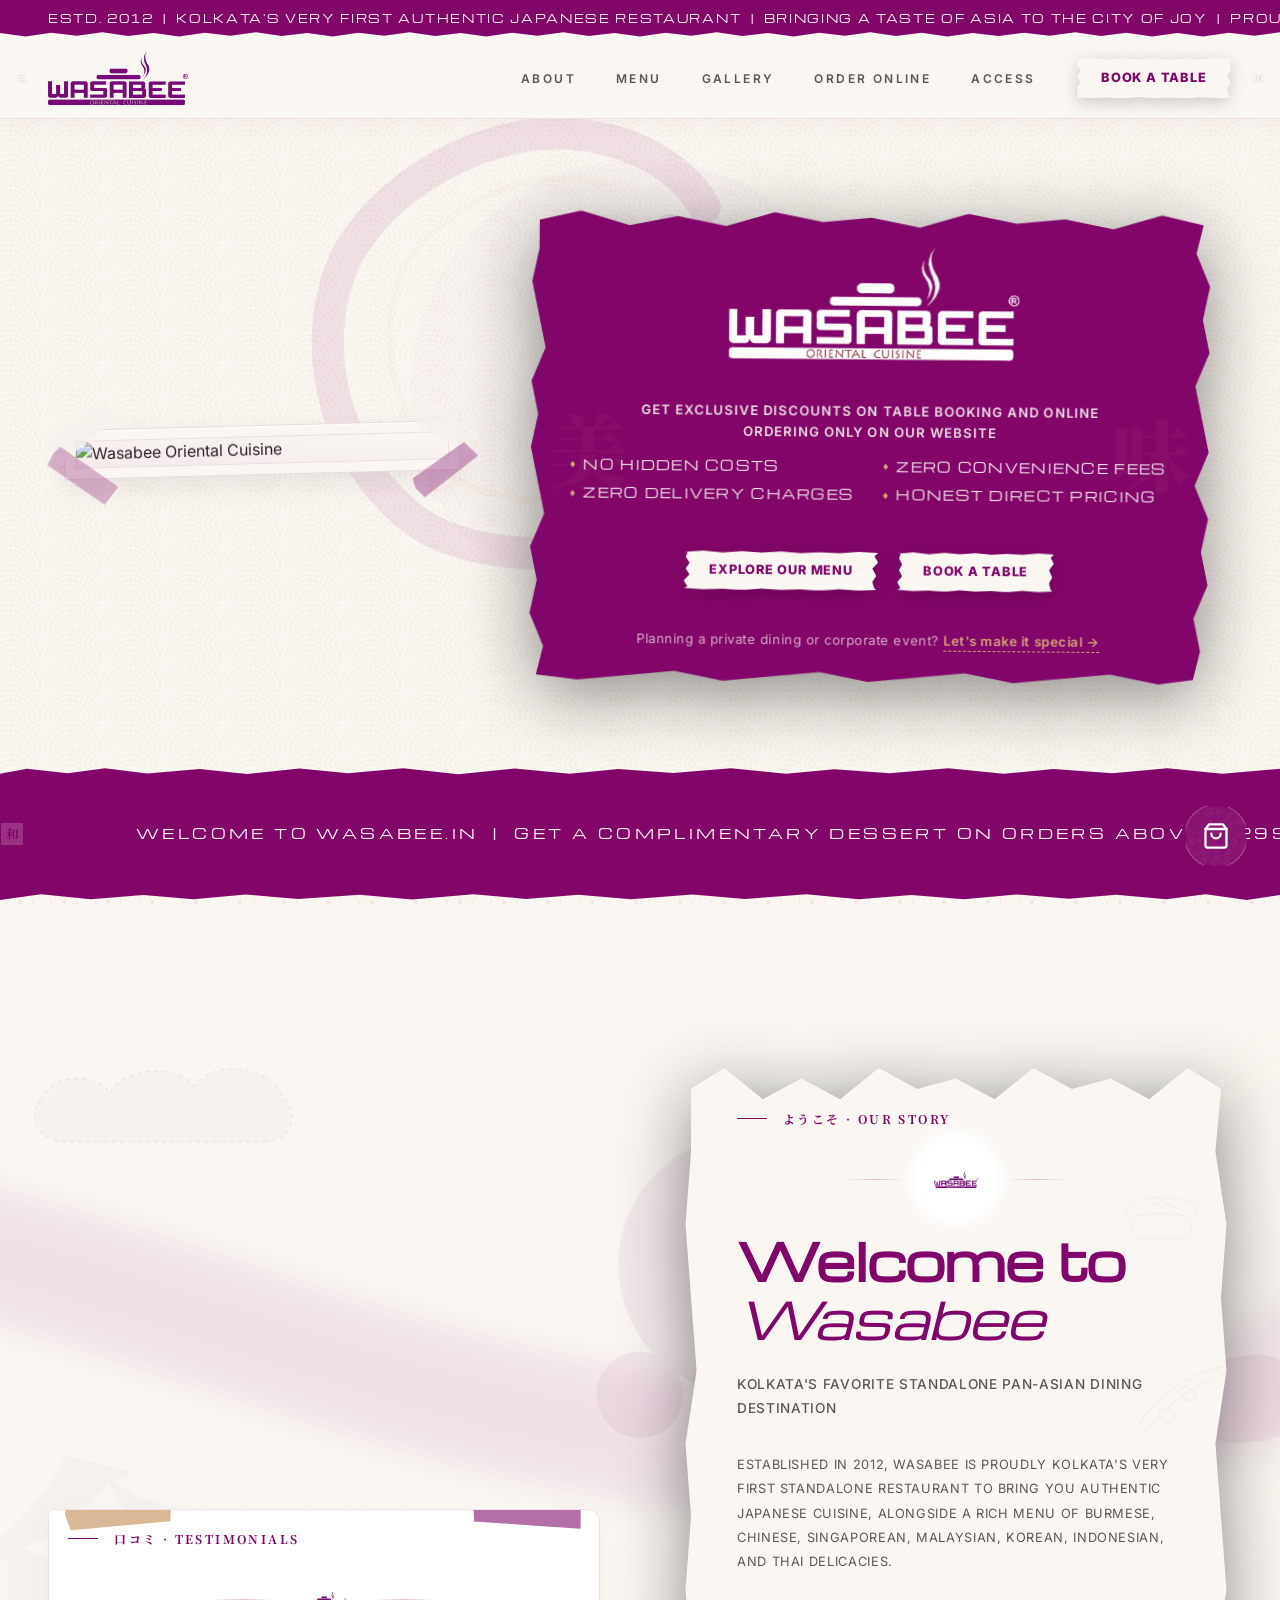
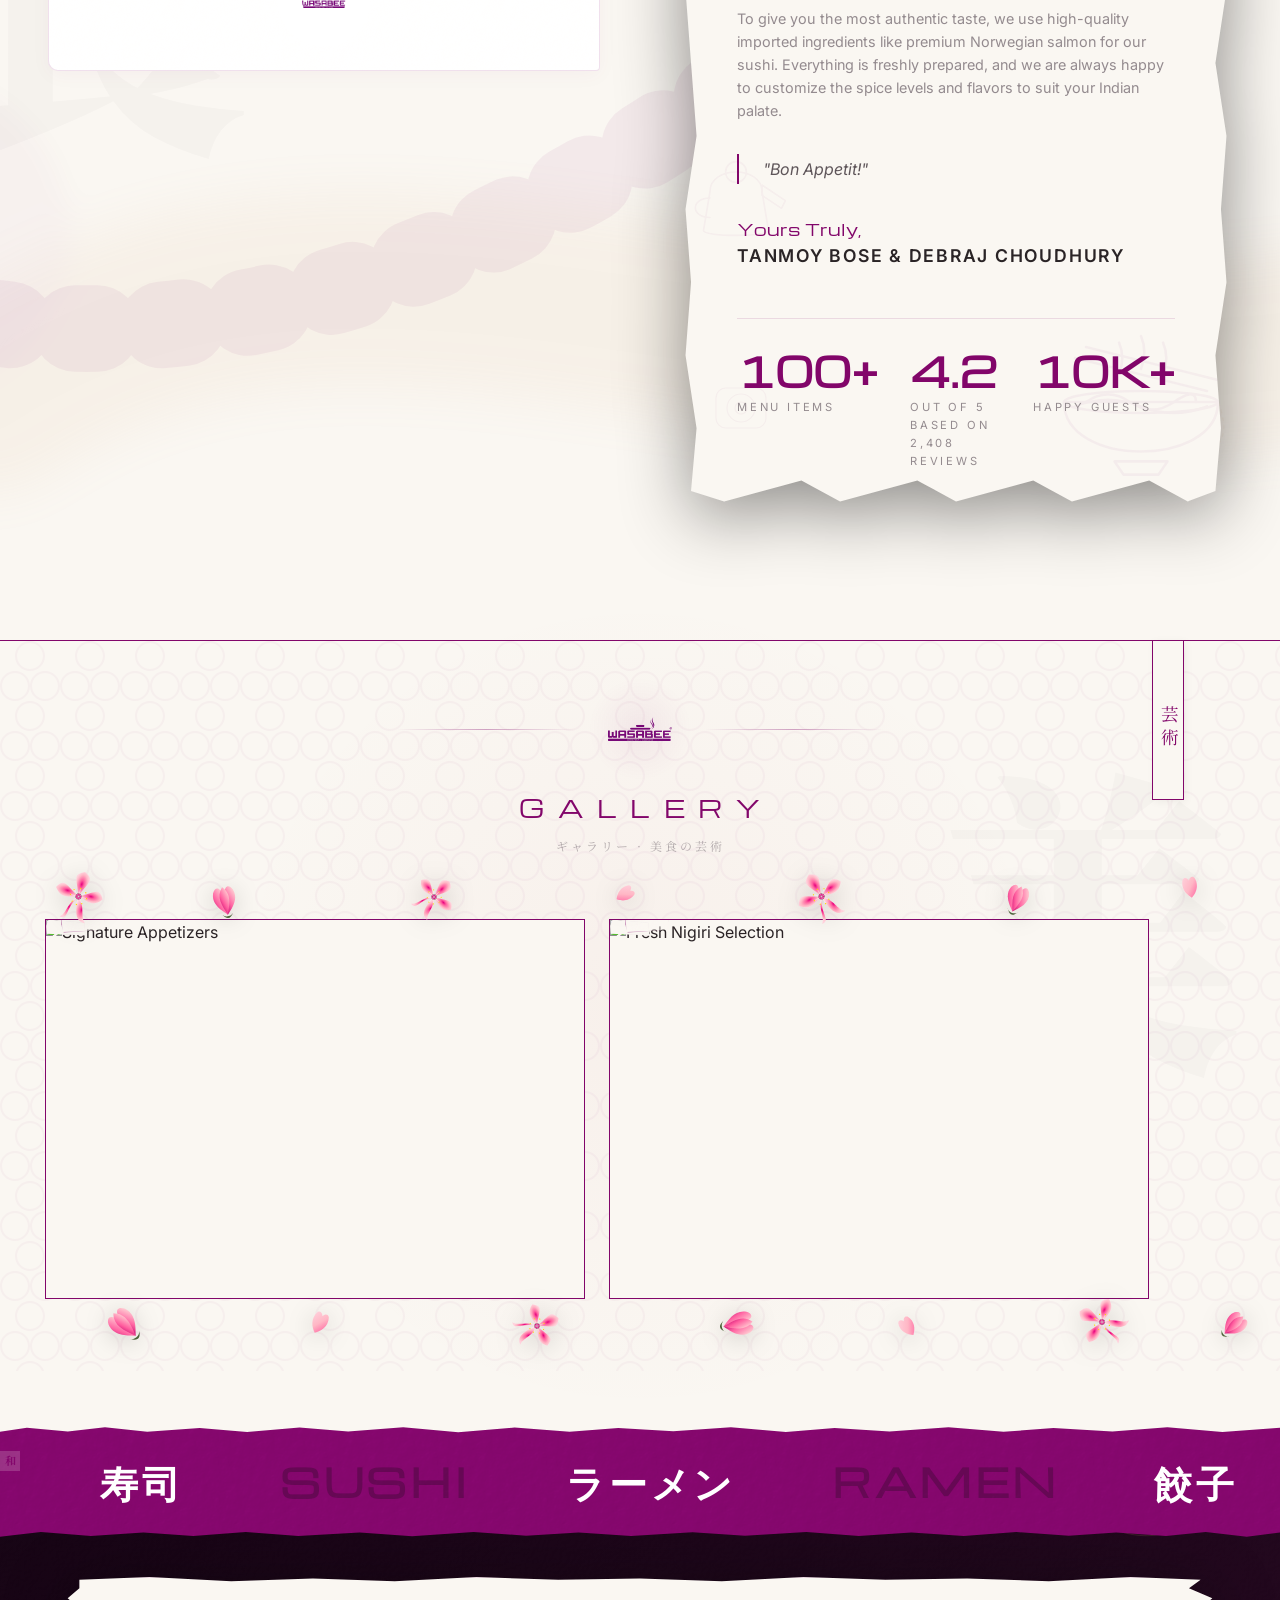
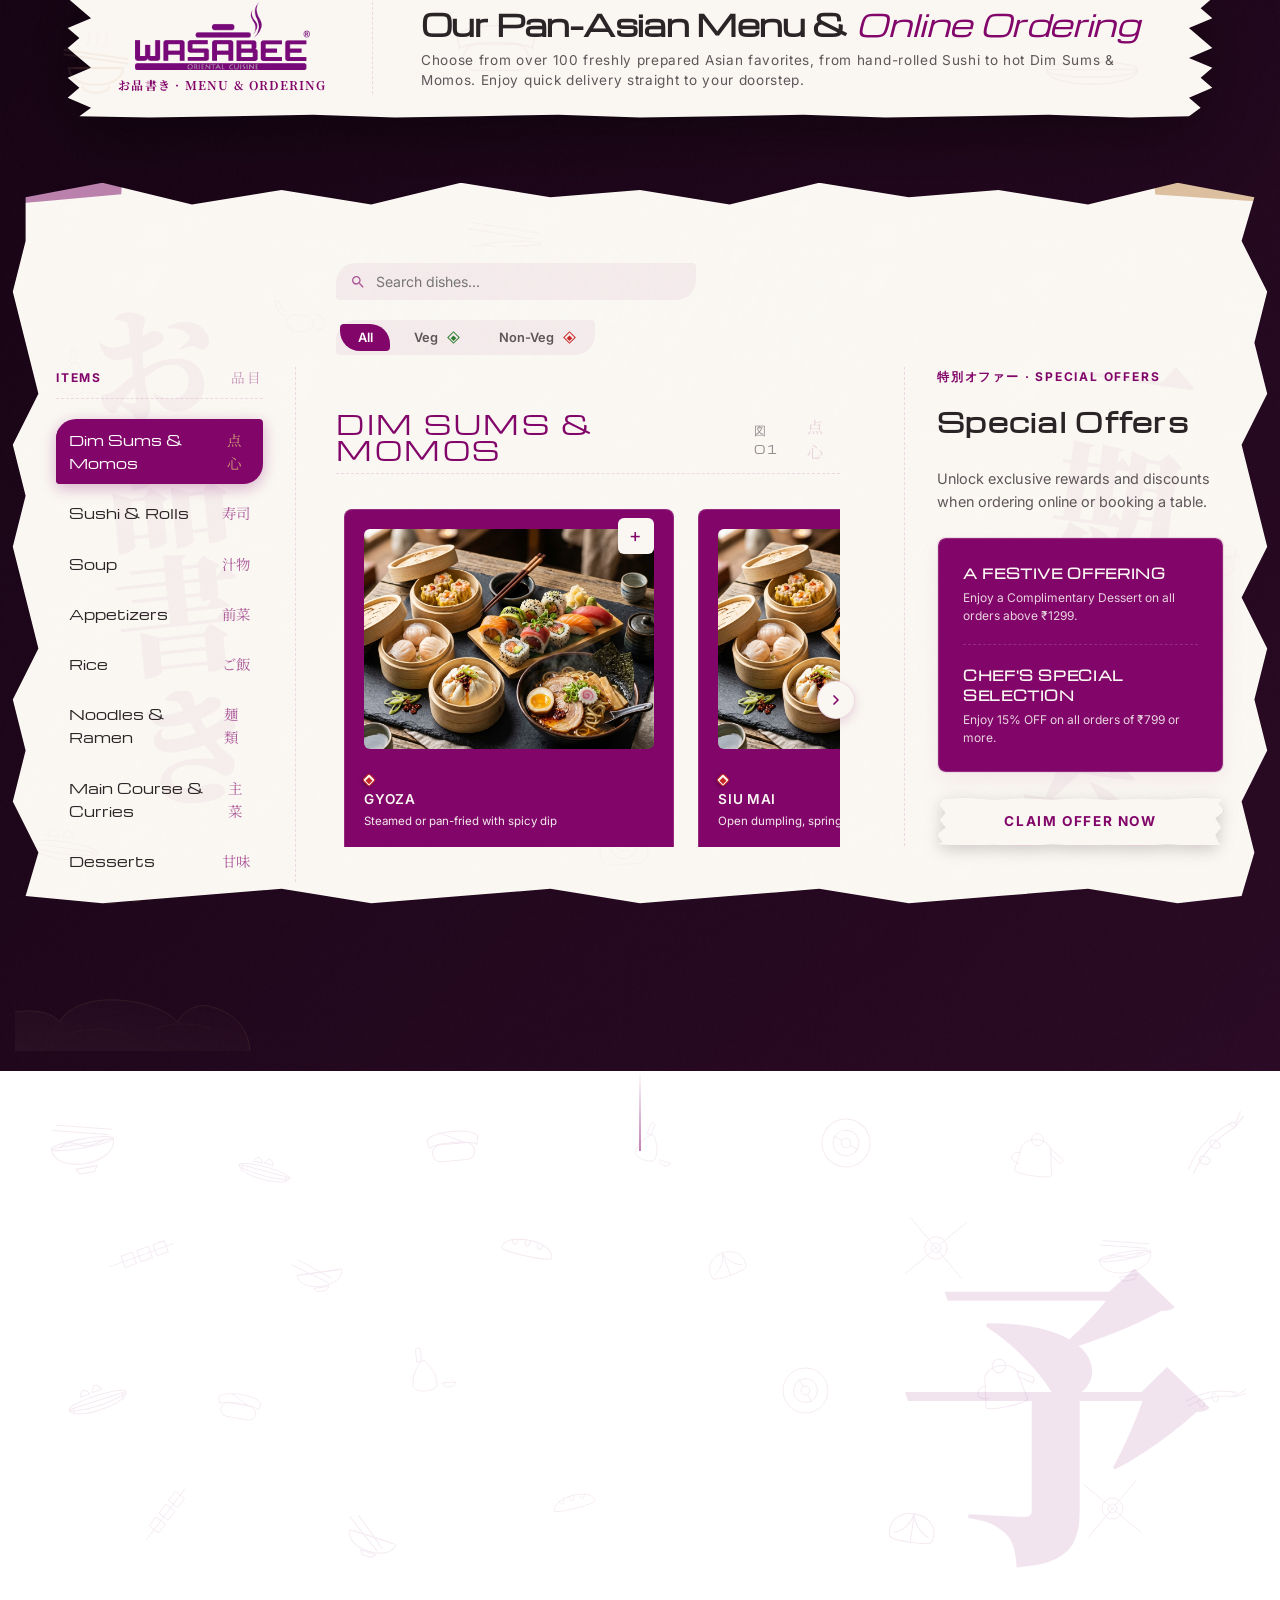
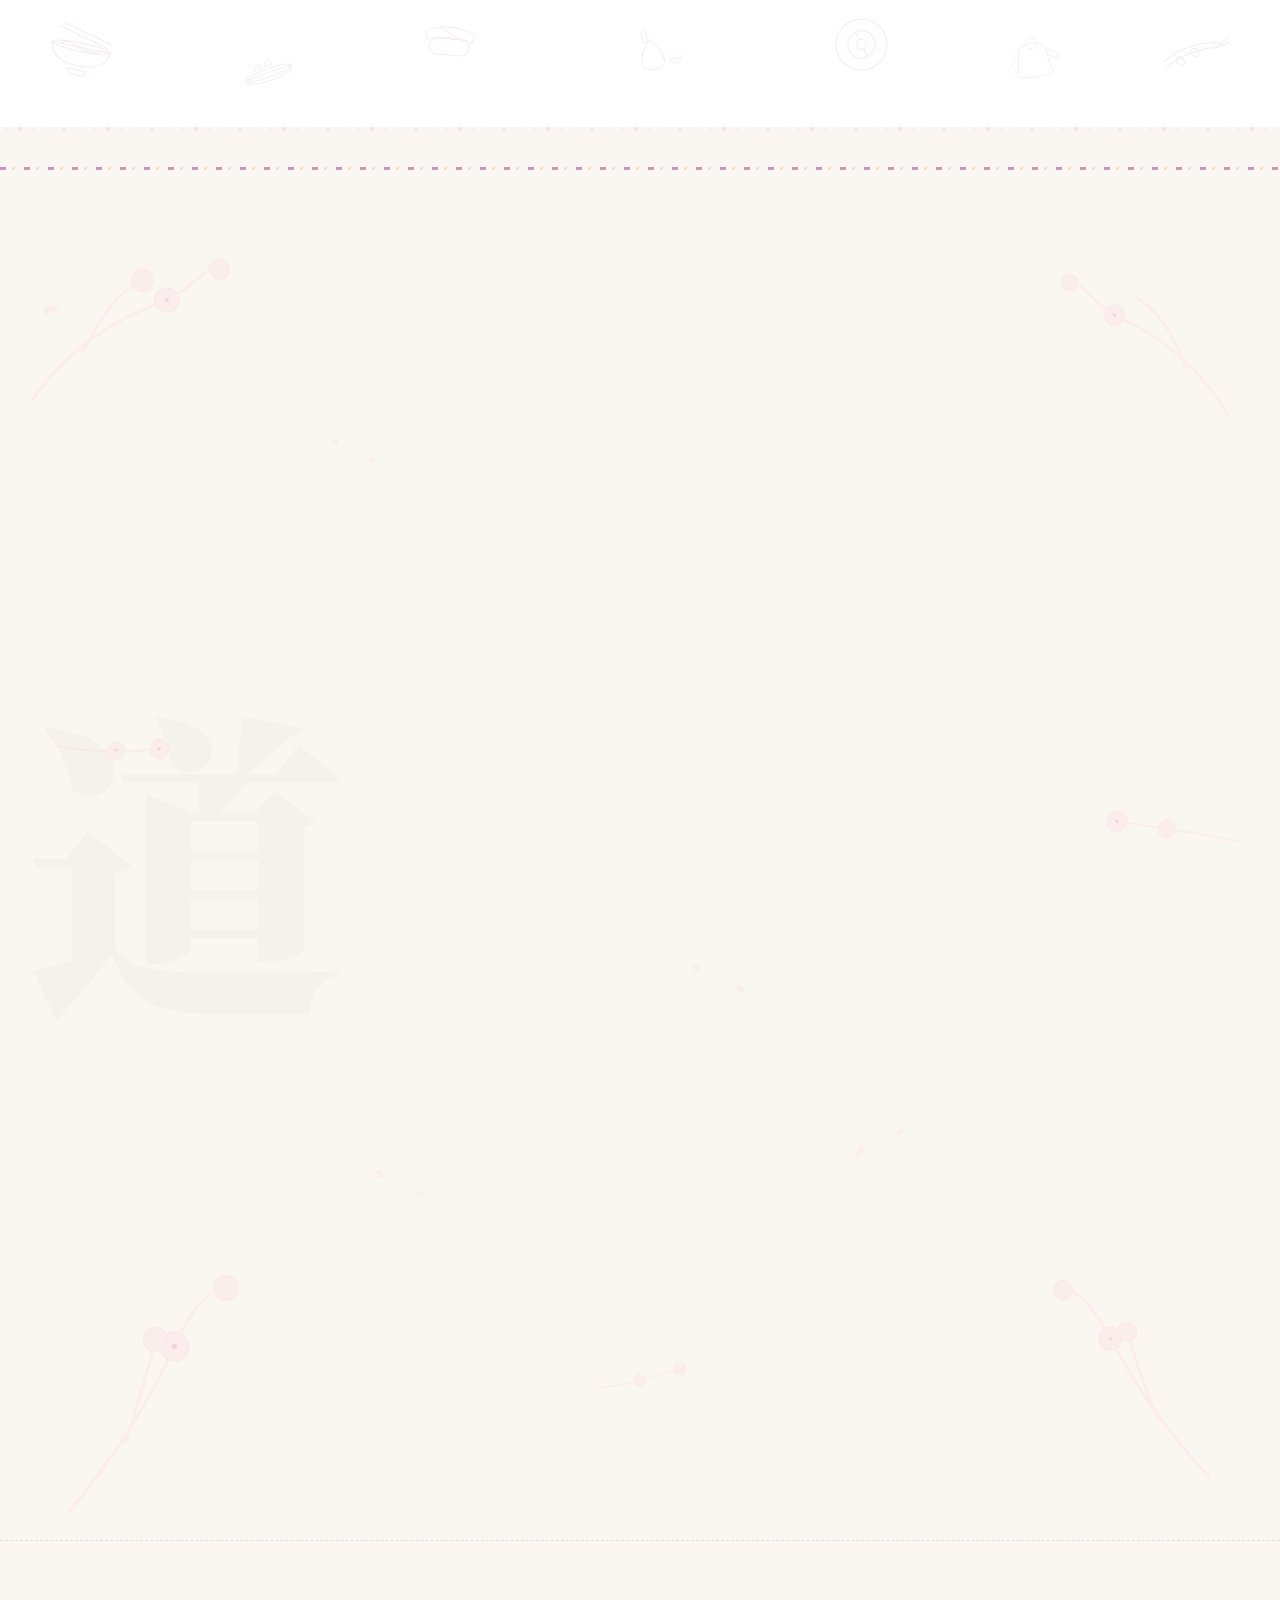
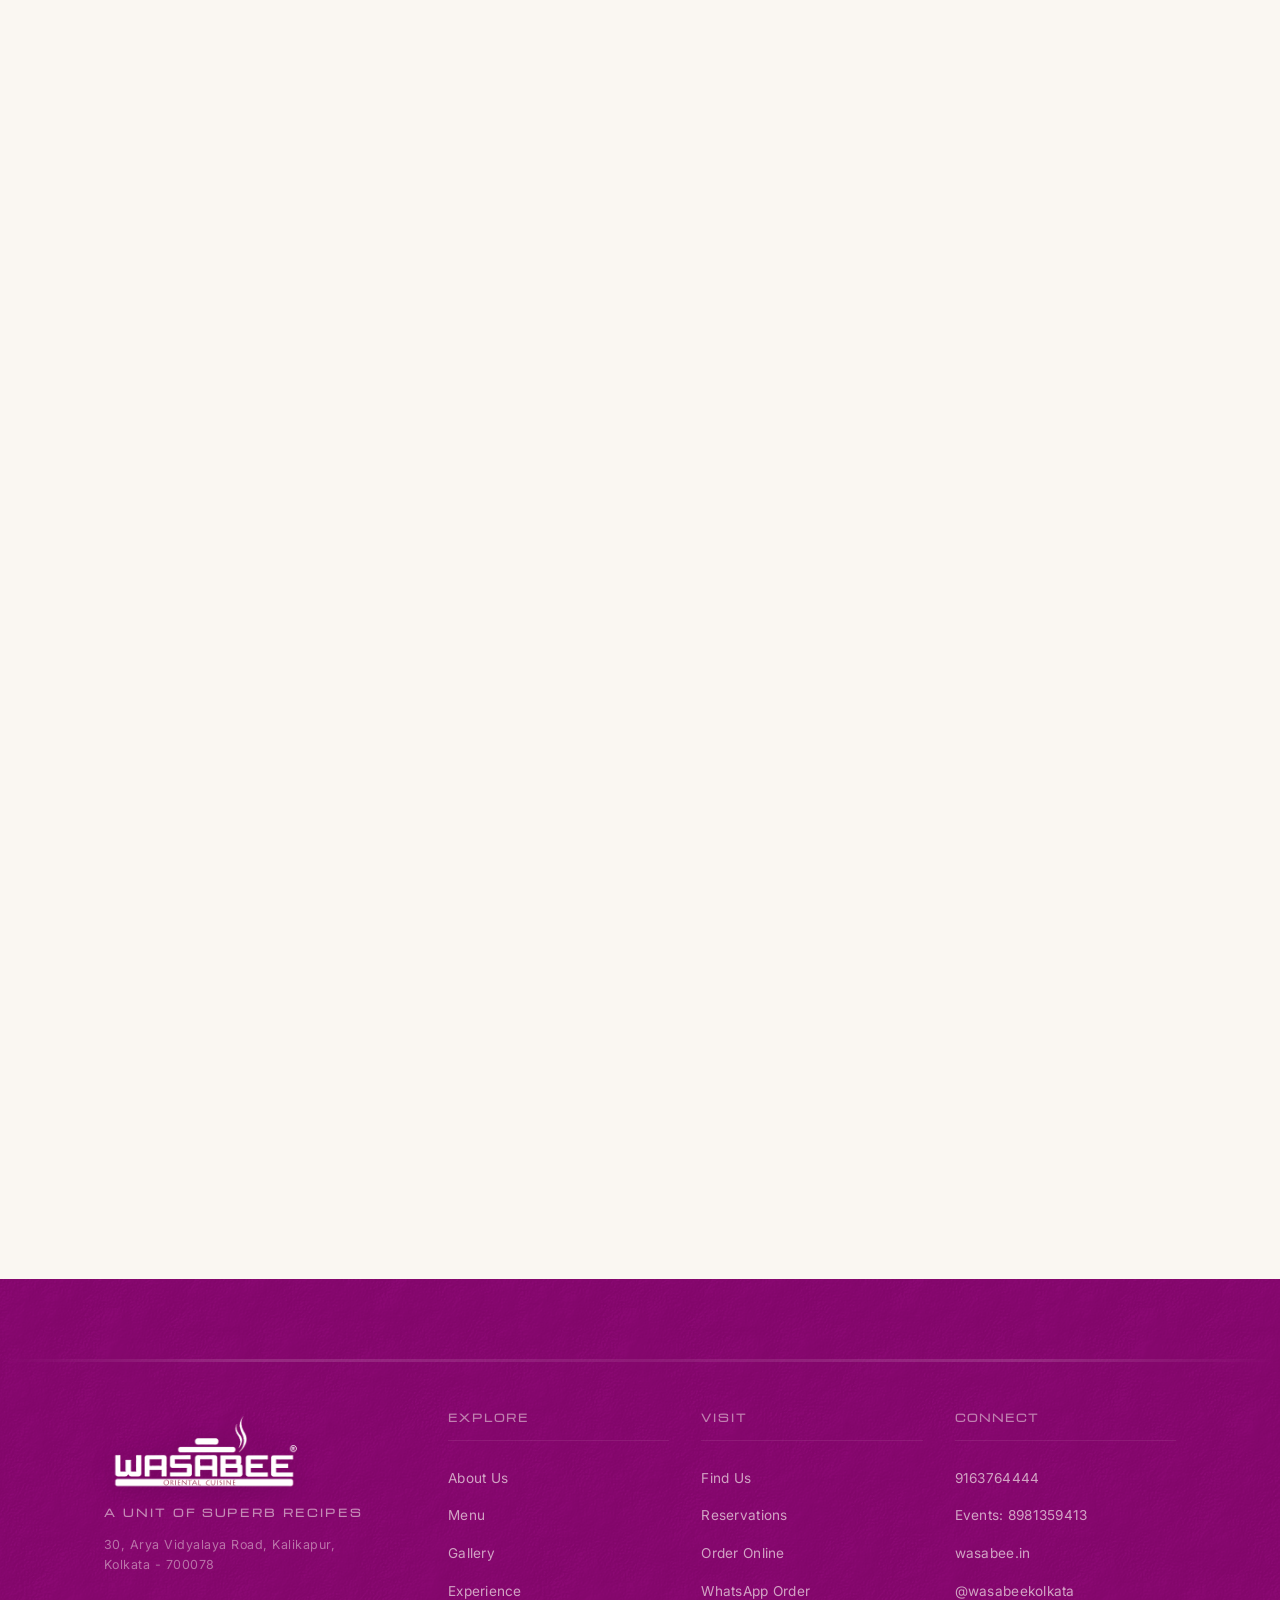
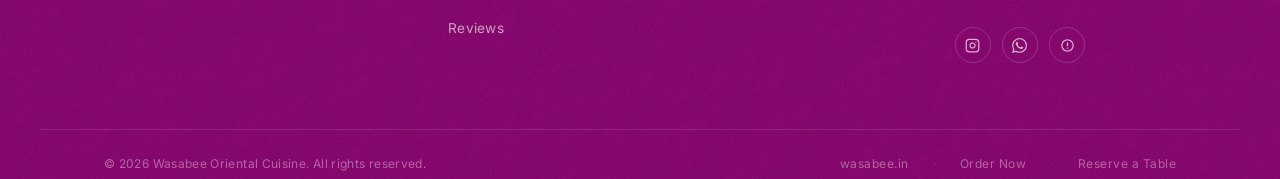
==== index.html @ 52b71b77 "feat(gallery): add beautiful artsy sakura flower & petal overlays along top/bottom edges of the scro" ====
<!DOCTYPE html>
<html lang="en">

<head>
  <meta charset="UTF-8">
  <meta name="viewport" content="width=device-width, initial-scale=1.0">
  <meta name="description"
    content="Wasabee Oriental Cuisine: Authentic Japanese, Korean, Thai & Chinese dining in Kolkata. Premium sushi, ramen, dumplings and more.">
  <meta name="keywords" content="Wasabee, Oriental Cuisine, Japanese Restaurant, Sushi, Ramen, Kolkata, Kalikapur">
  <meta property="og:title" content="Wasabee | Oriental Cuisine">
  <meta property="og:description"
    content="Authentic Japanese dining experience. Premium sushi, ramen, and oriental flavors in Kolkata.">
  <meta property="og:type" content="website">
  <meta property="og:url" content="https://wasabee.in">
  <meta name="theme-color" content="#0a0a0a">
  <meta name="color-scheme" content="dark">
  <title>Wasabee | Oriental Cuisine</title>
  <!-- Preloads for LCP Optimization -->
  <link rel="preload" href="images/Untitled design.png.png" as="image">
  <link rel="preconnect" href="https://fonts.googleapis.com">
  <link rel="preconnect" href="https://fonts.gstatic.com" crossorigin>
  <link href="https://fonts.googleapis.com/css2?family=Inter:wght@300;400;500;600;700;800&family=Michroma&family=Noto+Sans+JP:wght@400;500;600;700&family=Noto+Serif+JP:wght@400;500;600;700&display=swap" rel="stylesheet">
  <link rel="stylesheet" href="styles.css?v=52">
  <style>
    :root {
      --font-display: 'Michroma', sans-serif;
      --font-body: 'Inter', sans-serif;
      --font-jp: 'Noto Serif JP', 'Noto Sans JP', sans-serif;
      --ease-out-expo: cubic-bezier(0.16, 1, 0.3, 1);
    }
  </style>
  <link rel="icon" type="image/svg+xml" href="images/wasabee logo.svg">

  <!-- WebGL Library -->
  <script src="https://cdnjs.cloudflare.com/ajax/libs/three.js/r128/three.min.js"></script>
</head>

<body>
  <!-- Header Offer Banner -->
  <div class="promo-banner">
    <div class="promo-banner-track">
      <span>ESTD. 2012 &nbsp;|&nbsp; KOLKATA'S VERY FIRST AUTHENTIC JAPANESE RESTAURANT &nbsp;|&nbsp; BRINGING A TASTE
        OF ASIA TO THE CITY OF JOY &nbsp;|&nbsp; PROUDLY SERVING FOR 14 YEARS</span>
      <span>ESTD. 2012 &nbsp;|&nbsp; KOLKATA'S VERY FIRST AUTHENTIC JAPANESE RESTAURANT &nbsp;|&nbsp; BRINGING A TASTE
        OF ASIA TO THE CITY OF JOY &nbsp;|&nbsp; PROUDLY SERVING FOR 14 YEARS</span>
    </div>
  </div>
  <!-- (WebGL Background Removed) -->

  <!-- Cinematic Elements -->

  <!-- Navigation -->
  <nav class="nav" id="navbar">
    <span class="nav-kanji-left" aria-hidden="true">美</span>
    <a href="#" class="nav-logo" aria-label="Wasabee Home">
      <img src="images/Untitled design.png.png" alt="Wasabee Oriental Cuisine" class="nav-logo-img" id="navLogoImg"
        style="width: 140px; height: auto;">
    </a>
    <ul class="nav-links">
      <li><a href="#about">About</a></li>
      <li><a href="#menu">Menu</a></li>
      <li><a href="#gallery">Gallery</a></li>
      <li><a href="#menu">Order Online</a></li>
      <li><a href="#contact">Access</a></li>
      <li><a href="#reservation" class="cta-btn nav-cta">Book a Table</a></li>
    </ul>
    <span class="nav-kanji-right" aria-hidden="true">味</span>
    <div class="hamburger" id="hamburger" aria-label="Toggle menu">
      <span></span><span></span><span></span>
    </div>
  </nav>

  <!-- Fullscreen Menu Overlay -->
  <div class="menu-overlay" id="menuOverlay">
    <div class="menu-overlay-content">
      <ul class="menu-overlay-links">
        <li><a href="#about">About</a></li>
        <li><a href="#menu">Menu</a></li>
        <li><a href="#gallery">Gallery</a></li>
        <li><a href="#menu">Order Online</a></li>
        <li><a href="#contact">Find Us</a></li>
        <li><a href="#reservation">Book a Table</a></li>
      </ul>
      <div class="menu-overlay-info">
        <p>For reservations, call</p>
        <div class="phone">9163764444</div>
      </div>
    </div>
  </div>

  <!-- Hero Section -->
  <section class="hero" id="hero">
    <div class="hero-bg" style="background-color: var(--color-bg);">
      <svg class="hero-artsy-svg" viewBox="0 0 1440 900" preserveAspectRatio="xMidYMid slice" xmlns="http://www.w3.org/2000/svg">
        <defs>
          <linearGradient id="goldGradient" x1="0%" y1="0%" x2="100%" y2="100%">
            <stop offset="0%" stop-color="#b8874c" />
            <stop offset="40%" stop-color="#ebd1a8" />
            <stop offset="70%" stop-color="#d4a574" />
            <stop offset="100%" stop-color="#9e7039" />
          </linearGradient>
          <linearGradient id="cloudGradLeft" x1="0%" y1="0%" x2="100%" y2="80%">
            <stop offset="0%" stop-color="#FAF7F2" stop-opacity="0.95" />
            <stop offset="60%" stop-color="#FAF7F2" stop-opacity="0.85" />
            <stop offset="100%" stop-color="#ebd1a8" stop-opacity="0.4" />
          </linearGradient>
          <linearGradient id="cloudGradRight" x1="100%" y1="0%" x2="0%" y2="80%">
            <stop offset="0%" stop-color="#FAF7F2" stop-opacity="0.95" />
            <stop offset="60%" stop-color="#FAF7F2" stop-opacity="0.85" />
            <stop offset="100%" stop-color="#ebd1a8" stop-opacity="0.4" />
          </linearGradient>
          <filter id="cloudShadow" x="-20%" y="-20%" width="140%" height="140%">
            <feDropShadow dx="2" dy="5" stdDeviation="6" flood-color="#82066A" flood-opacity="0.05" />
          </filter>
          <pattern id="seigaiha" width="60" height="30" patternUnits="userSpaceOnUse">
            <path d="M 0 30 A 30 30 0 0 1 60 30 M 5 30 A 25 25 0 0 1 55 30 M 10 30 A 20 20 0 0 1 50 30 M 15 30 A 15 15 0 0 1 45 30 M 20 30 A 10 10 0 0 1 40 30 M 25 30 A 5 5 0 0 1 35 30" fill="none" stroke="#d4a574" stroke-width="1" opacity="0.1" />
            <path d="M 30 15 A 30 30 0 0 1 90 15 M 35 15 A 25 25 0 0 1 85 15 M 40 15 A 20 20 0 0 1 80 15 M 45 15 A 15 15 0 0 1 75 15 M 50 15 A 10 10 0 0 1 70 15 M 55 15 A 5 5 0 0 1 65 15" fill="none" stroke="#d4a574" stroke-width="1" opacity="0.1" />
          </pattern>
        </defs>

        <!-- Subtle Background Seigaiha Waves -->
        <rect width="100%" height="100%" fill="url(#seigaiha)" />

        <!-- Zen Enso Brushed Circle (Center Behind Logo Card) -->
        <g transform="translate(720, 390) scale(1.15)" opacity="0.09" class="hero-enso-group">
          <!-- Brushed stylized paint stroke path representing Zen Enso Circle -->
          <path d="M 120 -80 C 180 -20, 200 60, 160 130 C 110 200, -10 220, -90 180 C -170 130, -200 20, -160 -60 C -120 -130, -20 -180, 60 -160 C 110 -150, 140 -120, 150 -100" 
                fill="none" stroke="var(--color-brand)" stroke-width="28" stroke-linecap="round" />
          <path d="M 100 -90 C 150 -40, 170 30, 140 90 C 100 150, 0 170, -60 140 C -120 100, -140 10, -110 -50 C -80 -100, 0 -140, 60 -120" 
                fill="none" stroke="#d4a574" stroke-width="6" stroke-linecap="round" opacity="0.5" />
        </g>

        <!-- Artistic Sun / Hinomaru Soft Backdrop -->
        <circle cx="720" cy="390" r="230" fill="var(--color-brand)" opacity="0.015" />

        <!-- Stylized Top Left Cloud Scroll (Kumo) -->
        <g class="hero-cloud hero-cloud-left" filter="url(#cloudShadow)">
          <path d="M -80 -40 L 420 -40 C 420 20, 390 60, 340 70 C 320 70, 300 60, 290 40 C 270 70, 220 90, 170 90 C 130 90, 90 70, 80 40 C 60 70, 10 70, -30 50 C -50 70, -80 60, -100 30 Z" 
                fill="url(#cloudGradLeft)" stroke="url(#goldGradient)" stroke-width="1.8" />
          <path d="M 50 10 C 80 20, 120 20, 150 10 M 200 20 C 230 35, 270 35, 300 20" 
                fill="none" stroke="url(#goldGradient)" stroke-width="1.2" opacity="0.6" stroke-linecap="round" />
        </g>

        <!-- Stylized Top Right Cloud Scroll (Kumo) -->
        <g class="hero-cloud hero-cloud-right" filter="url(#cloudShadow)">
          <path d="M 1520 -40 L 1020 -40 C 1020 20, 1050 60, 1100 70 C 1120 70, 1140 60, 1150 40 C 1170 70, 1220 90, 1270 90 C 1310 90, 1350 70, 1360 40 C 1380 70, 1430 70, 1470 50 C 1490 70, 1520 60, 1540 30 Z" 
                fill="url(#cloudGradRight)" stroke="url(#goldGradient)" stroke-width="1.8" />
          <path d="M 1390 10 C 1360 20, 1320 20, 1290 10 M 1240 20 C 1210 35, 1170 35, 1140 20" 
                fill="none" stroke="url(#goldGradient)" stroke-width="1.2" opacity="0.6" stroke-linecap="round" />
        </g>
      </svg>
    </div>
    <div class="hero-overlay" style="background: transparent;"></div>

    <!-- Floating Sakura Petals -->
    <div class="sakura-container" id="sakuraContainer" aria-hidden="true"></div>

    <!-- Vertical Japanese text on sides for premium visual depth -->
    <div class="hero-depth-kanji hero-depth-left" aria-hidden="true">東洋の美学</div>
    <div class="hero-depth-kanji hero-depth-right" aria-hidden="true">本物の味わい</div>

    <div class="hero-content">
      <div class="hero-graphic-frame reveal">
        <!-- Postcard Mounting Tapes -->
        <div class="hero-tape tape-tl" aria-hidden="true"></div>
        <div class="hero-tape tape-tr" aria-hidden="true"></div>
        <div class="hero-tape tape-bl" aria-hidden="true"></div>
        <div class="hero-tape tape-br" aria-hidden="true"></div>

        <div class="hero-graphic-container">
          <img src="images/graphic 5.jpg?v=4" alt="Wasabee Oriental Cuisine" class="hero-logo-img-enlarged"
            id="heroLogoImg">
          <div class="hero-graphic-overlay"></div>
        </div>
      </div>
      <div class="hero-info-panel-wrapper washi-card-wrapper reveal">
        <div class="hero-info-panel washi-card">
          <!-- Premium Kanji Watermark Bookends -->
          <span class="hero-kanji-bg-left" aria-hidden="true">美</span>
          <span class="hero-kanji-bg-right" aria-hidden="true">味</span>
          
          <div class="hero-promo-header reveal" data-delay="0.05">
            <img src="images/Wasabee-_-New-Logo Converted Without BG (1).png" alt="Wasabee Oriental Cuisine" style="width: 240px; height: auto; margin: 0.5rem auto 1rem auto; display: block;">
          </div>
          <p class="hero-promo-text reveal" data-delay="0.1">Get exclusive discounts on table booking and online ordering only on our website</p>
          <div class="hero-trust-list reveal" data-delay="0.15">
            <div class="hero-trust-grid">
              <span class="hero-trust-item"><span class="trust-diamond">♦</span> No Hidden Costs</span>
              <span class="hero-trust-item"><span class="trust-diamond">♦</span> Zero Convenience Fees</span>
              <span class="hero-trust-item"><span class="trust-diamond">♦</span> Zero Delivery Charges</span>
              <span class="hero-trust-item"><span class="trust-diamond">♦</span> Honest Direct Pricing</span>
            </div>
          </div>
          <div class="hero-actions">
            <a href="#menu" class="hero-explore-cta">
              Explore Our Menu
            </a>
            <a href="#reservation" class="hero-explore-cta secondary-cta">
              Book a Table
            </a>
          </div>
          <p class="hero-events-nudge reveal" data-delay="0.2">Planning a private dining or corporate event? <a href="#contact">Let's make it special →</a></p>
        </div>
      </div>
    </div>

    <!-- Bottom Edge Red Marquee -->
    <div class="hero-red-marquee">
      <div class="marquee-track">
        <!-- Set 1 -->
        <a href="#menu" class="brand-link">WELCOME TO WASABEE.IN &nbsp;|&nbsp; GET A COMPLIMENTARY DESSERT ON ORDERS
          ABOVE ₹1299 &nbsp;|&nbsp; <span class="ab-marquee-offer">ENJOY 15% OFF ON YOUR FIRST ORDER</span></a>
        <!-- Set 2 -->
        <a href="#menu" class="brand-link">WELCOME TO WASABEE.IN &nbsp;|&nbsp; GET A COMPLIMENTARY DESSERT ON ORDERS
          ABOVE ₹1299 &nbsp;|&nbsp; <span class="ab-marquee-offer">ENJOY 15% OFF ON YOUR FIRST ORDER</span></a>
        <!-- Set 3 -->
        <a href="#menu" class="brand-link">WELCOME TO WASABEE.IN &nbsp;|&nbsp; GET A COMPLIMENTARY DESSERT ON ORDERS
          ABOVE ₹1299 &nbsp;|&nbsp; <span class="ab-marquee-offer">ENJOY 15% OFF ON YOUR FIRST ORDER</span></a>
      </div>
    </div>


  </section>

  <!-- Seigaiha Wave Divider -->
  <div class="seigaiha-divider" aria-hidden="true"></div>

  <!-- About Section -->
  <section class="section about" id="about">
    <span class="section-kanji-bg" aria-hidden="true">食</span>
    
    <!-- Floating Japanese Kumo Clouds for Artistic Depth -->
    <div class="about-cloud about-cloud-left" aria-hidden="true">
      <svg viewBox="0 0 200 80" fill="none" xmlns="http://www.w3.org/2000/svg">
        <path d="M10 40 C 20 20, 50 20, 60 35 C 70 15, 110 15, 120 30 C 135 10, 175 15, 185 40 C 195 50, 190 70, 170 70 L 30 70 C 10 70, 0 55, 10 40 Z" fill="var(--color-brand)" fill-opacity="0.025" stroke="var(--color-brand)" stroke-opacity="0.08" stroke-width="1" stroke-dasharray="3 3"/>
      </svg>
    </div>
    <div class="about-cloud about-cloud-right" aria-hidden="true">
      <svg viewBox="0 0 240 100" fill="none" xmlns="http://www.w3.org/2000/svg">
        <path d="M20 50 C 35 25, 75 25, 85 45 C 100 20, 150 20, 165 40 C 185 15, 230 20, 235 55 C 240 70, 230 90, 200 90 L 40 90 C 15 90, 5 70, 20 50 Z" fill="var(--color-gold)" fill-opacity="0.02" stroke="var(--color-gold)" stroke-opacity="0.08" stroke-width="1" stroke-dasharray="3 3"/>
      </svg>
    </div>
    <div class="section-narrow">
      <div class="about-grid">
        <!-- Left: Google Reviews Widget -->
        <div id="reviews" class="about-reviews-container reveal-left" style="width: 100%;">
          <!-- Washi Tapes to anchor the board -->
          <div class="poster-tape tape-tl" style="background-color: rgba(212, 165, 116, 0.7); border-color: rgba(130, 6, 106, 0.1); top: -14px; left: 16px; width: 110px; height: 32px; transform: rotate(-4deg); clip-path: polygon(2% 8%, 98% 3%, 95% 90%, 4% 96%, 0 45%);"></div>
          <div class="poster-tape tape-tr" style="background-color: rgba(130, 6, 106, 0.55); border-color: rgba(250, 247, 242, 0.1); top: -14px; right: 16px; width: 110px; height: 32px; transform: rotate(5deg); clip-path: polygon(3% 3%, 97% 6%, 99% 88%, 2% 94%, 0 46%);"></div>
          
          <span class="section-label" style="margin-bottom:1rem;">口コミ · TESTIMONIALS</span>
          <div class="reservation-emblem">
            <img src="images/Untitled design.png.png" alt="Wasabee Emblem" class="reservation-emblem-logo">
          </div>
          <script src="https://elfsightcdn.com/platform.js" async></script>
          <div class="elfsight-app-55571e57-f90e-4b3c-bbec-2ee01480d44e" data-elfsight-app-lazy></div>
        </div>
        <div class="washi-card-wrapper reveal-right" style="width: 100%;">
          <div class="about-content washi-card washi-card-cream" style="position: relative; overflow: hidden;">
            <!-- Artistic background ramen bowl watermark -->
            <div class="about-ramen-watermark" aria-hidden="true">
              <svg viewBox="0 0 100 100" fill="none" stroke="var(--color-brand)" stroke-width="1.2" stroke-linecap="round" stroke-linejoin="round" opacity="0.04" width="220" height="220" xmlns="http://www.w3.org/2000/svg">
                <!-- Chopsticks -->
                <line x1="25" y1="20" x2="85" y2="35"/>
                <line x1="20" y1="25" x2="80" y2="40"/>
                <!-- Bowl Outer Shape -->
                <path d="M15 45 C15 75, 85 75, 85 45 Z"/>
                <!-- Bowl Rim -->
                <ellipse cx="50" cy="45" rx="35" ry="5"/>
                <!-- Noodle lines inside -->
                <path d="M25 45 Q 35 38 45 45 T 65 45 T 75 45"/>
                <path d="M20 47 Q 35 41 50 47 T 80 47"/>
                <!-- Bowl stand base -->
                <path d="M38 72 L 62 72 L 58 78 L 42 78 Z"/>
                <!-- Steam lines rising -->
                <path d="M40 32 Q 43 25 40 18"/>
                <path d="M50 30 Q 53 22 50 15"/>
                <path d="M60 32 Q 63 25 60 18"/>
              </svg>
            </div>
            <!-- Extra Watermark 2: Teapot -->
            <div class="about-ramen-watermark" aria-hidden="true" style="bottom: 240px; left: -10px; opacity: 0.035;">
              <svg viewBox="0 0 100 100" fill="none" stroke="var(--color-brand)" stroke-width="1.2" stroke-linecap="round" stroke-linejoin="round" width="130" height="130" xmlns="http://www.w3.org/2000/svg">
                <path d="M30 45 C30 25, 70 25, 70 45 L 75 75 C 75 80, 25 80, 25 75 Z"/>
                <path d="M70 40 L 88 52 L 85 58 L 70 48 Z"/>
                <path d="M30 50 C 15 50, 15 65, 30 65"/>
                <circle cx="50" cy="30" r="8"/>
              </svg>
            </div>
            <!-- Extra Watermark 3: Nigiri Sushi -->
            <div class="about-ramen-watermark" aria-hidden="true" style="top: 80px; right: 10px; opacity: 0.03;">
              <svg viewBox="0 0 100 100" fill="none" stroke="var(--color-brand)" stroke-width="1.2" stroke-linecap="round" stroke-linejoin="round" width="120" height="120" xmlns="http://www.w3.org/2000/svg">
                <rect x="25" y="55" width="50" height="20" rx="10"/>
                <path d="M20 48 C 30 38, 70 38, 80 48 L 78 58 C 70 52, 30 52, 22 58 Z" fill="none"/>
                <line x1="38" y1="42" x2="62" y2="54"/>
                <line x1="45" y1="40" x2="68" y2="52"/>
              </svg>
            </div>
            <!-- Extra Watermark 4: Tempura Shrimp -->
            <div class="about-ramen-watermark" aria-hidden="true" style="top: 250px; right: -20px; opacity: 0.03;">
              <svg viewBox="0 0 100 100" fill="none" stroke="var(--color-brand)" stroke-width="1.2" stroke-linecap="round" stroke-linejoin="round" width="140" height="140" xmlns="http://www.w3.org/2000/svg">
                <path d="M20 75 Q 40 45 75 35"/>
                <path d="M25 80 Q 48 50 80 40"/>
                <path d="M75 35 C80 32, 85 36, 80 40 Z"/>
                <path d="M80 40 L 92 30 M 82 36 L 90 24"/>
                <path d="M35 65 C 38 60, 48 68, 45 72 C 40 76, 32 70, 35 65 Z"/>
                <path d="M50 50 C 53 45, 63 53, 60 57 C 55 61, 47 55, 50 50 Z"/>
              </svg>
            </div>
            <!-- Extra Watermark 5: Sushi Roll -->
            <div class="about-ramen-watermark" aria-hidden="true" style="bottom: 50px; left: 10px; opacity: 0.035;">
              <svg viewBox="0 0 100 100" fill="none" stroke="var(--color-brand)" stroke-width="1.2" stroke-linecap="round" stroke-linejoin="round" width="100" height="100" xmlns="http://www.w3.org/2000/svg">
                <rect x="25" y="35" width="50" height="40" rx="10"/>
                <circle cx="50" cy="55" r="14"/>
                <circle cx="50" cy="55" r="6"/>
              </svg>
            </div>
          <div class="reveal" data-delay="0.2">
            <span class="section-label">ようこそ · OUR STORY</span>
            <div class="reservation-emblem">
              <img src="images/Untitled design.png.png" alt="Wasabee Emblem" class="reservation-emblem-logo">
            </div>
            <h2 class="section-title">Welcome to <span class="accent">Wasabee</span></h2>
          </div>
          <p class="section-text reveal" data-delay="0.3"
            style="text-transform: uppercase; font-weight: 500; font-size: 0.85rem; letter-spacing: 0.05em; line-height: 1.8;">
            Kolkata's Favorite Standalone Pan-Asian Dining Destination
          </p>
          <p class="section-text reveal" data-delay="0.4"
            style="text-transform: uppercase; font-weight: 400; font-size: 0.8rem; letter-spacing: 0.05em; margin-bottom: 2rem;">
            Established in 2012, Wasabee is proudly Kolkata's very first standalone restaurant to bring you authentic
            Japanese cuisine, alongside a rich menu of Burmese, Chinese, Singaporean, Malaysian, Korean, Indonesian, and
            Thai delicacies.
          </p>
          <p class="section-text reveal" data-delay="0.5"
            style="font-size: 0.9rem; line-height: 1.6; color: var(--color-text-dim);">
            To give you the most authentic taste, we use high-quality imported ingredients like premium Norwegian salmon
            for our sushi. Everything is freshly prepared, and we are always happy to customize the spice levels and
            flavors to suit your Indian palate.
          </p>
          <p class="section-text reveal" data-delay="0.6"
            style="font-style: italic; margin: 2rem 0; border-left: 2px solid var(--color-brand); padding-left: 1.5rem;">
            "Bon Appetit!"
          </p>
          <div class="founder-signature reveal" data-delay="0.7">
            <p style="font-family: var(--font-display); color: var(--color-brand); margin-bottom: 0;">Yours Truly,</p>
            <p style="font-size: 1.1rem; letter-spacing: 0.1em; font-weight: 600;">TANMOY BOSE &amp; DEBRAJ CHOUDHURY
            </p>
          </div>
          <div class="about-stats reveal" data-delay="0.5">
            <div class="stat-item">
              <div class="stat-number" data-count="100" data-suffix="+">0+</div>
              <div class="stat-label">Menu Items</div>
            </div>
            <div class="stat-item">
              <div class="stat-number" data-count="4.2" data-suffix="">0</div>
              <div class="stat-label">out of 5 based on 2,408 reviews</div>
            </div>
            <div class="stat-item">
              <div class="stat-number" data-count="10" data-suffix="K+">0</div>
              <div class="stat-label">Happy Guests</div>
            </div>
          </div>
          </div>
        </div>
      </div>
    </div>
  </section>



  <!-- Gallery Section -->
  <section class="gallery" id="gallery">
    <!-- Japanese Art Cliches -->
    <div class="cliche-hinomaru" aria-hidden="true"></div>
    <div class="cliche-seigaiha" aria-hidden="true"></div>
    <div class="cliche-tanzaku" aria-hidden="true">芸術</div>

    <span class="section-kanji-bg" aria-hidden="true">美</span>
    <div class="gallery-header reveal-right">
      <div class="gallery-header-composition">
        <div class="gallery-header-line" aria-hidden="true"></div>
        <div class="gallery-header-emblem">
          <img src="images/Untitled design.png.png" alt="Wasabee" class="gallery-emblem-logo">
        </div>
        <div class="gallery-header-line" aria-hidden="true"></div>
      </div>
      <h2 class="gallery-title-text">GALLERY</h2>
      <span class="gallery-subtitle">ギャラリー · 美食の芸術</span>
    </div>
    <div class="gallery-grid-wrapper">
      <!-- Artsy Sakura Floating Overlay Border (14 Elements) -->
      <div class="gallery-sakura-overlay" aria-hidden="true">
        <!-- TOP BORDER ELEMENTS -->
        <!-- 1. Full Blossom (Top Left) -->
        <div class="gallery-sakura sakura-sway-1" style="top: -26px; left: 4%; width: 55px; height: 55px;">
          <div class="sakura-interactive-wrap" style="transform: rotate(15deg);">
            <svg viewBox="0 0 100 100" fill="none" xmlns="http://www.w3.org/2000/svg">
              <defs>
                <radialGradient id="gSakGrad1" cx="50%" cy="50%" r="50%">
                  <stop offset="0%" stop-color="#E6007E" />
                  <stop offset="30%" stop-color="#FF5D9E" />
                  <stop offset="75%" stop-color="#FFB7C5" />
                  <stop offset="100%" stop-color="#FFD1DC" />
                </radialGradient>
                <radialGradient id="gSakCore1" cx="50%" cy="50%" r="30%">
                  <stop offset="0%" stop-color="#800040" />
                  <stop offset="60%" stop-color="#E6007E" />
                  <stop offset="100%" stop-color="transparent" stop-opacity="0" />
                </radialGradient>
              </defs>
              <path d="M50 50 C40 20, 28 15, 50 4 C72 15, 60 20, 50 50 Z" fill="url(#gSakGrad1)" />
              <path d="M50 50 C75 38, 82 22, 94 44 C80 62, 70 55, 50 50 Z" fill="url(#gSakGrad1)" />
              <path d="M50 50 C68 68, 62 84, 74 94 C56 96, 50 78, 50 50 Z" fill="url(#gSakGrad1)" />
              <path d="M50 50 C32 78, 44 96, 26 94 C38 84, 32 68, 50 50 Z" fill="url(#gSakGrad1)" />
              <path d="M50 50 C30 55, 20 62, 6 44 C18 22, 25 38, 50 50 Z" fill="url(#gSakGrad1)" />
              <circle cx="50" cy="50" r="11" fill="url(#gSakCore1)" />
              <g stroke="#FFFFFF" stroke-width="0.8" opacity="0.85">
                <line x1="50" y1="50" x2="50" y2="35" /><line x1="50" y1="50" x2="61" y2="40" />
                <line x1="50" y1="50" x2="65" y2="50" /><line x1="50" y1="50" x2="59" y2="61" />
                <line x1="50" y1="50" x2="50" y2="65" /><line x1="50" y1="50" x2="41" y2="61" />
                <line x1="50" y1="50" x2="35" y2="50" /><line x1="50" y1="50" x2="39" y2="40" />
              </g>
              <circle cx="50" cy="35" r="1.2" fill="#FFD700" /><circle cx="61" cy="40" r="1.2" fill="#FFD700" />
              <circle cx="65" cy="50" r="1.2" fill="#FFD700" /><circle cx="59" cy="61" r="1.2" fill="#FFD700" />
              <circle cx="50" cy="65" r="1.2" fill="#FFD700" /><circle cx="41" cy="61" r="1.2" fill="#FFD700" />
              <circle cx="35" cy="50" r="1.2" fill="#FFD700" /><circle cx="39" cy="40" r="1.2" fill="#FFD700" />
            </svg>
          </div>
        </div>

        <!-- 2. Side-view Bud (Top Left-Center) -->
        <div class="gallery-sakura sakura-sway-2" style="top: -14px; left: 16%; width: 40px; height: 40px;">
          <div class="sakura-interactive-wrap" style="transform: rotate(-12deg);">
            <svg viewBox="0 0 100 100" fill="none" xmlns="http://www.w3.org/2000/svg">
              <defs>
                <linearGradient id="gBudGrad1" x1="0%" y1="100%" x2="100%" y2="0%">
                  <stop offset="0%" stop-color="#C5006B" />
                  <stop offset="40%" stop-color="#FF5D9E" />
                  <stop offset="85%" stop-color="#FFC0CB" />
                  <stop offset="100%" stop-color="#FFE4E1" />
                </linearGradient>
              </defs>
              <path d="M50 85 C35 70, 15 50, 25 25 C35 5, 55 12, 50 85 Z" fill="url(#gBudGrad1)" opacity="0.95" />
              <path d="M50 85 C65 70, 85 50, 75 25 C65 5, 45 12, 50 85 Z" fill="url(#gBudGrad1)" opacity="0.95" />
              <path d="M50 85 C40 60, 30 35, 50 15 C70 35, 60 60, 50 85 Z" fill="url(#gBudGrad1)" />
              <path d="M35 80 C40 92, 60 92, 65 80 C55 98, 45 98, 35 80 Z" fill="#4B6338" />
            </svg>
          </div>
        </div>

        <!-- 3. Full Blossom (Top Center-Left) -->
        <div class="gallery-sakura sakura-sway-1" style="top: -22px; left: 32%; width: 48px; height: 48px;">
          <div class="sakura-interactive-wrap" style="transform: rotate(45deg);">
            <svg viewBox="0 0 100 100" fill="none" xmlns="http://www.w3.org/2000/svg">
              <use href="#gSakGrad1" />
              <path d="M50 50 C40 20, 28 15, 50 4 C72 15, 60 20, 50 50 Z" fill="url(#gSakGrad1)" />
              <path d="M50 50 C75 38, 82 22, 94 44 C80 62, 70 55, 50 50 Z" fill="url(#gSakGrad1)" />
              <path d="M50 50 C68 68, 62 84, 74 94 C56 96, 50 78, 50 50 Z" fill="url(#gSakGrad1)" />
              <path d="M50 50 C32 78, 44 96, 26 94 C38 84, 32 68, 50 50 Z" fill="url(#gSakGrad1)" />
              <path d="M50 50 C30 55, 20 62, 6 44 C18 22, 25 38, 50 50 Z" fill="url(#gSakGrad1)" />
              <circle cx="50" cy="50" r="11" fill="url(#gSakCore1)" />
              <g stroke="#FFFFFF" stroke-width="0.8" opacity="0.85">
                <line x1="50" y1="50" x2="50" y2="35" /><line x1="50" y1="50" x2="61" y2="40" />
                <line x1="50" y1="50" x2="65" y2="50" /><line x1="50" y1="50" x2="59" y2="61" />
                <line x1="50" y1="50" x2="50" y2="65" /><line x1="50" y1="50" x2="41" y2="61" />
                <line x1="50" y1="50" x2="35" y2="50" /><line x1="50" y1="50" x2="39" y2="40" />
              </g>
              <circle cx="50" cy="35" r="1.2" fill="#FFD700" /><circle cx="61" cy="40" r="1.2" fill="#FFD700" />
              <circle cx="65" cy="50" r="1.2" fill="#FFD700" /><circle cx="59" cy="61" r="1.2" fill="#FFD700" />
              <circle cx="50" cy="65" r="1.2" fill="#FFD700" /><circle cx="41" cy="61" r="1.2" fill="#FFD700" />
              <circle cx="35" cy="50" r="1.2" fill="#FFD700" /><circle cx="39" cy="40" r="1.2" fill="#FFD700" />
            </svg>
          </div>
        </div>

        <!-- 4. Drifting Petal (Top Center) -->
        <div class="gallery-sakura sakura-sway-2" style="top: -12px; left: 48%; width: 22px; height: 22px;">
          <div class="sakura-interactive-wrap" style="transform: rotate(58deg);">
            <svg viewBox="0 0 100 100" fill="none" xmlns="http://www.w3.org/2000/svg">
              <defs>
                <linearGradient id="gPetGrad1" x1="0%" y1="0%" x2="100%" y2="100%">
                  <stop offset="0%" stop-color="#FFD1DC" />
                  <stop offset="50%" stop-color="#FFB7C5" />
                  <stop offset="100%" stop-color="#FF5D9E" />
                </linearGradient>
              </defs>
              <path d="M50 95 C30 80, 10 50, 25 15 C35 3, 45 12, 50 22 C55 12, 65 3, 75 15 C90 50, 70 80, 50 95 Z" fill="url(#gPetGrad1)" />
            </svg>
          </div>
        </div>

        <!-- 5. Large Full Blossom (Top Center-Right) -->
        <div class="gallery-sakura sakura-sway-1" style="top: -26px; left: 62%; width: 55px; height: 55px;">
          <div class="sakura-interactive-wrap" style="transform: rotate(-30deg);">
            <svg viewBox="0 0 100 100" fill="none" xmlns="http://www.w3.org/2000/svg">
              <path d="M50 50 C40 20, 28 15, 50 4 C72 15, 60 20, 50 50 Z" fill="url(#gSakGrad1)" />
              <path d="M50 50 C75 38, 82 22, 94 44 C80 62, 70 55, 50 50 Z" fill="url(#gSakGrad1)" />
              <path d="M50 50 C68 68, 62 84, 74 94 C56 96, 50 78, 50 50 Z" fill="url(#gSakGrad1)" />
              <path d="M50 50 C32 78, 44 96, 26 94 C38 84, 32 68, 50 50 Z" fill="url(#gSakGrad1)" />
              <path d="M50 50 C30 55, 20 62, 6 44 C18 22, 25 38, 50 50 Z" fill="url(#gSakGrad1)" />
              <circle cx="50" cy="50" r="11" fill="url(#gSakCore1)" />
              <g stroke="#FFFFFF" stroke-width="0.8" opacity="0.85">
                <line x1="50" y1="50" x2="50" y2="35" /><line x1="50" y1="50" x2="61" y2="40" />
                <line x1="50" y1="50" x2="65" y2="50" /><line x1="50" y1="50" x2="59" y2="61" />
                <line x1="50" y1="50" x2="50" y2="65" /><line x1="50" y1="50" x2="41" y2="61" />
                <line x1="50" y1="50" x2="35" y2="50" /><line x1="50" y1="50" x2="39" y2="40" />
              </g>
              <circle cx="50" cy="35" r="1.2" fill="#FFD700" /><circle cx="61" cy="40" r="1.2" fill="#FFD700" />
              <circle cx="65" cy="50" r="1.2" fill="#FFD700" /><circle cx="59" cy="61" r="1.2" fill="#FFD700" />
              <circle cx="50" cy="65" r="1.2" fill="#FFD700" /><circle cx="41" cy="61" r="1.2" fill="#FFD700" />
              <circle cx="35" cy="50" r="1.2" fill="#FFD700" /><circle cx="39" cy="40" r="1.2" fill="#FFD700" />
            </svg>
          </div>
        </div>

        <!-- 6. Side-view Bud (Top Right-Center) -->
        <div class="gallery-sakura sakura-sway-2" style="top: -15px; left: 78%; width: 38px; height: 38px;">
          <div class="sakura-interactive-wrap" style="transform: rotate(20deg);">
            <svg viewBox="0 0 100 100" fill="none" xmlns="http://www.w3.org/2000/svg">
              <path d="M50 85 C35 70, 15 50, 25 25 C35 5, 55 12, 50 85 Z" fill="url(#gBudGrad1)" opacity="0.95" />
              <path d="M50 85 C65 70, 85 50, 75 25 C65 5, 45 12, 50 85 Z" fill="url(#gBudGrad1)" opacity="0.95" />
              <path d="M50 85 C40 60, 30 35, 50 15 C70 35, 60 60, 50 85 Z" fill="url(#gBudGrad1)" />
              <path d="M35 80 C40 92, 60 92, 65 80 C55 98, 45 98, 35 80 Z" fill="#4B6338" />
            </svg>
          </div>
        </div>

        <!-- 7. Drifting Petal (Top Right) -->
        <div class="gallery-sakura sakura-sway-1" style="top: -20px; left: 92%; width: 24px; height: 24px;">
          <div class="sakura-interactive-wrap" style="transform: rotate(-10deg);">
            <svg viewBox="0 0 100 100" fill="none" xmlns="http://www.w3.org/2000/svg">
              <path d="M50 95 C30 80, 10 50, 25 15 C35 3, 45 12, 50 22 C55 12, 65 3, 75 15 C90 50, 70 80, 50 95 Z" fill="url(#gPetGrad1)" />
            </svg>
          </div>
        </div>


        <!-- BOTTOM BORDER ELEMENTS -->
        <!-- 8. Side-view Bud (Bottom Left) -->
        <div class="gallery-sakura sakura-sway-2" style="bottom: -24px; left: 8%; width: 45px; height: 45px;">
          <div class="sakura-interactive-wrap" style="transform: rotate(-45deg);">
            <svg viewBox="0 0 100 100" fill="none" xmlns="http://www.w3.org/2000/svg">
              <path d="M50 85 C35 70, 15 50, 25 25 C35 5, 55 12, 50 85 Z" fill="url(#gBudGrad1)" opacity="0.95" />
              <path d="M50 85 C65 70, 85 50, 75 25 C65 5, 45 12, 50 85 Z" fill="url(#gBudGrad1)" opacity="0.95" />
              <path d="M50 85 C40 60, 30 35, 50 15 C70 35, 60 60, 50 85 Z" fill="url(#gBudGrad1)" />
              <path d="M35 80 C40 92, 60 92, 65 80 C55 98, 45 98, 35 80 Z" fill="#4B6338" />
            </svg>
          </div>
        </div>

        <!-- 9. Drifting Petal (Bottom Left-Center) -->
        <div class="gallery-sakura sakura-sway-1" style="bottom: -12px; left: 24%; width: 25px; height: 25px;">
          <div class="sakura-interactive-wrap" style="transform: rotate(25deg);">
            <svg viewBox="0 0 100 100" fill="none" xmlns="http://www.w3.org/2000/svg">
              <path d="M50 95 C30 80, 10 50, 25 15 C35 3, 45 12, 50 22 C55 12, 65 3, 75 15 C90 50, 70 80, 50 95 Z" fill="url(#gPetGrad1)" />
            </svg>
          </div>
        </div>

        <!-- 10. Full Blossom (Bottom Center-Left) -->
        <div class="gallery-sakura sakura-sway-2" style="bottom: -28px; left: 40%; width: 50px; height: 50px;">
          <div class="sakura-interactive-wrap" style="transform: rotate(70deg);">
            <svg viewBox="0 0 100 100" fill="none" xmlns="http://www.w3.org/2000/svg">
              <path d="M50 50 C40 20, 28 15, 50 4 C72 15, 60 20, 50 50 Z" fill="url(#gSakGrad1)" />
              <path d="M50 50 C75 38, 82 22, 94 44 C80 62, 70 55, 50 50 Z" fill="url(#gSakGrad1)" />
              <path d="M50 50 C68 68, 62 84, 74 94 C56 96, 50 78, 50 50 Z" fill="url(#gSakGrad1)" />
              <path d="M50 50 C32 78, 44 96, 26 94 C38 84, 32 68, 50 50 Z" fill="url(#gSakGrad1)" />
              <path d="M50 50 C30 55, 20 62, 6 44 C18 22, 25 38, 50 50 Z" fill="url(#gSakGrad1)" />
              <circle cx="50" cy="50" r="11" fill="url(#gSakCore1)" />
              <g stroke="#FFFFFF" stroke-width="0.8" opacity="0.85">
                <line x1="50" y1="50" x2="50" y2="35" /><line x1="50" y1="50" x2="61" y2="40" />
                <line x1="50" y1="50" x2="65" y2="50" /><line x1="50" y1="50" x2="59" y2="61" />
                <line x1="50" y1="50" x2="50" y2="65" /><line x1="50" y1="50" x2="41" y2="61" />
                <line x1="50" y1="50" x2="35" y2="50" /><line x1="50" y1="50" x2="39" y2="40" />
              </g>
              <circle cx="50" cy="35" r="1.2" fill="#FFD700" /><circle cx="61" cy="40" r="1.2" fill="#FFD700" />
              <circle cx="65" cy="50" r="1.2" fill="#FFD700" /><circle cx="59" cy="61" r="1.2" fill="#FFD700" />
              <circle cx="50" cy="65" r="1.2" fill="#FFD700" /><circle cx="41" cy="61" r="1.2" fill="#FFD700" />
              <circle cx="35" cy="50" r="1.2" fill="#FFD700" /><circle cx="39" cy="40" r="1.2" fill="#FFD700" />
            </svg>
          </div>
        </div>

        <!-- 11. Side-view Bud (Bottom Center) -->
        <div class="gallery-sakura sakura-sway-1" style="bottom: -22px; left: 56%; width: 42px; height: 42px;">
          <div class="sakura-interactive-wrap" style="transform: rotate(80deg);">
            <svg viewBox="0 0 100 100" fill="none" xmlns="http://www.w3.org/2000/svg">
              <path d="M50 85 C35 70, 15 50, 25 25 C35 5, 55 12, 50 85 Z" fill="url(#gBudGrad1)" opacity="0.95" />
              <path d="M50 85 C65 70, 85 50, 75 25 C65 5, 45 12, 50 85 Z" fill="url(#gBudGrad1)" opacity="0.95" />
              <path d="M50 85 C40 60, 30 35, 50 15 C70 35, 60 60, 50 85 Z" fill="url(#gBudGrad1)" />
              <path d="M35 80 C40 92, 60 92, 65 80 C55 98, 45 98, 35 80 Z" fill="#4B6338" />
            </svg>
          </div>
        </div>

        <!-- 12. Drifting Petal (Bottom Center-Right) -->
        <div class="gallery-sakura sakura-sway-2" style="bottom: -15px; left: 70%; width: 23px; height: 23px;">
          <div class="sakura-interactive-wrap" style="transform: rotate(-35deg);">
            <svg viewBox="0 0 100 100" fill="none" xmlns="http://www.w3.org/2000/svg">
              <path d="M50 95 C30 80, 10 50, 25 15 C35 3, 45 12, 50 22 C55 12, 65 3, 75 15 C90 50, 70 80, 50 95 Z" fill="url(#gPetGrad1)" />
            </svg>
          </div>
        </div>

        <!-- 13. Full Blossom (Bottom Right-Center) -->
        <div class="gallery-sakura sakura-sway-1" style="bottom: -26px; left: 84%; width: 54px; height: 54px;">
          <div class="sakura-interactive-wrap" style="transform: rotate(-65deg);">
            <svg viewBox="0 0 100 100" fill="none" xmlns="http://www.w3.org/2000/svg">
              <path d="M50 50 C40 20, 28 15, 50 4 C72 15, 60 20, 50 50 Z" fill="url(#gSakGrad1)" />
              <path d="M50 50 C75 38, 82 22, 94 44 C80 62, 70 55, 50 50 Z" fill="url(#gSakGrad1)" />
              <path d="M50 50 C68 68, 62 84, 74 94 C56 96, 50 78, 50 50 Z" fill="url(#gSakGrad1)" />
              <path d="M50 50 C32 78, 44 96, 26 94 C38 84, 32 68, 50 50 Z" fill="url(#gSakGrad1)" />
              <path d="M50 50 C30 55, 20 62, 6 44 C18 22, 25 38, 50 50 Z" fill="url(#gSakGrad1)" />
              <circle cx="50" cy="50" r="11" fill="url(#gSakCore1)" />
              <g stroke="#FFFFFF" stroke-width="0.8" opacity="0.85">
                <line x1="50" y1="50" x2="50" y2="35" /><line x1="50" y1="50" x2="61" y2="40" />
                <line x1="50" y1="50" x2="65" y2="50" /><line x1="50" y1="50" x2="59" y2="61" />
                <line x1="50" y1="50" x2="50" y2="65" /><line x1="50" y1="50" x2="41" y2="61" />
                <line x1="50" y1="50" x2="35" y2="50" /><line x1="50" y1="50" x2="39" y2="40" />
              </g>
              <circle cx="50" cy="35" r="1.2" fill="#FFD700" /><circle cx="61" cy="40" r="1.2" fill="#FFD700" />
              <circle cx="65" cy="50" r="1.2" fill="#FFD700" /><circle cx="59" cy="61" r="1.2" fill="#FFD700" />
              <circle cx="50" cy="65" r="1.2" fill="#FFD700" /><circle cx="41" cy="61" r="1.2" fill="#FFD700" />
              <circle cx="35" cy="50" r="1.2" fill="#FFD700" /><circle cx="39" cy="40" r="1.2" fill="#FFD700" />
            </svg>
          </div>
        </div>

        <!-- 14. Side-view Bud (Bottom Right) -->
        <div class="gallery-sakura sakura-sway-2" style="bottom: -20px; left: 95%; width: 36px; height: 36px;">
          <div class="sakura-interactive-wrap" style="transform: rotate(48deg);">
            <svg viewBox="0 0 100 100" fill="none" xmlns="http://www.w3.org/2000/svg">
              <path d="M50 85 C35 70, 15 50, 25 25 C35 5, 55 12, 50 85 Z" fill="url(#gBudGrad1)" opacity="0.95" />
              <path d="M50 85 C65 70, 85 50, 75 25 C65 5, 45 12, 50 85 Z" fill="url(#gBudGrad1)" opacity="0.95" />
              <path d="M50 85 C40 60, 30 35, 50 15 C70 35, 60 60, 50 85 Z" fill="url(#gBudGrad1)" />
              <path d="M35 80 C40 92, 60 92, 65 80 C55 98, 45 98, 35 80 Z" fill="#4B6338" />
            </svg>
          </div>
        </div>
      </div>

      <div class="gallery-grid">
      <!-- Row 1 -->
      <div class="gallery-item span-4 reveal-scale">
        <div class="gallery-plate">PLATE<span>図 01</span></div>
        <img src="images/IMG_2819.jpg" alt="Signature Appetizers">
        <div class="gallery-item-overlay"><span>Signature Appetizers</span></div>
      </div>
      <div class="gallery-item span-3 stagger-down reveal-scale" data-delay="0.1">
        <div class="gallery-plate">PLATE<span>図 02</span></div>
        <img src="images/IMG_2820.jpg" alt="Fresh Nigiri Selection">
        <div class="gallery-item-overlay"><span>Fresh Nigiri</span></div>
      </div>
      <div class="gallery-item span-5 reveal-scale" data-delay="0.2">
        <div class="gallery-plate">PLATE<span>図 03</span></div>
        <img src="images/IMG_2821.jpg" alt="The Wasabee Platter">
        <div class="gallery-item-overlay"><span>The Wasabee Platter</span></div>
      </div>

      <!-- Row 2 -->
      <div class="gallery-item span-6 reveal-scale" data-delay="0.3">
        <div class="gallery-plate">PLATE<span>図 04</span></div>
        <img src="images/IMG_2822.jpg" alt="Authentic Dumplings">
        <div class="gallery-item-overlay"><span>Handcrafted Dumplings</span></div>
      </div>
      <div class="gallery-item span-3 stagger-up reveal-scale" data-delay="0.1">
        <div class="gallery-plate">PLATE<span>図 05</span></div>
        <img src="images/IMG_2823.jpg" alt="Korean Classics">
        <div class="gallery-item-overlay"><span>Korean Heritage</span></div>
      </div>
      <div class="gallery-item span-3 reveal-scale" data-delay="0.2">
        <div class="gallery-plate">PLATE<span>図 06</span></div>
        <img src="images/IMG_2824.jpg" alt="Hand-Rolled Perfection">
        <div class="gallery-item-overlay"><span>Sushi Art</span></div>
      </div>

      <!-- Row 3 -->
      <div class="gallery-item span-3 reveal-scale" data-delay="0.3">
        <div class="gallery-plate">PLATE<span>図 07</span></div>
        <img src="images/IMG_2825.jpg" alt="Pan-Asian Fusion">
        <div class="gallery-item-overlay"><span>Asian Fusion</span></div>
      </div>
      <div class="gallery-item span-6 stagger-down reveal-scale" data-delay="0.1">
        <div class="gallery-plate">PLATE<span>図 08</span></div>
        <img src="images/IMG_2826.jpg" alt="Culinary Artistry">
        <div class="gallery-item-overlay"><span>Culinary Artistry</span></div>
      </div>
      <div class="gallery-item span-3 reveal-scale" data-delay="0.2">
        <div class="gallery-plate">PLATE<span>図 09</span></div>
        <img src="images/IMG_2827.jpg" alt="Savory Dim Sum">
        <div class="gallery-item-overlay"><span>Gourmet Dim Sum</span></div>
      </div>

      <!-- Row 4 -->
      <div class="gallery-item span-5 reveal-scale" data-delay="0.3">
        <div class="gallery-plate">PLATE<span>図 10</span></div>
        <img src="images/IMG_2828.jpg" alt="Traditional Ramen">
        <div class="gallery-item-overlay"><span>Traditional Ramen</span></div>
      </div>
      <div class="gallery-item span-7 stagger-up reveal-scale" data-delay="0.4">
        <div class="gallery-plate">PLATE<span>図 11</span></div>
        <img src="images/IMG_2829.jpg" alt="Gourmet Sushi Rolls">
        <div class="gallery-item-overlay"><span>Premium Rolls</span></div>
      </div>
    </div>
  </div>
  </section>



  <!-- Marquee -->
  <div class="marquee-section">
    <div class="marquee-track">
      <span class="filled">寿司</span><span>SUSHI</span>
      <span class="filled">ラーメン</span><span>RAMEN</span>
      <span class="filled">餃子</span><span>GYOZA</span>
      <span class="filled">김밥</span><span>KIMBAP</span>
      <span class="filled">パッタイ</span><span>PAD THAI</span>
      <span class="filled">カレー</span><span>CURRY</span>
    </div>
  </div>



  <!-- ══════════════════════════════════════════════════ -->
  <!-- MENU: 4×2 Artbook Catalogue                      -->
  <!-- ══════════════════════════════════════════════════ -->
  <section class="section menu-section" id="menu">
    <!-- Decorative Japanese Kumo Clouds in the Dark BG -->
    <svg class="menu-kumo menu-kumo-tr" viewBox="0 0 500 120" preserveAspectRatio="xMidYMid meet" xmlns="http://www.w3.org/2000/svg" aria-hidden="true">
      <defs>
        <linearGradient id="menuCloudGrad1" x1="100%" y1="0%" x2="0%" y2="80%">
          <stop offset="0%" stop-color="#FAF7F2" stop-opacity="0.25" />
          <stop offset="100%" stop-color="#d4a574" stop-opacity="0.08" />
        </linearGradient>
      </defs>
      <path d="M 520 -20 L 80 -20 C 80 30, 110 60, 150 70 C 170 70, 185 60, 195 40 C 210 65, 250 80, 290 80 C 320 80, 350 65, 360 40 C 375 65, 415 65, 445 50 C 460 65, 490 55, 520 30 Z"
            fill="url(#menuCloudGrad1)" stroke="#d4a574" stroke-width="0.8" opacity="0.65" />
      <path d="M 190 15 C 220 25, 260 25, 290 15 M 330 22 C 355 35, 390 35, 415 22"
            fill="none" stroke="#d4a574" stroke-width="0.6" opacity="0.3" stroke-linecap="round" />
    </svg>
    <svg class="menu-kumo menu-kumo-bl" viewBox="0 0 500 120" preserveAspectRatio="xMidYMid meet" xmlns="http://www.w3.org/2000/svg" aria-hidden="true">
      <defs>
        <linearGradient id="menuCloudGrad2" x1="0%" y1="100%" x2="100%" y2="0%">
          <stop offset="0%" stop-color="#FAF7F2" stop-opacity="0.22" />
          <stop offset="100%" stop-color="#d4a574" stop-opacity="0.06" />
        </linearGradient>
      </defs>
      <path d="M -20 130 L 420 130 C 420 80, 390 50, 340 40 C 320 40, 300 50, 290 70 C 270 45, 220 30, 170 30 C 130 30, 90 45, 80 70 C 60 45, 10 45, -30 60 C -50 45, -80 50, -100 80 Z"
            fill="url(#menuCloudGrad2)" stroke="#d4a574" stroke-width="0.8" opacity="0.55" />
      <path d="M 100 90 C 130 80, 170 80, 200 90 M 250 82 C 280 70, 320 70, 350 82"
            fill="none" stroke="#d4a574" stroke-width="0.6" opacity="0.25" stroke-linecap="round" />
    </svg>
    <!-- Floating Japanese food line art watermarks in the dark background -->
    <svg class="menu-deco-item menu-deco-ramen" viewBox="0 0 100 100" xmlns="http://www.w3.org/2000/svg" aria-hidden="true">
      <path d="M20 50 C20 75, 80 75, 80 50 Z" fill="none" stroke="#d4a574" stroke-width="2.5" opacity="0.45" />
      <path d="M25 50 L75 50" fill="none" stroke="#d4a574" stroke-width="2" opacity="0.45" />
      <path d="M35 70 C35 80, 65 80, 65 70" fill="none" stroke="#d4a574" stroke-width="2.5" opacity="0.45" />
      <path d="M15 35 L85 45 M15 30 L85 40" fill="none" stroke="#d4a574" stroke-width="2" opacity="0.5" stroke-linecap="round" />
      <path d="M40 25 Q45 15 40 10 M50 25 Q55 15 50 10 M60 25 Q65 15 60 10" fill="none" stroke="#d4a574" stroke-width="1.5" opacity="0.3" stroke-linecap="round" />
    </svg>
    <svg class="menu-deco-item menu-deco-sushi" viewBox="0 0 100 100" xmlns="http://www.w3.org/2000/svg" aria-hidden="true">
      <path d="M30 65 C25 60, 25 50, 40 45 C55 40, 75 45, 70 55 C65 65, 35 70, 30 65 Z" fill="none" stroke="#d4a574" stroke-width="2.5" opacity="0.45" />
      <path d="M45 44 L53 62 M50 43 L58 60" fill="none" stroke="#d4a574" stroke-width="3" opacity="0.5" />
      <path d="M20 45 C40 30, 65 30, 80 40 C75 48, 45 42, 20 45 Z" fill="none" stroke="#d4a574" stroke-width="2.5" opacity="0.45" />
      <path d="M5 75 L95 25" fill="none" stroke="#d4a574" stroke-width="2.5" opacity="0.3" stroke-linecap="round" />
    </svg>
    <svg class="menu-deco-item menu-deco-teapot" viewBox="0 0 100 100" xmlns="http://www.w3.org/2000/svg" aria-hidden="true">
      <path d="M35 65 C35 80, 65 80, 65 65 C65 55, 35 55, 35 65 Z" fill="none" stroke="#d4a574" stroke-width="2.5" opacity="0.4" />
      <path d="M35 60 C25 60, 20 50, 20 45 L25 45 C25 50, 30 55, 35 55" fill="none" stroke="#d4a574" stroke-width="2" opacity="0.4" />
      <path d="M65 55 C75 55, 80 65, 75 70 C70 75, 65 70, 65 68" fill="none" stroke="#d4a574" stroke-width="2" opacity="0.4" />
      <path d="M42 55 C42 48, 58 48, 58 55 Z" fill="none" stroke="#d4a574" stroke-width="2" opacity="0.4" />
      <circle cx="50" cy="46" r="3" fill="none" stroke="#d4a574" stroke-width="2" opacity="0.4" />
    </svg>
    <svg class="menu-deco-item menu-deco-dimsum" viewBox="0 0 100 100" xmlns="http://www.w3.org/2000/svg" aria-hidden="true">
      <ellipse cx="50" cy="65" rx="30" ry="12" fill="none" stroke="#d4a574" stroke-width="2.5" opacity="0.4" />
      <ellipse cx="50" cy="60" rx="30" ry="12" fill="none" stroke="#d4a574" stroke-width="2.5" opacity="0.4" />
      <path d="M25 62 L25 65 M35 63 L35 66 M45 64 L45 67 M55 64 L55 67 M65 63 L65 66 M75 62 L75 65" fill="none" stroke="#d4a574" stroke-width="1.5" opacity="0.4" />
      <path d="M35 52 C35 48, 42 48, 45 52 C48 48, 55 48, 55 52" fill="none" stroke="#d4a574" stroke-width="2" opacity="0.35" />
    </svg>
    <svg class="menu-deco-item menu-deco-sake" viewBox="0 0 100 100" xmlns="http://www.w3.org/2000/svg" aria-hidden="true">
      <!-- Sake Bottle -->
      <path d="M42 35 L42 20 C42 18, 48 18, 48 20 L48 35 C42 42, 35 50, 35 65 C35 75, 65 75, 65 65 C65 50, 58 42, 52 35 Z" fill="none" stroke="#d4a574" stroke-width="2.5" opacity="0.4" />
      <!-- Sake Cup -->
      <path d="M72 65 C72 72, 88 72, 88 65 Z" fill="none" stroke="#d4a574" stroke-width="2" opacity="0.4" />
      <path d="M74 65 L86 65" fill="none" stroke="#d4a574" stroke-width="1.5" opacity="0.3" />
    </svg>
    <svg class="menu-deco-item menu-deco-chopsticks" viewBox="0 0 100 100" xmlns="http://www.w3.org/2000/svg" aria-hidden="true">
      <!-- Crossed Chopsticks -->
      <path d="M10 85 L90 15 M15 85 L95 15" fill="none" stroke="#d4a574" stroke-width="2" opacity="0.4" stroke-linecap="round" />
      <!-- Sushi Roll -->
      <circle cx="50" cy="50" r="14" fill="none" stroke="#d4a574" stroke-width="2.5" opacity="0.4" />
      <circle cx="50" cy="50" r="7" fill="none" stroke="#d4a574" stroke-width="1.5" opacity="0.35" />
    </svg>
    <div class="menu-section-header-wrapper washi-card-wrapper reveal">
      <div class="menu-section-header washi-card washi-card-cream" style="overflow: hidden;">
        <!-- Left Side: Brand Visuals -->
        <div class="menu-header-left">
          <div class="menu-header-logo-container">
            <img src="images/Untitled design.png.png" alt="Wasabee" class="menu-header-logo">
          </div>
          <span class="section-label">お品書き · MENU &amp; ORDERING</span>
        </div>
        <!-- Right Side: Marketing/Intro Copy -->
        <div class="menu-header-right" style="position: relative;">
          <!-- Background Sushi watermark for Menu header text only -->
          <div class="about-ramen-watermark" aria-hidden="true" style="bottom: -20px; left: 10px; opacity: 0.035;">
            <svg viewBox="0 0 100 100" fill="none" stroke="var(--color-brand)" stroke-width="1.2" width="130" height="130" xmlns="http://www.w3.org/2000/svg">
              <rect x="25" y="55" width="50" height="20" rx="10"/>
              <path d="M20 48 C 30 38, 70 38, 80 48 L 78 58 C 70 52, 30 52, 22 58 Z"/>
            </svg>
          </div>
          <!-- Background Dimsum basket watermark for Menu header text only -->
          <div class="about-ramen-watermark" aria-hidden="true" style="top: -20px; right: 10px; opacity: 0.035;">
            <svg viewBox="0 0 100 100" fill="none" stroke="var(--color-brand)" stroke-width="1.2" width="130" height="130" xmlns="http://www.w3.org/2000/svg">
              <path d="M15 65 C 15 80, 85 80, 85 65 Z"/><ellipse cx="50" cy="65" rx="35" ry="6"/>
            </svg>
          </div>
          <h2 class="section-title">Our Pan-Asian Menu &amp; <span class="accent">Online Ordering</span></h2>
          <p class="section-subline" style="position: relative; z-index: 1;">Choose from over 100 freshly prepared Asian favorites, from hand-rolled Sushi to hot Dim Sums &amp; Momos. Enjoy quick delivery straight to your doorstep.</p>
        </div>
      </div>
    </div>
    <!-- Unified 3-Column Menu Container -->
    <div class="unified-menu-container">
      <!-- Washi Mounting Tapes on Menu corners -->
      <div class="poster-tape tape-tl" style="background-color: rgba(130, 6, 106, 0.45); border-color: rgba(250, 247, 242, 0.1); top: -14px; left: 16px; width: 110px; height: 32px; transform: rotate(-4deg); clip-path: polygon(2% 8%, 98% 3%, 95% 90%, 4% 96%, 0 45%);"></div>
      <div class="poster-tape tape-tr" style="background-color: rgba(212, 165, 116, 0.6); border-color: rgba(130, 6, 106, 0.1); top: -14px; right: 16px; width: 110px; height: 32px; transform: rotate(5deg); clip-path: polygon(3% 3%, 97% 6%, 99% 88%, 2% 94%, 0 46%);"></div>
      
      <!-- Inside-sheet Food Doodles / Watermarks -->
      <!-- Doodle 1: Ramen Bowl (Top Center) -->
      <div class="menu-sheet-doodle" aria-hidden="true" style="top: 15px; left: 35%; opacity: 0.025; transform: rotate(-5deg);">
        <svg viewBox="0 0 100 100" fill="none" stroke="var(--color-brand)" stroke-width="1.2" width="110" height="110" xmlns="http://www.w3.org/2000/svg">
          <line x1="25" y1="20" x2="85" y2="35"/><line x1="20" y1="25" x2="80" y2="40"/>
          <path d="M15 45 C15 75, 85 75, 85 45 Z"/><ellipse cx="50" cy="45" rx="35" ry="5"/>
          <path d="M25 45 Q 35 38 45 45 T 75 45"/><path d="M38 72 L 62 72 L 58 78 L 42 78 Z"/>
        </svg>
      </div>
      <!-- Doodle 2: Dim Sum basket (Bottom Left) -->
      <div class="menu-sheet-doodle" aria-hidden="true" style="bottom: 20px; left: 15px; opacity: 0.025; transform: rotate(8deg);">
        <svg viewBox="0 0 100 100" fill="none" stroke="var(--color-brand)" stroke-width="1.2" width="100" height="100" xmlns="http://www.w3.org/2000/svg">
          <path d="M15 65 C 15 80, 85 80, 85 65 Z"/><ellipse cx="50" cy="65" rx="35" ry="6"/>
          <line x1="20" y1="65" x2="20" y2="72"/><line x1="80" y1="65" x2="80" y2="72"/>
          <path d="M32 55 Q 38 42 44 55 Z"/><path d="M47 54 Q 53 40 59 54 Z"/>
        </svg>
      </div>
      <!-- Doodle 3: Nigiri Sushi (Center Right) -->
      <div class="menu-sheet-doodle" aria-hidden="true" style="top: 45%; right: 25px; opacity: 0.025; transform: rotate(-10deg);">
        <svg viewBox="0 0 100 100" fill="none" stroke="var(--color-brand)" stroke-width="1.2" width="90" height="90" xmlns="http://www.w3.org/2000/svg">
          <rect x="25" y="55" width="50" height="20" rx="10"/>
          <path d="M20 48 C 30 38, 70 38, 80 48 L 78 58 C 70 52, 30 52, 22 58 Z"/>
          <line x1="38" y1="42" x2="62" y2="54"/>
        </svg>
      </div>
      <!-- Doodle 4: Sake Jar (Top Left inside Sidebar background area) -->
      <div class="menu-sheet-doodle" aria-hidden="true" style="top: 150px; left: 30px; opacity: 0.022; transform: rotate(12deg);">
        <svg viewBox="0 0 100 100" fill="none" stroke="var(--color-brand)" stroke-width="1.2" width="85" height="85" xmlns="http://www.w3.org/2000/svg">
          <path d="M42 35 L42 20 C42 18, 48 18, 48 20 L48 35 C42 42, 35 50, 35 65 C35 75, 65 75, 65 65 C65 50, 58 42, 52 35 Z"/>
          <path d="M72 65 C72 72, 88 72, 88 65 Z"/>
        </svg>
      </div>
      <!-- Doodle 5: Korean Gimbap Sushi Roll (Center Bottom) -->
      <div class="menu-sheet-doodle" aria-hidden="true" style="bottom: 15px; left: 45%; opacity: 0.025; transform: rotate(-4deg);">
        <svg viewBox="0 0 100 100" fill="none" stroke="var(--color-brand)" stroke-width="1.2" width="95" height="95" xmlns="http://www.w3.org/2000/svg">
          <rect x="25" y="35" width="50" height="40" rx="10"/>
          <circle cx="50" cy="55" r="14"/><circle cx="50" cy="55" r="6"/>
        </svg>
      </div>
      <!-- Doodle 6: Traditional Teapot (Center Top) -->
      <div class="menu-sheet-doodle" aria-hidden="true" style="top: 80px; left: 20%; opacity: 0.022; transform: rotate(6deg);">
        <svg viewBox="0 0 100 100" fill="none" stroke="var(--color-brand)" stroke-width="1.2" width="90" height="90" xmlns="http://www.w3.org/2000/svg">
          <path d="M35 65 C35 80, 65 80, 65 65 C65 55, 35 55, 35 65 Z"/>
          <path d="M35 60 C25 60, 20 50, 20 45 L25 45 C25 50, 30 55, 35 55"/>
          <path d="M65 55 C75 55, 80 65, 75 70 C70 75, 65 70, 65 68"/>
        </svg>
      </div>
      
      <!-- Japanese Kanji Watermark Brush Strokes -->
      <div class="menu-kanji-watermark watermark-left" aria-hidden="true">お品書き</div>
      <div class="menu-kanji-watermark watermark-right" aria-hidden="true">一期一会</div>

      <aside class="unified-sidebar reveal">
        <div class="sidebar-header">
          <span class="sidebar-label">ITEMS <span class="sidebar-label-jp">品目</span></span>
        </div>
        <nav class="unified-nav">
          <a href="#cat-dumplings" class="unified-nav-link active">Dim Sums &amp; Momos <span class="nav-jp">点心</span></a>
          <a href="#cat-sushi" class="unified-nav-link">Sushi &amp; Rolls <span class="nav-jp">寿司</span></a>
          <a href="#cat-soup" class="unified-nav-link">Soup <span class="nav-jp">汁物</span></a>
          <a href="#cat-appetizers" class="unified-nav-link">Appetizers <span class="nav-jp">前菜</span></a>
          <a href="#cat-rice" class="unified-nav-link">Rice <span class="nav-jp">ご飯</span></a>
          <a href="#cat-noodles" class="unified-nav-link">Noodles &amp; Ramen <span class="nav-jp">麺類</span></a>
          <a href="#cat-mains" class="unified-nav-link">Main Course &amp; Curries <span class="nav-jp">主菜</span></a>
          <a href="#cat-desserts" class="unified-nav-link">Desserts <span class="nav-jp">甘味</span></a>
        </nav>
      </aside>

      <div class="unified-menu-main">
        <!-- Search & Filter Bar -->
        <div class="menu-filter-bar">
          <div class="search-box">
            <input type="text" id="unified-menu-search" placeholder="Search dishes...">
            <svg class="search-icon" viewBox="0 0 24 24"><path d="M15.5 14h-.79l-.28-.27A6.471 6.471 0 0 0 16 9.5 6.5 6.5 0 1 0 9.5 16c1.61 0 3.09-.59 4.23-1.57l.27.28v.79l5 4.99L20.49 19l-4.99-5zm-6 0C7.01 14 5 11.99 5 9.5S7.01 5 9.5 5 14 7.01 14 9.5 11.99 14 9.5 14z"/></svg>
          </div>
          <div class="diet-filter">
            <button class="filter-btn active" data-filter="all">All</button>
            <button class="filter-btn" data-filter="veg">Veg <span class="diet-icon veg"></span></button>
            <button class="filter-btn" data-filter="non-veg">Non-Veg <span class="diet-icon non-veg"></span></button>
          </div>
        </div>

        <!-- 01: DUMPLINGS -->
        <div class="unified-category-group" id="cat-dumplings">
          <div class="unified-category-header reveal">
            <h3 class="unified-title">DIM SUMS &amp; MOMOS</h3>
            <span class="unified-plate">図 01 <span class="unified-jp">点心</span></span>
          </div>
          <div class="unified-items-list reveal" data-delay="0.1">
            <div class="popup-item">
              <div class="pi-info"><span class="diet-icon non-veg"></span><span class="pi-name">Gyoza</span><span
                  class="pi-desc">Steamed or pan-fried with spicy dip</span></div><span class="pi-price">₹275</span>
            </div>
            <div class="popup-item">
              <div class="pi-info"><span class="diet-icon non-veg"></span><span class="pi-name">Siu Mai</span><span
                  class="pi-desc">Open dumpling, spring onion sauce</span></div><span class="pi-price">₹295</span>
            </div>
            <div class="popup-item">
              <div class="pi-info"><span class="diet-icon non-veg"></span><span class="pi-name">Wonton</span><span
                  class="pi-desc">Flavorful steamed wontons in broth</span></div><span class="pi-price">₹225</span>
            </div>
            <div class="popup-item">
              <div class="pi-info"><span class="diet-icon non-veg"></span><span class="pi-name">Momo</span><span
                  class="pi-desc">Tibetan style stuffed momos</span></div><span class="pi-price">₹155</span>
            </div>
          </div>
        </div>

        <!-- 02: SUSHI, SASHIMI & ROLLS -->
        <div class="unified-category-group" id="cat-sushi">
          <div class="unified-category-header reveal">
            <h3 class="unified-title">SUSHI &amp; ROLLS</h3>
            <span class="unified-plate">図 02 <span class="unified-jp">寿司</span></span>
          </div>
          <div class="unified-items-list reveal" data-delay="0.1">
            <div class="popup-item">
              <div class="pi-info"><span class="diet-icon veg"></span><span class="pi-name">Veg Gimbap</span><span
                  class="pi-desc">Avocado, cheese, cucumber, carrot</span></div><span class="pi-price">₹575</span>
            </div>
            <div class="popup-item">
              <div class="pi-info"><span class="diet-icon non-veg"></span><span class="pi-name">Non-Veg
                  Gimbap</span><span class="pi-desc">Chicken, pork, and tamago</span></div><span
                class="pi-price">₹625</span>
            </div>
            <div class="popup-item">
              <div class="pi-info"><span class="diet-icon veg"></span><span class="pi-name">Veg Kimbap</span><span
                  class="pi-desc">Spinach, cheese, cucumber, sesame</span></div><span class="pi-price">₹575</span>
            </div>
            <div class="popup-item">
              <div class="pi-info"><span class="diet-icon non-veg"></span><span class="pi-name">Non-Veg
                  Kimbap</span><span class="pi-desc">Chicken, crabstick, sesame seed</span></div><span
                class="pi-price">₹625</span>
            </div>
            <div class="popup-item">
              <div class="pi-info"><span class="diet-icon veg"></span><span class="pi-name">Sushi Platter</span><span
                  class="pi-desc">Maki and Uramaki combo 16pc</span></div><span class="pi-price">₹1075</span>
            </div>
            <div class="popup-item">
              <div class="pi-info"><span class="diet-icon non-veg"></span><span class="pi-name">Uramaki
                  Sushi</span><span class="pi-desc">Inside-out rolls</span></div><span class="pi-price">₹675</span>
            </div>
            <div class="popup-item">
              <div class="pi-info"><span class="diet-icon non-veg"></span><span class="pi-name">Mixed
                  Uramaki</span><span class="pi-desc">Assorted inside-out rolls</span></div><span
                class="pi-price">₹525</span>
            </div>
            <div class="popup-item">
              <div class="pi-info"><span class="diet-icon non-veg"></span><span class="pi-name">California
                  Uramaki</span><span class="pi-desc">Cucumber, avocado, crabstick</span></div><span
                class="pi-price">₹775</span>
            </div>
            <div class="popup-item">
              <div class="pi-info"><span class="diet-icon non-veg"></span><span class="pi-name">Buta No Tempura
                  Uramaki</span><span class="pi-desc">Crisp pork in tempura</span></div><span
                class="pi-price">₹625</span>
            </div>
            <div class="popup-item">
              <div class="pi-info"><span class="diet-icon non-veg"></span><span class="pi-name">Chicken Teriyaki
                  Uramaki</span><span class="pi-desc">Glazed in soy mirin &amp; teriyaki</span></div><span
                class="pi-price">₹575</span>
            </div>
            <div class="popup-item">
              <div class="pi-info"><span class="diet-icon non-veg"></span><span class="pi-name">Nigiri Sushi</span><span
                  class="pi-desc">Classic hand-pressed sushi</span></div><span class="pi-price">₹675</span>
            </div>
            <div class="popup-item">
              <div class="pi-info"><span class="diet-icon veg"></span><span class="pi-name">Maki Sushi</span><span
                  class="pi-desc">Traditional seaweed rolls</span></div><span class="pi-price">₹525</span>
            </div>
            <div class="popup-item">
              <div class="pi-info"><span class="diet-icon non-veg"></span><span class="pi-name">Tamaki Sushi</span><span
                  class="pi-desc">Egg rolled sushi</span></div><span class="pi-price">₹475</span>
            </div>
            <div class="popup-item">
              <div class="pi-info"><span class="diet-icon non-veg"></span><span class="pi-name">Futomaki</span><span
                  class="pi-desc">Thick rolled sushi</span></div><span class="pi-price">₹875</span>
            </div>
            <div class="popup-item">
              <div class="pi-info"><span class="diet-icon non-veg"></span><span class="pi-name">Mixed Maki
                  Sushi</span><span class="pi-desc">Assorted thin rolls</span></div><span class="pi-price">₹525</span>
            </div>
            <div class="popup-item">
              <div class="pi-info"><span class="diet-icon non-veg"></span><span class="pi-name">Philadelphia
                  Sushi</span><span class="pi-desc">Cream cheese &amp; smoked salmon</span></div><span
                class="pi-price">₹1025</span>
            </div>
            <div class="popup-item">
              <div class="pi-info"><span class="diet-icon non-veg"></span><span class="pi-name">Tempura
                  Sushi</span><span class="pi-desc">Crispy fried sushi roll</span></div><span
                class="pi-price">₹875</span>
            </div>
            <div class="popup-item">
              <div class="pi-info"><span class="diet-icon non-veg"></span><span class="pi-name">Ebi</span><span
                  class="pi-desc">Shrimp topping</span></div><span class="pi-price">₹695</span>
            </div>
            <div class="popup-item">
              <div class="pi-info"><span class="diet-icon non-veg"></span><span class="pi-name">Tori</span><span
                  class="pi-desc">Chicken topping</span></div><span class="pi-price">₹595</span>
            </div>
            <div class="popup-item">
              <div class="pi-info"><span class="diet-icon non-veg"></span><span class="pi-name">Yakitori
                  Sushi</span><span class="pi-desc">Grilled chicken skewers rolled</span></div><span
                class="pi-price">₹625</span>
            </div>
            <div class="popup-item">
              <div class="pi-info"><span class="diet-icon non-veg"></span><span class="pi-name">Spicy Seabass
                  Sushi</span><span class="pi-desc">Smoked seabass in spicy glaze</span></div><span
                class="pi-price">₹695</span>
            </div>
            <div class="popup-item">
              <div class="pi-info"><span class="diet-icon veg"></span><span class="pi-name">Sushi Roll</span><span
                  class="pi-desc">Classic roll</span></div><span class="pi-price">₹525</span>
            </div>
            <div class="popup-item">
              <div class="pi-info"><span class="diet-icon veg"></span><span class="pi-name">Veg Kakiyaki Sushi
                  Roll</span><span class="pi-desc">Crispy vegetable tempura roll</span></div><span
                class="pi-price">₹475</span>
            </div>
            <div class="popup-item">
              <div class="pi-info"><span class="diet-icon veg"></span><span class="pi-name">Sushi Roll Veg</span><span
                  class="pi-desc">Fresh vegetable selection</span></div><span class="pi-price">₹475</span>
            </div>
            <div class="popup-item">
              <div class="pi-info"><span class="diet-icon non-veg"></span><span class="pi-name">Sushi Roll
                  Non-Veg</span><span class="pi-desc">Fresh meat/fish selection</span></div><span
                class="pi-price">₹575</span>
            </div>
            <div class="popup-item">
              <div class="pi-info"><span class="diet-icon non-veg"></span><span class="pi-name">Nigiri</span><span
                  class="pi-desc">Vinegared rice topped with fish</span></div><span class="pi-price">₹675</span>
            </div>
            <div class="popup-item">
              <div class="pi-info"><span class="diet-icon non-veg"></span><span class="pi-name">Sashimi</span><span
                  class="pi-desc">Finely sliced premium fish</span></div><span class="pi-price">₹1395</span>
            </div>
            <div class="popup-item">
              <div class="pi-info"><span class="diet-icon non-veg"></span><span class="pi-name">Temaki</span><span
                  class="pi-desc">Hand-rolled cone sushi</span></div><span class="pi-price">₹495</span>
            </div>
          </div>
        </div>

        <!-- 03: SOUP -->
        <div class="unified-category-group" id="cat-soup">
          <div class="unified-category-header reveal">
            <h3 class="unified-title">SOUP</h3>
            <span class="unified-plate">図 03 <span class="unified-jp">汁物</span></span>
          </div>
          <div class="unified-items-list reveal" data-delay="0.1">
            <div class="popup-item">
              <div class="pi-info"><span class="diet-icon veg"></span><span class="pi-name">Miso Soup</span><span
                  class="pi-desc">Traditional Japanese soy bean broth</span></div><span class="pi-price">₹145</span>
            </div>
            <div class="popup-item">
              <div class="pi-info"><span class="diet-icon non-veg"></span><span class="pi-name">Mee Soto
                  Soup</span><span class="pi-desc">Spicy Indonesian noodle soup</span></div><span
                class="pi-price">₹195</span>
            </div>
            <div class="popup-item">
              <div class="pi-info"><span class="diet-icon non-veg"></span><span class="pi-name">Tom Yum</span><span
                  class="pi-desc">Thai hot &amp; sour aromatic broth</span></div><span class="pi-price">₹175</span>
            </div>
            <div class="popup-item">
              <div class="pi-info"><span class="diet-icon non-veg"></span><span class="pi-name">Tom Kha</span><span
                  class="pi-desc">Thai coconut milk soup</span></div><span class="pi-price">₹195</span>
            </div>
            <div class="popup-item">
              <div class="pi-info"><span class="diet-icon veg"></span><span class="pi-name">Wasabee Special
                  Soup</span><span class="pi-desc">House special clear broth</span></div><span
                class="pi-price">₹145</span>
            </div>
            <div class="popup-item">
              <div class="pi-info"><span class="diet-icon veg"></span><span class="pi-name">Clear Soup</span><span
                  class="pi-desc">Light and healthy vegetable broth</span></div><span class="pi-price">₹125</span>
            </div>
            <div class="popup-item">
              <div class="pi-info"><span class="diet-icon veg"></span><span class="pi-name">Sweet Corn Soup</span><span
                  class="pi-desc">Classic thick sweet corn</span></div><span class="pi-price">₹135</span>
            </div>
            <div class="popup-item">
              <div class="pi-info"><span class="diet-icon non-veg"></span><span class="pi-name">Hot &amp; Sour
                  Soup</span><span class="pi-desc">Peppery &amp; tangy classic broth</span></div><span
                class="pi-price">₹145</span>
            </div>
            <div class="popup-item">
              <div class="pi-info"><span class="diet-icon veg"></span><span class="pi-name">Lemon Coriander
                  Soup</span><span class="pi-desc">Zesty fresh herb broth</span></div><span class="pi-price">₹145</span>
            </div>
            <div class="popup-item">
              <div class="pi-info"><span class="diet-icon veg"></span><span class="pi-name">Lemon Garlic
                  Soup</span><span class="pi-desc">Garlicky tangy clear soup</span></div><span
                class="pi-price">₹145</span>
            </div>
            <div class="popup-item">
              <div class="pi-info"><span class="diet-icon non-veg"></span><span class="pi-name">Wonton Soup</span><span
                  class="pi-desc">Clear broth with stuffed wontons</span></div><span class="pi-price">₹175</span>
            </div>
            <div class="popup-item">
              <div class="pi-info"><span class="diet-icon non-veg"></span><span class="pi-name">Manchow Soup</span><span
                  class="pi-desc">Dark thick soup with crispy noodles</span></div><span class="pi-price">₹145</span>
            </div>
          </div>
        </div>

        <!-- 04: APPETIZERS -->
        <div class="unified-category-group" id="cat-appetizers">
          <div class="unified-category-header reveal">
            <h3 class="unified-title">APPETIZERS</h3>
            <span class="unified-plate">図 04 <span class="unified-jp">前菜</span></span>
          </div>
          <div class="unified-items-list reveal" data-delay="0.1">
            <div class="popup-item">
              <div class="pi-info"><span class="diet-icon non-veg"></span><span class="pi-name">Dak Gui</span><span
                  class="pi-desc">Hot &amp; spicy grilled chicken</span></div><span class="pi-price">₹345</span>
            </div>
            <div class="popup-item">
              <div class="pi-info"><span class="diet-icon non-veg"></span><span class="pi-name">Dak Galbi</span><span
                  class="pi-desc">Spicy stir-fried chicken</span></div><span class="pi-price">₹345</span>
            </div>
            <div class="popup-item">
              <div class="pi-info"><span class="diet-icon non-veg"></span><span class="pi-name">Dakgangjeong</span><span
                  class="pi-desc">Crispy sweet &amp; spicy fried wings</span></div><span class="pi-price">₹395</span>
            </div>
            <div class="popup-item">
              <div class="pi-info"><span class="diet-icon non-veg"></span><span class="pi-name">Bulgogi
                  Chicken</span><span class="pi-desc">Sweet &amp; savoury pan-fried chicken</span></div><span
                class="pi-price">₹345</span>
            </div>
            <div class="popup-item">
              <div class="pi-info"><span class="diet-icon non-veg"></span><span class="pi-name">Dwaejigogi
                  Bokkeum</span><span class="pi-desc">Spicy stir-fried pork</span></div><span
                class="pi-price">₹425</span>
            </div>
            <div class="popup-item">
              <div class="pi-info"><span class="diet-icon non-veg"></span><span class="pi-name">Ojingeo
                  Bokkeum</span><span class="pi-desc">Spicy stir-fried squid</span></div><span
                class="pi-price">₹450</span>
            </div>
            <div class="popup-item">
              <div class="pi-info"><span class="diet-icon non-veg"></span><span class="pi-name">Teriyaki</span><span
                  class="pi-desc">Classic glazed grill selection</span></div><span class="pi-price">₹395</span>
            </div>
            <div class="popup-item">
              <div class="pi-info"><span class="diet-icon non-veg"></span><span class="pi-name">Kushiyaki</span><span
                  class="pi-desc">Skewered selection, tossed &amp; grilled</span></div><span
                class="pi-price">₹425</span>
            </div>
            <div class="popup-item">
              <div class="pi-info"><span class="diet-icon non-veg"></span><span class="pi-name">Tempura
                  Prawn</span><span class="pi-desc">Crisp tempura batter, sweet chilli</span></div><span
                class="pi-price">₹545</span>
            </div>
            <div class="popup-item">
              <div class="pi-info"><span class="diet-icon non-veg"></span><span class="pi-name">Panko Fish</span><span
                  class="pi-desc">Japanese breadcrumbs, mayo</span></div><span class="pi-price">₹575</span>
            </div>
            <div class="popup-item">
              <div class="pi-info"><span class="diet-icon non-veg"></span><span class="pi-name">Chicken
                  Satay</span><span class="pi-desc">Skewers with peanut &amp; chili sauce</span></div><span
                class="pi-price">₹325</span>
            </div>
            <div class="popup-item">
              <div class="pi-info"><span class="diet-icon non-veg"></span><span class="pi-name">Char Siu
                  Pork</span><span class="pi-desc">Roasted pork in savory BBQ sauce</span></div><span
                class="pi-price">₹375</span>
            </div>
            <div class="popup-item">
              <div class="pi-info"><span class="diet-icon non-veg"></span><span class="pi-name">Non Veg
                  Drunken</span><span class="pi-desc">Spicy herb tossed protein</span></div><span
                class="pi-price">₹395</span>
            </div>
            <div class="popup-item">
              <div class="pi-info"><span class="diet-icon non-veg"></span><span class="pi-name">Fish
                  Caldereta</span><span class="pi-desc">Hearty tomato-based stew</span></div><span
                class="pi-price">₹425</span>
            </div>
            <div class="popup-item">
              <div class="pi-info"><span class="diet-icon non-veg"></span><span class="pi-name">Chicken
                  Hamonad</span><span class="pi-desc">Sweet and savory marinated chicken</span></div><span
                class="pi-price">₹395</span>
            </div>
            <div class="popup-item">
              <div class="pi-info"><span class="diet-icon veg"></span><span class="pi-name">Veg Tossed In Thai Chilli
                  Sauce (Dry)</span><span class="pi-desc">Spicy wok tossed greens</span></div><span
                class="pi-price">₹245</span>
            </div>
            <div class="popup-item">
              <div class="pi-info"><span class="diet-icon non-veg"></span><span class="pi-name">Non-Veg Tossed In Thai
                  Chilli Sauce (Dry)</span><span class="pi-desc">Spicy wok tossed bite-size meat</span></div><span
                class="pi-price">₹345</span>
            </div>
            <div class="popup-item">
              <div class="pi-info"><span class="diet-icon non-veg"></span><span class="pi-name">Thai Roasted Pork With
                  Pak Choi</span><span class="pi-desc">Crispy pork, garlic greens</span></div><span
                class="pi-price">₹425</span>
            </div>
            <div class="popup-item">
              <div class="pi-info"><span class="diet-icon non-veg"></span><span class="pi-name">Rad Prik
                  (Dry)</span><span class="pi-desc">Thai sweet chili glazed protein</span></div><span
                class="pi-price">₹345</span>
            </div>
            <div class="popup-item">
              <div class="pi-info"><span class="diet-icon non-veg"></span><span class="pi-name">Pad Prik Khing
                  (Dry)</span><span class="pi-desc">Red curry paste stir-fry without coconut milk</span></div><span
                class="pi-price">₹395</span>
            </div>
            <div class="popup-item">
              <div class="pi-info"><span class="diet-icon veg"></span><span class="pi-name">Veg Tossed In Choice Of
                  Sauce (Dry)</span><span class="pi-desc">Wok tossed customized veg</span></div><span
                class="pi-price">₹245</span>
            </div>
            <div class="popup-item">
              <div class="pi-info"><span class="diet-icon non-veg"></span><span class="pi-name">Non-Veg Tossed In Choice
                  Of Sauce (Dry)</span><span class="pi-desc">Wok tossed customized meat</span></div><span
                class="pi-price">₹345</span>
            </div>
            <div class="popup-item">
              <div class="pi-info"><span class="diet-icon non-veg"></span><span class="pi-name">Chicken Lat Me
                  Kai</span><span class="pi-desc">Diced chicken wok-tossed with chili</span></div><span
                class="pi-price">₹375</span>
            </div>
            <div class="popup-item">
              <div class="pi-info"><span class="diet-icon non-veg"></span><span class="pi-name">Chicken Drums Of
                  Heaven</span><span class="pi-desc">Crispy wingettes, spicy sauce</span></div><span
                class="pi-price">₹395</span>
            </div>
            <div class="popup-item">
              <div class="pi-info"><span class="diet-icon non-veg"></span><span class="pi-name">Golden Fried
                  Prawn</span><span class="pi-desc">Crisp batter fried prawns</span></div><span
                class="pi-price">₹545</span>
            </div>
          </div>
        </div>

        <!-- 05: RICE -->
        <div class="unified-category-group" id="cat-rice">
          <div class="unified-category-header reveal">
            <h3 class="unified-title">RICE</h3>
            <span class="unified-plate">図 05 <span class="unified-jp">ご飯</span></span>
          </div>
          <div class="unified-items-list reveal" data-delay="0.1">
            <div class="popup-item">
              <div class="pi-info"><span class="diet-icon non-veg"></span><span class="pi-name">Bokkeumbap</span><span
                  class="pi-desc">Korean fried rice</span></div><span class="pi-price">₹395</span>
            </div>
            <div class="popup-item">
              <div class="pi-info"><span class="diet-icon veg"></span><span class="pi-name">Chahan Rice</span><span
                  class="pi-desc">Japanese style garlic fried rice</span></div><span class="pi-price">₹345</span>
            </div>
            <div class="popup-item">
              <div class="pi-info"><span class="diet-icon non-veg"></span><span class="pi-name">Omu Rice</span><span
                  class="pi-desc">Fried rice wrapped in omelette</span></div><span class="pi-price">₹375</span>
            </div>
            <div class="popup-item">
              <div class="pi-info"><span class="diet-icon non-veg"></span><span class="pi-name">Nasi Goreng</span><span
                  class="pi-desc">Indonesian fried rice with fried egg</span></div><span class="pi-price">₹325</span>
            </div>
            <div class="popup-item">
              <div class="pi-info"><span class="diet-icon non-veg"></span><span class="pi-name">Nasi Kampung</span><span
                  class="pi-desc">Traditional village-style fried rice</span></div><span class="pi-price">₹345</span>
            </div>
            <div class="popup-item">
              <div class="pi-info"><span class="diet-icon non-veg"></span><span class="pi-name">Adobo</span><span
                  class="pi-desc">Filipino savory rice bowl</span></div><span class="pi-price">₹395</span>
            </div>
            <div class="popup-item">
              <div class="pi-info"><span class="diet-icon non-veg"></span><span class="pi-name">Khao Pad</span><span
                  class="pi-desc">Thai street-style fried rice</span></div><span class="pi-price">₹325</span>
            </div>
            <div class="popup-item">
              <div class="pi-info"><span class="diet-icon veg"></span><span class="pi-name">Thai Garlic Basil Fried
                  Rice</span><span class="pi-desc">Spicy aromatic basil rice</span></div><span
                class="pi-price">₹275</span>
            </div>
            <div class="popup-item">
              <div class="pi-info"><span class="diet-icon veg"></span><span class="pi-name">Fried Rice</span><span
                  class="pi-desc">Classic wok-tossed rice</span></div><span class="pi-price">₹195</span>
            </div>
            <div class="popup-item">
              <div class="pi-info"><span class="diet-icon veg"></span><span class="pi-name">Szechwan Fried
                  Rice</span><span class="pi-desc">Spicy red chili tossed rice</span></div><span
                class="pi-price">₹225</span>
            </div>
            <div class="popup-item">
              <div class="pi-info"><span class="diet-icon veg"></span><span class="pi-name">Burnt Garlic Fried
                  Rice</span><span class="pi-desc">Aromatic rice with crispy garlic bits</span></div><span
                class="pi-price">₹175</span>
            </div>
          </div>
        </div>

        <!-- 06: NOODLES & RAMEN -->
        <div class="unified-category-group" id="cat-noodles">
          <div class="unified-category-header reveal">
            <h3 class="unified-title">NOODLES &amp; RAMEN</h3>
            <span class="unified-plate">図 06 <span class="unified-jp">麺類</span></span>
          </div>
          <div class="unified-items-list reveal" data-delay="0.1">
            <div class="popup-item">
              <div class="pi-info"><span class="diet-icon non-veg"></span><span class="pi-name">Jajangmyeon</span><span
                  class="pi-desc">Korean black bean noodles</span></div><span class="pi-price">₹445</span>
            </div>
            <div class="popup-item">
              <div class="pi-info"><span class="diet-icon non-veg"></span><span class="pi-name">Yaki Udon</span><span
                  class="pi-desc">Thick stir-fried wheat noodles</span></div><span class="pi-price">₹425</span>
            </div>
            <div class="popup-item">
              <div class="pi-info"><span class="diet-icon non-veg"></span><span class="pi-name">Yaki Soba</span><span
                  class="pi-desc">Stir-fried buckwheat noodles</span></div><span class="pi-price">₹395</span>
            </div>
            <div class="popup-item">
              <div class="pi-info"><span class="diet-icon non-veg"></span><span class="pi-name">Miso Ramen</span><span
                  class="pi-desc">Soy bean paste broth with noodles</span></div><span class="pi-price">₹375</span>
            </div>
            <div class="popup-item">
              <div class="pi-info"><span class="diet-icon non-veg"></span><span class="pi-name">Shoyu Ramen</span><span
                  class="pi-desc">Soy sauce based ramen broth</span></div><span class="pi-price">₹375</span>
            </div>
            <div class="popup-item">
              <div class="pi-info"><span class="diet-icon non-veg"></span><span class="pi-name">Tonkotsu Ramen
                  Pork</span><span class="pi-desc">Rich creamy pork bone broth</span></div><span
                class="pi-price">₹375</span>
            </div>
            <div class="popup-item">
              <div class="pi-info"><span class="diet-icon veg"></span><span class="pi-name">Mee Goreng</span><span
                  class="pi-desc">Spicy stir-fried thin noodles</span></div><span class="pi-price">₹175</span>
            </div>
            <div class="popup-item">
              <div class="pi-info"><span class="diet-icon veg"></span><span class="pi-name">Singapore Rice
                  Noodle</span><span class="pi-desc">Curry flavored vermicelli</span></div><span
                class="pi-price">₹225</span>
            </div>
            <div class="popup-item">
              <div class="pi-info"><span class="diet-icon veg"></span><span class="pi-name">Pad Thai</span><span
                  class="pi-desc">Thai stir-fried flat rice noodles</span></div><span class="pi-price">₹195</span>
            </div>
            <div class="popup-item">
              <div class="pi-info"><span class="diet-icon non-veg"></span><span class="pi-name">Pad Kee Mao</span><span
                  class="pi-desc">Spicy drunken noodles</span></div><span class="pi-price">₹225</span>
            </div>
            <div class="popup-item">
              <div class="pi-info"><span class="diet-icon veg"></span><span class="pi-name">Hakka Noodles</span><span
                  class="pi-desc">Classic stir-fried thin noodles</span></div><span class="pi-price">₹145</span>
            </div>
            <div class="popup-item">
              <div class="pi-info"><span class="diet-icon veg"></span><span class="pi-name">Chilli Garlic
                  Noodles</span><span class="pi-desc">Spicy garlicky tossed noodles</span></div><span
                class="pi-price">₹165</span>
            </div>
            <div class="popup-item">
              <div class="pi-info"><span class="diet-icon veg"></span><span class="pi-name">Mee Foon Noodles</span><span
                  class="pi-desc">Thin rice vermicelli stir-fry</span></div><span class="pi-price">₹195</span>
            </div>
            <div class="popup-item">
              <div class="pi-info"><span class="diet-icon veg"></span><span class="pi-name">Pan-Fried
                  Noodles</span><span class="pi-desc">Crispy noodle bed with savory sauce</span></div><span
                class="pi-price">₹225</span>
            </div>
            <div class="popup-item">
              <div class="pi-info"><span class="diet-icon veg"></span><span class="pi-name">Cantonese
                  Noodles</span><span class="pi-desc">Light soy tossed noodles</span></div><span
                class="pi-price">₹245</span>
            </div>
          </div>
        </div>

        <!-- 07: MAIN COURSE & CURRY -->
        <div class="unified-category-group" id="cat-mains">
          <div class="unified-category-header reveal">
            <h3 class="unified-title">MAIN COURSE &amp; CURRIES</h3>
            <span class="unified-plate">図 07 <span class="unified-jp">主菜</span></span>
          </div>
          <div class="unified-items-list reveal" data-delay="0.1">
            <div class="popup-item">
              <div class="pi-info"><span class="diet-icon non-veg"></span><span class="pi-name">Mapadub</span><span
                  class="pi-desc">Spicy tofu and minced meat stew</span></div><span class="pi-price">₹345</span>
            </div>
            <div class="popup-item">
              <div class="pi-info"><span class="diet-icon veg"></span><span class="pi-name">Japanese Golden
                  Curry</span><span class="pi-desc">Rich Japanese curry sauce</span></div><span
                class="pi-price">₹425</span>
            </div>
            <div class="popup-item">
              <div class="pi-info"><span class="diet-icon veg"></span><span class="pi-name">Japanese Mild
                  Curry</span><span class="pi-desc">Subtly sweet and savory curry</span></div><span
                class="pi-price">₹425</span>
            </div>
            <div class="popup-item">
              <div class="pi-info"><span class="diet-icon non-veg"></span><span class="pi-name">Pad Prik Pao</span><span
                  class="pi-desc">Roasted chili paste stir-fry</span></div><span class="pi-price">₹345</span>
            </div>
            <div class="popup-item">
              <div class="pi-info"><span class="diet-icon veg"></span><span class="pi-name">Pad Pak</span><span
                  class="pi-desc">Stir-fried mixed vegetables</span></div><span class="pi-price">₹295</span>
            </div>
            <div class="popup-item">
              <div class="pi-info"><span class="diet-icon non-veg"></span><span class="pi-name">Tod Kratiem Prik
                  Thai</span><span class="pi-desc">Garlic and black pepper stir-fry</span></div><span
                class="pi-price">₹395</span>
            </div>
            <div class="popup-item">
              <div class="pi-info"><span class="diet-icon non-veg"></span><span class="pi-name">Pad Med
                  Mamuang</span><span class="pi-desc">Stir-fried with cashew nuts</span></div><span
                class="pi-price">₹375</span>
            </div>
            <div class="popup-item">
              <div class="pi-info"><span class="diet-icon veg"></span><span class="pi-name">Pad Prew Wan</span><span
                  class="pi-desc">Thai sweet and sour stir-fry</span></div><span class="pi-price">₹345</span>
            </div>
            <div class="popup-item">
              <div class="pi-info"><span class="diet-icon non-veg"></span><span class="pi-name">Pad Prik
                  Gaeng</span><span class="pi-desc">Spicy red curry paste stir-fry</span></div><span
                class="pi-price">₹395</span>
            </div>
            <div class="popup-item">
              <div class="pi-info"><span class="diet-icon veg"></span><span class="pi-name">Thai Red Curry</span><span
                  class="pi-desc">Aromatic coconut red curry</span></div><span class="pi-price">₹345</span>
            </div>
            <div class="popup-item">
              <div class="pi-info"><span class="diet-icon veg"></span><span class="pi-name">Thai Green Curry</span><span
                  class="pi-desc">Aromatic coconut green curry</span></div><span class="pi-price">₹345</span>
            </div>
            <div class="popup-item">
              <div class="pi-info"><span class="diet-icon veg"></span><span class="pi-name">Veg Manchurian</span><span
                  class="pi-desc">Mixed veg balls in brown sauce</span></div><span class="pi-price">₹225</span>
            </div>
            <div class="popup-item">
              <div class="pi-info"><span class="diet-icon veg"></span><span class="pi-name">Eight Treasure
                  Veg</span><span class="pi-desc">Assorted exotic vegetables in sauce</span></div><span
                class="pi-price">₹275</span>
            </div>
            <div class="popup-item">
              <div class="pi-info"><span class="diet-icon veg"></span><span class="pi-name">Devils Choice
                  Veg</span><span class="pi-desc">Extremely spicy vegetable wok</span></div><span
                class="pi-price">₹295</span>
            </div>
            <div class="popup-item">
              <div class="pi-info"><span class="diet-icon veg"></span><span class="pi-name">Pak Choy Delight</span><span
                  class="pi-desc">Bok choy in garlic sauce</span></div><span class="pi-price">₹295</span>
            </div>
            <div class="popup-item">
              <div class="pi-info"><span class="diet-icon veg"></span><span class="pi-name">Veg In Choice Of Sauce
                  Gravy</span><span class="pi-desc">Customizable vegetable main</span></div><span
                class="pi-price">₹245</span>
            </div>
            <div class="popup-item">
              <div class="pi-info"><span class="diet-icon non-veg"></span><span class="pi-name">Non-Veg In Choice Of
                  Sauce Gravy</span><span class="pi-desc">Customizable meat/fish main</span></div><span
                class="pi-price">₹345</span>
            </div>
          </div>
        </div>

        <!-- 08: DESSERTS -->
        <div class="unified-category-group" id="cat-desserts">
          <div class="unified-category-header reveal">
            <h3 class="unified-title">DESSERTS</h3>
            <span class="unified-plate">図 08 <span class="unified-jp">甘味</span></span>
          </div>
          <div class="unified-items-list reveal" data-delay="0.1">
            <div class="popup-item">
              <div class="pi-info"><span class="diet-icon veg"></span><span class="pi-name">Caramel Pudding</span><span
                  class="pi-desc">Silky soft custard with caramel glaze</span></div><span class="pi-price">₹125</span>
            </div>
            <div class="popup-item">
              <div class="pi-info"><span class="diet-icon veg"></span><span class="pi-name">Darsaan</span><span
                  class="pi-desc">Honey-glazed crispy noodles with sesame</span></div><span class="pi-price">₹125</span>
            </div>
            <div class="popup-item">
              <div class="pi-info"><span class="diet-icon veg"></span><span class="pi-name">Hot Brownie</span><span
                  class="pi-desc">Warm chocolate brownie, vanilla cream</span></div><span class="pi-price">₹175</span>
            </div>
          </div>
        </div>

      </div><!-- /unified-menu-main -->

      <!-- Right: Sticky Special Offers Sidebar -->
      <aside class="unified-offers-sidebar reveal" data-delay="0.15">
        <div class="offers-sidebar-header">
          <span class="section-label">特別オファー · SPECIAL OFFERS</span>
          <h3 class="offers-sidebar-title">Special <span class="accent">Offers</span></h3>
        </div>
        <p class="offers-sidebar-text">
          Unlock exclusive rewards and discounts when ordering online or booking a table.
        </p>
        <div class="offers-sidebar-banner">
          <div class="offers-sidebar-card">
            <div class="sidebar-offer-item">
              <h4 class="sidebar-offer-title">A Festive Offering</h4>
              <p class="sidebar-offer-desc">Enjoy a Complimentary Dessert on all orders above ₹1299.</p>
            </div>
            <div class="sidebar-offer-divider"></div>
            <div class="sidebar-offer-item">
              <h4 class="sidebar-offer-title">Chef's Special Selection</h4>
              <p class="sidebar-offer-desc">Enjoy 15% OFF on all orders of ₹799 or more.</p>
            </div>
          </div>
        </div>
        <a href="#menu" class="btn-claim-offer">
          Claim Offer Now
        </a>
      </aside>

    </div><!-- /unified-menu-container -->


    <!-- End of Unified Menu -->
  </section>



  <!-- Reservation CTA -->
  <section class="reservation" id="reservation">
    <span class="section-kanji-bg" style="color: var(--color-brand); opacity: 0.1;" aria-hidden="true">予</span>

    <!-- Background Watermark Doodles (Dense Wallpaper Pattern) -->
    <!-- Row 1 -->
    <div class="reservation-doodle" style="top: 5%; left: 3%; width: 90px; height: 90px; transform: rotate(-10deg);" aria-hidden="true">
      <svg viewBox="0 0 100 100" fill="none" stroke-width="1.2" stroke-linecap="round" stroke-linejoin="round" xmlns="http://www.w3.org/2000/svg">
        <line x1="25" y1="20" x2="85" y2="35"/><line x1="20" y1="25" x2="80" y2="40"/>
        <path d="M15 45 C15 75, 85 75, 85 45 Z"/><ellipse cx="50" cy="45" rx="35" ry="5"/>
        <path d="M25 45 Q 35 38 45 45 T 75 45"/><path d="M38 72 L 62 72 L 58 78 L 42 78 Z"/>
      </svg>
    </div>
    <div class="reservation-doodle" style="top: 8%; left: 18%; width: 75px; height: 75px; transform: rotate(15deg);" aria-hidden="true">
      <svg viewBox="0 0 100 100" fill="none" stroke-width="1.2" stroke-linecap="round" stroke-linejoin="round" xmlns="http://www.w3.org/2000/svg">
        <path d="M15 65 C 15 80, 85 80, 85 65 Z"/><ellipse cx="50" cy="65" rx="35" ry="6"/>
        <line x1="20" y1="65" x2="20" y2="72"/><line x1="80" y1="65" x2="80" y2="72"/>
        <path d="M32 55 Q 38 42 44 55 Z"/><path d="M47 54 Q 53 40 59 54 Z"/>
      </svg>
    </div>
    <div class="reservation-doodle" style="top: 4%; left: 32%; width: 85px; height: 85px; transform: rotate(-5deg);" aria-hidden="true">
      <svg viewBox="0 0 100 100" fill="none" stroke-width="1.2" stroke-linecap="round" stroke-linejoin="round" xmlns="http://www.w3.org/2000/svg">
        <rect x="25" y="55" width="50" height="20" rx="10"/>
        <path d="M20 48 C 30 38, 70 38, 80 48 L 78 58 C 70 52, 30 52, 22 58 Z"/>
        <line x1="38" y1="42" x2="62" y2="54"/>
      </svg>
    </div>
    <div class="reservation-doodle" style="top: 6%; left: 48%; width: 70px; height: 70px; transform: rotate(20deg);" aria-hidden="true">
      <svg viewBox="0 0 100 100" fill="none" stroke-width="1.2" stroke-linecap="round" stroke-linejoin="round" xmlns="http://www.w3.org/2000/svg">
        <path d="M42 35 L42 20 C42 18, 48 18, 48 20 L48 35 C42 42, 35 50, 35 65 C35 75, 65 75, 65 65 C65 50, 58 42, 52 35 Z"/>
        <path d="M72 65 C72 72, 88 72, 88 65 Z"/>
      </svg>
    </div>
    <div class="reservation-doodle" style="top: 5%; left: 63%; width: 80px; height: 80px; transform: rotate(-15deg);" aria-hidden="true">
      <svg viewBox="0 0 100 100" fill="none" stroke-width="1.2" stroke-linecap="round" stroke-linejoin="round" xmlns="http://www.w3.org/2000/svg">
        <circle cx="50" cy="50" r="30"/>
        <circle cx="50" cy="50" r="16"/>
        <circle cx="50" cy="50" r="6"/>
        <line x1="38" y1="38" x2="45" y2="45"/>
        <line x1="62" y1="62" x2="55" y2="55"/>
      </svg>
    </div>
    <div class="reservation-doodle" style="top: 7%; left: 78%; width: 75px; height: 75px; transform: rotate(8deg);" aria-hidden="true">
      <svg viewBox="0 0 100 100" fill="none" stroke-width="1.2" stroke-linecap="round" stroke-linejoin="round" xmlns="http://www.w3.org/2000/svg">
        <path d="M30 45 C30 25, 70 25, 70 45 L 75 75 C 75 80, 25 80, 25 75 Z"/>
        <path d="M70 40 L 88 52 L 85 58 L 70 48 Z"/>
        <path d="M30 50 C 15 50, 15 65, 30 65"/>
        <circle cx="50" cy="30" r="8"/>
      </svg>
    </div>
    <div class="reservation-doodle" style="top: 4%; left: 91%; width: 90px; height: 90px; transform: rotate(-12deg);" aria-hidden="true">
      <svg viewBox="0 0 100 100" fill="none" stroke-width="1.2" stroke-linecap="round" stroke-linejoin="round" xmlns="http://www.w3.org/2000/svg">
        <path d="M20 75 Q 40 45 75 35"/>
        <path d="M25 80 Q 48 50 80 40"/>
        <path d="M75 35 C80 32, 85 36, 80 40 Z"/>
        <path d="M80 40 L 92 30 M 82 36 L 90 24"/>
        <path d="M35 65 C 38 60, 48 68, 45 72 C 40 76, 32 70, 35 65 Z"/>
        <path d="M50 50 C 53 45, 63 53, 60 57 C 55 61, 47 55, 50 50 Z"/>
      </svg>
    </div>

    <!-- Row 2 -->
    <div class="reservation-doodle" style="top: 22%; left: 8%; width: 80px; height: 80px; transform: rotate(25deg);" aria-hidden="true">
      <svg viewBox="0 0 100 100" fill="none" stroke-width="1.2" stroke-linecap="round" stroke-linejoin="round" xmlns="http://www.w3.org/2000/svg">
        <line x1="20" y1="80" x2="80" y2="20"/>
        <rect x="30" y="55" width="15" height="15" transform="rotate(45 37.5 62.5)"/>
        <rect x="45" y="40" width="15" height="15" transform="rotate(45 52.5 47.5)"/>
        <rect x="60" y="25" width="15" height="15" transform="rotate(45 67.5 32.5)"/>
      </svg>
    </div>
    <div class="reservation-doodle" style="top: 25%; left: 22%; width: 75px; height: 75px; transform: rotate(-8deg);" aria-hidden="true">
      <svg viewBox="0 0 100 100" fill="none" stroke-width="1.2" stroke-linecap="round" stroke-linejoin="round" xmlns="http://www.w3.org/2000/svg">
        <path d="M20 50 C20 75, 80 75, 80 50 Z"/>
        <line x1="25" y1="50" x2="75" y2="50"/>
        <line x1="15" y1="35" x2="60" y2="65"/>
        <line x1="25" y1="30" x2="65" y2="60"/>
        <path d="M40 70 L 60 70 L 56 75 L 44 75 Z"/>
      </svg>
    </div>
    <div class="reservation-doodle" style="top: 20%; left: 38%; width: 85px; height: 85px; transform: rotate(12deg);" aria-hidden="true">
      <svg viewBox="0 0 100 100" fill="none" stroke-width="1.2" stroke-linecap="round" stroke-linejoin="round" xmlns="http://www.w3.org/2000/svg">
        <path d="M20 60 C 20 40, 80 40, 80 60 C 80 65, 20 65, 20 60 Z"/>
        <path d="M30 48 C 32 55, 35 55, 37 48"/>
        <path d="M45 45 C 47 55, 50 55, 52 45"/>
        <path d="M60 48 C 62 55, 65 55, 67 48"/>
      </svg>
    </div>
    <div class="reservation-doodle" style="top: 24%; left: 54%; width: 70px; height: 70px; transform: rotate(-20deg);" aria-hidden="true">
      <svg viewBox="0 0 100 100" fill="none" stroke-width="1.2" stroke-linecap="round" stroke-linejoin="round" xmlns="http://www.w3.org/2000/svg">
        <path d="M25 65 C 20 50, 30 35, 50 35 C 70 35, 80 50, 75 65 C 70 70, 30 70, 25 65 Z"/>
        <path d="M50 35 C 48 45, 42 55, 30 60"/>
        <path d="M50 35 C 52 45, 58 55, 70 60"/>
        <path d="M50 35 C 50 48, 50 58, 50 68"/>
      </svg>
    </div>
    <div class="reservation-doodle" style="top: 21%; left: 70%; width: 80px; height: 80px; transform: rotate(5deg);" aria-hidden="true">
      <svg viewBox="0 0 100 100" fill="none" stroke-width="1.2" stroke-linecap="round" stroke-linejoin="round" xmlns="http://www.w3.org/2000/svg">
        <line x1="15" y1="15" x2="85" y2="85"/>
        <line x1="85" y1="15" x2="15" y2="85"/>
        <circle cx="50" cy="50" r="14"/>
        <circle cx="50" cy="50" r="6"/>
      </svg>
    </div>
    <div class="reservation-doodle" style="top: 23%; left: 85%; width: 75px; height: 75px; transform: rotate(-10deg);" aria-hidden="true">
      <svg viewBox="0 0 100 100" fill="none" stroke-width="1.2" stroke-linecap="round" stroke-linejoin="round" xmlns="http://www.w3.org/2000/svg">
        <line x1="25" y1="20" x2="85" y2="35"/><line x1="20" y1="25" x2="80" y2="40"/>
        <path d="M15 45 C15 75, 85 75, 85 45 Z"/><ellipse cx="50" cy="45" rx="35" ry="5"/>
        <path d="M25 45 Q 35 38 45 45 T 75 45"/><path d="M38 72 L 62 72 L 58 78 L 42 78 Z"/>
      </svg>
    </div>

    <!-- Row 3 -->
    <div class="reservation-doodle" style="top: 42%; left: 4%; width: 85px; height: 85px; transform: rotate(-18deg);" aria-hidden="true">
      <svg viewBox="0 0 100 100" fill="none" stroke-width="1.2" stroke-linecap="round" stroke-linejoin="round" xmlns="http://www.w3.org/2000/svg">
        <path d="M15 65 C 15 80, 85 80, 85 65 Z"/><ellipse cx="50" cy="65" rx="35" ry="6"/>
        <line x1="20" y1="65" x2="20" y2="72"/><line x1="80" y1="65" x2="80" y2="72"/>
        <path d="M32 55 Q 38 42 44 55 Z"/><path d="M47 54 Q 53 40 59 54 Z"/>
      </svg>
    </div>
    <div class="reservation-doodle" style="top: 45%; left: 16%; width: 70px; height: 70px; transform: rotate(10deg);" aria-hidden="true">
      <svg viewBox="0 0 100 100" fill="none" stroke-width="1.2" stroke-linecap="round" stroke-linejoin="round" xmlns="http://www.w3.org/2000/svg">
        <rect x="25" y="55" width="50" height="20" rx="10"/>
        <path d="M20 48 C 30 38, 70 38, 80 48 L 78 58 C 70 52, 30 52, 22 58 Z"/>
        <line x1="38" y1="42" x2="62" y2="54"/>
      </svg>
    </div>
    <div class="reservation-doodle" style="top: 40%; left: 30%; width: 80px; height: 80px; transform: rotate(-5deg);" aria-hidden="true">
      <svg viewBox="0 0 100 100" fill="none" stroke-width="1.2" stroke-linecap="round" stroke-linejoin="round" xmlns="http://www.w3.org/2000/svg">
        <path d="M42 35 L42 20 C42 18, 48 18, 48 20 L48 35 C42 42, 35 50, 35 65 C35 75, 65 75, 65 65 C65 50, 58 42, 52 35 Z"/>
        <path d="M72 65 C72 72, 88 72, 88 65 Z"/>
      </svg>
    </div>
    <div class="reservation-doodle" style="top: 43%; left: 60%; width: 75px; height: 75px; transform: rotate(15deg);" aria-hidden="true">
      <svg viewBox="0 0 100 100" fill="none" stroke-width="1.2" stroke-linecap="round" stroke-linejoin="round" xmlns="http://www.w3.org/2000/svg">
        <circle cx="50" cy="50" r="30"/>
        <circle cx="50" cy="50" r="16"/>
        <circle cx="50" cy="50" r="6"/>
        <line x1="38" y1="38" x2="45" y2="45"/>
        <line x1="62" y1="62" x2="55" y2="55"/>
      </svg>
    </div>
    <div class="reservation-doodle" style="top: 41%; left: 75%; width: 85px; height: 85px; transform: rotate(-12deg);" aria-hidden="true">
      <svg viewBox="0 0 100 100" fill="none" stroke-width="1.2" stroke-linecap="round" stroke-linejoin="round" xmlns="http://www.w3.org/2000/svg">
        <path d="M30 45 C30 25, 70 25, 70 45 L 75 75 C 75 80, 25 80, 25 75 Z"/>
        <path d="M70 40 L 88 52 L 85 58 L 70 48 Z"/>
        <path d="M30 50 C 15 50, 15 65, 30 65"/>
        <circle cx="50" cy="30" r="8"/>
      </svg>
    </div>
    <div class="reservation-doodle" style="top: 44%; left: 92%; width: 70px; height: 70px; transform: rotate(25deg);" aria-hidden="true">
      <svg viewBox="0 0 100 100" fill="none" stroke-width="1.2" stroke-linecap="round" stroke-linejoin="round" xmlns="http://www.w3.org/2000/svg">
        <path d="M20 75 Q 40 45 75 35"/>
        <path d="M25 80 Q 48 50 80 40"/>
        <path d="M75 35 C80 32, 85 36, 80 40 Z"/>
        <path d="M80 40 L 92 30 M 82 36 L 90 24"/>
        <path d="M35 65 C 38 60, 48 68, 45 72 C 40 76, 32 70, 35 65 Z"/>
        <path d="M50 50 C 53 45, 63 53, 60 57 C 55 61, 47 55, 50 50 Z"/>
      </svg>
    </div>

    <!-- Row 4 -->
    <div class="reservation-doodle" style="top: 62%; left: 10%; width: 75px; height: 75px; transform: rotate(-8deg);" aria-hidden="true">
      <svg viewBox="0 0 100 100" fill="none" stroke-width="1.2" stroke-linecap="round" stroke-linejoin="round" xmlns="http://www.w3.org/2000/svg">
        <line x1="20" y1="80" x2="80" y2="20"/>
        <rect x="30" y="55" width="15" height="15" transform="rotate(45 37.5 62.5)"/>
        <rect x="45" y="40" width="15" height="15" transform="rotate(45 52.5 47.5)"/>
        <rect x="60" y="25" width="15" height="15" transform="rotate(45 67.5 32.5)"/>
      </svg>
    </div>
    <div class="reservation-doodle" style="top: 65%; left: 26%; width: 80px; height: 80px; transform: rotate(18deg);" aria-hidden="true">
      <svg viewBox="0 0 100 100" fill="none" stroke-width="1.2" stroke-linecap="round" stroke-linejoin="round" xmlns="http://www.w3.org/2000/svg">
        <path d="M20 50 C20 75, 80 75, 80 50 Z"/>
        <line x1="25" y1="50" x2="75" y2="50"/>
        <line x1="15" y1="35" x2="60" y2="65"/>
        <line x1="25" y1="30" x2="65" y2="60"/>
        <path d="M40 70 L 60 70 L 56 75 L 44 75 Z"/>
      </svg>
    </div>
    <div class="reservation-doodle" style="top: 60%; left: 42%; width: 70px; height: 70px; transform: rotate(-15deg);" aria-hidden="true">
      <svg viewBox="0 0 100 100" fill="none" stroke-width="1.2" stroke-linecap="round" stroke-linejoin="round" xmlns="http://www.w3.org/2000/svg">
        <path d="M20 60 C 20 40, 80 40, 80 60 C 80 65, 20 65, 20 60 Z"/>
        <path d="M30 48 C 32 55, 35 55, 37 48"/>
        <path d="M45 45 C 47 55, 50 55, 52 45"/>
        <path d="M60 48 C 62 55, 65 55, 67 48"/>
      </svg>
    </div>
    <div class="reservation-doodle" style="top: 63%; left: 68%; width: 85px; height: 85px; transform: rotate(8deg);" aria-hidden="true">
      <svg viewBox="0 0 100 100" fill="none" stroke-width="1.2" stroke-linecap="round" stroke-linejoin="round" xmlns="http://www.w3.org/2000/svg">
        <path d="M25 65 C 20 50, 30 35, 50 35 C 70 35, 80 50, 75 65 C 70 70, 30 70, 25 65 Z"/>
        <path d="M50 35 C 48 45, 42 55, 30 60"/>
        <path d="M50 35 C 52 45, 58 55, 70 60"/>
        <path d="M50 35 C 50 48, 50 58, 50 68"/>
      </svg>
    </div>
    <div class="reservation-doodle" style="top: 61%; left: 84%; width: 75px; height: 75px; transform: rotate(-5deg);" aria-hidden="true">
      <svg viewBox="0 0 100 100" fill="none" stroke-width="1.2" stroke-linecap="round" stroke-linejoin="round" xmlns="http://www.w3.org/2000/svg">
        <line x1="15" y1="15" x2="85" y2="85"/>
        <line x1="85" y1="15" x2="15" y2="85"/>
        <circle cx="50" cy="50" r="14"/>
        <circle cx="50" cy="50" r="6"/>
      </svg>
    </div>

    <!-- Row 5 -->
    <div class="reservation-doodle" style="top: 82%; left: 3%; width: 85px; height: 85px; transform: rotate(12deg);" aria-hidden="true">
      <svg viewBox="0 0 100 100" fill="none" stroke-width="1.2" stroke-linecap="round" stroke-linejoin="round" xmlns="http://www.w3.org/2000/svg">
        <line x1="25" y1="20" x2="85" y2="35"/><line x1="20" y1="25" x2="80" y2="40"/>
        <path d="M15 45 C15 75, 85 75, 85 45 Z"/><ellipse cx="50" cy="45" rx="35" ry="5"/>
        <path d="M25 45 Q 35 38 45 45 T 75 45"/><path d="M38 72 L 62 72 L 58 78 L 42 78 Z"/>
      </svg>
    </div>
    <div class="reservation-doodle" style="top: 85%; left: 18%; width: 70px; height: 70px; transform: rotate(-20deg);" aria-hidden="true">
      <svg viewBox="0 0 100 100" fill="none" stroke-width="1.2" stroke-linecap="round" stroke-linejoin="round" xmlns="http://www.w3.org/2000/svg">
        <path d="M15 65 C 15 80, 85 80, 85 65 Z"/><ellipse cx="50" cy="65" rx="35" ry="6"/>
        <line x1="20" y1="65" x2="20" y2="72"/><line x1="80" y1="65" x2="80" y2="72"/>
        <path d="M32 55 Q 38 42 44 55 Z"/><path d="M47 54 Q 53 40 59 54 Z"/>
      </svg>
    </div>
    <div class="reservation-doodle" style="top: 80%; left: 32%; width: 80px; height: 80px; transform: rotate(5deg);" aria-hidden="true">
      <svg viewBox="0 0 100 100" fill="none" stroke-width="1.2" stroke-linecap="round" stroke-linejoin="round" xmlns="http://www.w3.org/2000/svg">
        <rect x="25" y="55" width="50" height="20" rx="10"/>
        <path d="M20 48 C 30 38, 70 38, 80 48 L 78 58 C 70 52, 30 52, 22 58 Z"/>
        <line x1="38" y1="42" x2="62" y2="54"/>
      </svg>
    </div>
    <div class="reservation-doodle" style="top: 83%; left: 48%; width: 75px; height: 75px; transform: rotate(-12deg);" aria-hidden="true">
      <svg viewBox="0 0 100 100" fill="none" stroke-width="1.2" stroke-linecap="round" stroke-linejoin="round" xmlns="http://www.w3.org/2000/svg">
        <path d="M42 35 L42 20 C42 18, 48 18, 48 20 L48 35 C42 42, 35 50, 35 65 C35 75, 65 75, 65 65 C65 50, 58 42, 52 35 Z"/>
        <path d="M72 65 C72 72, 88 72, 88 65 Z"/>
      </svg>
    </div>
    <div class="reservation-doodle" style="top: 81%; left: 64%; width: 85px; height: 85px; transform: rotate(18deg);" aria-hidden="true">
      <svg viewBox="0 0 100 100" fill="none" stroke-width="1.2" stroke-linecap="round" stroke-linejoin="round" xmlns="http://www.w3.org/2000/svg">
        <circle cx="50" cy="50" r="30"/>
        <circle cx="50" cy="50" r="16"/>
        <circle cx="50" cy="50" r="6"/>
        <line x1="38" y1="38" x2="45" y2="45"/>
        <line x1="62" y1="62" x2="55" y2="55"/>
      </svg>
    </div>
    <div class="reservation-doodle" style="top: 84%; left: 78%; width: 70px; height: 70px; transform: rotate(-8deg);" aria-hidden="true">
      <svg viewBox="0 0 100 100" fill="none" stroke-width="1.2" stroke-linecap="round" stroke-linejoin="round" xmlns="http://www.w3.org/2000/svg">
        <path d="M30 45 C30 25, 70 25, 70 45 L 75 75 C 75 80, 25 80, 25 75 Z"/>
        <path d="M70 40 L 88 52 L 85 58 L 70 48 Z"/>
        <path d="M30 50 C 15 50, 15 65, 30 65"/>
        <circle cx="50" cy="30" r="8"/>
      </svg>
    </div>
    <div class="reservation-doodle" style="top: 82%; left: 90%; width: 80px; height: 80px; transform: rotate(15deg);" aria-hidden="true">
      <svg viewBox="0 0 100 100" fill="none" stroke-width="1.2" stroke-linecap="round" stroke-linejoin="round" xmlns="http://www.w3.org/2000/svg">
        <path d="M20 75 Q 40 45 75 35"/>
        <path d="M25 80 Q 48 50 80 40"/>
        <path d="M75 35 C80 32, 85 36, 80 40 Z"/>
        <path d="M80 40 L 92 30 M 82 36 L 90 24"/>
        <path d="M35 65 C 38 60, 48 68, 45 72 C 40 76, 32 70, 35 65 Z"/>
        <path d="M50 50 C 53 45, 63 53, 60 57 C 55 61, 47 55, 50 50 Z"/>
      </svg>
    </div>

    <div class="section-narrow">
      <div class="split-section-grid">
        <div class="reservation-content reveal-left">
          <div class="reservation-emblem">
            <img src="images/Untitled design.png.png" alt="Wasabee Emblem" class="reservation-emblem-logo">
          </div>
          <span class="section-label">ご予約 · RESERVATION</span>
          <h2 class="section-title">Book a <span class="accent">Table</span></h2>
          <p class="section-text">Planning a family get-together, kitty party, or date night? Call us to book the best
            table at Wasabee today and get 15% OFF on total bill!</p>
          <a href="tel:+919163764444" class="cta-btn">Book Your Table Now <svg viewBox="0 0 24 24">
              <path d="M5 12H19M19 12L12 5M19 12L12 19" />
            </svg></a>
        </div>
        <div class="side-graphic-container reveal-right">
          <img src="images/graphic 1.jpg" alt="Wasabee Hospitality" class="side-graphic-img">
          <div class="omotenashi-tag">「おもてなし」</div>
        </div>
      </div>
    </div>
  </section>

  <!-- Seigaiha Wave Divider -->
  <div class="seigaiha-divider" aria-hidden="true"></div>

  <!-- Features Grid -->
  <!-- Features Grid -->
  <section class="features" id="features">
    <span class="section-kanji-bg" aria-hidden="true">道</span>
    <!-- Asanoha Pattern Border -->
    <div class="asanoha-border-top" aria-hidden="true"></div>

    <!-- Pretty Sakura Background Artwork (10+ Elements) -->
    <!-- Element 1: Large Top Left Branch -->
    <div class="experience-bg-sakura sakura-drift-1" style="top: 2%; left: 1%; width: 220px; height: 220px; transform: rotate(-5deg);" aria-hidden="true">
      <svg viewBox="0 0 100 100" fill="none" stroke="#FFB7C5" stroke-width="1.3" stroke-linecap="round" stroke-linejoin="round" xmlns="http://www.w3.org/2000/svg">
        <path d="M5 90 Q 30 60, 70 50 C 80 47, 90 35, 95 38" />
        <path d="M30 70 Q 45 45, 60 40" />
        <circle cx="95" cy="38" r="4.5" fill="#FFC0CB" stroke="#FFA6C9" stroke-width="0.8"/>
        <circle cx="70" cy="50" r="5.5" fill="#FFB7C5" stroke="#FFA6C9" stroke-width="0.8"/>
        <circle cx="70" cy="50" r="1.5" fill="#E6007E"/>
        <circle cx="60" cy="40" r="5" fill="#FFC0CB" stroke="#FFA6C9" stroke-width="0.8"/>
        <path d="M20 50 C 18 47, 12 49, 15 52" fill="#FFB7C5"/>
      </svg>
    </div>

    <!-- Element 2: Top Right Flipped Branch -->
    <div class="experience-bg-sakura sakura-drift-2" style="top: 4%; right: 2%; width: 200px; height: 200px; transform: rotate(10deg);" aria-hidden="true">
      <svg viewBox="0 0 100 100" fill="none" stroke="#FFB7C5" stroke-width="1.3" stroke-linecap="round" stroke-linejoin="round" xmlns="http://www.w3.org/2000/svg" style="transform: scaleX(-1);">
        <path d="M5 90 Q 30 60, 70 50 C 80 47, 90 35, 95 38" />
        <path d="M30 70 Q 45 45, 60 40" />
        <circle cx="95" cy="38" r="4" fill="#FFC0CB" stroke="#FFA6C9" stroke-width="0.8"/>
        <circle cx="70" cy="50" r="5" fill="#FFB7C5" stroke="#FFA6C9" stroke-width="0.8"/>
        <circle cx="70" cy="50" r="1.5" fill="#E6007E"/>
      </svg>
    </div>

    <!-- Element 3: Middle Left Cluster (Behind Card 1) -->
    <div class="experience-bg-sakura sakura-drift-3" style="top: 38%; left: 3%; width: 160px; height: 160px; transform: rotate(20deg);" aria-hidden="true">
      <svg viewBox="0 0 100 100" fill="none" stroke="#FFB7C5" stroke-width="1.3" stroke-linecap="round" stroke-linejoin="round" xmlns="http://www.w3.org/2000/svg">
        <path d="M10 50 Q 40 45, 70 30" />
        <circle cx="70" cy="30" r="6" fill="#FFB7C5" stroke="#FFA6C9" stroke-width="0.8"/>
        <circle cx="70" cy="30" r="1.8" fill="#E6007E"/>
        <circle cx="45" cy="40" r="5.5" fill="#FFC0CB" stroke="#FFA6C9" stroke-width="0.8"/>
        <circle cx="45" cy="40" r="1.5" fill="#E6007E"/>
      </svg>
    </div>

    <!-- Element 4: Middle Right Branch (Behind Card 3) -->
    <div class="experience-bg-sakura sakura-drift-1" style="top: 42%; right: 2%; width: 180px; height: 180px; transform: rotate(-8deg);" aria-hidden="true">
      <svg viewBox="0 0 100 100" fill="none" stroke="#FFB7C5" stroke-width="1.3" stroke-linecap="round" stroke-linejoin="round" xmlns="http://www.w3.org/2000/svg" style="transform: scaleX(-1);">
        <path d="M10 60 Q 40 50, 75 40" />
        <circle cx="75" cy="40" r="5.5" fill="#FFB7C5" stroke="#FFA6C9" stroke-width="0.8"/>
        <circle cx="75" cy="40" r="1.6" fill="#E6007E"/>
        <circle cx="48" cy="48" r="5" fill="#FFC0CB" stroke="#FFA6C9" stroke-width="0.8"/>
      </svg>
    </div>

    <!-- Element 5: Bottom Left Climbing Branch -->
    <div class="experience-bg-sakura sakura-drift-2" style="bottom: 3%; left: 2%; width: 240px; height: 240px; transform: rotate(-15deg);" aria-hidden="true">
      <svg viewBox="0 0 100 100" fill="none" stroke="#FFB7C5" stroke-width="1.3" stroke-linecap="round" stroke-linejoin="round" xmlns="http://www.w3.org/2000/svg">
        <path d="M5 95 Q 40 70, 65 40 C 75 28, 85 20, 92 22" />
        <path d="M35 73 Q 50 50, 58 35" />
        <circle cx="92" cy="22" r="5" fill="#FFC0CB" stroke="#FFA6C9" stroke-width="0.8"/>
        <circle cx="65" cy="40" r="6" fill="#FFB7C5" stroke="#FFA6C9" stroke-width="0.8"/>
        <circle cx="65" cy="40" r="1.8" fill="#E6007E"/>
        <circle cx="58" cy="35" r="5" fill="#FFC0CB" stroke="#FFA6C9" stroke-width="0.8"/>
      </svg>
    </div>

    <!-- Element 6: Bottom Right Climbing Branch -->
    <div class="experience-bg-sakura sakura-drift-3" style="bottom: 5%; right: 3%; width: 210px; height: 210px; transform: rotate(12deg);" aria-hidden="true">
      <svg viewBox="0 0 100 100" fill="none" stroke="#FFB7C5" stroke-width="1.3" stroke-linecap="round" stroke-linejoin="round" xmlns="http://www.w3.org/2000/svg" style="transform: scaleX(-1);">
        <path d="M5 95 Q 40 70, 65 40 C 75 28, 85 20, 92 22" />
        <path d="M35 73 Q 50 50, 58 35" />
        <circle cx="92" cy="22" r="4.5" fill="#FFC0CB" stroke="#FFA6C9" stroke-width="0.8"/>
        <circle cx="65" cy="40" r="5.5" fill="#FFB7C5" stroke="#FFA6C9" stroke-width="0.8"/>
        <circle cx="65" cy="40" r="1.5" fill="#E6007E"/>
        <circle cx="58" cy="35" r="4.5" fill="#FFC0CB" stroke="#FFA6C9" stroke-width="0.8"/>
      </svg>
    </div>

    <!-- Element 7: Bottom Center Soft Cluster -->
    <div class="experience-bg-sakura sakura-drift-1" style="bottom: 8%; left: 45%; width: 130px; height: 130px; transform: rotate(5deg);" aria-hidden="true">
      <svg viewBox="0 0 100 100" fill="none" stroke="#FFB7C5" stroke-width="1.2" stroke-linecap="round" stroke-linejoin="round" xmlns="http://www.w3.org/2000/svg">
        <path d="M20 70 Q 50 65, 80 50" />
        <circle cx="80" cy="50" r="5" fill="#FFB7C5" stroke="#FFA6C9" stroke-width="0.8"/>
        <circle cx="50" cy="62" r="4.5" fill="#FFC0CB" stroke="#FFA6C9" stroke-width="0.8"/>
      </svg>
    </div>

    <!-- Element 8: Scattered Falling Petals (Top Center) -->
    <div class="experience-bg-sakura sakura-drift-2" style="top: 18%; left: 25%; width: 90px; height: 90px;" aria-hidden="true">
      <svg viewBox="0 0 100 100" fill="none" xmlns="http://www.w3.org/2000/svg">
        <path d="M20 30 C 18 25, 10 27, 14 32 C 18 37, 24 35, 20 30 Z" fill="#FFB7C5" opacity="0.9"/>
        <path d="M60 50 C 58 45, 50 47, 54 52 C 58 57, 64 55, 60 50 Z" fill="#FFC0CB" opacity="0.8"/>
      </svg>
    </div>

    <!-- Element 9: Scattered Falling Petals (Middle Center) -->
    <div class="experience-bg-sakura sakura-drift-3" style="top: 55%; left: 52%; width: 110px; height: 110px;" aria-hidden="true">
      <svg viewBox="0 0 100 100" fill="none" xmlns="http://www.w3.org/2000/svg">
        <path d="M30 40 C 28 35, 20 37, 24 42 C 28 47, 34 45, 30 40 Z" fill="#FFC0CB" opacity="0.85"/>
        <path d="M70 60 C 68 55, 60 57, 64 62 C 68 67, 74 65, 70 60 Z" fill="#FFB7C5" opacity="0.9"/>
      </svg>
    </div>

    <!-- Element 10: Scattered Falling Petals (Bottom Left-Center) -->
    <div class="experience-bg-sakura sakura-drift-1" style="bottom: 22%; left: 28%; width: 100px; height: 100px;" aria-hidden="true">
      <svg viewBox="0 0 100 100" fill="none" xmlns="http://www.w3.org/2000/svg">
        <path d="M25 35 C 23 30, 15 32, 19 37 C 23 42, 29 40, 25 35 Z" fill="#FFB7C5" opacity="0.9"/>
        <path d="M65 55 C 63 50, 55 52, 59 57 C 63 62, 69 60, 65 55 Z" fill="#FFC0CB" opacity="0.8"/>
      </svg>
    </div>

    <!-- Element 11: Scattered Falling Petals (Bottom Right-Center) -->
    <div class="experience-bg-sakura sakura-drift-2" style="bottom: 25%; right: 28%; width: 100px; height: 100px;" aria-hidden="true">
      <svg viewBox="0 0 100 100" fill="none" xmlns="http://www.w3.org/2000/svg" style="transform: scaleX(-1);">
        <path d="M25 35 C 23 30, 15 32, 19 37 C 23 42, 29 40, 25 35 Z" fill="#FFC0CB" opacity="0.85"/>
        <path d="M65 55 C 63 50, 55 52, 59 57 C 63 62, 69 60, 65 55 Z" fill="#FFB7C5" opacity="0.9"/>
      </svg>
    </div>

    <div class="section-narrow">
      <div class="reveal" style="text-align:center; margin-bottom:4rem; position: relative;">
        <!-- Left Sakura Branch Background Watermark -->
        <div class="experience-sakura sakura-left" style="position: absolute; top: -50px; left: calc(50% - 240px); width: 140px; height: 140px; pointer-events: none; opacity: 0.15; z-index: 1;" aria-hidden="true">
          <svg viewBox="0 0 100 100" fill="none" stroke="#FFB7C5" stroke-width="1.5" stroke-linecap="round" stroke-linejoin="round" xmlns="http://www.w3.org/2000/svg">
            <!-- Curved branch -->
            <path d="M10 80 Q 40 50, 75 45 C 80 43, 90 35, 95 38" />
            <path d="M40 57 Q 50 40, 65 35" />
            <path d="M25 67 Q 35 55, 45 52" />
            <!-- Sakura Blossom 1 (Top Branch Tip) -->
            <circle cx="95" cy="38" r="4" fill="#FFC0CB" stroke="#FFA6C9" stroke-width="0.8"/>
            <path d="M95 34 C 94 36, 92 37, 95 38" fill="#FFC0CB"/>
            <path d="M95 42 C 96 40, 98 39, 95 38" fill="#FFC0CB"/>
            <!-- Sakura Blossom 2 (Middle) -->
            <circle cx="75" cy="45" r="5" fill="#FFB7C5" stroke="#FFA6C9" stroke-width="0.8"/>
            <circle cx="75" cy="45" r="1.5" fill="#E6007E"/>
            <path d="M75 40 C72 43, 71 44, 75 45" fill="#FFB7C5"/>
            <path d="M75 50 C78 47, 79 46, 75 45" fill="#FFB7C5"/>
            <!-- Sakura Blossom 3 (Lower Side branch) -->
            <circle cx="65" cy="35" r="5.5" fill="#FFB7C5" stroke="#FFA6C9" stroke-width="0.8"/>
            <circle cx="65" cy="35" r="1.8" fill="#E6007E"/>
            <path d="M65 29.5 C62 33, 61 34, 65 35" fill="#FFB7C5"/>
            <path d="M65 40.5 C68 37, 69 36, 65 35" fill="#FFB7C5"/>
            <!-- Sakura Blossom 4 (Lowest) -->
            <circle cx="45" cy="52" r="5" fill="#FFC0CB" stroke="#FFA6C9" stroke-width="0.8"/>
            <circle cx="45" cy="52" r="1.5" fill="#E6007E"/>
            <path d="M45 47 C42 50, 41 51, 45 52" fill="#FFC0CB"/>
            <path d="M45 57 C48 54, 49 53, 45 52" fill="#FFC0CB"/>
            <!-- Petals falling -->
            <path d="M30 35 C 28 32, 22 34, 25 38" fill="#FFB7C5" opacity="0.8"/>
            <path d="M55 20 C 53 17, 48 19, 50 22" fill="#FFC0CB" opacity="0.7"/>
          </svg>
        </div>
        <!-- Right Sakura Branch Background Watermark -->
        <div class="experience-sakura sakura-right" style="position: absolute; top: -50px; right: calc(50% - 240px); width: 140px; height: 140px; pointer-events: none; opacity: 0.15; z-index: 1;" aria-hidden="true">
          <svg viewBox="0 0 100 100" fill="none" stroke="#FFB7C5" stroke-width="1.5" stroke-linecap="round" stroke-linejoin="round" xmlns="http://www.w3.org/2000/svg" style="transform: scaleX(-1);">
            <!-- Curved branch -->
            <path d="M10 80 Q 40 50, 75 45 C 80 43, 90 35, 95 38" />
            <path d="M40 57 Q 50 40, 65 35" />
            <path d="M25 67 Q 35 55, 45 52" />
            <!-- Sakura Blossom 1 -->
            <circle cx="95" cy="38" r="4" fill="#FFC0CB" stroke="#FFA6C9" stroke-width="0.8"/>
            <path d="M95 34 C 94 36, 92 37, 95 38" fill="#FFC0CB"/>
            <path d="M95 42 C 96 40, 98 39, 95 38" fill="#FFC0CB"/>
            <!-- Sakura Blossom 2 -->
            <circle cx="75" cy="45" r="5" fill="#FFB7C5" stroke="#FFA6C9" stroke-width="0.8"/>
            <circle cx="75" cy="45" r="1.5" fill="#E6007E"/>
            <path d="M75 40 C72 43, 71 44, 75 45" fill="#FFB7C5"/>
            <path d="M75 50 C78 47, 79 46, 75 45" fill="#FFB7C5"/>
            <!-- Sakura Blossom 3 -->
            <circle cx="65" cy="35" r="5.5" fill="#FFB7C5" stroke="#FFA6C9" stroke-width="0.8"/>
            <circle cx="65" cy="35" r="1.8" fill="#E6007E"/>
            <path d="M65 29.5 C62 33, 61 34, 65 35" fill="#FFB7C5"/>
            <path d="M65 40.5 C68 37, 69 36, 65 35" fill="#FFB7C5"/>
            <!-- Sakura Blossom 4 -->
            <circle cx="45" cy="52" r="5" fill="#FFC0CB" stroke="#FFA6C9" stroke-width="0.8"/>
            <circle cx="45" cy="52" r="1.5" fill="#E6007E"/>
            <path d="M45 47 C42 50, 41 51, 45 52" fill="#FFC0CB"/>
            <path d="M45 57 C48 54, 49 53, 45 52" fill="#FFC0CB"/>
            <!-- Petals falling -->
            <path d="M30 35 C 28 32, 22 34, 25 38" fill="#FFB7C5" opacity="0.8"/>
            <path d="M55 20 C 53 17, 48 19, 50 22" fill="#FFC0CB" opacity="0.7"/>
          </svg>
        </div>

        <div class="reservation-emblem" style="position: relative; z-index: 2;">
          <img src="images/Untitled design.png.png" alt="Wasabee Emblem" class="experience-emblem-logo">
        </div>
        <span class="section-label" style="justify-content:center; position: relative; z-index: 2;">体験 · EXPERIENCE</span>
        <h2 class="section-title">The Wasabee <span class="accent">Experience</span></h2>
      </div>
      <div class="heritage-grid">
        <!-- Owner's Corner -->
        <div class="washi-card-wrapper reveal-left" data-delay="0.1">
          <div class="heritage-card washi-card washi-card-cream" style="position: relative; overflow: hidden;">
            <!-- Background Sushi watermark -->
            <div class="about-ramen-watermark" aria-hidden="true" style="opacity: 0.035;">
              <svg viewBox="0 0 100 100" fill="none" stroke="var(--color-brand)" stroke-width="1.2" stroke-linecap="round" stroke-linejoin="round" width="180" height="180" xmlns="http://www.w3.org/2000/svg">
                <!-- Chopsticks picking up sushi -->
                <line x1="10" y1="10" x2="65" y2="45"/>
                <line x1="5" y1="20" x2="60" y2="52"/>
                <!-- Sushi Roll 1 -->
                <rect x="35" y="45" width="30" height="30" rx="15"/>
                <circle cx="50" cy="60" r="10"/>
                <circle cx="50" cy="60" r="4" fill="var(--color-brand)"/>
                <!-- Sushi Roll 2 overlapping -->
                <rect x="55" y="55" width="30" height="30" rx="15"/>
                <circle cx="70" cy="70" r="10"/>
                <circle cx="70" cy="70" r="4" fill="var(--color-brand)"/>
              </svg>
            </div>
          <div class="heritage-card-badge">FOUNDERS</div>
          <span class="heritage-kanji-watermark">創業者</span>
          <h3 class="heritage-card-title">Owner's <span class="accent">Corner</span></h3>
          <div class="heritage-card-image">
            <img src="images/graphic 1.jpg" alt="Wasabee Founders Ambiance">
          </div>
          <p class="heritage-quote">"Building Kolkata's first standalone Japanese dining destination in 2012 wasn't just about food, it was about introducing a philosophy of pure, honest culinary art."</p>
          <div class="heritage-card-divider"></div>
          <p class="heritage-text">
            From importing genuine ingredients to crafting a space that feels like a quiet sanctuary, we wanted Wasabee to be a direct channel to Tokyo and Seoul. Our journey started over a decade ago with a simple mission: Zero convenience fees, zero delivery charges, honest direct pricing, and a culinary experience without any compromises.
          </p>
          <div class="heritage-signature">
            <span class="sig-name">Tanmoy Bose &amp; Debraj Choudhury</span>
            <span class="sig-title">Founders of Wasabee</span>
          </div>
          </div>
        </div>

        <!-- Chef's Corner -->
        <div class="washi-card-wrapper reveal-right" data-delay="0.2">
          <div class="heritage-card washi-card washi-card-cream" style="position: relative; overflow: hidden;">
            <!-- Background Dumpling watermark -->
            <div class="about-ramen-watermark" aria-hidden="true" style="opacity: 0.035;">
              <svg viewBox="0 0 100 100" fill="none" stroke="var(--color-brand)" stroke-width="1.2" stroke-linecap="round" stroke-linejoin="round" width="180" height="180" xmlns="http://www.w3.org/2000/svg">
                <!-- Dim Sum Steamer shape -->
                <path d="M15 65 C 15 80, 85 80, 85 65 Z"/>
                <ellipse cx="50" cy="65" rx="35" ry="6"/>
                <!-- Steam basket textures -->
                <line x1="20" y1="65" x2="20" y2="72"/>
                <line x1="80" y1="65" x2="80" y2="72"/>
                <line x1="50" y1="65" x2="50" y2="76"/>
                <!-- Three small dumplings inside -->
                <path d="M32 55 Q 38 42 44 55 Z"/>
                <path d="M47 54 Q 53 40 59 54 Z"/>
                <path d="M62 56 Q 68 44 74 56 Z"/>
                <!-- Steam lines -->
                <path d="M40 38 Q 43 30 40 22"/>
                <path d="M52 36 Q 55 28 52 20"/>
              </svg>
            </div>
          <div class="heritage-card-badge">CUISINE</div>
          <span class="heritage-kanji-watermark">料理長</span>
          <h3 class="heritage-card-title">Chef's <span class="accent">Corner</span></h3>
          <div class="heritage-card-image">
            <img src="images/graphic 2.jpg" alt="Master Chef Craftsmanship">
          </div>
          <p class="heritage-quote">"We source premium Norwegian salmon daily and handcraft every single dumpling, ensuring authentic technique is alive in every plate."</p>
          <div class="heritage-card-divider"></div>
          <p class="heritage-text">
            Our kitchen runs on uncompromising principles: we refuse to use MSG (Ajinomoto) in any of our dishes to protect your health, and everything is prepared fresh from scratch. We embrace traditional Japanese precision while balancing spice levels to suit the local palate, turning every meal into a memorable encounter.
          </p>
          <div class="heritage-signature">
            <span class="sig-name">Master Chef &amp; Team</span>
            <span class="sig-title">Culinary Directors</span>
          </div>
          </div>
        </div>
      </div>
    </div>
  </section>

  <!-- ════════ COMBINED: CONTACT & SOCIAL (FIND US & OUR WORLD) ════════ -->
  <section class="section contact" id="contact">
    <div class="section-narrow">
      <div class="contact-grid">
        
        <!-- Left Column: Find Us / Access -->
        <div class="combined-col-left reveal-left">
          <div class="section-header-left">
            <span class="section-label">アクセス · FIND US</span>
            <h2 class="section-title">Find <span class="accent">Us</span></h2>
          </div>
          <div class="contact-info">
            <div class="contact-block">
              <h4>Kalikapur · Bypass Connect</h4>
              <p>30, Arya Vidyalaya Road, Sahid Nagar,<br>Kalikapur, Kolkata - 700078.<br><span style="font-size:0.75rem; color:var(--color-text-dim);">(Located on the South City-Bypass Connect, right next to Union Bank)</span></p>
              <div class="phone-list">
                <a href="tel:+919163764444" class="phone-link">
                  <svg class="phone-icon" viewBox="0 0 24 24"><path d="M20.01 15.38c-1.23 0-2.42-.2-3.53-.57a1.003 1.003 0 00-1.01.24l-2.2 2.2a15.045 15.045 0 01-6.59-6.59l2.2-2.2c.28-.28.36-.67.25-1.02A11.36 11.36 0 008.5 3.7c0-.55-.45-1-1-1H4c-.55 0-1 .45-1 1 0 9.39 7.61 17 17 17 .55 0 1-.45 1-1v-3.5c0-.55-.45-1-1-1z"/></svg>
                  +91 91637 64444
                </a>
                <a href="tel:+919831626544" class="phone-link">
                  <svg class="phone-icon" viewBox="0 0 24 24"><path d="M20.01 15.38c-1.23 0-2.42-.2-3.53-.57a1.003 1.003 0 00-1.01.24l-2.2 2.2a15.045 15.045 0 01-6.59-6.59l2.2-2.2c.28-.28.36-.67.25-1.02A11.36 11.36 0 008.5 3.7c0-.55-.45-1-1-1H4c-.55 0-1 .45-1 1 0 9.39 7.61 17 17 17 .55 0 1-.45 1-1v-3.5c0-.55-.45-1-1-1z"/></svg>
                  +91 98316 26544
                </a>
              </div>
            </div>

            <div class="contact-block">
              <h4>Corporate / Events</h4>
              <a href="tel:+918981359413" class="phone-link">
                <svg class="phone-icon" viewBox="0 0 24 24"><path d="M20.01 15.38c-1.23 0-2.42-.2-3.53-.57a1.003 1.003 0 00-1.01.24l-2.2 2.2a15.045 15.045 0 01-6.59-6.59l2.2-2.2c.28-.28.36-.67.25-1.02A11.36 11.36 0 008.5 3.7c0-.55-.45-1-1-1H4c-.55 0-1 .45-1 1 0 9.39 7.61 17 17 17 .55 0 1-.45 1-1v-3.5c0-.55-.45-1-1-1z"/></svg>
                +91 89813 59413
              </a>
            </div>
            <div class="contact-block">
              <h4 style="display: flex; align-items: center; gap: 0.8rem; flex-wrap: wrap;">
                Hours <div id="statusBadge" class="status-badge" style="margin: 0; transform: translateY(-1px);"></div>
              </h4>
              <div class="hours-grid">
                <span class="day">Mon – Sun</span>
                <span class="time">12:00 – 15:00 · 18:00 – 22:30</span>
              </div>
            </div>
          </div>
          
          <!-- Map embedded inside Left Column -->
          <div class="contact-map" style="margin-top: 1rem;">
            <iframe
              src="https://www.google.com/maps/embed?pb=!1m18!1m12!1m3!1d3684.7!2d88.3833421!3d22.5024003!2m3!1f0!2f0!3f0!3m2!1i1024!2i768!4f13.1!3m3!1m2!1s0x0%3A0x0!2zMjLCsDMwJzA4LjYiTiA4OMKwMjMnMDAuMCJF!5e0!3m2!1sen!2sin!4v1"
              allowfullscreen="" loading="lazy" referrerpolicy="no-referrer-when-downgrade"
              title="Wasabee Location Map"></iframe>
          </div>
        </div>

        <!-- Right Column: Our World -->
        <div class="combined-col-right reveal-right">
          <div class="section-header-left">
            <span class="section-label">私たちの世界 · OUR WORLD</span>
            <h2 class="section-title our-world-title">Our <span class="accent">World</span></h2>
            <a href="https://www.instagram.com/wasabeekolkata/" target="_blank" class="insta-handle our-world-handle">
              Follow Us On 
              <svg viewBox="0 0 24 24" fill="none" stroke="currentColor" stroke-width="2" stroke-linecap="round" stroke-linejoin="round" class="insta-icon"><rect x="2" y="2" width="20" height="20" rx="5" ry="5"></rect><path d="M16 11.37A4 4 0 1 1 12.63 8 4 4 0 0 1 16 11.37z"></path><line x1="17.5" y1="6.5" x2="17.51" y2="6.5"></line></svg>
              @wasabeekolkata
            </a>
          </div>
          <!-- Instagram Embed Frame inside Right Column -->
          <div class="insta-embed-container">
            <blockquote class="instagram-media" data-instgrm-permalink="https://www.instagram.com/wasabeekolkata" data-instgrm-version="12" style="background:#FFF;border:0;border-radius:3px;box-shadow:0 0 1px 0 rgba(0,0,0,0.5),0 1px 10px 0 rgba(0,0,0,0.15);margin:1px;max-width:min(540px, 100%);min-width:150px;padding:0;width:99.375%;width:600px;max-height:100%;"><div style="padding:16px"><a id="main_link" href="https://www.instagram.com/wasabeekolkata" style="background:#FFF;line-height:0;padding:0 0;text-align:center;text-decoration:none;width:100%" target="_blank"><div style="display:flex;flex-direction:row;align-items:center"><div style="background-color:#F4F4F4;border-radius:50%;flex-grow:0;height:40px;margin-right:14px;width:40px"></div><div style="display:flex;flex-direction:column;flex-grow:1;justify-content:center"><div style="background-color:#F4F4F4;border-radius:4px;flex-grow:0;height:14px;margin-bottom:6px;width:100px"></div><div style="background-color:#F4F4F4;border-radius:4px;flex-grow:0;height:14px;width:60px"></div></div></div><div style="padding:50px 0"></div><div style="display:block;height:50px;margin:0 auto 12px;width:50px"><svg width="50px" height="50px" viewBox="0 0 60 60" version="1.1" xmlns="https://www.w3.org/2000/svg" xmlns:xlink="https://www.w3.org/1999/xlink"><g stroke="none" stroke-width="1" fill="none" fill-rule="evenodd"><g transform="translate(-511.000000, -20.000000)" fill="#000"><g><path d="M556.869,30.41C554.814,30.41 553.148,32.076 553.148,34.131C553.148,36.186 554.814,37.852 556.869,37.852C558.924,37.852 560.59,36.186 560.59,34.131C560.59,32.076 558.924,30.41 556.869,30.41M541,60.657C535.114,60.657 530.342,55.887 530.342,50C530.342,44.114 535.114,39.342 541,39.342C546.887,39.342 551.658,44.114 551.658,50C551.658,55.887 546.887,60.657 541,60.657M541,33.886C532.1,33.886 524.886,41.1 524.886,50C524.886,58.899 532.1,66.113 541,66.113C549.9,66.113 557.115,58.899 557.115,50C557.115,41.1 549.9,33.886 541,33.886M565.378,62.101C565.244,65.022 564.756,66.606 564.346,67.663C563.803,69.06 563.154,70.057 562.106,71.106C561.058,72.155 560.06,72.803 558.662,73.347C557.607,73.757 556.021,74.244 553.102,74.378C549.944,74.521 548.997,74.552 541,74.552C533.003,74.552 532.056,74.521 528.898,74.378C525.979,74.244 524.393,73.757 523.338,73.347C521.94,72.803 520.942,72.155 519.894,71.106C518.846,70.057 518.197,69.06 517.654,67.663C517.244,66.606 516.755,65.022 516.623,62.101C516.479,58.943 516.448,57.996 516.448,50C516.448,42.003 516.479,41.056 516.623,37.899C516.755,34.978 517.244,33.391 517.654,32.338C518.197,30.938 518.846,29.942 519.894,28.894C520.942,27.846 521.94,27.196 523.338,26.654C524.393,26.244 525.979,25.756 528.898,25.623C532.057,25.479 533.004,25.448 541,25.448C548.997,25.448 549.943,25.479 553.102,25.623C556.021,25.756 557.607,26.244 558.662,26.654C560.06,27.196 561.058,27.846 562.106,28.894C563.154,29.942 563.803,30.938 564.346,32.338C564.756,33.391 565.244,34.978 565.378,37.899C565.522,41.056 565.552,42.003 565.552,50C565.552,57.996 565.522,58.943 565.378,62.101M570.82,37.631C570.674,34.438 570.167,32.258 569.425,30.349C568.659,28.377 567.633,26.702 565.965,25.035C564.297,23.368 562.623,22.342 560.652,21.575C558.743,20.834 556.562,20.326 553.369,20.18C550.169,20.033 549.148,20 541,20C532.853,20 531.831,20.033 528.631,20.18C525.438,20.326 523.257,20.834 521.349,21.575C519.376,22.342 517.703,23.368 516.035,25.035C514.368,26.702 513.342,28.377 512.574,30.349C511.834,32.258 511.326,34.438 511.181,37.631C511.035,40.831 511,41.851 511,50C511,58.147 511.035,59.17 511.181,62.369C511.326,65.562 511.834,67.743 512.574,69.651C513.342,71.625 514.368,73.296 516.035,74.965C517.703,76.634 519.376,77.658 521.349,78.425C523.257,79.167 525.438,79.673 528.631,79.82C531.831,79.965 532.853,80.001 541,80.001C549.148,80.001 550.169,79.965 553.369,79.82C556.562,79.673 558.743,79.167 560.652,78.425C562.623,77.658 564.297,76.634 565.965,74.965C567.633,73.296 568.659,71.625 569.425,69.651C570.167,67.743 570.674,65.562 570.82,62.369C570.966,59.17 571,58.147 571,50C571,41.851 570.966,40.831 570.82,37.631"></path></g></g></g></svg></div><div style="padding-top:8px"><div style="color:#3897f0;font-family:Arial,sans-serif;font-size:14px;font-style:normal;font-weight:550;line-height:18px">View this post on Instagram</div></div><div style="padding:30px 0"></div><div style="display:flex;flex-direction:row;margin-bottom:14px;align-items:center"><div><div style="background-color:#F4F4F4;border-radius:50%;height:12.5px;width:12.5px;transform:translateX(0px) translateY(7px)"></div><div style="background-color:#F4F4F4;height:12.5px;transform:rotate(-45deg) translateX(3px) translateY(1px);width:12.5px;flex-grow:0;margin-right:14px;margin-left:2px"></div><div style="background-color:#F4F4F4;border-radius:50%;height:12.5px;width:12.5px;transform:translateX(9px) translateY(-18px)"></div></div><div style="margin-left:8px"><div style="background-color:#F4F4F4;border-radius:50%;flex-grow:0;height:20px;width:20px"></div><div style="width:0;height:0;border-top:2px solid transparent;border-left:6px solid #f4f4f4;border-bottom:2px solid transparent;transform:translateX(16px) translateY(-4px) rotate(30deg)"></div></div><div style="margin-left:auto"><div style="width:0;border-top:8px solid #F4F4F4;border-right:8px solid transparent;transform:translateY(16px)"></div><div style="background-color:#F4F4F4;flex-grow:0;height:12px;width:16px;transform:translateY(-4px)"></div><div style="width:0;height:0;border-top:8px solid #F4F4F4;border-left:8px solid transparent;transform:translateY(-4px) translateX(8px)"></div></div></div><div style="display:flex;flex-direction:column;flex-grow:1;justify-content:center;margin-bottom:24px"><div style="background-color:#F4F4F4;border-radius:4px;flex-grow:0;height:14px;margin-bottom:6px;width:224px"></div><div style="background-color:#F4F4F4;border-radius:4px;flex-grow:0;height:14px;width:144px"></div></div></a></div></blockquote>
            <div style="overflow:auto;position:absolute;height:0;width:0"><a href="https://www.poper.ai/tools/embed-instagram-feed/">Embed Instagram Post</a></div>
            <style>.instagram-media:before{display:none!important} .instagram-media{max-width:100%;}</style>
            <script src="https://www.instagram.com/embed.js"></script>
          </div>
        </div>
      </div>
    </div>
  </section>

  <footer class="footer">
    <div class="footer-top">
      <div class="footer-logo">
        <img src="images/Wasabee-_-New-Logo Converted Without BG (1).png" alt="Wasabee Logo" class="footer-logo-img">
        <div class="footer-logo-tagline">A Unit of Superb Recipes</div>
        <p class="footer-logo-address">30, Arya Vidyalaya Road, Kalikapur, Kolkata - 700078</p>
      </div>
      <div class="footer-nav">
        <div class="footer-nav-col">
          <h5>Explore</h5>
          <ul>
            <li><a href="#about">About Us</a></li>
            <li><a href="#menu">Menu</a></li>
            <li><a href="#gallery">Gallery</a></li>
            <li><a href="#features">Experience</a></li>
            <li><a href="#reviews">Reviews</a></li>
          </ul>
        </div>
        <div class="footer-nav-col">
          <h5>Visit</h5>
          <ul>
            <li><a href="#contact">Find Us</a></li>
            <li><a href="#reservation">Reservations</a></li>
            <li><a href="#order">Order Online</a></li>
            <li><a href="#menu">WhatsApp Order</a></li>
          </ul>
        </div>
        <div class="footer-nav-col">
          <h5>Connect</h5>
          <ul>
            <li><a href="tel:+919163764444">9163764444</a></li>
            <li><a href="tel:+918981359413">Events: 8981359413</a></li>
            <li><a href="https://wasabee.in" target="_blank">wasabee.in</a></li>
            <li><a href="https://www.instagram.com/wasabeekolkata/" target="_blank">@wasabeekolkata</a></li>
          </ul>
          <div class="footer-social">
            <a href="https://www.instagram.com/wasabeekolkata/" target="_blank" aria-label="Instagram">
              <svg viewBox="0 0 24 24" fill="none" stroke="currentColor" stroke-width="2" stroke-linecap="round" stroke-linejoin="round" width="18" height="18"><rect x="2" y="2" width="20" height="20" rx="5" ry="5"/><path d="M16 11.37A4 4 0 1 1 12.63 8 4 4 0 0 1 16 11.37z"/><line x1="17.5" y1="6.5" x2="17.51" y2="6.5"/></svg>
            </a>
            <a href="https://wa.me/919163764444" target="_blank" aria-label="WhatsApp">
              <svg viewBox="0 0 24 24" fill="currentColor" width="18" height="18"><path d="M17.472 14.382c-.297-.149-1.758-.867-2.03-.967-.273-.099-.471-.148-.67.15-.197.297-.767.966-.94 1.164-.173.199-.347.223-.644.075-.297-.15-1.255-.463-2.39-1.475-.883-.788-1.48-1.761-1.653-2.059-.173-.297-.018-.458.13-.606.134-.133.298-.347.446-.52.149-.174.198-.298.298-.497.099-.198.05-.371-.025-.52-.075-.149-.669-1.612-.916-2.207-.242-.579-.487-.5-.669-.51-.173-.008-.371-.01-.57-.01-.198 0-.52.074-.792.372-.272.297-1.04 1.016-1.04 2.479 0 1.462 1.065 2.875 1.213 3.074.149.198 2.096 3.2 5.077 4.487.709.306 1.262.489 1.694.625.712.227 1.36.195 1.871.118.571-.085 1.758-.719 2.006-1.413.248-.694.248-1.289.173-1.413-.074-.124-.272-.198-.57-.347m-5.421 7.403h-.004a9.87 9.87 0 01-5.031-1.378l-.361-.214-3.741.982.998-3.648-.235-.374a9.86 9.86 0 01-1.51-5.26c.001-5.45 4.436-9.884 9.888-9.884 2.64 0 5.122 1.03 6.988 2.898a9.825 9.825 0 012.893 6.994c-.003 5.45-4.437 9.884-9.885 9.884m8.413-18.297A11.815 11.815 0 0012.05 0C5.495 0 .16 5.335.157 11.892c0 2.096.547 4.142 1.588 5.945L.057 24l6.305-1.654a11.882 11.882 0 005.683 1.448h.005c6.554 0 11.89-5.335 11.893-11.893a11.821 11.821 0 00-3.48-8.413z"/></svg>
            </a>
            <a href="https://www.zomato.com/kolkata" target="_blank" aria-label="Zomato">
              <svg viewBox="0 0 24 24" fill="currentColor" width="18" height="18"><path d="M12 2C6.48 2 2 6.48 2 12s4.48 10 10 10 10-4.48 10-10S17.52 2 12 2zm0 18c-4.41 0-8-3.59-8-8s3.59-8 8-8 8 3.59 8 8-3.59 8-8 8zm-1-13h2v6h-2zm0 8h2v2h-2z"/></svg>
            </a>
          </div>
        </div>
      </div>
    </div>
    <div class="footer-bottom">
      <p>&copy; 2026 Wasabee Oriental Cuisine. All rights reserved.</p>
      <div class="footer-bottom-links">
        <a href="https://wasabee.in" target="_blank">wasabee.in</a>
        <a href="#menu">Order Now</a>
        <a href="#reservation">Reserve a Table</a>
      </div>
    </div>
  </footer>

  <!-- Lightbox -->
  <div class="lightbox" id="lightbox">
    <div class="lightbox-close"></div><img src="" alt="Gallery preview">
  </div>
  <div class="page-transition"></div>

  <!-- Mini Cart Summary Box -->
  <div class="mini-cart-toast" id="miniCartToast">
    <button class="mini-cart-close" id="miniCartClose" aria-label="Close order preview">&times;</button>
    <div class="mini-cart-content">
      <span class="mini-cart-title">Your Order</span>
      <span class="mini-cart-summary" id="miniCartSummary">0 items · ₹0</span>
    </div>
    <button class="mini-cart-btn" id="miniCartViewBtn">View Cart</button>
  </div>

  <!-- Floating WhatsApp Cart Widget -->
  <div class="floating-cart-widget" id="waCartWidget">
    <div class="cart-widget-header">
      <span class="cart-widget-title">Your Order</span>
      <button class="cart-widget-close" aria-label="Close cart">&times;</button>
    </div>
    <!-- Cart Offer Banner at the Top -->
    <div class="cart-offer-banner" id="waCartOfferBanner">
      Add items to unlock special offers!
    </div>
    <!-- Celebration Toast -->
    <div class="cart-celebration-toast" id="waCartCelebration">
      Offer Unlocked!
    </div>
    <div class="cart-items-container" id="waCartItems">
      <!-- Cart items injected here via JS -->
    </div>
    <div class="cart-widget-footer">
      <div class="cart-summary-calculations">
        <div class="cart-summary-row">
          <span>Subtotal:</span>
          <span id="waCartSubtotal">₹0</span>
        </div>
        <div class="cart-summary-row discount-row" id="waCartDiscountRow" style="display: none; color: #4caf50; font-weight: 500;">
          <span>Discount:</span>
          <span id="waCartDiscount">-₹0</span>
        </div>
        <div class="cart-summary-row">
          <span>Delivery:</span>
          <span style="color: #4caf50; font-weight: 500;">FREE</span>
        </div>
        <div class="cart-total-row">
          <span>Total:</span>
          <span id="waCartTotal">₹0</span>
        </div>
      </div>
      <button class="btn-wa-checkout" id="waCheckoutBtn">
        <img src="images/whatsapp-logo.png?v=19" alt="WhatsApp" width="20" height="20" style="object-fit: contain;">
        Order on WhatsApp
      </button>
    </div>
  </div>

  <!-- Floating Cart Toggle Button with Washi Paper Style -->
  <button class="cart-toggle-btn has-items" id="waCartToggle" aria-label="View Shopping Cart">
    <svg viewBox="0 0 24 24" fill="none" stroke="currentColor" stroke-width="2" stroke-linecap="round" stroke-linejoin="round" class="cart-toggle-icon" width="28" height="28">
      <path d="M6 2L3 6v14a2 2 0 0 0 2 2h14a2 2 0 0 0 2-2V6l-3-4z"></path>
      <line x1="3" y1="6" x2="21" y2="6"></line>
      <path d="M16 10a4 4 0 0 1-8 0"></path>
    </svg>
    <span class="cart-badge" id="waCartBadge">0</span>
  </button>

  <!-- Cart Backdrop for mobile -->
  <div class="cart-backdrop" id="cartBackdrop"></div>

  <!-- Premium Booking Modal -->
  <div class="booking-modal-overlay" id="bookingModal">
    <div class="booking-modal-card">
      <button class="booking-modal-close" id="closeBookingModal" aria-label="Close modal">&times;</button>
      <div class="booking-modal-header">
        <h3 class="booking-modal-title">Book a Table</h3>
        <p class="booking-modal-subtitle">Direct pricing · No booking fees · Confirm via WhatsApp</p>
      </div>
      <form class="booking-modal-form" id="bookingModalForm">
        <!-- Date Selector -->
        <div class="booking-form-group">
          <label for="bookingDate">Select Date</label>
          <input type="date" id="bookingDate" required>
        </div>
        
        <!-- Time Selector -->
        <div class="booking-form-group">
          <label for="bookingTime">Select Time Slot</label>
          <select id="bookingTime" required>
            <option value="" disabled selected>Choose a time slot</option>
            <option value="12:00 PM">12:00 PM (Lunch)</option>
            <option value="12:30 PM">12:30 PM</option>
            <option value="1:00 PM">1:00 PM</option>
            <option value="1:30 PM">1:30 PM</option>
            <option value="2:00 PM">2:00 PM</option>
            <option value="2:30 PM">2:30 PM</option>
            <option value="3:00 PM">3:00 PM</option>
            <option value="7:00 PM">7:00 PM (Dinner)</option>
            <option value="7:30 PM">7:30 PM</option>
            <option value="8:00 PM">8:00 PM</option>
            <option value="8:30 PM">8:30 PM</option>
            <option value="9:00 PM">9:00 PM</option>
            <option value="9:30 PM">9:30 PM</option>
            <option value="10:00 PM">10:00 PM</option>
            <option value="10:30 PM">10:30 PM</option>
          </select>
        </div>

        <!-- Party Size (Guests) -->
        <div class="booking-form-group">
          <label>Number of Guests</label>
          <div class="guests-selector">
            <input type="radio" name="guests" value="1 Guest" id="g1">
            <label for="g1">1</label>
            
            <input type="radio" name="guests" value="2 Guests" id="g2" checked>
            <label for="g2">2</label>
            
            <input type="radio" name="guests" value="3 Guests" id="g3">
            <label for="g3">3</label>
            
            <input type="radio" name="guests" value="4 Guests" id="g4">
            <label for="g4">4</label>
            
            <input type="radio" name="guests" value="5 Guests" id="g5">
            <label for="g5">5</label>
            
            <input type="radio" name="guests" value="6+ Guests" id="g6">
            <label for="g6">6+</label>
          </div>
        </div>

        <!-- Customer Name -->
        <div class="booking-form-group">
          <label for="bookingName">Your Name</label>
          <input type="text" id="bookingName" placeholder="Enter your name" required>
        </div>

        <!-- Submit Button -->
        <button type="submit" class="btn-wa-booking-submit">
          <img src="images/whatsapp-logo.png?v=18" alt="WhatsApp" width="20" height="20" style="object-fit: contain;">
          Confirm Booking on WhatsApp
        </button>
      </form>
    </div>
  </div>

  <script src="script.js?v=47"></script>
  <script src="wa-cart.js?v=44"></script>
</body>

</html>
---- styles.css ----
/* ========================================
   WASABEE - Oriental Cuisine
   2026 Edition · wasabee.in
   ======================================== */

/* === FONTS === (Consolidated & Preloaded in index.html) */

/* === CSS VARIABLES === */

/* Elite Light Theme (Default) */
:root {
  /* Brand */
  --color-brand: #82066A;
  --color-brand-light: #a31085;
  --color-brand-dark: #5a0449;
  --color-gold: #d4a574;

  /* Backgrounds */
  --color-bg: #FAF7F2;
  --color-bg-alt: #F2EFE8;
  --color-surface: #ffffff;
  --color-surface-light: #f9f6f2;
  
  /* Typography */
  --color-text: #2A2426;         /* Deep warm charcoal */
  --color-text-muted: #5e5559;   /* Soft legible gray */
  --color-text-dim: #948b8f;
  --color-heading: var(--color-brand); /* Headings are rich plum in light mode */

  /* Structural Accents */
  --color-border: rgba(130, 6, 106, 0.12); /* Subtle plum tint for lines */
  --color-shadow: rgba(130, 6, 106, 0.06);
  --color-selection-bg: var(--color-brand);
  --color-selection-text: #ffffff;

  /* Components */
  --nav-bg: rgba(250, 247, 242, 0.85);
  --hero-overlay: radial-gradient(ellipse at center, rgba(250, 247, 242, 0.5) 0%, rgba(250, 247, 242, 0.95) 100%);
  --logo-color: var(--color-brand);
  --watermark-opacity: 0.04;
  --watermark-color: var(--color-brand);

  /* Elite Typography Network */
  --font-primary: var(--font-body);
  --font-display: 'Michroma', sans-serif;
  --font-body: 'Inter', sans-serif;
  --font-jp: 'Noto Serif JP', 'Noto Sans JP', sans-serif;
  --ease-out-expo: cubic-bezier(0.16, 1, 0.3, 1);
  --ease-out-quart: cubic-bezier(0.25, 1, 0.5, 1);
  --ease-in-out: cubic-bezier(0.76, 0, 0.24, 1);

  /* Texture Logic - Ultimate Washi Paper (Layered Fibers + Pulp Clumps) */
  --paper-texture: url("data:image/svg+xml,%3Csvg viewBox='0 0 512 512' xmlns='http://www.w3.org/2000/svg'%3E%3Cfilter id='paper-texture'%3E%3CfeTurbulence type='fractalNoise' baseFrequency='0.02' numOctaves='4' result='pulp' /%3E%3CfeTurbulence type='fractalNoise' baseFrequency='0.6' numOctaves='3' result='grain' /%3E%3CfeComposite in='pulp' in2='grain' operator='arithmetic' k1='0.5' k2='0.5' result='combined' /%3E%3CfeSpecularLighting in='combined' specularExponent='25' lighting-color='%23FAF7F2' surfaceScale='2.5' result='specular'%3E%3CfeDistantLight azimuth='45' elevation='55' /%3E%3C/feSpecularLighting%3E%3CfeComposite in='specular' in2='SourceGraphic' operator='in' /%3E%3C/filter%3E%3Crect width='100%25' height='100%25' filter='url(%23paper-texture)' opacity='0.2' /%3E%3C/svg%3E");
}

/* === GLOBAL MASTER PAPER TEXTURE OVERLAY === */
body::before {
  content: "";
  position: fixed;
  inset: 0;
  width: 100%;
  height: 100%;
  pointer-events: none;
  z-index: 9999;
  opacity: 0.2; /* Clearly visible, extremely tactile */
  background-image: var(--paper-texture);
  background-repeat: repeat;
  mix-blend-mode: multiply;
}

/* Elite Dark Theme */
[data-theme="dark"] {
  /* Backgrounds */
  --color-bg: #0a0a0a;
  --color-bg-alt: #121212;
  --color-surface: #141414;
  --color-surface-light: #1e1e1e;
  
  /* Typography */
  --color-text: #f5f0e8;
  --color-text-muted: #8a8578;
  --color-text-dim: #5a5650;
  --color-heading: #f5f0e8;

  /* Structural Accents */
  --color-border: rgba(245, 240, 232, 0.06);
  --color-shadow: rgba(0, 0, 0, 0.6);
  --color-selection-bg: var(--color-brand);
  --color-selection-text: #ffffff;

  /* Components */
  --nav-bg: rgba(10, 10, 10, 0.8);
  --hero-overlay: var(--hero-overlay);
  --logo-color: #f5f0e8;
  --watermark-opacity: 0.02;
  --watermark-color: #f5f0e8;
}

/* === RESET & BASE === */
*,
*::before,
*::after {
  margin: 0;
  padding: 0;
  box-sizing: border-box;
}

html {
  font-size: 16px;
  scroll-behavior: smooth;
  overflow-x: hidden;
  scroll-padding-top: 100px; /* Offset anchor links from fixed navbar */
}

body {
  font-family: var(--font-body);
  background-color: var(--color-bg);
  color: var(--color-text);
  line-height: 1.6;
  overflow-x: hidden;
  -webkit-font-smoothing: antialiased;
  -moz-osx-font-smoothing: grayscale;
  text-rendering: optimizeLegibility;
  transition: background-color 0.5s var(--ease-out-expo), color 0.5s var(--ease-out-expo);
}

/* WebGL Canvas styles removed */

::selection {
  background: var(--color-selection-bg);
  color: var(--color-selection-text);
}

::-moz-selection {
  background: var(--color-selection-bg);
  color: var(--color-selection-text);
}

/* Noise overlay for cinematic grain texture */
.noise-overlay {
  position: fixed;
  inset: 0;
  z-index: 9999;
  pointer-events: none;
  opacity: 0.035;
  background-image: url("data:image/svg+xml,%3Csvg viewBox='0 0 256 256' xmlns='http://www.w3.org/2000/svg'%3E%3Cfilter id='noise'%3E%3CfeTurbulence type='fractalNoise' baseFrequency='0.65' numOctaves='3' stitchTiles='stitch'/%3E%3C/filter%3E%3Crect width='100%25' height='100%25' filter='url(%23noise)'/%3E%3C/svg%3E");
  background-repeat: repeat;
  mix-blend-mode: overlay;
}

img {
  max-width: 100%;
  height: auto;
  display: block;
}






@media (max-width: 1024px) {

  .cursor-outer,
  .cursor-inner {
    display: none;
  }
}

a {
  text-decoration: none;
  color: inherit;
}

button {
  border: none;
  background: none;
  cursor: pointer;
  font-family: inherit;
}

/* === FOCUS-VISIBLE ACCESSIBILITY === */
*:focus-visible {
  outline: 2px solid var(--color-brand);
  outline-offset: 3px;
}

/* === REDUCED MOTION PREFERENCE === */
@media (prefers-reduced-motion: reduce) {
  *,
  *::before,
  *::after {
    animation-duration: 0.01ms !important;
    animation-iteration-count: 1 !important;
    transition-duration: 0.01ms !important;
    scroll-behavior: auto !important;
  }
}

/* === SCROLLBAR === */
::-webkit-scrollbar {
  width: 6px;
}

::-webkit-scrollbar-track {
  background: var(--color-bg);
}

::-webkit-scrollbar-thumb {
  background: var(--color-brand);
  border-radius: 3px;
}

/* === PRELOADER === */
.preloader {
  position: fixed;
  inset: 0;
  z-index: 10000;
  background: var(--color-bg);
  display: flex;
  flex-direction: column;
  align-items: center;
  justify-content: center;
  transition: opacity 0.8s var(--ease-out-expo), visibility 0.8s;
}

.preloader.hidden {
  opacity: 0;
  visibility: hidden;
  pointer-events: none;
}

.preloader-logo {
  position: relative;
}

.preloader-logo .logo-text {
  font-family: var(--font-display);
  font-size: clamp(2.5rem, 6vw, 4rem);
  font-weight: 800;
  letter-spacing: 0.15em;
  color: var(--color-brand);
  text-transform: uppercase;
  opacity: 0;
  transform: translateY(30px);
  animation: preloaderReveal 1s var(--ease-out-expo) 0.3s forwards;
}

.preloader-logo .logo-sub {
  font-family: var(--font-body);
  font-size: 0.85rem;
  letter-spacing: 0.5em;
  color: var(--color-text-muted);
  text-align: center;
  margin-top: 0.5rem;
  opacity: 0;
  transform: translateY(20px);
  animation: preloaderReveal 1s var(--ease-out-expo) 0.6s forwards;
}

.preloader-line {
  width: 60px;
  height: 2px;
  background: var(--color-brand-dark);
  margin-top: 2rem;
  position: relative;
  overflow: hidden;
  border-radius: 1px;
}

.preloader-line::after {
  content: '';
  position: absolute;
  top: 0;
  left: -100%;
  width: 100%;
  height: 100%;
  background: var(--color-brand);
  animation: preloaderLine 1.5s var(--ease-in-out) infinite;
}

@keyframes preloaderReveal {
  to {
    opacity: 1;
    transform: translateY(0);
  }
}

@keyframes preloaderLine {
  0% {
    left: -100%;
  }

  50% {
    left: 0;
  }

  100% {
    left: 100%;
  }
}


/* === TOP BAR === */
.top-bar {
  position: absolute;
  top: 0;
  left: 0;
  right: 0;
  z-index: 1001;
  padding: 0.6rem 3rem;
  display: flex;
  justify-content: center;
  border-bottom: 1px solid var(--color-border);
  background: var(--color-bg-alt);
}

.top-bar-content {
  width: 100%;
  max-width: 1400px;
  display: flex;
  justify-content: space-between;
  align-items: center;
}

.top-bar-left .brand-tag {
  font-family: var(--font-display);
  font-size: 0.85rem;
  font-weight: 700;
  letter-spacing: 0.15em;
  color: var(--color-text);
  text-transform: uppercase;
}

.top-bar-right {
  display: flex;
  align-items: center;
  gap: 1.5rem;
}

.top-bar-link {
  display: flex;
  align-items: center;
  gap: 0.5rem;
  font-family: var(--font-display);
  font-size: 0.8rem;
  font-weight: 600;
  letter-spacing: 0.05em;
  color: var(--color-text);
  text-transform: uppercase;
  transition: all 0.3s var(--ease-out-expo);
}

.top-bar-link:hover {
  color: var(--color-brand);
}

.top-bar-link img {
  height: 18px;
  width: auto;
  object-fit: contain;
  filter: brightness(1.1);
}

/* === NAVIGATION === */
.nav {
  position: fixed;
  top: 0;
  left: 0;
  right: 0;
  z-index: 1000;
  padding: 0.8rem 3rem; /* Thin artbook strip */
  display: flex;
  align-items: center;
  justify-content: space-between;
  background-color: var(--color-bg);
  background-image: var(--paper-texture);
  background-repeat: repeat;
  box-shadow: 0 4px 30px rgba(130, 6, 106, 0.05);
  border-bottom: 1px solid rgba(130, 6, 106, 0.1);
  transition: all 0.5s var(--ease-out-expo);
}

.nav.nav--scrolled {
  padding: 0.5rem 2.5rem; /* Ultra-thin on scroll */
}

/* === SEIGAIHA STATIC WAVELINE === */
.nav::after {
  content: "";
  position: absolute;
  bottom: -4px;
  left: 0;
  width: 100%;
  height: 6px;
  background-image: url("data:image/svg+xml,%3Csvg width='40' height='20' viewBox='0 0 40 20' xmlns='http://www.w3.org/2000/svg'%3E%3Cpath d='M0 20c4.42 0 8-3.58 8-8s-3.58-8-8-8 8-3.58 8-8m0 20c4.42 0 8-3.58 8-8s-3.58-8-8-8 8-3.58 8-8m16 20c4.42 0 8-3.58 8-8s-3.58-8-8-8 8-3.58 8-8m0 20c4.42 0 8-3.58 8-8s-3.58-8-8-8 8-3.58 8-8m16 20c4.42 0 8-3.58 8-8s-3.58-8-8-8 8-3.58 8-8m0 20c4.42 0 8-3.58 8-8s-3.58-8-8-8 8-3.58 8-8' fill='%2382066A' fill-opacity='0.15'/%3E%3C/svg%3E");
  background-size: 20px 6px;
  background-repeat: repeat-x;
  opacity: 0;
  transition: opacity 0.6s var(--ease-out-expo), transform 0.6s var(--ease-out-expo);
  transform: translateY(-2px);
  pointer-events: none;
  z-index: 2;
}

.nav.nav--scrolled::after {
  opacity: 1;
  transform: translateY(0);
}

.nav::before {
  display: block !important;
  content: "";
  position: absolute;
  top: -38px; /* Extends behind the promo banner to the very top */
  left: 0;
  right: 0;
  height: 38px;
  background-color: var(--color-bg);
  background-image: var(--paper-texture);
  z-index: -1;
  pointer-events: none;
}

.nav.nav--scrolled::after {
  opacity: 1;
  transform: translateY(0);
}


.nav-logo {
  display: flex;
  flex-direction: column;
  align-items: center;
  text-decoration: none;
  gap: 0.15rem; /* Tighter gap for thin header */
  transition: transform 0.6s var(--ease-out-expo);
  animation: logoReveal 1.2s var(--ease-out-expo) forwards;
  opacity: 0;
  transform: scale(0.9);
}

@keyframes logoReveal {
  to {
    opacity: 1;
    transform: scale(1);
  }
}

.nav-logo:hover {
  transform: scale(1.05);
}

.nav-logo-img {
  height: 54px;
  width: auto;
  transition: all 0.6s var(--ease-out-expo);
}

/* === KANJI BOOKENDS === */
.nav-kanji-left,
.nav-kanji-right {
  position: absolute;
  top: 50%;
  transform: translateY(-50%);
  font-family: var(--font-jp);
  font-size: 0.7rem;
  letter-spacing: 0.1em;
  color: var(--color-brand);
  opacity: 0.12;
  writing-mode: vertical-rl;
  line-height: 1;
  pointer-events: none;
  transition: opacity 0.6s var(--ease-out-expo);
}

.nav-kanji-left {
  left: 1rem;
}

.nav-kanji-right {
  right: 1rem;
}

@media (max-width: 1100px) {
  .nav-kanji-left, .nav-kanji-right {
    display: none; /* Keep mobile clean */
  }
}

.nav-logo:hover .nav-logo-img {
  transform: scale(1.08);
}

.nav-logo span {
  color: var(--color-brand);
}

.brand-tagline {
  font-family: var(--font-display);
  font-size: 0.55rem; /* Elite, small-scale branding */
  letter-spacing: 0.5em; /* Maximum prestige spacing */
  text-transform: uppercase;
  color: var(--color-brand);
  opacity: 0.85;
  text-align: center;
  font-weight: 500;
  display: inline-block;
  padding: 0.35rem 0.8rem;
  border: 1px solid rgba(130, 6, 106, 0.35); /* Hairline plum seal border */
  background: rgba(130, 6, 106, 0.03); /* Subtle boutique tint */
  margin-top: 0.6rem;
  line-height: 1;
  white-space: nowrap;
}

.nav-links {
  display: flex;
  gap: 2.5rem;
  list-style: none;
  align-items: center;
}

.nav-links a {
  font-size: 0.75rem;
  font-weight: 600;
  letter-spacing: 0.2em;
  text-transform: uppercase;
  color: var(--color-text-muted);
  transition: color 0.3s var(--ease-out-expo);
  position: relative;
}

.nav-links a::after {
  content: '';
  position: absolute;
  bottom: -4px;
  left: 50%;
  width: 0;
  height: 1px;
  background: var(--color-brand);
  transition: all 0.5s var(--ease-out-expo);
  transform: translateX(-50%);
}

.nav-links a:hover {
  color: var(--color-text);
}

.nav-links a:hover::after {
  width: 100%;
}

/* Nav CTA button */
.nav-cta {
  padding: 0.65rem 1.6rem !important;
  font-family: var(--font-body) !important;
  font-size: 0.8rem !important;
  font-weight: 800 !important;
  letter-spacing: 0.06em !important;
  text-transform: uppercase !important;
  background: var(--color-brand) url("data:image/svg+xml,%3Csvg width='40' height='20' viewBox='0 0 40 20' xmlns='http://www.w3.org/2000/svg'%3E%3Cpath d='M0 20c4.42 0 8-3.58 8-8s-3.58-8-8-8 8-3.58 8-8m0 20c4.42 0 8-3.58 8-8s-3.58-8-8-8 8-3.58 8-8m16 20c4.42 0 8-3.58 8-8s-3.58-8-8-8 8-3.58 8-8m0 20c4.42 0 8-3.58 8-8s-3.58-8-8-8 8-3.58 8-8m16 20c4.42 0 8-3.58 8-8s-3.58-8-8-8 8-3.58 8-8m0 20c4.42 0 8-3.58 8-8s-3.58-8-8-8 8-3.58 8-8' fill='%23d4a574' fill-opacity='0.3'/%3E%3C/svg%3E") repeat-x top left !important;
  background-size: 20px 6px !important;
  color: #fff !important;
  border: 1px solid var(--color-brand) !important;
  border-radius: 20px 4px !important; /* Asymmetrical leaf-cut capsule */
  transition: all 0.5s var(--ease-out-expo) !important;
  clip-path: none !important;
}

.nav-cta:hover {
  background: var(--color-brand-dark) !important;
  border-color: var(--color-brand-dark) !important;
  border-radius: 4px 20px !important; /* Swapped leaf corners! */
  transform: translateY(-1px);
  box-shadow: 0 4px 15px rgba(130, 6, 106, 0.25);
}

/* Hamburger */
.hamburger {
  display: none;
  width: 44px;
  height: 44px;
  background: rgba(255, 255, 255, 0.45);
  backdrop-filter: blur(8px);
  -webkit-backdrop-filter: blur(8px);
  border: 1px solid rgba(130, 6, 106, 0.12);
  box-shadow: 0 4px 15px rgba(130, 6, 106, 0.04);
  flex-direction: column;
  justify-content: center;
  align-items: center;
  gap: 5px;
  cursor: pointer;
  z-index: 1002;
  transition: all 0.4s var(--ease-out-expo);
  /* Premium Japanese Origami Octagonal Stamp */
  clip-path: polygon(
    10px 0%, 34px 0%, 44px 10%, 44px 34%, 34px 44%, 10px 44%, 0% 34%, 0% 10%
  );
}

.hamburger:hover {
  background: rgba(130, 6, 106, 0.06);
  border-color: rgba(130, 6, 106, 0.35);
  transform: translateY(-1px) scale(1.05);
  box-shadow: 0 6px 20px rgba(130, 6, 106, 0.08);
}

.hamburger span {
  display: block;
  height: 2px;
  background: var(--color-brand);
  transition: all 0.4s var(--ease-out-expo);
  border-radius: 2px;
  transform-origin: center;
}

.hamburger span:nth-child(1) {
  width: 22px;
}

.hamburger span:nth-child(2) {
  width: 14px;
}

.hamburger span:nth-child(3) {
  width: 22px;
}

.hamburger:hover span:nth-child(2) {
  width: 22px;
}

.hamburger.active {
  background: var(--color-brand);
  border-color: var(--color-brand);
  box-shadow: 0 8px 25px rgba(130, 6, 106, 0.25);
  transform: scale(1.05) rotate(90deg);
}

.hamburger.active span {
  background: #ffffff;
}

.hamburger.active span:nth-child(1) {
  transform: translateY(7px) rotate(45deg);
}

.hamburger.active span:nth-child(2) {
  opacity: 0;
  transform: scale(0);
}

.hamburger.active span:nth-child(3) {
  transform: translateY(-7px) rotate(-45deg);
}

/* Fullscreen Menu Overlay */
.menu-overlay {
  position: fixed;
  inset: 0;
  z-index: 999;
  background: var(--color-bg);
  background-image: var(--paper-texture);
  display: flex;
  align-items: center;
  justify-content: center;
  opacity: 0;
  visibility: hidden;
  transition: opacity 0.6s var(--ease-out-expo), visibility 0.6s;
}

.menu-overlay.active {
  opacity: 1;
  visibility: visible;
}

.menu-overlay-content {
  text-align: center;
}

.menu-overlay-links {
  list-style: none;
  display: flex;
  flex-direction: column;
  gap: 0;
}

.menu-overlay-links li {
  overflow: hidden;
}

.menu-overlay-links a {
  display: inline-block;
  font-family: var(--font-display);
  font-size: clamp(2rem, 5vw, 4rem);
  font-weight: 600;
  color: var(--color-text);
  padding: 0.3rem 0;
  transform: translateY(110%);
  transition: transform 0.6s var(--ease-out-expo), color 0.3s;
  position: relative;
}

.menu-overlay.active .menu-overlay-links a {
  transform: translateY(0);
}

.menu-overlay-links li:nth-child(1) a {
  transition-delay: 0.1s;
}

.menu-overlay-links li:nth-child(2) a {
  transition-delay: 0.15s;
}

.menu-overlay-links li:nth-child(3) a {
  transition-delay: 0.2s;
}

.menu-overlay-links li:nth-child(4) a {
  transition-delay: 0.25s;
}

.menu-overlay-links li:nth-child(5) a {
  transition-delay: 0.3s;
}

.menu-overlay-links li:nth-child(6) a {
  transition-delay: 0.35s;
}

.menu-overlay-links a:hover {
  color: var(--color-brand);
}

.menu-overlay-links a .jp-text {
  font-family: var(--font-jp);
  font-size: 0.9rem;
  color: var(--color-text-dim);
  display: block;
  letter-spacing: 0.3em;
  margin-top: -0.2rem;
}

.menu-overlay-info {
  margin-top: 3rem;
  opacity: 0;
  transform: translateY(20px);
  transition: all 0.6s var(--ease-out-expo) 0.5s;
}

.menu-overlay.active .menu-overlay-info {
  opacity: 1;
  transform: translateY(0);
}

.menu-overlay-info p {
  font-size: 0.8rem;
  color: var(--color-text-dim);
  letter-spacing: 0.1em;
}

.menu-overlay-info .phone {
  font-family: var(--font-display);
  font-size: 1.2rem;
  color: var(--color-gold);
  margin-top: 0.5rem;
  letter-spacing: 0.05em;
}

/* === HERO === */
.hero {
  position: relative;
  height: 100vh;
  min-height: 700px;
  display: flex;
  align-items: center;
  justify-content: center;
  overflow: hidden;
}

.hero-bg {
  position: absolute;
  inset: 0;
  z-index: 1;
}

.hero-bg img {
  position: absolute;
  top: 0;
  left: 0;
  width: 100%;
  height: 100%;
  object-fit: cover;
  object-position: center;
  filter: grayscale(100%) brightness(0.40) contrast(1.1);
  opacity: 0;
  transform: scale(1.08) translate(0, 0);
  transition: opacity 2s var(--ease-in-out); /* Buttery smooth luxury transition */
  animation: kenBurns 40s ease-in-out infinite alternate;
  animation-play-state: paused;
  backface-visibility: hidden;
}

.hero-bg img.active {
  opacity: 1;
  animation-play-state: running;
}

@keyframes kenBurns {
  0% {
    transform: scale(1.08) translate(0, 0);
  }

  100% {
    transform: scale(1.16) translate(-2%, -1%);
  }
}

.hero-overlay {
  position: absolute;
  inset: 0;
  z-index: 2;
  background:
    linear-gradient(180deg,
      rgba(10, 10, 10, 0.6) 0%,
      rgba(10, 10, 10, 0.2) 40%,
      rgba(10, 10, 10, 0.4) 70%,
      rgba(10, 10, 10, 0.9) 100%);
}

.hero-content {
  position: relative;
  z-index: 3;
  text-align: center;
  padding: 0 2rem;
}

.hero-scroll-text {
  position: absolute;
  top: 50%;
  left: 50%;
  transform: translate(-50%, -55%);
  font-family: var(--font-display);
  font-size: clamp(10rem, 25vw, 25rem);
  font-weight: 900;
  color: transparent;
  -webkit-text-stroke: 1px var(--color-border);
  white-space: nowrap;
  pointer-events: none;
  z-index: -1;
  letter-spacing: 0.1em;
  will-change: transform;
  /* Prevent this text from causing horizontal scrollbar */
  max-width: none;
  overflow: visible;
}

.hero-logo-composition {
  position: relative;
  display: flex;
  flex-direction: row;
  justify-content: center;
  align-items: center;
  gap: clamp(1rem, 4vw, 4rem);
  margin: 0 auto 5rem;
  width: 100%;
  max-width: 100vw;
  padding: 0 2vw;
  box-sizing: border-box;
}

.hero-jp-overlay-left,
.hero-jp-overlay-right {
  position: relative;
  font-family: var(--font-jp);
  font-size: clamp(3rem, 7vw, 6rem);
  color: #FAF7F2; /* Completely overrode to Brand Cream */
  opacity: 0.35; /* Raised opacity to be fully visible */
  writing-mode: vertical-rl;
  letter-spacing: 0.2em;
  z-index: 1;
  user-select: none;
  font-weight: 700;
  animation: heroReveal 1.5s var(--ease-out-expo) 2.9s forwards, floatVertical 6s ease-in-out infinite alternate;
  opacity: 0;
  filter: drop-shadow(0 2px 10px rgba(130, 6, 106, 0.2));
  transform: translateY(20px);
}

@keyframes floatVertical {
  from { transform: translateY(0px) rotate(0deg); }
  to { transform: translateY(-20px) rotate(2deg); }
}

[data-theme="dark"] .hero-jp-overlay-left,
[data-theme="dark"] .hero-jp-overlay-right {
  color: #FAF7F2;
  opacity: 0;
  filter: drop-shadow(0 0 15px rgba(250, 247, 242, 0.2));
  animation: heroRevealDark 1.5s var(--ease-out-expo) 2.9s forwards;
}

@keyframes heroRevealDark {
  to { opacity: 0.12; transform: translateY(0); }
}

.hero-logo-inner {
  position: relative;
  display: flex;
  flex-direction: column;
  align-items: center;
  justify-content: flex-start;
  width: max-content;
  margin: 0 auto;
}

.hero-logo-img {
  width: clamp(280px, 40vw, 650px);
  height: auto;
  opacity: 0;
  transform: translateY(20px);
  animation: heroReveal 1.2s var(--ease-out-expo) 2.7s forwards;
  position: relative;
  z-index: 2;
  box-shadow: 0 10px 40px rgba(0, 0, 0, 0.1);
  border-radius: 4px;
  display: block;
}

/* Premium Vertical Japanese Kanji watermarks for Hero Depth */
.hero-depth-kanji {
  position: absolute !important;
  top: 50% !important;
  transform: translateY(-50%) !important;
  font-family: var(--font-jp) !important;
  font-size: clamp(2.5rem, 5.5vw, 6.5rem) !important;
  font-weight: 800 !important;
  color: var(--color-brand) !important;
  opacity: 0.04 !important;
  pointer-events: none !important;
  user-select: none !important;
  writing-mode: vertical-rl !important;
  text-orientation: upright !important;
  z-index: 0 !important;
  letter-spacing: 0.15em !important;
  transition: opacity 0.6s var(--ease-out-expo) !important;
}
[data-theme="dark"] .hero-depth-kanji {
  color: var(--color-gold) !important;
  opacity: 0.03 !important;
}
.hero-depth-left {
  left: 3.5rem !important;
}
.hero-depth-right {
  right: 3.5rem !important;
}


@keyframes heroAddressReveal {
  to {
    opacity: 0.85;
    transform: translateY(0);
  }
}

.hero-title {
  font-family: var(--font-display);
  font-size: clamp(3.5rem, 10vw, 8rem);
  font-weight: 800;
  color: var(--color-text);
  letter-spacing: 0.2em;
  line-height: 1;
  margin-bottom: 1rem;
  opacity: 0;
  transform: translateY(30px) scale(0.95);
  animation: heroReveal 1.2s var(--ease-out-expo) 2.7s forwards;
  transition: transform 0.2s ease-out, opacity 0.2s ease-out;
  will-change: transform, opacity;
}



.hero-title .char {
  display: inline-block;
  opacity: 0;
  transform: translateY(100%);
  animation: heroCharReveal 0.8s var(--ease-out-expo) forwards;
}

@keyframes heroCharReveal {
  to {
    opacity: 1;
    transform: translateY(0);
  }
}

.hero-subtitle {
  font-family: var(--font-display);
  font-size: clamp(1rem, 2vw, 1.5rem);
  font-weight: 600;
  letter-spacing: 0.4em;
  text-transform: uppercase;
  color: var(--color-brand);
  margin-top: 0.5rem;
  opacity: 0;
  transform: translateY(20px);
  animation: heroReveal 1s var(--ease-out-expo) 0.8s forwards;
}

.hero-divider {
  width: 50px;
  height: 2px;
  background: var(--color-brand);
  margin: 1.5rem auto;
  opacity: 0;
  transform: scaleX(0);
  animation: heroLineReveal 1s var(--ease-out-expo) 3.2s forwards;
}

@keyframes heroLineReveal {
  to {
    opacity: 1;
    transform: scaleX(1);
  }
}

.hero-address {
  font-family: var(--font-body);
  font-size: clamp(0.75rem, 1.2vw, 0.9rem);
  color: var(--color-text-dim);
  max-width: 600px;
  margin: 1.5rem auto 0;
  text-align: center;
  line-height: 1.6;
  letter-spacing: 0.1em;
  text-transform: uppercase;
  opacity: 0;
  transform: translateY(20px);
  animation: heroReveal 1s var(--ease-out-expo) 1s forwards;
}

@keyframes heroReveal {
  to {
    opacity: 1;
    transform: translateY(0);
  }
}



/* === SCROLL REVEAL ANIMATIONS === */
.reveal {
  opacity: 0;
  transform: translateY(30px);
  transition: opacity 0.8s var(--ease-out-expo), transform 0.8s var(--ease-out-expo);
  will-change: opacity, transform;
}

.reveal.visible {
  opacity: 1;
  transform: translateY(0);
}

.reveal-left {
  opacity: 0;
  transform: translateX(-40px);
  transition: opacity 0.8s var(--ease-out-expo), transform 0.8s var(--ease-out-expo);
  will-change: opacity, transform;
}

.reveal-left.visible {
  opacity: 1;
  transform: translateX(0);
}

.reveal-right {
  opacity: 0;
  transform: translateX(40px);
  transition: opacity 0.8s var(--ease-out-expo), transform 0.8s var(--ease-out-expo);
  will-change: opacity, transform;
}

.reveal-right.visible {
  opacity: 1;
  transform: translateX(0);
}

.reveal-scale {
  opacity: 0;
  transform: scale(0.92);
  transition: opacity 0.8s var(--ease-out-expo), transform 0.8s var(--ease-out-expo);
  will-change: opacity, transform;
}

.reveal-scale.visible {
  opacity: 1;
  transform: scale(1);
}

/* Image reveal with clip-path */
.img-reveal {
  overflow: hidden;
  position: relative;
}

.img-reveal::after {
  content: '';
  position: absolute;
  inset: 0;
  background: var(--color-bg);
  transform-origin: right;
  transition: transform 1.2s var(--ease-in-out);
}

.img-reveal.visible::after {
  transform: scaleX(0);
}

.img-reveal img {
  transform: scale(1.2);
  transition: transform 1.5s var(--ease-out-expo) 0.3s;
}

.img-reveal.visible img {
  transform: scale(1);
}

/* === SECTION COMMONS === */
.section {
  padding: 8rem 3rem;
  position: relative;
  overflow: hidden;
}

.section-narrow {
  max-width: 1200px;
  margin: 0 auto;
}

.section-header-center {
  text-align: center;
  margin-bottom: 4rem;
}

.section-label {
  font-family: var(--font-jp);
  font-size: 0.75rem;
  font-weight: 700;
  letter-spacing: 0.2em;
  text-transform: uppercase;
  color: var(--color-brand);
  margin-bottom: 1rem;
  display: flex;
  align-items: center;
  gap: 1rem;
}

.section-header-center .section-label {
  justify-content: center;
}

.section-label::before {
  content: '';
  width: 30px;
  height: 1px;
  background: var(--color-brand);
}

.section-title {
  font-family: var(--font-display);
  font-size: clamp(2.2rem, 4vw, 3.5rem);
  font-weight: 700;
  color: var(--color-heading);
  line-height: 1.15;
  margin-bottom: 1.5rem;
  letter-spacing: -0.02em;
}

.section-title .accent {
  font-style: italic;
  font-weight: 400;
  color: var(--color-brand);
}

.section-text {
  font-size: 1rem;
  line-height: 1.9;
  color: var(--color-text-muted);
  max-width: 550px;
}

/* Subtitle line displayed below section-title */
.section-subline {
  font-family: var(--font-body);
  font-size: 0.85rem;
  color: var(--color-text-dim);
  letter-spacing: 0.05em;
  line-height: 1.7;
  margin-top: -0.5rem;
  margin-bottom: 1.5rem;
}

/* Consistent centered section content wrapper */
.section-container {
  max-width: 1200px;
  margin: 0 auto;
  width: 100%;
}

/* Brand tagline pill — used in footer and wherever brand sub-label appears */
.brand-tagline {
  display: inline-block;
  font-family: var(--font-display);
  font-size: 0.6rem;
  font-weight: 600;
  letter-spacing: 0.3em;
  text-transform: uppercase;
  color: var(--color-brand);
  border: 1px solid rgba(130, 6, 106, 0.25);
  padding: 0.3rem 0.8rem;
  border-radius: 2px;
}

/* === ABOUT SECTION === */
.about {
  background: var(--color-bg);
  position: relative;
  overflow: hidden;
}

/* Massive background calligraphy brushstroke sweeping behind the entire about grid */
.about::before {
  content: "";
  position: absolute;
  inset: 0;
  background-image: url('data:image/svg+xml;utf8,<svg xmlns="http://www.w3.org/2000/svg" width="1200" height="800" viewBox="0 0 1200 800" opacity="0.08" fill="none"><path d="M-100,200 C300,50 600,600 1300,100" stroke="%2382066A" stroke-width="80" stroke-linecap="round" filter="blur(10px)"/><path d="M200,650 C500,450 800,800 1400,500" stroke="%23d4a574" stroke-width="120" stroke-linecap="round" filter="blur(15px)"/><circle cx="150" cy="550" r="100" fill="%2382066A" opacity="0.3" filter="blur(8px)"/><circle cx="1050" cy="200" r="150" fill="%23d4a574" opacity="0.2" filter="blur(12px)"/></svg>');
  background-size: cover;
  background-position: center;
  pointer-events: none;
  z-index: 1;
}

/* Second overlay layer of micro splatters and hand-painted wash effects */
.about::after {
  content: "";
  position: absolute;
  inset: 0;
  background-image: url('data:image/svg+xml;utf8,<svg xmlns="http://www.w3.org/2000/svg" width="800" height="600" viewBox="0 0 800 600" opacity="0.05" fill="none"><path d="M-50,400 Q200,550 500,300 T1000,500" stroke="%2382066A" stroke-width="40" stroke-linecap="round" stroke-dasharray="10 30"/><circle cx="450" cy="150" r="60" fill="%2382066A"/><circle cx="520" cy="180" r="30" fill="%2382066A"/><circle cx="400" cy="210" r="20" fill="%2382066A"/></svg>');
  background-size: cover;
  background-position: center;
  pointer-events: none;
  z-index: 1;
}

/* --- Floating Kumo Clouds for About Section --- */
.about-cloud {
  position: absolute;
  pointer-events: none;
  z-index: 1;
  opacity: 0.85;
}

.about-cloud-left {
  top: 8%;
  left: 2%;
  width: 280px;
  animation: kumoFloatLeft 22s ease-in-out infinite alternate;
}

.about-cloud-right {
  bottom: 12%;
  right: 4%;
  width: 320px;
  animation: kumoFloatRight 26s ease-in-out infinite alternate;
}

.about-grid {
  display: grid;
  grid-template-columns: 1fr 1fr;
  gap: 5rem;
  align-items: center;
  position: relative;
  z-index: 2; /* Sit cleanly above the background strokes */
}

.about-image {
  position: relative;
}

.about-image .main-img {
  width: 100%;
  height: auto;
  max-height: 700px;
  object-fit: contain;
  object-position: center;
  border-radius: 2px;
  background-color: transparent;
  transition: transform 0.8s var(--ease-out-expo);
}

.about-image:hover .main-img {
  transform: scale(1.02);
}

.about-image .accent-border {
  position: absolute;
  top: -15px;
  left: -15px;
  right: 15px;
  bottom: 15px;
  border: 1px solid var(--color-brand);
  border-radius: 2px;
  z-index: -1;
  opacity: 0.4;
}

.about-image .jp-accent {
  position: absolute;
  bottom: -2rem;
  right: -1rem;
  font-family: var(--font-jp);
  font-size: 5rem;
  color: var(--color-brand);
  opacity: 0.08;
  line-height: 1;
  writing-mode: vertical-rl;
}

.about-reviews-container {
  width: 100%;
  padding: 1.2rem;
  border: 1px solid rgba(130, 6, 106, 0.12); /* Subtle plum border */
  background: var(--color-surface); /* Pure off-white Washi surface */
  background-image: var(--paper-texture); /* Tactile washi pulp fiber overlay */
  border-radius: 6px 12px 4px 10px; /* Asymmetric organic deckle border cut */
  box-shadow: 0 4px 20px rgba(130, 6, 106, 0.04);
  position: relative;
  box-sizing: border-box;
  overflow: hidden;
  transition: transform 0.4s var(--ease-out-expo);
}

.about-reviews-container:hover {
  transform: translateY(-2px);
  box-shadow: 0 8px 25px rgba(130, 6, 106, 0.08);
}

.about-content {
  padding: 2.5rem 3.5rem !important; /* Wider, less tall */
}

/* Background Ramen Bowl watermark styling inside Our Story card */
.about-ramen-watermark {
  position: absolute;
  bottom: -20px;
  right: -20px;
  pointer-events: none;
  z-index: 0;
  transition: transform 1s var(--ease-out-expo);
}

.about-content:hover .about-ramen-watermark {
  transform: rotate(5deg) scale(1.05);
}

/* Menu Specific background doodles position overrides */
.menu-sheet-doodle {
  position: absolute;
  pointer-events: none;
  z-index: 0;
  transition: transform 1.2s var(--ease-out-expo);
}

.unified-menu-container:hover .menu-sheet-doodle {
  transform: scale(1.08) rotate(4deg);
}

.about-content .section-text {
  margin-bottom: 2rem;
}

.about-stats {
  display: grid;
  grid-template-columns: repeat(3, 1fr);
  gap: 2rem;
  margin-top: 3rem;
  padding-top: 2rem;
  border-top: 1px solid var(--color-border);
}

.stat-item .stat-number {
  font-family: var(--font-display);
  font-size: 2.5rem;
  font-weight: 700;
  color: var(--color-brand);
  line-height: 1;
  font-variant-numeric: tabular-nums;
}

.stat-item .stat-label {
  font-size: 0.7rem;
  letter-spacing: 0.25em;
  text-transform: uppercase;
  color: var(--color-text-dim);
  margin-top: 0.5rem;
}

/* === SPLIT SCREEN: PHILOSOPHY & MENU === */
.philosophy-menu-split {
  display: grid;
  grid-template-columns: 1fr 1.5fr; /* 40% Sidebar, 60% Scrolling Menu */
  background: var(--color-bg);
  position: relative;
  align-items: start; /* Critical for sticky children to work */
}

/* The left side locks onto the viewport */
.philosophy-sidebar {
  position: sticky;
  top: 130px; /* Respect the header spacing */
  height: calc(100vh - 130px);
  display: flex;
  align-items: center;
  justify-content: center;
  border-right: 1px solid var(--color-brand);
  overflow: hidden; /* Hide bleeding watermarks */
}

/* The right side scrolls naturally */
.menu-scroll-content {
  position: relative;
  min-height: 100vh;
}

/* === PHILOSOPHY / ART CARD SECTION === */
.philosophy {
  position: relative;
  padding: 4rem 2rem;
  width: 100%;
  display: flex;
  justify-content: center; /* Center the frame within the sidebar */
  align-items: center;
}

.philosophy-frame {
  position: relative;
  max-width: 800px;
  padding: 2rem 2rem; /* Tightly compacted inner spacing */
  border: 1px solid var(--color-brand);
  background: var(--color-bg);
  /* The cream offset border matching the gallery */
  box-shadow: 
    inset 0 0 0 12px var(--color-bg),
    inset 0 0 0 13px rgba(130, 6, 106, 0.4);
  z-index: 2;
}

.philosophy-content {
  position: relative;
  z-index: 3;
  text-align: left; /* Left aligned typography */
}

.philosophy-quote {
  font-family: var(--font-display);
  font-size: clamp(1.2rem, 2vw, 1.8rem);
  font-weight: 400;
  color: var(--color-brand); /* Classic plum text */
  line-height: 1.35; /* Tightened line height */
  margin-bottom: 0.5rem; /* Reduced margin before author */
  font-style: italic;
}

.philosophy-quote::before {
  content: '〝';
  font-family: var(--font-jp);
  font-size: 3rem;
  color: var(--color-brand);
  display: block;
  margin-bottom: 0.5rem;
  font-style: normal;
  line-height: 1;
}

.philosophy-author {
  font-size: 0.85rem;
  letter-spacing: 0.3em;
  text-transform: uppercase;
  color: var(--color-brand);
  opacity: 0.8;
  margin-top: 0; /* Remove potential top margin */
}

/* === MENU SECTION === */

.menu-section::before {
  content: '品';
  position: absolute;
  top: 3rem;
  right: 3rem;
  font-family: var(--font-jp);
  font-size: 15rem;
  color: var(--color-text);
  opacity: 0.02;
  line-height: 1;
}

.menu-header {
  text-align: center;
  margin-bottom: 3rem;
}

.menu-header .section-label {
  justify-content: center;
}

.menu-header .section-label::before {
  display: none;
}
/* ══════════════════════════════════════════ */
/* MENU SECTION - High-Density Redesign       */
/* ══════════════════════════════════════════ */

.menu-section {
  padding: 6rem 0;
  background: var(--color-bg);
  position: relative;
  overflow: visible;
}

.menu-cinematic-bg {
  position: absolute;
  inset: 0;
  background-size: cover;
  background-position: center;
  opacity: 0;
  transition: opacity 0.8s var(--ease-out-expo);
  z-index: 0;
  filter: grayscale(80%) brightness(0.4);
}

.menu-cinematic-overlay {
  position: absolute;
  inset: 0;
  background: var(--color-brand);
  opacity: 0;
  mix-blend-mode: multiply;
  transition: opacity 0.8s var(--ease-out-expo);
  z-index: 1;
  pointer-events: none;
}

.menu-section.hover-active .menu-cinematic-overlay { opacity: 0.7; }
.menu-section.hover-active .menu-cinematic-bg { opacity: 0.15; }

/* Menu Search */
.menu-search-wrapper {
  max-width: 650px;
  margin: 0 auto 3.5rem;
  padding: 0 1.5rem;
  position: relative;
  z-index: 10;
}

.search-input-group {
  display: flex;
  align-items: center;
  background: rgba(130, 6, 106, 0.03);
  border: 1px solid rgba(130, 6, 106, 0.1);
  border-radius: 4px;
  padding: 1rem 1.5rem;
  transition: all 0.4s var(--ease-out-expo);
}

.search-input-group:focus-within {
  background: #ffffff;
  border-color: var(--color-brand);
  box-shadow: 0 15px 40px rgba(130, 6, 106, 0.08);
  transform: translateY(-2px);
}

.search-icon {
  width: 18px;
  height: 18px;
  fill: var(--color-brand);
  margin-right: 15px;
  opacity: 0.6;
}

.search-input-group input {
  width: 100%;
  border: none;
  background: transparent;
  font-family: var(--font-primary);
  font-size: 0.9rem;
  color: var(--color-text);
  outline: none;
  letter-spacing: 0.05em;
}

/* Sticky Category Navigation */
.menu-navigation-container {
  position: sticky;
  top: 72px; /* Accounting for main fixed .nav header height */
  z-index: 100; /* Stacking below main nav but above content */
  background: rgba(250, 247, 242, 0.98);
  backdrop-filter: blur(15px);
  padding: 1.5rem 0;
  margin-bottom: 4.5rem;
  border-bottom: 1px solid rgba(130, 6, 106, 0.08);
}

.menu-categories {
  display: flex;
  justify-content: center;
  gap: 2.5rem;
  overflow-x: auto;
  padding: 0 2rem;
  scrollbar-width: none;
  -ms-overflow-style: none;
}

.menu-categories::-webkit-scrollbar { display: none; }

.menu-cat-btn {
  background: none;
  border: none;
  font-family: var(--font-primary);
  font-size: 0.75rem;
  font-weight: 500;
  letter-spacing: 0.2rem;
  text-transform: uppercase;
  color: var(--color-text-dim);
  cursor: pointer;
  padding: 0.8rem 0;
  position: relative;
  white-space: nowrap;
  transition: all 0.3s ease;
}

.menu-cat-btn:hover { color: var(--color-brand); }

.menu-cat-btn::after {
  content: '';
  position: absolute;
  bottom: 0;
  left: 0;
  width: 0;
  height: 2px;
  background: var(--color-brand);
  transition: width 0.4s var(--ease-out-expo);
}

.menu-cat-btn.active {
  color: var(--color-brand);
  font-weight: 700;
}

.menu-cat-btn.active::after { width: 100%; }

/* Redesigned High-Density 2-Column Grid */
.menu-grid {
  display: grid;
  grid-template-columns: repeat(2, 1fr);
  column-gap: 4rem;
  row-gap: 1.8rem;
  transition: opacity 0.4s var(--ease-out-expo);
  width: 100%;
}

.menu-grid.switching { opacity: 0; }

/* Ensure menu section content is always visible — 
   override the generic .reveal opacity:0 that causes blank/empty state.
   Menu items have their own filter animation system via JS. */
.menu-section .reveal,
.menu-section .menu-header.reveal,
.menu-section .menu-search-wrapper.reveal,
.menu-section .menu-navigation-container.reveal,
.menu-section .menu-item.reveal {
  opacity: 1;
  transform: none;
  transition: none;
}

@media (max-width: 1100px) {
  .menu-grid {
    grid-template-columns: 1fr;
    max-width: 750px;
    margin: 0 auto;
  }
}

/* ═══════════════════════════════════════════════════════ */
/* MENU SECTION HEADER                                     */
/* ═══════════════════════════════════════════════════════ */
.menu-section-header {
  text-align: center;
  padding: 6rem 2rem 3rem;
}

.menu-section-header .section-label {
  justify-content: center;
}

.menu-section-header .section-label::before {
  display: none;
}



/* ═══════════════════════════════════════════════════════ */
/* POSTER GRID — 2-Column, compact side-by-side           */
/* ═══════════════════════════════════════════════════════ */
.menu-poster-grid {
  display: grid;
  grid-template-columns: 1fr 1fr;
  gap: 2.5rem 3rem;
  max-width: 860px;
  margin: 0 auto;
  padding: 0 3rem 8rem;
}

.menu-poster-card {
  position: relative;
  cursor: pointer;
  overflow: visible;
  background: var(--color-bg);
  /* Subtle shadow — like a photo resting on a table */
  box-shadow: 0 4px 18px rgba(130, 6, 106, 0.07),
              0 1px 4px rgba(0,0,0,0.06);
  transition: transform 0.55s cubic-bezier(0.16, 1, 0.3, 1),
              box-shadow 0.55s ease;
}

.menu-poster-card:nth-child(odd)  { transform: rotate(-0.6deg); }
.menu-poster-card:nth-child(even) { transform: rotate(0.7deg); }
.menu-poster-card:nth-child(4n+1) { transform: rotate(-1deg); }
.menu-poster-card:nth-child(4n)   { transform: rotate(1deg); }

.menu-poster-card:hover {
  transform: rotate(0deg) scale(1.03) translateY(-8px);
  box-shadow:
    0 0 0 1.5px var(--color-brand),
    0 20px 50px rgba(130, 6, 106, 0.16),
    0 4px 12px rgba(0,0,0,0.08);
  z-index: 10;
}

.menu-poster-card:focus-visible {
  outline: 2px solid var(--color-brand);
  outline-offset: 4px;
}

/* Washi tapes */
.poster-tape {
  position: absolute;
  z-index: 20;
  pointer-events: none;
  background-color: rgba(250, 247, 242, 0.75);
  border: 1px solid rgba(130, 6, 106, 0.18);
  box-shadow: 0 1px 4px rgba(0,0,0,0.07);
}

.poster-tape.tape-tl {
  top: -9px; left: 18px;
  width: 52px; height: 19px;
  transform: rotate(-3deg);
  clip-path: polygon(3% 10%, 97% 3%, 96% 88%, 4% 97%, 0 50%);
}
.poster-tape.tape-tr {
  top: -9px; right: 20px;
  width: 48px; height: 18px;
  transform: rotate(4deg);
  clip-path: polygon(2% 5%, 98% 8%, 100% 90%, 2% 96%, 0 48%);
}
.poster-tape.tape-bl {
  bottom: -9px; left: 24px;
  width: 56px; height: 20px;
  transform: rotate(2deg);
  clip-path: polygon(3% 5%, 97% 8%, 100% 90%, 3% 94%, 0 48%);
}

/* Image section */
.poster-img-wrap {
  position: relative;
  width: 100%;
  aspect-ratio: 4 / 5;
  overflow: hidden;
}

.poster-img {
  width: 100%;
  height: 100%;
  object-fit: cover;
  object-position: center;
  display: block;
  filter: saturate(0.88) brightness(0.96);
  transition: transform 0.8s cubic-bezier(0.16, 1, 0.3, 1),
              filter 0.5s ease;
}

.menu-poster-card:hover .poster-img {
  transform: scale(1.06);
  filter: saturate(1) brightness(1);
}

/* Overlay sits on top of the image — bottom gradient reveal */
.poster-overlay-label {
  position: absolute;
  inset: 0;
  background: linear-gradient(
    to top,
    rgba(17, 6, 22, 0.72) 0%,
    rgba(17, 6, 22, 0.1) 45%,
    transparent 70%
  );
  display: flex;
  flex-direction: column;
  justify-content: flex-end;
  padding: 1.4rem 1.2rem 1.2rem;
  gap: 0.3rem;
  opacity: 0;
  transition: opacity 0.4s ease;
}

.menu-poster-card:hover .poster-overlay-label {
  opacity: 1;
}

/* Plate label — top-right corner, always visible */
.poster-plate {
  position: absolute;
  top: 0.85rem;
  right: 0.85rem;
  font-family: var(--font-jp);
  font-size: 0.58rem;
  letter-spacing: 0.18em;
  color: rgba(250,247,242,0.9);
  background: rgba(130, 6, 106, 0.7);
  padding: 0.3rem 0.7rem;
  display: block;
  z-index: 5;
  backdrop-filter: blur(4px);
}

/* Category label overlay (on image, revealed on hover) */
.poster-jp {
  font-family: var(--font-jp);
  font-size: 0.68rem;
  color: rgba(250,247,242,0.7);
  letter-spacing: 0.2em;
}

.poster-en {
  font-family: var(--font-display);
  font-size: clamp(0.9rem, 1.4vw, 1.25rem);
  font-weight: 700;
  color: rgba(250, 247, 242, 0.95);
  letter-spacing: 0.06em;
  line-height: 1.1;
}

.poster-cta {
  font-family: var(--font-primary);
  font-size: 0.55rem;
  letter-spacing: 0.25em;
  color: rgba(250,247,242,0.6);
  text-transform: uppercase;
}

/* Compact name strip — always visible at bottom, very minimal */
.poster-footer {
  padding: 0.65rem 1rem;
  display: flex;
  align-items: baseline;
  justify-content: space-between;
  gap: 0.5rem;
  background: var(--color-bg);
  border-top: 1px solid rgba(123,34,82,0.1);
}

/* ═══════════════════════════════════════════════════════ */
/* MENU POPUP OVERLAY + BOTTOM-SHEET DRAWER               */
/* ═══════════════════════════════════════════════════════ */
.menu-popup-overlay {
  position: fixed;
  inset: 0;
  z-index: 9000;
  display: flex;
  align-items: flex-end;
  justify-content: center;
  pointer-events: none;
  visibility: hidden;
}

.menu-popup-overlay.is-open {
  pointer-events: all;
  visibility: visible;
}

.menu-popup-backdrop {
  position: absolute;
  inset: 0;
  background: rgba(10, 5, 15, 0);
  transition: background 0.45s ease;
  cursor: pointer;
}

.menu-popup-overlay.is-open .menu-popup-backdrop {
  background: rgba(10, 5, 15, 0.55);
  backdrop-filter: blur(3px);
}

/* Individual popup panel — hidden off-screen */
.menu-popup {
  position: absolute;
  bottom: 0;
  left: 50%;
  transform: translateX(-50%) translateY(100%);
  width: 100%;
  max-width: 680px;
  max-height: 85vh;
  display: flex;
  flex-direction: column;
  background: var(--color-bg);
  border: 1px solid rgba(130, 6, 106, 0.3);
  border-bottom: none;
  box-shadow: 0 -8px 60px rgba(130, 6, 106, 0.18);
  transition: transform 0.55s cubic-bezier(0.16, 1, 0.3, 1);
  visibility: hidden;
  z-index: 9001;
  border-radius: 4px 4px 0 0;
  /* Seigaiha bg */
  background-image: url('data:image/svg+xml;utf8,<svg xmlns="http://www.w3.org/2000/svg" width="40" height="40" viewBox="0 0 40 40"><path d="M20 20c-5.52 0-10-4.48-10-10s4.48-10 10-10 10 4.48 10 10-4.48 10-10 10zm0-18C14.48 2 10 6.48 10 12s4.52 8 10 8 10-4.52 10-10S25.52 2 20 2zM10 40c-5.52 0-10-4.48-10-10s4.48-10 10-10 10 4.48 10 10-4.48 10-10 10zm0-18C4.48 22 0 26.48 0 32s4.48 8 10 8 10-4.52 10-10S15.52 22 10 22zM30 40c-5.52 0-10-4.48-10-10s4.48-10 10-10 10 4.48 10 10-4.48 10-10 10zm0-18c-5.52 0-10 4.48-10 10s4.48 8 10 8 10-4.52 10-10S35.52 22 30 22z" fill="%2382066A" fill-opacity="0.025"/></svg>');
}

.menu-popup.is-active {
  transform: translateX(-50%) translateY(0);
  visibility: visible;
}

/* Drag handle */
.popup-handle {
  width: 48px;
  height: 4px;
  background: rgba(130, 6, 106, 0.25);
  border-radius: 2px;
  margin: 14px auto 0;
  flex-shrink: 0;
}

/* Popup header */
.popup-header {
  display: flex;
  align-items: center;
  justify-content: space-between;
  padding: 1.2rem 2rem 1.4rem;
  border-bottom: 1px solid rgba(130, 6, 106, 0.12);
  flex-shrink: 0;
  gap: 1.5rem;
}

.popup-header-inner {
  display: flex;
  align-items: center;
  gap: 1.6rem;
  flex: 1;
}

.popup-header-img {
  width: 80px;
  height: 80px;
  object-fit: cover;
  border: 1px solid rgba(130, 6, 106, 0.25);
  flex-shrink: 0;
}

.popup-header-text {
  display: flex;
  flex-direction: column;
  gap: 0.3rem;
}

.popup-plate {
  font-family: var(--font-jp);
  font-size: 0.6rem;
  letter-spacing: 0.22em;
  color: var(--color-brand);
  background: transparent;
  border: 1px solid rgba(130, 6, 106, 0.4);
  padding: 0.3rem 0.7rem;
  display: inline-block;
  align-self: flex-start;
}

.popup-jp {
  font-family: var(--font-jp);
  font-size: 0.75rem;
  color: var(--color-brand);
  opacity: 0.7;
  letter-spacing: 0.15em;
}

.popup-title {
  font-family: var(--font-display);
  font-size: clamp(1.2rem, 2.5vw, 1.8rem);
  font-weight: 700;
  color: var(--color-heading);
  letter-spacing: 0.05em;
  line-height: 1.1;
}

/* Close button */
.popup-close {
  background: none;
  border: 1px solid rgba(130, 6, 106, 0.3);
  color: var(--color-brand);
  width: 40px;
  height: 40px;
  border-radius: 50%;
  font-size: 1.4rem;
  line-height: 1;
  cursor: pointer;
  display: flex;
  align-items: center;
  justify-content: center;
  flex-shrink: 0;
  transition: background 0.2s ease, color 0.2s ease;
}

.popup-close:hover {
  background: var(--color-brand);
  color: #fff;
}

/* Scrollable items body */
.popup-body {
  overflow-y: auto;
  overscroll-behavior: contain;
  padding: 1rem 2rem 2rem;
  display: flex;
  flex-direction: column;
  gap: 0;
  flex: 1;
  -webkit-overflow-scrolling: touch;
}

/* Scrollbar styling */
.popup-body::-webkit-scrollbar { width: 4px; }
.popup-body::-webkit-scrollbar-track { background: transparent; }
.popup-body::-webkit-scrollbar-thumb { background: rgba(130, 6, 106, 0.3); border-radius: 2px; }

/* Individual popup menu item row */
.popup-item {
  display: flex;
  align-items: center;
  justify-content: space-between;
  padding: 0.85rem 0.4rem;
  border-bottom: 1px solid rgba(130, 6, 106, 0.07);
  gap: 0.8rem;
  transition: background 0.25s ease, padding 0.2s ease;
  border-radius: 3px;
}

.popup-item:last-child { border-bottom: none; }

.popup-item:hover {
  background: rgba(130, 6, 106, 0.04);
  padding-left: 0.75rem;
  padding-right: 0.75rem;
}

.pi-info {
  display: flex;
  align-items: flex-start;
  gap: 0.5rem;
  flex: 1;
  flex-direction: row;
  flex-wrap: wrap;
}

.pi-name {
  font-family: var(--font-primary);
  font-size: 0.85rem;
  font-weight: 600;
  color: var(--color-text);
  text-transform: uppercase;
  letter-spacing: 0.03em;
  line-height: 1.1;
  display: flex;
  align-items: center;
  gap: 0.4rem;
  flex-wrap: wrap;
  width: 100%;
}

.pi-desc {
  font-family: var(--font-body);
  font-size: 0.72rem;
  color: var(--color-text-dim);
  line-height: 1.2;
  width: 100%;
  padding-left: 1.4rem; /* align with name after diet icon */
}

.pi-price {
  font-family: var(--font-display);
  font-size: 0.9rem;
  font-weight: 700;
  color: var(--color-brand);
  white-space: nowrap;
  flex-shrink: 0;
}

/* Prevent body scroll when popup open */
body.popup-open { overflow: hidden; }

/* ── Responsive ── */
@media (max-width: 768px) {
  .menu-poster-grid {
    grid-template-columns: 1fr 1fr;
    padding: 0 0.5rem 5rem;
    gap: 0;
  }
  .poster-footer { padding: 1rem 1rem 1.2rem; }
  .poster-en { font-size: 0.85rem; }
  .poster-jp { font-size: 0.65rem; }
  .menu-popup {
    max-width: 100%;
    max-height: 90vh;
  }
  .popup-header { padding: 1rem 1.2rem; }
  .popup-body { padding: 0.5rem 1.2rem 1.5rem; }
}

@media (max-width: 480px) {
  .menu-poster-grid { grid-template-columns: 1fr; }
}



.menu-category-card {
  display: flex;
  flex-direction: row;
  align-items: stretch;
  background: var(--color-bg);
  border: 1px solid var(--color-brand);
  margin-bottom: 4rem;
  box-shadow:
    inset 0 0 0 8px var(--color-bg),
    inset 0 0 0 9px rgba(130, 6, 106, 0.25),
    0 10px 40px rgba(130, 6, 106, 0.08);
  position: relative;
  overflow: visible;
  transition: transform 0.6s var(--ease-out-expo), box-shadow 0.6s ease;
  transform: rotate(var(--rotate, 0deg)) translateY(var(--offset-y, 0px));
}

.menu-category-card[style*="display: none"] {
  display: none !important;
}

.menu-category-card:hover {
  transform: rotate(0deg) translateY(calc(var(--offset-y, 0px) - 6px));
  box-shadow:
    inset 0 0 0 8px var(--color-bg),
    inset 0 0 0 9px rgba(130, 6, 106, 0.4),
    0 20px 60px rgba(130, 6, 106, 0.12);
}

.menu-card-graphic {
  flex: 0 0 38%;
  position: relative;
  /* Inset padding to match artbook inner border */
  margin: 9px 0 9px 9px;
  border: 1px solid rgba(130, 6, 106, 0.2);
  overflow: hidden;
  min-height: 400px;
}

.menu-card-img {
  width: 100%;
  height: 100%;
  object-fit: cover;
  object-position: center;
  filter: saturate(0.9) brightness(0.97);
  transition: transform 0.8s var(--ease-out-expo), filter 0.5s ease;
}

.menu-category-card:hover .menu-card-img {
  transform: scale(1.05);
  filter: saturate(1) brightness(1);
}

.menu-card-tape {
  position: absolute;
  z-index: 10;
  pointer-events: none;
  background-color: rgba(250, 247, 242, 0.65);
  border: 1px solid rgba(130, 6, 106, 0.15);
  box-shadow: 0 1px 4px rgba(0,0,0,0.06);
}

.tape-top-left {
  top: -8px;
  left: 20px;
  width: 50px;
  height: 20px;
  transform: rotate(-3deg);
  clip-path: polygon(2% 8%, 98% 2%, 97% 92%, 3% 98%, 0 48%);
}

.tape-top-right {
  top: -8px;
  right: 25px;
  width: 55px;
  height: 18px;
  transform: rotate(4deg);
  clip-path: polygon(1% 5%, 96% 7%, 100% 88%, 3% 92%, 0 45%);
}

.tape-bottom-left {
  bottom: -10px;
  left: 30px;
  width: 60px;
  height: 22px;
  transform: rotate(2deg);
  clip-path: polygon(3% 5%, 97% 8%, 100% 90%, 2% 95%, 0 48%);
}

.menu-card-plate {
  position: absolute;
  bottom: 2rem;
  right: 2rem;
  font-family: var(--font-jp);
  font-size: 0.75rem;
  color: var(--color-brand);
  background: var(--color-bg);
  border: 1px solid var(--color-brand);
  padding: 0.6rem 1.2rem;
  letter-spacing: 0.2em;
  opacity: 0.95;
  z-index: 10;
}

.menu-card-details {
  flex: 1;
  padding: 3.5rem 4rem;
  display: flex;
  flex-direction: column;
  background-image: url('data:image/svg+xml;utf8,<svg xmlns="http://www.w3.org/2000/svg" width="40" height="40" viewBox="0 0 40 40"><path d="M20 20c-5.52 0-10-4.48-10-10s4.48-10 10-10 10 4.48 10 10-4.48 10-10 10zm0-18C14.48 2 10 6.48 10 12s4.52 8 10 8 10-4.52 10-10S25.52 2 20 2zM10 40c-5.52 0-10-4.48-10-10s4.48-10 10-10 10 4.48 10 10-4.48 10-10 10zm0-18C4.48 22 0 26.48 0 32s4.48 8 10 8 10-4.52 10-10S15.52 22 10 22zM30 40c-5.52 0-10-4.48-10-10s4.48-10 10-10 10 4.48 10 10-4.48 10-10 10zm0-18c-5.52 0-10 4.48-10 10s4.48 8 10 8 10-4.52 10-10S35.52 22 30 22z" fill="%2382066A" fill-opacity="0.03"/></svg>');
  background-repeat: repeat;
}

.menu-card-header {
  margin-bottom: 3.5rem;
  padding-bottom: 1.5rem;
  border-bottom: 2px dashed rgba(130, 6, 106, 0.15);
  display: flex;
  flex-direction: column;
  align-items: center;
  text-align: center;
}

.menu-card-jp {
  font-family: var(--font-jp);
  font-size: 1.1rem;
  color: var(--color-brand);
  opacity: 0.75;
  letter-spacing: 0.25em;
  margin-bottom: 0.8rem;
}

.menu-card-title {
  font-family: var(--font-display);
  font-size: clamp(2rem, 3.5vw, 2.8rem);
  font-weight: 700;
  color: var(--color-heading);
  letter-spacing: 0.05em;
  line-height: 1.1;
}

.menu-item-list {
  display: flex;
  flex-direction: column;
  gap: 1.2rem;
}

@media (max-width: 900px) {
  .menu-category-card {
    flex-direction: column;
    transform: none !important;
  }
  .menu-card-graphic {
    flex: none;
    height: 280px;
    min-height: auto;
    margin: 9px 9px 0 9px;
  }
  .menu-card-details {
    padding: 2.5rem 1.5rem;
  }
}


.menu-item {
  display: flex;
  justify-content: space-between;
  align-items: flex-start;
  padding-bottom: 1rem;
  border-bottom: 1px solid rgba(130, 6, 106, 0.08);
  transition: all 0.4s var(--ease-out-expo);
  position: relative;
}

.menu-item:hover {
  transform: translateX(4px);
  border-bottom-color: var(--color-brand);
}

.menu-item-info {
  flex: 1;
  padding-right: 1.5rem;
}

.menu-item h4 {
  font-family: var(--font-primary);
  font-size: 0.95rem;
  font-weight: 600;
  margin-bottom: 0.2rem;
  display: flex;
  align-items: center;
  gap: 0.6rem;
  color: var(--color-text);
  text-transform: uppercase;
}

.menu-item .item-jp {
  font-family: var(--font-jp);
  font-size: 0.75rem;
  color: var(--color-brand);
  opacity: 0.7;
  margin-bottom: 0.3rem;
}

.menu-item p {
  font-family: var(--font-body);
  font-size: 0.8rem;
  color: var(--color-text-dim);
  line-height: 1.5;
  margin: 0;
  max-width: 95%;
}

.menu-item-price {
  font-family: var(--font-primary);
  font-weight: 700;
  font-size: 1.05rem;
  color: var(--color-brand);
  white-space: nowrap;
  padding-top: 0.15rem;
}

.menu-item-price .currency {
  font-size: 0.8rem;
  opacity: 0.6;
  margin-right: 2px;
}

/* Diet Icons */
.diet-icon {
  width: 10px;
  height: 10px;
  border: 1px solid currentColor;
  transform: rotate(45deg);
  display: inline-block;
  position: relative;
}

.diet-icon::after {
  content: '';
  position: absolute;
  inset: 1.5px;
  background: currentColor;
}

.diet-icon.veg { color: #2e7d32; }
.diet-icon.non-veg { color: #c62828; }

/* Badges */
.menu-badge {
  font-size: 0.6rem;
  font-weight: 800;
  letter-spacing: 0.05em;
  text-transform: uppercase;
  padding: 0.2rem 0.6rem;
  border-radius: 2px;
  margin-left: 0.6rem;
}

.menu-badge.veg { background: #e8f5e9; color: #2e7d32; }
.menu-badge.non-veg { background: #ffebee; color: #c62828; }
.menu-badge.chef { background: var(--color-brand); color: #fff; }

/* Signature Highlighting */
.menu-item.signature {
  background: rgba(130, 6, 106, 0.03);
  padding: 1.8rem;
  margin: -1.2rem 0 1.2rem -1.2rem;
  border-radius: 6px;
  border: 1px solid rgba(130, 6, 106, 0.1);
}

.menu-item.signature:hover {
  background: rgba(130, 6, 106, 0.05);
}

/* ═══════════════════════════════════════════════════════ */
/* MENU CATEGORY GRAPHIC CARDS — Artbook Divider Style     */
/* ═══════════════════════════════════════════════════════ */
.menu-cat-graphic-card {
  grid-column: 1 / -1; /* Full-width span in the 2-col grid */
  position: relative;
  margin: 3rem 0 2rem;
  border: 1px solid var(--color-brand);
  background: var(--color-bg);
  /* Artbook nested-border shadow treatment */
  box-shadow:
    inset 0 0 0 8px var(--color-bg),
    inset 0 0 0 9px rgba(130, 6, 106, 0.25),
    0 8px 40px rgba(130, 6, 106, 0.08);
  overflow: visible;
  display: flex;
  flex-direction: row;
  align-items: stretch;
  min-height: 200px;
  transition: transform 0.6s cubic-bezier(0.16, 1, 0.3, 1), box-shadow 0.6s ease;
}

.menu-cat-graphic-card:hover {
  transform: translateY(-4px);
  box-shadow:
    inset 0 0 0 8px var(--color-bg),
    inset 0 0 0 9px rgba(130, 6, 106, 0.4),
    0 20px 60px rgba(130, 6, 106, 0.12);
}

/* Washi tape top-left */
.menu-cat-graphic-tape {
  position: absolute;
  z-index: 20;
  pointer-events: none;
}

.menu-cat-graphic-tape.tape-a {
  top: -10px;
  left: 30px;
  width: 60px;
  height: 22px;
  background-color: rgba(250, 247, 242, 0.55);
  border: 1px solid rgba(130, 6, 106, 0.15);
  transform: rotate(-2deg);
  clip-path: polygon(2% 8%, 98% 2%, 97% 92%, 3% 98%, 0 48%);
  box-shadow: 0 1px 4px rgba(0,0,0,0.06);
}

.menu-cat-graphic-tape.tape-b {
  bottom: -10px;
  right: 50px;
  width: 50px;
  height: 18px;
  background-color: rgba(130, 6, 106, 0.18);
  transform: rotate(3deg);
  clip-path: polygon(3% 5%, 97% 8%, 100% 90%, 2% 95%, 0 48%);
  box-shadow: 0 1px 4px rgba(0,0,0,0.06);
}

/* The image panel on the left */
.menu-cat-graphic-inner {
  flex: 0 0 420px;
  position: relative;
  overflow: hidden;
  /* Inset padding to match artbook inner border */
  margin: 9px 0 9px 9px;
  border: 1px solid rgba(130, 6, 106, 0.2);
}

.menu-cat-graphic-img {
  width: 100%;
  height: 100%;
  object-fit: cover;
  object-position: center;
  display: block;
  filter: saturate(0.9) brightness(0.97);
  transition: transform 0.8s cubic-bezier(0.16, 1, 0.3, 1), filter 0.5s ease;
}

.menu-cat-graphic-card:hover .menu-cat-graphic-img {
  transform: scale(1.04);
  filter: saturate(1) brightness(1);
}

/* The text label panel on the right */
.menu-cat-graphic-label {
  flex: 1;
  display: flex;
  flex-direction: column;
  justify-content: center;
  padding: 2.5rem 3rem 2.5rem 3.5rem;
  gap: 0.75rem;
  position: relative;
  /* Seigaiha wave pattern background */
  background-image: url('data:image/svg+xml;utf8,<svg xmlns="http://www.w3.org/2000/svg" width="40" height="40" viewBox="0 0 40 40"><path d="M20 20c-5.52 0-10-4.48-10-10s4.48-10 10-10 10 4.48 10 10-4.48 10-10 10zm0-18C14.48 2 10 6.48 10 12s4.52 8 10 8 10-4.52 10-10S25.52 2 20 2zM10 40c-5.52 0-10-4.48-10-10s4.48-10 10-10 10 4.48 10 10-4.48 10-10 10zm0-18C4.48 22 0 26.48 0 32s4.48 8 10 8 10-4.52 10-10S15.52 22 10 22zM30 40c-5.52 0-10-4.48-10-10s4.48-10 10-10 10 4.48 10 10-4.48 10-10 10zm0-18c-5.52 0-10 4.48-10 10s4.48 8 10 8 10-4.52 10-10S35.52 22 30 22z" fill="%2382066A" fill-opacity="0.03"/></svg>');
  background-repeat: repeat;
}

/* Vertical kanji watermark behind text */
.menu-cat-graphic-label::before {
  content: attr(data-kanji);
  position: absolute;
  right: 1.5rem;
  top: 50%;
  transform: translateY(-50%);
  font-family: var(--font-jp);
  font-size: 8rem;
  color: var(--color-brand);
  opacity: 0.04;
  pointer-events: none;
  line-height: 1;
  writing-mode: vertical-rl;
}

.menu-cat-graphic-jp {
  font-family: var(--font-jp);
  font-size: 1rem;
  color: var(--color-brand);
  opacity: 0.7;
  letter-spacing: 0.1em;
}

.menu-cat-graphic-en {
  font-family: var(--font-display);
  font-size: clamp(1.8rem, 3vw, 2.8rem);
  font-weight: 700;
  color: var(--color-heading);
  letter-spacing: 0.05em;
  line-height: 1.1;
}

.menu-cat-graphic-plate {
  font-family: var(--font-jp);
  font-size: 0.65rem;
  color: var(--color-brand);
  background: var(--color-bg);
  border: 1px solid var(--color-brand);
  padding: 0.4rem 0.8rem;
  display: inline-block;
  align-self: flex-start;
  letter-spacing: 0.2em;
  margin-top: 0.5rem;
  opacity: 0.8;
}

/* When filtering by category: hide graphic cards that don't match */
.menu-cat-graphic-card[style*="display: none"] { display: none !important; }

/* Responsive: stack on narrow screens */
@media (max-width: 768px) {
  .menu-cat-graphic-card {
    flex-direction: column;
    min-height: unset;
  }
  .menu-cat-graphic-inner {
    flex: none;
    height: 200px;
    margin: 9px 9px 0 9px;
  }
  .menu-cat-graphic-label {
    padding: 1.5rem 1.5rem 2rem;
  }
  .menu-cat-graphic-en {
    font-size: 1.5rem;
  }
}


.gallery {
  background: var(--color-bg);
  padding: 3rem 0; /* Highly compact section padding */
  border-top: 1px solid var(--color-brand);
  border-bottom: none; /* Seamless white-to-black section transition */
  position: relative;
}

/* === GALLERY JAPANESE CLICHÉS === */
.cliche-hinomaru {
  position: absolute;
  top: 50%;
  left: 50%;
  transform: translate(-50%, -50%);
  width: 900px;
  height: 900px;
  background: radial-gradient(circle, rgba(188, 59, 59, 0.04) 0%, rgba(188, 59, 59, 0) 65%);
  border-radius: 50%;
  z-index: 0;
  pointer-events: none;
}

.cliche-seigaiha {
  position: absolute;
  top: 0;
  left: 0;
  width: 100%;
  height: 100%;
  /* Classic Seigaiha wave pattern overlay */
  background-image: url('data:image/svg+xml;utf8,<svg xmlns="http://www.w3.org/2000/svg" width="60" height="60" viewBox="0 0 60 60"><path d="M30 30c-8.28 0-15-6.72-15-15s6.72-15 15-15 15 6.72 15 15-6.72 15-15 15zm0-28C22.82 2 17 7.82 17 15s5.82 13 13 13 13-5.82 13-13S37.18 2 30 2zM15 60c-8.28 0-15-6.72-15-15s6.72-15 15-15 15 6.72 15 15-6.72 15-15 15zm0-28C7.82 32 2 37.82 2 45s5.82 13 13 13 13-5.82 13-13S22.18 32 15 32zM45 60c-8.28 0-15-6.72-15-15s6.72-15 15-15 15 6.72 15 15-6.72 15-15 15zm0-28c-7.18 0-13 5.82-13 13s5.82 13 13 13 13-5.82 13-13S52.18 32 45 32z" fill="%2382066A" fill-opacity="0.03"/></svg>');
  z-index: 1;
  pointer-events: none;
}

.cliche-tanzaku {
  position: absolute;
  top: -1px; /* Hangs off the top border */
  right: 6rem;
  width: 32px;
  height: 160px;
  background: var(--color-bg);
  border: 1px solid var(--color-brand);
  writing-mode: vertical-rl;
  text-align: center;
  font-family: var(--font-jp);
  color: var(--color-brand);
  font-size: 1.1rem;
  padding-top: 1rem;
  letter-spacing: 0.3em;
  z-index: 5;
  box-shadow: 2px 2px 8px rgba(10, 10, 10, 0.05);
}

.cliche-hanko {
  display: inline-flex;
  align-items: center;
  justify-content: center;
  width: 36px;
  height: 36px;
  color: #c93a3a; /* Traditional vermilion ink red */
  border: 2px solid #c93a3a;
  border-radius: 4px;
  font-family: var(--font-jp);
  font-size: 1.3rem;
  font-weight: 700;
  vertical-align: text-bottom;
  margin-left: 1rem;
  transform: rotate(-6deg); /* Organic stamp tilt */
  opacity: 0.85;
}

.gallery-grid {
  position: relative; /* ensure grid floats over watermarks */
  z-index: 5;
}

.gallery-header {
  text-align: center;
  padding: 0 2rem;
  margin-bottom: 2.5rem;
  position: relative;
  z-index: 5;
}

/* --- Composition: Logo flanked by decorative lines --- */
.gallery-header-composition {
  display: flex;
  align-items: center;
  justify-content: center;
  gap: 0;
  margin-bottom: 1.2rem;
}

.gallery-header-line {
  flex: 1;
  max-width: 180px;
  height: 1px;
  background: linear-gradient(
    90deg,
    transparent 0%,
    var(--color-brand) 50%,
    transparent 100%
  );
  opacity: 0.35;
}

.gallery-header-emblem {
  display: flex;
  align-items: center;
  justify-content: center;
  width: 80px;
  height: 80px;
  margin: 0 1.5rem;
  position: relative;
}

/* Subtle radial glow behind the logo */
.gallery-header-emblem::before {
  content: '';
  position: absolute;
  inset: -12px;
  border-radius: 50%;
  background: radial-gradient(
    circle,
    rgba(130, 6, 106, 0.06) 0%,
    transparent 70%
  );
  pointer-events: none;
}

.gallery-emblem-logo {
  width: 64px;
  height: 64px;
  object-fit: contain;
  transition: transform 0.6s var(--ease-out-expo);
}

.gallery-emblem-logo:hover {
  transform: scale(1.08) rotate(-3deg);
}

/* --- "GALLERY" display title --- */
.gallery-title-text {
  font-family: var(--font-display);
  font-size: clamp(1rem, 2.5vw, 1.5rem);
  font-weight: 400;
  letter-spacing: 0.55em;
  text-indent: 0.55em; /* optical centering for letter-spacing */
  color: var(--color-heading);
  margin: 0 0 0.6rem 0;
  text-transform: uppercase;
}

/* --- Japanese subtitle --- */
.gallery-subtitle {
  display: block;
  font-family: var(--font-jp);
  font-size: 0.75rem;
  letter-spacing: 0.25em;
  color: var(--color-text-dim);
  opacity: 0.7;
}

.gallery-grid {
  display: flex !important;
  flex-direction: row !important;
  flex-wrap: nowrap !important;
  overflow-x: auto !important;
  gap: 1.5rem;
  padding: 1.5rem 4rem !important;
  scrollbar-width: thin;
  -webkit-overflow-scrolling: touch;
  max-width: 1920px;
  margin: 0 auto;
  box-sizing: border-box;
}

.gallery-grid::-webkit-scrollbar {
  height: 6px;
}
.gallery-grid::-webkit-scrollbar-track {
  background: rgba(130, 6, 106, 0.03);
  border-radius: 3px;
}
.gallery-grid::-webkit-scrollbar-thumb {
  background: var(--color-brand);
  border-radius: 3px;
}

.gallery-grid::after {
  content: '';
  flex: 0 0 80px;
  width: 80px;
  display: block;
  pointer-events: none;
}

/* --- Art Book Span Helpers - Reset for Flex Layout --- */
.span-2, .span-3, .span-4, .span-5, .span-6 {
  grid-column: auto !important;
}

/* Vertical Staggering - Disabled for uniform horizontal layout */
.stagger-up, .stagger-down {
  transform: none !important;
}

.gallery-item {
  position: relative;
  overflow: hidden;
  cursor: pointer;
  flex: 0 0 540px; /* Greatly increased width */
  height: 380px; /* Greatly increased height */
  border: 1px solid var(--color-brand);
  background: var(--color-bg);
  transition: transform 0.8s var(--ease-out-expo);
  flex-shrink: 0;
}

/* Cream offset whitespace */
.gallery-item::before {
  content: '';
  position: absolute;
  top: 0; left: 0; right: 0; bottom: 0;
  border: 8px solid var(--color-bg); /* Reduced thickness for horizontally wider cards */
  z-index: 2;
  pointer-events: none;
}

/* Inner thin accent line to match Sushi Graphic */
.gallery-item::after {
  content: '';
  position: absolute;
  top: 8px; left: 8px; right: 8px; bottom: 8px;
  border: 1px solid rgba(130, 6, 106, 0.4);
  z-index: 3;
  pointer-events: none;
}

.gallery-item img {
  width: 100%;
  height: 100%;
  object-fit: cover;
  object-position: center;
  transition: transform 1s var(--ease-out-expo), filter 0.6s;
  filter: brightness(1.06) contrast(1.03) saturate(1.1);
}

/* --- Plate Number Labels (Exhibit Style) - Hidden --- */
.gallery-plate {
  display: none !important;
  position: absolute;
  top: 1.2rem;
  right: 1.2rem;
  z-index: 10;
  font-family: var(--font-jp);
  font-size: 0.65rem;
  color: var(--color-brand);
  background: var(--color-bg);
  padding: 0.6rem 0.25rem;
  writing-mode: vertical-rl;
  border: 1px solid var(--color-brand);
  letter-spacing: 0.15em;
  opacity: 0.85;
  pointer-events: none;
  display: flex;
  flex-direction: column;
  align-items: center;
  line-height: 1;
}

.gallery-plate span {
  margin-top: 0.3rem;
  font-weight: 700;
}

/* === WASHI MOUNTING (The Physical Tape) === */
.gallery-item::after,
.feature-card-img::after {
  content: '';
  position: absolute;
  top: -6px;
  left: 15px;
  width: 45px;
  height: 18px;
  background-color: rgba(250, 247, 242, 0.45); /* Semi-transparent cream */
  background-image: var(--paper-texture);
  background-repeat: repeat;
  transform: rotate(-3deg);
  z-index: 15; /* Top-most layer */
  box-shadow: 0 1px 3px rgba(0,0,0,0.05);
  /* Hand-Torn Clip Path (Irregular edges) */
  clip-path: polygon(2% 10%, 98% 2%, 96% 92%, 5% 98%, 0 50%);
  pointer-events: none;
}

.gallery-item::before,
.feature-card-img::before {
  content: '';
  position: absolute;
  bottom: -6px;
  right: 15px;
  width: 40px;
  height: 16px;
  background-color: rgba(130, 6, 106, 0.15); /* Semi-transparent plum tinted */
  background-image: var(--paper-texture);
  background-repeat: repeat;
  transform: rotate(4deg);
  z-index: 15;
  box-shadow: 0 1px 3px rgba(0,0,0,0.05);
  /* Hand-Torn Clip Path (Irregular edges) */
  clip-path: polygon(5% 5%, 95% 10%, 100% 88%, 3% 95%, 0 45%);
  pointer-events: none;
}

.gallery-item.tall {
  grid-row: span 1;
}

.gallery-item.wide {
  grid-column: span 4; /* Standard wide cards in 12-col grid */
}


.gallery-item:hover img {
  transform: scale(1.08);
  filter: brightness(1.14) contrast(1.06) saturate(1.2);
}

.gallery-item-overlay {
  display: none !important;
  position: absolute;
  inset: 8px;
  background: linear-gradient(180deg, transparent 40%, rgba(10, 10, 10, 0.85) 100%);
  align-items: flex-end;
  padding: 1.2rem;
  opacity: 0;
  transition: opacity 0.5s;
  z-index: 4;
}

.gallery-item:hover .gallery-item-overlay {
  opacity: 0 !important;
}

.gallery-item-overlay span {
  font-family: var(--font-display);
  font-size: 1rem;
  color: var(--color-text);
  font-weight: 500;
}

/* === FEATURES / GRID SECTION (like Jiro's cards) === */
.features {
  background: var(--color-bg);
  padding: 8rem 3rem;
  position: relative;
  overflow: hidden;
}

.features-grid {
  display: grid;
  grid-template-columns: repeat(3, 1fr);
  gap: 2rem;
  max-width: 1200px;
  margin: 0 auto;
}

.feature-card {
  position: relative;
  overflow: hidden;
  background: var(--color-surface);
  border-radius: 2px;
  cursor: pointer;
  will-change: transform;
  transition: transform 0.6s var(--ease-out-expo);
}

.feature-card:hover {
  transform: translateY(-5px);
}

.feature-card-img {
  width: 100%;
  height: 280px;
  overflow: hidden;
}

.feature-card-img img {
  width: 100%;
  height: 100%;
  object-fit: cover;
  transition: transform 1.2s var(--ease-out-expo), filter 0.8s;
  filter: brightness(1) saturate(0.85) sepia(0.05); /* Muted offset for a paper-print look */
}

.feature-card:hover .feature-card-img img {
  transform: scale(1.03); /* More restrained, elite movement */
  filter: brightness(1) saturate(1.3) sepia(0); /* High-end focus pop */
}

.feature-card:hover {
  transform: translateY(-10px);
  box-shadow: 0 25px 50px rgba(130, 6, 106, 0.15); /* Deep premium plum glow */
}

.feature-card-content {
  padding: 2rem;
}

.feature-card-content .card-label {
  font-size: 0.65rem;
  font-weight: 500;
  letter-spacing: 0.25em;
  text-transform: uppercase;
  color: var(--color-brand);
  margin-bottom: 0.8rem;
}

.feature-card-content h3 {
  font-family: var(--font-display);
  font-size: 1.4rem;
  font-weight: 600;
  color: var(--color-text);
  margin-bottom: 0.8rem;
  transition: color 0.3s;
}

.feature-card:hover .feature-card-content h3 {
  color: var(--color-brand);
}

.feature-card-content p {
  font-size: 0.85rem;
  color: var(--color-text-dim);
  line-height: 1.7;
  padding-right: 3.5rem;
}

.feature-card-arrow {
  position: absolute;
  bottom: 2rem;
  right: 2rem;
  width: 40px;
  height: 40px;
  border: 1px solid var(--color-border);
  border-radius: 50%;
  display: flex;
  align-items: center;
  justify-content: center;
  transition: all 0.4s var(--ease-out-expo);
}

.feature-card:hover .feature-card-arrow {
  background: var(--color-brand);
  border-color: var(--color-brand);
}

.feature-card-arrow svg {
  width: 16px;
  height: 16px;
  fill: none;
  stroke: var(--color-text-dim);
  stroke-width: 2;
  transition: stroke 0.3s, transform 0.4s var(--ease-out-expo);
}

.feature-card:hover .feature-card-arrow svg {
  stroke: #FAF7F2;
  transform: translateX(3px);
}

/* === REVIEWS SECTION === */
.reviews-section {
  background: var(--color-bg);
  padding: 8rem 0;
  overflow: hidden;
  border-top: 1px solid var(--color-border);
}

.reviews-section-header {
  text-align: center;
  padding: 0 3rem;
  margin-bottom: 3rem;
  max-width: 1200px;
  margin-left: auto;
  margin-right: auto;
}

.reviews-section-header .section-label {
  justify-content: center;
}

.reviews-section-header .section-label::before {
  display: none;
}

.reviews-marquee-container {
  width: 100%;
  position: relative;
  overflow: hidden;
  padding: 1rem 0 3rem 0;
}

.reviews-track {
  display: flex;
  gap: 2rem;
  padding-left: 2rem;
  animation: reviewMarquee 40s linear infinite;
  white-space: normal;
  width: max-content;
}

.reviews-track:hover {
  animation-play-state: paused;
}

@keyframes reviewMarquee {
  0% {
    transform: translateX(0);
  }

  100% {
    transform: translateX(calc(-50% - 1rem));
  }
}

.review-card {
  width: 380px;
  background: var(--color-surface);
  border: 1px solid var(--color-border);
  border-radius: 8px;
  padding: 2rem;
  display: flex;
  flex-direction: column;
  gap: 1rem;
  text-decoration: none;
  color: var(--color-text);
  transition: transform 0.4s var(--ease-out-expo), box-shadow 0.4s;
  box-shadow: 0 4px 15px rgba(130, 6, 106, 0.06);
}

.review-card:hover {
  transform: translateY(-5px);
  box-shadow: 0 10px 30px rgba(130, 6, 106, 0.06);
}

.review-header {
  display: flex;
  align-items: center;
  gap: 1rem;
}

.reviewer-avatar {
  width: 48px;
  height: 48px;
  border-radius: 50%;
  color: #ffffff;
  display: flex;
  align-items: center;
  justify-content: center;
  font-family: var(--font-display);
  font-size: 1.2rem;
  font-weight: 700;
}

.reviewer-info {
  display: flex;
  flex-direction: column;
}

.reviewer-name {
  font-family: var(--font-display);
  font-weight: 700;
  font-size: 1.1rem;
}

.reviewer-source {
  font-family: var(--font-body);
  font-size: 0.8rem;
  color: var(--color-text-muted);
  display: flex;
  align-items: center;
  gap: 0.4rem;
  margin-top: 0.2rem;
}

.review-stars {
  color: var(--color-brand);
  font-size: 1rem;
  letter-spacing: 0.15em;
  filter: drop-shadow(0 0 5px rgba(198, 40, 40, 0.3));
}

.review-text {
  font-family: var(--font-body);
  font-size: 0.95rem;
  line-height: 1.6;
  color: var(--color-text-dim);
  font-style: italic;
}

/* === INSTAGRAM SECTION === */
.instagram-section {
  background: var(--color-bg);
  padding: 8rem 3rem;
  border-top: 1px solid var(--color-border);
  position: relative;
}

/* Instagram Embed sizing override to prevent bloated wide stretching */
.instagram-section iframe,
.instagram-section blockquote.instagram-media,
.insta-embed-container iframe,
.insta-embed-container blockquote.instagram-media {
  max-width: 540px !important; /* Elegant natural size */
  width: 100% !important;
  height: auto !important; /* Natural height so it scales perfectly */
  border-radius: 12px !important;
  box-shadow: 0 8px 30px rgba(130, 6, 106, 0.06) !important;
  margin: 0 auto !important;
  border: 1px solid rgba(250, 247, 242, 0.15) !important;
}

.insta-embed-container {
  display: flex;
  justify-content: center;
  align-items: center;
  width: 100%;
  padding: 2rem !important;
  box-sizing: border-box;
  background: rgba(250, 247, 242, 0.45) !important;
  border: 1px dashed rgba(130, 6, 106, 0.1) !important;
  border-radius: 16px 8px 20px 12px !important; /* tactile Washi corners */
  max-width: 600px !important;
  margin: 1.5rem auto 0 auto !important;
  box-shadow: 0 8px 25px rgba(130, 6, 106, 0.02) !important;
  transition: all 0.4s var(--ease-out-expo) !important;
}

/* === OUR WORLD / COMBINED SECTION LAYOUT === */
.section-header-left {
  display: flex;
  flex-direction: column;
  align-items: flex-start;
}

.our-world-title {
  margin-bottom: 0.5rem;
}

.our-world-handle {
  margin-top: 0.5rem;
}

.insta-embed-container:hover {
  background: rgba(250, 247, 242, 0.8) !important;
  border-color: rgba(130, 6, 106, 0.2) !important;
  transform: translateY(-2px);
  box-shadow: 0 12px 35px rgba(130, 6, 106, 0.05) !important;
}

/* === SUPPRESS WASHI TAPES & WATERMARKS on .no-tapes variant === */
.hero-graphic-frame.no-tapes::before,
.hero-graphic-frame.no-tapes::after {
  display: none !important;
  content: none !important;
}
.hero-graphic-frame.no-tapes .hero-graphic-watermark,
.hero-graphic-frame.no-tapes .hero-tape {
  display: none !important;
}

.insta-handle {
  display: inline-flex;
  align-items: center;
  justify-content: center;
  gap: 0.6rem;
  margin-top: 1.2rem;
  font-family: var(--font-display);
  font-size: 0.85rem;
  font-weight: 600;
  color: var(--color-brand);
  text-decoration: none;
  letter-spacing: 0.08em;
  text-transform: uppercase;
  transition: all 0.4s var(--ease-out-expo);
}

.insta-handle:hover {
  color: var(--color-brand-light);
  transform: translateY(-1px);
}

.insta-handle .insta-icon {
  width: 18px;
  height: 18px;
  stroke: currentColor;
  fill: none;
  stroke-width: 2;
  transition: transform 0.4s var(--ease-out-expo);
}

.insta-handle:hover .insta-icon {
  transform: scale(1.15) rotate(8deg);
}

.insta-grid {
  display: grid;
  grid-template-columns: repeat(4, 1fr);
  gap: 1rem;
  margin-top: 2rem;
}

@media screen and (max-width: 768px) {
  .insta-grid {
    grid-template-columns: repeat(2, 1fr);
  }
}

.insta-item {
  position: relative;
  aspect-ratio: 1 / 1;
  overflow: hidden;
  border-radius: 4px;
  background: var(--color-surface);
}

.insta-item img {
  width: 100%;
  height: 100%;
  object-fit: cover;
  transition: transform 0.6s var(--ease-out-expo);
}

.insta-overlay {
  position: absolute;
  inset: 0;
  background: rgba(10, 10, 10, 0.5);
  display: flex;
  align-items: center;
  justify-content: center;
  opacity: 0;
  transition: opacity 0.4s;
}




.insta-overlay span {
  font-family: var(--font-display);
  font-size: 0.9rem;
  font-weight: 600;
  color: var(--color-text);
  text-transform: uppercase;
  letter-spacing: 0.1em;
  transform: translateY(10px);
  transition: transform 0.4s var(--ease-out-expo);
}

.insta-item:hover img {
  transform: scale(1.05);
}

.insta-item:hover .insta-overlay {
  opacity: 1;
}

.insta-item:hover .insta-overlay span {
  transform: translateY(0);
}

.insta-actions {
  text-align: center;
  margin-top: 3rem;
  display: flex;
  justify-content: center;
  gap: 1.5rem;
  flex-wrap: wrap;
}

.platform-btn {
  background: var(--color-surface) !important;
  display: flex;
  align-items: center;
  gap: 0.7rem;
  border: 1px solid var(--color-border) !important;
  transition: all 0.4s var(--ease-out-expo);
}

.platform-btn:hover {
  background: var(--color-surface-light) !important;
  border-color: var(--color-brand) !important;
  transform: translateY(-5px);
}

.instagram-btn {
  background: transparent;
  border: 1px solid var(--color-border);
}

.instagram-btn:hover {
  background: var(--color-surface);
  border-color: var(--color-border);
}

.reservation {
  position: relative;
  padding: 8rem 3rem;
  text-align: center;
  background: var(--color-surface);
  overflow: hidden;
}

.reservation::before {
  content: '';
  position: absolute;
  top: 0;
  left: 50%;
  transform: translateX(-50%);
  width: 1px;
  height: 80px;
  background: linear-gradient(to bottom, transparent, var(--color-brand));
}

.reservation-content {
  max-width: 600px;
  margin: 0 auto;
  position: relative;
  z-index: 10;
}

.reservation .section-label {
  justify-content: center;
}

.reservation .section-label::before {
  display: none;
}

.reservation .section-title {
  margin-bottom: 1rem;
}

.reservation-emblem {
  display: flex;
  align-items: center;
  justify-content: center;
  gap: 1.2rem;
  margin: 1.2rem 0;
  position: relative;
  z-index: 10;
}

.reservation-emblem::before,
.reservation-emblem::after {
  content: '';
  width: 60px;
  height: 1px;
  background: linear-gradient(
    90deg,
    transparent,
    var(--color-brand) 50%,
    transparent
  );
  opacity: 0.25;
}

.reservation-emblem-logo {
  width: 64px;
  height: 64px;
  object-fit: contain;
  transition: transform 0.6s var(--ease-out-expo);
  position: relative;
  z-index: 11;
  background: var(--color-surface); /* Clean theme solid shield */
  padding: 10px; /* Safe breathing boundary */
  border-radius: 50%; /* Uniform circle space */
  box-shadow: 0 0 15px 15px var(--color-surface); /* Expands the blank negative shield softly */
}

.reservation-emblem-logo:hover {
  transform: scale(1.08) rotate(-3deg);
}

.experience-emblem-logo {
  width: 64px;
  height: 64px;
  object-fit: contain;
  transition: transform 0.6s var(--ease-out-expo);
}

.experience-emblem-logo:hover {
  transform: scale(1.08) rotate(-3deg);
}

.reservation .section-text {
  max-width: 100%;
  text-align: center;
  margin-bottom: 2.5rem;
}

.cta-btn {
  display: inline-flex;
  align-items: center;
  gap: 1rem;
  font-family: var(--font-body);
  font-size: 0.9rem;
  font-weight: 800;
  letter-spacing: 0.06em;
  text-transform: uppercase;
  color: var(--color-text);
  padding: 1rem 2.5rem;
  border: 1px solid var(--color-brand);
  border-radius: 24px 4px; /* Asymmetric leaf shape! */
  background: transparent url("data:image/svg+xml,%3Csvg width='40' height='20' viewBox='0 0 40 20' xmlns='http://www.w3.org/2000/svg'%3E%3Cpath d='M0 20c4.42 0 8-3.58 8-8s-3.58-8-8-8 8-3.58 8-8m0 20c4.42 0 8-3.58 8-8s-3.58-8-8-8 8-3.58 8-8m16 20c4.42 0 8-3.58 8-8s-3.58-8-8-8 8-3.58 8-8m0 20c4.42 0 8-3.58 8-8s-3.58-8-8-8 8-3.58 8-8m16 20c4.42 0 8-3.58 8-8s-3.58-8-8-8 8-3.58 8-8m0 20c4.42 0 8-3.58 8-8s-3.58-8-8-8 8-3.58 8-8' fill='%2382066A' fill-opacity='0.16'/%3E%3C/svg%3E") repeat-x top left;
  background-size: 20px 6px;
  transition: all 0.5s var(--ease-out-expo);
  position: relative;
  overflow: hidden;
  clip-path: none !important;
}

.cta-btn::before {
  content: '';
  position: absolute;
  inset: 0;
  background: var(--color-brand);
  transform: scaleX(0);
  transform-origin: left;
  transition: transform 0.5s var(--ease-out-expo);
  z-index: -1;
}

.cta-btn:hover::before {
  transform: scaleX(1);
}

.cta-btn:hover {
  border-color: var(--color-brand);
  color: #fff;
  border-radius: 4px 24px; /* Swapped leaf corners! */
}

.cta-btn svg {
  width: 18px;
  height: 18px;
  fill: none;
  stroke: currentColor;
  stroke-width: 2;
  transition: transform 0.4s var(--ease-out-expo);
}

.cta-btn:hover svg {
  transform: translateX(5px);
}

.hero-red-marquee {
  width: 100vw;
  padding: 2.2rem 0;
  overflow: hidden;
  background-color: var(--color-brand);
  position: absolute;
  bottom: 0;
  left: 0;
  z-index: 10;
  /* High-Detail Asymmetric Torn Edge matching design language */
  clip-path: polygon(0 4.2%, 2.1% 0.5%, 5.3% 3.8%, 8.2% 0.1%, 11.5% 4.1%, 15.6% 0.7%, 19.3% 4.4%, 23.4% 0.2%, 27.2% 3.9%, 31.5% 0.1%, 35.8% 4.6%, 40.2% 0.3%, 44.5% 4.2%, 48.3% 0.6%, 52.6% 3.7%, 57.1% 0.1%, 61.4% 4.3%, 65.2% 0.8%, 69.5% 3.9%, 74.1% 0.1%, 78.4% 4.2%, 82.3% 0.7%, 86.9% 3.8%, 91.2% 0.1%, 95.5% 4.3%, 100% 0.5%, 100% 96.2%, 97.4% 100%, 94.2% 95.7%, 91.1% 99.4%, 87.2% 96.1%, 83.5% 99.1%, 79.4% 95.8%, 75.3% 99.4%, 71.2% 96.2%, 67.1% 99.5%, 63% 95.7%, 58.2% 99.2%, 54.1% 95.9%, 49.3% 99.4%, 45.2% 96.1%, 41.1% 99.2%, 37% 95.7%, 32.2% 99.6%, 28.1% 96.1%, 23.3% 99.3%, 19.2% 95.8%, 15.1% 99.4%, 11.2% 96.2%, 7.1% 99.4%, 3.2% 95.7%, 0 100%);
  /* Layered Paper Depth Shadow */
  box-shadow: 0 1px 2px rgba(0, 0, 0, 0.1), 0 10px 40px rgba(0, 0, 0, 0.08); 
}

.hero-red-marquee .marquee-track {
  display: flex;
  align-items: center;
  animation: marquee 40s linear infinite; /* Smoother, slower scroll */
  white-space: nowrap;
}

/* Red Hanko Authenticity Seal */
.hero-red-marquee .marquee-track::before {
  content: "和";
  display: flex;
  align-items: center;
  justify-content: center;
  width: 24px;
  height: 24px;
  background: rgba(250, 247, 242, 0.9); /* Cream hanko base */
  color: var(--color-brand);
  font-family: var(--font-jp);
  font-size: 0.8rem;
  font-weight: 700;
  margin-right: 3rem;
  border: 1px solid var(--color-brand);
  opacity: 0.2; /* Subtle signature */
  flex-shrink: 0;
}

.hero-red-marquee:hover .marquee-track {
  animation-play-state: paused;
}

.hero-red-marquee a {
  display: flex;
  align-items: center;
  gap: 1.5rem;
  color: #FAF7F2;
  font-family: var(--font-display);
  font-size: 0.85rem;
  font-weight: 500;
  padding: 0 4rem;
  text-transform: uppercase;
  letter-spacing: 0.25em;
  flex-shrink: 0;
  text-decoration: none;
  transition: all 0.4s var(--ease-out-expo);
}

.hero-red-marquee a img {
  height: 2.2rem; /* Larger, more impactful logos */
  width: auto;
  object-fit: contain;
  filter: brightness(0) invert(1); /* Blended cream-white logos */
  opacity: 0.9;
}

.hero-red-marquee a:hover {
  transform: translateY(-2px);
  opacity: 1;
  color: #ffffff;
}

/* === ORDER ONLINE SECTION === */
.order-section {
  background: var(--color-bg);
  padding: 8rem 3rem;
}

.order-platforms {
  display: grid;
  grid-template-columns: repeat(3, 1fr);
  gap: 1.5rem;
  max-width: 1000px;
  margin: 0 auto;
}

.platform-card {
  display: flex;
  flex-direction: column;
  justify-content: space-between;
  padding: 2rem;
  border: 1px solid var(--color-border);
  border-radius: 8px;
  background: var(--color-surface);
  transition: all 0.5s var(--ease-out-expo);
  text-decoration: none;
  min-height: 180px;
}

.platform-card:hover {
  transform: translateY(-5px);
  border-color: var(--color-border);
  background: var(--color-surface);
  box-shadow: 0 10px 30px rgba(0, 0, 0, 0.08);
}

.zomato-card:hover {
  border-color: rgba(226, 55, 68, 0.4);
  box-shadow: 0 15px 40px rgba(226, 55, 68, 0.1);
}

.swiggy-card:hover {
  border-color: rgba(252, 130, 0, 0.4);
  box-shadow: 0 15px 40px rgba(252, 130, 0, 0.1);
}

.google-card:hover {
  border-color: rgba(66, 133, 244, 0.4);
  box-shadow: 0 15px 40px rgba(66, 133, 244, 0.1);
}

.platform-icon {
  margin-bottom: 1.5rem;
  height: 40px;
  display: flex;
  align-items: center;
}

.platform-icon img,
.platform-icon svg {
  height: 36px;
  width: auto;
  max-width: 140px;
  object-fit: contain;
}

/* Zomato SVG: red bg with white text — show as-is */
.zomato-card .platform-icon img {
  height: 32px;
  border-radius: 4px;
}

/* Swiggy SVG: just the S icon, so add the name next to it */
.swiggy-card .platform-icon img {
  height: 38px;
}

.google-card .platform-icon img {
  height: 38px;
}

.platform-info {
  display: flex;
  justify-content: space-between;
  align-items: flex-end;
}

.platform-rating {
  display: flex;
  align-items: center;
  gap: 0.4rem;
}

.platform-rating span {
  font-size: 0.8rem;
  font-weight: 500;
  color: var(--color-text-muted);
}

.google-stars {
  display: flex;
  gap: 1px;
}

.google-card .platform-rating {
  flex-direction: column;
  align-items: flex-start;
  gap: 0.3rem;
}

.platform-cta {
  font-size: 0.7rem;
  font-weight: 500;
  letter-spacing: 0.15em;
  text-transform: uppercase;
  color: var(--color-text-dim);
  transition: color 0.3s;
}

.platform-card:hover .platform-cta {
  color: var(--color-text);
}

@media screen and (max-width: 768px) {
  .order-platforms {
    grid-template-columns: 1fr;
  }

  .hero-delivery {
    flex-direction: column;
    align-items: center;
  }
}

/* === CONTACT / ACCESS === */
.contact {
  background: var(--color-bg);
  padding: 8rem 3rem;
  position: relative;
  border-top: 1px dashed rgba(130, 6, 106, 0.12) !important;
}

.contact-grid {
  display: grid;
  grid-template-columns: 1.15fr 0.85fr;
  gap: 4rem;
  max-width: 1200px;
  margin: 0 auto;
  align-items: stretch;
}

.contact-info {
  display: flex;
  flex-direction: column;
  gap: 1.5rem;
}

.contact-block {
  background: rgba(250, 247, 242, 0.45);
  border: 1px dashed rgba(130, 6, 106, 0.1);
  border-radius: 8px 4px 12px 6px;
  padding: 1.5rem;
  will-change: transform;
  transition: all 0.4s var(--ease-out-expo);
  box-sizing: border-box;
}

.contact-block:hover {
  background: rgba(250, 247, 242, 0.85);
  border-color: rgba(130, 6, 106, 0.22);
  transform: translateY(-2px);
  box-shadow: 0 6px 20px rgba(130, 6, 106, 0.04);
}

.contact-block h4 {
  font-family: var(--font-display);
  font-size: 1.05rem;
  font-weight: 700;
  color: var(--color-heading);
  margin: 0 0 0.8rem 0;
  display: flex;
  align-items: center;
  gap: 0.6rem;
}

.contact-block h4::before {
  content: '';
  width: 8px;
  height: 8px;
  background: var(--color-brand);
  border-radius: 1px;
  transform: rotate(45deg);
}

.contact-block p {
  font-size: 0.92rem;
  color: var(--color-text-muted);
  line-height: 1.7;
  margin: 0;
}

.phone-list {
  display: flex;
  flex-direction: column;
  gap: 0.5rem;
  margin-top: 0.8rem;
}

.phone-link {
  display: inline-flex;
  align-items: center;
  gap: 0.6rem;
  font-family: var(--font-display);
  font-size: 1.35rem;
  color: var(--color-brand);
  font-weight: 700;
  text-decoration: none;
  transition: all 0.3s var(--ease-out-expo);
  width: fit-content;
}

.phone-link:hover {
  color: var(--color-gold);
  transform: translateX(4px);
}

.phone-icon {
  width: 16px;
  height: 16px;
  fill: currentColor;
}

.contact-block .hours-grid {
  display: grid;
  grid-template-columns: auto 1fr;
  gap: 0.3rem 1.5rem;
  margin-top: 0.5rem;
}

.contact-block .hours-grid .day {
  font-size: 0.88rem;
  color: var(--color-text-dim);
  font-weight: 600;
}

.contact-block .hours-grid .time {
  font-size: 0.88rem;
  color: var(--color-text);
  font-weight: 500;
}

.contact-block .footer-social a {
  border-color: rgba(130, 6, 106, 0.15) !important;
}

.contact-block .footer-social a:hover {
  background: var(--color-brand) !important;
  border-color: var(--color-brand) !important;
}

.contact-block .footer-social svg {
  fill: var(--color-brand) !important;
}

.contact-block .footer-social a:hover svg {
  fill: #fff !important;
}

.contact-map {
  position: relative;
  border-radius: 12px 6px 16px 8px !important;
  overflow: hidden;
  min-height: 400px;
  background: var(--color-surface);
  border: 1px dashed rgba(130, 6, 106, 0.12) !important;
  box-shadow: 0 8px 25px rgba(130, 6, 106, 0.03);
}

.contact-map iframe {
  width: 100%;
  height: 100%;
  min-height: 400px;
  border: none;
  box-sizing: border-box;
  filter: grayscale(0.2) contrast(0.95) brightness(0.95);
  opacity: 0.9;
  transition: filter 0.5s, opacity 0.5s;
}

.contact-map:hover iframe {
  filter: none;
  opacity: 1;
}

/* === FOOTER === */
.footer {
  background-color: var(--color-brand);
  padding: 5rem 0 0;
  color: #FAF7F2;
  position: relative;
  z-index: 10;
  /* Subtle Washi texture overlay */
  background-image: var(--paper-texture);
  background-repeat: repeat;
  background-blend-mode: soft-light;
}

/* Decorative top torn-paper edge (reversed from marquee) */
.footer::before {
  content: '';
  display: block;
  width: 100%;
  height: 3px;
  background: linear-gradient(90deg,
    transparent 0%,
    rgba(250, 247, 242, 0.15) 20%,
    rgba(250, 247, 242, 0.08) 50%,
    rgba(250, 247, 242, 0.15) 80%,
    transparent 100%
  );
  margin-bottom: 0;
}

.footer-top {
  display: grid;
  grid-template-columns: 280px 1fr;
  gap: 4rem;
  align-items: flex-start;
  max-width: 1200px;
  margin: 0 auto;
  padding: 3rem 5% 4rem;
  border-bottom: 1px solid rgba(250, 247, 242, 0.12);
}

/* === LOGO COLUMN === */
.footer-logo {
  display: flex;
  flex-direction: column;
  align-items: flex-start;
  gap: 0;
}

.footer-logo-img {
  width: 200px;
  max-width: 100%;
  height: auto;
  border-radius: 2px;
  margin-bottom: 1rem;
  /* Slight cream blend so it reads on plum */
  filter: brightness(1.05) drop-shadow(0 2px 12px rgba(0,0,0,0.15));
}

.footer-logo-tagline {
  font-family: var(--font-display);
  font-size: 0.6rem;
  font-weight: 600;
  letter-spacing: 0.28em;
  text-transform: uppercase;
  color: rgba(250, 247, 242, 0.55);
  margin-bottom: 0.6rem;
}

.footer-logo-address {
  font-family: var(--font-body);
  font-size: 0.78rem;
  color: rgba(250, 247, 242, 0.45);
  letter-spacing: 0.04em;
  line-height: 1.6;
  margin-top: 0.2rem;
}

/* === NAV COLUMNS === */
.footer-nav {
  display: grid;
  grid-template-columns: repeat(3, 1fr);
  gap: 2rem;
}

.footer-nav-col h5 {
  font-family: var(--font-display);
  font-size: 0.65rem;
  font-weight: 600;
  text-transform: uppercase;
  letter-spacing: 0.2em;
  margin-bottom: 1.5rem;
  color: rgba(250, 247, 242, 0.5);
  /* Subtle rule below heading */
  padding-bottom: 0.8rem;
  border-bottom: 1px solid rgba(250, 247, 242, 0.08);
}

.footer-nav-col ul {
  list-style: none;
  padding: 0;
  margin: 0 0 1.5rem 0;
}

.footer-nav-col li {
  margin-bottom: 0.75rem;
}

.footer-nav-col a {
  color: rgba(250, 247, 242, 0.65);
  text-decoration: none;
  font-family: var(--font-body);
  font-size: 0.85rem;
  letter-spacing: 0.02em;
  display: inline-flex;
  align-items: center;
  gap: 0.4rem;
  transition: all 0.3s var(--ease-out-expo);
}

.footer-nav-col a:hover {
  color: #FAF7F2;
  transform: translateX(4px);
}

/* === SOCIAL ICONS === */
.footer-social {
  display: flex;
  gap: 0.7rem;
  margin-top: 0.5rem;
}

.footer-social a {
  width: 36px;
  height: 36px;
  border: 1px solid rgba(250, 247, 242, 0.18);
  border-radius: 50%;
  display: flex;
  align-items: center;
  justify-content: center;
  color: rgba(250, 247, 242, 0.7);
  transition: all 0.35s var(--ease-out-expo);
  flex-shrink: 0;
}

.footer-social a:hover {
  background: rgba(250, 247, 242, 0.15);
  border-color: rgba(250, 247, 242, 0.4);
  color: #FAF7F2;
  transform: translateY(-3px);
}

.footer-social svg {
  width: 15px;
  height: 15px;
  flex-shrink: 0;
  fill: currentColor;
  stroke: none;
  transition: transform 0.3s var(--ease-out-expo);
}

/* Instagram icon uses stroke not fill */
.footer-social a[aria-label="Instagram"] svg {
  fill: none;
  stroke: currentColor;
  stroke-width: 2;
}

.footer-social a:hover svg {
  transform: scale(1.15);
}

/* === FOOTER BOTTOM BAR === */
.footer-bottom {
  max-width: 1200px;
  margin: 0 auto;
  padding: 1.5rem 5%;
  display: flex;
  justify-content: space-between;
  align-items: center;
  gap: 1rem;
  flex-wrap: wrap;
  font-size: 0.75rem;
  color: rgba(250, 247, 242, 0.4);
  letter-spacing: 0.03em;
}

.footer-bottom p {
  margin: 0;
}

.footer-bottom-links {
  display: flex;
  gap: 1.5rem;
  align-items: center;
}

.footer-bottom-links a {
  color: rgba(250, 247, 242, 0.4);
  text-decoration: none;
  font-size: 0.75rem;
  letter-spacing: 0.04em;
  transition: color 0.3s var(--ease-out-expo);
  white-space: nowrap;
}

.footer-bottom-links a:hover {
  color: rgba(250, 247, 242, 0.85);
}

/* Vertical divider between bottom links */
.footer-bottom-links a + a::before {
  content: '·';
  margin-right: 1.5rem;
  opacity: 0.3;
  pointer-events: none;
}

/* === FOOTER RESPONSIVE === */
@media (max-width: 1024px) {
  .footer-top {
    grid-template-columns: 1fr;
    gap: 2.5rem;
  }
  .footer-logo {
    align-items: flex-start;
  }
}

@media (max-width: 768px) {
  .footer {
    padding: 4rem 0 0;
  }
  .footer-top {
    padding: 2rem 5% 3rem;
    gap: 2rem;
  }
  .footer-nav {
    grid-template-columns: repeat(2, 1fr);
    gap: 2rem 1.5rem;
  }
  .footer-bottom {
    flex-direction: column;
    gap: 0.75rem;
    text-align: center;
    padding: 1.5rem 5% 2rem;
  }
  .footer-bottom-links {
    justify-content: center;
    flex-wrap: wrap;
    gap: 1rem;
  }
}

@media (max-width: 480px) {
  .footer-nav {
    grid-template-columns: 1fr;
  }
  .footer-logo-img {
    width: 160px;
  }
}

/* === HORIZONTAL MARQUEE === */
.marquee-section {
  padding: 1.5rem 0; /* Compact artbook strip */
  overflow: hidden;
  background-color: var(--color-brand);
  background-image: var(--paper-texture);
  background-repeat: repeat;
  background-blend-mode: soft-light;
  position: relative;
  z-index: 12;
  margin-top: 3.5rem; /* Shipped down to bridge the transition */
  margin-bottom: -3.5rem; /* Negate the offset so the next section overlaps cleanly */
  /* High-Detail Asymmetric Torn Edge */
  clip-path: polygon(0 4.2%, 2.1% 0.5%, 5.3% 3.8%, 8.2% 0.1%, 11.5% 4.1%, 15.6% 0.7%, 19.3% 4.4%, 23.4% 0.2%, 27.2% 3.9%, 31.5% 0.1%, 35.8% 4.6%, 40.2% 0.3%, 44.5% 4.2%, 48.3% 0.6%, 52.6% 3.7%, 57.1% 0.1%, 61.4% 4.3%, 65.2% 0.8%, 69.5% 3.9%, 74.1% 0.1%, 78.4% 4.2%, 82.3% 0.7%, 86.9% 3.8%, 91.2% 0.1%, 95.5% 4.3%, 100% 0.5%, 100% 96.2%, 97.4% 100%, 94.2% 95.7%, 91.1% 99.4%, 87.2% 96.1%, 83.5% 99.1%, 79.4% 95.8%, 75.3% 99.4%, 71.2% 96.2%, 67.1% 99.5%, 63% 95.7%, 58.2% 99.2%, 54.1% 95.9%, 49.3% 99.4%, 45.2% 96.1%, 41.1% 99.2%, 37% 95.7%, 32.2% 99.6%, 28.1% 96.1%, 23.3% 99.3%, 19.2% 95.8%, 15.1% 99.4%, 11.2% 96.2%, 7.1% 99.4%, 3.2% 95.7%, 0 100%);
  box-shadow: none; /* Removed borders and shadow edges */
}

.marquee-section .marquee-track::before {
  content: "和";
  display: flex;
  align-items: center;
  justify-content: center;
  width: 20px;
  height: 20px;
  background: rgba(250, 247, 242, 0.9);
  color: var(--color-brand);
  font-family: var(--font-jp);
  font-size: 0.7rem;
  font-weight: 700;
  margin-right: 2rem;
  border: none; /* Removed border */
  opacity: 0.2;
  flex-shrink: 0;
}

.marquee-track {
  display: flex;
  animation: marquee 30s linear infinite;
  white-space: nowrap;
}

.marquee-track span {
  font-family: var(--font-display);
  font-size: clamp(1.5rem, 3vw, 2.5rem);
  font-weight: 700;
  color: rgba(10, 10, 10, 0.25);
  padding: 0 3rem;
  text-transform: uppercase;
  letter-spacing: 0.1em;
  flex-shrink: 0;
}

.marquee-track .filled {
  color: #ffffff;
  -webkit-text-stroke: 0;
}

@keyframes marquee {
  0% {
    transform: translateX(0);
  }

  100% {
    transform: translateX(-50%);
  }
}

/* === DECORATIVE ELEMENTS === */
.deco-line {
  width: 1px;
  height: 100px;
  background: linear-gradient(to bottom, transparent, var(--color-brand), transparent);
  margin: 0 auto;
}

.section-jp-bg {
  position: absolute;
  font-family: var(--font-jp);
  font-size: 12rem;
  color: var(--color-text);
  opacity: 0.02;
  pointer-events: none;
  line-height: 1;
}

/* === JAPANESE ELEMENTS === */

/* --- Floating Sakura Petals --- */
.sakura-container {
  position: absolute;
  inset: 0;
  z-index: 2;
  pointer-events: none;
  overflow: hidden;
}

.sakura-petal {
  position: absolute;
  width: 12px;
  height: 12px;
  pointer-events: none;
  opacity: 0;
  will-change: transform, opacity;
  animation: sakuraFall linear forwards;
}

.sakura-petal::before,
.sakura-petal::after {
  content: '';
  position: absolute;
  background: rgba(255, 183, 197, 0.4); /* Reduced opacity for more subtle presence */
  border-radius: 50% 0 50% 0;
}

.sakura-petal::before {
  width: 100%;
  height: 100%;
  top: 0;
  left: 0;
  transform: rotate(15deg);
}

.sakura-petal::after {
  width: 80%;
  height: 80%;
  top: 10%;
  left: 30%;
  transform: rotate(-30deg);
  opacity: 0.6;
}

@keyframes sakuraFall {
  0% {
    opacity: 0;
    transform: translateY(-20px) rotate(0deg) translateX(0px);
  }
  10% {
    opacity: 0.55; /* Soften peak opacity */
  }
  50% {
    opacity: 0.35; /* Keep it faint as it drifts down */
  }
  100% {
    opacity: 0;
    transform: translateY(calc(100vh + 20px)) rotate(360deg) translateX(var(--sakura-drift, 100px));
  }
}

/* --- Vertical Japanese Text (Hero Sides) --- */
.hero-vertical-jp {
  position: absolute;
  z-index: 3;
  font-family: var(--font-jp);
  font-size: 0.85rem;
  letter-spacing: 0.6em;
  writing-mode: vertical-rl;
  color: rgba(245, 240, 232, 0.12);
  pointer-events: none;
  opacity: 0;
  animation: heroReveal 1.2s var(--ease-out-expo) 3.8s forwards;
}

.hero-vertical-left {
  left: 2.5rem;
  top: 50%;
  transform: translateY(-50%);
}

.hero-vertical-right {
  right: 2.5rem;
  top: 50%;
  transform: translateY(-50%);
}

@media (max-width: 1024px) {
  .hero-vertical-jp {
    display: none;
  }
}

/* --- Seigaiha Wave Divider --- */
.seigaiha-divider {
  width: 100%;
  height: 40px;
  position: relative;
  overflow: hidden;
  background: var(--color-bg);
}

.seigaiha-divider::before {
  content: '';
  position: absolute;
  width: 200%;
  height: 200%;
  top: -100%;
  left: -50%;
  background:
    radial-gradient(circle at 50% 100%, transparent 20px, rgba(198, 40, 40, 0.08) 20px, rgba(198, 40, 40, 0.08) 22px, transparent 22px) 0 0 / 44px 44px,
    radial-gradient(circle at 50% 100%, transparent 12px, rgba(198, 40, 40, 0.04) 12px, rgba(198, 40, 40, 0.04) 14px, transparent 14px) 22px 0 / 44px 44px;
  background-repeat: repeat-x;
  animation: seigaihaScroll 20s linear infinite;
}

.seigaiha-flip::before {
  animation-direction: reverse;
}

@keyframes seigaihaScroll {
  0% { transform: translateX(0); }
  100% { transform: translateX(-44px); }
}

/* --- Section Kanji Watermark Background --- */
.section-kanji-bg {
  position: absolute;
  top: 50%;
  right: 5%;
  transform: translateY(-50%);
  font-family: var(--font-jp);
  font-size: clamp(12rem, 25vw, 22rem);
  font-weight: 900;
  color: var(--color-text);
  opacity: 0.018;
  pointer-events: none;
  line-height: 1;
  z-index: 0;
  user-select: none;
}

.about .section-kanji-bg {
  right: auto;
  left: -5%;
}

.gallery .section-kanji-bg {
  right: 3%;
  top: 15%;
  transform: none;
}

.features .section-kanji-bg {
  right: auto;
  left: 2%;
}

.reservation .section-kanji-bg {
  opacity: 0.025;
}

/* --- Enso Circle (Philosophy Section) --- */
.enso-circle {
  position: absolute;
  top: 50%;
  left: 50%;
  transform: translate(-50%, -50%);
  width: clamp(300px, 40vw, 500px);
  height: clamp(300px, 40vw, 500px);
  border-radius: 50%;
  border: 3px solid rgba(198, 40, 40, 0.12);
  z-index: 2;
  pointer-events: none;
  opacity: 0;
  animation: ensoReveal 2s var(--ease-out-expo) forwards;
  animation-play-state: paused;
}

.philosophy .enso-circle {
  border-width: 1px;
  border-style: solid;
  border-color: rgba(130, 6, 106, 0.4);
  opacity: 0.1;
  top: -100px;
  right: -100px;
  width: 400px;
  height: 400px;
}

@keyframes ensoReveal {
  0% {
    opacity: 0;
    clip-path: circle(0% at 50% 0%);
  }
  100% {
    opacity: 1;
    clip-path: circle(100% at 50% 50%);
  }
}

/* --- Philosophy JP Text Watermark --- */
.philosophy-jp {
  position: absolute;
  bottom: -4rem;
  right: -3rem;
  font-family: var(--font-jp);
  font-size: clamp(4rem, 8vw, 8rem);
  writing-mode: vertical-rl;
  color: var(--color-brand);
  opacity: 0.05; /* Faint watermark */
  letter-spacing: 0.1em;
  z-index: 0;
  pointer-events: none;
}

/* --- Asanoha Border Pattern --- */
.asanoha-border-top {
  position: absolute;
  top: 0;
  left: 0;
  right: 0;
  height: 3px;
  background: repeating-linear-gradient(
    90deg,
    var(--color-brand) 0px,
    var(--color-brand) 6px,
    transparent 6px,
    transparent 12px,
    rgba(198, 40, 40, 0.3) 12px,
    rgba(198, 40, 40, 0.3) 15px,
    transparent 15px,
    transparent 24px
  );
  opacity: 0.4;
}

/* --- Reservation JP Proverb --- */
.reservation-jp-proverb {
  font-family: var(--font-jp);
  font-size: 0.9rem;
  color: var(--color-text-dim);
  letter-spacing: 0.1em;
  margin-bottom: 2rem;
  font-style: italic;
  opacity: 0.6;
}

.reservation-jp-proverb::before {
  content: '';
  display: block;
  width: 30px;
  height: 1px;
  background: var(--color-brand);
  margin: 0 auto 1rem;
  opacity: 0.5;
}

/* === RESPONSIVE === */
@media screen and (max-width: 1024px) {
  .nav-links {
    display: none;
  }

  .hamburger {
    display: flex;
    align-self: center;
    margin-top: 4px;
    /* Precise optical alignment with logo tail */
  }

  .about-grid {
    grid-template-columns: 1fr;
    gap: 3rem;
  }

  .about-content {
    padding-left: 0;
  }

  .menu-grid {
    grid-template-columns: 1fr;
  }

  .menu-item:nth-child(odd) {
    border-right: none;
  }

  .features-grid {
    grid-template-columns: repeat(2, 1fr);
  }

  .contact-grid {
    grid-template-columns: 1fr;
    gap: 3rem;
  }

  .gallery-grid {
    grid-template-columns: repeat(2, 1fr);
  }

  .footer-top {
    flex-direction: column;
    gap: 2rem;
  }

  .footer-nav {
    flex-wrap: wrap;
    gap: 2rem;
  }
}

@media screen and (max-width: 768px) {
  .section {
    padding: 5rem 1.5rem;
  }

  .nav {
    padding: 1rem 1.5rem;
  }

  .features-grid {
    grid-template-columns: 1fr;
  }

  .gallery-grid {
    grid-template-columns: 1fr 1fr;
  }

  .gallery-item.tall,
  .gallery-item.wide {
    grid-row: auto;
    grid-column: auto;
  }

  .about-image .main-img {
    height: 350px;
  }

  .about-stats {
    grid-template-columns: repeat(3, 1fr);
    gap: 1rem;
  }

  .stat-item .stat-number {
    font-size: 1.8rem;
  }

  .philosophy {
    padding: 6rem 1.5rem;
    min-height: 50vh;
  }

  .footer-bottom {
    flex-direction: column;
    gap: 1rem;
    text-align: center;
  }

  .menu-item {
    padding: 0.8rem 0;
    flex-direction: row;
    justify-content: space-between;
    align-items: flex-start;
    gap: 1rem;
    border-bottom: 1px solid rgba(130, 6, 106, 0.08);
  }
  
  .menu-item:hover {
    padding-left: 0;
    transform: none;
  }
  
  .menu-item-price {
    align-self: flex-start;
    font-size: 1rem;
  }
  
  .diet-icon {
    width: 10px;
    height: 10px;
    margin-right: 0.6rem;
  }

  .contact-map {
    min-height: 250px !important;
  }

  .contact-map iframe {
    min-height: 250px !important;
  }

  .insta-embed-container {
    padding: 1rem !important;
  }
}

@media screen and (max-width: 480px) {
  .hero-title {
    font-size: 3rem;
    letter-spacing: 0.1em;
  }

  .hero-scroll-text {
    font-size: clamp(6rem, 40vw, 10rem);
    -webkit-text-stroke-width: 0.5px;
  }

  .hero-subtitle {
    letter-spacing: 0.3em;
    font-size: 0.85rem;
  }

  .hero-jp {
    font-size: 1rem;
    letter-spacing: 0.25em;
  }

  .about-stats {
    grid-template-columns: 1fr;
    gap: 1.5rem;
    text-align: center;
  }

  .gallery-grid {
    grid-template-columns: 1fr;
  }

  .menu-categories {
    gap: 0.4rem;
  }

  .menu-cat-btn {
    font-size: 0.6rem;
    padding: 0.5rem 0.9rem;
  }

  .section-title {
    font-size: clamp(2rem, 9vw, 3.5rem);
  }

  .cta-btn {
    font-size: 0.7rem;
    padding: 1rem 1.8rem;
    letter-spacing: 0.2em;
  }

  /* Hero height cap on small mobile */
  .hero {
    min-height: auto;
    max-height: 85vh;
    height: auto;
    padding-top: 100px;
    padding-bottom: 40px;
  }
}

/* === LIGHTBOX === */
.lightbox {
  position: fixed;
  inset: 0;
  z-index: 9000;
  background: rgba(10, 10, 10, 0.95);
  display: flex;
  align-items: center;
  justify-content: center;
  opacity: 0;
  visibility: hidden;
  transition: opacity 0.5s, visibility 0.5s;
  cursor: pointer;
}

.lightbox.active {
  opacity: 1;
  visibility: visible;
}

.lightbox img {
  max-width: 85vw;
  max-height: 85vh;
  object-fit: contain;
  transform: scale(0.9);
  transition: transform 0.5s var(--ease-out-expo);
  border-radius: 2px;
}



.lightbox.active img {
  transform: scale(1);
}

.lightbox-close {
  position: absolute;
  top: 2rem;
  right: 2rem;
  width: 50px;
  height: 50px;
  display: flex;
  align-items: center;
  justify-content: center;
  cursor: pointer;
  z-index: 2;
}

.lightbox-close::before,
.lightbox-close::after {
  content: '';
  position: absolute;
  width: 30px;
  height: 2px;
  background: #FAF7F2;
  transition: background 0.3s;
}

.lightbox-close::before {
  transform: rotate(45deg);
}

.lightbox-close::after {
  transform: rotate(-45deg);
}

.lightbox-close:hover::before,
.lightbox-close:hover::after {
  background: var(--color-brand);
}

/* === PAGE TRANSITION === */
.page-transition {
  position: fixed;
  inset: 0;
  z-index: 10001;
  background: var(--color-brand);
  transform: scaleY(0);
  transform-origin: bottom;
  pointer-events: none;
}

/* === SMOOTH SCROLL OVERRIDES === */
html.lenis,
html.lenis body {
  height: auto;
}

.lenis.lenis-smooth {
  scroll-behavior: auto !important;
}

.lenis.lenis-smooth [data-lenis-prevent] {
  overscroll-behavior: contain;
}

.lenis.lenis-stopped {
  overflow: hidden;
}

/* === UNIFIED GRAPHIC SECTION LAYOUTS === */
.split-section-grid {
  display: grid;
  grid-template-columns: 1fr 1fr;
  gap: 4rem;
  align-items: center;
  position: relative;
}

.split-section-grid-3col {
  display: grid;
  grid-template-columns: 1fr 1.5fr 1fr; /* Text | Graphic | Platforms */
  gap: 1.5rem;
  align-items: stretch;
  position: relative;
}

.order-platforms-vertical {
  display: flex;
  flex-direction: column;
  gap: 1.5rem;
  width: 100%;
}

@media (max-width: 1024px) {
  .split-section-grid {
    grid-template-columns: 1fr;
    gap: 2rem;
  }
  .split-section-grid-3col {
    grid-template-columns: 1fr;
    gap: 2rem;
    text-align: center;
  }
  .order-platforms-col {
    justify-content: center !important;
  }
}

.side-graphic-container {
  position: relative;
  width: 100%;
  height: 100%;
  min-height: 400px;
  overflow: hidden;
  border: 1px solid var(--color-brand); /* Outer art frame */
  background: var(--color-bg);
}

/* Cream offset whitespace */
.side-graphic-container::before {
  content: '';
  position: absolute;
  inset: 0;
  border: 8px solid var(--color-bg); /* Matches gallery offset thickness */
  z-index: 2;
  pointer-events: none;
}



.side-graphic-img {
  width: 100%;
  height: 100%;
  object-fit: cover;
  transition: transform 0.8s var(--ease-out-expo);
}

.side-graphic-container:hover .side-graphic-img {
  transform: scale(1.05);
}

/* Omotenashi branding text */
.omotenashi-tag {
  position: absolute;
  top: 2rem;
  right: -1rem;
  font-family: var(--font-jp);
  font-size: 0.85rem;
  writing-mode: vertical-rl;
  letter-spacing: 0.4em;
  color: var(--color-brand);
  opacity: 0.6;
  text-transform: uppercase;
  user-select: none;
  z-index: 5;
  background: var(--color-bg);
  padding: 1rem 0.2rem;
  border-left: 1px solid var(--color-border);
  white-space: nowrap;
}

.omotenashi-overlay-text {
  position: absolute;
  bottom: 2rem;
  left: 2rem;
  font-family: var(--font-display);
  font-size: 0.65rem;
  letter-spacing: 0.2em;
  color: #ffffff;
  text-transform: uppercase;
  background: rgba(130, 6, 106, 0.8);
  padding: 0.5rem 1rem;
  backdrop-filter: blur(5px);
  z-index: 6;
}

.side-graphic-container::after {
  content: '';
  position: absolute;
  inset: 0;
  background: linear-gradient(45deg, rgba(130, 6, 106, 0.1), transparent);
  pointer-events: none;
}

/* === COMPACT ORDER PLATFORMS === */
.order-platforms-compact {
  display: flex;
  flex-direction: column;
  gap: 1.2rem;
  margin-top: 2rem;
}

.platform-link {
  display: flex;
  align-items: center;
  gap: 1rem;
  padding: 1rem 1.5rem;
  background: var(--color-surface);
  border: 1px solid var(--color-border);
  border-radius: 4px;
  transition: all 0.3s var(--ease-out-expo);
  width: fit-content;
  min-width: 280px;
}

.platform-link img {
  filter: grayscale(1) opacity(0.8);
  transition: all 0.3s ease;
}

.platform-link span {
  font-family: var(--font-display);
  font-size: 0.8rem;
  font-weight: 600;
  letter-spacing: 0.05em;
  color: var(--color-text-muted);
  text-transform: uppercase;
}

.platform-link:hover {
  transform: translateX(8px);
  border-color: var(--color-brand);
  background: var(--color-bg-alt);
  box-shadow: 0 4px 20px rgba(130, 6, 106, 0.08);
}

.platform-link:hover img {
  filter: grayscale(0) opacity(1);
}

.platform-link:hover span {
  color: var(--color-brand);
}

[data-theme="dark"] .platform-link {
  background: var(--color-surface-light);
}

/* === MINIMAL ART-BOOK PLATFORMS === */
.platform-group {
  display: flex;
  flex-direction: column;
  gap: 0.1rem;
  margin-bottom: 1.5rem;
}

.platform-name {
  font-family: var(--font-display);
  font-size: 0.9rem;
  font-weight: 800;
  letter-spacing: 0.1em;
  color: var(--color-text);
  text-transform: uppercase;
}

.platform-link-minimal {
  display: flex;
  align-items: center;
  gap: 0.6rem;
  color: var(--color-text-muted);
  font-size: 0.75rem;
  font-weight: 500;
  text-transform: uppercase;
  letter-spacing: 0.05em;
  transition: all 0.3s ease;
  width: fit-content;
}

.platform-link-minimal img {
  filter: grayscale(1) opacity(0.6);
  transition: all 0.3s ease;
}

.platform-link-minimal:hover {
  transform: translateX(5px);
  color: var(--color-brand);
}

.platform-link-minimal:hover img {
  filter: grayscale(0) opacity(1);
  transform: scale(1.1);
}


/* === ABOUT IMAGE FRAME & OVERLAY === */
.about-img-frame {
  position: relative;
  padding: 1rem;
  border: 1px solid var(--color-brand);
  background-color: var(--color-bg);
  transition: all 0.6s var(--ease-out-expo);
  z-index: 1;
}

.about-img-frame::after {
  content: '';
  position: absolute;
  top: -10px;
  left: -10px;
  right: 10px;
  bottom: 10px;
  border: 1px solid var(--color-brand);
  opacity: 0.2;
  pointer-events: none;
  z-index: -1;
}

.about-image:hover .about-img-frame {
  transform: translateY(-10px);
  box-shadow: 0 20px 40px rgba(0,0,0,0.1);
}

.about-img-overlay-content {
  position: absolute;
  bottom: 2rem;
  left: -1.5rem;
  background-color: var(--color-brand);
  color: #fff;
  padding: 1.5rem 2rem;
  box-shadow: 10px 10px 30px rgba(0,0,0,0.2);
  z-index: 2;
  transition: all 0.6s var(--ease-out-expo);
}

.about-image:hover .about-img-overlay-content {
  transform: translateX(10px);
}

.about-img-overlay-title {
  font-family: var(--font-body);
  font-size: 0.65rem;
  text-transform: uppercase;
  letter-spacing: 0.3em;
  margin-bottom: 0.5rem;
  opacity: 0.9;
}

.about-img-overlay-subtitle {
  font-family: var(--font-display);
  font-size: 1.25rem;
  line-height: 1.2;
  white-space: nowrap;
}

[data-theme="dark"] .about-img-frame {
  background-color: #111;
}

/* === REFINED HERO GRAPHIC BRANDING === */
.hero-graphic-frame {
  display: flex;
  flex-direction: column;
  align-items: center;
  justify-content: center;
  width: 100%;
  max-width: 550px;
  margin: 0 auto;
  padding: 10px; /* Postcard white border */
  background: var(--color-bg);
  border: 1px solid var(--color-border);
  box-shadow: 
    0 10px 30px rgba(0,0,0,0.08), 
    0 1px 1px rgba(255,255,255,1) inset; /* Physical card 'lift' */
  position: relative;
  z-index: 10;
  transform: rotate(-0.5deg); /* Subtle hand-placed rotation */
}

.hero-graphic-container {
  position: relative;
  width: 100%;
  overflow: hidden;
  border: 1px solid rgba(130, 6, 106, 0.1);
}

.hero-graphic-overlay {
  position: absolute;
  inset: 0;
  background: linear-gradient(to top right, rgba(130, 6, 106, 0.05), transparent);
  pointer-events: none;
  z-index: 2;
}

/* Position Omotenashi specifically in Hero Frame */
.hero-graphic-frame .omotenashi-tag {
  top: 1rem;
  right: -0.5rem;
  background: var(--color-bg);
  border: 1px solid var(--color-border);
  padding: 1.2rem 0.3rem;
  font-size: 0.75rem;
  opacity: 0.8;
  z-index: 15;
}

.hero-logo-img-enlarged {
  width: 100%;
  height: auto;
  object-fit: contain;
  transition: transform 1.2s var(--ease-out-expo);
  display: block;
}

.hero-graphic-frame:hover .hero-logo-img-enlarged {
  transform: scale(1.01);
}

.hero-address-refined {
  margin-top: 2rem;
  font-family: var(--font-display);
  font-size: 0.7rem;
  font-weight: 600;
  letter-spacing: 0.25em;
  color: var(--color-brand);
  text-transform: uppercase;
  text-align: center;
  opacity: 0.7;
}

[data-theme="dark"] .hero-graphic-frame {
  border-color: rgba(255, 255, 255, 0.1);
  background: #111;
  box-shadow: 0 40px 100px rgba(0,0,0,0.4);
}

/* === REFINED HERO GRAPHIC WATERMARK === */
.hero-graphic-watermark {
  position: absolute;
  font-family: var(--font-jp);
  font-size: clamp(4.5rem, 9vw, 9rem);
  writing-mode: vertical-rl;
  letter-spacing: 0.15em;
  color: var(--color-brand);
  opacity: 0.12; /* Slightly higher base visibility for 'bleed' filter */
  z-index: 5;
  pointer-events: none;
  user-select: none;
  white-space: nowrap;
  /* 'Ink-Bleed' Physical Filter */
  filter: contrast(1.1) blur(0.4px) saturate(0.9);
  mix-blend-mode: multiply; /* Naturally bleeds into Washi texture */
  transition: opacity 0.4s ease;
}

.watermark-br {
  bottom: -6rem;
  right: -5rem;
}

.watermark-tl {
  top: -3rem;
  left: -5rem;
}

/* === FOUR-CORNER HERO WASHI MOUNTING === */
.hero-tape {
  position: absolute;
  width: 75px;
  height: 25px;
  background-image: var(--paper-texture);
  background-repeat: repeat;
  z-index: 20; /* On top of postcard */
  pointer-events: none;
  box-shadow: 0 1px 2px rgba(0,0,0,0.05);
}

/* TAPE 1: Top Left */
.tape-tl {
  top: -14px;
  left: -20px;
  width: 75px;
  height: 28px;
  background-color: rgba(250, 247, 242, 0.82);
  transform: rotate(-35deg);
  clip-path: polygon(2% 10%, 98% 2%, 96% 92%, 5% 98%, 0 50%);
  filter: drop-shadow(0 2px 2px rgba(0,0,0,0.15)); /* 'Tape-Lift' Physics */
}

/* TAPE 2: Bottom Right */
.tape-br {
  bottom: -12px;
  right: -20px;
  width: 70px;
  height: 25px;
  background-color: rgba(130, 6, 106, 0.35);
  transform: rotate(-35deg);
  clip-path: polygon(5% 5%, 95% 10%, 100% 88%, 3% 95%, 0 45%);
  filter: drop-shadow(0 -1px 2px rgba(0,0,0,0.12));
}

/* TAPE 3: Top Right (via div) */
.tape-tr {
  top: -10px;
  right: -20px;
  background-color: rgba(250, 247, 242, 0.75);
  transform: rotate(35deg);
  clip-path: polygon(0 5%, 100% 0, 98% 95%, 5% 100%, 1% 50%);
  filter: drop-shadow(0 2px 2px rgba(0,0,0,0.12));
}

/* TAPE 4: Bottom Left (via div) */
.tape-bl {
  bottom: -10px;
  left: -20px;
  background-color: rgba(130, 6, 106, 0.28);
  transform: rotate(35deg);
  clip-path: polygon(3% 2%, 97% 8%, 95% 98%, 2% 92%, 0 40%);
  filter: drop-shadow(0 -1px 2px rgba(0,0,0,0.12));
}

[data-theme="dark"] .hero-graphic-watermark {
  opacity: 0.03;
}

/* === REFINED HERO JAPANESE TAGLINE === */
.hero-jp-tagline {
  font-family: var(--font-jp);
  font-size: 1.6rem;
  margin-top: 1.8rem;
  margin-bottom: 0.5rem;
  color: var(--color-brand);
  letter-spacing: 0.6em;
  font-weight: 500;
  opacity: 0.9;
  text-align: center;
}

/* Perfect Vertical Centering for Hero Content */
.hero {
  padding-top: 120px;    /* Precise Header Offset */
  padding-bottom: 120px;  /* Balanced Marquee Offset for perfect centering */
  min-height: 100vh;
  display: flex;
  flex-direction: column;
  justify-content: center;
  align-items: center;
  overflow: visible; /* Allow watermarks to bleed */
}

[data-theme="dark"] .hero-graphic-watermark {
  opacity: 0.02;
}


/* ═══════════════════════════════════════════════════════════════
   PRETEXT EFFECTS — Editorial Reflow, Philosophy, Kanji Backdrop
   ═══════════════════════════════════════════════════════════════ */

/* --- Kanji ASCII Canvas Backdrop --- */
.pretext-kanji-canvas {
  position: absolute;
  inset: 0;
  z-index: 1;
  pointer-events: none;
  opacity: 0.7;
  mix-blend-mode: multiply;
}

[data-theme="dark"] .pretext-kanji-canvas {
  opacity: 0.4;
  mix-blend-mode: screen;
}

/* --- Editorial Stage (About Section) --- */
.pretext-editorial-stage {
  position: relative;
  min-height: 400px;
  margin-top: 1.5rem;
  user-select: text;
  -webkit-user-select: text;
}

.pretext-line {
  position: absolute;
  white-space: nowrap;
  color: var(--color-text);
  pointer-events: auto;
  cursor: text;
  will-change: left, top;
  transition: none; /* No transitions — pretext positions directly */
}

.pretext-drop-cap {
  position: absolute;
  color: var(--color-brand);
  font-weight: 700;
  line-height: 1;
  pointer-events: none;
  z-index: 1;
}

/* --- Floating Orbs --- */
.pretext-orb {
  position: absolute;
  border-radius: 50%;
  pointer-events: auto;
  cursor: grab;
  will-change: transform;
  transition: none;
  z-index: 2;
  /* Subtle glass effect */
  backdrop-filter: blur(2px);
  -webkit-backdrop-filter: blur(2px);
}

.pretext-orb:active {
  cursor: grabbing;
}

/* Orb glow ring */
.pretext-orb::before {
  content: '';
  position: absolute;
  inset: -4px;
  border-radius: 50%;
  border: 1px solid rgba(195, 90, 130, 0.12);
  animation: orbPulse 4s ease-in-out infinite;
}

.pretext-orb::after {
  content: '';
  position: absolute;
  inset: -12px;
  border-radius: 50%;
  border: 1px solid rgba(195, 90, 130, 0.04);
  animation: orbPulse 4s ease-in-out infinite 0.5s;
}

@keyframes orbPulse {
  0%, 100% { transform: scale(1); opacity: 1; }
  50% { transform: scale(1.08); opacity: 0.4; }
}

/* --- Philosophy Stage --- */
.pretext-philosophy-stage {
  position: relative;
  min-height: 300px;
  padding: 1rem 0;
}

.pretext-philosophy-stage .pretext-line {
  font-style: italic;
  color: var(--color-brand);
  opacity: 0.9;
}

/* --- Interaction Hint --- */
.pretext-editorial-stage::after {
  content: 'Drag the orbs · Text reflows in real time';
  position: absolute;
  top: -1.8rem;
  right: 0;
  font-family: var(--font-body);
  font-size: 0.65rem;
  font-weight: 500;
  letter-spacing: 0.15em;
  text-transform: uppercase;
  color: var(--color-text-dim);
  opacity: 0.5;
  pointer-events: none;
}

/* Mobile adjustments */
@media (max-width: 768px) {
  .pretext-orb {
    /* Smaller orbs on mobile */
    transform: scale(0.65);
  }

  .pretext-editorial-stage::after {
    content: 'Touch the orbs';
    font-size: 0.55rem;
    top: -1.4rem;
  }

  .pretext-editorial-stage {
    min-height: 300px;
  }

  .pretext-philosophy-stage {
    min-height: 200px;
  }
}

/* ═══════════════════════════════════════════════════════ */
/* UNIFIED MENU OVERHAUL - SCROLLABLE COMPACT GRID         */
/* ═══════════════════════════════════════════════════════ */

.unified-menu-container {
  display: grid;
  grid-template-columns: 240px 1fr 320px;
  align-items: flex-start;
  gap: 2.5rem;
  max-width: 1360px;
  margin: 4rem auto;
  padding: 4rem 3.5rem;
  position: relative;
  z-index: 10;
  background-color: #FAF7F2 !important;
  background-image: var(--paper-texture) !important;
  color: #2A2426 !important;
  filter: drop-shadow(0 20px 45px rgba(0, 0, 0, 0.45)) !important;
  /* Torn paper card clip-path covering the entire menu container */
  clip-path: polygon(
    2% 2%, 8% 0%, 15% 3%, 22% 1%, 29% 3%, 36% 0%, 43% 2%, 50% 1%, 57% 3%, 64% 0%, 71% 2%, 78% 1%, 85% 3%, 92% 0%, 98% 2%, 
    97% 8%, 99% 15%, 98% 22%, 99% 29%, 97% 36%, 98% 43%, 99% 50%, 97% 57%, 99% 64%, 98% 71%, 99% 78%, 97% 85%, 98% 92%, 97% 98%, 
    92% 99%, 85% 97%, 78% 98%, 71% 99%, 64% 97%, 57% 98%, 50% 99%, 43% 97%, 36% 98%, 29% 99%, 22% 97%, 15% 98%, 8% 99%, 2% 98%, 
    3% 92%, 1% 85%, 2% 78%, 1% 71%, 3% 64%, 2% 57%, 1% 50%, 2% 43%, 1% 36%, 3% 29%, 2% 22%, 1% 15%, 2% 8%
  ) !important;
}

[data-theme="dark"] .unified-menu-container {
  background-color: #141414 !important;
  background-image: none !important;
  color: #FAF7F2 !important;
}

/* Sidebar Anchor Navi */
.unified-sidebar {
  position: sticky;
  top: 120px;
  height: fit-content;
  border-right: 1px dashed var(--color-border);
  padding-right: 2rem;
}

.unified-nav {
  display: flex;
  flex-direction: column;
  gap: 0.5rem;
}

.unified-nav-link {
  font-family: var(--font-display);
  font-size: 0.9rem !important; /* Compact size to fit all categories */
  font-weight: 500;
  text-decoration: none;
  color: var(--color-text);
  display: flex;
  align-items: center;
  justify-content: space-between;
  padding: 0.6rem 0.8rem !important; /* Compact padding */
  border-radius: 4px;
  transition: all 0.4s var(--ease-out-expo);
  position: relative;
  overflow: hidden;
}

.unified-nav-link .nav-jp {
  font-family: "Noto Serif JP", serif;
  font-size: 0.9rem;
  font-weight: 400;
  color: var(--color-brand);
  opacity: 0.4;
  transition: opacity 0.4s;
}

.unified-nav-link::before {
  content: '';
  position: absolute;
  left: 0;
  top: 0;
  height: 100%;
  width: 3px;
  background: var(--color-brand);
  transform: scaleY(0);
  transform-origin: bottom;
  transition: transform 0.4s var(--ease-out-expo);
}

.unified-nav-link:hover,
.unified-nav-link.active {
  color: var(--color-brand);
  background: rgba(130, 6, 106, 0.03);
  padding-left: 1.5rem;
}

.unified-nav-link:hover .nav-jp,
.unified-nav-link.active .nav-jp {
  opacity: 1;
}

.unified-nav-link:hover::before,
.unified-nav-link.active::before {
  transform: scaleY(1);
  transform-origin: top;
}

.unified-menu-main {
  display: flex;
  flex-direction: column;
  gap: 2.5rem;
  min-width: 0;
  height: 600px; /* Sits perfectly inside the padded paper sheet */
  overflow-y: auto;
  background: transparent !important;
  color: #2A2426 !important;
  padding: 0 1.5rem 8rem 0 !important; /* Large bottom padding so final sections scroll up and trigger scroll spy */
  position: relative;
  z-index: 1;
  scrollbar-width: thin;
  scrollbar-color: rgba(130, 6, 106, 0.4) transparent;
  scroll-behavior: smooth;
}

/* Explicit light-theme typography overrides for high contrast on cream background */
.unified-menu-main .unified-title {
  color: var(--color-brand) !important;
}
.unified-menu-main .unified-plate {
  color: var(--color-text-dim) !important;
}
.unified-menu-main .unified-jp {
  color: var(--color-brand) !important;
  opacity: 0.15 !important;
}
.unified-menu-main .pi-name {
  color: #2A2426 !important;
}
.unified-menu-main .pi-desc {
  color: #5e5559 !important;
}
.unified-menu-main .pi-price {
  color: var(--color-brand) !important;
}

[data-theme="dark"] .unified-menu-main {
  color: #FAF7F2 !important;
}

[data-theme="dark"] .unified-menu-main .unified-title {
  color: var(--color-gold) !important;
}
[data-theme="dark"] .unified-menu-main .unified-plate {
  color: var(--color-text-muted) !important;
}
[data-theme="dark"] .unified-menu-main .unified-jp {
  color: var(--color-gold) !important;
}
[data-theme="dark"] .unified-menu-main .pi-name {
  color: #FAF7F2 !important;
}
[data-theme="dark"] .unified-menu-main .pi-desc {
  color: var(--color-text-muted) !important;
}
[data-theme="dark"] .unified-menu-main .pi-price {
  color: var(--color-gold) !important;
}

/* Reset jagged clip-path on mobile for readability and to prevent scroll cutoffs */
@media (max-width: 900px) {
  .unified-menu-container {
    clip-path: none !important;
    border-radius: 12px !important;
    padding: 2.2rem 1.5rem !important;
    margin: 2rem 1rem !important;
  }
  .unified-menu-main {
    height: 520px !important;
    padding-right: 0 !important;
  }
}




.unified-menu-main::-webkit-scrollbar {
  width: 6px;
}

.unified-menu-main::-webkit-scrollbar-track {
  background: transparent;
}

.unified-menu-main::-webkit-scrollbar-thumb {
  background: rgba(212, 165, 116, 0.3);
  border-radius: 4px;
}

.unified-menu-main::-webkit-scrollbar-thumb:hover {
  background: var(--color-gold);
}

.unified-category-group {
  display: block;
  position: relative;
}

@keyframes fadeInTab {
  from {
    opacity: 0;
    transform: translateY(10px);
  }
  to {
    opacity: 1;
    transform: translateY(0);
  }
}

.unified-category-header {
  border-bottom: 1px solid var(--color-brand);
  padding-bottom: 0.5rem;
  margin-bottom: 1.2rem;
  display: flex;
  align-items: baseline;
  justify-content: space-between;
}

.unified-title {
  font-family: var(--font-display);
  font-size: 1.6rem;
  font-weight: 400;
  line-height: 1;
  color: var(--color-brand);
  letter-spacing: 0.05em;
  margin: 0;
}

.unified-plate {
  font-family: "IBM Plex Mono", monospace;
  font-size: 0.75rem;
  letter-spacing: 0.1em;
  color: var(--color-text-dim);
  display: flex;
  align-items: center;
  gap: 0.8rem;
}

.unified-jp {
  font-family: "Noto Serif JP", serif;
  font-size: 1rem;
  color: var(--color-brand);
  opacity: 0.15;
}

/* Item Grid wrapper - 2 Columns for premium minimal layout */
.unified-items-list {
  display: flex;
  flex-direction: row;
  flex-wrap: nowrap;
  overflow-x: auto;
  gap: 1.5rem;
  padding: 1rem 0.5rem;
  scrollbar-width: thin;
  -webkit-overflow-scrolling: touch;
  width: 100%;
  box-sizing: border-box;
}

/* Spacer at the end of the row so the last card scrolls past the floating WhatsApp button */
.unified-items-list::after {
  content: '';
  flex: 0 0 80px;
  width: 80px;
  display: block;
  pointer-events: none;
}

.unified-items-list::-webkit-scrollbar {
  height: 6px;
}
.unified-items-list::-webkit-scrollbar-track {
  background: rgba(130, 6, 106, 0.03);
  border-radius: 3px;
}
.unified-items-list::-webkit-scrollbar-thumb {
  background: var(--color-brand);
  border-radius: 3px;
}

/* Horizontal card design */
.unified-items-list .popup-item {
  flex: 0 0 330px; /* Increased card width */
  display: flex !important;
  flex-direction: column;
  justify-content: space-between;
  padding: 1.2rem !important;
  border: 1px solid rgba(250, 247, 242, 0.15) !important;
  border-radius: 8px;
  background: var(--color-brand) !important; /* Dark Plum card background */
  transition: all 0.25s ease;
  position: relative;
  min-height: 410px; /* Increased minimum height for larger images */
}

/* --- Menu Item Image Styles --- */
.pi-image-container {
  width: 100%;
  height: 220px; /* Increased image height */
  overflow: hidden;
  border-radius: 6px;
  margin-bottom: 0.8rem;
  background: rgba(130, 6, 106, 0.03);
}

.pi-image {
  width: 100%;
  height: 100%;
  object-fit: cover;
  transition: transform 0.5s ease;
  display: block;
}

.popup-item:hover .pi-image {
  transform: scale(1.06);
}

.unified-items-list .popup-item:hover {
  background: var(--color-brand-light) !important; /* Slightly lighter Plum on hover */
  transform: translateY(-4px);
  box-shadow: 0 8px 25px rgba(130, 6, 106, 0.25);
}

.unified-items-list .popup-item .pi-info {
  display: flex !important;
  flex-direction: column;
  gap: 0.4rem;
  width: 100%;
}

.unified-items-list .popup-item .diet-icon {
  align-self: start;
  background-color: #FAF7F2 !important; /* Crisp warm-white background */
  box-shadow: 0 2px 4px rgba(0, 0, 0, 0.25) !important;
  border-radius: 2px !important; /* Soften the sharp rotated corners slightly */
  padding: 0.5px !important;
}

.unified-items-list .popup-item .pi-name {
  font-family: var(--font-body);
  font-size: 0.85rem !important;
  font-weight: 600 !important;
  color: #FAF7F2 !important; /* White item name text */
  text-transform: uppercase;
  letter-spacing: 0.05em;
  line-height: 1.2;
  display: flex !important;
  align-items: center;
  gap: 0.5rem;
  width: 100%;
}

.unified-items-list .popup-item .pi-name::after {
  display: none !important;
}

.unified-items-list .popup-item .pi-desc {
  font-family: var(--font-body);
  font-size: 0.72rem !important;
  color: #FAF7F2 !important; /* Pure white description text */
  line-height: 1.3;
  margin: 0;
  padding: 0 !important;
  opacity: 0.95; /* Highly visible */
}

.unified-items-list .popup-item .pi-price {
  font-family: var(--font-display);
  font-size: 0.9rem !important;
  font-weight: 700;
  color: var(--color-gold) !important; /* Gold price text for premium contrast */
  white-space: nowrap;
  margin-top: 1rem;
  align-self: flex-start;
}

.unified-items-list .popup-item .btn-add-cart {
  position: absolute !important;
  bottom: 1.2rem;
  right: 1.2rem;
  margin-left: 0;
  align-self: auto;
  margin-top: 0;
  width: 36px !important;
  height: 36px !important;
  min-width: 36px;
  min-height: 36px;
  font-size: 1.2rem !important;
  line-height: 1 !important;
  display: flex !important;
  align-items: center !important;
  justify-content: center !important;
  border-radius: 6px;
  border: none !important;
  background: #FAF7F2 !important; /* Cream button background */
  color: var(--color-brand) !important; /* Plum icon/plus */
  cursor: pointer;
  transition: all 0.2s;
}

.unified-items-list .popup-item .btn-add-cart:hover {
  background: var(--color-gold) !important; /* Gold button on hover */
  color: var(--color-brand) !important;
  transform: scale(1.08);
}

.unified-items-list .popup-item .btn-add-cart:active {
  transform: scale(0.92);
}

/* Offers Responsive Rule */
.offers-list {
  grid-template-columns: repeat(2, 1fr) !important;
  gap: 2rem !important;
}

/* Mobile Adjustments for Unified Menu */
@media (max-width: 1200px) {
  .unified-items-list {
    grid-template-columns: repeat(2, 1fr);
    column-gap: 2.5rem;
  }
}

@media (max-width: 900px) {
  .unified-menu-container {
    grid-template-columns: 1fr;
    gap: 2rem;
    padding: 1.5rem 1rem;
  }
  
  .unified-sidebar {
    position: sticky;
    top: 70px; /* Below navbar */
    z-index: 50;
    border-right: none;
    border-bottom: 1px dashed var(--color-border);
    padding-right: 0;
    padding-bottom: 0.8rem;
    margin-bottom: 0.5rem;
    background: var(--color-bg);
    backdrop-filter: blur(10px);
    -webkit-backdrop-filter: blur(10px);
  }
  
  .unified-nav {
    flex-direction: row;
    flex-wrap: nowrap;
    gap: 0.4rem;
    overflow-x: auto;
    -webkit-overflow-scrolling: touch;
    scrollbar-width: none;
    padding-bottom: 0.3rem;
  }
  
  .unified-nav::-webkit-scrollbar {
    display: none;
  }
  
  .unified-nav-link {
    font-size: 0.8rem;
    padding: 0.5rem 0.9rem;
    white-space: nowrap;
    flex-shrink: 0;
    border: 1px solid var(--color-border);
    border-radius: 20px;
  }
  
  .unified-nav-link .nav-jp {
    display: none;
  }

  .unified-nav-link:hover,
  .unified-nav-link.active {
    padding-left: 0.9rem;
    background: var(--color-brand);
    color: #fff;
    border-color: var(--color-brand);
  }
  
  .unified-items-list {
    display: flex;
    flex-direction: row;
    flex-wrap: nowrap;
    overflow-x: auto;
    gap: 1rem;
    padding: 0.8rem 0.2rem;
  }

  .unified-items-list .popup-item {
    flex: 0 0 290px; /* Increased card width on mobile */
    min-height: 350px; /* Increased min-height */
    padding: 1rem !important;
  }
  
  .unified-items-list .popup-item .pi-image-container {
    height: 180px; /* Increased image height on mobile */
  }

  .unified-title {
    font-size: 1.4rem;
  }
  
  .offers-list {
    display: flex !important;
    flex-direction: row !important;
    flex-wrap: nowrap !important;
    overflow-x: auto !important;
    gap: 1rem !important;
  }

  /* Larger add-to-cart tap targets on mobile */
  .unified-items-list .popup-item .btn-add-cart {
    position: absolute !important;
    bottom: 1rem;
    right: 1rem;
    width: 44px !important;
    height: 44px !important;
    min-width: 44px;
    min-height: 44px;
    font-size: 1.4rem !important;
    border-radius: 8px;
  }

  .gallery-grid {
    padding: 1rem 1.5rem !important;
    gap: 1rem;
  }

  .gallery-item {
    flex: 0 0 310px; /* Increased mobile width */
    height: 190px; /* Increased mobile height */
  }
}

/* ═══════════════════════════════════════════════════════ */
/* OFFERS, WHATSAPP CART, AND PROMO BANNER                  */
/* ═══════════════════════════════════════════════════════ */

/* Promo Banner Header */
.promo-banner {
  width: 100%;
  background-color: var(--color-brand);
  color: var(--color-bg);
  font-family: var(--font-display);
  font-weight: 500;
  font-size: 0.7rem;
  letter-spacing: 0.15em;
  padding: 0.6rem 0 1rem 0;
  overflow: hidden;
  position: fixed;
  top: 0;
  left: 0;
  z-index: 1001; /* Above nav */
  white-space: nowrap;
  
  /* Premium hand-torn jagged Washi paper clip-path bottom edge */
  clip-path: polygon(
    0% 0%, 100% 0%, 100% 74%, 
    98% 82%, 96% 75%, 94% 84%, 92% 76%, 90% 84%, 88% 75%, 86% 83%, 84% 74%, 82% 82%, 80% 75%, 78% 83%, 76% 76%, 74% 84%, 72% 75%, 70% 83%, 68% 74%, 66% 82%, 64% 75%, 62% 84%, 60% 76%, 58% 83%, 56% 74%, 54% 82%, 52% 75%, 50% 84%, 48% 76%, 46% 83%, 44% 74%, 42% 82%, 40% 75%, 38% 84%, 36% 76%, 34% 83%, 32% 74%, 30% 82%, 28% 75%, 26% 84%, 24% 76%, 22% 83%, 20% 74%, 18% 82%, 16% 75%, 14% 84%, 12% 76%, 10% 83%, 8% 74%, 6% 82%, 4% 75%, 2% 84%, 0% 76%
  );
}

.promo-banner-track {
  display: inline-flex;
  animation: scroll-marquee-reverse 25s linear infinite;
}

.promo-banner-track span {
  padding: 0 3rem;
}

@keyframes scroll-marquee-reverse {
  0% { transform: translateX(-50%); }
  100% { transform: translateX(0); }
}

/* Adjust Nav to accommodate the washi banner */
.nav {
  top: 38px;
}

/* Offer Cards */
.offer-card {
  border: 1px solid var(--color-brand);
  padding: 1.5rem;
  background: rgba(130, 6, 106, 0.03);
  position: relative;
  overflow: hidden;
}

.offer-card::before {
  content: '';
  position: absolute;
  top: 0; left: 0; width: 4px; height: 100%;
  background: var(--color-brand);
}

.offer-card.offer-ab::before {
  background: #d4af37; /* Gold accent for the A/B test offer */
}
.offer-card.offer-ab {
  border-color: #d4af37;
  background: rgba(212, 175, 55, 0.05);
}

.offer-title {
  font-family: var(--font-display);
  color: var(--color-brand);
  margin: 0 0 0.5rem;
  font-size: 1.25rem;
}
.offer-card.offer-ab .offer-title {
  color: #d4af37;
}

.offer-desc {
  font-family: var(--font-body);
  font-size: 0.95rem;
  color: var(--color-text);
  margin: 0;
  line-height: 1.4;
}

/* Add to Cart Button on Menu Items */
.popup-item {
  position: relative; /* Ensure it positions the floating cart add btn */
  padding-right: 2.5rem;
}

.btn-add-cart {
  position: absolute;
  right: 0;
  top: 0.5rem;
  width: 28px;
  height: 28px;
  border-radius: 4px;
  background: transparent;
  border: 1px solid rgba(130, 6, 106, 0.5);
  color: var(--color-brand);
  font-size: 1.2rem;
  display: flex;
  align-items: center;
  justify-content: center;
  cursor: pointer;
  transition: all 0.2s;
}

.btn-add-cart:hover {
  background: var(--color-brand);
  border-color: var(--color-brand);
  color: #fff;
}
.btn-add-cart.pop {
  transform: scale(1.15);
}

/* Floating Cart Toggle Widget */
.cart-toggle-btn {
  position: fixed;
  bottom: 2rem;
  right: 2rem;
  width: 64px;
  height: 64px;
  border-radius: 50%;
  background-color: var(--color-brand);
  color: #fff;
  border: none;
  box-shadow: 0 8px 30px rgba(130, 6, 106, 0.3);
  cursor: pointer;
  z-index: 9999;
  display: flex;
  align-items: center;
  justify-content: center;
  transition: transform 0.3s;
}

.cart-toggle-btn:hover {
  transform: translateY(-5px) scale(1.03);
  box-shadow: 0 12px 35px rgba(130, 6, 106, 0.45);
}

/* Washi paper torn-edge layout for Cart Button */
.cart-toggle-btn {
  background-color: var(--color-brand) !important;
  background-image: var(--paper-texture) !important;
  border: 1px solid rgba(250, 247, 242, 0.25) !important;
  padding: 0;
  
  /* Washi paper torn-edge path */
  clip-path: polygon(
    4% 8%, 14% 3%, 24% 7%, 34% 2%, 44% 6%, 54% 3%, 64% 7%, 74% 2%, 84% 8%, 94% 4%, 96% 14%,
    98% 28%, 95% 42%, 98% 56%, 96% 70%, 98% 84%, 95% 94%,
    88% 97%, 78% 94%, 68% 97%, 58% 94%, 48% 97%, 38% 94%, 28% 97%, 18% 94%, 8% 97%, 3% 92%,
    5% 82%, 2% 68%, 4% 54%, 2% 40%, 5% 26%, 3% 14%
  ) !important;
}

.cart-toggle-icon {
  color: #ffffff;
  display: block;
}

.cart-toggle-btn:not(.has-items) .cart-badge {
  display: none;
}

.cart-badge {
  position: absolute;
  top: 0;
  right: 0;
  background-color: #d4af37;
  color: #000;
  font-family: var(--font-display);
  font-size: 0.8rem;
  width: 22px;
  height: 22px;
  border-radius: 50%;
  display: flex;
  align-items: center;
  justify-content: center;
  font-weight: 600;
  transform: translate(20%, -20%);
}

/* Floating Cart Panel */
.floating-cart-widget {
  position: fixed;
  bottom: 7rem;
  right: 2rem;
  width: 380px;
  max-width: calc(100vw - 4rem);
  background: var(--color-bg);
  border: 1px solid var(--color-border);
  color: var(--color-text);
  filter: drop-shadow(0 15px 35px rgba(0, 0, 0, 0.2));
  z-index: 10000;
  display: flex;
  flex-direction: column;
  opacity: 0;
  pointer-events: none;
  transform: translateY(20px);
  transition: all 0.4s var(--ease-out-expo);
  
  /* Washi Paper torn edges */
  clip-path: polygon(
    2% 2%, 8% 0%, 15% 3%, 22% 1%, 29% 3%, 36% 0%, 43% 2%, 50% 1%, 57% 3%, 64% 0%, 71% 2%, 78% 1%, 85% 3%, 92% 0%, 98% 2%, 
    97% 8%, 99% 15%, 98% 22%, 99% 29%, 97% 36%, 98% 43%, 99% 50%, 97% 57%, 99% 64%, 98% 71%, 99% 78%, 97% 85%, 98% 92%, 97% 98%, 
    92% 99%, 85% 97%, 78% 98%, 71% 99%, 64% 97%, 57% 98%, 50% 99%, 43% 97%, 36% 98%, 29% 99%, 22% 97%, 15% 98%, 8% 99%, 2% 98%, 
    3% 92%, 1% 85%, 2% 78%, 1% 71%, 3% 64%, 2% 57%, 1% 50%, 2% 43%, 1% 36%, 3% 29%, 2% 22%, 1% 15%, 2% 8%
  );
}

.floating-cart-widget.open {
  opacity: 1;
  pointer-events: auto;
  transform: translateY(0);
}

/* Hide the floating toggle button when the cart is open */
.floating-cart-widget.open ~ .cart-toggle-btn {
  opacity: 0 !important;
  pointer-events: none !important;
  transform: scale(0.8) translateY(20px) !important;
  visibility: hidden !important;
}

.cart-widget-header {
  display: flex;
  justify-content: space-between;
  align-items: center;
  padding: 1.25rem;
  border-bottom: 1px solid rgba(130, 6, 106, 0.1);
}

.cart-widget-title {
  font-family: var(--font-display);
  font-size: 1.2rem;
  color: var(--color-brand);
}

.cart-widget-close {
  background: none;
  border: none;
  font-size: 1.5rem;
  color: var(--color-text-dim);
  cursor: pointer;
}

.cart-items-container {
  padding: 1rem 1.25rem;
  max-height: 400px;
  overflow-y: auto;
}

.cart-items-container::-webkit-scrollbar {
  width: 4px;
}
.cart-items-container::-webkit-scrollbar-thumb {
  background: rgba(130, 6, 106, 0.2);
}

.cart-item-row {
  display: flex;
  justify-content: space-between;
  align-items: center;
  padding: 0.75rem 0;
  border-bottom: 1px dashed rgba(130, 6, 106, 0.1);
}

.ci-left {
  display: flex;
  flex-direction: column;
}

.ci-name {
  font-family: var(--font-display);
  font-size: 0.9rem;
  margin-bottom: 0.2rem;
}

.ci-price {
  font-family: "IBM Plex Mono", monospace;
  font-size: 0.8rem;
  color: var(--color-text-dim);
}

.qty-control {
  display: flex;
  align-items: center;
  gap: 0.5rem;
  background: rgba(130, 6, 106, 0.05);
  padding: 0.2rem 0.5rem;
  border-radius: 4px;
}

.qty-btn {
  background: none;
  border: none;
  color: var(--color-brand);
  font-size: 1.2rem;
  cursor: pointer;
  padding: 0 0.25rem;
}

.qty-val {
  font-family: "IBM Plex Mono", monospace;
  font-size: 0.9rem;
  min-width: 1ch;
  text-align: center;
}

.empty-cart-msg {
  text-align: center;
  color: var(--color-text-dim);
  padding: 2rem 0;
  font-style: italic;
}

.cart-widget-footer {
  padding: 1.25rem;
  border-top: 1px solid rgba(130, 6, 106, 0.1);
  background: rgba(130, 6, 106, 0.02);
}

/* Offer Banner at Top of Cart */
.cart-offer-banner {
  background: var(--color-brand); /* #82066A */
  color: #fff;
  text-align: center;
  padding: 0.4rem 0.8rem;
  font-size: 0.78rem;
  font-family: var(--font-display);
  font-weight: 500;
  border-bottom: 1px solid rgba(250, 247, 242, 0.1);
  box-shadow: inset 0 -2px 5px rgba(0, 0, 0, 0.05);
  animation: pulse-banner 3s infinite ease-in-out;
}

.cart-offer-banner strong {
  color: #ffd700; /* Gold */
}

@keyframes pulse-banner {
  0%, 100% { opacity: 0.95; }
  50% { opacity: 1; filter: brightness(1.1); }
}

/* Celebration Toast Popup */
.cart-celebration-toast {
  position: absolute;
  top: 0;
  left: 0;
  right: 0;
  height: 48px; /* Compact height */
  background: #2e7d32; /* Rich Green */
  color: #fff;
  text-align: center;
  font-family: var(--font-display);
  font-size: 0.88rem;
  font-weight: 600;
  z-index: 11000;
  transform: translateY(-100%);
  transition: transform 0.4s cubic-bezier(0.175, 0.885, 0.32, 1.275);
  box-shadow: 0 4px 10px rgba(0,0,0,0.1);
  display: flex;
  align-items: center;
  justify-content: center;
  gap: 0.5rem;
  pointer-events: none; /* Let clicks pass through */
}

.cart-celebration-toast.show {
  transform: translateY(0);
}

/* Cart Calculations in Footer */
.cart-summary-calculations {
  display: flex;
  flex-direction: column;
  gap: 0.25rem;
  margin-bottom: 0.6rem;
  padding: 0.15rem 0;
  border-bottom: 1px solid rgba(130, 6, 106, 0.08);
}

.cart-summary-row {
  display: flex;
  justify-content: space-between;
  font-size: 0.82rem;
  color: var(--color-text-dim);
}

.cart-summary-row span:last-child {
  font-family: "IBM Plex Mono", monospace;
}

.cart-summary-row.discount-row {
  color: #2e7d32 !important;
  font-weight: 600;
  background: rgba(46, 125, 50, 0.08);
  padding: 0.25rem 0.5rem;
  border-radius: 4px;
  border: 1px dashed rgba(46, 125, 50, 0.25);
  margin: 0.1rem 0;
  display: flex;
  align-items: center;
}

.cart-total-row {
  display: flex;
  justify-content: space-between;
  font-family: var(--font-display);
  font-size: 1.15rem;
  font-weight: bold;
  color: var(--color-brand);
  padding-top: 0.4rem;
  margin-top: 0.1rem;
}

.cart-total-row span:last-child {
  font-family: "IBM Plex Mono", monospace;
}

.cart-offer-notice {
  font-size: 0.8rem;
  color: #d4af37; /* Gold to match themes */
  margin-bottom: 1rem;
  min-height: 1.2rem;
  font-weight: 500;
}

.btn-wa-checkout {
  width: 100%;
  display: flex;
  align-items: center;
  justify-content: center;
  gap: 0.75rem;
  background: #25D366 url("data:image/svg+xml,%3Csvg width='40' height='20' viewBox='0 0 40 20' xmlns='http://www.w3.org/2000/svg'%3E%3Cpath d='M0 20c4.42 0 8-3.58 8-8s-3.58-8-8-8 8-3.58 8-8m0 20c4.42 0 8-3.58 8-8s-3.58-8-8-8 8-3.58 8-8m16 20c4.42 0 8-3.58 8-8s-3.58-8-8-8 8-3.58 8-8m0 20c4.42 0 8-3.58 8-8s-3.58-8-8-8 8-3.58 8-8m16 20c4.42 0 8-3.58 8-8s-3.58-8-8-8 8-3.58 8-8m0 20c4.42 0 8-3.58 8-8s-3.58-8-8-8 8-3.58 8-8' fill='%23ffffff' fill-opacity='0.25'/%3E%3C/svg%3E") repeat-x top left;
  background-size: 20px 6px;
  color: #fff;
  border: none;
  padding: 1rem;
  border-radius: 24px 4px; /* Asymmetric leaf shape! */
  font-family: var(--font-body);
  font-size: 0.95rem;
  font-weight: 800;
  letter-spacing: 0.06em;
  text-transform: uppercase;
  cursor: pointer;
  transition: all 0.4s var(--ease-out-expo);
  clip-path: none !important;
}

.btn-wa-checkout:hover {
  background: #128C7E;
  border-radius: 4px 24px; /* Swapped leaf corners! */
}

/* === ELFSIGHT BRANDING REMOVAL === */
.reviews-widget-container a[href*="elfsight.com"],
.reviews-widget-container a[class*="BrandLink"],
.reviews-widget-container a[class*="HeaderLink"],
.reviews-widget-container div[class*="elfsight-app"] + div a,
.reviews-widget-container [class*="WidgetTitle__BrandLink"] {
  display: none !important;
  visibility: hidden !important;
  opacity: 0 !important;
  height: 0 !important;
  width: 0 !important;
  padding: 0 !important;
  margin: 0 !important;
  overflow: hidden !important;
  pointer-events: none !important;
}

/* ═══════════════════════════════════════════════════════ */
/* UX POLISH: Global Micro-Interactions & Accessibility   */
/* ═══════════════════════════════════════════════════════ */

/* === FOCUS-VISIBLE for keyboard users === */
*:focus-visible {
  outline: 2px solid var(--color-brand);
  outline-offset: 3px;
  border-radius: 3px;
}

/* === BUTTON ACTIVE STATE (tactile press feedback) === */
.cta-btn:active,
.nav-cta:active,
.btn-wa-checkout:active,
.cart-toggle-btn:active,
.instagram-btn:active,
.platform-btn:active {
  transform: scale(0.96) !important;
  transition-duration: 0.1s !important;
}

/* === PHONE NUMBER STYLING === */
.phone-number {
  display: inline-flex;
  align-items: center;
  gap: 0.5rem;
  font-family: var(--font-display);
  font-size: 1.1rem;
  font-weight: 500;
  color: var(--color-brand);
  text-decoration: none;
  padding: 0.4rem 0;
  border-bottom: 1px dashed rgba(130, 6, 106, 0.3);
  transition: all 0.3s;
}

.phone-number:hover {
  border-bottom-color: var(--color-brand);
  color: var(--color-brand-dark);
}

.phone-separator {
  color: var(--color-text-dim);
  margin: 0 0.5rem;
}

/* === OPEN/CLOSED STATUS BADGE === */
.status-badge {
  display: inline-flex;
  align-items: center;
  gap: 0.4rem;
  font-family: var(--font-display);
  font-size: 0.7rem;
  font-weight: 600;
  letter-spacing: 0.15em;
  text-transform: uppercase;
  padding: 0.3rem 0.8rem;
  border-radius: 20px;
  margin-bottom: 0.5rem;
}

.status-badge.open {
  background: rgba(37, 211, 102, 0.12);
  color: #1a9e4f;
  border: 1px solid rgba(37, 211, 102, 0.3);
}

.status-badge.open::before {
  content: '';
  width: 6px;
  height: 6px;
  border-radius: 50%;
  background: #25D366;
  animation: statusPulse 2s ease-in-out infinite;
}

.status-badge.closed {
  background: rgba(220, 53, 69, 0.08);
  color: #b02a37;
  border: 1px solid rgba(220, 53, 69, 0.2);
}

.status-badge.closed::before {
  content: '';
  width: 6px;
  height: 6px;
  border-radius: 50%;
  background: #dc3545;
}

@keyframes statusPulse {
  0%, 100% { opacity: 1; }
  50% { opacity: 0.4; }
}

/* === GALLERY CURSOR HINT === */
.gallery-item {
  cursor: zoom-in;
}

.hero-explore-cta {
  display: inline-flex;
  align-items: center;
  justify-content: center;
  white-space: nowrap;
  gap: 0.8rem;
  margin-top: 1.5rem;
  padding: 0.6rem 1.6rem; /* Reduced padding */
  font-family: var(--font-body);
  font-size: 0.8rem; /* Reduced font size */
  font-weight: 800;
  letter-spacing: 0.06em;
  text-transform: uppercase;
  color: #fff;
  background: var(--color-brand) url("data:image/svg+xml,%3Csvg width='40' height='20' viewBox='0 0 40 20' xmlns='http://www.w3.org/2000/svg'%3E%3Cpath d='M0 20c4.42 0 8-3.58 8-8s-3.58-8-8-8 8-3.58 8-8m0 20c4.42 0 8-3.58 8-8s-3.58-8-8-8 8-3.58 8-8m16 20c4.42 0 8-3.58 8-8s-3.58-8-8-8 8-3.58 8-8m0 20c4.42 0 8-3.58 8-8s-3.58-8-8-8 8-3.58 8-8m16 20c4.42 0 8-3.58 8-8s-3.58-8-8-8 8-3.58 8-8m0 20c4.42 0 8-3.58 8-8s-3.58-8-8-8 8-3.58 8-8' fill='%23d4a574' fill-opacity='0.25'/%3E%3C/svg%3E") repeat-x top left;
  background-size: 20px 6px;
  border: 1px solid var(--color-brand);
  border-radius: 24px 4px; /* Asymmetric leaf shape! */
  text-decoration: none;
  transition: all 0.5s var(--ease-out-expo);
  position: relative;
  overflow: visible !important;
  clip-path: none !important;
  box-shadow: 0 4px 15px rgba(130, 6, 106, 0.15);
}

.hero-explore-cta:hover {
  background-color: var(--color-brand-dark);
  border-color: var(--color-brand-dark);
  color: #fff;
  border-radius: 4px 24px; /* Swapped leaf corners! */
  transform: translateY(-2px);
  box-shadow: 0 8px 25px rgba(130, 6, 106, 0.3);
}

.hero-explore-cta:active {
  transform: scale(0.97) translateY(-1px) !important;
  box-shadow: 0 0 0 3px #ffffff, 0 8px 25px rgba(0, 0, 0, 0.25) !important;
  border-color: #ffffff !important;
}

/* Secondary CTA: Transparent leaf capsule with brand-plum outline and text */
.hero-explore-cta.secondary-cta {
  background: transparent url("data:image/svg+xml,%3Csvg width='40' height='20' viewBox='0 0 40 20' xmlns='http://www.w3.org/2000/svg'%3E%3Cpath d='M0 20c4.42 0 8-3.58 8-8s-3.58-8-8-8 8-3.58 8-8m0 20c4.42 0 8-3.58 8-8s-3.58-8-8-8 8-3.58 8-8m16 20c4.42 0 8-3.58 8-8s-3.58-8-8-8 8-3.58 8-8m0 20c4.42 0 8-3.58 8-8s-3.58-8-8-8 8-3.58 8-8m16 20c4.42 0 8-3.58 8-8s-3.58-8-8-8 8-3.58 8-8m0 20c4.42 0 8-3.58 8-8s-3.58-8-8-8 8-3.58 8-8' fill='%2382066A' fill-opacity='0.16'/%3E%3C/svg%3E") repeat-x top left;
  background-size: 20px 6px;
  color: var(--color-brand);
  border-color: var(--color-brand);
  box-shadow: 0 4px 15px rgba(130, 6, 106, 0.05);
}

.hero-explore-cta.secondary-cta:hover {
  background-color: var(--color-brand);
  border-color: var(--color-brand);
  color: #fff;
  border-radius: 4px 24px;
  box-shadow: 0 8px 25px rgba(130, 6, 106, 0.25);
}

/* Washi paper ends backing matching the leaf corners! (Soft brand-plum instead of gold) */
.hero-explore-cta::after {
  content: "";
  position: absolute;
  inset: -1.5px;
  background: rgba(130, 6, 106, 0.18);
  background-image: var(--paper-texture);
  z-index: -2;
  opacity: 0;
  border-radius: 24px 4px;
  transform: scale(0.96) rotate(0deg);
  transition: all 0.5s var(--ease-out-expo);
  pointer-events: none;
}

.hero-explore-cta:hover::after {
  opacity: 0.7;
  border-radius: 4px 24px; /* Swapped leaf corners! */
  transform: scale(1.01) rotate(-0.2deg);
}

.hero-explore-cta:active::after {
  opacity: 1;
  transform: scale(1.025) rotate(0.4deg);
}

/* Kamon Crest Styling */
.hero-explore-cta .kamon-crest {
  width: 22px;
  height: 22px;
  fill: none;
  stroke: currentColor;
  transition: transform 0.6s var(--ease-out-expo);
}

.hero-explore-cta:hover .kamon-crest {
  transform: rotate(90deg);
}


/* === MOBILE CART BOTTOM SHEET === */
@media (max-width: 600px) {
  .floating-cart-widget {
    bottom: 0 !important;
    right: 0 !important;
    left: 0 !important;
    width: 100% !important;
    max-width: 100% !important;
    border-radius: 16px 16px 0 0;
    max-height: 85vh;
  }

  .floating-cart-widget.open ~ .cart-backdrop {
    display: block;
  }
}

/* === CART BACKDROP for mobile === */
.cart-backdrop {
  display: none !important;
  position: fixed;
  inset: 0;
  background: rgba(0, 0, 0, 0.4);
  z-index: 9998;
  backdrop-filter: blur(2px);
  -webkit-backdrop-filter: blur(2px);
}

@media (max-width: 900px) {
  .cart-backdrop.active {
    display: block !important;
  }
}

/* === HOURS GRID ENHANCEMENTS === */
.hours-grid {
  display: flex;
  gap: 0.5rem;
  align-items: center;
  flex-wrap: wrap;
}

.hours-grid .day {
  font-weight: 600;
  color: var(--color-text);
  font-size: 0.9rem;
}

.hours-grid .time {
  color: var(--color-text-muted);
  font-size: 0.9rem;
}

/* === CONTACT CTA ENLARGEMENT === */
.reservation .cta-btn {
  padding: 1.2rem 2.8rem;
  font-size: 0.85rem;
}

/* === LINK HOVER UNDERLINES === */
.footer-nav a:hover,
.contact-block a:hover {
  text-decoration: underline;
  text-underline-offset: 3px;
}

/* === HORIZONTAL CATEGORY SCROLL NAVIGATION BUTTONS === */
.category-scroll-btn {
  position: absolute;
  top: 55%;
  transform: translateY(-50%);
  width: 38px;
  height: 38px;
  border-radius: 50%;
  background: #FAF7F2;
  border: 1px solid var(--color-border);
  color: var(--color-brand);
  display: flex;
  align-items: center;
  justify-content: center;
  cursor: pointer;
  box-shadow: 0 4px 12px rgba(130, 6, 106, 0.15);
  transition: all 0.3s cubic-bezier(0.16, 1, 0.3, 1);
  z-index: 10;
  opacity: 0;
  pointer-events: none;
}

.category-scroll-btn.left {
  left: -15px;
}

.category-scroll-btn.right {
  right: -15px;
}

.category-scroll-btn:hover {
  background: var(--color-brand);
  color: #fff;
  border-color: var(--color-brand);
  transform: translateY(-50%) scale(1.1);
  box-shadow: 0 6px 16px rgba(130, 6, 106, 0.25);
}

/* Hide on touch devices where swipe is natural */
@media (max-width: 900px) {
  .category-scroll-btn {
    display: none !important;
  }
}

/* === DESKTOP SIDEBAR DRAWER PUSH SYSTEM === */
@media (min-width: 901px) {
  body {
    transition: padding-right 0.3s cubic-bezier(0.16, 1, 0.3, 1);
  }
  
  body.cart-open {
    padding-right: 400px; /* Squeeze body width to prevent layout overlay */
  }

  .navbar {
    transition: padding 0.3s cubic-bezier(0.16, 1, 0.3, 1);
  }

  body.cart-open .navbar {
    padding-right: 420px; /* Shift nav elements left so they remain visible */
  }

  body.cart-open .cart-toggle-btn {
    opacity: 0 !important;
    pointer-events: none !important;
    visibility: hidden !important;
  }
}

/* === HERO GENERAL TYPOGRAPHY & LISTS === */
.hero-title {
  font-family: var(--font-display);
  font-size: clamp(1.8rem, 3.5vw, 2.8rem);
  font-weight: 700;
  text-transform: uppercase;
  letter-spacing: 0.05em;
  line-height: 1.2;
  color: #fff;
  margin-top: 1.5rem;
  margin-bottom: 1rem;
  text-align: center;
}

.hero-title .accent {
  color: var(--color-brand);
}

.hero-promo-text {
  font-family: var(--font-body);
  font-size: 0.98rem; /* Increased for bolder legibility */
  letter-spacing: 0.02em;
  color: var(--color-text);
  margin: 1.5rem auto 1.2rem; /* Centers the block on mobile screen */
  font-weight: 400;
  text-align: center;
  line-height: 1.7;
  max-width: 440px; /* Expanded slightly to balance larger font */
}

.hero-promo-header {
  margin-top: -1.2rem;
  margin-bottom: 1.8rem;
  width: 100%;
  display: flex;
  justify-content: center;
}

.hero-promo-header img {
  width: 320px !important;
  max-width: 100% !important;
  height: auto !important;
}

.hero-promo-header .section-label {
  justify-content: center;
  margin-bottom: 0.5rem;
}

.hero-promo-title {
  font-family: var(--font-display);
  font-size: clamp(1.8rem, 5vw, 2.6rem); /* Beautiful high-end title on mobile */
  font-weight: 700;
  letter-spacing: -0.02em;
  color: var(--color-heading);
  line-height: 1.25;
  margin: 0.2rem 0 0 0;
  text-align: center;
}

.hero-promo-title .accent {
  font-style: italic;
  font-weight: 400;
  color: var(--color-brand);
}

.hero-trust-list {
  display: flex;
  flex-direction: column;
  align-items: center; /* Center aligning items on mobile */
  gap: 0.6rem;
  margin: 0 auto 1.8rem;
  width: 100%;
  max-width: 400px;
}

.hero-trust-item {
  display: inline-flex;
  align-items: center;
  justify-content: center;
  gap: 0.5rem;
  font-family: var(--font-display);
  font-size: 0.78rem; /* Increased for better visibility */
  text-transform: uppercase;
  letter-spacing: 0.08em;
  color: var(--color-text-muted);
  font-weight: 500;
  white-space: nowrap;
}

/* Events Nudge */
.hero-events-nudge {
  font-family: var(--font-body);
  font-size: 0.7rem;
  color: var(--color-text-dim);
  margin-top: 1.2rem;
  text-align: center;
  letter-spacing: 0.02em;
  white-space: nowrap;
}

.hero-events-nudge a {
  color: var(--color-brand);
  text-decoration: none;
  font-weight: 600;
  transition: opacity 0.3s;
}

.hero-events-nudge a:hover {
  opacity: 0.7;
  text-decoration: underline;
  text-underline-offset: 3px;
}

/* === HERO TWO-COLUMN DESKTOP SPLIT LAYOUT === */
@media (min-width: 1024px) {
  .hero-content {
    display: grid;
    grid-template-columns: 2.1fr 0.95fr;
    gap: 4rem;
    align-items: center;
    max-width: 1500px;
    width: 95%;
    margin: 0 auto;
    text-align: left;
  }
  .hero-title {
    text-align: left;
    margin-top: 0;
  }
  .hero-graphic-frame {
    max-width: 950px !important;
  }
  .hero-info-panel {
    display: flex;
    flex-direction: column;
    align-items: flex-start;
    text-align: left;
  }
  .hero-promo-header .section-label {
    justify-content: flex-start; /* Resets to left-alignment on desktop */
  }
  .hero-promo-title {
    font-size: clamp(2.2rem, 3.8vw, 3.2rem); /* Huge prominent title on desktop, matching section titles */
    text-align: left;
  }
  .hero-promo-text {
    text-align: left;
    margin: 0 0 1.5rem; /* Resets to left-alignment on desktop */
    font-size: 1.08rem; /* Increased for bolder legibility on desktop */
    max-width: 460px; /* Expanded for larger font layout */
    border-left: 2px solid var(--color-brand);
    padding-left: 1.2rem;
  }
  .hero-trust-list {
    display: grid;
    grid-template-columns: 1fr 1fr;
    gap: 0.5rem 1.5rem;
    justify-items: start;
    margin: 0 0 1.8rem;
  }
  .hero-trust-item {
    justify-content: flex-start;
    font-size: 0.82rem; /* Crisp visibility on desktop */
  }
  .hero-actions {
    justify-content: flex-start;
  }
  .hero-events-nudge {
    text-align: left;
  }
}

/* === PREMIUM BOOKING MODAL === */
.booking-modal-overlay {
  position: fixed;
  inset: 0;
  background: rgba(10, 10, 10, 0.85);
  backdrop-filter: blur(8px);
  -webkit-backdrop-filter: blur(8px);
  z-index: 10000; /* Over everything */
  display: flex;
  align-items: center;
  justify-content: center;
  opacity: 0;
  pointer-events: none;
  transition: opacity 0.4s cubic-bezier(0.16, 1, 0.3, 1);
  padding: 1rem;
}

.booking-modal-overlay.open {
  opacity: 1;
  pointer-events: auto;
}

.booking-modal-card {
  background: var(--color-bg);
  border: 1px solid var(--color-border);
  width: 100%;
  max-width: 460px;
  border-radius: 12px;
  position: relative;
  padding: 2.2rem 2rem;
  box-shadow: 0 20px 50px rgba(0, 0, 0, 0.4);
  transform: scale(0.95);
  transition: transform 0.4s cubic-bezier(0.16, 1, 0.3, 1);
}

.booking-modal-overlay.open .booking-modal-card {
  transform: scale(1);
}

.booking-modal-close {
  position: absolute;
  top: 1.2rem;
  right: 1.2rem;
  background: transparent;
  border: none;
  color: var(--color-text-muted);
  font-size: 1.8rem;
  cursor: pointer;
  line-height: 1;
  transition: color 0.3s;
}

.booking-modal-close:hover {
  color: var(--color-brand);
}

.booking-modal-header {
  margin-bottom: 1.8rem;
  text-align: center;
}

.booking-modal-title {
  font-family: var(--font-display);
  font-size: 1.5rem;
  text-transform: uppercase;
  letter-spacing: 0.05em;
  color: var(--color-text);
  margin-bottom: 0.4rem;
}

.booking-modal-subtitle {
  font-size: 0.78rem;
  color: var(--color-text-muted);
}

.booking-modal-form {
  display: flex;
  flex-direction: column;
  gap: 1.2rem;
}

.booking-form-group {
  display: flex;
  flex-direction: column;
  gap: 0.4rem;
}

.booking-form-group label {
  font-family: var(--font-display);
  font-size: 0.65rem;
  text-transform: uppercase;
  letter-spacing: 0.1em;
  color: var(--color-text-muted);
}

.booking-form-group input[type="date"],
.booking-form-group input[type="text"],
.booking-form-group select {
  background: rgba(255, 255, 255, 0.02);
  border: 1px solid var(--color-border);
  border-radius: 4px;
  padding: 0.8rem 1rem;
  font-family: var(--font-body);
  font-size: 0.9rem;
  color: var(--color-text);
  outline: none;
  transition: border-color 0.3s;
}

[data-theme="dark"] .booking-form-group input[type="date"],
[data-theme="dark"] .booking-form-group input[type="text"],
[data-theme="dark"] .booking-form-group select {
  background: rgba(255, 255, 255, 0.05);
}

.booking-form-group input[type="date"]:focus,
.booking-form-group input[type="text"]:focus,
.booking-form-group select:focus {
  border-color: var(--color-brand);
}

/* Guests Selector Custom styling */
.guests-selector {
  display: grid;
  grid-template-columns: repeat(6, 1fr);
  gap: 0.4rem;
  margin-top: 0.2rem;
}

.guests-selector input[type="radio"] {
  display: none;
}

.guests-selector label {
  display: flex;
  align-items: center;
  justify-content: center;
  background: rgba(255, 255, 255, 0.02);
  border: 1px solid var(--color-border);
  color: var(--color-text);
  border-radius: 4px;
  height: 38px;
  cursor: pointer;
  font-family: var(--font-body);
  font-size: 0.85rem;
  transition: all 0.3s;
  text-transform: none;
  letter-spacing: 0;
  font-weight: 500;
}

[data-theme="dark"] .guests-selector label {
  background: rgba(255, 255, 255, 0.05);
}

.guests-selector input[type="radio"]:checked + label {
  background: var(--color-brand);
  border-color: var(--color-brand);
  color: #fff;
}

.btn-wa-booking-submit {
  display: flex;
  align-items: center;
  justify-content: center;
  gap: 0.6rem;
  background: #25d366 url("data:image/svg+xml,%3Csvg width='40' height='20' viewBox='0 0 40 20' xmlns='http://www.w3.org/2000/svg'%3E%3Cpath d='M0 20c4.42 0 8-3.58 8-8s-3.58-8-8-8 8-3.58 8-8m0 20c4.42 0 8-3.58 8-8s-3.58-8-8-8 8-3.58 8-8m16 20c4.42 0 8-3.58 8-8s-3.58-8-8-8 8-3.58 8-8m0 20c4.42 0 8-3.58 8-8s-3.58-8-8-8 8-3.58 8-8m16 20c4.42 0 8-3.58 8-8s-3.58-8-8-8 8-3.58 8-8m0 20c4.42 0 8-3.58 8-8s-3.58-8-8-8 8-3.58 8-8' fill='%23ffffff' fill-opacity='0.25'/%3E%3C/svg%3E") repeat-x top left;
  background-size: 20px 6px;
  color: #fff;
  border: none;
  border-radius: 24px 4px; /* Asymmetric leaf shape! */
  padding: 1rem;
  font-family: var(--font-body);
  font-size: 0.9rem;
  font-weight: 800;
  letter-spacing: 0.06em;
  text-transform: uppercase;
  cursor: pointer;
  transition: all 0.4s var(--ease-out-expo);
  margin-top: 0.5rem;
  clip-path: none !important;
}

.btn-wa-booking-submit:hover {
  background: #20ba59;
  transform: translateY(-2px);
  border-radius: 4px 24px; /* Swapped leaf corners! */
}

.btn-wa-booking-submit:active {
  transform: scale(0.96) translateY(-1px);
}


/* === HERITAGE SECTION (OWNER'S & CHEF'S CORNER) === */
.heritage-section {
  background: var(--color-bg);
  position: relative;
  overflow: hidden;
  padding: 6rem 0;
  border-bottom: 1px solid var(--color-border);
}

.heritage-grid {
  display: grid;
  grid-template-columns: repeat(2, 1fr);
  gap: 3rem;
  align-items: stretch;
}

.heritage-card {
  position: relative;
  background: var(--color-surface);
  border: 1px solid var(--color-border);
  border-radius: 8px;
  padding: 3rem;
  box-shadow: 0 10px 40px rgba(130, 6, 106, 0.02);
  will-change: transform;
  transition: all 0.6s var(--ease-out-expo);
  display: grid;
  grid-template-columns: 1fr;
  gap: 1.5rem;
  overflow: hidden;
  z-index: 1;
}

/* Washi paper background simulation for the cards */
.heritage-card::before {
  content: "";
  position: absolute;
  inset: 0;
  background-image: var(--paper-texture);
  opacity: 0.15;
  pointer-events: none;
  z-index: -1;
}

/* Red-Gold accent line on the left side of cards on hover */
.heritage-card::after {
  content: "";
  position: absolute;
  top: 0;
  left: 0;
  bottom: 0;
  width: 4px;
  background: linear-gradient(to bottom, var(--color-brand), var(--color-gold));
  opacity: 0;
  transition: opacity 0.4s ease;
}

.heritage-card:hover {
  transform: translateY(-6px);
  box-shadow: 0 24px 48px rgba(130, 6, 106, 0.07);
  border-color: rgba(130, 6, 106, 0.25);
}

.heritage-card:hover::after {
  opacity: 1;
}

.heritage-card-badge {
  font-family: var(--font-display);
  font-size: 0.6rem;
  letter-spacing: 0.3em;
  text-transform: uppercase;
  color: var(--color-gold);
  font-weight: 700;
  border-bottom: 1px solid rgba(130, 6, 106, 0.08);
  padding-bottom: 0.5rem;
  display: inline-block;
  align-self: start;
}

.heritage-kanji-watermark {
  position: absolute;
  right: 1.5rem;
  top: 1rem;
  font-family: var(--font-jp);
  font-size: 6rem;
  color: var(--color-brand);
  opacity: 0.03;
  font-weight: 900;
  pointer-events: none;
  line-height: 1;
  transition: all 0.6s var(--ease-out-expo);
}

.heritage-card:hover .heritage-kanji-watermark {
  opacity: 0.06;
  transform: scale(1.05) rotate(3deg);
}

.heritage-card-title {
  font-family: var(--font-display);
  font-size: 1.8rem;
  font-weight: 500;
  color: var(--color-text);
  margin: 0;
  letter-spacing: 0.05em;
  line-height: 1.2;
}

.heritage-quote {
  font-family: var(--font-jp);
  font-size: 1.1rem;
  line-height: 1.8;
  color: var(--color-brand);
  font-weight: 500;
  margin: 0;
  letter-spacing: 0.02em;
  border-left: 2px solid var(--color-gold);
  padding-left: 1.2rem;
}

.heritage-card-divider {
  display: none;
}

.heritage-text {
  font-family: var(--font-body);
  font-size: 0.88rem;
  line-height: 1.8;
  color: var(--color-text-muted);
  margin: 0;
}

.heritage-signature {
  display: flex;
  flex-direction: column;
  gap: 0.3rem;
  border-top: 1px dashed rgba(130, 6, 106, 0.1);
  padding-top: 1.2rem;
  margin-top: 0.5rem;
}

.sig-name {
  font-family: var(--font-display);
  font-size: 0.9rem;
  font-weight: 700;
  color: var(--color-text);
  letter-spacing: 0.08em;
  text-transform: uppercase;
}

.sig-title {
  font-family: var(--font-body);
  font-size: 0.72rem;
  color: var(--color-text-dim);
  font-weight: 500;
  letter-spacing: 0.05em;
}

/* Responsive grid for heritage corners */
@media screen and (max-width: 900px) {
  .heritage-grid {
    grid-template-columns: 1fr;
    gap: 2.5rem;
  }
  .heritage-card {
    padding: 2.5rem 2rem;
  }
}

.heritage-card-image {
  width: 100%;
  height: 220px;
  border-radius: 4px;
  overflow: hidden;
  border: 1px solid var(--color-border);
  margin-bottom: 2rem;
  box-shadow: 0 6px 20px rgba(130, 6, 106, 0.04);
  position: relative;
  z-index: 2;
}

.heritage-card-image img {
  width: 100%;
  height: 100%;
  object-fit: cover;
  display: block;
  transition: transform 1s var(--ease-out-expo);
}

.heritage-card:hover .heritage-card-image img {
  transform: scale(1.06);
}


/* === INTERACTIVE ROUGH PAPER ENDS POP-OUT ON CLICK & HOVER === */
.cta-btn,
.nav-cta,
.btn-wa-booking-submit,
.btn-wa-checkout {
  position: relative;
  overflow: visible !important; /* Ensure the rough ends can pop out beyond boundaries! */
}

/* Base style for the paper-ends backing - extremely minimal, elegant, and tight */
.cta-btn::after,
.nav-cta::after,
.btn-wa-booking-submit::after,
.btn-wa-checkout::after {
  content: "";
  position: absolute;
  inset: -1.5px; /* Extremely tight to the button for a minimal, clean outline */
  background: rgba(212, 165, 116, 0.4); /* Softer, subtle gold-washi tint */
  background-image: var(--paper-texture);
  z-index: -2; /* Sit behind the button content and main backgrounds */
  opacity: 0;
  transform: scale(0.96) rotate(0deg);
  transition: all 0.25s cubic-bezier(0.16, 1, 0.3, 1); /* Elegant and crisp premium transition */
  pointer-events: none;
  /* Organic hand-torn deckle paper edge polygon */
  clip-path: polygon(
    0% 3%, 15% 1%, 35% 4%, 55% 1%, 75% 3%, 90% 0%, 100% 2%, 
    99% 25%, 100% 55%, 98% 85%, 100% 100%, 
    85% 98%, 60% 99%, 30% 97%, 10% 99%, 0% 97%, 
    1.5% 70%, 0.5% 40%, 1.2% 15%
  );
}

/* On hover: reveal a very fine, elegant organic deckle sliver */
.cta-btn:hover::after,
.nav-cta:hover::after,
.btn-wa-booking-submit:hover::after,
.btn-wa-checkout:hover::after {
  opacity: 0.7;
  transform: scale(1.01) rotate(-0.2deg);
}

/* On click (active state): POP OUT slightly but remain super clean and minimal */
.cta-btn:active::after,
.nav-cta:active::after,
.btn-wa-booking-submit:active::after,
.btn-wa-checkout:active::after {
  opacity: 1;
  transform: scale(1.025) rotate(0.4deg);
}

/* ═══════════════════════════════════════════════════════ */
/* PREMIUM MIDNIGHT-PLUM WASHI OVERHAUL FOR MENU SECTION   */
/* ═══════════════════════════════════════════════════════ */
.menu-section {
  background: linear-gradient(135deg, #160414 0%, #2a0a24 100%) !important;
  color: #FAF7F2 !important;
  position: relative;
  overflow: clip !important; /* clip decorative clouds without blocking page scroll */
}

.menu-section::before {
  content: "";
  position: absolute;
  inset: 0;
  pointer-events: none;
  z-index: 1;
  opacity: 0.12;
  background-image: var(--paper-texture);
  mix-blend-mode: overlay;
}

/* Decorative Kumo Clouds for Menu Section - Placed strictly in outer margins */
.menu-kumo {
  position: absolute;
  pointer-events: none;
  z-index: 1 !important; /* Send to back, behind the card and layout columns */
  width: 280px;
  height: auto;
  opacity: 0.45 !important; /* Subtle floating accent */
}

/* Ensure content columns sit in front of background decorations */
.unified-sidebar,
.unified-menu-main,
.unified-offers-sidebar {
  position: relative !important;
  z-index: 5 !important;
}

.menu-kumo-tr {
  top: 10px;
  right: 15px;
  animation: menuKumoRight 25s ease-in-out infinite alternate;
}

.menu-kumo-bl {
  bottom: 20px;
  left: 15px;
  animation: menuKumoLeft 30s ease-in-out infinite alternate;
}

/* Premium Sticky Filter & Search Bar for Unified Menu */
.menu-filter-bar {
  position: sticky;
  top: -1px; /* Sticky lock precisely at top of parent padding */
  z-index: 20;
  background-color: #FAF7F2; /* Cream Washi background match */
  background-image: var(--paper-texture);
  padding: 1rem 1.5rem 1rem 0;
  margin: 0;
  border-bottom: none; /* Removed border */
  display: flex;
  flex-wrap: wrap;
  gap: 1.2rem;
  align-items: center;
  justify-content: space-between;
}

[data-theme="dark"] .menu-filter-bar {
  background-color: #141414;
  background-image: none;
}

.menu-filter-bar .search-box {
  position: relative;
  flex: 1;
  min-width: 220px;
  max-width: 360px;
}

.menu-filter-bar .search-box input {
  width: 100%;
  padding: 0.65rem 1rem 0.65rem 2.5rem;
  border: none !important; /* Removed borders */
  border-radius: 20px 4px !important; /* Asymmetrical leaf cut */
  background: rgba(130, 6, 106, 0.05) !important;
  color: var(--color-text);
  font-family: var(--font-body);
  font-size: 0.88rem;
  transition: all 0.4s var(--ease-out-expo);
  box-sizing: border-box;
}

.menu-filter-bar .search-box input:focus {
  outline: none;
  background: #ffffff !important;
  border-radius: 4px 20px !important; /* Swapped leaf corners on focus */
  box-shadow: 0 8px 20px rgba(130, 6, 106, 0.08);
}

[data-theme="dark"] .menu-filter-bar .search-box input {
  background: rgba(250, 247, 242, 0.08) !important;
}

[data-theme="dark"] .menu-filter-bar .search-box input:focus {
  background: #1e1e1e !important;
  box-shadow: 0 8px 20px rgba(0, 0, 0, 0.4);
}

.menu-filter-bar .search-box .search-icon {
  position: absolute;
  left: 0.9rem;
  top: 50%;
  transform: translateY(-50%);
  width: 16px;
  height: 16px;
  fill: var(--color-brand);
  opacity: 0.65;
  pointer-events: none;
}

[data-theme="dark"] .menu-filter-bar .search-box .search-icon {
  fill: var(--color-gold);
}

.menu-filter-bar .diet-filter {
  display: flex;
  gap: 0.4rem;
  background: rgba(130, 6, 106, 0.05) !important;
  padding: 0.25rem;
  border-radius: 20px 4px !important; /* Asymmetrical leaf cut */
  border: none !important; /* Removed borders */
}

[data-theme="dark"] .menu-filter-bar .diet-filter {
  background: rgba(250, 247, 242, 0.08) !important;
}

.menu-filter-bar .filter-btn {
  padding: 0.4rem 1.1rem;
  border: none !important;
  background: transparent;
  border-radius: 20px 4px !important; /* Asymmetrical leaf cut */
  color: var(--color-text-muted);
  font-family: var(--font-body);
  font-size: 0.8rem;
  font-weight: 600;
  cursor: pointer;
  display: flex;
  align-items: center;
  gap: 0.35rem;
  transition: all 0.3s ease;
}

.menu-filter-bar .filter-btn:hover {
  border-radius: 4px 20px !important; /* Swapped leaf corners on hover */
}

.menu-filter-bar .filter-btn.active {
  background: var(--color-brand) !important;
  color: #ffffff !important;
  border-radius: 4px 20px !important; /* Swapped leaf corners for active state */
}

[data-theme="dark"] .menu-filter-bar .filter-btn.active {
  background: var(--color-gold) !important;
  color: #141414 !important;
}

/* Dots / Rotated diamond diet icons inside filter bar */
.filter-btn .diet-icon {
  margin-left: 0.3rem;
  width: 9px;
  height: 9px;
  border: 1px solid currentColor;
  transform: rotate(45deg);
  display: inline-block;
  position: relative;
}

.filter-btn .diet-icon::after {
  content: '';
  position: absolute;
  inset: 1.5px;
  background: currentColor;
}

.filter-btn .diet-icon.veg {
  color: #2e7d32;
}

.filter-btn .diet-icon.non-veg {
  color: #c62828;
}

/* Force all elements inside unified-menu-container to bypass reveal scroll delays */
.unified-menu-container .reveal {
  opacity: 1 !important;
  transform: none !important;
  visibility: visible !important;
  transition: none !important;
  animation: none !important;
}

@keyframes menuKumoRight {
  0% { transform: translate(0, 0); }
  50% { transform: translate(-12px, 6px); }
  100% { transform: translate(8px, -4px); }
}

@keyframes menuKumoLeft {
  0% { transform: translate(0, 0); }
  50% { transform: translate(10px, -5px); }
  100% { transform: translate(-8px, 4px); }
}

/* Floating Traditional Japanese Food Sketches in Dark BG */
.menu-deco-item {
  position: absolute;
  pointer-events: none;
  z-index: 1 !important; /* Sit completely in the background behind content cards */
  width: 90px;
  height: 90px;
  opacity: 0.22 !important; /* Extremely subtle watermark style to create organic depth */
  transition: transform 0.5s ease;
}

.menu-deco-ramen {
  top: 12%;
  left: 4%;
  animation: floatDecoRamen 18s ease-in-out infinite alternate;
}

.menu-deco-sushi {
  bottom: 15%;
  right: 4%;
  animation: floatDecoSushi 22s ease-in-out infinite alternate;
}

.menu-deco-teapot {
  top: 48%;
  right: 3%;
  animation: floatDecoTeapot 20s ease-in-out infinite alternate;
}

.menu-deco-dimsum {
  bottom: 45%;
  left: 3%;
  animation: floatDecoDimsum 24s ease-in-out infinite alternate;
}

.menu-deco-sake {
  bottom: 12%;
  left: 5%;
  animation: floatDecoSake 26s ease-in-out infinite alternate;
}

.menu-deco-chopsticks {
  top: 32%;
  right: 5%;
  animation: floatDecoChopsticks 21s ease-in-out infinite alternate;
}

@keyframes floatDecoRamen {
  0% { transform: translate(0, 0) rotate(0deg); }
  50% { transform: translate(12px, -8px) rotate(6deg); }
  100% { transform: translate(-8px, 10px) rotate(-4deg); }
}

@keyframes floatDecoSushi {
  0% { transform: translate(0, 0) rotate(0deg); }
  50% { transform: translate(-10px, 12px) rotate(-5deg); }
  100% { transform: translate(8px, -10px) rotate(6deg); }
}

@keyframes floatDecoTeapot {
  0% { transform: translate(0, 0) rotate(0deg); }
  50% { transform: translate(-10px, 10px) rotate(-6deg); }
  100% { transform: translate(12px, -12px) rotate(7deg); }
}

@keyframes floatDecoDimsum {
  0% { transform: translate(0, 0) rotate(0deg); }
  50% { transform: translate(10px, -12px) rotate(5deg); }
  100% { transform: translate(-12px, 8px) rotate(-4deg); }
}

@keyframes floatDecoSake {
  0% { transform: translate(0, 0) rotate(0deg); }
  50% { transform: translate(15px, -12px) rotate(8deg); }
  100% { transform: translate(-10px, 15px) rotate(-6deg); }
}

@keyframes floatDecoChopsticks {
  0% { transform: translate(0, 0) rotate(0deg); }
  50% { transform: translate(-12px, 15px) rotate(-8deg); }
  100% { transform: translate(10px, -10px) rotate(5deg); }
}

@media (max-width: 900px) {
  .menu-deco-item {
    width: 60px !important;
    height: 60px !important;
    opacity: 0.12 !important; /* Even more subtle on mobile screens */
  }
}

/* Kanji watermarks on paper background */
.menu-kanji-watermark {
  position: absolute;
  font-family: "Noto Serif JP", serif;
  font-weight: 900;
  font-size: 8rem;
  line-height: 1.1;
  color: var(--color-brand) !important;
  opacity: 0.035 !important; /* Extremely subtle watermark */
  pointer-events: none;
  writing-mode: vertical-rl;
  text-orientation: upright;
  z-index: 1;
}

.watermark-left {
  left: 8%;
  top: 15%;
  transform: translateY(0) rotate(-6deg);
}

.watermark-right {
  right: 8%;
  bottom: 12%;
  transform: translateY(0) rotate(8deg);
}

[data-theme="dark"] .menu-kanji-watermark {
  color: var(--color-gold) !important;
  opacity: 0.025 !important;
}

@media (max-width: 900px) {
  .menu-kumo {
    width: 160px !important;
    opacity: 0.45 !important;
  }
  .menu-kanji-watermark {
    display: none !important; /* Hide kanji on mobile to prevent overlaps */
  }
}

/* Adjust Section Header on Cream Washi Paper Card (Torn Paper Style & Horizontal Layout) */
.menu-section-header-wrapper {
  display: flex;
  justify-content: center;
  width: 100%;
  margin: 0 auto 3.5rem auto !important;
  padding: 0 3.5rem !important; /* Matches container left/right padding */
  box-sizing: border-box !important;
}

.menu-section-header {
  padding: 1.5rem 3.5rem !important; /* Extremely compact vertical padding */
  width: 100% !important;
  max-width: 1360px !important;
  margin: 0 auto !important;
  box-sizing: border-box !important;
  display: grid !important;
  grid-template-columns: 260px 1fr !important;
  align-items: center !important;
  gap: 3rem !important;
  text-align: left !important;
}

.menu-header-left {
  display: flex;
  flex-direction: column;
  align-items: center;
  justify-content: center;
  border-right: 1px dashed var(--color-border);
  padding-right: 2.5rem;
  position: relative;
  z-index: 10;
}

[data-theme="dark"] .menu-header-left {
  border-right: 1px dashed rgba(250, 247, 242, 0.12);
}

.menu-header-right {
  display: flex;
  flex-direction: column;
  gap: 0.4rem;
  justify-content: center;
  position: relative;
  z-index: 10;
}

.menu-header-logo-container {
  display: flex;
  justify-content: center;
  margin-bottom: 0.3rem; /* Compact margin */
  position: relative;
  z-index: 10;
}

.menu-header-logo {
  max-width: 175px;
  height: auto;
  object-fit: contain;
  display: block;
  position: relative;
  z-index: 11;
}

.menu-section-header .section-label {
  color: var(--color-brand) !important;
  margin-bottom: 0 !important;
  font-size: 0.75rem !important;
  letter-spacing: 0.1em !important;
  text-align: center;
  justify-content: center;
}

.menu-section-header .section-title {
  color: var(--color-text) !important;
  margin: 0 !important;
  font-size: clamp(1.4rem, 2.4vw, 1.9rem) !important; /* Compact premium size */
  line-height: 1.25 !important;
}

.menu-section-header .section-title .accent {
  color: var(--color-brand) !important;
}

.menu-section-header .section-subline {
  color: var(--color-text-muted) !important;
  margin: 0 !important;
  max-width: 100% !important;
  font-size: 0.85rem !important;
  line-height: 1.5 !important;
}

@media (max-width: 900px) {
  .menu-section-header-wrapper {
    padding: 0 1rem !important;
    margin-bottom: 2rem !important;
  }
  .menu-section-header {
    grid-template-columns: 1fr !important;
    gap: 1rem !important;
    padding: 1.5rem 1.5rem !important;
    text-align: center !important;
  }
  .menu-header-left {
    border-right: none !important;
    border-bottom: 1px dashed var(--color-border);
    padding-right: 0 !important;
    padding-bottom: 1rem !important;
    width: 100%;
  }
  [data-theme="dark"] .menu-header-left {
    border-bottom: 1px dashed rgba(250, 247, 242, 0.12);
  }
  .menu-header-logo {
    max-width: 140px;
  }
}

/* Sidebar Overhaul */
.unified-sidebar {
  border-right: 1px dashed var(--color-border) !important;
}

.sidebar-header {
  margin-bottom: 1.2rem;
  padding-bottom: 0.6rem;
  border-bottom: 1px dashed var(--color-border);
}

[data-theme="dark"] .sidebar-header {
  border-bottom: 1px dashed rgba(250, 247, 242, 0.12);
}

.sidebar-label {
  display: flex;
  align-items: center;
  justify-content: space-between;
  font-family: var(--font-body);
  font-size: 0.75rem;
  font-weight: 700;
  letter-spacing: 0.15em;
  color: var(--color-brand) !important;
  text-transform: uppercase;
}

[data-theme="dark"] .sidebar-label {
  color: #FAF7F2 !important;
}

.sidebar-label-jp {
  font-family: "Noto Serif JP", serif;
  font-size: 0.85rem;
  font-weight: 400;
  opacity: 0.4;
  color: var(--color-brand);
}

[data-theme="dark"] .sidebar-label-jp {
  color: var(--color-gold) !important;
  opacity: 0.75 !important;
}

.unified-nav-link {
  color: var(--color-text) !important; /* Charcoal text for high visibility */
  transition: all 0.4s var(--ease-out-expo) !important;
}

.unified-nav-link .nav-jp {
  color: var(--color-brand) !important;
  opacity: 0.65 !important;
}

.unified-nav-link:hover {
  color: var(--color-brand) !important;
  background: rgba(130, 6, 106, 0.05) !important;
  border-radius: 20px 4px !important; /* Asymmetric leaf shape! */
}

.unified-nav-link.active {
  color: #fff !important;
  background: var(--color-brand) !important;
  border-radius: 20px 4px !important; /* Matching leaf-capsule active state */
  box-shadow: 0 4px 15px rgba(130, 6, 106, 0.3) !important;
}

.unified-nav-link.active .nav-jp {
  color: var(--color-gold) !important;
  opacity: 0.95 !important;
}

/* Category Headers */
.unified-category-header {
  border-bottom: 1px dashed var(--color-border) !important;
}

.unified-title {
  color: var(--color-brand) !important; /* Rich plum heading in light mode */
  font-family: var(--font-display) !important;
  letter-spacing: 0.1em !important;
}

.unified-plate {
  color: var(--color-text-muted) !important;
  font-family: var(--font-display) !important;
}

/* Dark mode overrides to restore white/gold colors */
[data-theme="dark"] .unified-sidebar {
  border-right: 1px dashed rgba(250, 247, 242, 0.12) !important;
}
[data-theme="dark"] .unified-nav-link {
  color: rgba(250, 247, 242, 0.75) !important;
}
[data-theme="dark"] .unified-nav-link .nav-jp {
  color: var(--color-gold) !important;
  opacity: 0.55 !important;
}
[data-theme="dark"] .unified-nav-link:hover {
  color: #FAF7F2 !important;
  background: rgba(250, 247, 242, 0.05) !important;
}
[data-theme="dark"] .unified-category-header {
  border-bottom: 1px dashed rgba(250, 247, 242, 0.12) !important;
}
[data-theme="dark"] .unified-title {
  color: #FAF7F2 !important;
}
[data-theme="dark"] .unified-plate {
  color: var(--color-gold) !important;
}

/* Menu Items List Overhaul */
.popup-item {
  border-bottom: 1px dashed rgba(250, 247, 242, 0.1) !important;
  transition: all 0.3s ease !important;
  padding: 0.95rem 1rem !important;
}

.popup-item:hover {
  background: rgba(130, 6, 106, 0.18) !important;
  border-radius: 6px !important;
  transform: translateX(4px);
}

.pi-name {
  color: #FAF7F2 !important;
  font-weight: 700 !important;
  font-size: 0.95rem !important;
}

.pi-desc {
  color: rgba(250, 247, 242, 0.55) !important;
}

.pi-price {
  color: var(--color-gold) !important;
  font-weight: 800 !important;
}

/* Offer Cards */
.offer-card {
  background: rgba(250, 247, 242, 0.03) !important;
  border: 1px dashed rgba(250, 247, 242, 0.12) !important;
  border-radius: 8px 4px 12px 6px !important; /* Asymmetric organic washi cut */
}

.offer-title {
  color: var(--color-gold) !important;
}

.offer-desc {
  color: rgba(250, 247, 242, 0.8) !important;
}

/* ═══════════════════════════════════════════════════════ */
/* STICKY SPECIAL OFFERS SIDEBAR STYLING                   */
/* ═══════════════════════════════════════════════════════ */
.unified-offers-sidebar {
  position: sticky;
  top: 120px;
  height: fit-content;
  border-left: 1px dashed var(--color-border) !important;
  padding-left: 2rem !important;
  display: flex;
  flex-direction: column;
  gap: 1.5rem;
  z-index: 10;
  box-sizing: border-box;
}

.offers-sidebar-header .section-label {
  display: block;
  font-family: var(--font-body);
  font-size: 0.75rem;
  font-weight: 700;
  letter-spacing: 0.15em;
  color: var(--color-brand) !important;
  text-transform: uppercase;
}

.offers-sidebar-title,
.offers-sidebar-title .accent {
  font-family: var(--font-display);
  font-size: 1.6rem;
  font-weight: 700;
  color: var(--color-text) !important;
  margin: 0.35rem 0 0 0;
  letter-spacing: 0.05em;
}

.offers-sidebar-text {
  font-family: var(--font-body);
  font-size: 0.9rem;
  line-height: 1.6;
  color: var(--color-text-muted) !important;
  margin: 0;
}

[data-theme="dark"] .offers-sidebar-header .section-label {
  color: #FAF7F2 !important;
}

[data-theme="dark"] .offers-sidebar-title,
[data-theme="dark"] .offers-sidebar-title .accent {
  color: #FAF7F2 !important;
}

[data-theme="dark"] .offers-sidebar-text {
  color: rgba(250, 247, 242, 0.75) !important;
}

.offers-sidebar-banner {
  width: 100%;
  border-radius: 8px;
  overflow: hidden;
  border: 1px solid var(--color-border);
  box-shadow: 0 8px 25px var(--color-shadow);
  transition: transform 0.4s var(--ease-out-expo);
}

/* Sidebar Offers Card Styling */
.offers-sidebar-card {
  padding: 1.5rem;
  background: var(--color-brand) !important; /* Dark Plum Washi background */
  border: 1px solid rgba(250, 247, 242, 0.15) !important;
  border-radius: 8px;
  text-align: left;
  box-shadow: 0 8px 25px rgba(0, 0, 0, 0.2);
}

[data-theme="dark"] .offers-sidebar-card {
  background: var(--color-brand) !important; /* Remain dark Plum */
}

.sidebar-offer-item {
  display: flex;
  flex-direction: column;
  gap: 0.35rem;
}

.sidebar-offer-title {
  font-family: var(--font-display);
  font-size: 0.8rem;
  font-weight: 700;
  color: #FAF7F2 !important; /* White title for high visibility */
  text-transform: uppercase;
  letter-spacing: 0.05em;
  margin: 0;
}

.sidebar-offer-desc {
  font-family: var(--font-body);
  font-size: 0.75rem;
  line-height: 1.5;
  color: rgba(250, 247, 242, 0.85) !important; /* White description for contrast */
  margin: 0;
}

.sidebar-offer-divider {
  margin: 1.2rem 0;
  height: 1px;
  border-top: 1px dashed rgba(250, 247, 242, 0.15) !important;
}

.offers-sidebar-banner:hover {
  transform: scale(1.02);
}

.offers-sidebar-banner img {
  width: 100%;
  height: auto;
  display: block;
  object-fit: cover;
}

/* Asymmetric Leaf-Cut Brand Styled Button */
.btn-claim-offer {
  display: flex !important;
  align-items: center;
  justify-content: center;
  gap: 0.75rem;
  padding: 0.85rem 1.5rem !important;
  color: #fff !important;
  text-decoration: none;
  font-size: 0.85rem;
  letter-spacing: 0.12em;
  text-transform: uppercase;
  font-weight: 700;
  background: var(--color-brand) url("data:image/svg+xml,%3Csvg width='40' height='20' viewBox='0 0 40 20' xmlns='http://www.w3.org/2000/svg'%3E%3Cpath d='M0 20c4.42 0 8-3.58 8-8s-3.58-8-8-8 8-3.58 8-8m0 20c4.42 0 8-3.58 8-8s-3.58-8-8-8 8-3.58 8-8m16 20c4.42 0 8-3.58 8-8s-3.58-8-8-8 8-3.58 8-8m0 20c4.42 0 8-3.58 8-8s-3.58-8-8-8 8-3.58 8-8m16 20c4.42 0 8-3.58 8-8s-3.58-8-8-8 8-3.58 8-8m0 20c4.42 0 8-3.58 8-8s-3.58-8-8-8 8-3.58 8-8' fill='%23d4a574' fill-opacity='0.3'/%3E%3C/svg%3E") repeat-x top left !important;
  background-size: 20px 6px !important;
  border: 1px solid var(--color-brand) !important;
  border-radius: 20px 4px !important; /* Asymmetric leaf shape */
  transition: all 0.5s var(--ease-out-expo) !important;
  text-align: center;
  cursor: pointer;
  box-shadow: 0 4px 15px rgba(130, 6, 106, 0.2);
}

.btn-claim-offer:hover {
  background-color: var(--color-brand-dark) !important;
  border-color: var(--color-brand-dark) !important;
  border-radius: 4px 20px !important; /* Swap corners */
  transform: translateY(-2px);
  box-shadow: 0 6px 20px rgba(130, 6, 106, 0.35);
}

/* RESPONSIVE LAYOUT ADJUSTMENTS */
@media (max-width: 1199px) {
  .unified-menu-container {
    grid-template-columns: 220px 1fr !important;
    gap: 2rem !important;
  }
  
  .unified-offers-sidebar {
    grid-column: span 2 !important;
    position: static !important;
    border-left: none !important;
    border-top: 1px dashed var(--color-border) !important;
    padding-left: 0 !important;
    padding-top: 2rem !important;
    margin-top: 2rem !important;
    flex-direction: row !important;
    align-items: center !important;
    justify-content: space-between !important;
    gap: 2rem !important;
  }
  
  .unified-offers-sidebar > * {
    flex: 1;
  }
  
  .offers-sidebar-banner {
    max-width: 280px !important;
  }
}

@media (max-width: 1024px) {
  .unified-menu-container {
    grid-template-columns: 220px 1fr !important;
    gap: 2rem !important;
  }
  
  .unified-offers-sidebar {
    grid-column: span 2 !important;
    position: static !important;
    border-left: none !important;
    border-top: 1px dashed rgba(250, 247, 242, 0.12) !important;
    padding-left: 0 !important;
    padding-top: 2rem !important;
    margin-top: 2rem !important;
    flex-direction: row !important;
    align-items: center !important;
    justify-content: space-between !important;
    gap: 2rem !important;
    margin-bottom: 0 !important;
  }
  
  .unified-offers-sidebar > * {
    flex: 1;
  }
  
  .offers-sidebar-banner {
    max-width: 280px !important;
  }
}

@media (max-width: 900px) {
  .unified-menu-container {
    grid-template-columns: 1fr !important;
    gap: 1.5rem !important;
  }
  
  .unified-offers-sidebar {
    grid-column: span 1 !important;
    flex-direction: column !important;
    align-items: stretch !important;
    justify-content: flex-start !important;
    gap: 1.2rem !important;
    border-top: 1px dashed rgba(250, 247, 242, 0.12) !important;
    padding-top: 1.5rem !important;
    margin-top: 1.5rem !important;
  }
  
  .unified-offers-sidebar > * {
    flex: none;
  }
  
  .offers-sidebar-banner {
    max-width: 100% !important;
  }
}

/* ═══════════════════════════════════════════════════════ */
/* PREMIUM UNIFIED WASHI TORN-PAPER BUTTON STYLING OVERLAYS */
/* ═══════════════════════════════════════════════════════ */

/* Target major interactive action buttons */
.hero-explore-cta,
.cta-btn,
.nav-cta,
.btn-claim-offer,
.btn-wa-booking-submit,
.btn-wa-checkout {
  position: relative !important;
  background: transparent !important;
  border: none !important;
  border-radius: 0 !important;
  box-shadow: none !important;
  overflow: visible !important;
  z-index: 1 !important;
  filter: drop-shadow(0 4px 8px rgba(0, 0, 0, 0.18)) !important;
  transition: all 0.4s var(--ease-out-expo) !important;
}

/* Hover, active, and focus transitions */
.hero-explore-cta:hover,
.cta-btn:hover,
.nav-cta:hover,
.btn-claim-offer:hover,
.btn-wa-booking-submit:hover,
.btn-wa-checkout:hover {
  transform: translateY(-3px) !important;
  filter: drop-shadow(0 8px 16px rgba(130, 6, 106, 0.25)) !important;
}

.hero-explore-cta:active,
.cta-btn:active,
.nav-cta:active,
.btn-claim-offer:active,
.btn-wa-booking-submit:active,
.btn-wa-checkout:active {
  transform: scale(0.97) translateY(-1px) !important;
  filter: drop-shadow(1.5px 1.5px 0px #ffffff) drop-shadow(-1.5px -1.5px 0px #ffffff) drop-shadow(1.5px -1.5px 0px #ffffff) drop-shadow(-1.5px 1.5px 0px #ffffff) drop-shadow(0 4px 8px rgba(0, 0, 0, 0.35)) !important;
  text-shadow: 0 1px 2px rgba(0, 0, 0, 0.12) !important;
}

/* Disable old deckle backings to prevent visual duplication, except on active clicks */
.hero-explore-cta::after,
.cta-btn::after,
.nav-cta::after,
.btn-claim-offer::after,
.btn-wa-booking-submit::after,
.btn-wa-checkout::after {
  display: none !important;
  content: none !important;
}

/* Premium Washi border outline on click using scaled backing layer */
.hero-explore-cta:active::after,
.cta-btn:active::after,
.nav-cta:active::after,
.btn-claim-offer:active::after,
.btn-wa-booking-submit:active::after,
.btn-wa-checkout:active::after {
  display: block !important;
  content: "" !important;
  position: absolute !important;
  inset: -3.5px !important;
  z-index: -2 !important;
  background-color: #ffffff !important;
  clip-path: polygon(
    0% 5%, 10% 1%, 20% 6%, 30% 2%, 40% 5%, 50% 2%, 60% 6%, 70% 3%, 80% 5%, 90% 1%, 100% 4%, 
    98% 12%, 100% 28%, 97% 43%, 99% 62%, 97% 77%, 98% 92%, 99% 97%, 
    90% 99%, 80% 96%, 70% 100%, 60% 97%, 50% 99%, 40% 96%, 30% 100%, 20% 97%, 10% 99%, 0% 96%, 
    2% 92%, 0% 77%, 3% 62%, 1% 47%, 3% 32%, 1% 17%, 2% 5%
  ) !important;
}

/* Apply new torn-paper deckle backgrounds to all button pseudo-elements */
.hero-explore-cta::before,
.cta-btn::before,
.nav-cta::before,
.btn-claim-offer::before,
.btn-wa-booking-submit::before,
.btn-wa-checkout::before {
  content: "" !important;
  position: absolute !important;
  inset: 0 !important;
  z-index: -1 !important;
  background-repeat: repeat !important;
  transition: all 0.4s var(--ease-out-expo) !important;
  transform: none !important;
  clip-path: polygon(
    0% 5%, 10% 1%, 20% 6%, 30% 2%, 40% 5%, 50% 2%, 60% 6%, 70% 3%, 80% 5%, 90% 1%, 100% 4%, 
    98% 12%, 100% 28%, 97% 43%, 99% 62%, 97% 77%, 98% 92%, 99% 97%, 
    90% 99%, 80% 96%, 70% 100%, 60% 97%, 50% 99%, 40% 96%, 30% 100%, 20% 97%, 10% 99%, 0% 96%, 
    2% 92%, 0% 77%, 3% 62%, 1% 47%, 3% 32%, 1% 17%, 2% 5%
  ) !important;
}

/* Theme color mappings */

/* 1. Brand Cream & Plum buttons */
.hero-explore-cta,
.cta-btn,
.nav-cta,
.btn-claim-offer {
  color: var(--color-brand) !important;
}

.hero-explore-cta::before,
.cta-btn::before,
.nav-cta::before,
.btn-claim-offer::before {
  background-color: #FAF7F2 !important;
  box-shadow: inset 0 0 0 1px rgba(130, 6, 106, 0.18) !important;
}

/* Primary Brand Button Hover (Solid Plum) */
.hero-explore-cta:hover,
.cta-btn:hover,
.nav-cta:hover,
.btn-claim-offer:hover {
  color: #FAF7F2 !important;
}

.hero-explore-cta:hover::before,
.cta-btn:hover::before,
.nav-cta:hover::before,
.btn-claim-offer:hover::before {
  background-color: var(--color-brand) !important;
  box-shadow: inset 0 0 0 1.5px var(--color-brand) !important;
}

/* 2. Secondary CTA overrides (Hovers to Gold for rich aesthetic hierarchy) */
.hero-explore-cta.secondary-cta {
  color: #FAF7F2 !important;
}

.hero-explore-cta.secondary-cta::before {
  background-color: var(--color-gold) !important;
  box-shadow: inset 0 0 0 1.5px var(--color-gold) !important;
}

/* Specific styling for the secondary button inside the Plum card (keeps cream color inside dark Plum backgrounds) */
.hero-info-panel .hero-actions .hero-explore-cta.secondary-cta {
  color: var(--color-brand) !important;
}
.hero-info-panel .hero-actions .hero-explore-cta.secondary-cta::before {
  background-color: #FAF7F2 !important;
  box-shadow: inset 0 0 0 1px rgba(130, 6, 106, 0.18) !important;
}
.hero-info-panel .hero-actions .hero-explore-cta.secondary-cta:hover {
  color: #FAF7F2 !important;
}
.hero-info-panel .hero-actions .hero-explore-cta.secondary-cta:hover::before {
  background-color: var(--color-brand) !important;
  box-shadow: inset 0 0 0 1.5px var(--color-brand) !important;
}

/* 3. WhatsApp Green Washi buttons */
.btn-wa-booking-submit,
.btn-wa-checkout {
  color: #ffffff !important;
}

.btn-wa-booking-submit::before,
.btn-wa-checkout::before {
  background-color: #25D366 !important;
  box-shadow: inset 0 0 0 1px rgba(18, 140, 126, 0.25) !important;
}

/* WhatsApp Hover (Darker WhatsApp Green) */
.btn-wa-booking-submit:hover,
.btn-wa-checkout:hover {
  color: #FAF7F2 !important;
}

.btn-wa-booking-submit:hover::before,
.btn-wa-checkout:hover::before {
  background-color: #128C7E !important;
  box-shadow: inset 0 0 0 1.5px #128C7E !important;
}

/* ═══════════════════════════════════════════════════════ */
/* GLOBAL UTILITIES: WASHI PAPER CARD AESTHETIC */
/* ═══════════════════════════════════════════════════════ */

/* Wrapper to implement dropshadow on clipped card */
.washi-card-wrapper {
  width: 100%;
  filter: drop-shadow(0 15px 35px rgba(0, 0, 0, 0.45)) !important;
}

/* Plum Washi Card styling - Global Utility */
.washi-card {
  background-color: #82066A !important;
  background-image: none !important;
  border: 1px solid rgba(250, 247, 242, 0.15) !important;
  position: relative !important;
  z-index: 1 !important;
  box-sizing: border-box !important;
  
  /* Torn paper card clip-path */
  clip-path: polygon(
    2% 2%, 8% 0%, 15% 3%, 22% 1%, 29% 3%, 36% 0%, 43% 2%, 50% 1%, 57% 3%, 64% 0%, 71% 2%, 78% 1%, 85% 3%, 92% 0%, 98% 2%, 
    97% 8%, 99% 15%, 98% 22%, 99% 29%, 97% 36%, 98% 43%, 99% 50%, 97% 57%, 99% 64%, 98% 71%, 99% 78%, 97% 85%, 98% 92%, 97% 98%, 
    92% 99%, 85% 97%, 78% 98%, 71% 99%, 64% 97%, 57% 98%, 50% 99%, 43% 97%, 36% 98%, 29% 99%, 22% 97%, 15% 98%, 8% 99%, 2% 98%, 
    3% 92%, 1% 85%, 2% 78%, 1% 71%, 3% 64%, 2% 57%, 1% 50%, 2% 43%, 1% 36%, 3% 29%, 2% 22%, 1% 15%, 2% 8%
  ) !important;
}

/* Cream variant for light sections */
.washi-card-cream {
  background-color: #FAF7F2 !important;
  border: 1px solid rgba(130, 6, 106, 0.12) !important;
}

/* ═══════════════════════════════════════════════════════ */
/* HERO PROMO PANEL: SPECIFIC OVERRIDES */
/* ═══════════════════════════════════════════════════════ */

/* Layout & spacing specific to the hero panel */
.hero-info-panel {
  padding: 2.2rem 2.8rem !important; /* Shrunk padding */
  margin: 0 auto !important;
  max-width: 800px !important;
  width: 100% !important;
  text-align: center !important;
  display: flex !important;
  flex-direction: column !important;
  align-items: center !important;
  z-index: 10 !important;
  position: relative !important;
}

/* Kanji watermarks for the hero info card sides */
.hero-kanji-bg-left,
.hero-kanji-bg-right {
  position: absolute !important;
  top: 50% !important;
  transform: translateY(-50%) !important;
  font-family: var(--font-jp) !important;
  font-size: 5rem !important;
  color: var(--color-gold) !important;
  opacity: 0.05 !important;
  pointer-events: none !important;
  user-select: none !important;
  z-index: 0 !important;
  line-height: 1 !important;
  font-weight: 900 !important;
}
.hero-kanji-bg-left {
  left: 1.5rem !important;
}
.hero-kanji-bg-right {
  right: 1.5rem !important;
}

/* Align and color children inside the Plum Washi card */
.hero-info-panel .hero-promo-header {
  width: 100% !important;
  margin-bottom: 0.8rem !important; /* Shrunk from 1.2rem */
}

.hero-info-panel .section-label {
  color: var(--color-gold) !important;
  justify-content: center !important;
  margin-bottom: 0.3rem !important;
}

.hero-info-panel .hero-promo-title {
  color: #FAF7F2 !important;
  text-align: center !important;
  font-size: clamp(1.6rem, 3.4vw, 2.5rem) !important; /* Slightly smaller */
  line-height: 1.2 !important;
  margin: 0.2rem 0 0 0 !important;
}

.hero-info-panel .hero-promo-title .accent {
  color: var(--color-gold) !important;
}

.hero-info-panel .hero-promo-text {
  color: rgba(250, 247, 242, 0.9) !important;
  border-left: none !important;
  padding-left: 0 !important;
  text-align: center !important;
  margin: 0.4rem auto 0.8rem auto !important; /* Shrunk */
  font-size: 0.82rem !important; /* Slightly smaller */
  max-width: 480px !important;
  line-height: 1.6 !important;
  text-transform: uppercase !important;
  letter-spacing: 0.08em !important;
  font-weight: 600 !important;
}

.hero-info-panel .hero-trust-list {
  margin: 0 auto 1.4rem auto !important; /* Shrunk from 2.2rem */
  width: 100% !important;
  max-width: 600px !important;
}

.hero-trust-grid {
  display: grid !important;
  grid-template-columns: repeat(2, 1fr) !important;
  gap: 0.5rem 1.8rem !important; /* Shrunk gap */
}

.hero-info-panel .hero-trust-item {
  color: rgba(250, 247, 242, 0.95) !important;
  font-size: 0.8rem !important; /* Slightly smaller */
  font-family: var(--font-display) !important;
  letter-spacing: 0.1em !important;
  text-transform: uppercase !important;
  display: flex !important;
  align-items: center !important;
  justify-content: start !important;
  gap: 0.4rem !important;
}

.trust-diamond {
  color: var(--color-gold) !important;
  font-size: 0.7rem !important;
}

.hero-info-panel .hero-actions {
  display: flex !important;
  justify-content: center !important;
  gap: 1.2rem !important; /* Shrunk */
  width: 100% !important;
  margin-bottom: 1.2rem !important; /* Shrunk */
}

.hero-info-panel .hero-events-nudge {
  color: rgba(250, 247, 242, 0.7) !important;
  text-align: center !important;
  font-size: 0.82rem !important;
  letter-spacing: 0.04em !important;
}

.hero-info-panel .hero-events-nudge a {
  color: var(--color-gold) !important;
  text-decoration: none !important;
  border-bottom: 1px dashed var(--color-gold) !important;
  padding-bottom: 2px !important;
  transition: color 0.3s ease, border-color 0.3s ease !important;
}

.hero-info-panel .hero-events-nudge a:hover {
  color: #ffffff !important;
  border-color: #ffffff !important;
}

/* Mobile responsive padding overrides */
@media (max-width: 768px) {
  .hero-info-panel {
    padding: 2rem 1.4rem !important;
  }
  .hero-info-panel .hero-actions {
    flex-direction: column !important;
    gap: 1rem !important;
    align-items: stretch !important;
  }
}

/* ═══════════════════════════════════════════════════════ */
/* MOBILE RESPONSIVE & ASPECT RATIO OVERRIDES             */
/* ═══════════════════════════════════════════════════════ */

@media (max-width: 1023px) {
  /* Stack Hero layout elements with branding/actions on top */
  .hero-content {
    display: flex !important;
    flex-direction: column-reverse !important;
    gap: 2.5rem !important;
    align-items: center !important;
    padding: 0 1.5rem !important;
  }
  
  .hero-graphic-frame {
    margin: 0 auto !important;
    max-width: 100% !important;
    width: 100% !important;
  }
}

@media (max-width: 1024px) {
  /* Put story first on mobile/tablet */
  .about-grid {
    display: flex !important;
    flex-direction: column-reverse !important;
    gap: 2.5rem !important;
  }
}

@media (max-width: 768px) {
  /* Uniform paddings on all washi cards on mobile/tablets to prevent clip-path cutoff */
  .washi-card,
  .about-content,
  .hero-info-panel,
  .heritage-card,
  .menu-section-header {
    padding: 2rem 1.4rem !important;
  }

  /* Prevent hero content cropping by disabling fixed/max heights */
  .hero {
    min-height: auto !important;
    max-height: none !important;
    height: auto !important;
    padding-top: 120px !important;
    padding-bottom: 60px !important;
  }

  /* Fluid gallery items maintaining aspect ratio */
  .gallery-item {
    flex: 0 0 85vw !important;
    height: 60vw !important;
    max-width: 460px !important;
    max-height: 320px !important;
  }

  /* Hide physical mounting tapes to prevent offscreen spill on mobile layout */
  .hero-tape {
    display: none !important;
  }
}

@media (max-width: 600px) {
  /* Remove torn paper clip-path on cart bottom sheet to sit flush with screen edges */
  .floating-cart-widget {
    clip-path: none !important;
    border-radius: 16px 16px 0 0 !important;
    border-bottom: none !important;
  }
}

/* === MINI-CART SUMMARY TOAST STYLES === */
.mini-cart-toast {
  position: fixed;
  bottom: 8.5rem;
  right: 2rem;
  width: 320px;
  background: var(--color-brand) !important;
  border: 1px solid rgba(250, 247, 242, 0.25) !important;
  border-radius: 8px !important;
  padding: 1.1rem 1.4rem !important;
  box-shadow: 0 10px 30px rgba(0, 0, 0, 0.3) !important;
  z-index: 9995 !important;
  display: flex !important;
  align-items: center;
  justify-content: space-between;
  gap: 1.2rem;
  opacity: 0;
  pointer-events: none;
  transform: translateY(15px);
  transition: all 0.4s var(--ease-out-expo) !important;
}

.mini-cart-toast.show {
  opacity: 1 !important;
  pointer-events: auto !important;
  transform: translateY(0) !important;
}

.mini-cart-close {
  position: absolute !important;
  top: 0.35rem !important;
  right: 0.45rem !important;
  background: none !important;
  border: none !important;
  color: rgba(250, 247, 242, 0.55) !important;
  font-size: 1.25rem !important;
  cursor: pointer !important;
  line-height: 1 !important;
  padding: 0.15rem !important;
  transition: color 0.2s !important;
}

.mini-cart-close:hover {
  color: #FAF7F2 !important;
}

.mini-cart-content {
  display: flex !important;
  flex-direction: column !important;
  gap: 0.25rem !important;
  padding-right: 0.5rem !important;
}

.mini-cart-title {
  font-family: var(--font-display) !important;
  font-size: 0.72rem !important;
  font-weight: 700 !important;
  color: var(--color-gold) !important;
  text-transform: uppercase;
  letter-spacing: 0.05em;
}

.mini-cart-summary {
  font-family: var(--font-body) !important;
  font-size: 0.85rem !important;
  font-weight: 600 !important;
  color: #FAF7F2 !important;
}

.mini-cart-btn {
  background-color: #FAF7F2 !important;
  color: var(--color-brand) !important;
  border: none !important;
  padding: 0.5rem 1.1rem !important;
  font-family: var(--font-body) !important;
  font-size: 0.75rem !important;
  font-weight: 700 !important;
  border-radius: 20px !important;
  cursor: pointer !important;
  transition: all 0.3s !important;
  white-space: nowrap !important;
}

.mini-cart-btn:hover {
  background-color: var(--color-gold) !important;
  color: var(--color-brand-dark) !important;
}

@media (max-width: 600px) {
  .mini-cart-toast {
    bottom: 6rem !important;
    right: 1rem !important;
    left: 1rem !important;
    width: auto !important;
    padding: 0.95rem 1.2rem !important;
  }
}

/* ═══════════════════════════════════════════════════════════════════════ */
/* COMPREHENSIVE MOBILE OPTIMISATION                                     */
/* Covers all sections: Nav, Hero, Menu, Reservation, Gallery, Footer    */
/* ═══════════════════════════════════════════════════════════════════════ */

/* --- GLOBAL OVERFLOW PREVENTION --- */
html, body {
  overflow-x: hidden !important;
  -webkit-text-size-adjust: 100%;
}

/* --- COMPREHENSIVE RESPONSIVE STYLING OVERHAUL --- */
@media (max-width: 768px) {
  /* Global viewport safety & scroll overrides */
  html {
    scroll-padding-top: 144px !important; /* Matches actual sticky header + horizontal nav height + padding */
  }
  html, body {
    overflow-x: hidden !important;
    max-width: 100% !important;
    width: 100% !important;
    position: relative !important;
  }

  /* Reset aggressive Washi Card clip-path on mobile to prevent text cutoffs */
  .washi-card {
    clip-path: none !important;
    border-radius: 12px !important;
    padding: 1.8rem 1.4rem !important;
    box-shadow: 0 8px 25px rgba(0, 0, 0, 0.15) !important;
  }

  /* Navigation Bar */
  .nav {
    padding: 0.6rem 1rem !important;
    top: 30px !important;
    height: 60px !important;
    box-sizing: border-box !important;
  }
  .nav::before {
    display: block !important;
    top: -30px !important;
    height: 30px !important;
  }
  .nav-logo-img {
    max-height: 32px !important;
    width: auto !important;
    padding: 3px 8px !important;
    background: var(--color-surface) !important;
    background-image: var(--paper-texture) !important;
    border: 1px solid rgba(130, 6, 106, 0.12) !important;
    clip-path: polygon(
      2% 6%, 10% 2%, 20% 5%, 30% 1%, 40% 4%, 50% 2%, 60% 5%, 70% 2%, 80% 6%, 90% 3%, 98% 7%,
      97% 18%, 99% 32%, 96% 48%, 98% 65%, 97% 82%, 99% 94%,
      91% 97%, 82% 95%, 71% 98%, 62% 96%, 50% 98%, 38% 95%, 29% 97%, 18% 95%, 8% 98%, 2% 95%,
      3% 84%, 1% 68%, 2% 51%, 1% 33%, 3% 18%
    ) !important;
  }
  .nav-links {
    display: none !important;
  }
  .nav-cta {
    display: none !important;
  }
  .nav-kanji-left, .nav-kanji-right {
    display: none !important;
  }
  .hamburger {
    display: flex !important;
    z-index: 10002 !important;
  }
  [data-theme="dark"] .hamburger {
    background: rgba(30, 30, 30, 0.65) !important;
    border-color: rgba(250, 247, 242, 0.15) !important;
  }
  [data-theme="dark"] .hamburger span {
    background: var(--color-gold) !important;
  }
  [data-theme="dark"] .hamburger.active {
    background: var(--color-gold) !important;
    border-color: var(--color-gold) !important;
  }
  [data-theme="dark"] .hamburger.active span {
    background: #0a0a0a !important;
  }

  /* ═══ PREMIUM MOBILE MENU OVERLAY ═══ */
  .menu-overlay {
    z-index: 10001 !important;
    overflow-y: auto !important;
    align-items: flex-start !important;
    padding: 100px 2rem 3rem !important;
    box-sizing: border-box !important;
  }
  .menu-overlay-content {
    width: 100% !important;
    max-width: 400px !important;
    margin: 0 auto !important;
  }
  .menu-overlay-links {
    gap: 0 !important;
    width: 100% !important;
  }
  .menu-overlay-links li {
    width: 100% !important;
    border-bottom: 1px solid var(--color-border) !important;
    /* Premium cascading slide-in animation */
    opacity: 0 !important;
    transform: translateY(15px) !important;
    transition: opacity 0.6s cubic-bezier(0.16, 1, 0.3, 1), transform 0.6s cubic-bezier(0.16, 1, 0.3, 1) !important;
  }
  .menu-overlay.active .menu-overlay-links li {
    opacity: 1 !important;
    transform: translateY(0) !important;
  }
  .menu-overlay.active .menu-overlay-links li:nth-child(1) { transition-delay: 0.1s !important; }
  .menu-overlay.active .menu-overlay-links li:nth-child(2) { transition-delay: 0.15s !important; }
  .menu-overlay.active .menu-overlay-links li:nth-child(3) { transition-delay: 0.2s !important; }
  .menu-overlay.active .menu-overlay-links li:nth-child(4) { transition-delay: 0.25s !important; }
  .menu-overlay.active .menu-overlay-links li:nth-child(5) { transition-delay: 0.3s !important; }
  .menu-overlay.active .menu-overlay-links li:nth-child(6) { transition-delay: 0.35s !important; }
  
  .menu-overlay-links li:last-child {
    border-bottom: none !important;
  }
  .menu-overlay-links a {
    font-size: 1.3rem !important;
    font-weight: 500 !important;
    letter-spacing: 0.12em !important;
    padding: 1.1rem 0 !important;
    display: flex !important;
    align-items: center !important;
    justify-content: space-between !important;
    width: 100% !important;
    color: var(--color-text) !important;
    transition: color 0.3s ease, padding-left 0.3s ease !important;
  }
  .menu-overlay-links a::after {
    content: '→' !important;
    font-size: 1rem !important;
    color: var(--color-text-dim) !important;
    transition: transform 0.3s ease, color 0.3s ease !important;
    position: static !important;
    width: auto !important;
    height: auto !important;
    background: none !important;
    transform: none !important;
  }
  .menu-overlay-links a:hover {
    color: var(--color-brand) !important;
    padding-left: 0.5rem !important;
  }
  .menu-overlay-links a:hover::after {
    color: var(--color-brand) !important;
    transform: translateX(4px) !important;
  }
  .menu-overlay-info {
    margin-top: 2.5rem !important;
    padding-top: 1.5rem !important;
    border-top: 1px solid var(--color-border) !important;
    text-align: center !important;
  }
  .menu-overlay-info p {
    font-size: 0.72rem !important;
    letter-spacing: 0.15em !important;
    text-transform: uppercase !important;
    color: var(--color-text-muted) !important;
  }
  .menu-overlay-info .phone {
    font-size: 1.4rem !important;
    margin-top: 0.6rem !important;
    color: var(--color-brand) !important;
    letter-spacing: 0.08em !important;
  }

  /* Promo Banner */
  .promo-banner {
    font-size: 0.58rem !important;
    padding: 0.4rem 0 0.7rem 0 !important;
    height: 30px !important;
    display: flex !important;
    align-items: center !important;
    overflow: hidden !important;
    clip-path: polygon(
      0% 0%, 100% 0%, 100% 74%, 
      98% 82%, 96% 75%, 94% 84%, 92% 76%, 90% 84%, 88% 75%, 86% 83%, 84% 74%, 82% 82%, 80% 75%, 78% 83%, 76% 76%, 74% 84%, 72% 75%, 70% 83%, 68% 74%, 66% 82%, 64% 75%, 62% 84%, 60% 76%, 58% 83%, 56% 74%, 54% 82%, 52% 75%, 50% 84%, 48% 76%, 46% 83%, 44% 74%, 42% 82%, 40% 75%, 38% 84%, 36% 76%, 34% 83%, 32% 74%, 30% 82%, 28% 75%, 26% 84%, 24% 76%, 22% 83%, 20% 74%, 18% 82%, 16% 75%, 14% 84%, 12% 76%, 10% 83%, 8% 74%, 6% 82%, 4% 75%, 2% 84%, 0% 76%
    ) !important;
  }

  /* Hero Section Overhaul */
  .hero {
    min-height: auto !important;
    height: auto !important;
    max-height: none !important;
    padding: 120px 0 50px !important;
    overflow: hidden !important;
    position: relative !important;
  }
  .hero-depth-kanji {
    display: none !important;
  }
  .hero-content {
    display: flex !important;
    flex-direction: column-reverse !important;
    gap: 2rem !important;
    padding: 0 1.2rem !important;
    align-items: center !important;
    width: 100% !important;
    box-sizing: border-box !important;
  }

  /* Postcard Graphic frame */
  .hero-graphic-frame {
    width: 100% !important;
    max-width: 480px !important;
    margin: 0 auto !important;
    transform: rotate(0deg) !important;
    padding: 8px !important;
    border-radius: 8px !important;
    clip-path: none !important;
  }
  .hero-graphic-container {
    height: 240px !important;
    border-radius: 6px !important;
  }

  /* Hero Info Panel / Branding Card */
  .hero-info-panel-wrapper {
    width: 100% !important;
    max-width: 480px !important;
    margin: 0 auto !important;
  }
  .hero-info-panel {
    padding: 2.2rem 1.6rem !important;
    align-items: center !important;
    text-align: center !important;
    box-sizing: border-box !important;
    position: relative !important;
  }
  .hero-kanji-bg-left,
  .hero-kanji-bg-right {
    display: none !important;
  }
  .hero-info-panel .hero-promo-header {
    margin-top: -1.2rem !important;
    margin-bottom: 1.5rem !important;
    width: 100% !important;
    display: flex !important;
    justify-content: center !important;
  }
  .hero-info-panel img {
    width: 240px !important;
    max-width: 90% !important;
    margin: 0 auto !important;
    padding: 12px 28px !important;
  }
  .hero-info-panel .hero-promo-text {
    font-size: 0.76rem !important; /* Scaled down for mobile prestige text */
    line-height: 1.5 !important;
    text-align: center !important;
    max-width: 100% !important;
    margin: 0.5rem auto 0.8rem auto !important; /* snug margins */
    padding: 0 !important;
    color: rgba(250, 247, 242, 0.95) !important;
    text-transform: uppercase !important;
    letter-spacing: 0.06em !important;
    font-weight: 600 !important;
  }
  .hero-info-panel .hero-trust-list {
    margin: 0 auto 1.5rem auto !important;
    width: 100% !important;
  }
  .hero-trust-grid {
    grid-template-columns: 1fr !important;
    gap: 0.6rem !important;
  }
  .hero-info-panel .hero-trust-item {
    font-size: 0.76rem !important;
    display: inline-flex !important;
    align-items: center !important;
    justify-content: center !important;
    gap: 0.5rem !important;
    color: rgba(250, 247, 242, 0.9) !important;
    text-align: center !important;
    font-weight: 500 !important;
  }
  .hero-info-panel .hero-actions {
    flex-direction: column !important;
    gap: 0.8rem !important;
    width: 100% !important;
    align-items: stretch !important;
    margin-bottom: 1.2rem !important;
  }
  .hero-explore-cta {
    width: 100% !important;
    font-size: 0.8rem !important;
    padding: 0.9rem !important;
    justify-content: center !important;
    text-align: center !important;
    box-sizing: border-box !important;
  }
  .hero-explore-cta.secondary-cta {
    width: 100% !important;
  }
  .hero-events-nudge {
    font-size: 0.7rem !important;
    text-align: center !important;
    margin-top: 1.2rem !important;
    white-space: normal !important;
    line-height: 1.4 !important;
  }

  /* Red Torn Marquee bottom of hero */
  .hero-red-marquee {
    position: relative !important;
    bottom: auto !important;
    left: auto !important;
    width: 100% !important;
    margin-top: 2rem !important;
    padding: 1.2rem 0 !important;
    clip-path: none !important;
    border-top: 1px solid rgba(250, 247, 242, 0.15) !important;
    border-bottom: 1px solid rgba(250, 247, 242, 0.15) !important;
  }

  /* Section Title & General Spacing */
  .section {
    padding: 3.5rem 0 !important;
  }
  .section-narrow {
    padding: 0 1.2rem !important;
    width: 100% !important;
    box-sizing: border-box !important;
  }
  .section-label {
    font-size: 0.65rem !important;
    justify-content: center !important;
  }
  .section-label::before {
    display: none !important;
  }
  .section-title {
    font-size: clamp(1.4rem, 6vw, 1.8rem) !important;
    text-align: center !important;
    margin-bottom: 1.5rem !important;
    word-break: break-word !important;
  }
  .section-subline {
    font-size: 0.85rem !important;
    line-height: 1.5 !important;
    text-align: center !important;
    margin-bottom: 2rem !important;
  }

  /* About Section */
  .about-grid {
    display: flex !important;
    flex-direction: column !important;
    gap: 2.2rem !important;
    width: 100% !important;
    box-sizing: border-box !important;
  }
  .about-reviews-container {
    width: 100% !important;
    max-width: 480px !important;
    margin: 0 auto !important;
    box-sizing: border-box !important;
  }
  .about-content {
    text-align: center !important;
  }
  .about-content .founder-signature {
    text-align: center !important;
  }
  .about-content .section-text {
    text-align: center !important;
    word-break: break-word !important;
    overflow-wrap: anywhere !important;
  }
  .about-stats {
    display: grid !important;
    grid-template-columns: 1fr 1fr 1fr !important;
    gap: 0.8rem !important;
    margin-top: 2rem !important;
    border-top: 1px dashed rgba(130, 6, 106, 0.15) !important;
    padding-top: 1.5rem !important;
  }
  .stat-item {
    text-align: center !important;
  }
  .stat-number {
    font-size: 1.25rem !important;
  }
  .stat-label {
    font-size: 0.58rem !important;
    line-height: 1.2 !important;
  }

  /* Gallery Section */
  .gallery {
    padding: 3rem 0 !important;
  }
  .gallery-header {
    padding: 0 1.2rem !important;
    text-align: center !important;
    margin-bottom: 1.5rem !important;
  }
  .gallery-header-composition {
    margin-bottom: 0.8rem !important;
  }
  .gallery-header-line {
    max-width: 80px !important;
  }
  .gallery-header-emblem {
    width: 56px !important;
    height: 56px !important;
    margin: 0 1rem !important;
  }
  .gallery-emblem-logo {
    width: 50px !important;
    height: 50px !important;
  }
  .gallery-title-text {
    font-size: 0.85rem !important;
    letter-spacing: 0.4em !important;
    text-indent: 0.4em !important;
  }
  .gallery-subtitle {
    font-size: 0.65rem !important;
  }
  .gallery-grid {
    display: flex !important;
    flex-direction: row !important;
    flex-wrap: nowrap !important;
    overflow-x: auto !important;
    gap: 1rem !important;
    padding: 0.5rem 1.2rem 2rem !important;
    scroll-snap-type: x mandatory !important;
    -webkit-overflow-scrolling: touch !important;
  }
  .gallery-item {
    flex: 0 0 280px !important;
    height: 210px !important;
    scroll-snap-align: center !important;
    border-radius: 8px !important;
    overflow: hidden !important;
    transform: none !important;
    box-shadow: 0 4px 15px rgba(0, 0, 0, 0.15) !important;
  }
  .gallery-item img {
    height: 100% !important;
    width: 100% !important;
    object-fit: cover !important;
  }
  .gallery-plate {
    display: none !important;
  }
  /* Japanese cliche decorations hidden on mobile */
  .cliche-hinomaru,
  .cliche-seigaiha,
  .cliche-tanzaku,
  .cliche-hanko {
    display: none !important;
  }

  /* Marquee Section */
  .marquee-section {
    padding: 1.8rem 0 !important;
  }
  .marquee-section .marquee-track span {
    font-size: 2rem !important;
  }

  /* Unified Menu Section */
  .menu-section {
    padding-bottom: 5rem !important;
  }
  .menu-section-header-wrapper {
    margin: 0 1.2rem 1rem !important;
  }
  .unified-menu-container {
    display: flex !important;
    flex-direction: column !important;
    padding: 1rem 0 !important;
    gap: 0 !important;
  }
  
  /* Menu Nav Sidebar -> turns into horizontal chips bar */
  .unified-sidebar {
    position: sticky !important;
    top: 84px !important;
    z-index: 99 !important;
    width: 100% !important;
    padding: 0.6rem 1rem !important;
    background: rgba(250, 247, 242, 0.95) !important;
    backdrop-filter: blur(12px) !important;
    -webkit-backdrop-filter: blur(12px) !important;
    border-right: none !important;
    border-bottom: 1px solid var(--color-border) !important;
    box-sizing: border-box !important;
    margin-bottom: 0 !important;
  }
  [data-theme="dark"] .unified-sidebar {
    background: rgba(10, 10, 10, 0.95) !important;
  }
  .unified-nav {
    flex-direction: row !important;
    flex-wrap: nowrap !important;
    overflow-x: auto !important;
    gap: 0.5rem !important;
    padding-bottom: 0.4rem !important;
    -webkit-overflow-scrolling: touch !important;
    scrollbar-width: none !important;
  }
  .unified-nav::-webkit-scrollbar {
    display: none !important;
  }
  .unified-nav-link {
    font-size: 0.72rem !important;
    font-family: var(--font-body) !important;
    padding: 0.45rem 0.9rem !important;
    border: 1px solid var(--color-border) !important;
    border-radius: 30px !important;
    background: rgba(130, 6, 106, 0.04) !important;
    white-space: nowrap !important;
    flex-shrink: 0 !important;
    display: inline-flex !important;
    align-items: center !important;
    color: var(--color-text-muted) !important;
    font-weight: 500 !important;
    transition: all 0.3s ease !important;
    /* Reset desktop-only styles */
    padding-left: 0.9rem !important;
  }
  .unified-nav-link::before {
    display: none !important;
  }
  [data-theme="dark"] .unified-nav-link {
    background: rgba(250, 247, 242, 0.04) !important;
    color: var(--color-text) !important;
  }
  .unified-nav-link .nav-jp {
    display: none !important;
  }
  .unified-nav-link.active {
    background: var(--color-brand) !important;
    border-color: var(--color-brand) !important;
    color: #FAF7F2 !important;
    font-weight: 600 !important;
    padding-left: 0.9rem !important;
  }
  [data-theme="dark"] .unified-nav-link.active {
    background: #FAF7F2 !important;
    border-color: #FAF7F2 !important;
    color: var(--color-brand) !important;
  }

  /* Menu Main Area */
  .unified-menu-main {
    width: 100% !important;
    padding: 1.5rem !important;
    box-sizing: border-box !important;
    gap: 0 !important;
    height: 540px !important;
    overflow-y: auto !important;
  }
  .unified-category-group {
    margin-bottom: 0 !important;
    padding-top: 1.5rem !important;
    display: block !important;
  }
  .unified-category-header {
    margin-bottom: 0.8rem !important;
    border-bottom: 1px solid var(--color-border) !important;
    padding-bottom: 0.5rem !important;
  }
  .unified-title {
    font-size: 1.05rem !important;
    color: var(--color-brand) !important;
    letter-spacing: 0.08em !important;
  }
  .unified-plate {
    font-size: 0.65rem !important;
  }

  /* Swiggy/Zomato-Style Mobile Food Row Cards */
  .unified-items-list {
    display: flex !important;
    flex-direction: column !important;
    gap: 0 !important;
    padding: 0 !important;
    width: 100% !important;
    overflow: visible !important;
  }
  .unified-items-list::after {
    display: none !important;
  }

  .unified-items-list .popup-item {
    flex: none !important;
    width: 100% !important;
    min-height: auto !important;
    height: auto !important;
    display: grid !important;
    grid-template-columns: 1fr 90px !important;
    grid-template-rows: auto auto !important;
    column-gap: 1rem !important;
    row-gap: 0.4rem !important;
    padding: 1rem 0 !important;
    box-sizing: border-box !important;
    background: transparent !important;
    border: none !important;
    border-bottom: 1px solid var(--color-border) !important;
    border-radius: 0 !important;
    box-shadow: none !important;
    position: relative !important;
    overflow: visible !important;
    align-items: start !important;
  }
  .unified-items-list .popup-item:last-child {
    border-bottom: none !important;
  }
  .unified-items-list .popup-item:hover {
    transform: none !important;
    box-shadow: none !important;
    background: transparent !important;
  }

  /* Left Side: Text Details */
  .unified-items-list .popup-item .pi-info {
    grid-column: 1 !important;
    grid-row: 1 !important;
    display: flex !important;
    flex-direction: column !important;
    text-align: left !important;
    padding: 0 !important;
    gap: 0.2rem !important;
  }
  .unified-items-list .popup-item .diet-icon {
    display: inline-block !important;
    vertical-align: middle !important;
    margin-right: 0.3rem !important;
    width: 12px !important;
    height: 12px !important;
    min-width: 12px !important;
    margin-top: -1px !important;
    background-color: transparent !important;
    box-shadow: none !important;
  }
  .unified-items-list .popup-item .pi-name {
    font-size: 0.95rem !important;
    font-weight: 600 !important;
    color: var(--color-text) !important;
    margin: 0 !important;
    line-height: 1.3 !important;
    display: inline !important;
    vertical-align: middle !important;
    text-transform: none !important;
    letter-spacing: normal !important;
  }
  .unified-items-list .popup-item .pi-desc {
    display: block !important;
    font-size: 0.75rem !important;
    color: var(--color-text-dim) !important;
    margin: 0.25rem 0 0 0 !important;
    line-height: 1.35 !important;
    white-space: normal !important;
    -webkit-line-clamp: 2 !important;
    -webkit-box-orient: vertical !important;
    overflow: hidden !important;
    opacity: 1 !important;
  }

  /* Price sits below desc in the text flow, static positioning in row 2 */
  .unified-items-list .popup-item .pi-price {
    grid-column: 1 !important;
    grid-row: 2 !important;
    font-size: 0.92rem !important;
    font-weight: 700 !important;
    color: var(--color-brand) !important;
    margin: 0.3rem 0 0 0 !important;
    text-align: left !important;
    display: block !important;
    white-space: nowrap !important;
    align-self: end !important;
    position: static !important;
  }
  [data-theme="dark"] .unified-items-list .popup-item .pi-price {
    color: var(--color-gold) !important;
  }

  /* Right Side: Image Container (fixed width) */
  .unified-items-list .popup-item .pi-image-container {
    grid-column: 2 !important;
    grid-row: 1 / span 2 !important;
    width: 90px !important;
    height: 90px !important;
    min-width: 90px !important;
    min-height: 90px !important;
    max-width: 90px !important;
    margin: 0 !important;
    border-radius: 10px !important;
    position: relative !important;
    overflow: visible !important;
  }
  .unified-items-list .popup-item .pi-image {
    width: 100% !important;
    height: 100% !important;
    object-fit: cover !important;
    border-radius: 10px !important;
  }

  /* Floating ADD button centered below image. Since card height is determined by image height + padding, bottom: 2px puts it exactly centered on the image bottom edge. */
  .unified-items-list .popup-item .btn-add-cart {
    position: absolute !important;
    bottom: 2px !important;
    right: 11px !important;
    left: auto !important;
    transform: none !important;
    width: 68px !important;
    height: 28px !important;
    min-width: 68px !important;
    min-height: 28px !important;
    border-radius: 6px !important;
    background: var(--color-surface) !important;
    color: var(--color-brand) !important;
    font-size: 0 !important;
    font-weight: 700 !important;
    border: 1px solid var(--color-border) !important;
    box-shadow: 0 2px 8px rgba(0,0,0,0.12) !important;
    display: flex !important;
    align-items: center !important;
    justify-content: center !important;
    z-index: 5 !important;
    cursor: pointer !important;
  }
  [data-theme="dark"] .unified-items-list .popup-item .btn-add-cart {
    background: #1e1e1e !important;
    border-color: rgba(250,247,242,0.15) !important;
    color: var(--color-gold) !important;
  }
  .unified-items-list .popup-item .btn-add-cart::before {
    content: "ADD" !important;
    font-size: 0.68rem !important;
    font-weight: 700 !important;
    margin-right: 2px !important;
    letter-spacing: 0.04em !important;
  }
  .unified-items-list .popup-item .btn-add-cart::after {
    content: "+" !important;
    font-size: 0.78rem !important;
    font-weight: 700 !important;
  }

  /* Offers Sidebar stacked below */
  .unified-offers-sidebar {
    grid-column: span 1 !important;
    width: calc(100% - 2.4rem) !important;
    margin: 1.5rem 1.2rem 0 !important;
    padding: 2rem 1.4rem !important;
    border-left: none !important;
    border: 1px solid rgba(250, 247, 242, 0.12) !important;
    box-sizing: border-box !important;
    background: var(--color-brand) !important;
    border-radius: 12px !important;
    clip-path: none !important;
  }
  .offers-sidebar-title {
    font-size: 1.15rem !important;
    text-align: center !important;
    color: #FAF7F2 !important;
  }
  .offers-sidebar-text {
    color: rgba(250, 247, 242, 0.8) !important;
    text-align: center !important;
    font-size: 0.82rem !important;
    margin-bottom: 1.2rem !important;
  }
  .offers-sidebar-banner {
    max-width: 320px !important;
    margin: 0 auto 1.2rem !important;
  }
  .unified-offers-sidebar .offers-sidebar-card {
    background: rgba(250, 247, 242, 0.05) !important;
    border: 1px solid rgba(250, 247, 242, 0.15) !important;
    border-radius: 8px !important;
    padding: 1.2rem !important;
  }
  .unified-offers-sidebar .btn-claim-offer {
    background: #FAF7F2 !important;
    color: var(--color-brand) !important;
    border: 1px solid rgba(250, 247, 242, 0.15) !important;
    display: block !important;
    text-align: center !important;
    width: 100% !important;
    margin-top: 1rem !important;
  }
  .unified-offers-sidebar .btn-claim-offer:hover {
    background-color: var(--color-gold) !important;
    color: var(--color-brand-dark) !important;
  }

  /* Reservation Section */
  .reservation {
    padding: 3rem 0 !important;
  }
  .reservation .section-narrow {
    padding: 0 1.2rem !important;
  }
  .reservation .section-title {
    text-align: center !important;
  }
  .reservation .section-text {
    text-align: center !important;
  }
  .reservation .cta-btn {
    display: block !important;
    text-align: center !important;
    width: 100% !important;
  }
  .split-section-grid {
    display: flex !important;
    flex-direction: column !important;
    gap: 2.2rem !important;
  }
  .side-graphic-container {
    min-height: 220px !important;
    border-radius: 8px !important;
  }
  .omotenashi-tag {
    font-size: 0.65rem !important;
    padding: 0.35rem 0.75rem !important;
  }
  .reservation-form-container {
    padding: 1.8rem 1.2rem !important;
    border-radius: 12px !important;
    clip-path: none !important;
  }

  /* Features / Experience Section */
  .features {
    padding: 3rem 0 !important;
  }
  .asanoha-border-top {
    display: none !important;
  }
  .heritage-grid {
    display: flex !important;
    flex-direction: column !important;
    gap: 1.5rem !important;
    padding: 0 !important;
  }
  .heritage-card {
    padding: 1.6rem 1.2rem !important;
    border-radius: 8px !important;
  }
  .heritage-card-image {
    height: 160px !important;
    border-radius: 6px !important;
  }

  /* Footer */
  footer {
    padding: 3rem 1.2rem 2rem !important;
  }
  .footer-grid {
    display: flex !important;
    flex-direction: column !important;
    gap: 2.2rem !important;
    text-align: center !important;
  }
  .footer-logo-img {
    margin: 0 auto 1.5rem !important;
  }
  .footer-bottom {
    margin-top: 2.5rem !important;
    padding-top: 1.5rem !important;
    flex-direction: column !important;
    gap: 1rem !important;
    text-align: center !important;
  }

  /* Floating Cart Action Button & Mini-Cart Toast */
  .cart-toggle-btn {
    width: 48px !important;
    height: 48px !important;
    bottom: 1.2rem !important;
    right: 1.2rem !important;
  }
  .mini-cart-toast {
    bottom: 5.5rem !important;
    right: 0.75rem !important;
    left: 0.75rem !important;
    padding: 0.8rem 1rem !important;
    font-size: 0.8rem !important;
  }

  /* Full Screen Cart Widget & Backdrop */
  .floating-cart-widget {
    width: 100% !important;
    max-height: 85vh !important;
    left: 0 !important;
    right: 0 !important;
    bottom: 0 !important;
    border-radius: 16px 16px 0 0 !important;
    border: none !important;
    box-shadow: 0 -5px 25px rgba(0, 0, 0, 0.3) !important;
    clip-path: none !important; /* Fix clipped washi torn edges on mobile */
    background: var(--color-bg) !important;
    color: var(--color-text) !important;
  }
  .cart-widget-header {
    padding: 1rem 1.2rem !important;
    border-bottom-color: var(--color-border) !important;
  }
  .cart-items-container {
    max-height: 38vh !important;
  }
  .booking-modal-overlay {
    overflow-y: auto !important;
    align-items: flex-start !important;
  }
  .booking-modal-card {
    width: 95vw !important;
    max-width: 95vw !important;
    padding: 1.8rem 1.2rem !important;
    border-radius: 12px !important;
    clip-path: none !important;
    margin: 2rem auto !important;
  }
  .booking-form-group select option {
    background: var(--color-bg) !important;
    color: var(--color-text) !important;
  }
}

/* --- SMALL PHONE BREAKPOINT (≤480px) --- */
@media (max-width: 480px) {
  .hero {
    padding-top: 100px !important;
  }
  .hero-promo-title {
    font-size: clamp(1.2rem, 8vw, 1.6rem) !important;
  }
  .hero-promo-text {
    font-size: 0.82rem !important;
  }
  .about-stats {
    grid-template-columns: 1fr !important;
    gap: 1rem !important;
  }
  .gallery-item {
    flex: 0 0 250px !important;
    height: 180px !important;
  }
  /* Small screen adjustments for Row Card layout */
  .unified-items-list {
    gap: 0.6rem !important;
  }
  .unified-items-list .popup-item {
    grid-template-columns: 1fr 75px !important;
    padding: 0.9rem 0.3rem !important;
    gap: 0.8rem !important;
  }
  .unified-items-list .popup-item .pi-image-container {
    width: 75px !important;
    height: 75px !important;
    min-width: 75px !important;
    min-height: 75px !important;
    grid-row: 1 / span 2 !important;
    grid-column: 2 !important;
  }
  .unified-items-list .popup-item .pi-name {
    font-size: 0.92rem !important;
  }
  .unified-items-list .popup-item .pi-desc {
    font-size: 0.72rem !important;
  }
  .unified-items-list .popup-item .pi-price {
    font-size: 0.9rem !important;
  }
  .unified-items-list .popup-item .btn-add-cart {
    width: 64px !important;
    height: 25px !important;
    min-width: 64px !important;
    min-height: 25px !important;
    bottom: 2px !important;
    left: auto !important;
    right: 10px !important;
    transform: none !important;
  }
  .unified-items-list .popup-item .btn-add-cart::before {
    font-size: 0.65rem !important;
  }
  .unified-items-list .popup-item .btn-add-cart::after {
    font-size: 0.72rem !important;
  }
}

/* === PREMIUM ARTSY JAPANESE HERO BACKGROUND & Floating KUMO CLOUDS === */
.hero-artsy-svg {
  position: absolute;
  inset: 0;
  width: 100%;
  height: 100%;
  z-index: 1;
  pointer-events: none;
  overflow: hidden;
}

/* Micro-animations for traditional Kumo clouds floating slowly and organically */
.hero-cloud-left {
  animation: kumoFloatLeft 24s ease-in-out infinite alternate;
  transform-origin: left top;
}

.hero-cloud-right {
  animation: kumoFloatRight 28s ease-in-out infinite alternate;
  transform-origin: right top;
}

@keyframes kumoFloatLeft {
  0% {
    transform: translate(0, 0) scale(1);
  }
  50% {
    transform: translate(18px, 6px) scale(1.02);
  }
  100% {
    transform: translate(-10px, -4px) scale(0.99);
  }
}

@keyframes kumoFloatRight {
  0% {
    transform: translate(0, 0) scale(1);
  }
  50% {
    transform: translate(-18px, 8px) scale(1.03);
  }
  100% {
    transform: translate(10px, -6px) scale(0.98);
  }
}

/* Pulse animation for the Zen Enso background group to feel alive */
.hero-enso-group {
  transform-origin: center center;
  animation: ensoPulse 12s ease-in-out infinite alternate;
}

@keyframes ensoPulse {
  0% {
    opacity: 0.08;
    transform: translate(720px, 390px) scale(1.13);
  }
  100% {
    opacity: 0.11;
    transform: translate(720px, 390px) scale(1.17);
  }
}

/* ══════════════════════════════════════════════════════ */
/* SUBTLE FLOAT ANIMATION — Hero Promo Card             */
/* ══════════════════════════════════════════════════════ */
@keyframes subtleFloat {
  0%, 100% {
    transform: translateY(0) scale(1);
    filter: drop-shadow(0 4px 12px rgba(0,0,0,0.08));
  }
  50% {
    transform: translateY(-10px) scale(1.005);
    filter: drop-shadow(0 10px 24px rgba(0,0,0,0.12));
  }
}

.washi-card-wrapper {
  animation: subtleFloat 5.5s ease-in-out infinite;
  will-change: transform, filter;
}

/* Stagger so adjacent cards don't bob in perfect sync */
.washi-card-wrapper:nth-child(even) {
  animation-delay: -2s;
}
.washi-card-wrapper:nth-child(3n) {
  animation-delay: -3.5s;
}

@media (prefers-reduced-motion: reduce) {
  .washi-card-wrapper {
    animation: none;
  }
}

/* ══════════════════════════════════════════════════════ */
/* RESERVATION BACKGROUND WATERMARK DOODLES               */
/* ══════════════════════════════════════════════════════ */
.reservation-doodle {
  position: absolute;
  pointer-events: none;
  z-index: 1;
  opacity: 0.08;
  transition: opacity 0.5s ease;
}

.reservation-doodle svg {
  stroke: var(--color-brand);
  transition: transform 1.2s var(--ease-out-expo);
}

[data-theme="dark"] .reservation-doodle {
  opacity: 0.06;
}

[data-theme="dark"] .reservation-doodle svg {
  stroke: var(--color-gold);
}

.reservation:hover .reservation-doodle svg {
  transform: scale(1.08) rotate(4deg);
}

/* Ensure reservation content sits on top of the background doodles */
.reservation .section-narrow {
  position: relative;
  z-index: 15;
}

/* ══════════════════════════════════════════════════════ */
/* WASABEE EXPERIENCE - SAKURA BRANCH STYLING            */
/* ══════════════════════════════════════════════════════ */
.experience-sakura {
  transition: transform 1.5s var(--ease-out-expo), opacity 0.5s ease;
  transform-origin: bottom center;
}

.sakura-left {
  animation: sakuraSwayLeft 10s ease-in-out infinite alternate;
}

.sakura-right {
  animation: sakuraSwayRight 10s ease-in-out infinite alternate;
}

@keyframes sakuraSwayLeft {
  0% {
    transform: rotate(0deg) scale(1);
  }
  100% {
    transform: rotate(-3deg) scale(1.02) translate(-4px, 2px);
  }
}

@keyframes sakuraSwayRight {
  0% {
    transform: rotate(0deg) scale(1);
  }
  100% {
    transform: rotate(3deg) scale(1.02) translate(4px, 2px);
  }
}

/* Interactivity: soft expand and angle tilt when parent header is hovered */
[style*="text-align:center; margin-bottom:4rem"]:hover .sakura-left {
  transform: rotate(-6deg) scale(1.05);
}

[style*="text-align:center; margin-bottom:4rem"]:hover .sakura-right {
  transform: rotate(6deg) scale(1.05);
}

/* Responsive adjustment: scale down/hide on very small mobile devices to prevent layout shifts */
@media (max-width: 600px) {
  .experience-sakura {
    width: 90px !important;
    height: 90px !important;
    top: -20px !important;
  }
  .sakura-left {
    left: calc(50% - 145px) !important;
  }
  .sakura-right {
    right: calc(50% - 145px) !important;
  }
}

/* ══════════════════════════════════════════════════════ */
/* WASABEE EXPERIENCE - DENSE SAKURA BACKGROUND ARTWORK */
/* ══════════════════════════════════════════════════════ */
.experience-bg-sakura {
  position: absolute;
  pointer-events: none;
  z-index: 1;
  opacity: 0.15;
  transition: opacity 0.5s ease, transform 1.5s var(--ease-out-expo);
}

[data-theme="dark"] .experience-bg-sakura {
  opacity: 0.08; /* Gentle contrast shift for midnight dark mode */
}

/* Slow breeze drift animation for a living canvas feel */
.experience-bg-sakura.sakura-drift-1 {
  animation: sakuraDriftOne 14s ease-in-out infinite alternate;
}
.experience-bg-sakura.sakura-drift-2 {
  animation: sakuraDriftTwo 16s ease-in-out infinite alternate;
}
.experience-bg-sakura.sakura-drift-3 {
  animation: sakuraDriftThree 18s ease-in-out infinite alternate;
}

@keyframes sakuraDriftOne {
  0% { transform: translate(0, 0) rotate(0deg); }
  100% { transform: translate(12px, -8px) rotate(4deg); }
}

@keyframes sakuraDriftTwo {
  0% { transform: translate(0, 0) rotate(0deg); }
  100% { transform: translate(-10px, 12px) rotate(-5deg); }
}

@keyframes sakuraDriftThree {
  0% { transform: translate(0, 0) rotate(0deg); }
  100% { transform: translate(15px, 10px) rotate(6deg); }
}

/* Interactivity: gentle wind-swept response when features section is hovered */
.features:hover .experience-bg-sakura.sakura-drift-1 {
  transform: translate(25px, -15px) rotate(6deg) scale(1.04);
}
.features:hover .experience-bg-sakura.sakura-drift-2 {
  transform: translate(-20px, 20px) rotate(-8deg) scale(1.04);
}
.features:hover .experience-bg-sakura.sakura-drift-3 {
  transform: translate(30px, 15px) rotate(8deg) scale(1.04);
}

/* Ensure the features content wrapper floats on top layer */
.features .section-narrow {
  position: relative;
  z-index: 2;
}

/* ══════════════════════════════════════════════════════ */
/* GALLERY MOVING PHOTOS BAR - ARTSY SAKURA OVERLAYS      */
/* ══════════════════════════════════════════════════════ */
.gallery-grid-wrapper {
  position: relative;
  width: 100%;
  overflow: visible;
  z-index: 10;
}

.gallery-sakura-overlay {
  position: absolute;
  inset: 0;
  pointer-events: none;
  z-index: 10;
}

.gallery-sakura {
  position: absolute;
  pointer-events: none;
  z-index: 12;
  filter: drop-shadow(0 4px 12px rgba(0, 0, 0, 0.18));
}

.sakura-interactive-wrap {
  width: 100%;
  height: 100%;
  display: block;
  transition: transform 1s var(--ease-out-expo);
}

/* Sways for organic garden visual */
.gallery-sakura.sakura-sway-1 {
  animation: gallerySwayOne 8s ease-in-out infinite alternate;
}

.gallery-sakura.sakura-sway-2 {
  animation: gallerySwayTwo 10s ease-in-out infinite alternate-reverse;
}

@keyframes gallerySwayOne {
  0% { transform: translate(0, 0) rotate(0deg); }
  100% { transform: translate(4px, -3px) rotate(8deg); }
}

@keyframes gallerySwayTwo {
  0% { transform: translate(0, 0) rotate(0deg); }
  100% { transform: translate(-3px, 4px) rotate(-6deg); }
}

/* Interactive reaction when hovering the moving photos section */
.gallery-grid-wrapper:hover .sakura-interactive-wrap {
  transform: scale(1.22) rotate(15deg);
}

.gallery-sakura svg {
  display: block;
  width: 100%;
  height: 100%;
}
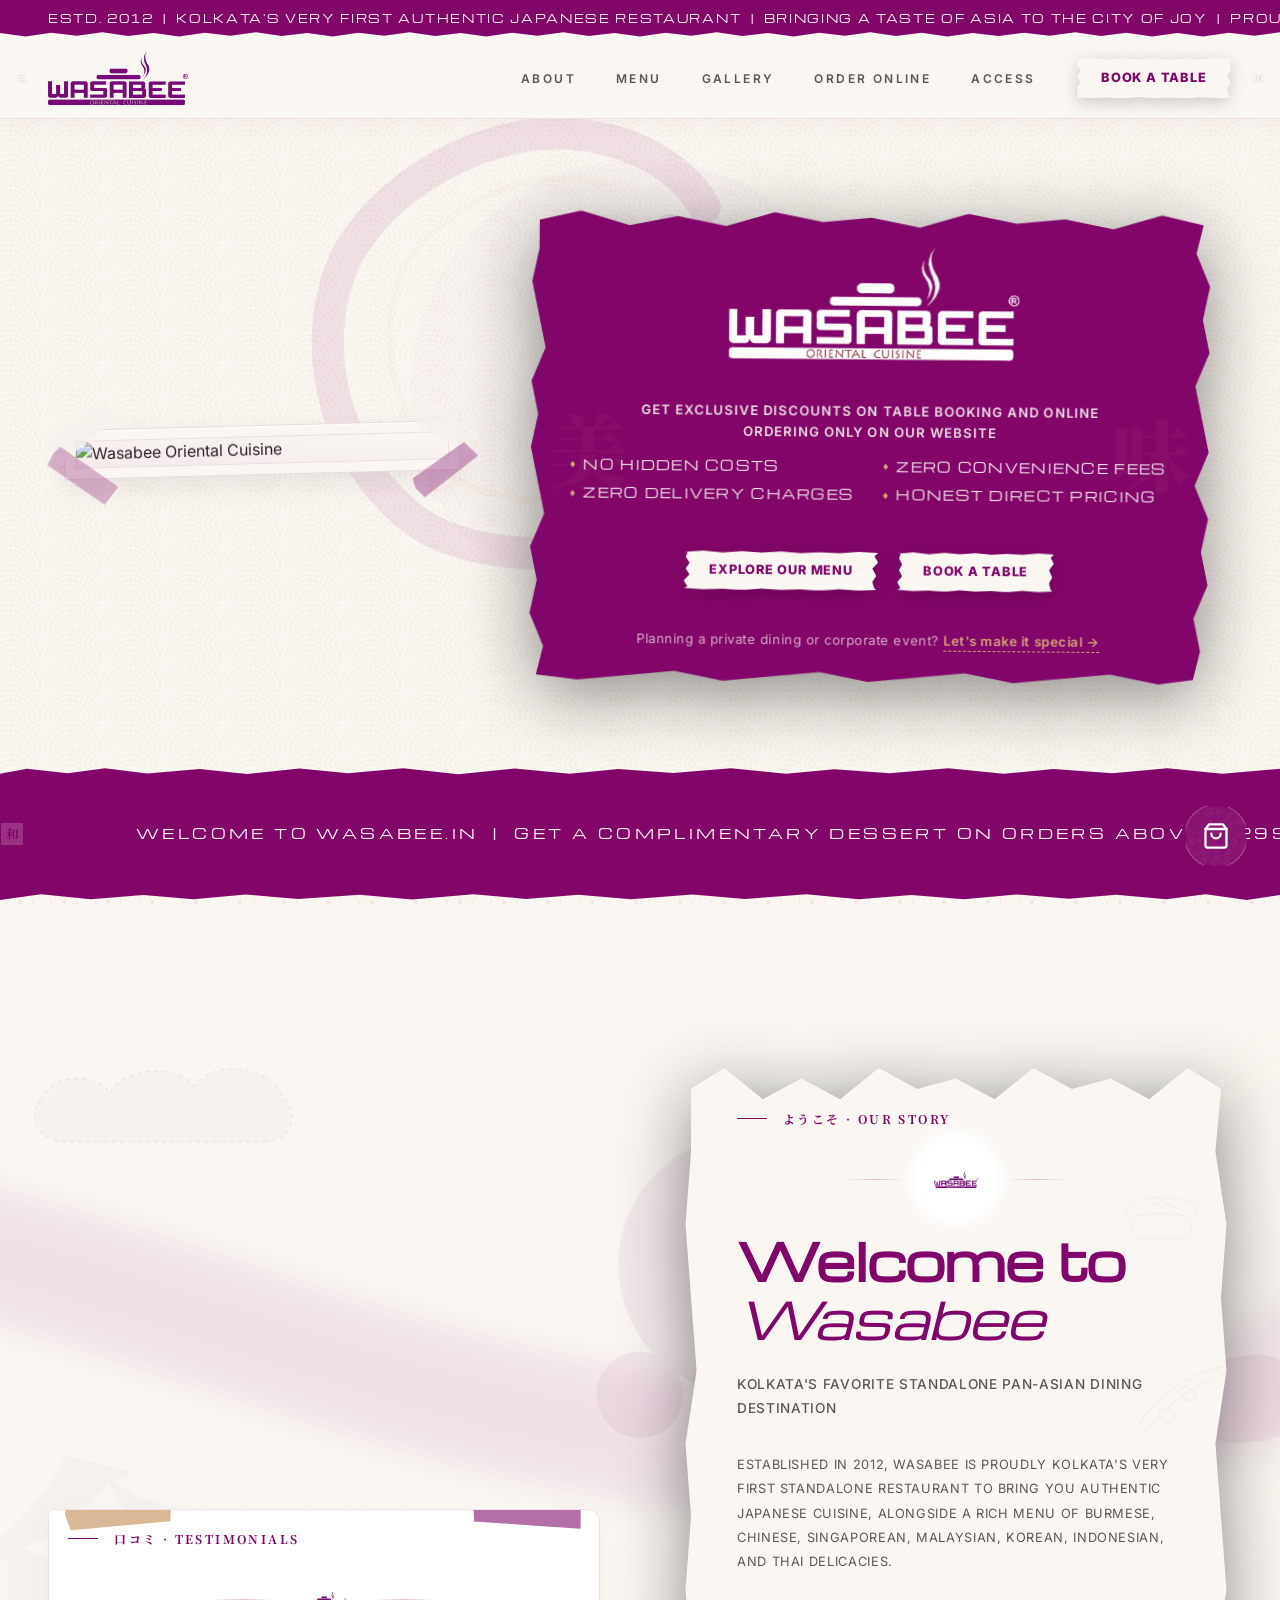
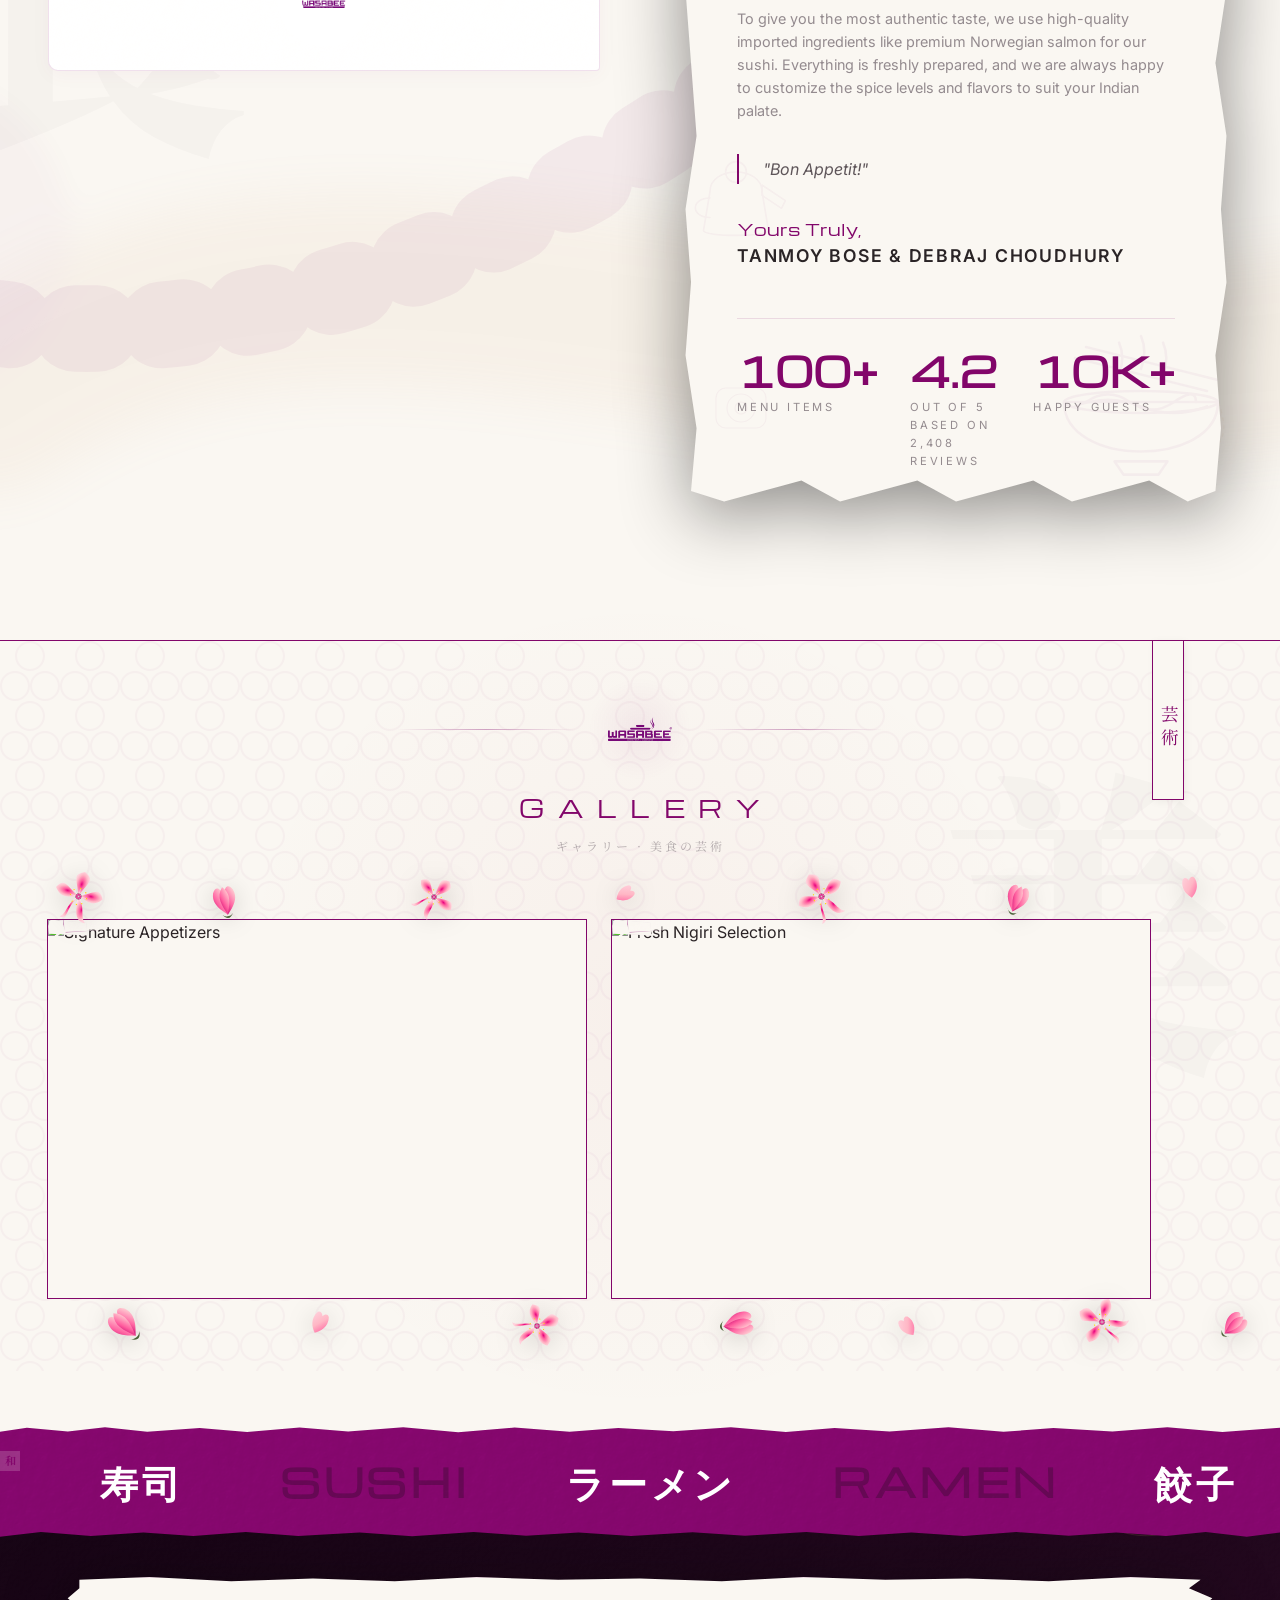
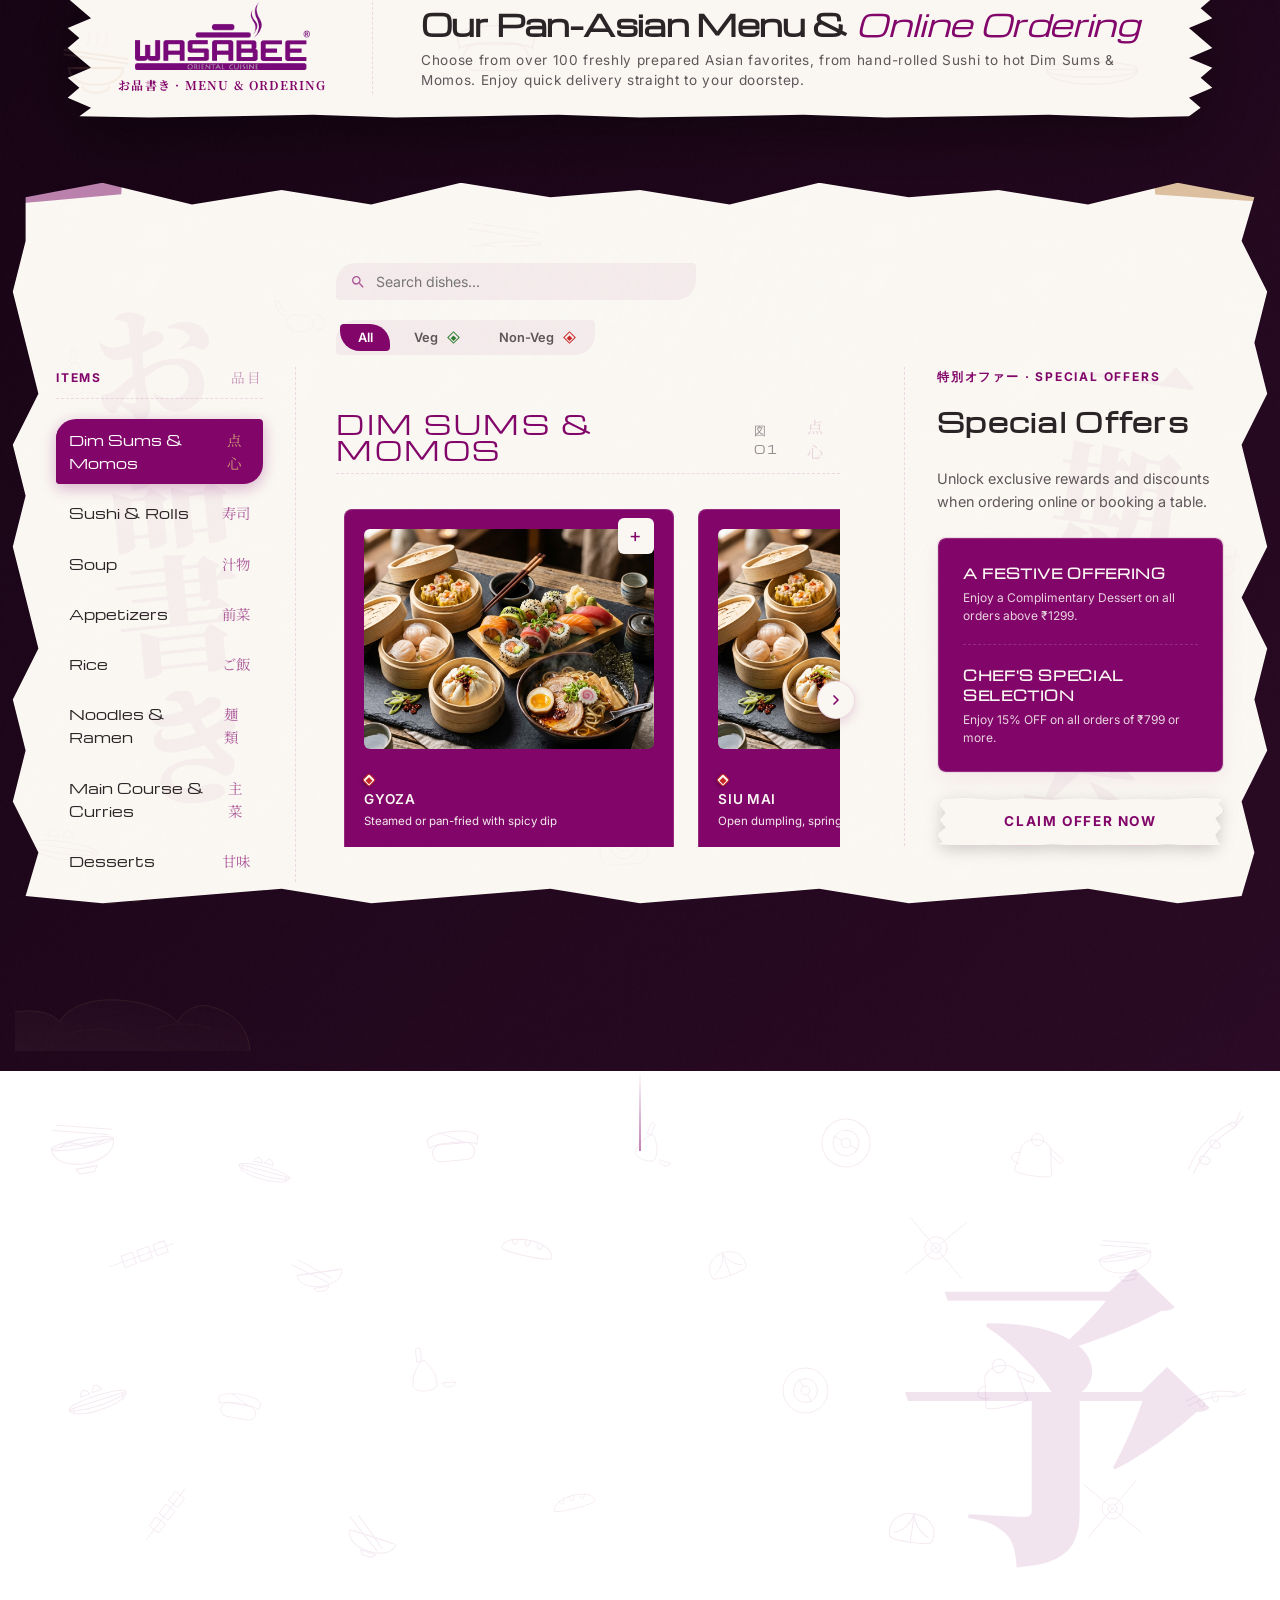
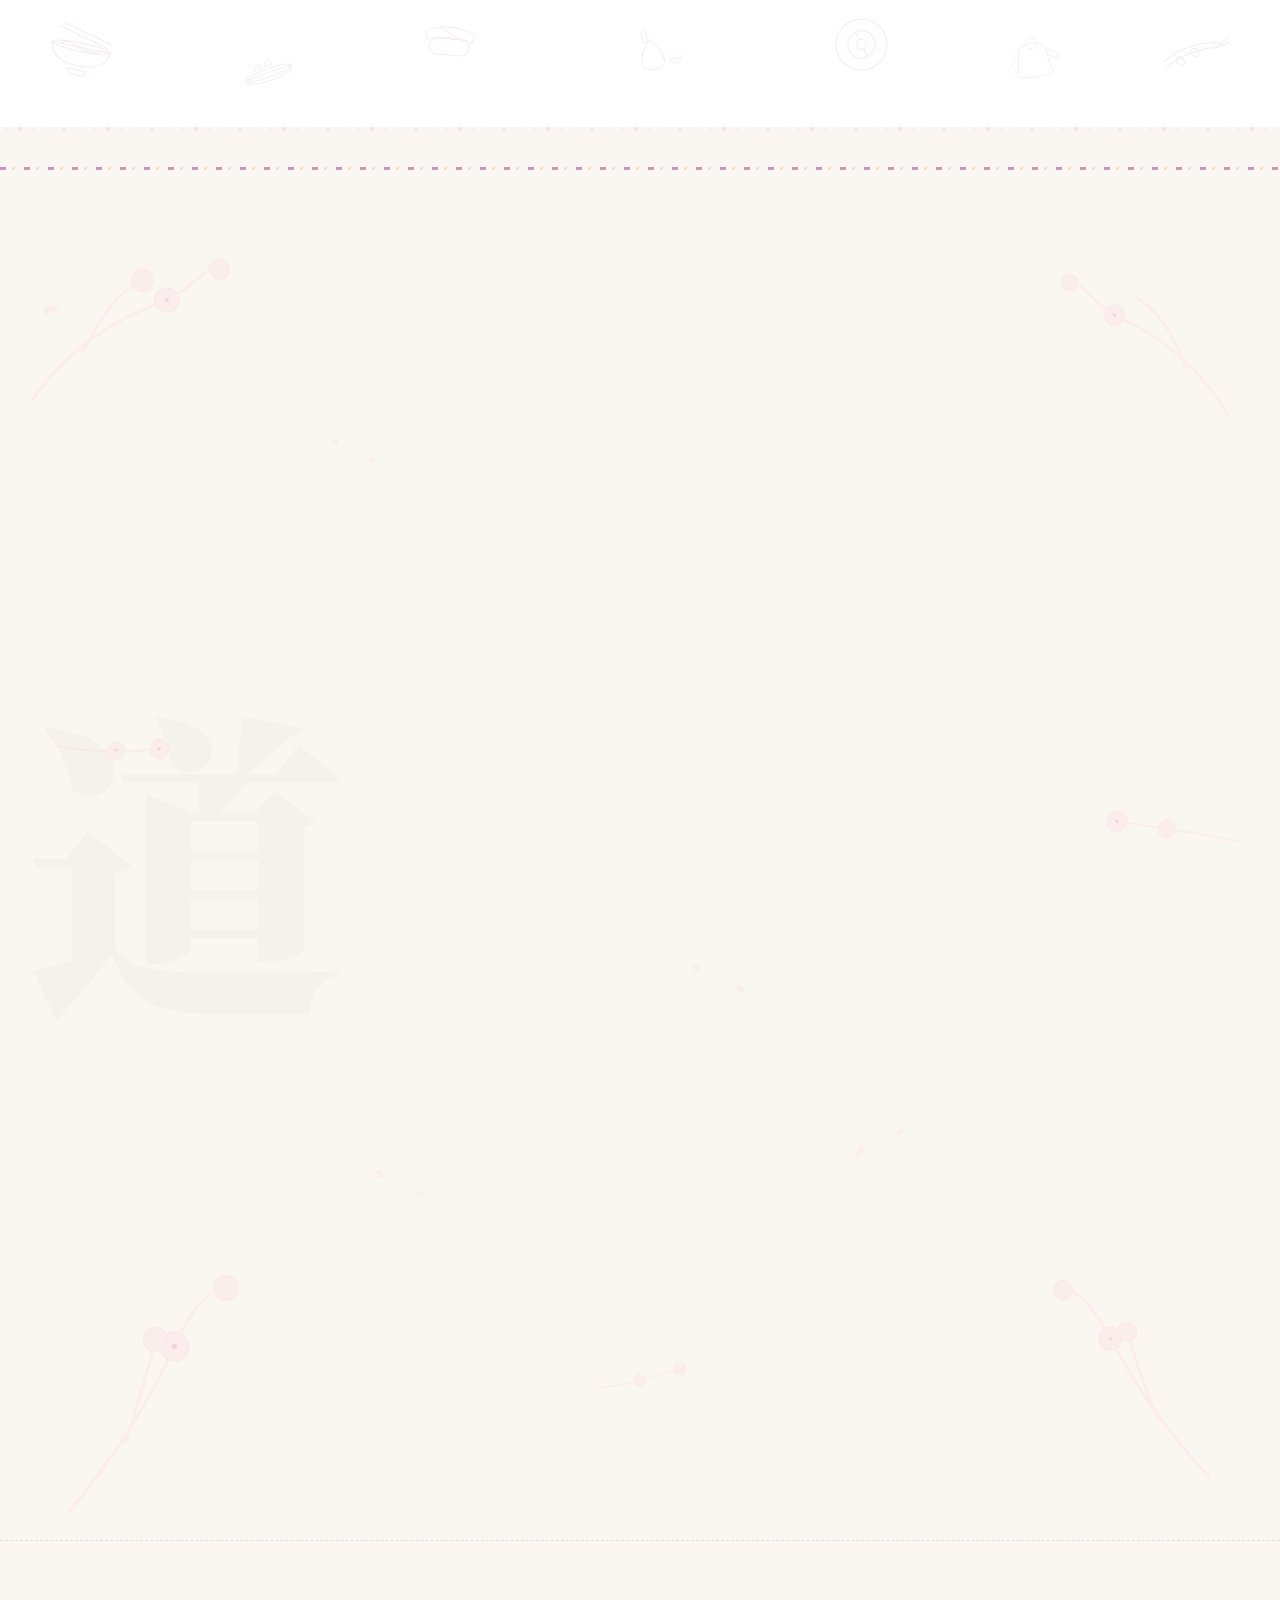
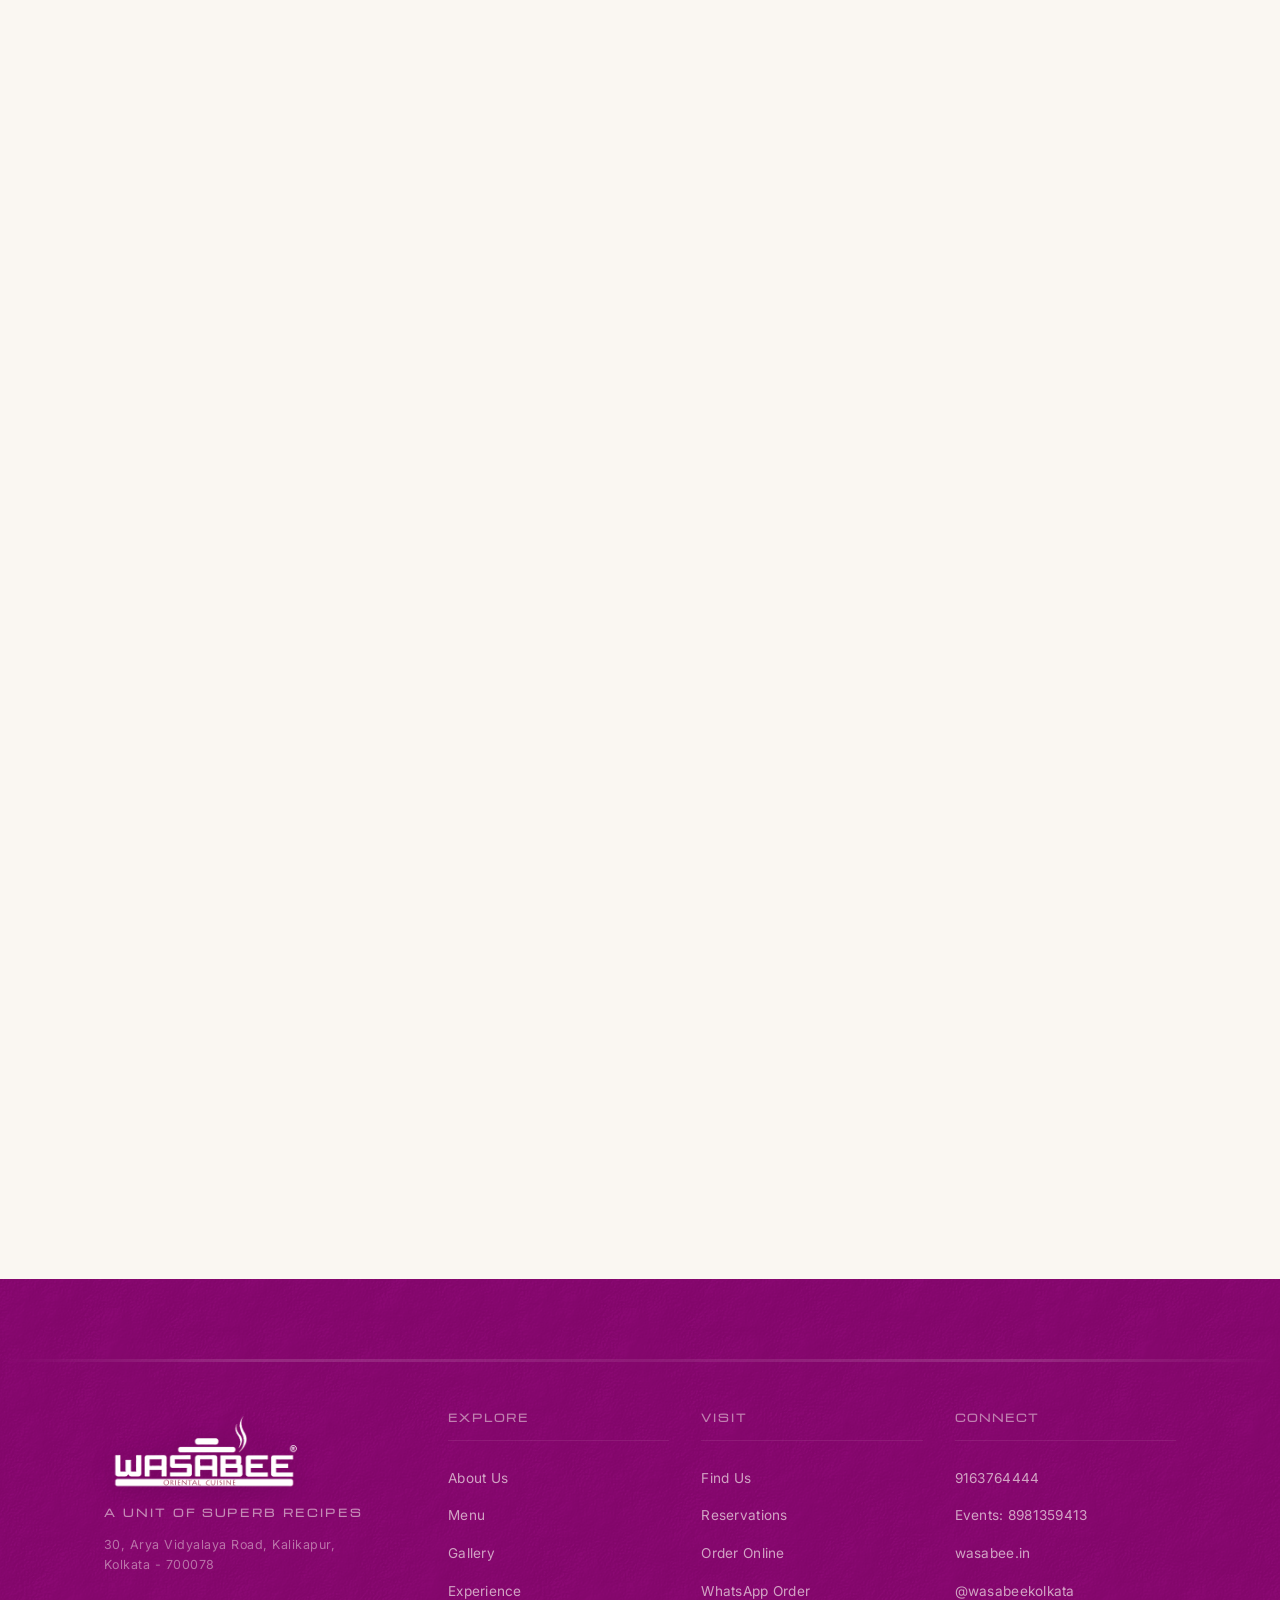
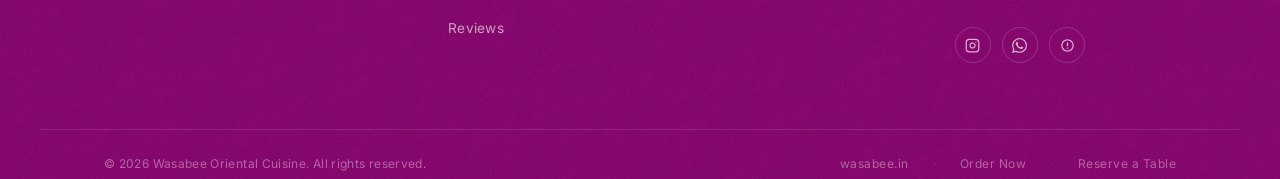
==== commit e7299b5c: "feat(gallery): upgrade simple lightbox to premium glassmorphic cinematic lightbox with loop navigati" ====
--- a/index.html
+++ b/index.html
@@ -2230,9 +2230,42 @@
     </div>
   </footer>
 
-  <!-- Lightbox -->
-  <div class="lightbox" id="lightbox">
-    <div class="lightbox-close"></div><img src="" alt="Gallery preview">
+  <!-- Premium Lightbox -->
+  <div class="lightbox" id="lightbox" aria-hidden="true" role="dialog">
+    <div class="lightbox-backdrop"></div>
+    
+    <!-- Close Button -->
+    <button class="lightbox-close-btn" aria-label="Close Lightbox">
+      <svg viewBox="0 0 24 24" fill="none" stroke="currentColor" stroke-width="1.5" stroke-linecap="round" stroke-linejoin="round">
+        <line x1="18" y1="6" x2="6" y2="18"></line>
+        <line x1="6" y1="6" x2="18" y2="18"></line>
+      </svg>
+    </button>
+    
+    <!-- Navigation Buttons -->
+    <button class="lightbox-nav-btn prev" aria-label="Previous image">
+      <svg viewBox="0 0 24 24" fill="none" stroke="currentColor" stroke-width="1.5" stroke-linecap="round" stroke-linejoin="round">
+        <polyline points="15 18 9 12 15 6"></polyline>
+      </svg>
+    </button>
+    <button class="lightbox-nav-btn next" aria-label="Next image">
+      <svg viewBox="0 0 24 24" fill="none" stroke="currentColor" stroke-width="1.5" stroke-linecap="round" stroke-linejoin="round">
+        <polyline points="9 18 15 12 9 6"></polyline>
+      </svg>
+    </button>
+    
+    <!-- Content Area -->
+    <div class="lightbox-content">
+      <div class="lightbox-image-wrapper">
+        <img src="" alt="Gallery preview" class="lightbox-main-img">
+        <div class="lightbox-frame-glow" aria-hidden="true"></div>
+      </div>
+      <!-- Premium Caption bar -->
+      <div class="lightbox-caption-bar">
+        <span class="lightbox-plate-number">図 01</span>
+        <span class="lightbox-title">Signature Appetizers</span>
+      </div>
+    </div>
   </div>
   <div class="page-transition"></div>
 
--- a/styles.css
+++ b/styles.css
@@ -4718,75 +4718,243 @@
   }
 }
 
-/* === LIGHTBOX === */
+/* ══════════════════════════════════════════════════════ */
+/* PREMIUM CINEMATIC LIGHTBOX                             */
+/* ══════════════════════════════════════════════════════ */
 .lightbox {
   position: fixed;
   inset: 0;
-  z-index: 9000;
-  background: rgba(10, 10, 10, 0.95);
+  z-index: 99999;
   display: flex;
   align-items: center;
   justify-content: center;
   opacity: 0;
   visibility: hidden;
-  transition: opacity 0.5s, visibility 0.5s;
-  cursor: pointer;
+  transition: opacity 0.5s cubic-bezier(0.16, 1, 0.3, 1), visibility 0.5s;
+  pointer-events: none;
 }
 
 .lightbox.active {
   opacity: 1;
   visibility: visible;
-}
-
-.lightbox img {
-  max-width: 85vw;
-  max-height: 85vh;
-  object-fit: contain;
-  transform: scale(0.9);
-  transition: transform 0.5s var(--ease-out-expo);
-  border-radius: 2px;
-}
-
-
-
-.lightbox.active img {
-  transform: scale(1);
-}
-
-.lightbox-close {
+  pointer-events: auto;
+}
+
+.lightbox-backdrop {
+  position: absolute;
+  inset: 0;
+  background: rgba(8, 5, 8, 0.88);
+  backdrop-filter: blur(20px);
+  -webkit-backdrop-filter: blur(20px);
+  z-index: 1;
+}
+
+/* Glassmorphic Close Button */
+.lightbox-close-btn {
   position: absolute;
   top: 2rem;
   right: 2rem;
-  width: 50px;
-  height: 50px;
+  width: 54px;
+  height: 54px;
+  border-radius: 50%;
+  border: 1px solid rgba(250, 247, 242, 0.15);
+  background: rgba(250, 247, 242, 0.05);
+  color: #FAF7F2;
   display: flex;
   align-items: center;
   justify-content: center;
   cursor: pointer;
-  z-index: 2;
-}
-
-.lightbox-close::before,
-.lightbox-close::after {
-  content: '';
+  z-index: 10;
+  transition: all 0.4s cubic-bezier(0.16, 1, 0.3, 1);
+  backdrop-filter: blur(10px);
+  -webkit-backdrop-filter: blur(10px);
+}
+
+.lightbox-close-btn svg {
+  width: 24px;
+  height: 24px;
+  transition: transform 0.4s cubic-bezier(0.16, 1, 0.3, 1);
+}
+
+.lightbox-close-btn:hover {
+  background: var(--color-brand);
+  border-color: var(--color-brand);
+  transform: rotate(90deg) scale(1.05);
+  box-shadow: 0 0 15px rgba(130, 6, 106, 0.4);
+}
+
+/* Navigation Buttons */
+.lightbox-nav-btn {
   position: absolute;
-  width: 30px;
-  height: 2px;
-  background: #FAF7F2;
-  transition: background 0.3s;
-}
-
-.lightbox-close::before {
-  transform: rotate(45deg);
-}
-
-.lightbox-close::after {
-  transform: rotate(-45deg);
-}
-
-.lightbox-close:hover::before,
-.lightbox-close:hover::after {
-  background: var(--color-brand);
+  top: 50%;
+  transform: translateY(-50%);
+  width: 60px;
+  height: 60px;
+  border-radius: 50%;
+  border: 1px solid rgba(250, 247, 242, 0.1);
+  background: rgba(250, 247, 242, 0.03);
+  color: #FAF7F2;
+  display: flex;
+  align-items: center;
+  justify-content: center;
+  cursor: pointer;
+  z-index: 10;
+  transition: all 0.4s cubic-bezier(0.16, 1, 0.3, 1);
+  backdrop-filter: blur(5px);
+  -webkit-backdrop-filter: blur(5px);
+}
+
+.lightbox-nav-btn svg {
+  width: 28px;
+  height: 28px;
+  transition: transform 0.3s;
+}
+
+.lightbox-nav-btn.prev {
+  left: 2rem;
+}
+
+.lightbox-nav-btn.next {
+  right: 2rem;
+}
+
+.lightbox-nav-btn:hover {
+  background: rgba(250, 247, 242, 0.1);
+  border-color: rgba(250, 247, 242, 0.3);
+}
+
+.lightbox-nav-btn.prev:hover svg {
+  transform: translateX(-4px);
+}
+
+.lightbox-nav-btn.next:hover svg {
+  transform: translateX(4px);
+}
+
+/* Lightbox Content Area */
+.lightbox-content {
+  position: relative;
+  z-index: 5;
+  display: flex;
+  flex-direction: column;
+  align-items: center;
+  justify-content: center;
+  max-width: 80vw;
+  max-height: 85vh;
+  gap: 1.5rem;
+}
+
+.lightbox-image-wrapper {
+  position: relative;
+  border: 4px solid var(--color-bg);
+  border-radius: 4px;
+  box-shadow: 0 25px 60px rgba(0, 0, 0, 0.6);
+  background: var(--color-bg);
+  overflow: hidden;
+  display: flex;
+  align-items: center;
+  justify-content: center;
+}
+
+.lightbox-main-img {
+  max-width: 75vw;
+  max-height: 70vh;
+  object-fit: contain;
+  display: block;
+  transform: scale(0.96) translateY(10px);
+  opacity: 0;
+  transition: transform 0.6s cubic-bezier(0.16, 1, 0.3, 1), opacity 0.5s ease;
+  border-radius: 2px;
+}
+
+.lightbox.active .lightbox-main-img {
+  transform: scale(1) translateY(0);
+  opacity: 1;
+}
+
+/* Glowing background frame under active */
+.lightbox-frame-glow {
+  position: absolute;
+  inset: 0;
+  pointer-events: none;
+  z-index: -1;
+  background: radial-gradient(circle, rgba(130, 6, 106, 0.15) 0%, transparent 80%);
+  opacity: 0;
+  transition: opacity 1s ease;
+}
+
+.lightbox.active .lightbox-frame-glow {
+  opacity: 1;
+}
+
+/* Premium Caption bar */
+.lightbox-caption-bar {
+  display: flex;
+  align-items: center;
+  gap: 1rem;
+  background: rgba(10, 10, 10, 0.6);
+  border: 1px solid rgba(250, 247, 242, 0.1);
+  padding: 0.8rem 1.6rem;
+  border-radius: 30px;
+  backdrop-filter: blur(15px);
+  -webkit-backdrop-filter: blur(15px);
+  transform: translateY(20px);
+  opacity: 0;
+  transition: transform 0.6s cubic-bezier(0.16, 1, 0.3, 1) 0.1s, opacity 0.5s ease 0.1s;
+}
+
+.lightbox.active .lightbox-caption-bar {
+  transform: translateY(0);
+  opacity: 1;
+}
+
+.lightbox-plate-number {
+  font-family: var(--font-jp);
+  font-size: 0.75rem;
+  font-weight: 700;
+  letter-spacing: 0.15em;
+  color: var(--color-brand);
+  background: rgba(130, 6, 106, 0.15);
+  border: 1px solid rgba(130, 6, 106, 0.3);
+  padding: 0.2rem 0.6rem;
+  border-radius: 4px;
+  text-transform: uppercase;
+}
+
+.lightbox-title {
+  font-family: var(--font-display);
+  font-size: 0.95rem;
+  font-weight: 400;
+  letter-spacing: 0.08em;
+  color: #FAF7F2;
+  text-transform: uppercase;
+}
+
+/* Responsive adjustments */
+@media (max-width: 768px) {
+  .lightbox-content {
+    max-width: 95vw;
+  }
+  .lightbox-main-img {
+    max-width: 90vw;
+    max-height: 60vh;
+  }
+  .lightbox-nav-btn {
+    width: 48px;
+    height: 48px;
+  }
+  .lightbox-nav-btn.prev {
+    left: 0.8rem;
+  }
+  .lightbox-nav-btn.next {
+    right: 0.8rem;
+  }
+  .lightbox-close-btn {
+    top: 1rem;
+    right: 1rem;
+    width: 44px;
+    height: 44px;
+  }
 }
 
 /* === PAGE TRANSITION === */
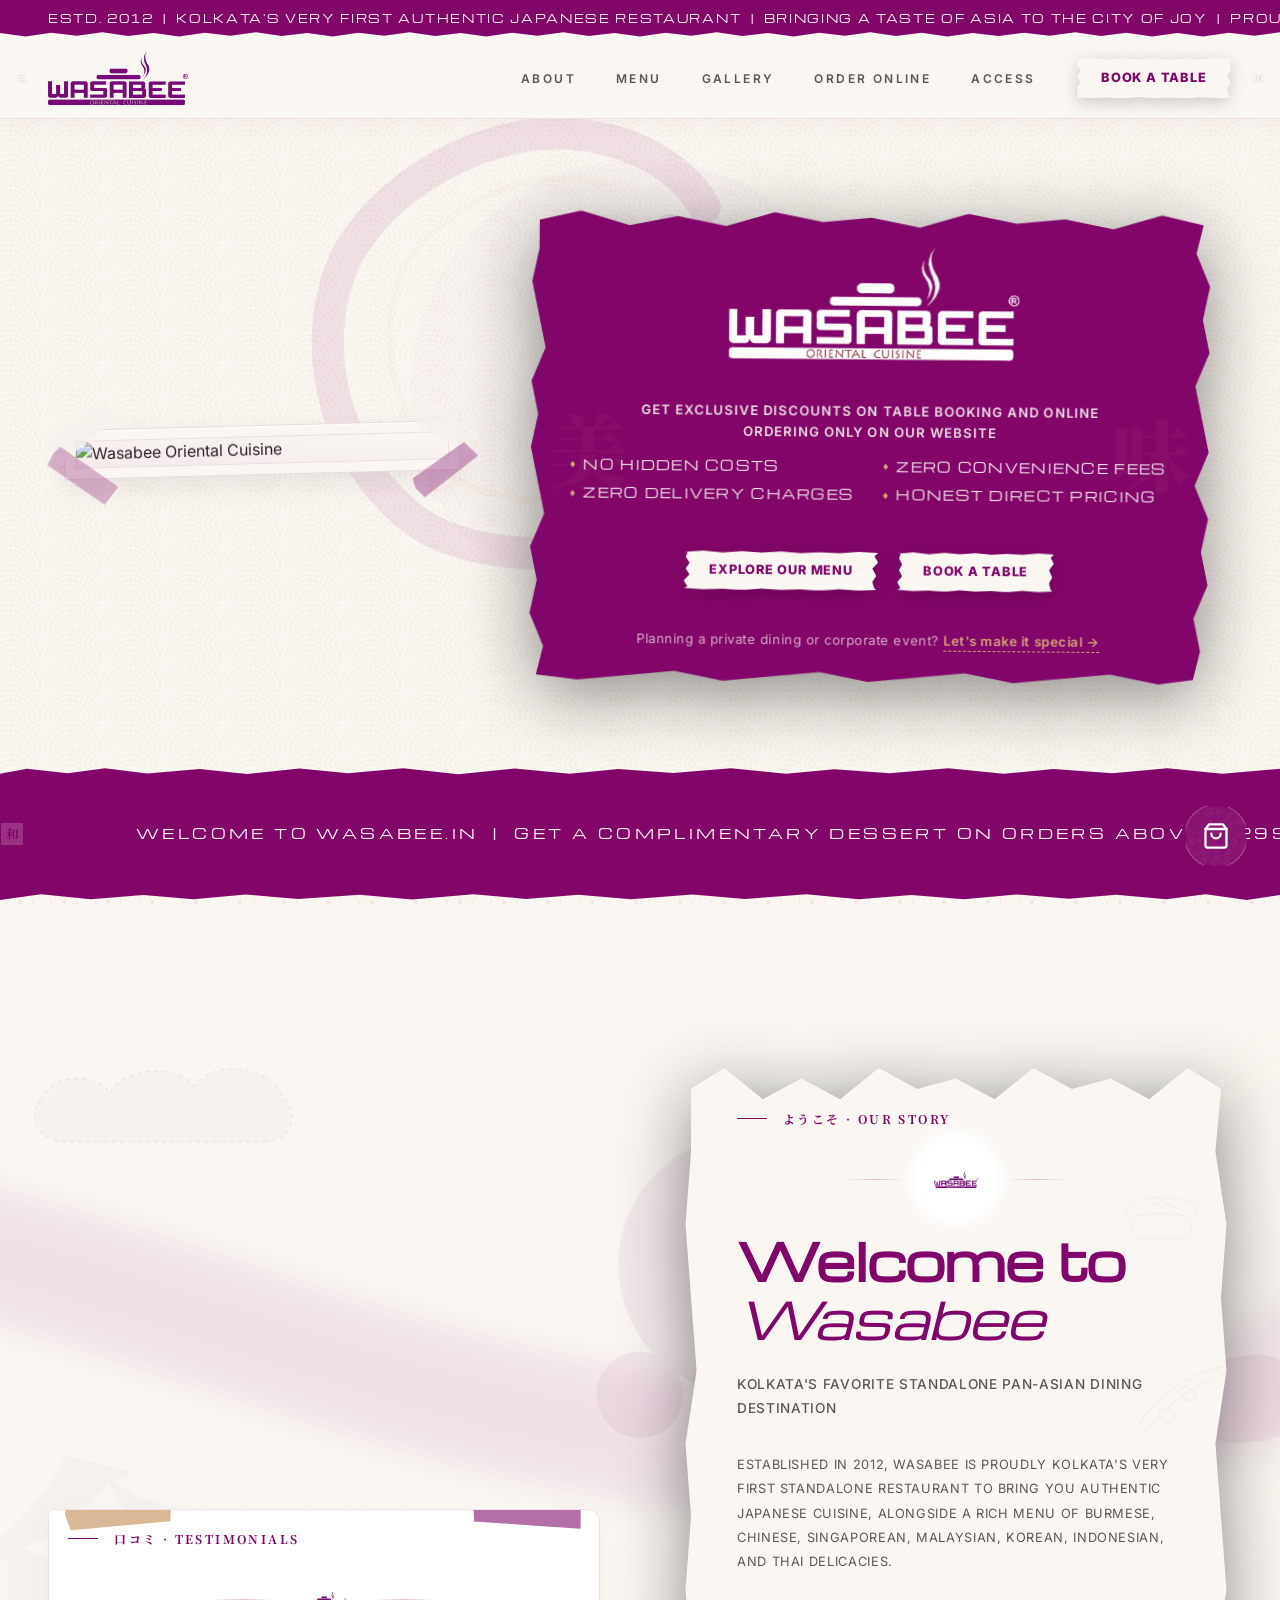
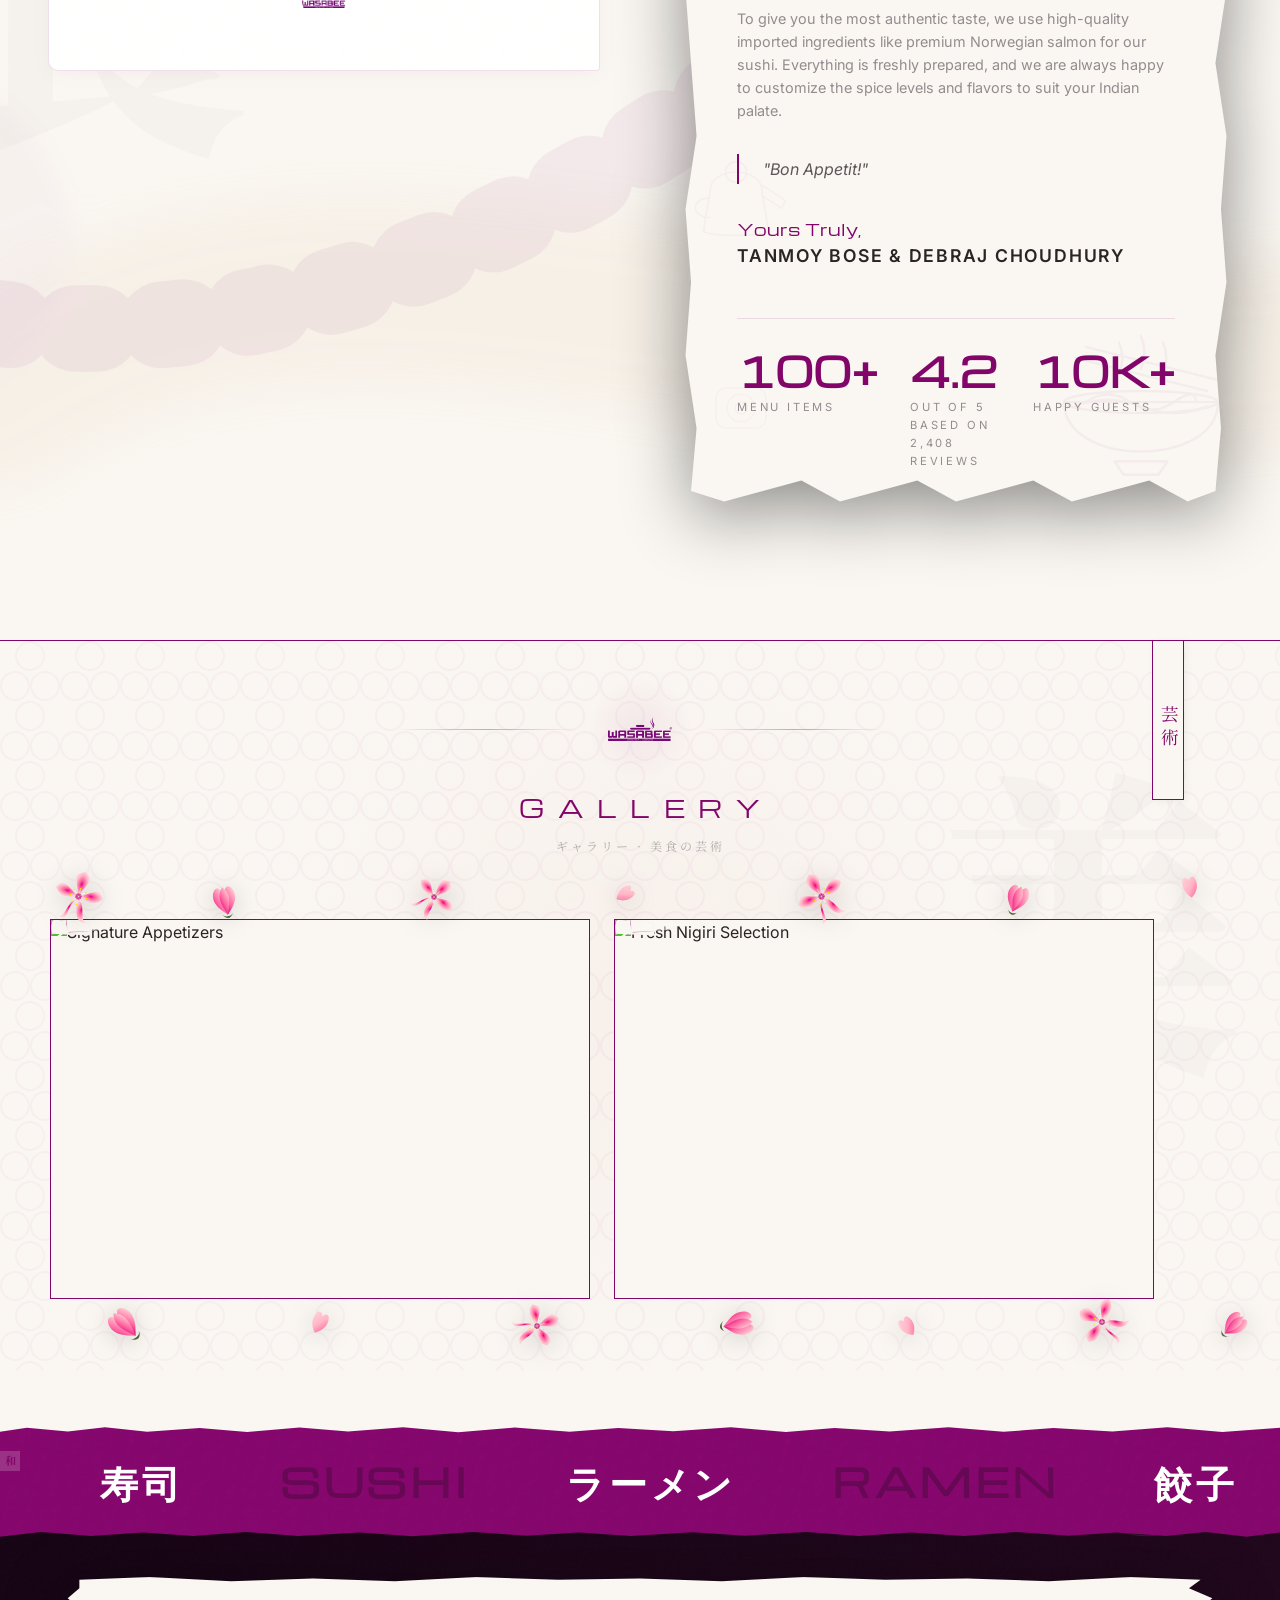
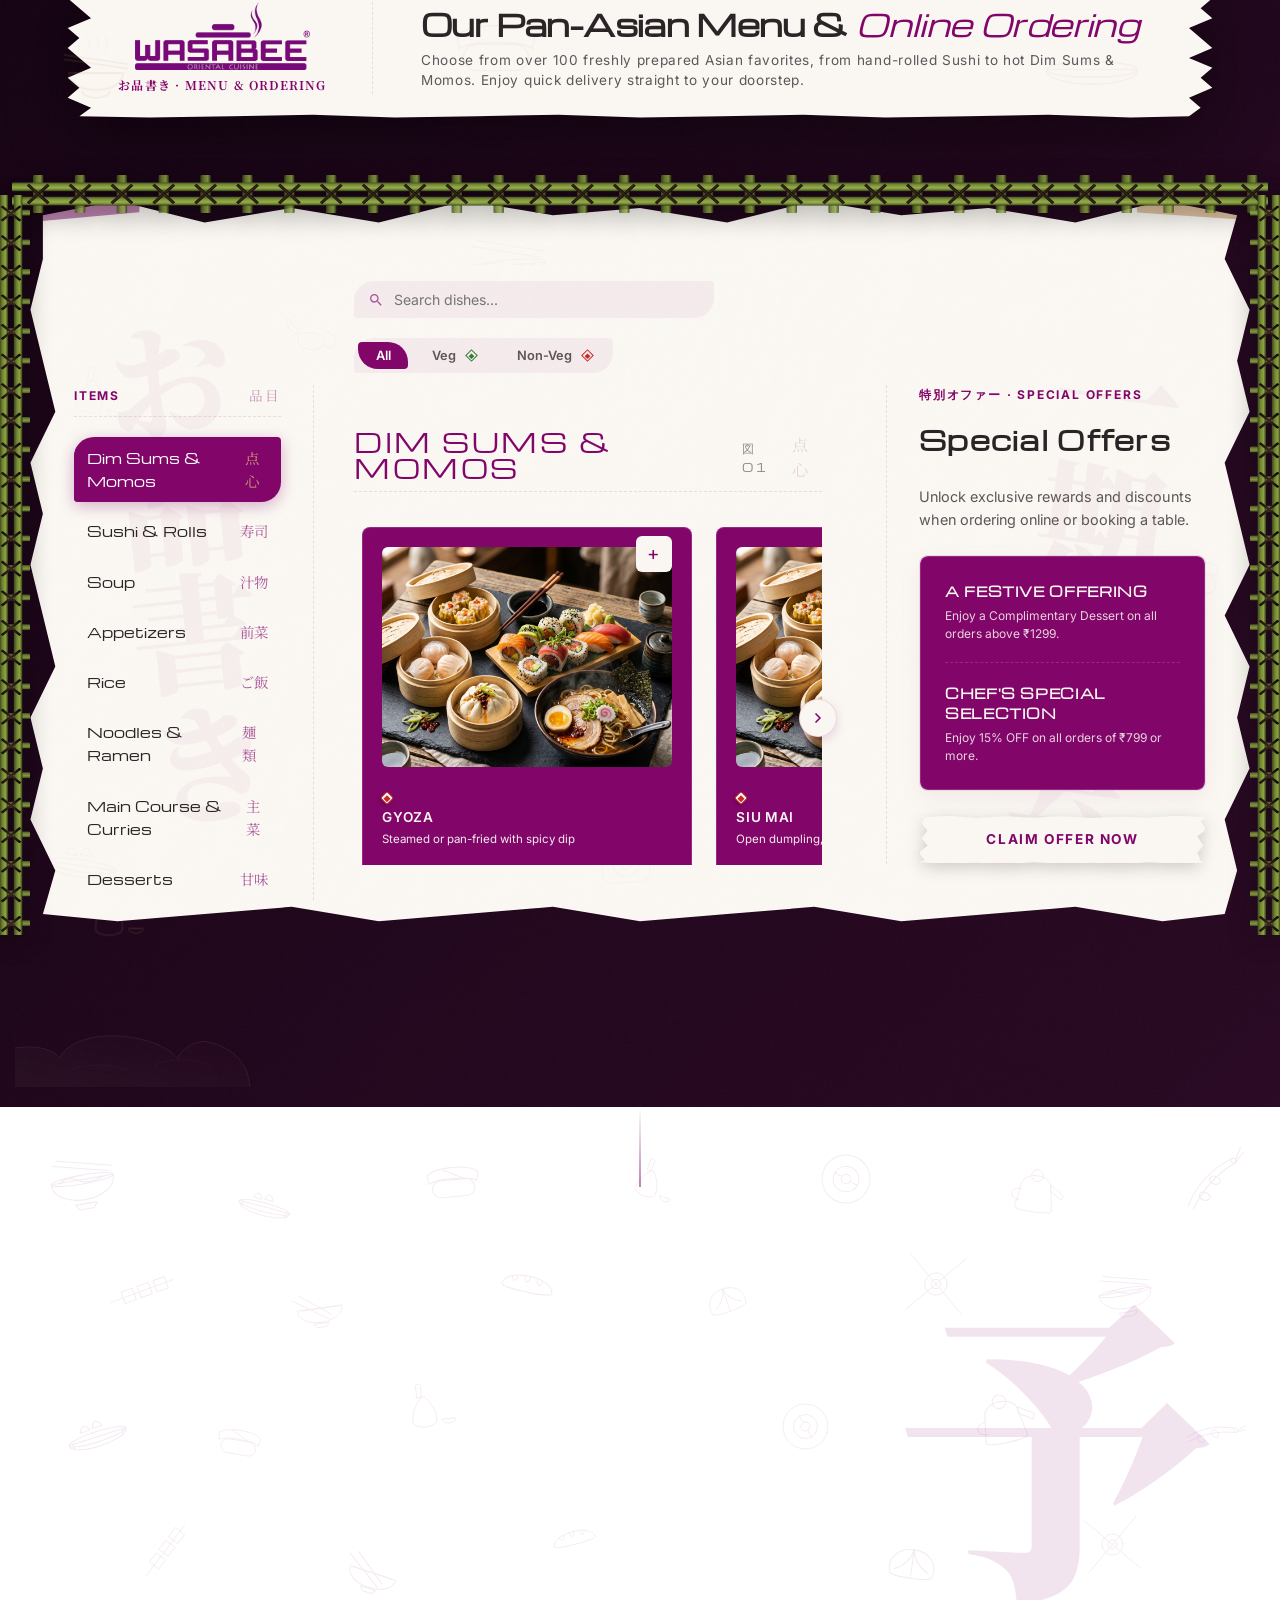
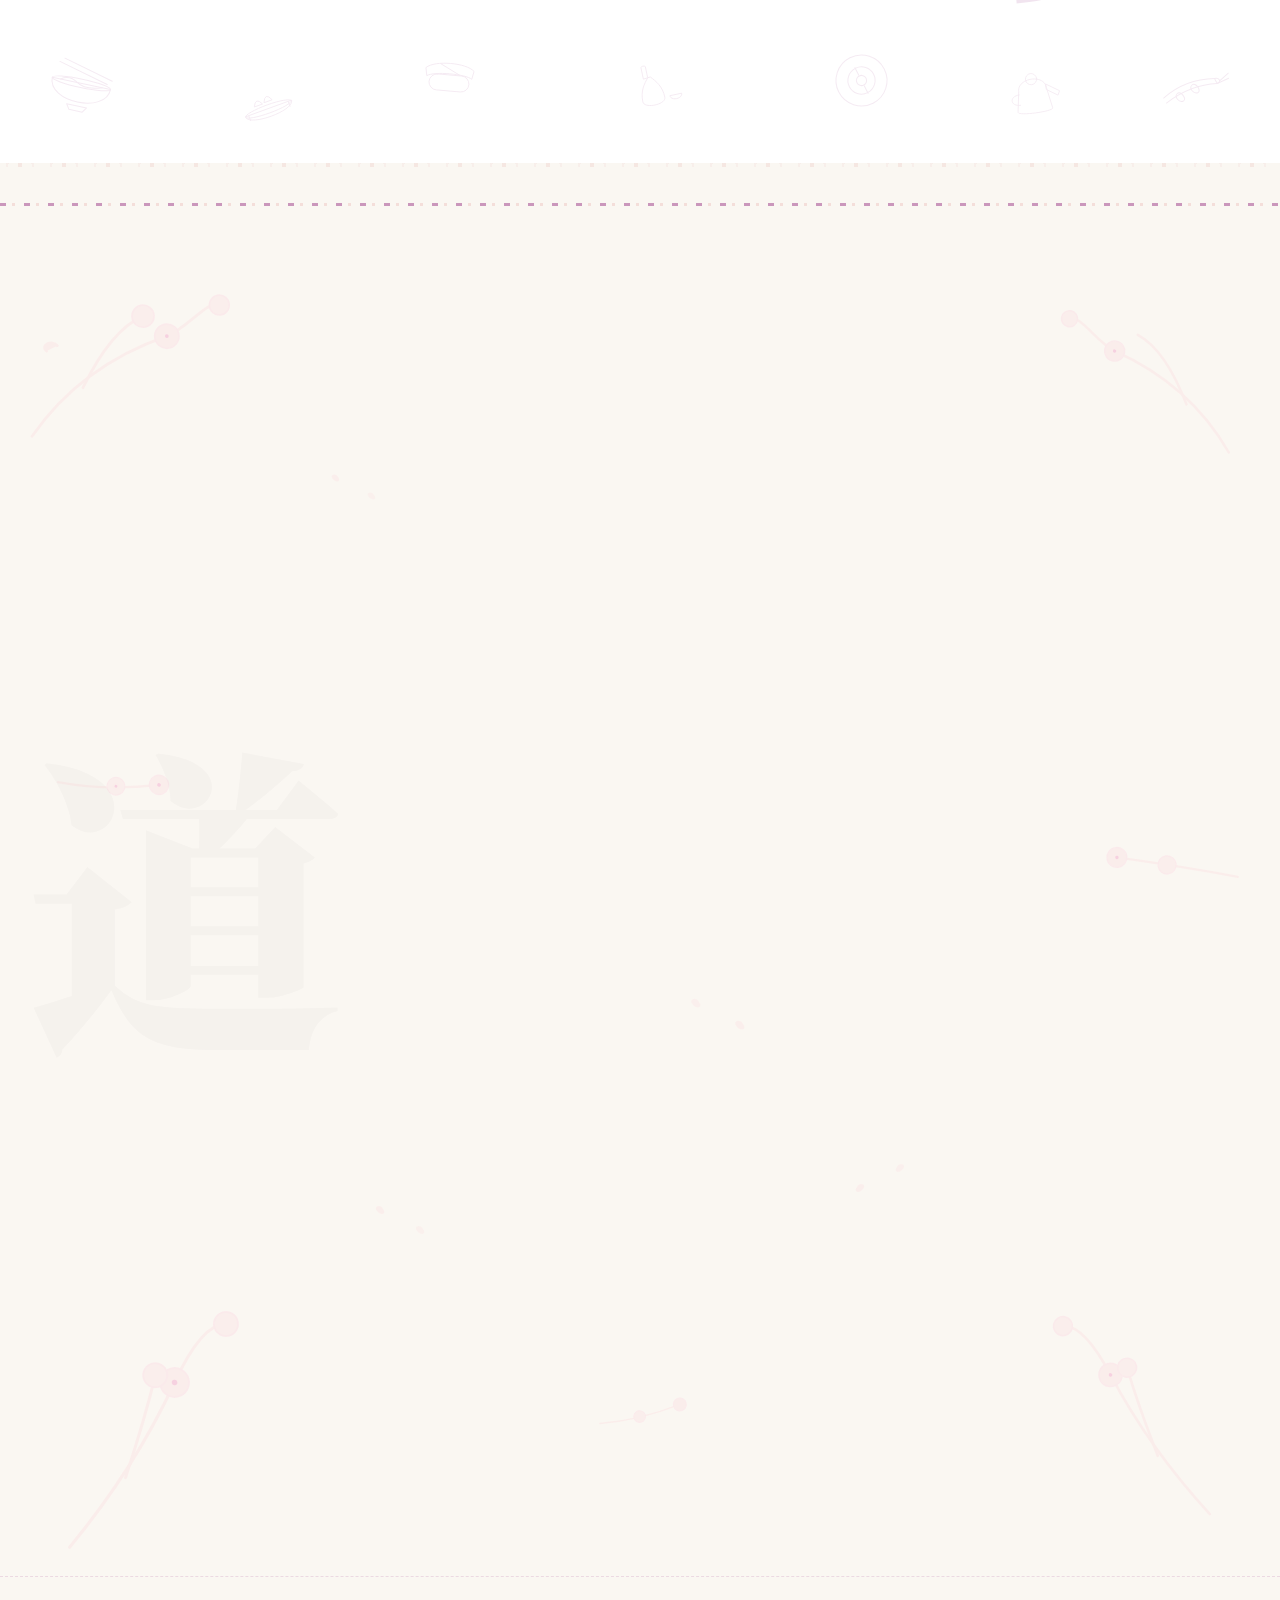
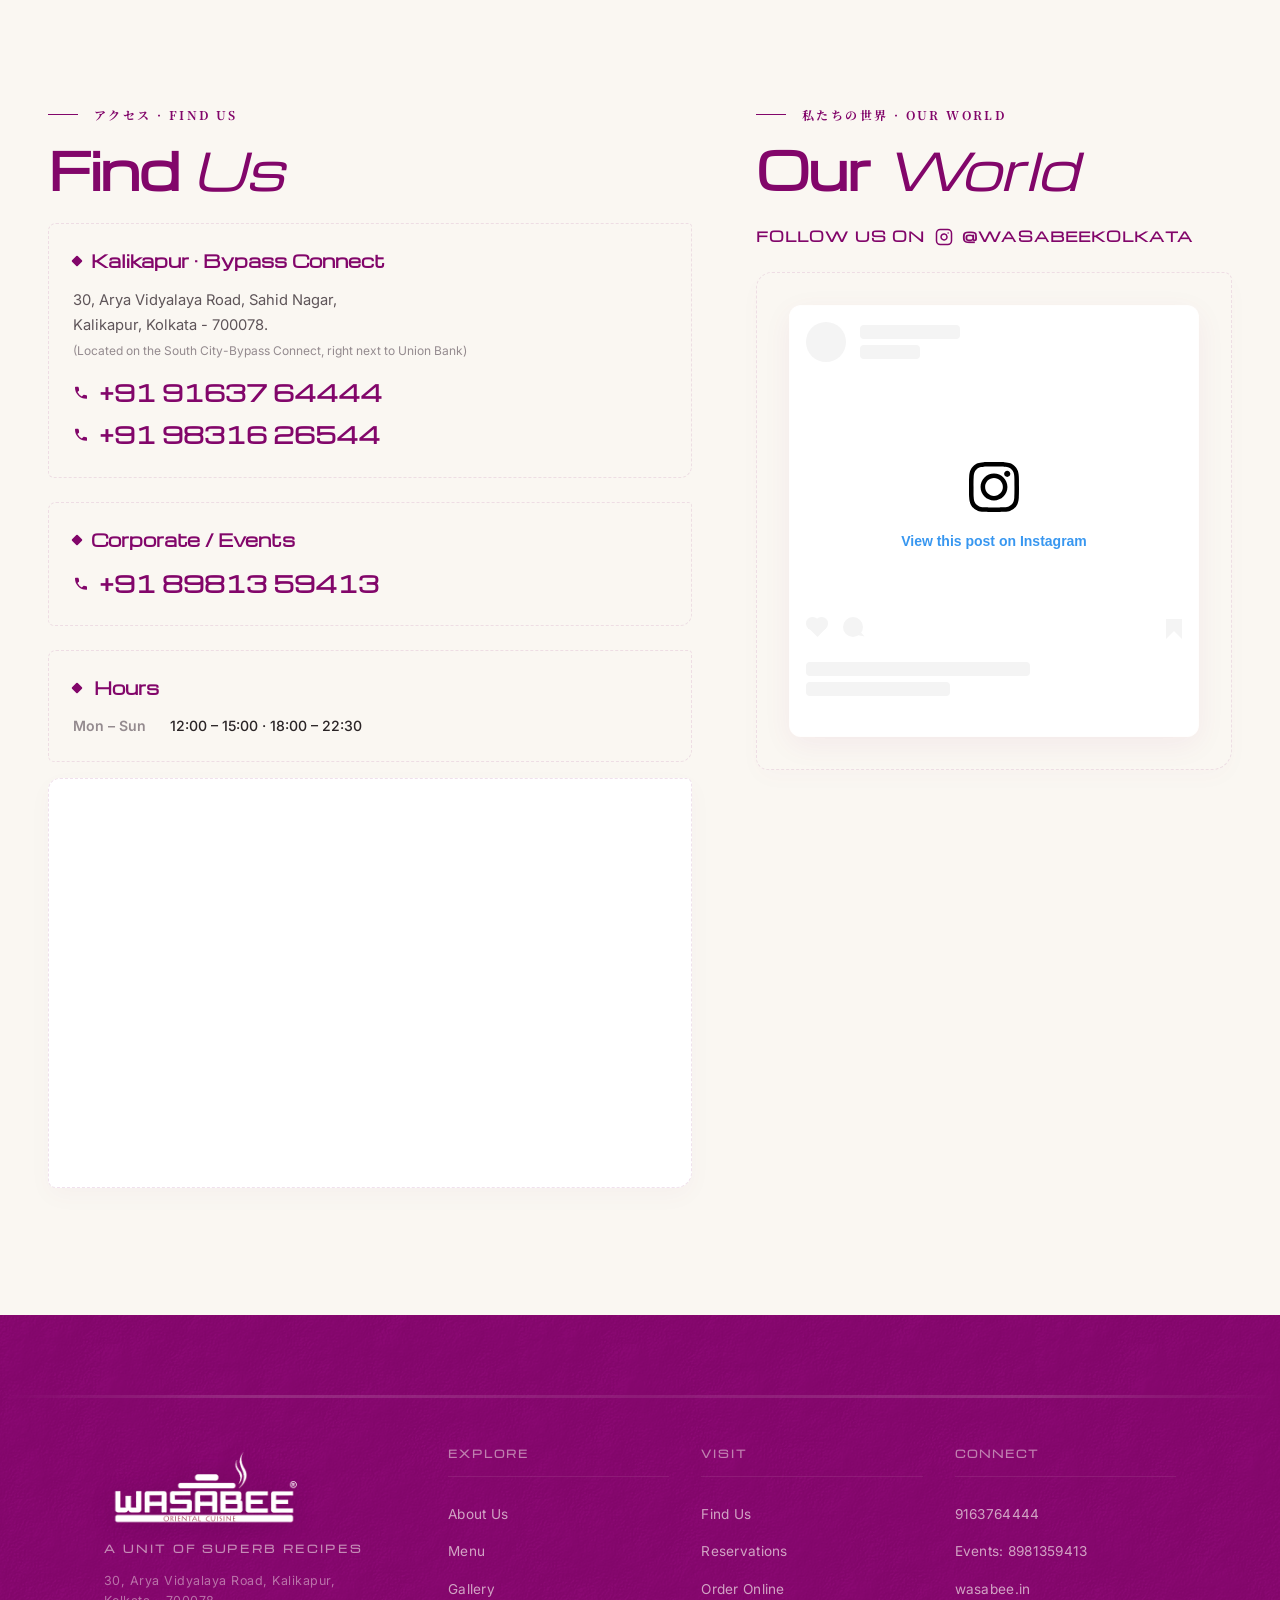
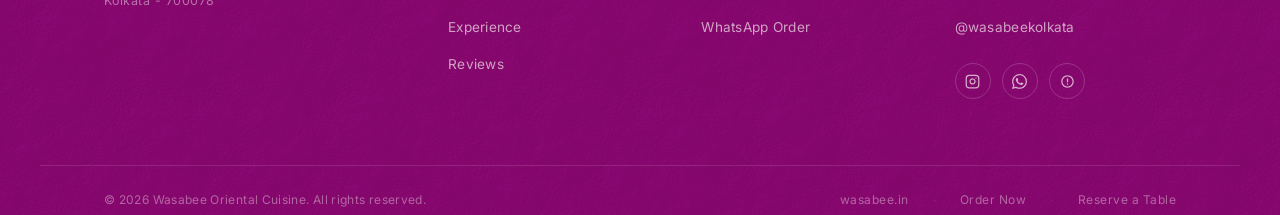
==== commit e689fc89: "feat(menu): add full Japanese bamboo fence SVG borders around the menu container and sharp inset bor" ====
--- a/index.html
+++ b/index.html
@@ -822,8 +822,305 @@
         </div>
       </div>
     </div>
-    <!-- Unified 3-Column Menu Container -->
-    <div class="unified-menu-container">
+    <!-- Unified Menu Bamboo Fence Wrapper -->
+    <div class="unified-menu-wrapper">
+      <!-- Top Bamboo Rail -->
+      <div class="bamboo-fence bamboo-fence-top" aria-hidden="true">
+        <svg viewBox="0 0 1200 40" preserveAspectRatio="none" width="100%" height="100%">
+          <defs>
+            <linearGradient id="bamGradH" x1="0%" y1="0%" x2="0%" y2="100%">
+              <stop offset="0%" stop-color="#4B5E27" />
+              <stop offset="25%" stop-color="#7B9338" />
+              <stop offset="60%" stop-color="#9BB44D" />
+              <stop offset="85%" stop-color="#6F8530" />
+              <stop offset="100%" stop-color="#2D3B17" />
+            </linearGradient>
+            <linearGradient id="bamVertGrad" x1="0%" y1="0%" x2="100%" y2="0%">
+              <stop offset="0%" stop-color="#3A491D" />
+              <stop offset="35%" stop-color="#758B33" />
+              <stop offset="70%" stop-color="#93A944" />
+              <stop offset="100%" stop-color="#2B3615" />
+            </linearGradient>
+            <linearGradient id="hempTwine" x1="0%" y1="0%" x2="100%" y2="0%">
+              <stop offset="0%" stop-color="#1A110B" />
+              <stop offset="50%" stop-color="#3D2A1F" />
+              <stop offset="100%" stop-color="#0A0604" />
+            </linearGradient>
+          </defs>
+          <g opacity="0.85">
+            <rect x="20" y="0" width="10" height="40" fill="url(#bamVertGrad)" rx="1"/>
+            <rect x="60" y="0" width="10" height="40" fill="url(#bamVertGrad)" rx="1"/>
+            <rect x="100" y="0" width="10" height="40" fill="url(#bamVertGrad)" rx="1"/>
+            <rect x="140" y="0" width="10" height="40" fill="url(#bamVertGrad)" rx="1"/>
+            <rect x="180" y="0" width="10" height="40" fill="url(#bamVertGrad)" rx="1"/>
+            <rect x="220" y="0" width="10" height="40" fill="url(#bamVertGrad)" rx="1"/>
+            <rect x="260" y="0" width="10" height="40" fill="url(#bamVertGrad)" rx="1"/>
+            <rect x="300" y="0" width="10" height="40" fill="url(#bamVertGrad)" rx="1"/>
+            <rect x="340" y="0" width="10" height="40" fill="url(#bamVertGrad)" rx="1"/>
+            <rect x="380" y="0" width="10" height="40" fill="url(#bamVertGrad)" rx="1"/>
+            <rect x="420" y="0" width="10" height="40" fill="url(#bamVertGrad)" rx="1"/>
+            <rect x="460" y="0" width="10" height="40" fill="url(#bamVertGrad)" rx="1"/>
+            <rect x="500" y="0" width="10" height="40" fill="url(#bamVertGrad)" rx="1"/>
+            <rect x="540" y="0" width="10" height="40" fill="url(#bamVertGrad)" rx="1"/>
+            <rect x="580" y="0" width="10" height="40" fill="url(#bamVertGrad)" rx="1"/>
+            <rect x="620" y="0" width="10" height="40" fill="url(#bamVertGrad)" rx="1"/>
+            <rect x="660" y="0" width="10" height="40" fill="url(#bamVertGrad)" rx="1"/>
+            <rect x="700" y="0" width="10" height="40" fill="url(#bamVertGrad)" rx="1"/>
+            <rect x="740" y="0" width="10" height="40" fill="url(#bamVertGrad)" rx="1"/>
+            <rect x="780" y="0" width="10" height="40" fill="url(#bamVertGrad)" rx="1"/>
+            <rect x="820" y="0" width="10" height="40" fill="url(#bamVertGrad)" rx="1"/>
+            <rect x="860" y="0" width="10" height="40" fill="url(#bamVertGrad)" rx="1"/>
+            <rect x="900" y="0" width="10" height="40" fill="url(#bamVertGrad)" rx="1"/>
+            <rect x="940" y="0" width="10" height="40" fill="url(#bamVertGrad)" rx="1"/>
+            <rect x="980" y="0" width="10" height="40" fill="url(#bamVertGrad)" rx="1"/>
+            <rect x="1020" y="0" width="10" height="40" fill="url(#bamVertGrad)" rx="1"/>
+            <rect x="1060" y="0" width="10" height="40" fill="url(#bamVertGrad)" rx="1"/>
+            <rect x="1100" y="0" width="10" height="40" fill="url(#bamVertGrad)" rx="1"/>
+            <rect x="1140" y="0" width="10" height="40" fill="url(#bamVertGrad)" rx="1"/>
+            <rect x="1180" y="0" width="10" height="40" fill="url(#bamVertGrad)" rx="1"/>
+          </g>
+          <rect x="0" y="8" width="1200" height="9" fill="url(#bamGradH)" rx="1"/>
+          <rect x="0" y="23" width="1200" height="9" fill="url(#bamGradH)" rx="1"/>
+          <g fill="url(#hempTwine)">
+            <rect x="23.5" y="6" width="3" height="28" rx="0.5" transform="rotate(45, 25, 20)"/>
+            <rect x="23.5" y="6" width="3" height="28" rx="0.5" transform="rotate(-45, 25, 20)"/>
+            <rect x="63.5" y="6" width="3" height="28" rx="0.5" transform="rotate(45, 65, 20)"/>
+            <rect x="63.5" y="6" width="3" height="28" rx="0.5" transform="rotate(-45, 65, 20)"/>
+            <rect x="103.5" y="6" width="3" height="28" rx="0.5" transform="rotate(45, 105, 20)"/>
+            <rect x="103.5" y="6" width="3" height="28" rx="0.5" transform="rotate(-45, 105, 20)"/>
+            <rect x="143.5" y="6" width="3" height="28" rx="0.5" transform="rotate(45, 145, 20)"/>
+            <rect x="143.5" y="6" width="3" height="28" rx="0.5" transform="rotate(-45, 145, 20)"/>
+            <rect x="183.5" y="6" width="3" height="28" rx="0.5" transform="rotate(45, 185, 20)"/>
+            <rect x="183.5" y="6" width="3" height="28" rx="0.5" transform="rotate(-45, 185, 20)"/>
+            <rect x="223.5" y="6" width="3" height="28" rx="0.5" transform="rotate(45, 225, 20)"/>
+            <rect x="223.5" y="6" width="3" height="28" rx="0.5" transform="rotate(-45, 225, 20)"/>
+            <rect x="263.5" y="6" width="3" height="28" rx="0.5" transform="rotate(45, 265, 20)"/>
+            <rect x="263.5" y="6" width="3" height="28" rx="0.5" transform="rotate(-45, 265, 20)"/>
+            <rect x="303.5" y="6" width="3" height="28" rx="0.5" transform="rotate(45, 305, 20)"/>
+            <rect x="303.5" y="6" width="3" height="28" rx="0.5" transform="rotate(-45, 305, 20)"/>
+            <rect x="343.5" y="6" width="3" height="28" rx="0.5" transform="rotate(45, 345, 20)"/>
+            <rect x="343.5" y="6" width="3" height="28" rx="0.5" transform="rotate(-45, 345, 20)"/>
+            <rect x="383.5" y="6" width="3" height="28" rx="0.5" transform="rotate(45, 385, 20)"/>
+            <rect x="383.5" y="6" width="3" height="28" rx="0.5" transform="rotate(-45, 385, 20)"/>
+            <rect x="423.5" y="6" width="3" height="28" rx="0.5" transform="rotate(45, 425, 20)"/>
+            <rect x="423.5" y="6" width="3" height="28" rx="0.5" transform="rotate(-45, 425, 20)"/>
+            <rect x="463.5" y="6" width="3" height="28" rx="0.5" transform="rotate(45, 465, 20)"/>
+            <rect x="463.5" y="6" width="3" height="28" rx="0.5" transform="rotate(-45, 465, 20)"/>
+            <rect x="503.5" y="6" width="3" height="28" rx="0.5" transform="rotate(45, 505, 20)"/>
+            <rect x="503.5" y="6" width="3" height="28" rx="0.5" transform="rotate(-45, 505, 20)"/>
+            <rect x="543.5" y="6" width="3" height="28" rx="0.5" transform="rotate(45, 545, 20)"/>
+            <rect x="543.5" y="6" width="3" height="28" rx="0.5" transform="rotate(-45, 545, 20)"/>
+            <rect x="583.5" y="6" width="3" height="28" rx="0.5" transform="rotate(45, 585, 20)"/>
+            <rect x="583.5" y="6" width="3" height="28" rx="0.5" transform="rotate(-45, 585, 20)"/>
+            <rect x="623.5" y="6" width="3" height="28" rx="0.5" transform="rotate(45, 625, 20)"/>
+            <rect x="623.5" y="6" width="3" height="28" rx="0.5" transform="rotate(-45, 625, 20)"/>
+            <rect x="663.5" y="6" width="3" height="28" rx="0.5" transform="rotate(45, 665, 20)"/>
+            <rect x="663.5" y="6" width="3" height="28" rx="0.5" transform="rotate(-45, 665, 20)"/>
+            <rect x="703.5" y="6" width="3" height="28" rx="0.5" transform="rotate(45, 705, 20)"/>
+            <rect x="703.5" y="6" width="3" height="28" rx="0.5" transform="rotate(-45, 705, 20)"/>
+            <rect x="743.5" y="6" width="3" height="28" rx="0.5" transform="rotate(45, 745, 20)"/>
+            <rect x="743.5" y="6" width="3" height="28" rx="0.5" transform="rotate(-45, 745, 20)"/>
+            <rect x="783.5" y="6" width="3" height="28" rx="0.5" transform="rotate(45, 785, 20)"/>
+            <rect x="783.5" y="6" width="3" height="28" rx="0.5" transform="rotate(-45, 785, 20)"/>
+            <rect x="823.5" y="6" width="3" height="28" rx="0.5" transform="rotate(45, 825, 20)"/>
+            <rect x="823.5" y="6" width="3" height="28" rx="0.5" transform="rotate(-45, 825, 20)"/>
+            <rect x="863.5" y="6" width="3" height="28" rx="0.5" transform="rotate(45, 865, 20)"/>
+            <rect x="863.5" y="6" width="3" height="28" rx="0.5" transform="rotate(-45, 865, 20)"/>
+            <rect x="903.5" y="6" width="3" height="28" rx="0.5" transform="rotate(45, 905, 20)"/>
+            <rect x="903.5" y="6" width="3" height="28" rx="0.5" transform="rotate(-45, 905, 20)"/>
+            <rect x="943.5" y="6" width="3" height="28" rx="0.5" transform="rotate(45, 945, 20)"/>
+            <rect x="943.5" y="6" width="3" height="28" rx="0.5" transform="rotate(-45, 945, 20)"/>
+            <rect x="983.5" y="6" width="3" height="28" rx="0.5" transform="rotate(45, 985, 20)"/>
+            <rect x="983.5" y="6" width="3" height="28" rx="0.5" transform="rotate(-45, 985, 20)"/>
+            <rect x="1023.5" y="6" width="3" height="28" rx="0.5" transform="rotate(45, 1025, 20)"/>
+            <rect x="1023.5" y="6" width="3" height="28" rx="0.5" transform="rotate(-45, 1025, 20)"/>
+            <rect x="1063.5" y="6" width="3" height="28" rx="0.5" transform="rotate(45, 1065, 20)"/>
+            <rect x="1063.5" y="6" width="3" height="28" rx="0.5" transform="rotate(-45, 1065, 20)"/>
+            <rect x="1103.5" y="6" width="3" height="28" rx="0.5" transform="rotate(45, 1105, 20)"/>
+            <rect x="1103.5" y="6" width="3" height="28" rx="0.5" transform="rotate(-45, 1105, 20)"/>
+            <rect x="1143.5" y="6" width="3" height="28" rx="0.5" transform="rotate(45, 1145, 20)"/>
+            <rect x="1143.5" y="6" width="3" height="28" rx="0.5" transform="rotate(-45, 1145, 20)"/>
+            <rect x="1183.5" y="6" width="3" height="28" rx="0.5" transform="rotate(45, 1185, 20)"/>
+            <rect x="1183.5" y="6" width="3" height="28" rx="0.5" transform="rotate(-45, 1185, 20)"/>
+          </g>
+        </svg>
+      </div>
+
+      <!-- Left Bamboo Fence -->
+      <div class="bamboo-fence bamboo-fence-left" aria-hidden="true">
+        <svg viewBox="0 0 40 1000" preserveAspectRatio="none" width="100%" height="100%">
+          <g opacity="0.85">
+            <rect x="0" y="20" width="40" height="8" fill="url(#bamGradH)" rx="1"/>
+            <rect x="0" y="60" width="40" height="8" fill="url(#bamGradH)" rx="1"/>
+            <rect x="0" y="100" width="40" height="8" fill="url(#bamGradH)" rx="1"/>
+            <rect x="0" y="140" width="40" height="8" fill="url(#bamGradH)" rx="1"/>
+            <rect x="0" y="180" width="40" height="8" fill="url(#bamGradH)" rx="1"/>
+            <rect x="0" y="220" width="40" height="8" fill="url(#bamGradH)" rx="1"/>
+            <rect x="0" y="260" width="40" height="8" fill="url(#bamGradH)" rx="1"/>
+            <rect x="0" y="300" width="40" height="8" fill="url(#bamGradH)" rx="1"/>
+            <rect x="0" y="340" width="40" height="8" fill="url(#bamGradH)" rx="1"/>
+            <rect x="0" y="380" width="40" height="8" fill="url(#bamGradH)" rx="1"/>
+            <rect x="0" y="420" width="40" height="8" fill="url(#bamGradH)" rx="1"/>
+            <rect x="0" y="460" width="40" height="8" fill="url(#bamGradH)" rx="1"/>
+            <rect x="0" y="500" width="40" height="8" fill="url(#bamGradH)" rx="1"/>
+            <rect x="0" y="540" width="40" height="8" fill="url(#bamGradH)" rx="1"/>
+            <rect x="0" y="580" width="40" height="8" fill="url(#bamGradH)" rx="1"/>
+            <rect x="0" y="620" width="40" height="8" fill="url(#bamGradH)" rx="1"/>
+            <rect x="0" y="660" width="40" height="8" fill="url(#bamGradH)" rx="1"/>
+            <rect x="0" y="700" width="40" height="8" fill="url(#bamGradH)" rx="1"/>
+            <rect x="0" y="740" width="40" height="8" fill="url(#bamGradH)" rx="1"/>
+            <rect x="0" y="780" width="40" height="8" fill="url(#bamGradH)" rx="1"/>
+            <rect x="0" y="820" width="40" height="8" fill="url(#bamGradH)" rx="1"/>
+            <rect x="0" y="860" width="40" height="8" fill="url(#bamGradH)" rx="1"/>
+            <rect x="0" y="900" width="40" height="8" fill="url(#bamGradH)" rx="1"/>
+            <rect x="0" y="940" width="40" height="8" fill="url(#bamGradH)" rx="1"/>
+            <rect x="0" y="980" width="40" height="8" fill="url(#bamGradH)" rx="1"/>
+          </g>
+          <rect x="8" y="0" width="9" height="1000" fill="url(#bamVertGrad)" rx="1"/>
+          <rect x="23" y="0" width="9" height="1000" fill="url(#bamVertGrad)" rx="1"/>
+          <g fill="url(#hempTwine)">
+            <rect x="6" y="23.5" width="28" height="3" rx="0.5" transform="rotate(45, 20, 25)"/>
+            <rect x="6" y="23.5" width="28" height="3" rx="0.5" transform="rotate(-45, 20, 25)"/>
+            <rect x="6" y="63.5" width="28" height="3" rx="0.5" transform="rotate(45, 20, 65)"/>
+            <rect x="6" y="63.5" width="28" height="3" rx="0.5" transform="rotate(-45, 20, 65)"/>
+            <rect x="6" y="103.5" width="28" height="3" rx="0.5" transform="rotate(45, 20, 105)"/>
+            <rect x="6" y="103.5" width="28" height="3" rx="0.5" transform="rotate(-45, 20, 105)"/>
+            <rect x="6" y="143.5" width="28" height="3" rx="0.5" transform="rotate(45, 20, 145)"/>
+            <rect x="6" y="143.5" width="28" height="3" rx="0.5" transform="rotate(-45, 20, 145)"/>
+            <rect x="6" y="183.5" width="28" height="3" rx="0.5" transform="rotate(45, 20, 185)"/>
+            <rect x="6" y="183.5" width="28" height="3" rx="0.5" transform="rotate(-45, 20, 185)"/>
+            <rect x="6" y="223.5" width="28" height="3" rx="0.5" transform="rotate(45, 20, 225)"/>
+            <rect x="6" y="223.5" width="28" height="3" rx="0.5" transform="rotate(-45, 20, 225)"/>
+            <rect x="6" y="263.5" width="28" height="3" rx="0.5" transform="rotate(45, 20, 265)"/>
+            <rect x="6" y="263.5" width="28" height="3" rx="0.5" transform="rotate(-45, 20, 265)"/>
+            <rect x="6" y="303.5" width="28" height="3" rx="0.5" transform="rotate(45, 20, 305)"/>
+            <rect x="6" y="303.5" width="28" height="3" rx="0.5" transform="rotate(-45, 20, 305)"/>
+            <rect x="6" y="343.5" width="28" height="3" rx="0.5" transform="rotate(45, 20, 345)"/>
+            <rect x="6" y="343.5" width="28" height="3" rx="0.5" transform="rotate(-45, 20, 345)"/>
+            <rect x="6" y="383.5" width="28" height="3" rx="0.5" transform="rotate(45, 20, 385)"/>
+            <rect x="6" y="383.5" width="28" height="3" rx="0.5" transform="rotate(-45, 20, 385)"/>
+            <rect x="6" y="423.5" width="28" height="3" rx="0.5" transform="rotate(45, 20, 425)"/>
+            <rect x="6" y="423.5" width="28" height="3" rx="0.5" transform="rotate(-45, 20, 425)"/>
+            <rect x="6" y="463.5" width="28" height="3" rx="0.5" transform="rotate(45, 20, 465)"/>
+            <rect x="6" y="463.5" width="28" height="3" rx="0.5" transform="rotate(-45, 20, 465)"/>
+            <rect x="6" y="503.5" width="28" height="3" rx="0.5" transform="rotate(45, 20, 505)"/>
+            <rect x="6" y="503.5" width="28" height="3" rx="0.5" transform="rotate(-45, 20, 505)"/>
+            <rect x="6" y="543.5" width="28" height="3" rx="0.5" transform="rotate(45, 20, 545)"/>
+            <rect x="6" y="543.5" width="28" height="3" rx="0.5" transform="rotate(-45, 20, 545)"/>
+            <rect x="6" y="583.5" width="28" height="3" rx="0.5" transform="rotate(45, 20, 585)"/>
+            <rect x="6" y="583.5" width="28" height="3" rx="0.5" transform="rotate(-45, 20, 585)"/>
+            <rect x="6" y="623.5" width="28" height="3" rx="0.5" transform="rotate(45, 20, 625)"/>
+            <rect x="6" y="623.5" width="28" height="3" rx="0.5" transform="rotate(-45, 20, 625)"/>
+            <rect x="6" y="663.5" width="28" height="3" rx="0.5" transform="rotate(45, 20, 665)"/>
+            <rect x="6" y="663.5" width="28" height="3" rx="0.5" transform="rotate(-45, 20, 665)"/>
+            <rect x="6" y="703.5" width="28" height="3" rx="0.5" transform="rotate(45, 20, 705)"/>
+            <rect x="6" y="703.5" width="28" height="3" rx="0.5" transform="rotate(-45, 20, 705)"/>
+            <rect x="6" y="743.5" width="28" height="3" rx="0.5" transform="rotate(45, 20, 745)"/>
+            <rect x="6" y="743.5" width="28" height="3" rx="0.5" transform="rotate(-45, 20, 745)"/>
+            <rect x="6" y="783.5" width="28" height="3" rx="0.5" transform="rotate(45, 20, 785)"/>
+            <rect x="6" y="783.5" width="28" height="3" rx="0.5" transform="rotate(-45, 20, 785)"/>
+            <rect x="6" y="823.5" width="28" height="3" rx="0.5" transform="rotate(45, 20, 825)"/>
+            <rect x="6" y="823.5" width="28" height="3" rx="0.5" transform="rotate(-45, 20, 825)"/>
+            <rect x="6" y="863.5" width="28" height="3" rx="0.5" transform="rotate(45, 20, 865)"/>
+            <rect x="6" y="863.5" width="28" height="3" rx="0.5" transform="rotate(-45, 20, 865)"/>
+            <rect x="6" y="903.5" width="28" height="3" rx="0.5" transform="rotate(45, 20, 905)"/>
+            <rect x="6" y="903.5" width="28" height="3" rx="0.5" transform="rotate(-45, 20, 905)"/>
+            <rect x="6" y="943.5" width="28" height="3" rx="0.5" transform="rotate(45, 20, 945)"/>
+            <rect x="6" y="943.5" width="28" height="3" rx="0.5" transform="rotate(-45, 20, 945)"/>
+            <rect x="6" y="983.5" width="28" height="3" rx="0.5" transform="rotate(45, 20, 985)"/>
+            <rect x="6" y="983.5" width="28" height="3" rx="0.5" transform="rotate(-45, 20, 985)"/>
+          </g>
+        </svg>
+      </div>
+
+      <!-- Right Bamboo Fence -->
+      <div class="bamboo-fence bamboo-fence-right" aria-hidden="true">
+        <svg viewBox="0 0 40 1000" preserveAspectRatio="none" width="100%" height="100%">
+          <g opacity="0.85">
+            <rect x="0" y="20" width="40" height="8" fill="url(#bamGradH)" rx="1"/>
+            <rect x="0" y="60" width="40" height="8" fill="url(#bamGradH)" rx="1"/>
+            <rect x="0" y="100" width="40" height="8" fill="url(#bamGradH)" rx="1"/>
+            <rect x="0" y="140" width="40" height="8" fill="url(#bamGradH)" rx="1"/>
+            <rect x="0" y="180" width="40" height="8" fill="url(#bamGradH)" rx="1"/>
+            <rect x="0" y="220" width="40" height="8" fill="url(#bamGradH)" rx="1"/>
+            <rect x="0" y="260" width="40" height="8" fill="url(#bamGradH)" rx="1"/>
+            <rect x="0" y="300" width="40" height="8" fill="url(#bamGradH)" rx="1"/>
+            <rect x="0" y="340" width="40" height="8" fill="url(#bamGradH)" rx="1"/>
+            <rect x="0" y="380" width="40" height="8" fill="url(#bamGradH)" rx="1"/>
+            <rect x="0" y="420" width="40" height="8" fill="url(#bamGradH)" rx="1"/>
+            <rect x="0" y="460" width="40" height="8" fill="url(#bamGradH)" rx="1"/>
+            <rect x="0" y="500" width="40" height="8" fill="url(#bamGradH)" rx="1"/>
+            <rect x="0" y="540" width="40" height="8" fill="url(#bamGradH)" rx="1"/>
+            <rect x="0" y="580" width="40" height="8" fill="url(#bamGradH)" rx="1"/>
+            <rect x="0" y="620" width="40" height="8" fill="url(#bamGradH)" rx="1"/>
+            <rect x="0" y="660" width="40" height="8" fill="url(#bamGradH)" rx="1"/>
+            <rect x="0" y="700" width="40" height="8" fill="url(#bamGradH)" rx="1"/>
+            <rect x="0" y="740" width="40" height="8" fill="url(#bamGradH)" rx="1"/>
+            <rect x="0" y="780" width="40" height="8" fill="url(#bamGradH)" rx="1"/>
+            <rect x="0" y="820" width="40" height="8" fill="url(#bamGradH)" rx="1"/>
+            <rect x="0" y="860" width="40" height="8" fill="url(#bamGradH)" rx="1"/>
+            <rect x="0" y="900" width="40" height="8" fill="url(#bamGradH)" rx="1"/>
+            <rect x="0" y="940" width="40" height="8" fill="url(#bamGradH)" rx="1"/>
+            <rect x="0" y="980" width="40" height="8" fill="url(#bamGradH)" rx="1"/>
+          </g>
+          <rect x="8" y="0" width="9" height="1000" fill="url(#bamVertGrad)" rx="1"/>
+          <rect x="23" y="0" width="9" height="1000" fill="url(#bamVertGrad)" rx="1"/>
+          <g fill="url(#hempTwine)">
+            <rect x="6" y="23.5" width="28" height="3" rx="0.5" transform="rotate(45, 20, 25)"/>
+            <rect x="6" y="23.5" width="28" height="3" rx="0.5" transform="rotate(-45, 20, 25)"/>
+            <rect x="6" y="63.5" width="28" height="3" rx="0.5" transform="rotate(45, 20, 65)"/>
+            <rect x="6" y="63.5" width="28" height="3" rx="0.5" transform="rotate(-45, 20, 65)"/>
+            <rect x="6" y="103.5" width="28" height="3" rx="0.5" transform="rotate(45, 20, 105)"/>
+            <rect x="6" y="103.5" width="28" height="3" rx="0.5" transform="rotate(-45, 20, 105)"/>
+            <rect x="6" y="143.5" width="28" height="3" rx="0.5" transform="rotate(45, 20, 145)"/>
+            <rect x="6" y="143.5" width="28" height="3" rx="0.5" transform="rotate(-45, 20, 145)"/>
+            <rect x="6" y="183.5" width="28" height="3" rx="0.5" transform="rotate(45, 20, 185)"/>
+            <rect x="6" y="183.5" width="28" height="3" rx="0.5" transform="rotate(-45, 20, 185)"/>
+            <rect x="6" y="223.5" width="28" height="3" rx="0.5" transform="rotate(45, 20, 225)"/>
+            <rect x="6" y="223.5" width="28" height="3" rx="0.5" transform="rotate(-45, 20, 225)"/>
+            <rect x="6" y="263.5" width="28" height="3" rx="0.5" transform="rotate(45, 20, 265)"/>
+            <rect x="6" y="263.5" width="28" height="3" rx="0.5" transform="rotate(-45, 20, 265)"/>
+            <rect x="6" y="303.5" width="28" height="3" rx="0.5" transform="rotate(45, 20, 305)"/>
+            <rect x="6" y="303.5" width="28" height="3" rx="0.5" transform="rotate(-45, 20, 305)"/>
+            <rect x="6" y="343.5" width="28" height="3" rx="0.5" transform="rotate(45, 20, 345)"/>
+            <rect x="6" y="343.5" width="28" height="3" rx="0.5" transform="rotate(-45, 20, 345)"/>
+            <rect x="6" y="383.5" width="28" height="3" rx="0.5" transform="rotate(45, 20, 385)"/>
+            <rect x="6" y="383.5" width="28" height="3" rx="0.5" transform="rotate(-45, 20, 385)"/>
+            <rect x="6" y="423.5" width="28" height="3" rx="0.5" transform="rotate(45, 20, 425)"/>
+            <rect x="6" y="423.5" width="28" height="3" rx="0.5" transform="rotate(-45, 20, 425)"/>
+            <rect x="6" y="463.5" width="28" height="3" rx="0.5" transform="rotate(45, 20, 465)"/>
+            <rect x="6" y="463.5" width="28" height="3" rx="0.5" transform="rotate(-45, 20, 465)"/>
+            <rect x="6" y="503.5" width="28" height="3" rx="0.5" transform="rotate(45, 20, 505)"/>
+            <rect x="6" y="503.5" width="28" height="3" rx="0.5" transform="rotate(-45, 20, 505)"/>
+            <rect x="6" y="543.5" width="28" height="3" rx="0.5" transform="rotate(45, 20, 545)"/>
+            <rect x="6" y="543.5" width="28" height="3" rx="0.5" transform="rotate(-45, 20, 545)"/>
+            <rect x="6" y="583.5" width="28" height="3" rx="0.5" transform="rotate(45, 20, 585)"/>
+            <rect x="6" y="583.5" width="28" height="3" rx="0.5" transform="rotate(-45, 20, 585)"/>
+            <rect x="6" y="623.5" width="28" height="3" rx="0.5" transform="rotate(45, 20, 625)"/>
+            <rect x="6" y="623.5" width="28" height="3" rx="0.5" transform="rotate(-45, 20, 625)"/>
+            <rect x="6" y="663.5" width="28" height="3" rx="0.5" transform="rotate(45, 20, 665)"/>
+            <rect x="6" y="663.5" width="28" height="3" rx="0.5" transform="rotate(-45, 20, 665)"/>
+            <rect x="6" y="703.5" width="28" height="3" rx="0.5" transform="rotate(45, 20, 705)"/>
+            <rect x="6" y="703.5" width="28" height="3" rx="0.5" transform="rotate(-45, 20, 705)"/>
+            <rect x="6" y="743.5" width="28" height="3" rx="0.5" transform="rotate(45, 20, 745)"/>
+            <rect x="6" y="743.5" width="28" height="3" rx="0.5" transform="rotate(-45, 20, 745)"/>
+            <rect x="6" y="783.5" width="28" height="3" rx="0.5" transform="rotate(45, 20, 785)"/>
+            <rect x="6" y="783.5" width="28" height="3" rx="0.5" transform="rotate(-45, 20, 785)"/>
+            <rect x="6" y="823.5" width="28" height="3" rx="0.5" transform="rotate(45, 20, 825)"/>
+            <rect x="6" y="823.5" width="28" height="3" rx="0.5" transform="rotate(-45, 20, 825)"/>
+            <rect x="6" y="863.5" width="28" height="3" rx="0.5" transform="rotate(45, 20, 865)"/>
+            <rect x="6" y="863.5" width="28" height="3" rx="0.5" transform="rotate(-45, 20, 865)"/>
+            <rect x="6" y="903.5" width="28" height="3" rx="0.5" transform="rotate(45, 20, 905)"/>
+            <rect x="6" y="903.5" width="28" height="3" rx="0.5" transform="rotate(-45, 20, 905)"/>
+            <rect x="6" y="943.5" width="28" height="3" rx="0.5" transform="rotate(45, 20, 945)"/>
+            <rect x="6" y="943.5" width="28" height="3" rx="0.5" transform="rotate(-45, 20, 945)"/>
+            <rect x="6" y="983.5" width="28" height="3" rx="0.5" transform="rotate(45, 20, 985)"/>
+            <rect x="6" y="983.5" width="28" height="3" rx="0.5" transform="rotate(-45, 20, 985)"/>
+          </g>
+        </svg>
+      </div>
+
+      <div class="unified-menu-container">
       <!-- Washi Mounting Tapes on Menu corners -->
       <div class="poster-tape tape-tl" style="background-color: rgba(130, 6, 106, 0.45); border-color: rgba(250, 247, 242, 0.1); top: -14px; left: 16px; width: 110px; height: 32px; transform: rotate(-4deg); clip-path: polygon(2% 8%, 98% 3%, 95% 90%, 4% 96%, 0 45%);"></div>
       <div class="poster-tape tape-tr" style="background-color: rgba(212, 165, 116, 0.6); border-color: rgba(130, 6, 106, 0.1); top: -14px; right: 16px; width: 110px; height: 32px; transform: rotate(5deg); clip-path: polygon(3% 3%, 97% 6%, 99% 88%, 2% 94%, 0 46%);"></div>
@@ -1533,6 +1830,7 @@
       </aside>
 
     </div><!-- /unified-menu-container -->
+  </div><!-- /unified-menu-wrapper -->
 
 
     <!-- End of Unified Menu -->
--- a/styles.css
+++ b/styles.css
@@ -5619,6 +5619,7 @@
   background-image: var(--paper-texture) !important;
   color: #2A2426 !important;
   filter: drop-shadow(0 20px 45px rgba(0, 0, 0, 0.45)) !important;
+  box-shadow: inset 0 0 0 2.5px rgba(130, 6, 106, 0.24) !important;
   /* Torn paper card clip-path covering the entire menu container */
   clip-path: polygon(
     2% 2%, 8% 0%, 15% 3%, 22% 1%, 29% 3%, 36% 0%, 43% 2%, 50% 1%, 57% 3%, 64% 0%, 71% 2%, 78% 1%, 85% 3%, 92% 0%, 98% 2%, 
@@ -10271,4 +10272,75 @@
   height: 100%;
 }
 
-
+/* ══════════════════════════════════════════════════════ */
+/* JAPANESE BAMBOO FENCE STYLE SYSTEM                     */
+/* ══════════════════════════════════════════════════════ */
+.unified-menu-wrapper {
+  position: relative;
+  width: 100%;
+  max-width: 1400px;
+  margin: 4rem auto;
+  padding: 18px !important;
+  box-sizing: border-box;
+  overflow: visible;
+  z-index: 10;
+}
+
+/* Override default container margin when wrapped */
+.unified-menu-wrapper .unified-menu-container {
+  margin: 0 auto !important;
+  width: 100% !important;
+}
+
+.bamboo-fence {
+  position: absolute;
+  pointer-events: none;
+  z-index: 12;
+  opacity: 0.96;
+  filter: drop-shadow(0 6px 14px rgba(0, 0, 0, 0.4));
+  transition: all 0.4s ease;
+}
+
+.bamboo-fence-top {
+  top: -8px;
+  left: 12px;
+  right: 12px;
+  height: 38px;
+}
+
+.bamboo-fence-bottom {
+  bottom: -8px;
+  left: 12px;
+  right: 12px;
+  height: 38px;
+}
+
+.bamboo-fence-left {
+  top: 12px;
+  bottom: 12px;
+  left: -8px;
+  width: 38px;
+}
+
+.bamboo-fence-right {
+  top: 12px;
+  bottom: 12px;
+  right: -8px;
+  width: 38px;
+}
+
+/* Subtle organic sways when hovering over the menu fence */
+.unified-menu-wrapper:hover .bamboo-fence-top {
+  transform: translateY(-2px);
+}
+.unified-menu-wrapper:hover .bamboo-fence-bottom {
+  transform: translateY(2px);
+}
+.unified-menu-wrapper:hover .bamboo-fence-left {
+  transform: translateX(-2px);
+}
+.unified-menu-wrapper:hover .bamboo-fence-right {
+  transform: translateX(2px);
+}
+
+
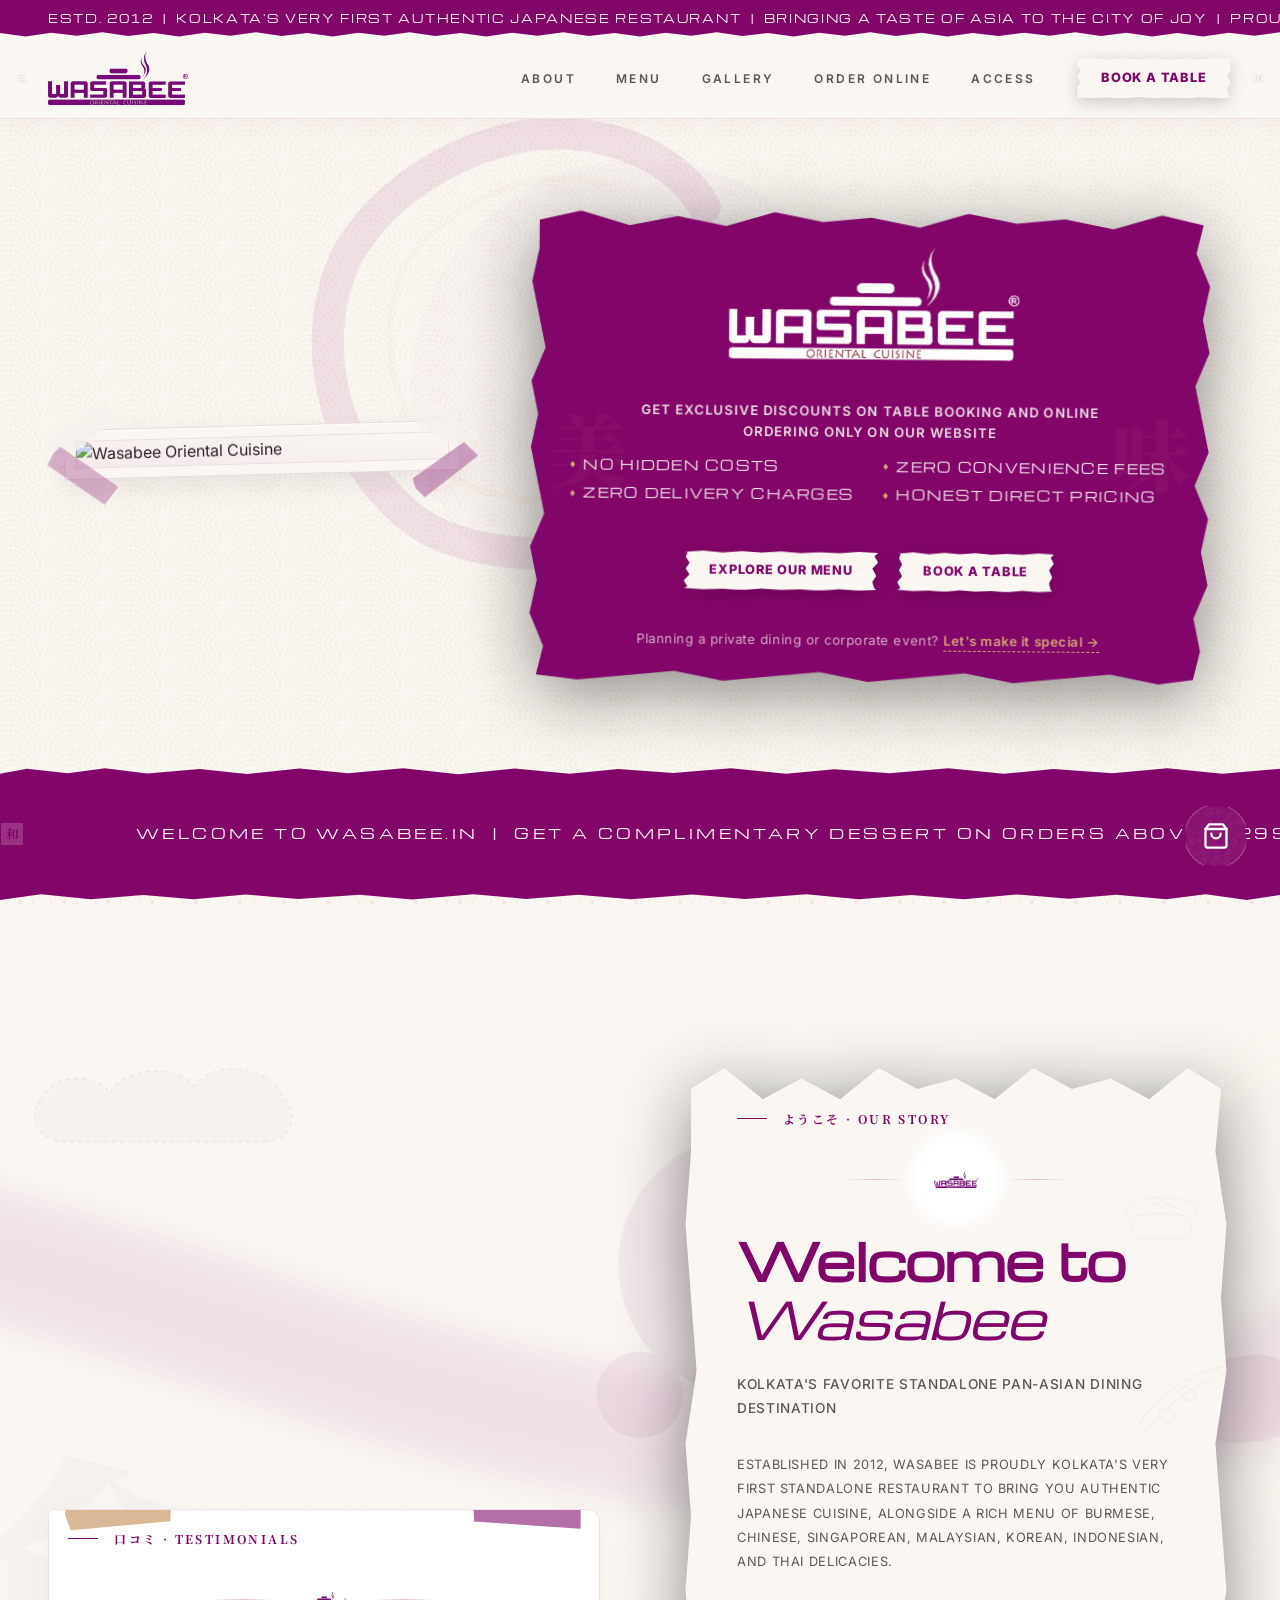
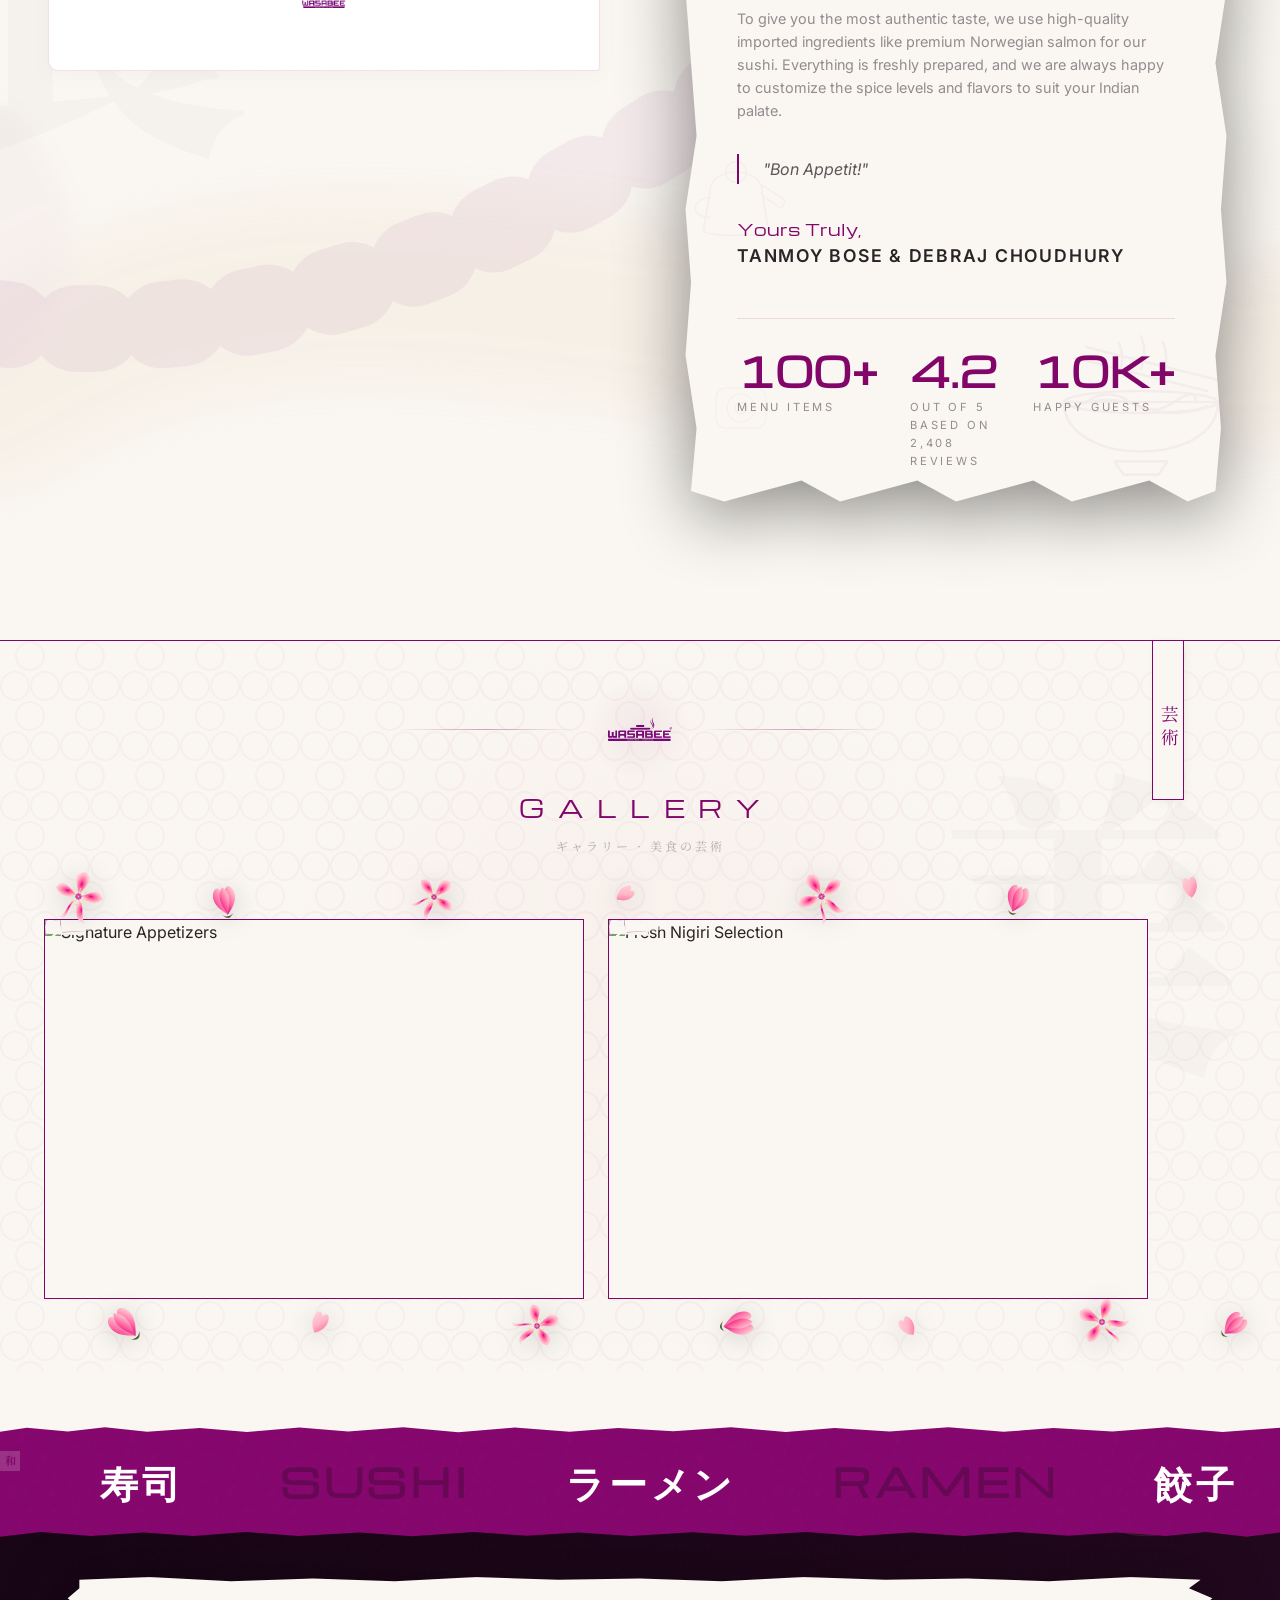
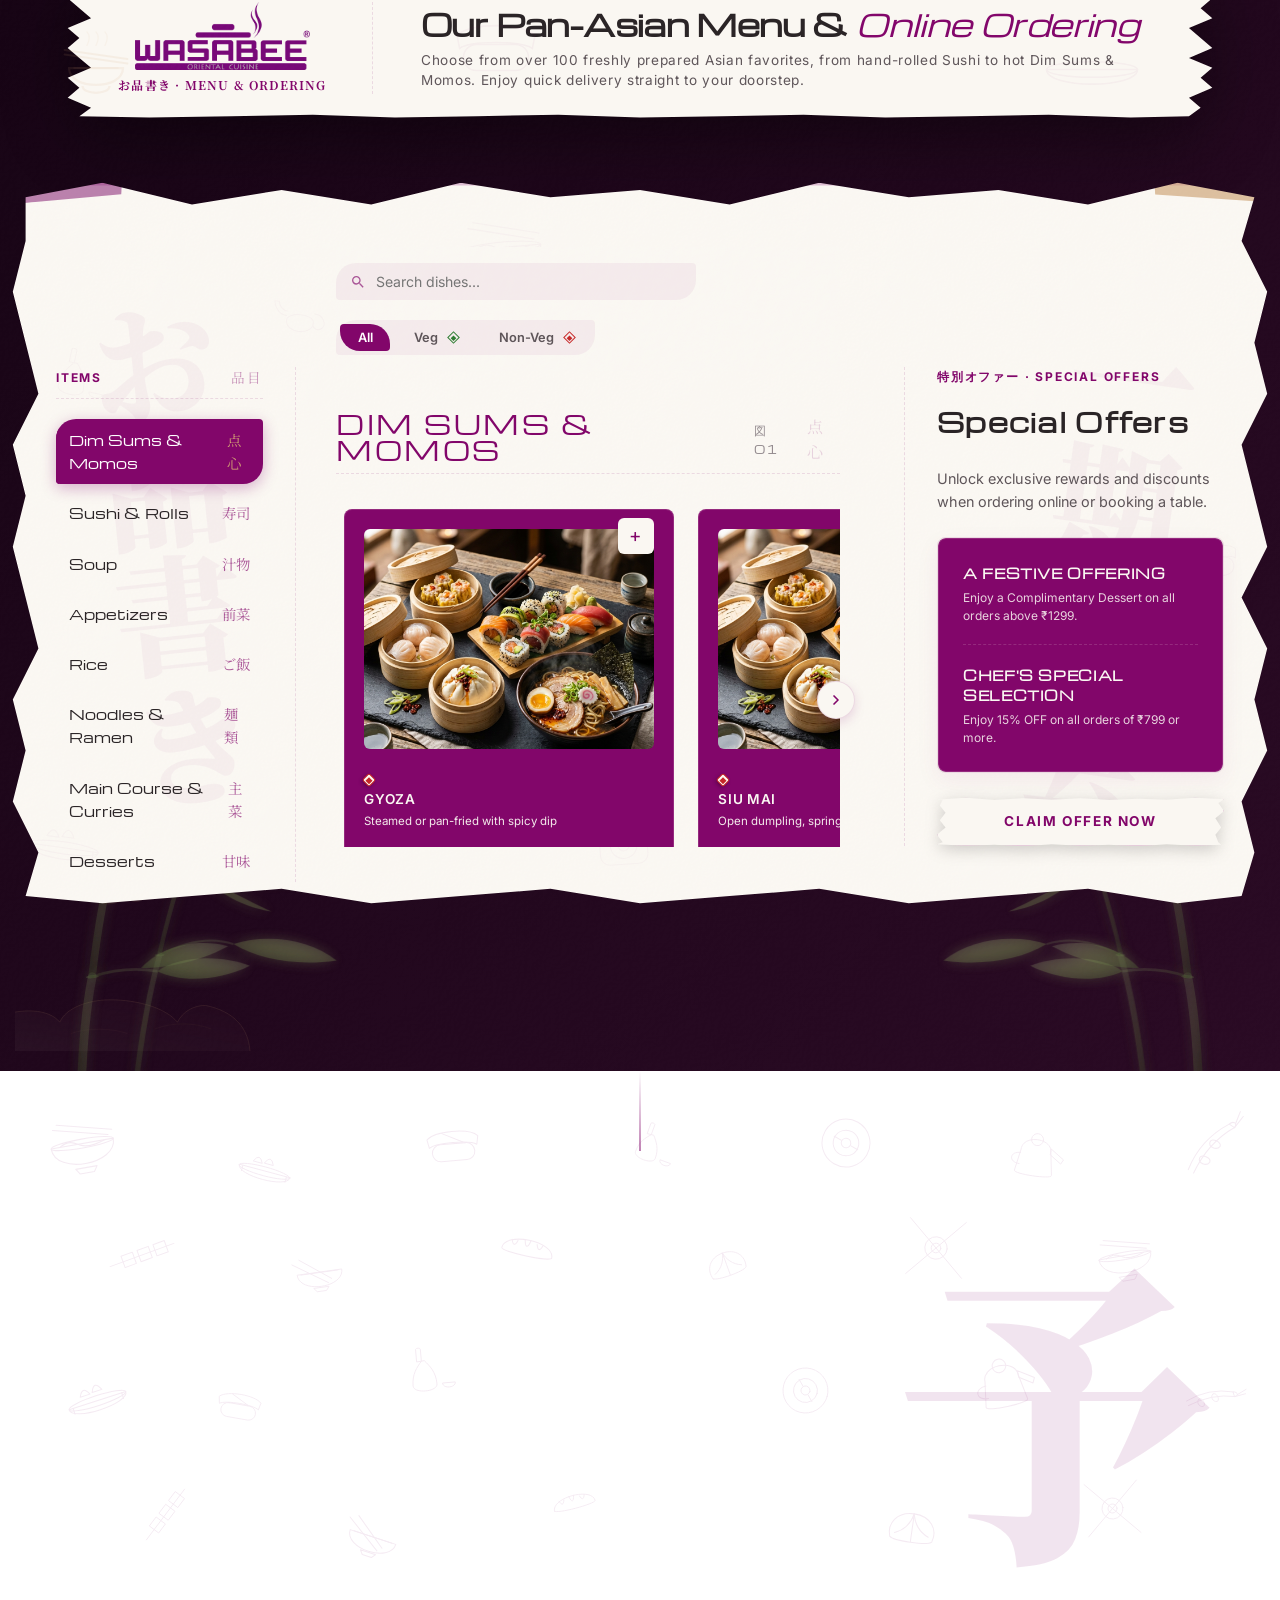
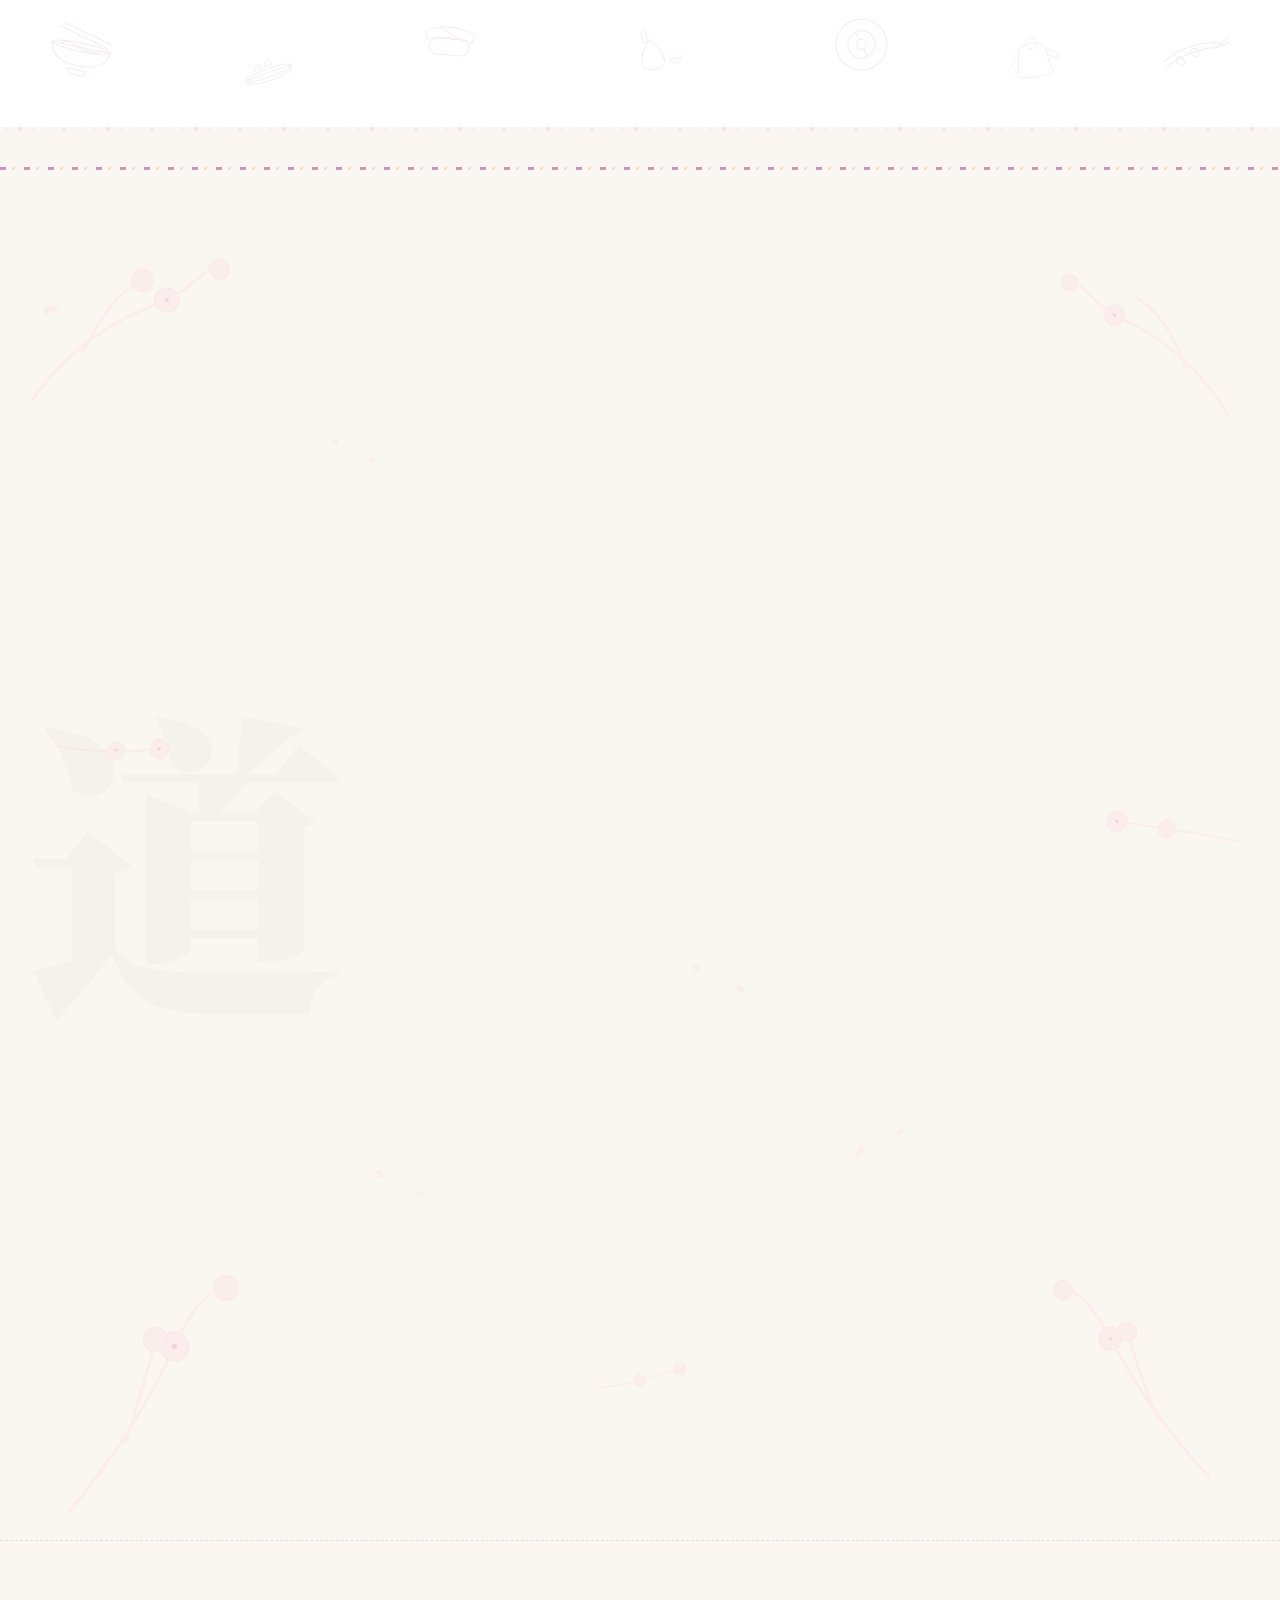
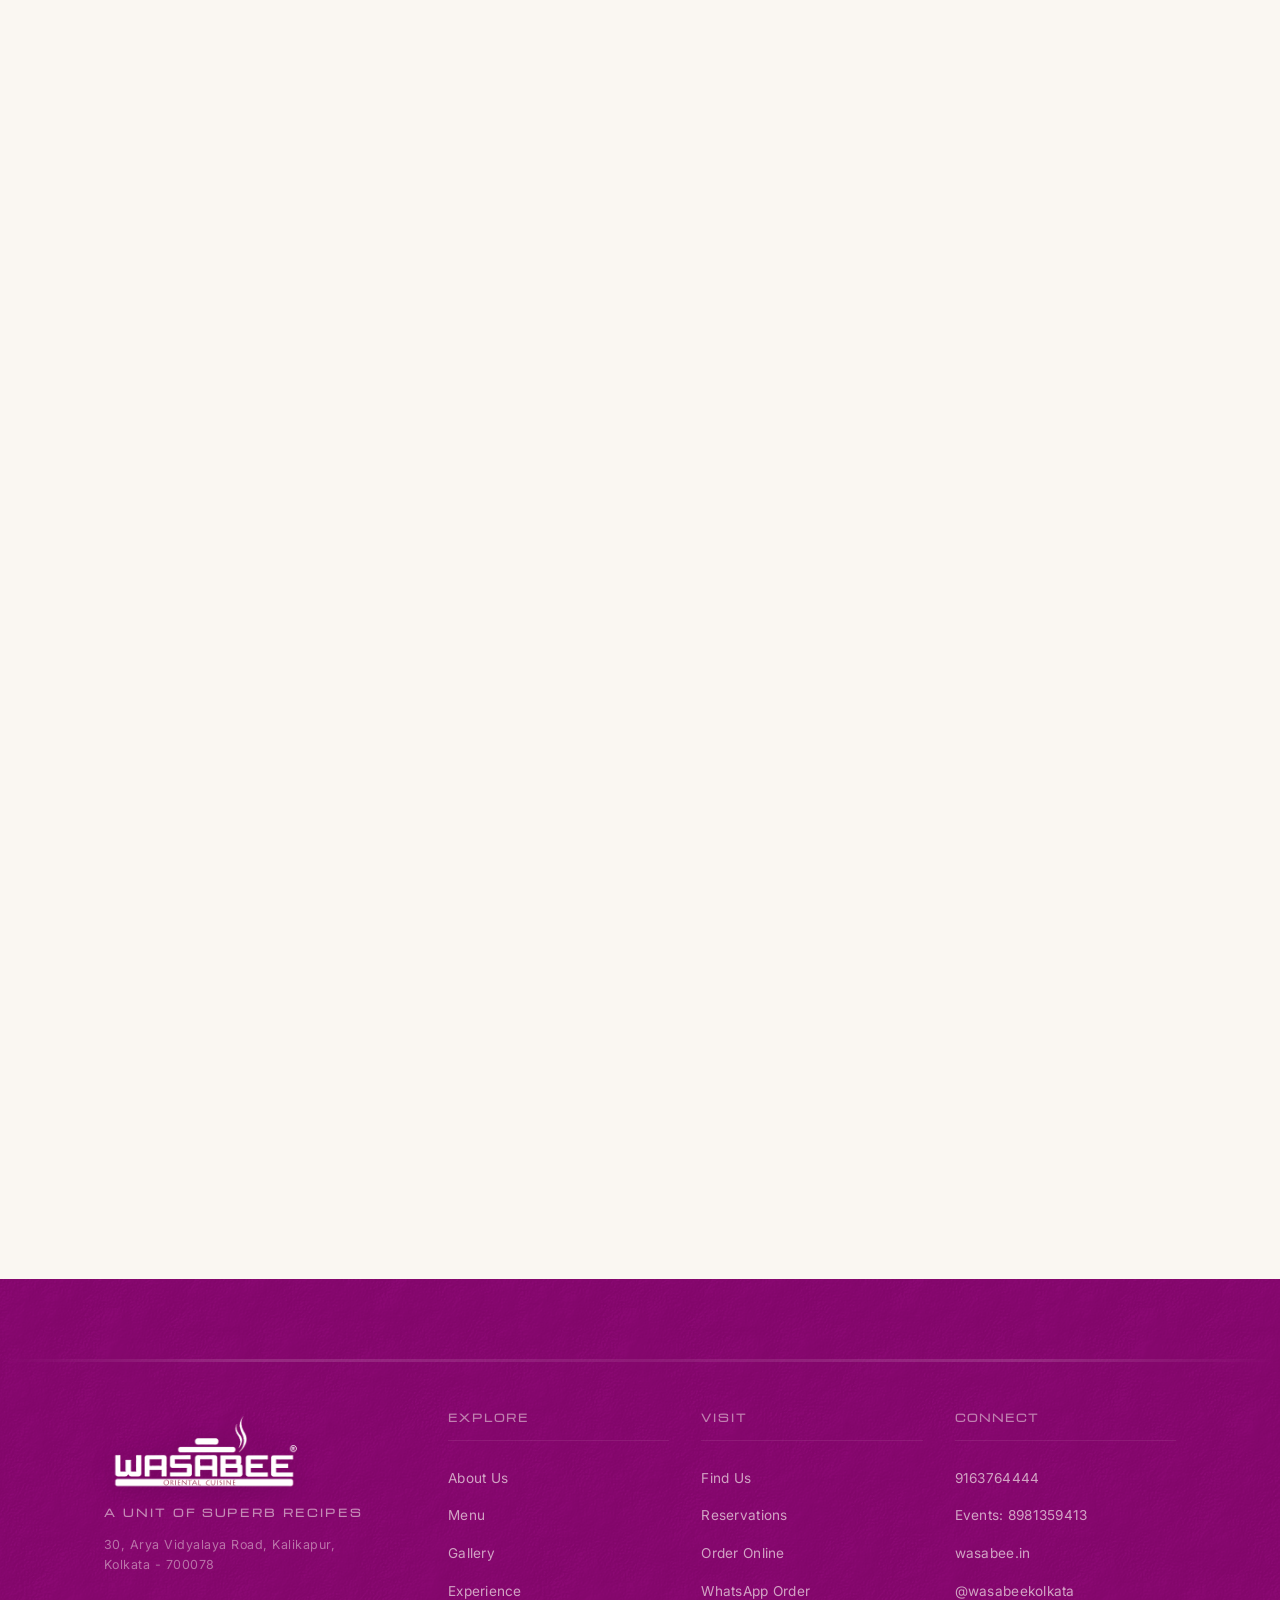
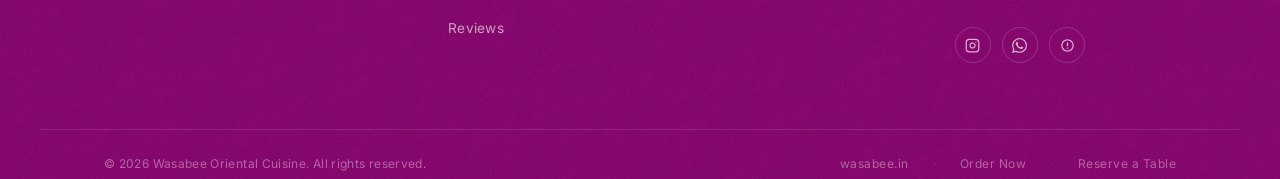
==== commit b5c16b83: "feat(menu): replace obsolete bamboo fencing with elegant luminous green watermark bamboo doodles wit" ====
--- a/index.html
+++ b/index.html
@@ -822,305 +822,8 @@
         </div>
       </div>
     </div>
-    <!-- Unified Menu Bamboo Fence Wrapper -->
-    <div class="unified-menu-wrapper">
-      <!-- Top Bamboo Rail -->
-      <div class="bamboo-fence bamboo-fence-top" aria-hidden="true">
-        <svg viewBox="0 0 1200 40" preserveAspectRatio="none" width="100%" height="100%">
-          <defs>
-            <linearGradient id="bamGradH" x1="0%" y1="0%" x2="0%" y2="100%">
-              <stop offset="0%" stop-color="#4B5E27" />
-              <stop offset="25%" stop-color="#7B9338" />
-              <stop offset="60%" stop-color="#9BB44D" />
-              <stop offset="85%" stop-color="#6F8530" />
-              <stop offset="100%" stop-color="#2D3B17" />
-            </linearGradient>
-            <linearGradient id="bamVertGrad" x1="0%" y1="0%" x2="100%" y2="0%">
-              <stop offset="0%" stop-color="#3A491D" />
-              <stop offset="35%" stop-color="#758B33" />
-              <stop offset="70%" stop-color="#93A944" />
-              <stop offset="100%" stop-color="#2B3615" />
-            </linearGradient>
-            <linearGradient id="hempTwine" x1="0%" y1="0%" x2="100%" y2="0%">
-              <stop offset="0%" stop-color="#1A110B" />
-              <stop offset="50%" stop-color="#3D2A1F" />
-              <stop offset="100%" stop-color="#0A0604" />
-            </linearGradient>
-          </defs>
-          <g opacity="0.85">
-            <rect x="20" y="0" width="10" height="40" fill="url(#bamVertGrad)" rx="1"/>
-            <rect x="60" y="0" width="10" height="40" fill="url(#bamVertGrad)" rx="1"/>
-            <rect x="100" y="0" width="10" height="40" fill="url(#bamVertGrad)" rx="1"/>
-            <rect x="140" y="0" width="10" height="40" fill="url(#bamVertGrad)" rx="1"/>
-            <rect x="180" y="0" width="10" height="40" fill="url(#bamVertGrad)" rx="1"/>
-            <rect x="220" y="0" width="10" height="40" fill="url(#bamVertGrad)" rx="1"/>
-            <rect x="260" y="0" width="10" height="40" fill="url(#bamVertGrad)" rx="1"/>
-            <rect x="300" y="0" width="10" height="40" fill="url(#bamVertGrad)" rx="1"/>
-            <rect x="340" y="0" width="10" height="40" fill="url(#bamVertGrad)" rx="1"/>
-            <rect x="380" y="0" width="10" height="40" fill="url(#bamVertGrad)" rx="1"/>
-            <rect x="420" y="0" width="10" height="40" fill="url(#bamVertGrad)" rx="1"/>
-            <rect x="460" y="0" width="10" height="40" fill="url(#bamVertGrad)" rx="1"/>
-            <rect x="500" y="0" width="10" height="40" fill="url(#bamVertGrad)" rx="1"/>
-            <rect x="540" y="0" width="10" height="40" fill="url(#bamVertGrad)" rx="1"/>
-            <rect x="580" y="0" width="10" height="40" fill="url(#bamVertGrad)" rx="1"/>
-            <rect x="620" y="0" width="10" height="40" fill="url(#bamVertGrad)" rx="1"/>
-            <rect x="660" y="0" width="10" height="40" fill="url(#bamVertGrad)" rx="1"/>
-            <rect x="700" y="0" width="10" height="40" fill="url(#bamVertGrad)" rx="1"/>
-            <rect x="740" y="0" width="10" height="40" fill="url(#bamVertGrad)" rx="1"/>
-            <rect x="780" y="0" width="10" height="40" fill="url(#bamVertGrad)" rx="1"/>
-            <rect x="820" y="0" width="10" height="40" fill="url(#bamVertGrad)" rx="1"/>
-            <rect x="860" y="0" width="10" height="40" fill="url(#bamVertGrad)" rx="1"/>
-            <rect x="900" y="0" width="10" height="40" fill="url(#bamVertGrad)" rx="1"/>
-            <rect x="940" y="0" width="10" height="40" fill="url(#bamVertGrad)" rx="1"/>
-            <rect x="980" y="0" width="10" height="40" fill="url(#bamVertGrad)" rx="1"/>
-            <rect x="1020" y="0" width="10" height="40" fill="url(#bamVertGrad)" rx="1"/>
-            <rect x="1060" y="0" width="10" height="40" fill="url(#bamVertGrad)" rx="1"/>
-            <rect x="1100" y="0" width="10" height="40" fill="url(#bamVertGrad)" rx="1"/>
-            <rect x="1140" y="0" width="10" height="40" fill="url(#bamVertGrad)" rx="1"/>
-            <rect x="1180" y="0" width="10" height="40" fill="url(#bamVertGrad)" rx="1"/>
-          </g>
-          <rect x="0" y="8" width="1200" height="9" fill="url(#bamGradH)" rx="1"/>
-          <rect x="0" y="23" width="1200" height="9" fill="url(#bamGradH)" rx="1"/>
-          <g fill="url(#hempTwine)">
-            <rect x="23.5" y="6" width="3" height="28" rx="0.5" transform="rotate(45, 25, 20)"/>
-            <rect x="23.5" y="6" width="3" height="28" rx="0.5" transform="rotate(-45, 25, 20)"/>
-            <rect x="63.5" y="6" width="3" height="28" rx="0.5" transform="rotate(45, 65, 20)"/>
-            <rect x="63.5" y="6" width="3" height="28" rx="0.5" transform="rotate(-45, 65, 20)"/>
-            <rect x="103.5" y="6" width="3" height="28" rx="0.5" transform="rotate(45, 105, 20)"/>
-            <rect x="103.5" y="6" width="3" height="28" rx="0.5" transform="rotate(-45, 105, 20)"/>
-            <rect x="143.5" y="6" width="3" height="28" rx="0.5" transform="rotate(45, 145, 20)"/>
-            <rect x="143.5" y="6" width="3" height="28" rx="0.5" transform="rotate(-45, 145, 20)"/>
-            <rect x="183.5" y="6" width="3" height="28" rx="0.5" transform="rotate(45, 185, 20)"/>
-            <rect x="183.5" y="6" width="3" height="28" rx="0.5" transform="rotate(-45, 185, 20)"/>
-            <rect x="223.5" y="6" width="3" height="28" rx="0.5" transform="rotate(45, 225, 20)"/>
-            <rect x="223.5" y="6" width="3" height="28" rx="0.5" transform="rotate(-45, 225, 20)"/>
-            <rect x="263.5" y="6" width="3" height="28" rx="0.5" transform="rotate(45, 265, 20)"/>
-            <rect x="263.5" y="6" width="3" height="28" rx="0.5" transform="rotate(-45, 265, 20)"/>
-            <rect x="303.5" y="6" width="3" height="28" rx="0.5" transform="rotate(45, 305, 20)"/>
-            <rect x="303.5" y="6" width="3" height="28" rx="0.5" transform="rotate(-45, 305, 20)"/>
-            <rect x="343.5" y="6" width="3" height="28" rx="0.5" transform="rotate(45, 345, 20)"/>
-            <rect x="343.5" y="6" width="3" height="28" rx="0.5" transform="rotate(-45, 345, 20)"/>
-            <rect x="383.5" y="6" width="3" height="28" rx="0.5" transform="rotate(45, 385, 20)"/>
-            <rect x="383.5" y="6" width="3" height="28" rx="0.5" transform="rotate(-45, 385, 20)"/>
-            <rect x="423.5" y="6" width="3" height="28" rx="0.5" transform="rotate(45, 425, 20)"/>
-            <rect x="423.5" y="6" width="3" height="28" rx="0.5" transform="rotate(-45, 425, 20)"/>
-            <rect x="463.5" y="6" width="3" height="28" rx="0.5" transform="rotate(45, 465, 20)"/>
-            <rect x="463.5" y="6" width="3" height="28" rx="0.5" transform="rotate(-45, 465, 20)"/>
-            <rect x="503.5" y="6" width="3" height="28" rx="0.5" transform="rotate(45, 505, 20)"/>
-            <rect x="503.5" y="6" width="3" height="28" rx="0.5" transform="rotate(-45, 505, 20)"/>
-            <rect x="543.5" y="6" width="3" height="28" rx="0.5" transform="rotate(45, 545, 20)"/>
-            <rect x="543.5" y="6" width="3" height="28" rx="0.5" transform="rotate(-45, 545, 20)"/>
-            <rect x="583.5" y="6" width="3" height="28" rx="0.5" transform="rotate(45, 585, 20)"/>
-            <rect x="583.5" y="6" width="3" height="28" rx="0.5" transform="rotate(-45, 585, 20)"/>
-            <rect x="623.5" y="6" width="3" height="28" rx="0.5" transform="rotate(45, 625, 20)"/>
-            <rect x="623.5" y="6" width="3" height="28" rx="0.5" transform="rotate(-45, 625, 20)"/>
-            <rect x="663.5" y="6" width="3" height="28" rx="0.5" transform="rotate(45, 665, 20)"/>
-            <rect x="663.5" y="6" width="3" height="28" rx="0.5" transform="rotate(-45, 665, 20)"/>
-            <rect x="703.5" y="6" width="3" height="28" rx="0.5" transform="rotate(45, 705, 20)"/>
-            <rect x="703.5" y="6" width="3" height="28" rx="0.5" transform="rotate(-45, 705, 20)"/>
-            <rect x="743.5" y="6" width="3" height="28" rx="0.5" transform="rotate(45, 745, 20)"/>
-            <rect x="743.5" y="6" width="3" height="28" rx="0.5" transform="rotate(-45, 745, 20)"/>
-            <rect x="783.5" y="6" width="3" height="28" rx="0.5" transform="rotate(45, 785, 20)"/>
-            <rect x="783.5" y="6" width="3" height="28" rx="0.5" transform="rotate(-45, 785, 20)"/>
-            <rect x="823.5" y="6" width="3" height="28" rx="0.5" transform="rotate(45, 825, 20)"/>
-            <rect x="823.5" y="6" width="3" height="28" rx="0.5" transform="rotate(-45, 825, 20)"/>
-            <rect x="863.5" y="6" width="3" height="28" rx="0.5" transform="rotate(45, 865, 20)"/>
-            <rect x="863.5" y="6" width="3" height="28" rx="0.5" transform="rotate(-45, 865, 20)"/>
-            <rect x="903.5" y="6" width="3" height="28" rx="0.5" transform="rotate(45, 905, 20)"/>
-            <rect x="903.5" y="6" width="3" height="28" rx="0.5" transform="rotate(-45, 905, 20)"/>
-            <rect x="943.5" y="6" width="3" height="28" rx="0.5" transform="rotate(45, 945, 20)"/>
-            <rect x="943.5" y="6" width="3" height="28" rx="0.5" transform="rotate(-45, 945, 20)"/>
-            <rect x="983.5" y="6" width="3" height="28" rx="0.5" transform="rotate(45, 985, 20)"/>
-            <rect x="983.5" y="6" width="3" height="28" rx="0.5" transform="rotate(-45, 985, 20)"/>
-            <rect x="1023.5" y="6" width="3" height="28" rx="0.5" transform="rotate(45, 1025, 20)"/>
-            <rect x="1023.5" y="6" width="3" height="28" rx="0.5" transform="rotate(-45, 1025, 20)"/>
-            <rect x="1063.5" y="6" width="3" height="28" rx="0.5" transform="rotate(45, 1065, 20)"/>
-            <rect x="1063.5" y="6" width="3" height="28" rx="0.5" transform="rotate(-45, 1065, 20)"/>
-            <rect x="1103.5" y="6" width="3" height="28" rx="0.5" transform="rotate(45, 1105, 20)"/>
-            <rect x="1103.5" y="6" width="3" height="28" rx="0.5" transform="rotate(-45, 1105, 20)"/>
-            <rect x="1143.5" y="6" width="3" height="28" rx="0.5" transform="rotate(45, 1145, 20)"/>
-            <rect x="1143.5" y="6" width="3" height="28" rx="0.5" transform="rotate(-45, 1145, 20)"/>
-            <rect x="1183.5" y="6" width="3" height="28" rx="0.5" transform="rotate(45, 1185, 20)"/>
-            <rect x="1183.5" y="6" width="3" height="28" rx="0.5" transform="rotate(-45, 1185, 20)"/>
-          </g>
-        </svg>
-      </div>
-
-      <!-- Left Bamboo Fence -->
-      <div class="bamboo-fence bamboo-fence-left" aria-hidden="true">
-        <svg viewBox="0 0 40 1000" preserveAspectRatio="none" width="100%" height="100%">
-          <g opacity="0.85">
-            <rect x="0" y="20" width="40" height="8" fill="url(#bamGradH)" rx="1"/>
-            <rect x="0" y="60" width="40" height="8" fill="url(#bamGradH)" rx="1"/>
-            <rect x="0" y="100" width="40" height="8" fill="url(#bamGradH)" rx="1"/>
-            <rect x="0" y="140" width="40" height="8" fill="url(#bamGradH)" rx="1"/>
-            <rect x="0" y="180" width="40" height="8" fill="url(#bamGradH)" rx="1"/>
-            <rect x="0" y="220" width="40" height="8" fill="url(#bamGradH)" rx="1"/>
-            <rect x="0" y="260" width="40" height="8" fill="url(#bamGradH)" rx="1"/>
-            <rect x="0" y="300" width="40" height="8" fill="url(#bamGradH)" rx="1"/>
-            <rect x="0" y="340" width="40" height="8" fill="url(#bamGradH)" rx="1"/>
-            <rect x="0" y="380" width="40" height="8" fill="url(#bamGradH)" rx="1"/>
-            <rect x="0" y="420" width="40" height="8" fill="url(#bamGradH)" rx="1"/>
-            <rect x="0" y="460" width="40" height="8" fill="url(#bamGradH)" rx="1"/>
-            <rect x="0" y="500" width="40" height="8" fill="url(#bamGradH)" rx="1"/>
-            <rect x="0" y="540" width="40" height="8" fill="url(#bamGradH)" rx="1"/>
-            <rect x="0" y="580" width="40" height="8" fill="url(#bamGradH)" rx="1"/>
-            <rect x="0" y="620" width="40" height="8" fill="url(#bamGradH)" rx="1"/>
-            <rect x="0" y="660" width="40" height="8" fill="url(#bamGradH)" rx="1"/>
-            <rect x="0" y="700" width="40" height="8" fill="url(#bamGradH)" rx="1"/>
-            <rect x="0" y="740" width="40" height="8" fill="url(#bamGradH)" rx="1"/>
-            <rect x="0" y="780" width="40" height="8" fill="url(#bamGradH)" rx="1"/>
-            <rect x="0" y="820" width="40" height="8" fill="url(#bamGradH)" rx="1"/>
-            <rect x="0" y="860" width="40" height="8" fill="url(#bamGradH)" rx="1"/>
-            <rect x="0" y="900" width="40" height="8" fill="url(#bamGradH)" rx="1"/>
-            <rect x="0" y="940" width="40" height="8" fill="url(#bamGradH)" rx="1"/>
-            <rect x="0" y="980" width="40" height="8" fill="url(#bamGradH)" rx="1"/>
-          </g>
-          <rect x="8" y="0" width="9" height="1000" fill="url(#bamVertGrad)" rx="1"/>
-          <rect x="23" y="0" width="9" height="1000" fill="url(#bamVertGrad)" rx="1"/>
-          <g fill="url(#hempTwine)">
-            <rect x="6" y="23.5" width="28" height="3" rx="0.5" transform="rotate(45, 20, 25)"/>
-            <rect x="6" y="23.5" width="28" height="3" rx="0.5" transform="rotate(-45, 20, 25)"/>
-            <rect x="6" y="63.5" width="28" height="3" rx="0.5" transform="rotate(45, 20, 65)"/>
-            <rect x="6" y="63.5" width="28" height="3" rx="0.5" transform="rotate(-45, 20, 65)"/>
-            <rect x="6" y="103.5" width="28" height="3" rx="0.5" transform="rotate(45, 20, 105)"/>
-            <rect x="6" y="103.5" width="28" height="3" rx="0.5" transform="rotate(-45, 20, 105)"/>
-            <rect x="6" y="143.5" width="28" height="3" rx="0.5" transform="rotate(45, 20, 145)"/>
-            <rect x="6" y="143.5" width="28" height="3" rx="0.5" transform="rotate(-45, 20, 145)"/>
-            <rect x="6" y="183.5" width="28" height="3" rx="0.5" transform="rotate(45, 20, 185)"/>
-            <rect x="6" y="183.5" width="28" height="3" rx="0.5" transform="rotate(-45, 20, 185)"/>
-            <rect x="6" y="223.5" width="28" height="3" rx="0.5" transform="rotate(45, 20, 225)"/>
-            <rect x="6" y="223.5" width="28" height="3" rx="0.5" transform="rotate(-45, 20, 225)"/>
-            <rect x="6" y="263.5" width="28" height="3" rx="0.5" transform="rotate(45, 20, 265)"/>
-            <rect x="6" y="263.5" width="28" height="3" rx="0.5" transform="rotate(-45, 20, 265)"/>
-            <rect x="6" y="303.5" width="28" height="3" rx="0.5" transform="rotate(45, 20, 305)"/>
-            <rect x="6" y="303.5" width="28" height="3" rx="0.5" transform="rotate(-45, 20, 305)"/>
-            <rect x="6" y="343.5" width="28" height="3" rx="0.5" transform="rotate(45, 20, 345)"/>
-            <rect x="6" y="343.5" width="28" height="3" rx="0.5" transform="rotate(-45, 20, 345)"/>
-            <rect x="6" y="383.5" width="28" height="3" rx="0.5" transform="rotate(45, 20, 385)"/>
-            <rect x="6" y="383.5" width="28" height="3" rx="0.5" transform="rotate(-45, 20, 385)"/>
-            <rect x="6" y="423.5" width="28" height="3" rx="0.5" transform="rotate(45, 20, 425)"/>
-            <rect x="6" y="423.5" width="28" height="3" rx="0.5" transform="rotate(-45, 20, 425)"/>
-            <rect x="6" y="463.5" width="28" height="3" rx="0.5" transform="rotate(45, 20, 465)"/>
-            <rect x="6" y="463.5" width="28" height="3" rx="0.5" transform="rotate(-45, 20, 465)"/>
-            <rect x="6" y="503.5" width="28" height="3" rx="0.5" transform="rotate(45, 20, 505)"/>
-            <rect x="6" y="503.5" width="28" height="3" rx="0.5" transform="rotate(-45, 20, 505)"/>
-            <rect x="6" y="543.5" width="28" height="3" rx="0.5" transform="rotate(45, 20, 545)"/>
-            <rect x="6" y="543.5" width="28" height="3" rx="0.5" transform="rotate(-45, 20, 545)"/>
-            <rect x="6" y="583.5" width="28" height="3" rx="0.5" transform="rotate(45, 20, 585)"/>
-            <rect x="6" y="583.5" width="28" height="3" rx="0.5" transform="rotate(-45, 20, 585)"/>
-            <rect x="6" y="623.5" width="28" height="3" rx="0.5" transform="rotate(45, 20, 625)"/>
-            <rect x="6" y="623.5" width="28" height="3" rx="0.5" transform="rotate(-45, 20, 625)"/>
-            <rect x="6" y="663.5" width="28" height="3" rx="0.5" transform="rotate(45, 20, 665)"/>
-            <rect x="6" y="663.5" width="28" height="3" rx="0.5" transform="rotate(-45, 20, 665)"/>
-            <rect x="6" y="703.5" width="28" height="3" rx="0.5" transform="rotate(45, 20, 705)"/>
-            <rect x="6" y="703.5" width="28" height="3" rx="0.5" transform="rotate(-45, 20, 705)"/>
-            <rect x="6" y="743.5" width="28" height="3" rx="0.5" transform="rotate(45, 20, 745)"/>
-            <rect x="6" y="743.5" width="28" height="3" rx="0.5" transform="rotate(-45, 20, 745)"/>
-            <rect x="6" y="783.5" width="28" height="3" rx="0.5" transform="rotate(45, 20, 785)"/>
-            <rect x="6" y="783.5" width="28" height="3" rx="0.5" transform="rotate(-45, 20, 785)"/>
-            <rect x="6" y="823.5" width="28" height="3" rx="0.5" transform="rotate(45, 20, 825)"/>
-            <rect x="6" y="823.5" width="28" height="3" rx="0.5" transform="rotate(-45, 20, 825)"/>
-            <rect x="6" y="863.5" width="28" height="3" rx="0.5" transform="rotate(45, 20, 865)"/>
-            <rect x="6" y="863.5" width="28" height="3" rx="0.5" transform="rotate(-45, 20, 865)"/>
-            <rect x="6" y="903.5" width="28" height="3" rx="0.5" transform="rotate(45, 20, 905)"/>
-            <rect x="6" y="903.5" width="28" height="3" rx="0.5" transform="rotate(-45, 20, 905)"/>
-            <rect x="6" y="943.5" width="28" height="3" rx="0.5" transform="rotate(45, 20, 945)"/>
-            <rect x="6" y="943.5" width="28" height="3" rx="0.5" transform="rotate(-45, 20, 945)"/>
-            <rect x="6" y="983.5" width="28" height="3" rx="0.5" transform="rotate(45, 20, 985)"/>
-            <rect x="6" y="983.5" width="28" height="3" rx="0.5" transform="rotate(-45, 20, 985)"/>
-          </g>
-        </svg>
-      </div>
-
-      <!-- Right Bamboo Fence -->
-      <div class="bamboo-fence bamboo-fence-right" aria-hidden="true">
-        <svg viewBox="0 0 40 1000" preserveAspectRatio="none" width="100%" height="100%">
-          <g opacity="0.85">
-            <rect x="0" y="20" width="40" height="8" fill="url(#bamGradH)" rx="1"/>
-            <rect x="0" y="60" width="40" height="8" fill="url(#bamGradH)" rx="1"/>
-            <rect x="0" y="100" width="40" height="8" fill="url(#bamGradH)" rx="1"/>
-            <rect x="0" y="140" width="40" height="8" fill="url(#bamGradH)" rx="1"/>
-            <rect x="0" y="180" width="40" height="8" fill="url(#bamGradH)" rx="1"/>
-            <rect x="0" y="220" width="40" height="8" fill="url(#bamGradH)" rx="1"/>
-            <rect x="0" y="260" width="40" height="8" fill="url(#bamGradH)" rx="1"/>
-            <rect x="0" y="300" width="40" height="8" fill="url(#bamGradH)" rx="1"/>
-            <rect x="0" y="340" width="40" height="8" fill="url(#bamGradH)" rx="1"/>
-            <rect x="0" y="380" width="40" height="8" fill="url(#bamGradH)" rx="1"/>
-            <rect x="0" y="420" width="40" height="8" fill="url(#bamGradH)" rx="1"/>
-            <rect x="0" y="460" width="40" height="8" fill="url(#bamGradH)" rx="1"/>
-            <rect x="0" y="500" width="40" height="8" fill="url(#bamGradH)" rx="1"/>
-            <rect x="0" y="540" width="40" height="8" fill="url(#bamGradH)" rx="1"/>
-            <rect x="0" y="580" width="40" height="8" fill="url(#bamGradH)" rx="1"/>
-            <rect x="0" y="620" width="40" height="8" fill="url(#bamGradH)" rx="1"/>
-            <rect x="0" y="660" width="40" height="8" fill="url(#bamGradH)" rx="1"/>
-            <rect x="0" y="700" width="40" height="8" fill="url(#bamGradH)" rx="1"/>
-            <rect x="0" y="740" width="40" height="8" fill="url(#bamGradH)" rx="1"/>
-            <rect x="0" y="780" width="40" height="8" fill="url(#bamGradH)" rx="1"/>
-            <rect x="0" y="820" width="40" height="8" fill="url(#bamGradH)" rx="1"/>
-            <rect x="0" y="860" width="40" height="8" fill="url(#bamGradH)" rx="1"/>
-            <rect x="0" y="900" width="40" height="8" fill="url(#bamGradH)" rx="1"/>
-            <rect x="0" y="940" width="40" height="8" fill="url(#bamGradH)" rx="1"/>
-            <rect x="0" y="980" width="40" height="8" fill="url(#bamGradH)" rx="1"/>
-          </g>
-          <rect x="8" y="0" width="9" height="1000" fill="url(#bamVertGrad)" rx="1"/>
-          <rect x="23" y="0" width="9" height="1000" fill="url(#bamVertGrad)" rx="1"/>
-          <g fill="url(#hempTwine)">
-            <rect x="6" y="23.5" width="28" height="3" rx="0.5" transform="rotate(45, 20, 25)"/>
-            <rect x="6" y="23.5" width="28" height="3" rx="0.5" transform="rotate(-45, 20, 25)"/>
-            <rect x="6" y="63.5" width="28" height="3" rx="0.5" transform="rotate(45, 20, 65)"/>
-            <rect x="6" y="63.5" width="28" height="3" rx="0.5" transform="rotate(-45, 20, 65)"/>
-            <rect x="6" y="103.5" width="28" height="3" rx="0.5" transform="rotate(45, 20, 105)"/>
-            <rect x="6" y="103.5" width="28" height="3" rx="0.5" transform="rotate(-45, 20, 105)"/>
-            <rect x="6" y="143.5" width="28" height="3" rx="0.5" transform="rotate(45, 20, 145)"/>
-            <rect x="6" y="143.5" width="28" height="3" rx="0.5" transform="rotate(-45, 20, 145)"/>
-            <rect x="6" y="183.5" width="28" height="3" rx="0.5" transform="rotate(45, 20, 185)"/>
-            <rect x="6" y="183.5" width="28" height="3" rx="0.5" transform="rotate(-45, 20, 185)"/>
-            <rect x="6" y="223.5" width="28" height="3" rx="0.5" transform="rotate(45, 20, 225)"/>
-            <rect x="6" y="223.5" width="28" height="3" rx="0.5" transform="rotate(-45, 20, 225)"/>
-            <rect x="6" y="263.5" width="28" height="3" rx="0.5" transform="rotate(45, 20, 265)"/>
-            <rect x="6" y="263.5" width="28" height="3" rx="0.5" transform="rotate(-45, 20, 265)"/>
-            <rect x="6" y="303.5" width="28" height="3" rx="0.5" transform="rotate(45, 20, 305)"/>
-            <rect x="6" y="303.5" width="28" height="3" rx="0.5" transform="rotate(-45, 20, 305)"/>
-            <rect x="6" y="343.5" width="28" height="3" rx="0.5" transform="rotate(45, 20, 345)"/>
-            <rect x="6" y="343.5" width="28" height="3" rx="0.5" transform="rotate(-45, 20, 345)"/>
-            <rect x="6" y="383.5" width="28" height="3" rx="0.5" transform="rotate(45, 20, 385)"/>
-            <rect x="6" y="383.5" width="28" height="3" rx="0.5" transform="rotate(-45, 20, 385)"/>
-            <rect x="6" y="423.5" width="28" height="3" rx="0.5" transform="rotate(45, 20, 425)"/>
-            <rect x="6" y="423.5" width="28" height="3" rx="0.5" transform="rotate(-45, 20, 425)"/>
-            <rect x="6" y="463.5" width="28" height="3" rx="0.5" transform="rotate(45, 20, 465)"/>
-            <rect x="6" y="463.5" width="28" height="3" rx="0.5" transform="rotate(-45, 20, 465)"/>
-            <rect x="6" y="503.5" width="28" height="3" rx="0.5" transform="rotate(45, 20, 505)"/>
-            <rect x="6" y="503.5" width="28" height="3" rx="0.5" transform="rotate(-45, 20, 505)"/>
-            <rect x="6" y="543.5" width="28" height="3" rx="0.5" transform="rotate(45, 20, 545)"/>
-            <rect x="6" y="543.5" width="28" height="3" rx="0.5" transform="rotate(-45, 20, 545)"/>
-            <rect x="6" y="583.5" width="28" height="3" rx="0.5" transform="rotate(45, 20, 585)"/>
-            <rect x="6" y="583.5" width="28" height="3" rx="0.5" transform="rotate(-45, 20, 585)"/>
-            <rect x="6" y="623.5" width="28" height="3" rx="0.5" transform="rotate(45, 20, 625)"/>
-            <rect x="6" y="623.5" width="28" height="3" rx="0.5" transform="rotate(-45, 20, 625)"/>
-            <rect x="6" y="663.5" width="28" height="3" rx="0.5" transform="rotate(45, 20, 665)"/>
-            <rect x="6" y="663.5" width="28" height="3" rx="0.5" transform="rotate(-45, 20, 665)"/>
-            <rect x="6" y="703.5" width="28" height="3" rx="0.5" transform="rotate(45, 20, 705)"/>
-            <rect x="6" y="703.5" width="28" height="3" rx="0.5" transform="rotate(-45, 20, 705)"/>
-            <rect x="6" y="743.5" width="28" height="3" rx="0.5" transform="rotate(45, 20, 745)"/>
-            <rect x="6" y="743.5" width="28" height="3" rx="0.5" transform="rotate(-45, 20, 745)"/>
-            <rect x="6" y="783.5" width="28" height="3" rx="0.5" transform="rotate(45, 20, 785)"/>
-            <rect x="6" y="783.5" width="28" height="3" rx="0.5" transform="rotate(-45, 20, 785)"/>
-            <rect x="6" y="823.5" width="28" height="3" rx="0.5" transform="rotate(45, 20, 825)"/>
-            <rect x="6" y="823.5" width="28" height="3" rx="0.5" transform="rotate(-45, 20, 825)"/>
-            <rect x="6" y="863.5" width="28" height="3" rx="0.5" transform="rotate(45, 20, 865)"/>
-            <rect x="6" y="863.5" width="28" height="3" rx="0.5" transform="rotate(-45, 20, 865)"/>
-            <rect x="6" y="903.5" width="28" height="3" rx="0.5" transform="rotate(45, 20, 905)"/>
-            <rect x="6" y="903.5" width="28" height="3" rx="0.5" transform="rotate(-45, 20, 905)"/>
-            <rect x="6" y="943.5" width="28" height="3" rx="0.5" transform="rotate(45, 20, 945)"/>
-            <rect x="6" y="943.5" width="28" height="3" rx="0.5" transform="rotate(-45, 20, 945)"/>
-            <rect x="6" y="983.5" width="28" height="3" rx="0.5" transform="rotate(45, 20, 985)"/>
-            <rect x="6" y="983.5" width="28" height="3" rx="0.5" transform="rotate(-45, 20, 985)"/>
-          </g>
-        </svg>
-      </div>
-
-      <div class="unified-menu-container">
+    <!-- Unified 3-Column Menu Container -->
+    <div class="unified-menu-container">
       <!-- Washi Mounting Tapes on Menu corners -->
       <div class="poster-tape tape-tl" style="background-color: rgba(130, 6, 106, 0.45); border-color: rgba(250, 247, 242, 0.1); top: -14px; left: 16px; width: 110px; height: 32px; transform: rotate(-4deg); clip-path: polygon(2% 8%, 98% 3%, 95% 90%, 4% 96%, 0 45%);"></div>
       <div class="poster-tape tape-tr" style="background-color: rgba(212, 165, 116, 0.6); border-color: rgba(130, 6, 106, 0.1); top: -14px; right: 16px; width: 110px; height: 32px; transform: rotate(5deg); clip-path: polygon(3% 3%, 97% 6%, 99% 88%, 2% 94%, 0 46%);"></div>
@@ -1830,8 +1533,199 @@
       </aside>
 
     </div><!-- /unified-menu-container -->
-  </div><!-- /unified-menu-wrapper -->
-
+
+    <!-- Luminous Green Bamboo Bottom Doodles -->
+    <div class="menu-bamboo-doodle menu-bamboo-left" aria-hidden="true">
+      <svg viewBox="0 0 350 400" fill="none" xmlns="http://www.w3.org/2000/svg">
+        <defs>
+          <linearGradient id="bambooStalkGradLeft" x1="0%" y1="100%" x2="100%" y2="0%">
+            <stop offset="0%" stop-color="#3F5229" stop-opacity="0.35"/>
+            <stop offset="50%" stop-color="#728F4E" stop-opacity="0.25"/>
+            <stop offset="100%" stop-color="#A5C77F" stop-opacity="0.15"/>
+          </linearGradient>
+          <linearGradient id="bambooLeafGradLeft" x1="0%" y1="100%" x2="100%" y2="0%">
+            <stop offset="0%" stop-color="#556E3A" stop-opacity="0.45"/>
+            <stop offset="50%" stop-color="#8EAA60" stop-opacity="0.32"/>
+            <stop offset="100%" stop-color="#CBE5A2" stop-opacity="0.18"/>
+          </linearGradient>
+          <filter id="bambooGlowLeft" x="-20%" y="-20%" width="140%" height="140%">
+            <feGaussianBlur stdDeviation="6" result="blur"/>
+            <feComposite in="SourceGraphic" in2="blur" operator="over"/>
+          </filter>
+        </defs>
+        
+        <!-- Main Stalk -->
+        <g filter="url(#bambooGlowLeft)">
+          <!-- Segment 1: Bottom to Node 1 -->
+          <path d="M 40 400 Q 42 340 50 300" stroke="url(#bambooStalkGradLeft)" stroke-width="8" stroke-linecap="round"/>
+          <ellipse cx="50" cy="300" rx="6" ry="1.5" fill="#728F4E" opacity="0.3" transform="rotate(-5 50 300)"/>
+          
+          <!-- Segment 2: Node 1 to Node 2 -->
+          <path d="M 50 298 Q 58 230 70 190" stroke="url(#bambooStalkGradLeft)" stroke-width="7" stroke-linecap="round"/>
+          <ellipse cx="70" cy="190" rx="5.5" ry="1.5" fill="#728F4E" opacity="0.3" transform="rotate(-6 70 190)"/>
+          
+          <!-- Segment 3: Node 2 to Node 3 -->
+          <path d="M 70 188 Q 80 120 95 80" stroke="url(#bambooStalkGradLeft)" stroke-width="5.5" stroke-linecap="round"/>
+          <ellipse cx="95" cy="80" rx="4.5" ry="1.2" fill="#728F4E" opacity="0.3" transform="rotate(-8 95 80)"/>
+          
+          <!-- Segment 4: Node 3 to Top -->
+          <path d="M 95 79 Q 105 30 115 10" stroke="url(#bambooStalkGradLeft)" stroke-width="4" stroke-linecap="round"/>
+        </g>
+        
+        <!-- Secondary Stalk (Thinner, more curved) -->
+        <g filter="url(#bambooGlowLeft)">
+          <!-- Segment 1 -->
+          <path d="M 90 400 Q 98 330 112 280" stroke="url(#bambooStalkGradLeft)" stroke-width="5" stroke-linecap="round"/>
+          <ellipse cx="112" cy="280" rx="4.5" ry="1.2" fill="#728F4E" opacity="0.3" transform="rotate(-4 112 280)"/>
+          
+          <!-- Segment 2 -->
+          <path d="M 112 278 Q 128 210 148 160" stroke="url(#bambooStalkGradLeft)" stroke-width="4" stroke-linecap="round"/>
+          <ellipse cx="148" cy="160" rx="3.5" ry="1" fill="#728F4E" opacity="0.3" transform="rotate(-6 148 160)"/>
+          
+          <!-- Segment 3 -->
+          <path d="M 148 158 Q 165 100 185 60" stroke="url(#bambooStalkGradLeft)" stroke-width="3" stroke-linecap="round"/>
+        </g>
+
+        <!-- Elegant Watercolor Leaves branching out -->
+        <g fill="url(#bambooLeafGradLeft)" filter="url(#bambooGlowLeft)">
+          <!-- Leaf Cluster 1 (from Main Stalk Node 1: x50, y300) -->
+          <!-- Branch -->
+          <path d="M 50 300 Q 80 290 110 295" stroke="url(#bambooStalkGradLeft)" stroke-width="2.5" fill="none"/>
+          <!-- Leaf A -->
+          <path d="M 110 295 C 130 280, 170 280, 195 290 C 165 305, 130 305, 110 295 Z"/>
+          <!-- Leaf B -->
+          <path d="M 95 292 C 115 270, 150 265, 175 272 C 145 288, 115 292, 95 292 Z"/>
+
+          <!-- Leaf Cluster 2 (from Main Stalk Node 2: x70, y190) -->
+          <!-- Branch -->
+          <path d="M 70 190 Q 110 180 140 195" stroke="url(#bambooStalkGradLeft)" stroke-width="2" fill="none"/>
+          <!-- Leaf A -->
+          <path d="M 140 195 C 170 185, 215 190, 245 210 C 205 215, 165 210, 140 195 Z"/>
+          <!-- Leaf B -->
+          <path d="M 125 188 C 150 170, 195 168, 225 182 C 185 192, 150 192, 125 188 Z"/>
+          <!-- Leaf C -->
+          <path d="M 140 195 C 160 215, 195 230, 215 240 C 185 235, 160 220, 140 195 Z"/>
+
+          <!-- Leaf Cluster 3 (from Main Stalk Node 3: x95, y80) -->
+          <!-- Branch -->
+          <path d="M 95 80 Q 140 75 175 90" stroke="url(#bambooStalkGradLeft)" stroke-width="1.8" fill="none"/>
+          <!-- Leaf A -->
+          <path d="M 175 90 C 205 80, 250 85, 280 105 C 240 110, 200 105, 175 90 Z"/>
+          <!-- Leaf B -->
+          <path d="M 155 82 C 180 65, 225 60, 255 72 C 215 82, 180 82, 155 82 Z"/>
+
+          <!-- Leaf Cluster 4 (from Secondary Stalk Node 1: x112, y280) -->
+          <!-- Branch -->
+          <path d="M 112 280 Q 150 260 180 270" stroke="url(#bambooStalkGradLeft)" stroke-width="1.8" fill="none"/>
+          <!-- Leaf A -->
+          <path d="M 180 270 C 210 260, 250 265, 275 285 C 240 290, 205 285, 180 270 Z"/>
+          
+          <!-- Leaf Cluster 5 (from Secondary Stalk Node 2: x148, y160) -->
+          <!-- Branch -->
+          <path d="M 148 160 Q 190 145 220 160" stroke="url(#bambooStalkGradLeft)" stroke-width="1.5" fill="none"/>
+          <!-- Leaf A -->
+          <path d="M 220 160 C 250 150, 290 155, 315 175 C 280 180, 245 175, 220 160 Z"/>
+          <!-- Leaf B -->
+          <path d="M 200 152 C 225 135, 265 130, 290 142 C 255 152, 225 152, 200 152 Z"/>
+        </g>
+      </svg>
+    </div>
+
+    <div class="menu-bamboo-doodle menu-bamboo-right" aria-hidden="true">
+      <svg viewBox="0 0 350 400" fill="none" xmlns="http://www.w3.org/2000/svg">
+        <defs>
+          <linearGradient id="bambooStalkGradRight" x1="100%" y1="100%" x2="0%" y2="0%">
+            <stop offset="0%" stop-color="#3F5229" stop-opacity="0.35"/>
+            <stop offset="50%" stop-color="#728F4E" stop-opacity="0.25"/>
+            <stop offset="100%" stop-color="#A5C77F" stop-opacity="0.15"/>
+          </linearGradient>
+          <linearGradient id="bambooLeafGradRight" x1="100%" y1="100%" x2="0%" y2="0%">
+            <stop offset="0%" stop-color="#556E3A" stop-opacity="0.45"/>
+            <stop offset="50%" stop-color="#8EAA60" stop-opacity="0.32"/>
+            <stop offset="100%" stop-color="#CBE5A2" stop-opacity="0.18"/>
+          </linearGradient>
+          <filter id="bambooGlowRight" x="-20%" y="-20%" width="140%" height="140%">
+            <feGaussianBlur stdDeviation="6" result="blur"/>
+            <feComposite in="SourceGraphic" in2="blur" operator="over"/>
+          </filter>
+        </defs>
+        
+        <!-- Main Stalk (bending left) -->
+        <g filter="url(#bambooGlowRight)">
+          <!-- Segment 1: Bottom to Node 1 -->
+          <path d="M 310 400 Q 308 340 300 300" stroke="url(#bambooStalkGradRight)" stroke-width="8" stroke-linecap="round"/>
+          <ellipse cx="300" cy="300" rx="6" ry="1.5" fill="#728F4E" opacity="0.3" transform="rotate(5 300 300)"/>
+          
+          <!-- Segment 2: Node 1 to Node 2 -->
+          <path d="M 300 298 Q 292 230 280 190" stroke="url(#bambooStalkGradRight)" stroke-width="7" stroke-linecap="round"/>
+          <ellipse cx="280" cy="190" rx="5.5" ry="1.5" fill="#728F4E" opacity="0.3" transform="rotate(6 280 190)"/>
+          
+          <!-- Segment 3: Node 2 to Node 3 -->
+          <path d="M 280 188 Q 270 120 255 80" stroke="url(#bambooStalkGradRight)" stroke-width="5.5" stroke-linecap="round"/>
+          <ellipse cx="255" cy="80" rx="4.5" ry="1.2" fill="#728F4E" opacity="0.3" transform="rotate(8 255 80)"/>
+          
+          <!-- Segment 4: Node 3 to Top -->
+          <path d="M 255 79 Q 245 30 235 10" stroke="url(#bambooStalkGradRight)" stroke-width="4" stroke-linecap="round"/>
+        </g>
+        
+        <!-- Thinner Secondary Stalk (bending left) -->
+        <g filter="url(#bambooGlowRight)">
+          <!-- Segment 1 -->
+          <path d="M 260 400 Q 252 330 238 280" stroke="url(#bambooStalkGradRight)" stroke-width="5.5" stroke-linecap="round"/>
+          <ellipse cx="238" cy="280" rx="4.5" ry="1.2" fill="#728F4E" opacity="0.3" transform="rotate(4 238 280)"/>
+          
+          <!-- Segment 2 -->
+          <path d="M 238 278 Q 222 210 202 160" stroke="url(#bambooStalkGradRight)" stroke-width="4" stroke-linecap="round"/>
+          <ellipse cx="202" cy="160" rx="3.5" ry="1" fill="#728F4E" opacity="0.3" transform="rotate(6 202 160)"/>
+          
+          <!-- Segment 3 -->
+          <path d="M 202 158 Q 185 100 165 60" stroke="url(#bambooStalkGradRight)" stroke-width="3" stroke-linecap="round"/>
+        </g>
+
+        <!-- Elegant Watercolor Leaves branching out to the left -->
+        <g fill="url(#bambooLeafGradRight)" filter="url(#bambooGlowRight)">
+          <!-- Leaf Cluster 1 (from Main Stalk Node 1: x300, y300) -->
+          <!-- Branch -->
+          <path d="M 300 300 Q 270 290 240 295" stroke="url(#bambooStalkGradRight)" stroke-width="2.5" fill="none"/>
+          <!-- Leaf A -->
+          <path d="M 240 295 C 220 280, 180 280, 155 290 C 185 305, 220 305, 240 295 Z"/>
+          <!-- Leaf B -->
+          <path d="M 255 292 C 235 270, 200 265, 175 272 C 205 288, 235 292, 255 292 Z"/>
+
+          <!-- Leaf Cluster 2 (from Main Stalk Node 2: x280, y190) -->
+          <!-- Branch -->
+          <path d="M 280 190 Q 240 180 210 195" stroke="url(#bambooStalkGradRight)" stroke-width="2" fill="none"/>
+          <!-- Leaf A -->
+          <path d="M 210 195 C 180 185, 135 190, 105 210 C 145 215, 185 210, 210 195 Z"/>
+          <!-- Leaf B -->
+          <path d="M 225 188 C 200 170, 155 168, 125 182 C 165 192, 200 192, 225 188 Z"/>
+          <!-- Leaf C -->
+          <path d="M 210 195 C 190 215, 155 230, 135 240 C 165 235, 190 220, 210 195 Z"/>
+
+          <!-- Leaf Cluster 3 (from Main Stalk Node 3: x255, y80) -->
+          <!-- Branch -->
+          <path d="M 255 80 Q 210 75 175 90" stroke="url(#bambooStalkGradRight)" stroke-width="1.8" fill="none"/>
+          <!-- Leaf A -->
+          <path d="M 175 90 C 145 80, 100 85, 70 105 C 110 110, 150 105, 175 90 Z"/>
+          <!-- Leaf B -->
+          <path d="M 195 82 C 170 65, 125 60, 95 72 C 135 82, 170 82, 195 82 Z"/>
+
+          <!-- Leaf Cluster 4 (from Secondary Stalk Node 1: x238, y280) -->
+          <!-- Branch -->
+          <path d="M 238 280 Q 200 260 170 270" stroke="url(#bambooStalkGradRight)" stroke-width="1.8" fill="none"/>
+          <!-- Leaf A -->
+          <path d="M 170 270 C 140 260, 100 265, 75 285 C 110 290, 145 285, 170 270 Z"/>
+          
+          <!-- Leaf Cluster 5 (from Secondary Stalk Node 2: x202, y160) -->
+          <!-- Branch -->
+          <path d="M 202 160 Q 160 145 130 160" stroke="url(#bambooStalkGradRight)" stroke-width="1.5" fill="none"/>
+          <!-- Leaf A -->
+          <path d="M 130 160 C 100 150, 60 155, 35 175 C 70 180, 105 175, 130 160 Z"/>
+          <!-- Leaf B -->
+          <path d="M 152 152 C 127 135, 87 130, 62 142 C 97 152, 127 152, 152 152 Z"/>
+        </g>
+      </svg>
+    </div>
 
     <!-- End of Unified Menu -->
   </section>
--- a/styles.css
+++ b/styles.css
@@ -10273,74 +10273,86 @@
 }
 
 /* ══════════════════════════════════════════════════════ */
-/* JAPANESE BAMBOO FENCE STYLE SYSTEM                     */
+/* PREMIUM GREEN BAMBOO WATERMARK DOODLES FOR MENU BG    */
 /* ══════════════════════════════════════════════════════ */
-.unified-menu-wrapper {
-  position: relative;
-  width: 100%;
-  max-width: 1400px;
-  margin: 4rem auto;
-  padding: 18px !important;
-  box-sizing: border-box;
+.menu-bamboo-doodle {
+  position: absolute;
+  bottom: 0;
+  width: 380px;
+  height: 420px;
+  pointer-events: none;
+  z-index: 2;
+  opacity: 0.85; /* Combined with internal SVG opacity to stay highly aesthetic and subtle */
+  transition: opacity 0.8s ease, transform 1.2s cubic-bezier(0.25, 1, 0.5, 1), filter 0.8s ease;
   overflow: visible;
-  z-index: 10;
-}
-
-/* Override default container margin when wrapped */
-.unified-menu-wrapper .unified-menu-container {
-  margin: 0 auto !important;
-  width: 100% !important;
-}
-
-.bamboo-fence {
-  position: absolute;
-  pointer-events: none;
-  z-index: 12;
-  opacity: 0.96;
-  filter: drop-shadow(0 6px 14px rgba(0, 0, 0, 0.4));
-  transition: all 0.4s ease;
-}
-
-.bamboo-fence-top {
-  top: -8px;
-  left: 12px;
-  right: 12px;
-  height: 38px;
-}
-
-.bamboo-fence-bottom {
-  bottom: -8px;
-  left: 12px;
-  right: 12px;
-  height: 38px;
-}
-
-.bamboo-fence-left {
-  top: 12px;
-  bottom: 12px;
-  left: -8px;
-  width: 38px;
-}
-
-.bamboo-fence-right {
-  top: 12px;
-  bottom: 12px;
-  right: -8px;
-  width: 38px;
-}
-
-/* Subtle organic sways when hovering over the menu fence */
-.unified-menu-wrapper:hover .bamboo-fence-top {
-  transform: translateY(-2px);
-}
-.unified-menu-wrapper:hover .bamboo-fence-bottom {
-  transform: translateY(2px);
-}
-.unified-menu-wrapper:hover .bamboo-fence-left {
-  transform: translateX(-2px);
-}
-.unified-menu-wrapper:hover .bamboo-fence-right {
-  transform: translateX(2px);
-}
-
-
+}
+
+.menu-bamboo-left {
+  left: 3%;
+  transform-origin: bottom left;
+  animation: bambooSwayLeft 12s ease-in-out infinite alternate;
+}
+
+.menu-bamboo-right {
+  right: 3%;
+  transform-origin: bottom right;
+  animation: bambooSwayRight 14s ease-in-out infinite alternate;
+}
+
+/* Subtle organic sways and enhanced glow when hovering over the menu section */
+.menu-section:hover .menu-bamboo-left {
+  transform: scale(1.05) rotate(2.5deg);
+  filter: drop-shadow(0 0 15px rgba(142, 170, 96, 0.32));
+}
+
+.menu-section:hover .menu-bamboo-right {
+  transform: scale(1.05) rotate(-2.5deg);
+  filter: drop-shadow(0 0 15px rgba(142, 170, 96, 0.32));
+}
+
+/* Gentle wind swaying animations simulating organic leaves and stalks moving in a garden breeze */
+@keyframes bambooSwayLeft {
+  0% {
+    transform: rotate(0deg) scale(1);
+  }
+  50% {
+    transform: rotate(1.8deg) translate(3px, -1px) scale(0.985);
+  }
+  100% {
+    transform: rotate(-1.2deg) translate(-2px, 1px) scale(1.015);
+  }
+}
+
+@keyframes bambooSwayRight {
+  0% {
+    transform: rotate(0deg) scale(1);
+  }
+  50% {
+    transform: rotate(-1.8deg) translate(-3px, -1px) scale(0.985);
+  }
+  100% {
+    transform: rotate(1.2deg) translate(2px, 1px) scale(1.015);
+  }
+}
+
+/* Responsive layout scaling for modern screens */
+@media (max-width: 1200px) {
+  .menu-bamboo-doodle {
+    width: 300px;
+    height: 340px;
+    opacity: 0.7;
+  }
+}
+
+@media (max-width: 768px) {
+  .menu-bamboo-doodle {
+    width: 220px;
+    height: 260px;
+    opacity: 0.45;
+    left: 1%;
+    right: 1%;
+  }
+}
+
+
+
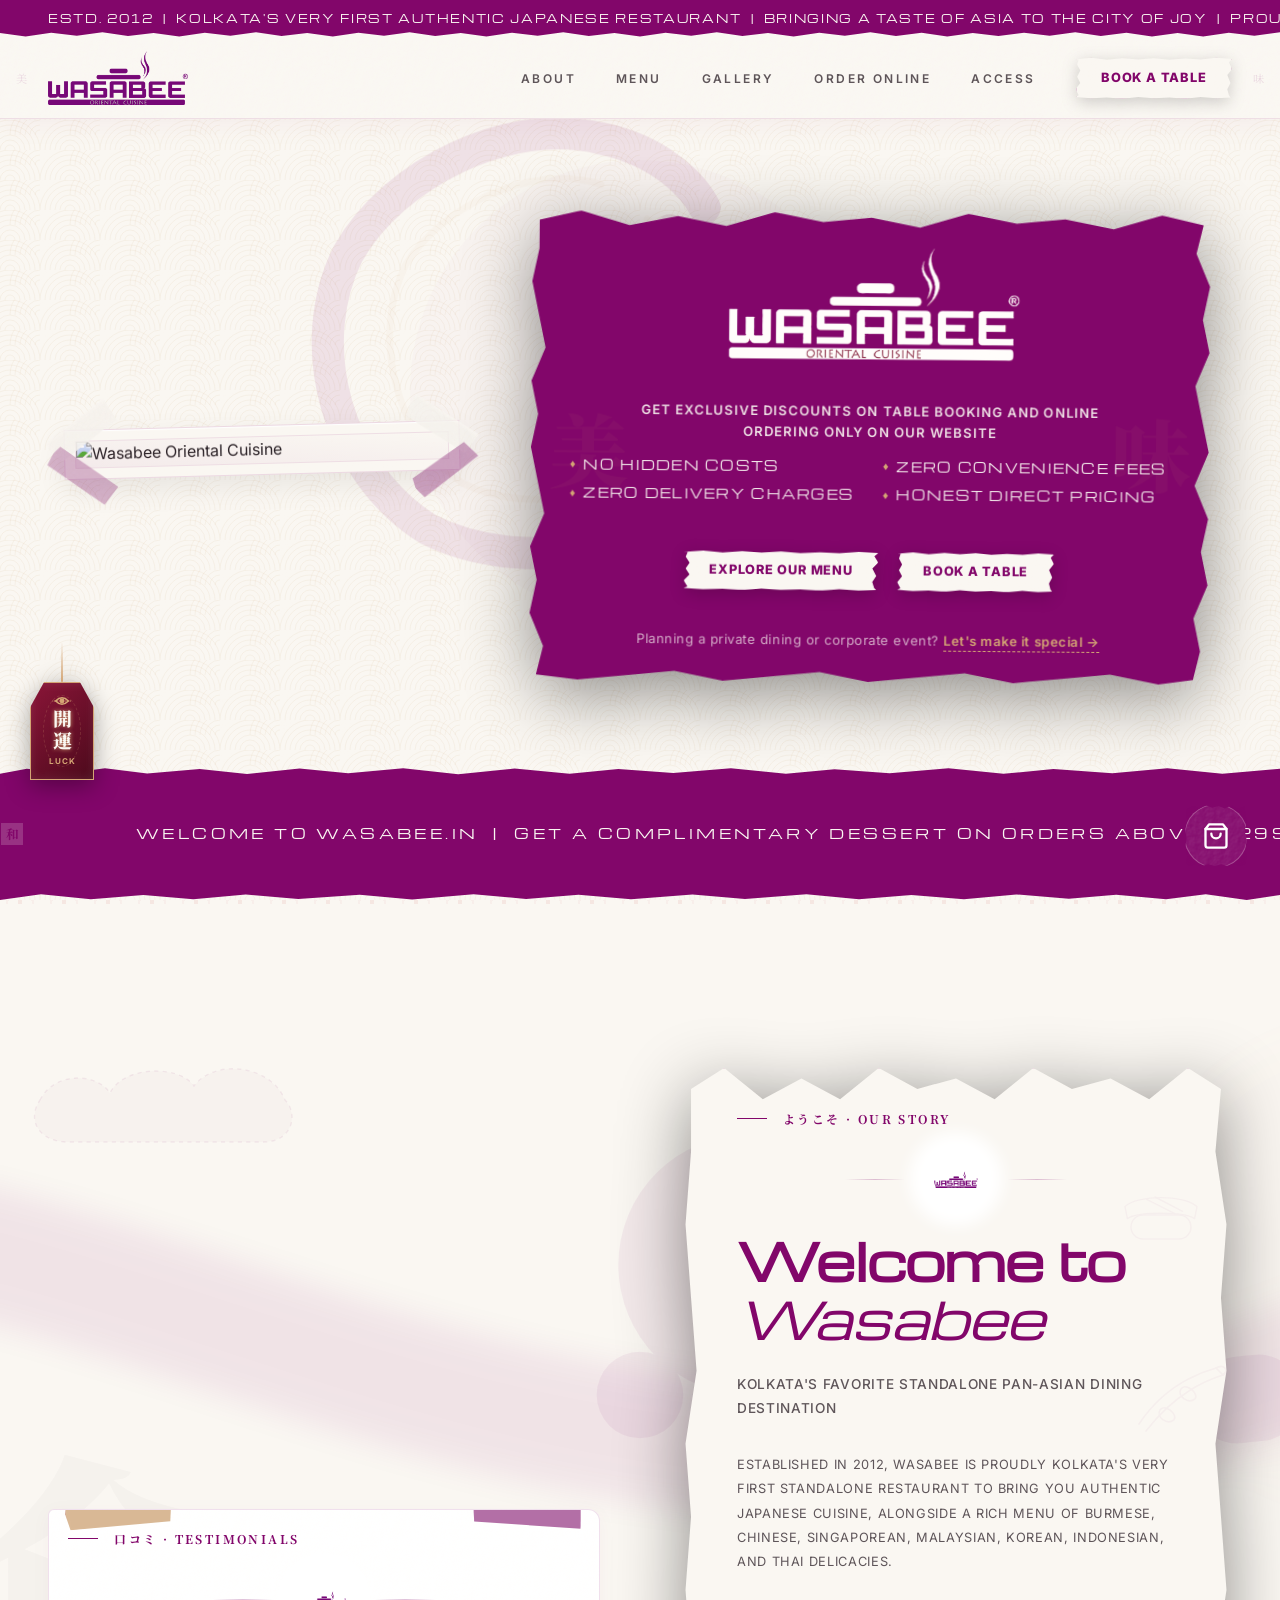
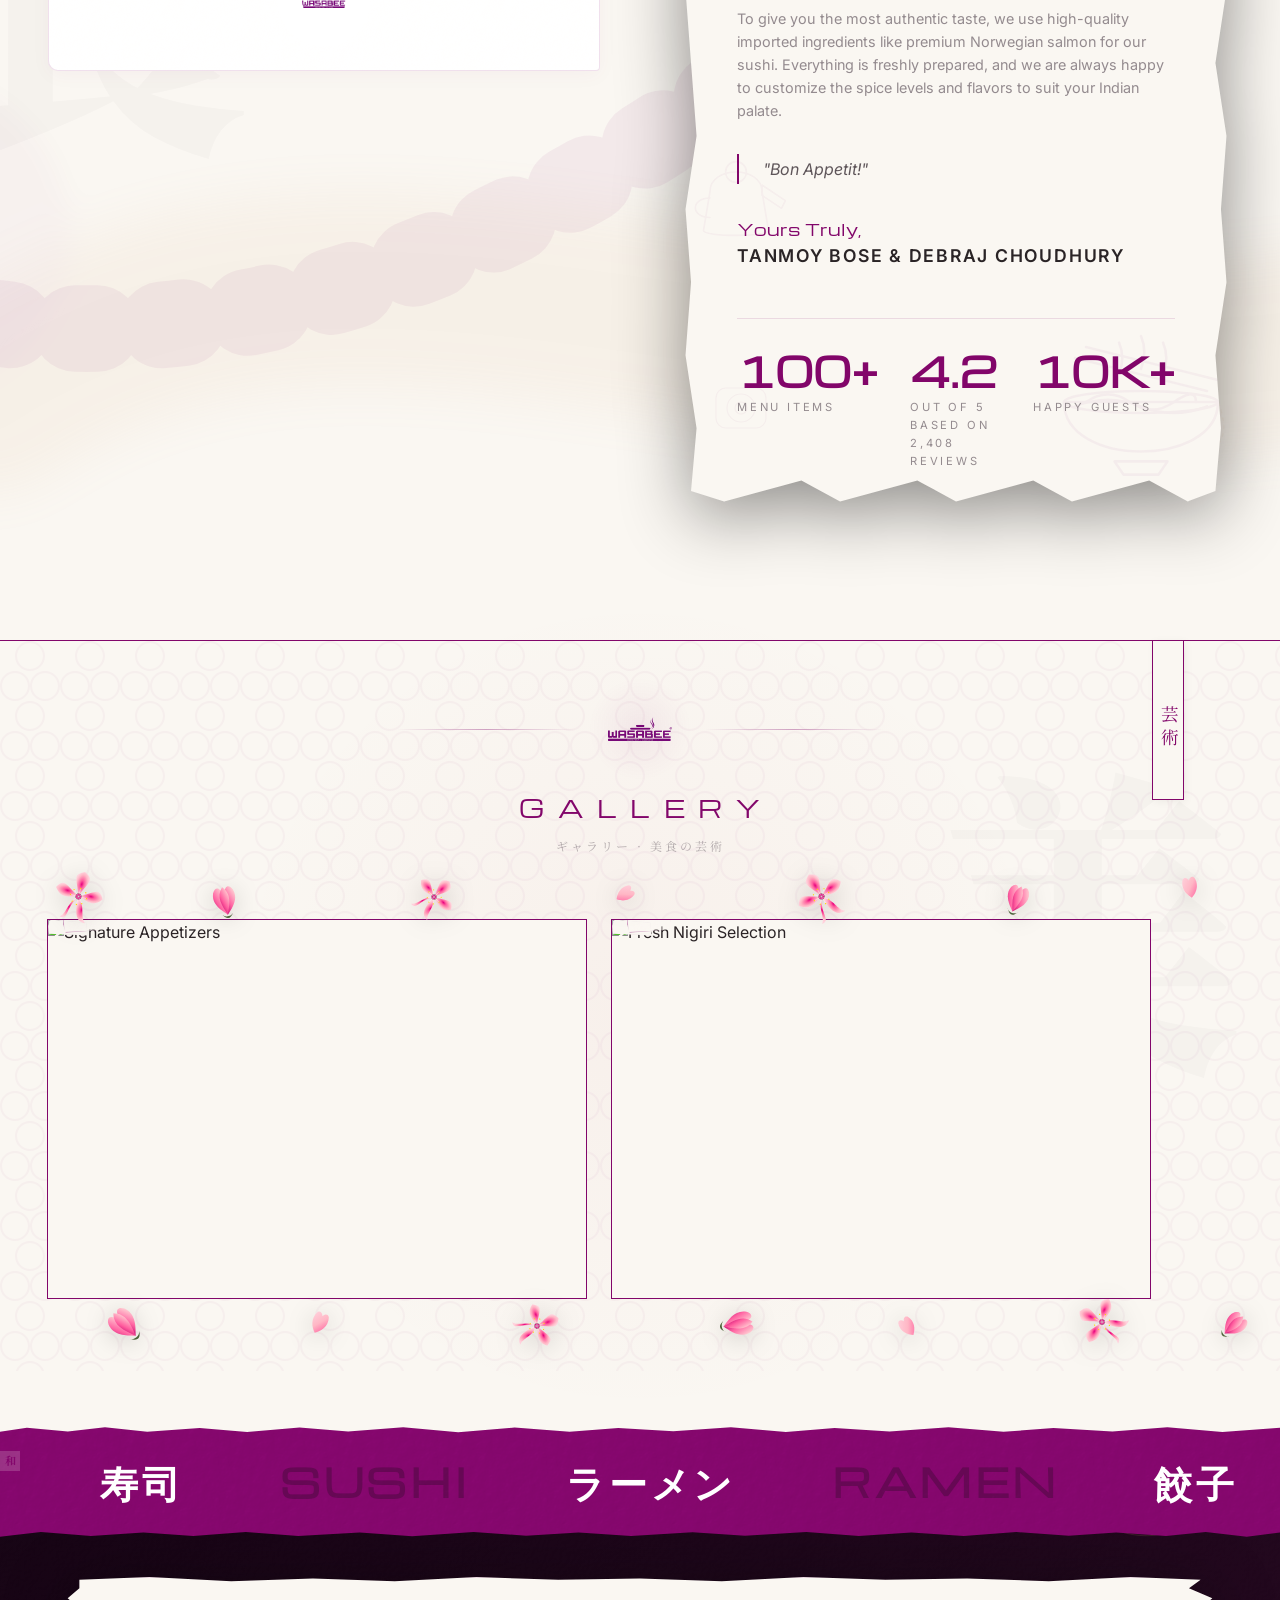
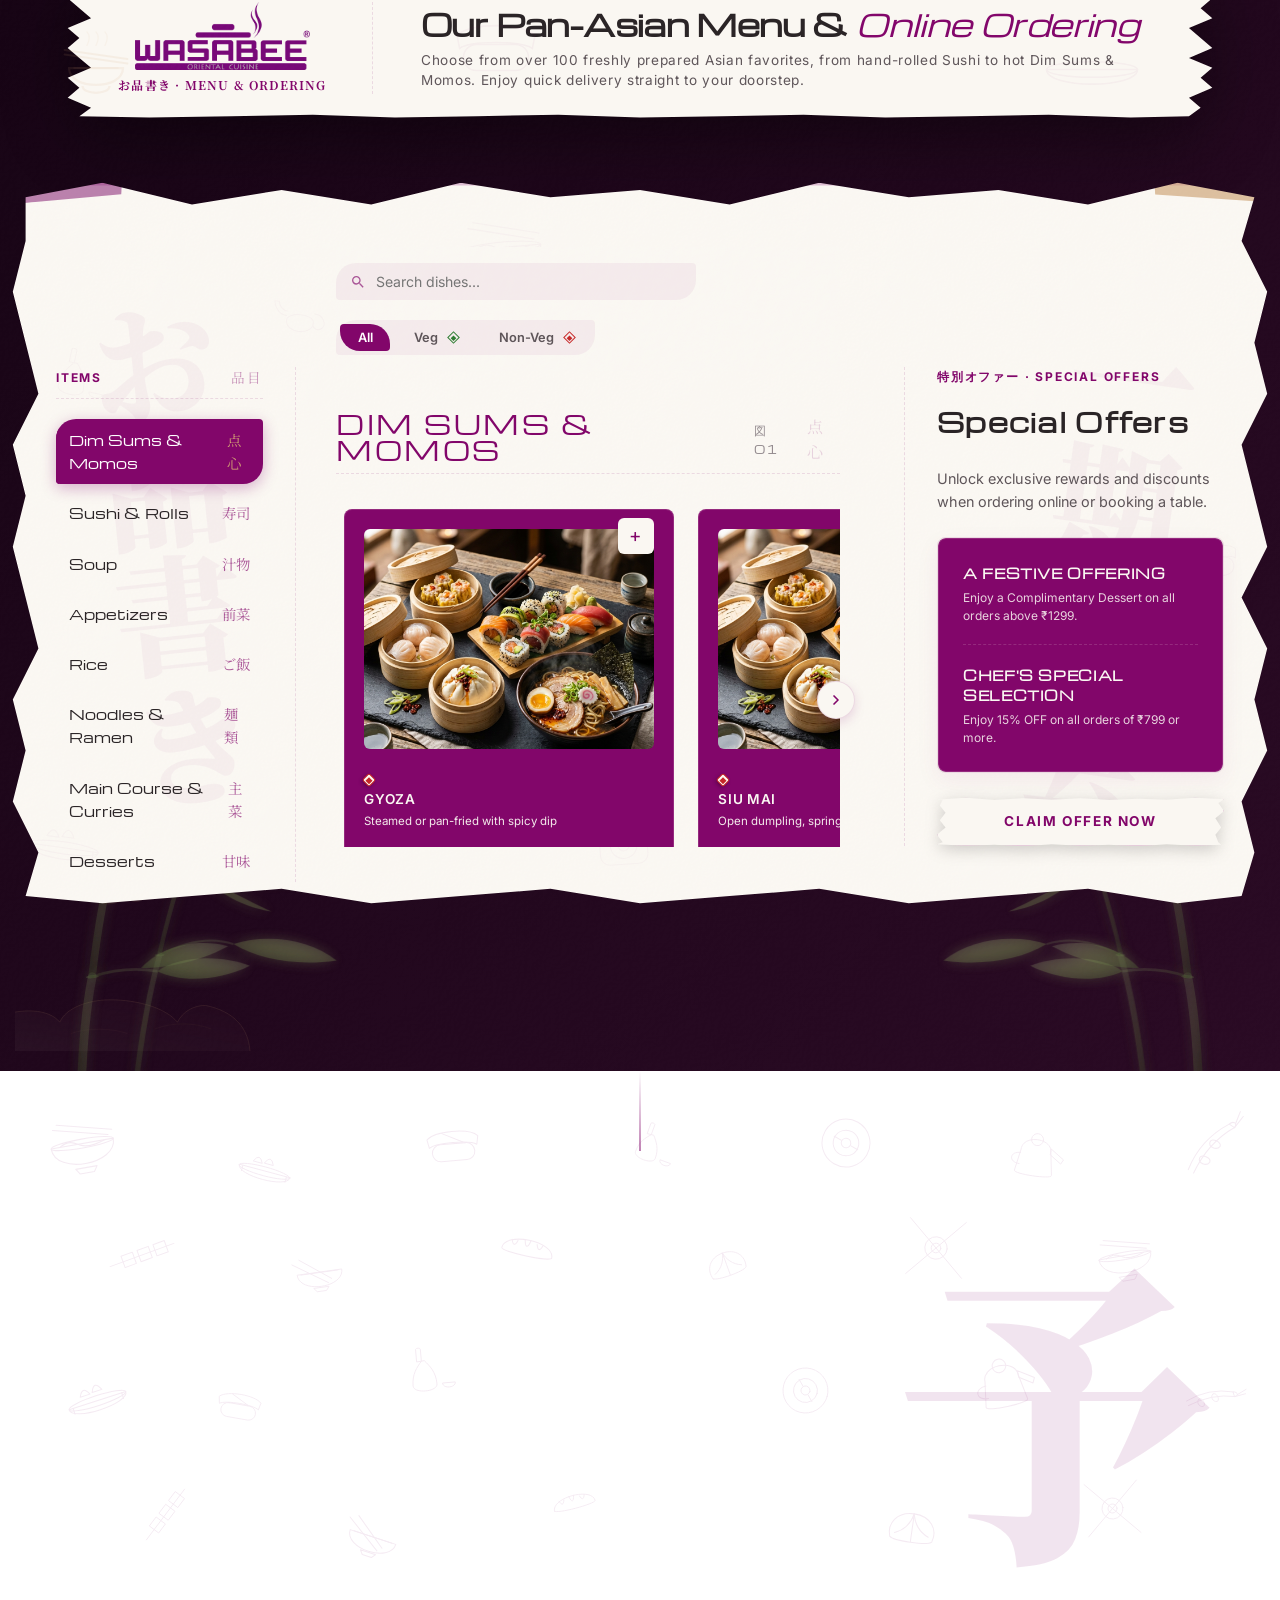
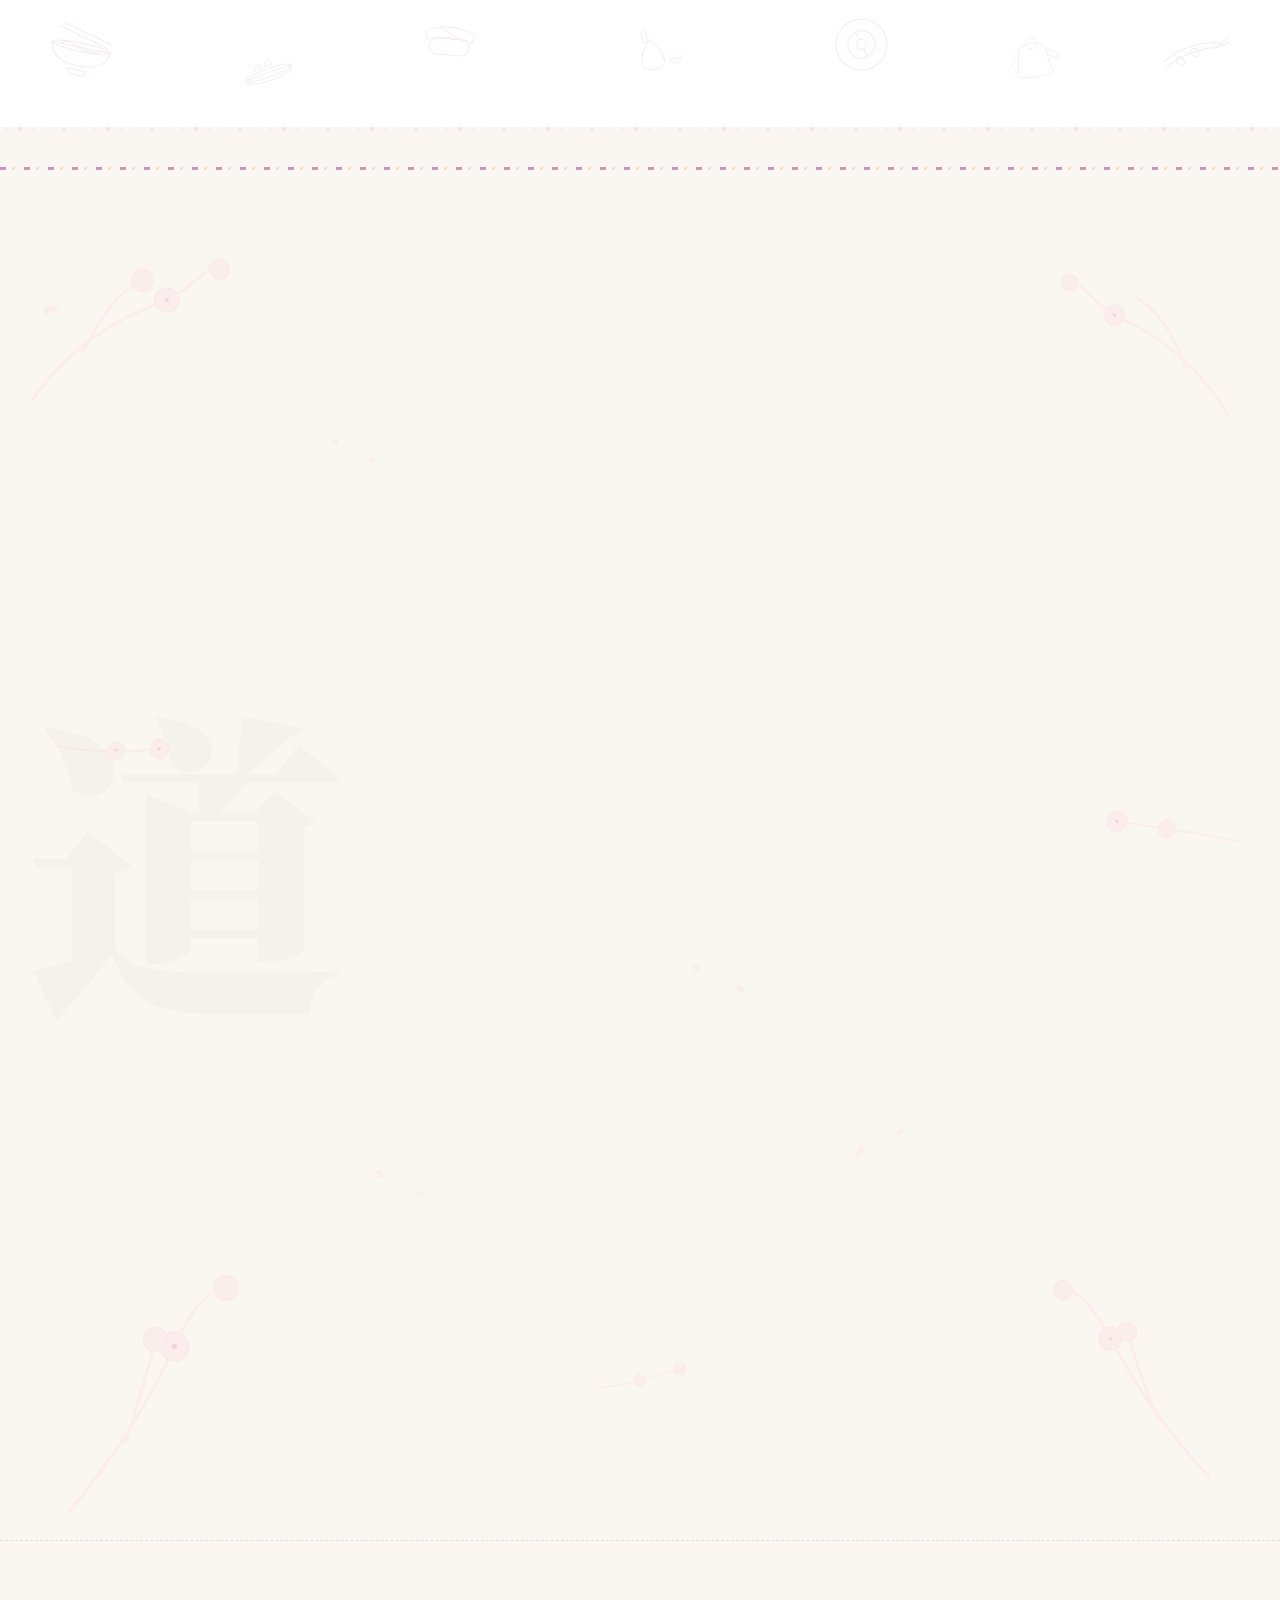
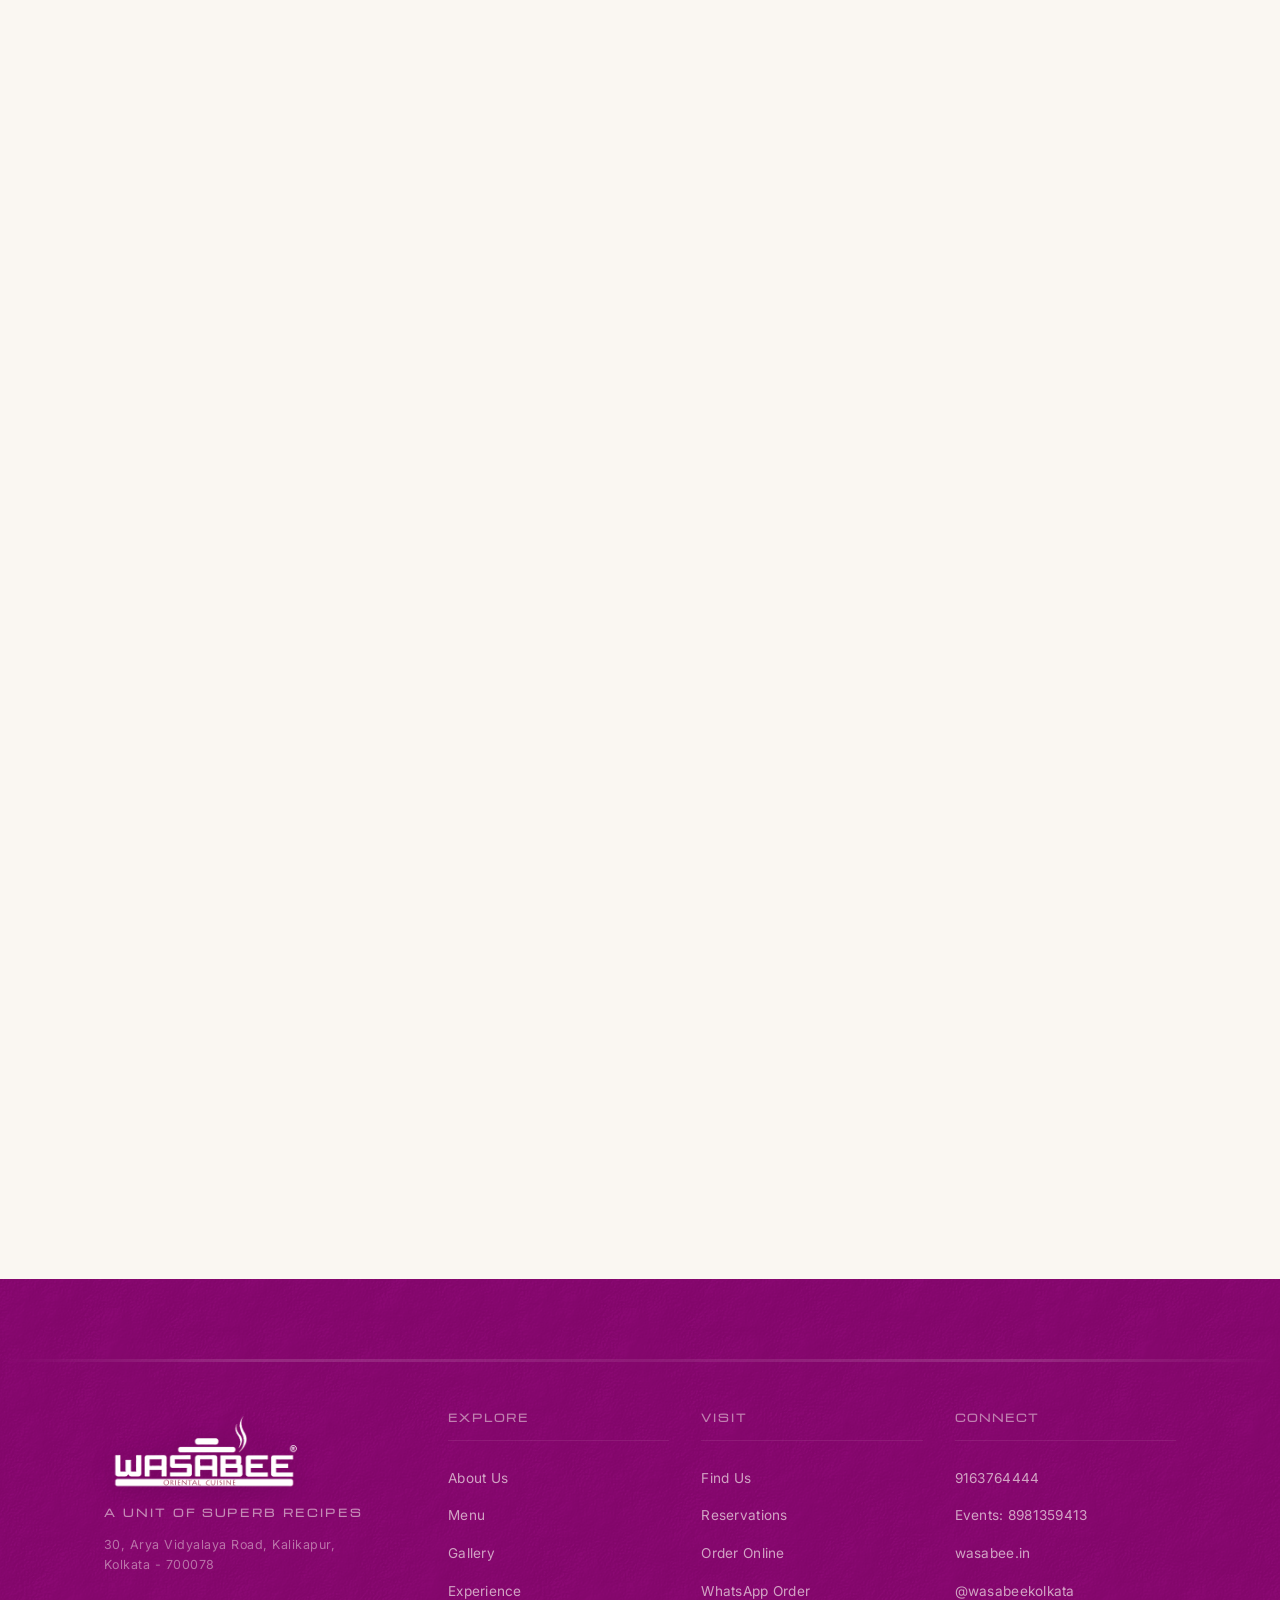
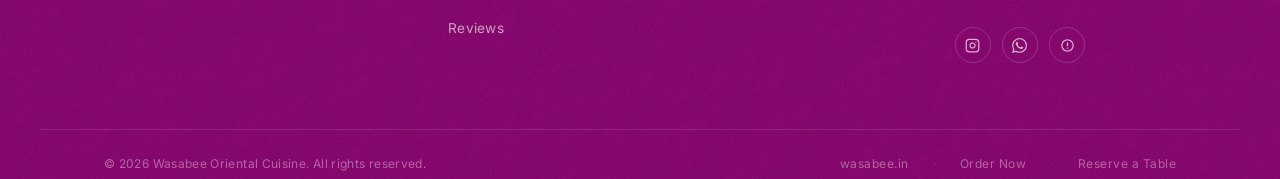
==== commit f0cb5460: "feat(omikuji): add hanging lucky Omamori floating charm with interactive daily fortune Omikuji slip " ====
--- a/index.html
+++ b/index.html
@@ -2604,6 +2604,89 @@
     </div>
   </div>
 
+  <!-- ================================================== -->
+  <!-- JAPANESE LUCKY OMAMORI & OMIKUJI FORTUNE SYSTEM    -->
+  <!-- ================================================== -->
+  <!-- Hanging Lucky Omamori Amulet Floating Widget -->
+  <div class="omamori-widget" id="omamoriWidget" title="Draw your Daily Omikuji Fortune!" aria-label="Draw your Daily Omikuji Fortune!">
+    <div class="omamori-string" aria-hidden="true"></div>
+    <div class="omamori-body">
+      <!-- Traditional Amulet String Tie Knot -->
+      <svg class="omamori-knot-svg" viewBox="0 0 40 20" xmlns="http://www.w3.org/2000/svg" aria-hidden="true">
+        <path d="M 12 10 Q 20 2, 28 10 Q 20 18, 12 10 Z" fill="none" stroke="#d4a574" stroke-width="2"/>
+        <circle cx="20" cy="10" r="3" fill="#d4a574"/>
+        <line x1="8" y1="10" x2="32" y2="10" stroke="#d4a574" stroke-width="1.5" stroke-dasharray="1,1"/>
+      </svg>
+      <div class="omamori-tag">開運</div>
+      <div class="omamori-subtag">LUCK</div>
+      <!-- Luminous background seal pattern -->
+      <div class="omamori-pattern-circle" aria-hidden="true"></div>
+    </div>
+  </div>
+
+  <!-- Omikuji Washi Paper Fortune Modal Container -->
+  <div class="omikuji-modal" id="omikujiModal" aria-hidden="true" role="dialog">
+    <div class="omikuji-modal-backdrop" id="omikujiBackdrop" aria-hidden="true"></div>
+    <div class="omikuji-slip-container">
+      <button class="omikuji-close-btn" id="closeOmikuji" aria-label="Close fortune slip">&times;</button>
+      
+      <!-- Hand-torn Washi Slip -->
+      <div class="omikuji-slip">
+        <!-- Double Border Traditional Framing -->
+        <div class="omikuji-border-frame" aria-hidden="true"></div>
+
+        <div class="omikuji-header">
+          <div class="omikuji-title-jp">おみくじ</div>
+          <div class="omikuji-title-en">DAILY OMIKUJI</div>
+          <div class="omikuji-header-seal" aria-hidden="true">吉</div>
+        </div>
+        
+        <div class="omikuji-content">
+          <!-- Fortune Blessing Level -->
+          <div class="omikuji-level-wrap">
+            <span class="omikuji-level-jp" id="omikujiLevelJp">大吉</span>
+            <span class="omikuji-level-en" id="omikujiLevelEn">GREAT BLESSING</span>
+          </div>
+
+          <!-- Decorative Divider Line -->
+          <div class="omikuji-slip-divider" aria-hidden="true">
+            <svg viewBox="0 0 100 10" preserveAspectRatio="none" xmlns="http://www.w3.org/2000/svg">
+              <path d="M 0 5 Q 25 2, 50 5 T 100 5" fill="none" stroke="#8a1515" stroke-width="1.2" stroke-dasharray="2,3"/>
+            </svg>
+          </div>
+
+          <!-- Japanese Proverb / Lucky Phrase -->
+          <div class="omikuji-phrase-section">
+            <div class="omikuji-phrase-jp" id="omikujiPhraseJp">一期一会</div>
+            <div class="omikuji-phrase-romaji" id="omikujiPhraseRomaji">Ichigo Ichie</div>
+            <div class="omikuji-phrase-meaning" id="omikujiPhraseMeaning">"Once in a lifetime encounter."</div>
+          </div>
+
+          <!-- Decorative Divider Line -->
+          <div class="omikuji-slip-divider" aria-hidden="true">
+            <svg viewBox="0 0 100 10" preserveAspectRatio="none" xmlns="http://www.w3.org/2000/svg">
+              <path d="M 0 5 Q 25 2, 50 5 T 100 5" fill="none" stroke="#8a1515" stroke-width="1.2" stroke-dasharray="2,3"/>
+            </svg>
+          </div>
+
+          <!-- Culinary Fortune message -->
+          <p class="omikuji-fortune-text" id="omikujiFortuneText">
+            Every moment is a treasure. Today, your encounter with our cuisine will bring extraordinary delight. Your next bite of Sushi will spark pure culinary enlightenment!
+          </p>
+          
+          <div class="omikuji-lucky-item">
+            <span class="lucky-label">LUCKY DISH:</span> <strong id="omikujiLuckyDish">Wasabee Volcano Roll</strong>
+          </div>
+        </div>
+
+        <div class="omikuji-footer">
+          <div class="omikuji-footer-text">お食事をお楽しみください (Enjoy your meal!)</div>
+          <button class="btn-draw-again" id="btnDrawAgain">Draw Another Amulet</button>
+        </div>
+      </div>
+    </div>
+  </div>
+
   <script src="script.js?v=47"></script>
   <script src="wa-cart.js?v=44"></script>
 </body>
--- a/styles.css
+++ b/styles.css
@@ -10355,4 +10355,450 @@
 }
 
 
-
+/* ══════════════════════════════════════════════════════ */
+/* JAPANESE LUCKY OMAMORI & OMIKUJI FORTUNE SYSTEM        */
+/* ══════════════════════════════════════════════════════ */
+
+/* Floating Hanging Omamori (Lucky Amulet) Widget */
+.omamori-widget {
+  position: fixed;
+  bottom: 120px;
+  left: 30px;
+  z-index: 999;
+  cursor: pointer;
+  display: flex;
+  flex-direction: column;
+  align-items: center;
+  filter: drop-shadow(0 6px 12px rgba(0, 0, 0, 0.35));
+  transition: transform 0.6s cubic-bezier(0.25, 1, 0.5, 1), filter 0.6s ease;
+  transform-origin: top center;
+  animation: omamoriDangle 5s ease-in-out infinite alternate;
+}
+
+/* Thin Silk String Amulet hangs from */
+.omamori-string {
+  width: 2.5px;
+  height: 40px;
+  background: linear-gradient(to bottom, rgba(212, 165, 116, 0) 0%, #d4a574 100%);
+  border-radius: 1px;
+}
+
+/* Luxury Silk/Brocade Amulet Body */
+.omamori-body {
+  position: relative;
+  width: 64px;
+  height: 98px;
+  background: linear-gradient(135deg, #8A1538 0%, #4D0A1C 100%);
+  border: 1.8px solid #d4a574;
+  clip-path: polygon(22% 0%, 78% 0%, 100% 26%, 100% 100%, 0% 100%, 0% 26%);
+  display: flex;
+  flex-direction: column;
+  align-items: center;
+  justify-content: center;
+  box-sizing: border-box;
+  padding: 10px 4px;
+  overflow: hidden;
+  box-shadow: inset 0 0 10px rgba(250, 247, 242, 0.1);
+  transition: all 0.4s ease;
+}
+
+/* Traditional string tie knot overlay */
+.omamori-knot-svg {
+  position: absolute;
+  top: 10px;
+  width: 32px;
+  height: 16px;
+  z-index: 4;
+}
+
+/* Golden Kanji Tag */
+.omamori-tag {
+  font-family: "Noto Serif JP", serif;
+  font-weight: 800;
+  font-size: 19px;
+  color: #FAF7F2;
+  text-shadow: 0 0 4px #d4a574;
+  letter-spacing: 2px;
+  writing-mode: vertical-rl;
+  z-index: 3;
+  margin-top: 14px;
+  transition: color 0.3s ease;
+}
+
+/* English Translation sub-tag */
+.omamori-subtag {
+  font-size: 8px;
+  font-weight: 700;
+  color: #d4a574;
+  letter-spacing: 1px;
+  margin-top: 4px;
+  z-index: 3;
+}
+
+/* Decorative background circle emblem inside amulet */
+.omamori-pattern-circle {
+  position: absolute;
+  inset: 12px;
+  border-radius: 50%;
+  border: 1px dashed rgba(212, 165, 116, 0.2);
+  pointer-events: none;
+  z-index: 1;
+}
+
+/* Interaction reactions */
+.omamori-widget:hover {
+  animation-play-state: paused;
+  transform: translateY(-8px) scale(1.08) rotate(4deg);
+  filter: drop-shadow(0 14px 22px rgba(138, 21, 56, 0.45));
+}
+.omamori-widget:hover .omamori-body {
+  border-color: #FAF7F2;
+}
+.omamori-widget:hover .omamori-tag {
+  color: #FAF7F2;
+  text-shadow: 0 0 8px rgba(250, 247, 242, 0.9);
+}
+
+/* Sway animation simulating dangling string on screen edge */
+@keyframes omamoriDangle {
+  0% {
+    transform: rotate(-3deg);
+  }
+  50% {
+    transform: rotate(2.5deg) translateY(-1px);
+  }
+  100% {
+    transform: rotate(-2.5deg) translateY(1px);
+  }
+}
+
+
+/* --- OMIKUJI MODAL WINDOW --- */
+.omikuji-modal {
+  position: fixed;
+  inset: 0;
+  z-index: 1100;
+  display: flex;
+  align-items: center;
+  justify-content: center;
+  opacity: 0;
+  pointer-events: none;
+  transition: opacity 0.5s cubic-bezier(0.25, 1, 0.5, 1);
+  box-sizing: border-box;
+}
+
+.omikuji-modal.open {
+  opacity: 1;
+  pointer-events: auto;
+}
+
+/* Glassmorphism backing overlay */
+.omikuji-modal-backdrop {
+  position: absolute;
+  inset: 0;
+  background: rgba(10, 3, 8, 0.82);
+  backdrop-filter: blur(12px);
+  -webkit-backdrop-filter: blur(12px);
+  z-index: 1;
+}
+
+/* Slide up container for fortune slip */
+.omikuji-slip-container {
+  position: relative;
+  width: 100%;
+  max-width: 400px;
+  padding: 20px;
+  box-sizing: border-box;
+  z-index: 2;
+  perspective: 1000px;
+}
+
+/* Elegant traditional close stamp */
+.omikuji-close-btn {
+  position: absolute;
+  top: 6px;
+  right: 6px;
+  width: 32px;
+  height: 32px;
+  border-radius: 50%;
+  background: #FAF7F2;
+  border: 1.5px solid #8a1515;
+  color: #8a1515;
+  font-size: 20px;
+  font-weight: 700;
+  cursor: pointer;
+  display: flex;
+  align-items: center;
+  justify-content: center;
+  box-shadow: 0 4px 10px rgba(0, 0, 0, 0.25);
+  transition: all 0.3s cubic-bezier(0.25, 1, 0.5, 1);
+  z-index: 10;
+}
+.omikuji-close-btn:hover {
+  background: #8a1515;
+  color: #FAF7F2;
+  transform: rotate(90deg) scale(1.08);
+}
+
+/* Hand-torn Washi Slip details */
+.omikuji-slip {
+  position: relative;
+  background: #FAF7F2;
+  background-image: var(--paper-texture);
+  color: #1a0a0d;
+  padding: 38px 28px 28px 28px;
+  border-radius: 4px;
+  box-sizing: border-box;
+  box-shadow: 0 25px 60px rgba(0, 0, 0, 0.55), 
+              inset 0 0 15px rgba(138, 21, 56, 0.04);
+  transition: transform 0.5s cubic-bezier(0.34, 1.56, 0.64, 1), opacity 0.4s ease;
+  transform: translateY(40px) rotateX(10deg);
+  opacity: 0;
+  overflow: hidden;
+}
+
+.omikuji-modal.open .omikuji-slip {
+  transform: translateY(0) rotateX(0);
+  opacity: 1;
+}
+
+/* Traditional Red Scroll Border Frame */
+.omikuji-border-frame {
+  position: absolute;
+  inset: 10px;
+  border: 1.5px solid #8a1515;
+  outline: 0.8px solid #8a1515;
+  outline-offset: -4px;
+  pointer-events: none;
+  z-index: 1;
+}
+
+/* Fortune slip headers */
+.omikuji-header {
+  position: relative;
+  text-align: center;
+  z-index: 2;
+  margin-bottom: 20px;
+}
+
+.omikuji-title-jp {
+  font-family: "Noto Serif JP", serif;
+  font-weight: 900;
+  font-size: 26px;
+  color: #8a1515;
+  letter-spacing: 4px;
+}
+
+.omikuji-title-en {
+  font-size: 9px;
+  font-weight: 800;
+  color: #615859;
+  letter-spacing: 3px;
+  margin-top: 4px;
+}
+
+/* Red Japanese Kanji Ink Stamp */
+.omikuji-header-seal {
+  position: absolute;
+  top: -8px;
+  left: 10px;
+  width: 24px;
+  height: 24px;
+  border: 1.8px solid rgba(138, 21, 56, 0.7);
+  border-radius: 4px;
+  color: rgba(138, 21, 56, 0.7);
+  font-family: "Noto Serif JP", serif;
+  font-size: 11px;
+  font-weight: 900;
+  display: flex;
+  align-items: center;
+  justify-content: center;
+  transform: rotate(-12deg);
+  user-select: none;
+  opacity: 0.85;
+}
+
+/* Fortune content */
+.omikuji-content {
+  position: relative;
+  z-index: 2;
+  text-align: center;
+}
+
+.omikuji-level-wrap {
+  display: flex;
+  flex-direction: column;
+  align-items: center;
+  margin: 10px auto;
+}
+
+.omikuji-level-jp {
+  font-family: "Noto Serif JP", serif;
+  font-weight: 900;
+  font-size: 34px;
+  color: #8a1515;
+  text-shadow: 0.5px 0.5px 0 rgba(0, 0, 0, 0.1);
+  letter-spacing: 2px;
+}
+
+.omikuji-level-en {
+  font-size: 11px;
+  font-weight: 800;
+  color: #8a1515;
+  letter-spacing: 2px;
+  margin-top: 2px;
+}
+
+.omikuji-slip-divider {
+  width: 100%;
+  height: 10px;
+  margin: 12px 0;
+}
+
+/* Phrase section */
+.omikuji-phrase-section {
+  padding: 10px 5px;
+  background: rgba(138, 21, 56, 0.03);
+  border-radius: 4px;
+  margin: 14px 0;
+}
+
+.omikuji-phrase-jp {
+  font-family: "Noto Serif JP", serif;
+  font-weight: 900;
+  font-size: 22px;
+  color: #2b2324;
+  letter-spacing: 2px;
+}
+
+.omikuji-phrase-romaji {
+  font-size: 11px;
+  font-style: italic;
+  font-weight: 700;
+  color: #8a1515;
+  margin-top: 4px;
+}
+
+.omikuji-phrase-meaning {
+  font-size: 11px;
+  font-weight: 600;
+  color: #554d4e;
+  margin-top: 2px;
+}
+
+/* Fortune body text */
+.omikuji-fortune-text {
+  font-size: 13.5px;
+  line-height: 1.6;
+  color: #3b3233;
+  margin: 18px 0;
+  font-weight: 500;
+  padding: 0 4px;
+  text-align: justify;
+  text-align-last: center;
+}
+
+/* Lucky item */
+.omikuji-lucky-item {
+  display: inline-block;
+  background: rgba(212, 165, 116, 0.14);
+  border: 1px dashed #d4a574;
+  border-radius: 4px;
+  padding: 6px 14px;
+  font-size: 11px;
+  font-weight: 800;
+  color: #7d5930;
+  letter-spacing: 0.5px;
+  margin-top: 4px;
+}
+.omikuji-lucky-item strong {
+  color: #8a1515;
+  margin-left: 4px;
+}
+
+/* Footer stamp section */
+.omikuji-footer {
+  position: relative;
+  z-index: 2;
+  text-align: center;
+  margin-top: 24px;
+}
+
+.omikuji-footer-text {
+  font-size: 9.5px;
+  font-weight: 700;
+  color: #756a6c;
+  letter-spacing: 1px;
+  margin-bottom: 14px;
+}
+
+/* Traditional Red Seal Stamp Draw Again Button */
+.btn-draw-again {
+  display: inline-block;
+  background: #8a1515;
+  border: 1.8px solid #d4a574;
+  color: #FAF7F2;
+  font-size: 11.5px;
+  font-weight: 800;
+  padding: 10px 24px;
+  letter-spacing: 1.5px;
+  text-transform: uppercase;
+  border-radius: 4px;
+  cursor: pointer;
+  box-shadow: 0 4px 10px rgba(138, 21, 56, 0.25);
+  transition: all 0.3s cubic-bezier(0.25, 1, 0.5, 1);
+}
+.btn-draw-again:hover {
+  background: #FAF7F2;
+  color: #8a1515;
+  border-color: #8a1515;
+  box-shadow: 0 6px 15px rgba(138, 21, 56, 0.35);
+  transform: translateY(-2px);
+}
+.btn-draw-again:active {
+  transform: translateY(0);
+}
+
+
+/* --- MOBILE ADAPTABILITY --- */
+@media (max-width: 480px) {
+  .omamori-widget {
+    bottom: 100px;
+    left: 16px;
+  }
+  .omamori-body {
+    width: 54px;
+    height: 84px;
+    padding: 8px 2px;
+  }
+  .omamori-tag {
+    font-size: 16px;
+    margin-top: 10px;
+  }
+  .omamori-string {
+    height: 30px;
+  }
+  .omikuji-slip-container {
+    padding: 12px;
+  }
+  .omikuji-slip {
+    padding: 28px 18px 20px 18px;
+  }
+  .omikuji-title-jp {
+    font-size: 22px;
+  }
+  .omikuji-level-jp {
+    font-size: 28px;
+  }
+  .omikuji-phrase-jp {
+    font-size: 19px;
+  }
+  .omikuji-fortune-text {
+    font-size: 12px;
+    margin: 14px 0;
+  }
+}
+
+
+
+
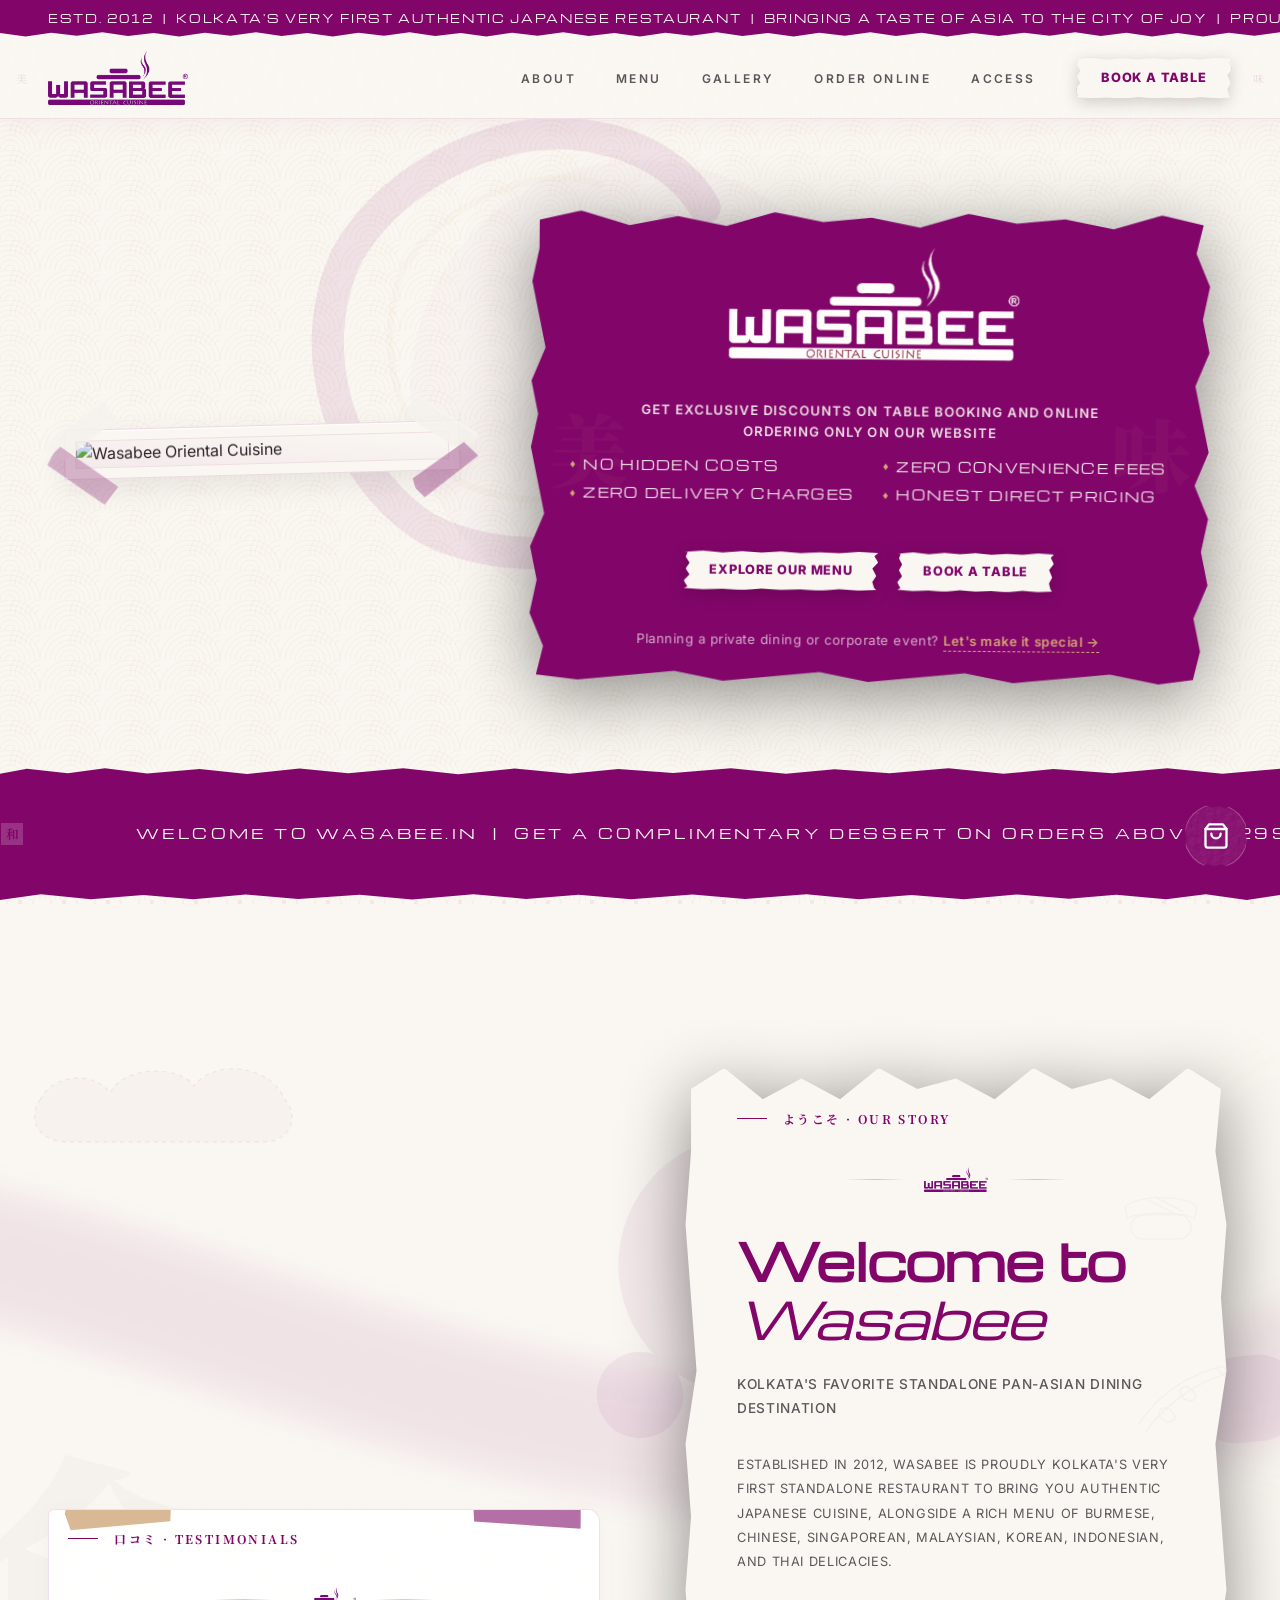
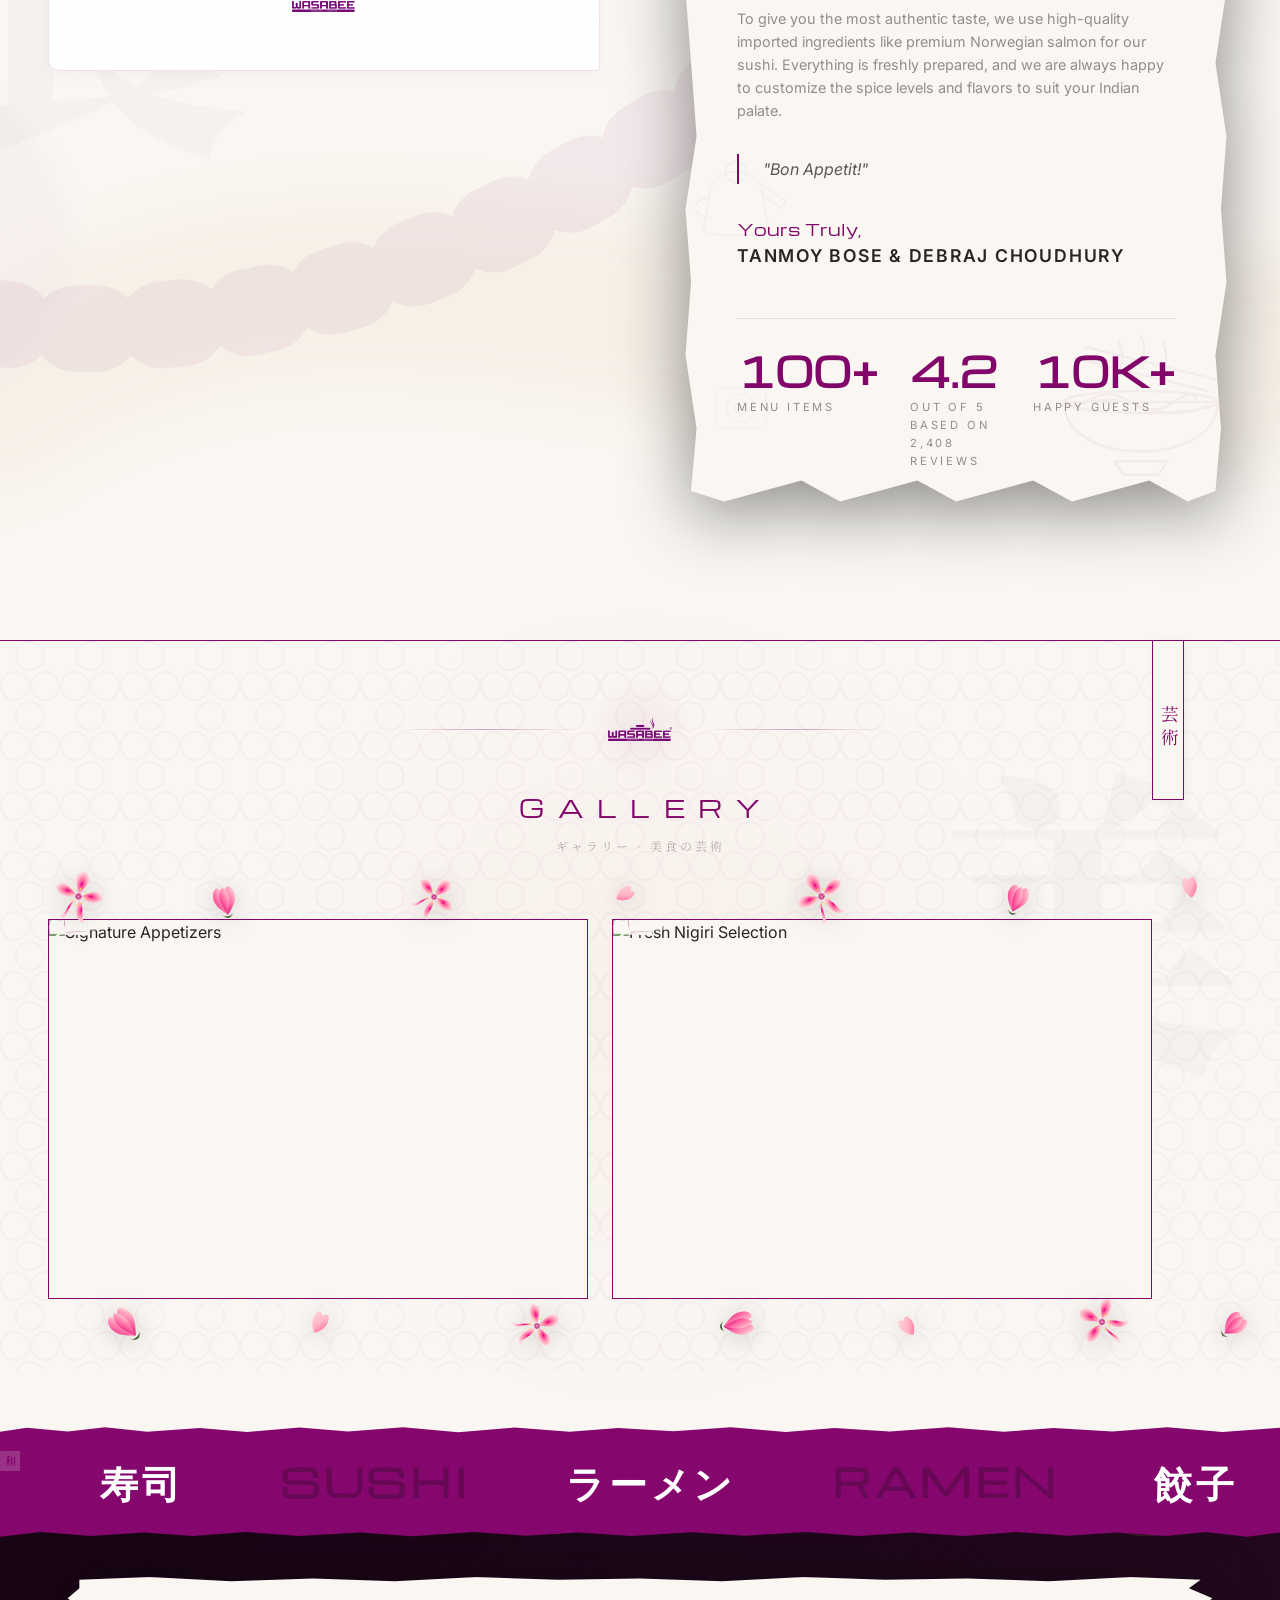
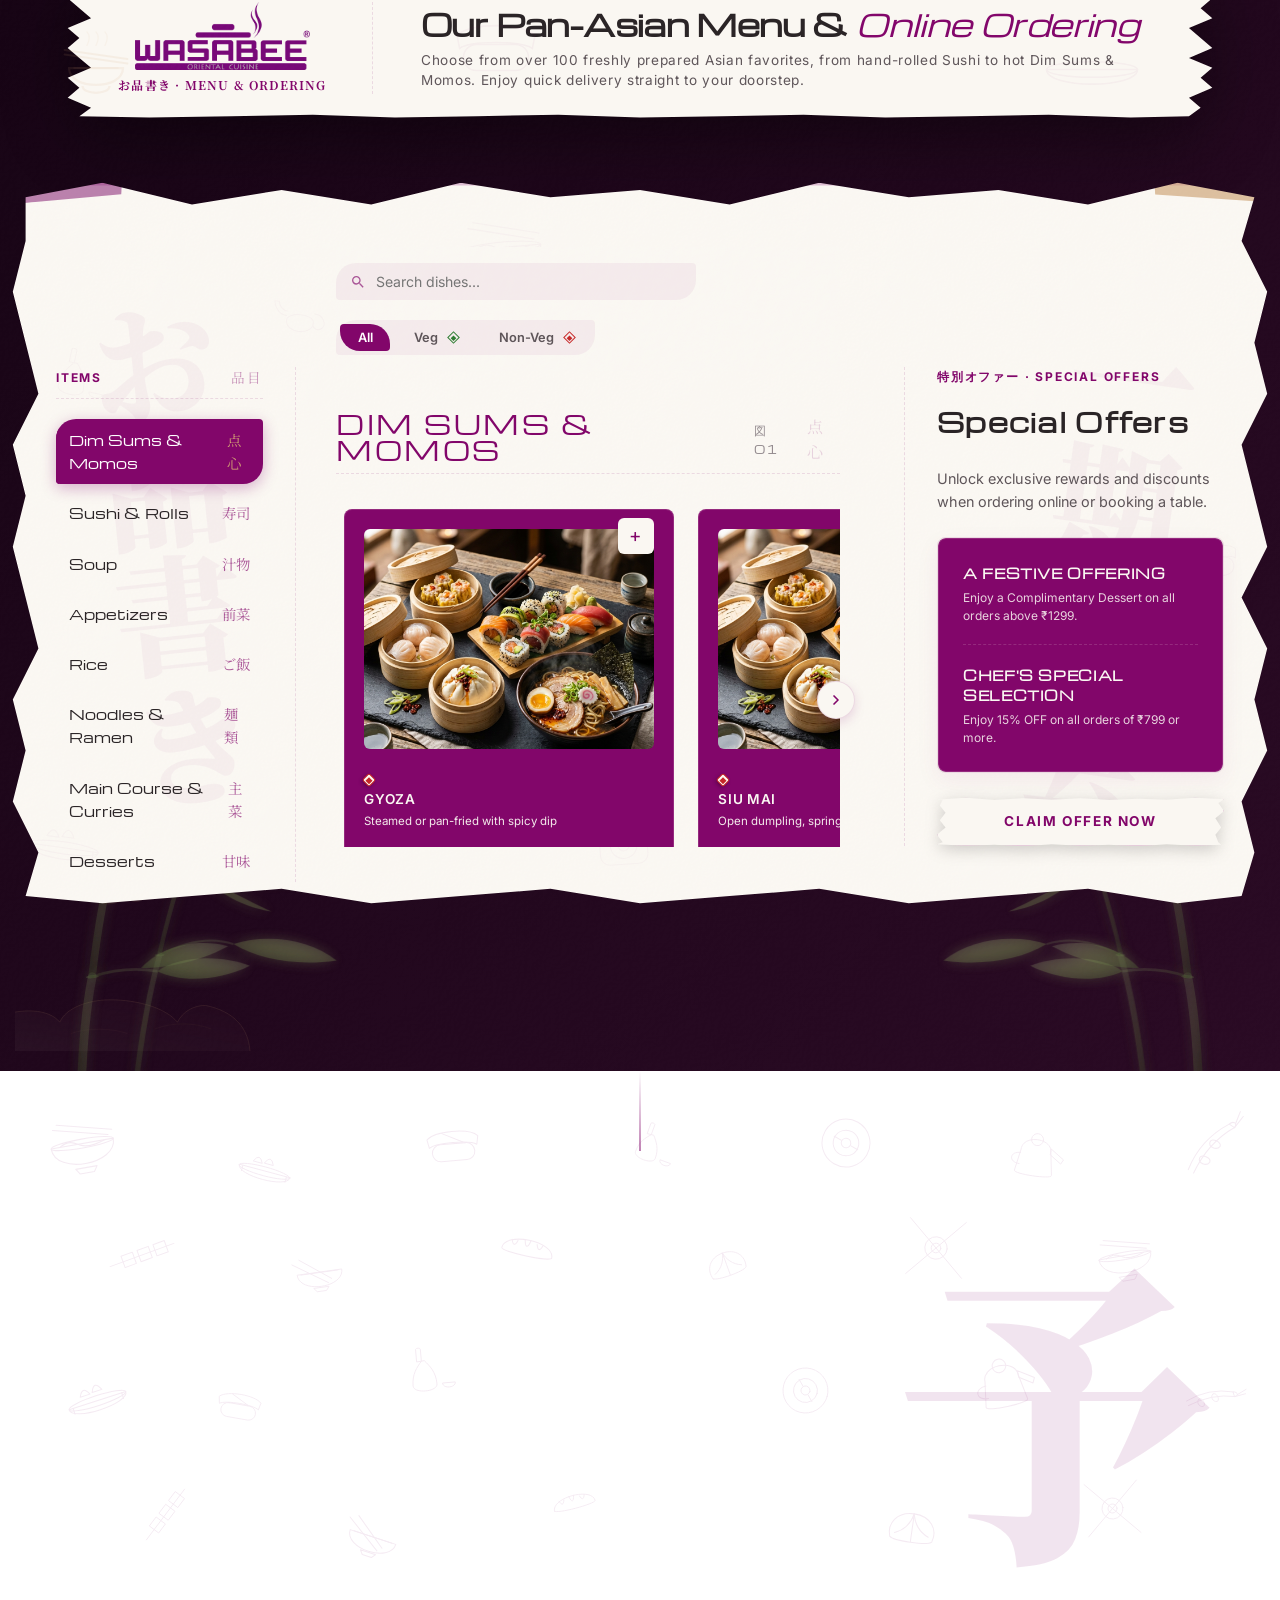
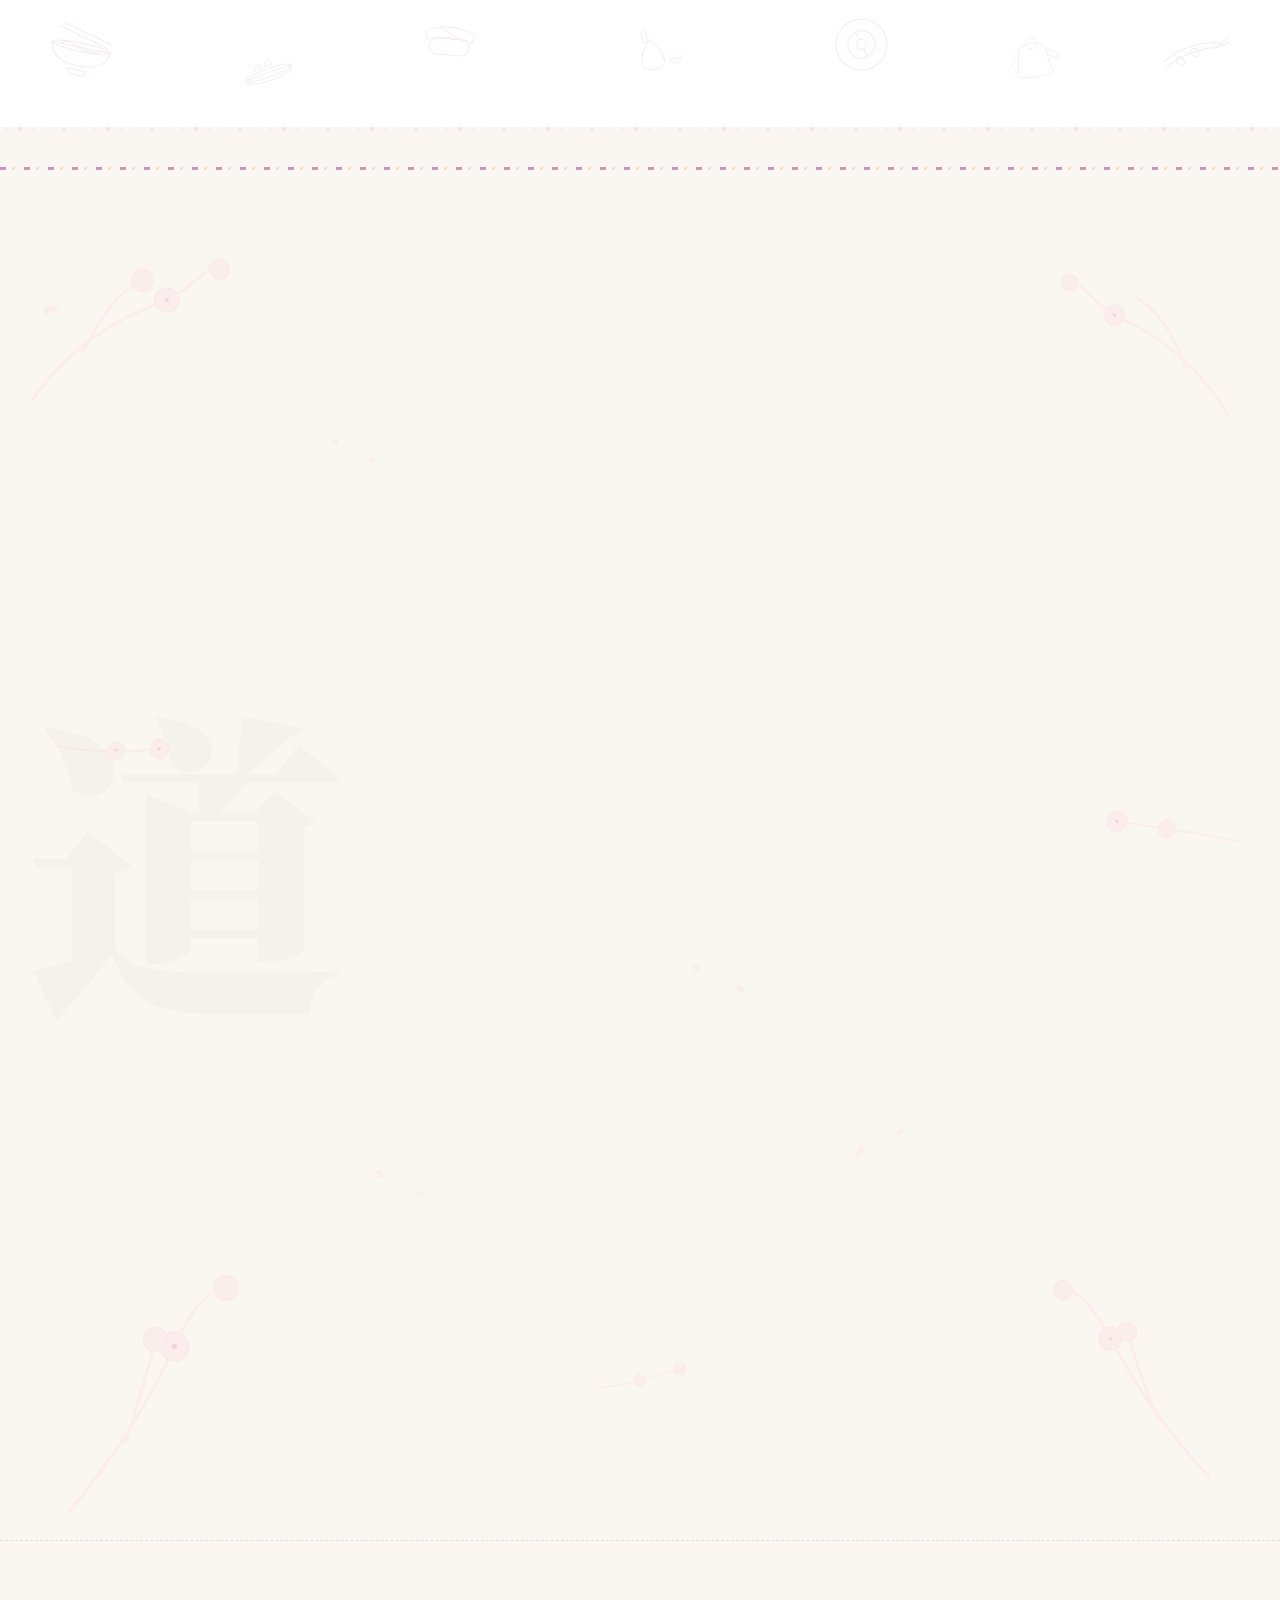
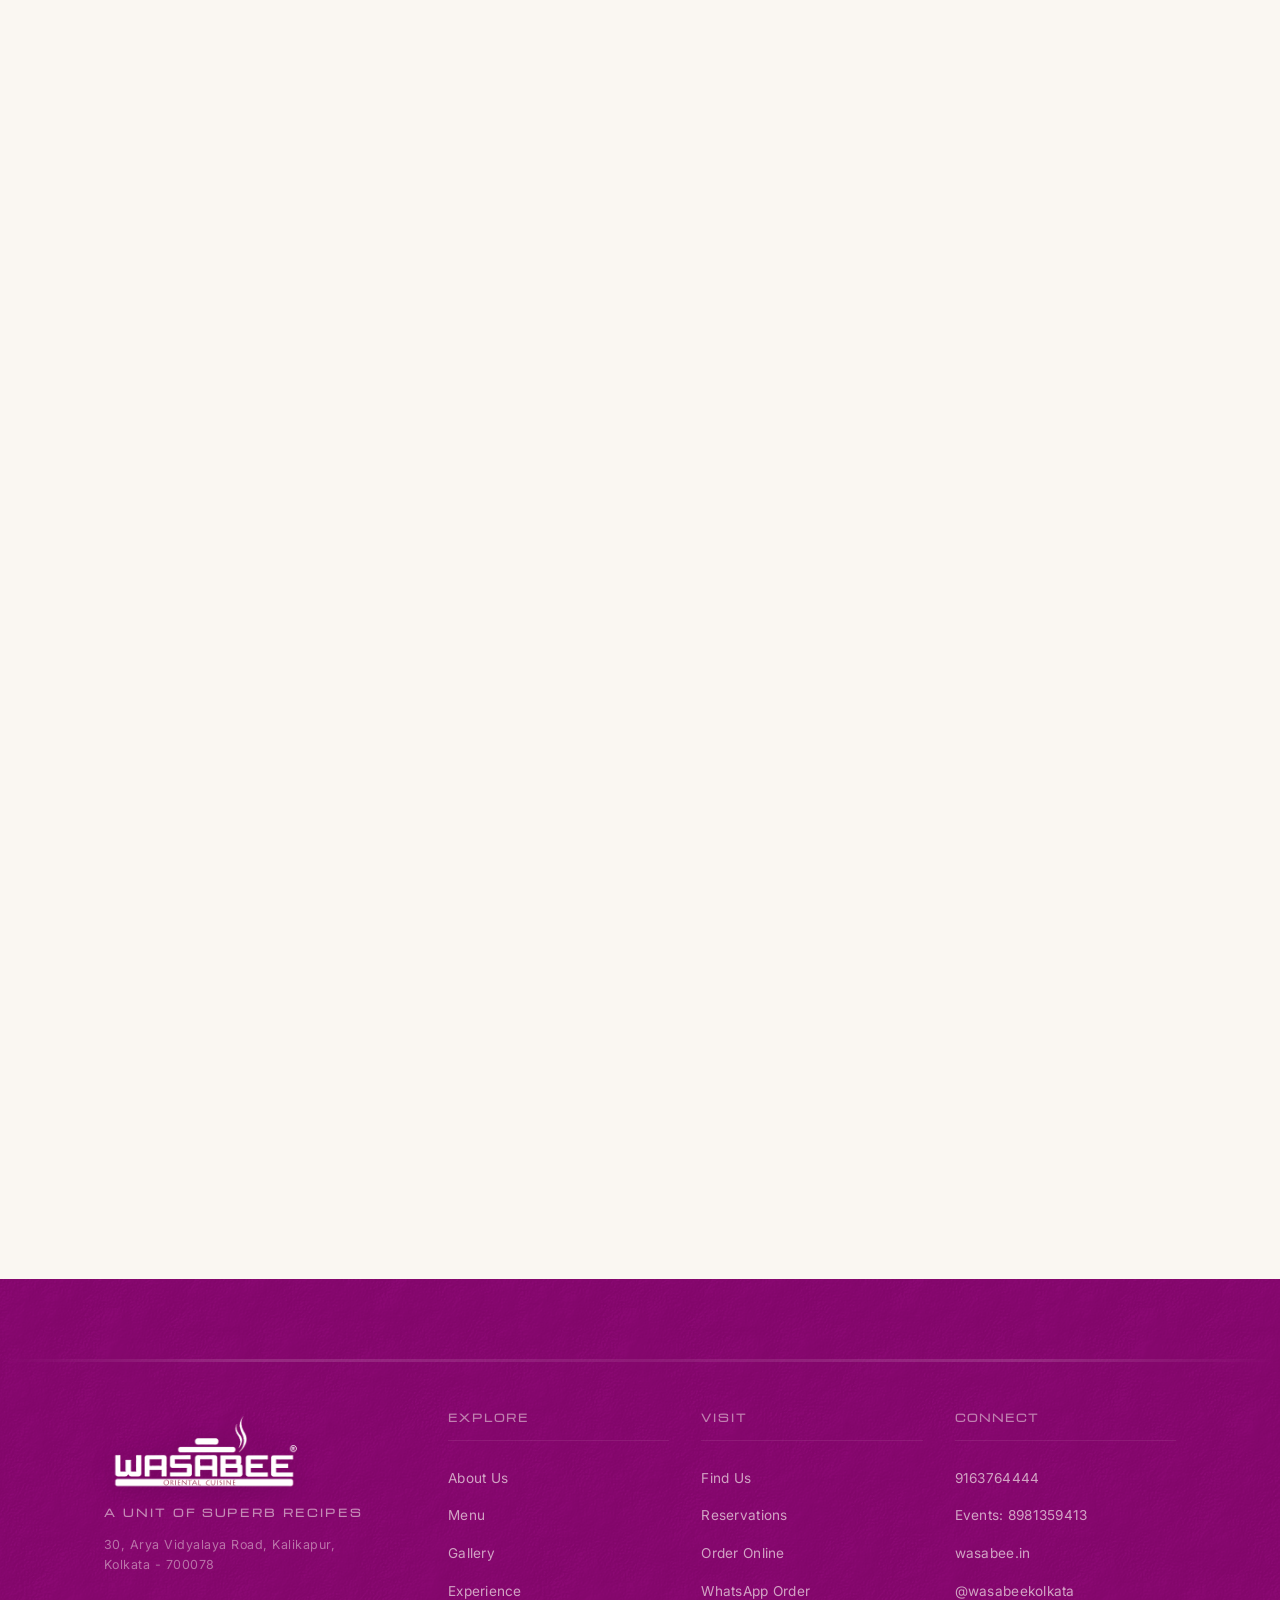
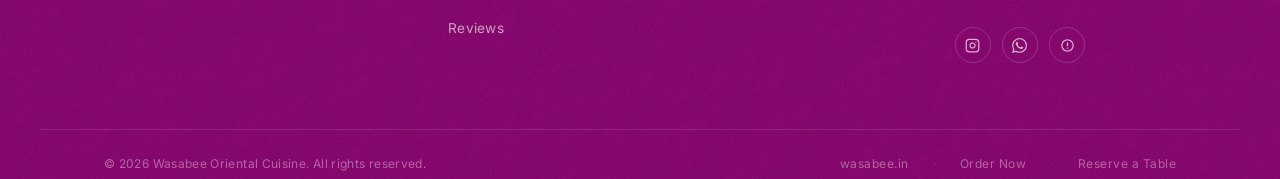
==== commit c5195f7a: "feat(omikuji): cleanly remove the entire Japanese Omamori and Omikuji fortune system (the luck featu" ====
--- a/index.html
+++ b/index.html
@@ -2603,90 +2603,6 @@
       </form>
     </div>
   </div>
-
-  <!-- ================================================== -->
-  <!-- JAPANESE LUCKY OMAMORI & OMIKUJI FORTUNE SYSTEM    -->
-  <!-- ================================================== -->
-  <!-- Hanging Lucky Omamori Amulet Floating Widget -->
-  <div class="omamori-widget" id="omamoriWidget" title="Draw your Daily Omikuji Fortune!" aria-label="Draw your Daily Omikuji Fortune!">
-    <div class="omamori-string" aria-hidden="true"></div>
-    <div class="omamori-body">
-      <!-- Traditional Amulet String Tie Knot -->
-      <svg class="omamori-knot-svg" viewBox="0 0 40 20" xmlns="http://www.w3.org/2000/svg" aria-hidden="true">
-        <path d="M 12 10 Q 20 2, 28 10 Q 20 18, 12 10 Z" fill="none" stroke="#d4a574" stroke-width="2"/>
-        <circle cx="20" cy="10" r="3" fill="#d4a574"/>
-        <line x1="8" y1="10" x2="32" y2="10" stroke="#d4a574" stroke-width="1.5" stroke-dasharray="1,1"/>
-      </svg>
-      <div class="omamori-tag">開運</div>
-      <div class="omamori-subtag">LUCK</div>
-      <!-- Luminous background seal pattern -->
-      <div class="omamori-pattern-circle" aria-hidden="true"></div>
-    </div>
-  </div>
-
-  <!-- Omikuji Washi Paper Fortune Modal Container -->
-  <div class="omikuji-modal" id="omikujiModal" aria-hidden="true" role="dialog">
-    <div class="omikuji-modal-backdrop" id="omikujiBackdrop" aria-hidden="true"></div>
-    <div class="omikuji-slip-container">
-      <button class="omikuji-close-btn" id="closeOmikuji" aria-label="Close fortune slip">&times;</button>
-      
-      <!-- Hand-torn Washi Slip -->
-      <div class="omikuji-slip">
-        <!-- Double Border Traditional Framing -->
-        <div class="omikuji-border-frame" aria-hidden="true"></div>
-
-        <div class="omikuji-header">
-          <div class="omikuji-title-jp">おみくじ</div>
-          <div class="omikuji-title-en">DAILY OMIKUJI</div>
-          <div class="omikuji-header-seal" aria-hidden="true">吉</div>
-        </div>
-        
-        <div class="omikuji-content">
-          <!-- Fortune Blessing Level -->
-          <div class="omikuji-level-wrap">
-            <span class="omikuji-level-jp" id="omikujiLevelJp">大吉</span>
-            <span class="omikuji-level-en" id="omikujiLevelEn">GREAT BLESSING</span>
-          </div>
-
-          <!-- Decorative Divider Line -->
-          <div class="omikuji-slip-divider" aria-hidden="true">
-            <svg viewBox="0 0 100 10" preserveAspectRatio="none" xmlns="http://www.w3.org/2000/svg">
-              <path d="M 0 5 Q 25 2, 50 5 T 100 5" fill="none" stroke="#8a1515" stroke-width="1.2" stroke-dasharray="2,3"/>
-            </svg>
-          </div>
-
-          <!-- Japanese Proverb / Lucky Phrase -->
-          <div class="omikuji-phrase-section">
-            <div class="omikuji-phrase-jp" id="omikujiPhraseJp">一期一会</div>
-            <div class="omikuji-phrase-romaji" id="omikujiPhraseRomaji">Ichigo Ichie</div>
-            <div class="omikuji-phrase-meaning" id="omikujiPhraseMeaning">"Once in a lifetime encounter."</div>
-          </div>
-
-          <!-- Decorative Divider Line -->
-          <div class="omikuji-slip-divider" aria-hidden="true">
-            <svg viewBox="0 0 100 10" preserveAspectRatio="none" xmlns="http://www.w3.org/2000/svg">
-              <path d="M 0 5 Q 25 2, 50 5 T 100 5" fill="none" stroke="#8a1515" stroke-width="1.2" stroke-dasharray="2,3"/>
-            </svg>
-          </div>
-
-          <!-- Culinary Fortune message -->
-          <p class="omikuji-fortune-text" id="omikujiFortuneText">
-            Every moment is a treasure. Today, your encounter with our cuisine will bring extraordinary delight. Your next bite of Sushi will spark pure culinary enlightenment!
-          </p>
-          
-          <div class="omikuji-lucky-item">
-            <span class="lucky-label">LUCKY DISH:</span> <strong id="omikujiLuckyDish">Wasabee Volcano Roll</strong>
-          </div>
-        </div>
-
-        <div class="omikuji-footer">
-          <div class="omikuji-footer-text">お食事をお楽しみください (Enjoy your meal!)</div>
-          <button class="btn-draw-again" id="btnDrawAgain">Draw Another Amulet</button>
-        </div>
-      </div>
-    </div>
-  </div>
-
   <script src="script.js?v=47"></script>
   <script src="wa-cart.js?v=44"></script>
 </body>
--- a/styles.css
+++ b/styles.css
@@ -3463,10 +3463,6 @@
   transition: transform 0.6s var(--ease-out-expo);
   position: relative;
   z-index: 11;
-  background: var(--color-surface); /* Clean theme solid shield */
-  padding: 10px; /* Safe breathing boundary */
-  border-radius: 50%; /* Uniform circle space */
-  box-shadow: 0 0 15px 15px var(--color-surface); /* Expands the blank negative shield softly */
 }
 
 .reservation-emblem-logo:hover {
@@ -10355,450 +10351,8 @@
 }
 
 
-/* ══════════════════════════════════════════════════════ */
-/* JAPANESE LUCKY OMAMORI & OMIKUJI FORTUNE SYSTEM        */
-/* ══════════════════════════════════════════════════════ */
-
-/* Floating Hanging Omamori (Lucky Amulet) Widget */
-.omamori-widget {
-  position: fixed;
-  bottom: 120px;
-  left: 30px;
-  z-index: 999;
-  cursor: pointer;
-  display: flex;
-  flex-direction: column;
-  align-items: center;
-  filter: drop-shadow(0 6px 12px rgba(0, 0, 0, 0.35));
-  transition: transform 0.6s cubic-bezier(0.25, 1, 0.5, 1), filter 0.6s ease;
-  transform-origin: top center;
-  animation: omamoriDangle 5s ease-in-out infinite alternate;
-}
-
-/* Thin Silk String Amulet hangs from */
-.omamori-string {
-  width: 2.5px;
-  height: 40px;
-  background: linear-gradient(to bottom, rgba(212, 165, 116, 0) 0%, #d4a574 100%);
-  border-radius: 1px;
-}
-
-/* Luxury Silk/Brocade Amulet Body */
-.omamori-body {
-  position: relative;
-  width: 64px;
-  height: 98px;
-  background: linear-gradient(135deg, #8A1538 0%, #4D0A1C 100%);
-  border: 1.8px solid #d4a574;
-  clip-path: polygon(22% 0%, 78% 0%, 100% 26%, 100% 100%, 0% 100%, 0% 26%);
-  display: flex;
-  flex-direction: column;
-  align-items: center;
-  justify-content: center;
-  box-sizing: border-box;
-  padding: 10px 4px;
-  overflow: hidden;
-  box-shadow: inset 0 0 10px rgba(250, 247, 242, 0.1);
-  transition: all 0.4s ease;
-}
-
-/* Traditional string tie knot overlay */
-.omamori-knot-svg {
-  position: absolute;
-  top: 10px;
-  width: 32px;
-  height: 16px;
-  z-index: 4;
-}
-
-/* Golden Kanji Tag */
-.omamori-tag {
-  font-family: "Noto Serif JP", serif;
-  font-weight: 800;
-  font-size: 19px;
-  color: #FAF7F2;
-  text-shadow: 0 0 4px #d4a574;
-  letter-spacing: 2px;
-  writing-mode: vertical-rl;
-  z-index: 3;
-  margin-top: 14px;
-  transition: color 0.3s ease;
-}
-
-/* English Translation sub-tag */
-.omamori-subtag {
-  font-size: 8px;
-  font-weight: 700;
-  color: #d4a574;
-  letter-spacing: 1px;
-  margin-top: 4px;
-  z-index: 3;
-}
-
-/* Decorative background circle emblem inside amulet */
-.omamori-pattern-circle {
-  position: absolute;
-  inset: 12px;
-  border-radius: 50%;
-  border: 1px dashed rgba(212, 165, 116, 0.2);
-  pointer-events: none;
-  z-index: 1;
-}
-
-/* Interaction reactions */
-.omamori-widget:hover {
-  animation-play-state: paused;
-  transform: translateY(-8px) scale(1.08) rotate(4deg);
-  filter: drop-shadow(0 14px 22px rgba(138, 21, 56, 0.45));
-}
-.omamori-widget:hover .omamori-body {
-  border-color: #FAF7F2;
-}
-.omamori-widget:hover .omamori-tag {
-  color: #FAF7F2;
-  text-shadow: 0 0 8px rgba(250, 247, 242, 0.9);
-}
-
-/* Sway animation simulating dangling string on screen edge */
-@keyframes omamoriDangle {
-  0% {
-    transform: rotate(-3deg);
-  }
-  50% {
-    transform: rotate(2.5deg) translateY(-1px);
-  }
-  100% {
-    transform: rotate(-2.5deg) translateY(1px);
-  }
-}
-
-
-/* --- OMIKUJI MODAL WINDOW --- */
-.omikuji-modal {
-  position: fixed;
-  inset: 0;
-  z-index: 1100;
-  display: flex;
-  align-items: center;
-  justify-content: center;
-  opacity: 0;
-  pointer-events: none;
-  transition: opacity 0.5s cubic-bezier(0.25, 1, 0.5, 1);
-  box-sizing: border-box;
-}
-
-.omikuji-modal.open {
-  opacity: 1;
-  pointer-events: auto;
-}
-
-/* Glassmorphism backing overlay */
-.omikuji-modal-backdrop {
-  position: absolute;
-  inset: 0;
-  background: rgba(10, 3, 8, 0.82);
-  backdrop-filter: blur(12px);
-  -webkit-backdrop-filter: blur(12px);
-  z-index: 1;
-}
-
-/* Slide up container for fortune slip */
-.omikuji-slip-container {
-  position: relative;
-  width: 100%;
-  max-width: 400px;
-  padding: 20px;
-  box-sizing: border-box;
-  z-index: 2;
-  perspective: 1000px;
-}
-
-/* Elegant traditional close stamp */
-.omikuji-close-btn {
-  position: absolute;
-  top: 6px;
-  right: 6px;
-  width: 32px;
-  height: 32px;
-  border-radius: 50%;
-  background: #FAF7F2;
-  border: 1.5px solid #8a1515;
-  color: #8a1515;
-  font-size: 20px;
-  font-weight: 700;
-  cursor: pointer;
-  display: flex;
-  align-items: center;
-  justify-content: center;
-  box-shadow: 0 4px 10px rgba(0, 0, 0, 0.25);
-  transition: all 0.3s cubic-bezier(0.25, 1, 0.5, 1);
-  z-index: 10;
-}
-.omikuji-close-btn:hover {
-  background: #8a1515;
-  color: #FAF7F2;
-  transform: rotate(90deg) scale(1.08);
-}
-
-/* Hand-torn Washi Slip details */
-.omikuji-slip {
-  position: relative;
-  background: #FAF7F2;
-  background-image: var(--paper-texture);
-  color: #1a0a0d;
-  padding: 38px 28px 28px 28px;
-  border-radius: 4px;
-  box-sizing: border-box;
-  box-shadow: 0 25px 60px rgba(0, 0, 0, 0.55), 
-              inset 0 0 15px rgba(138, 21, 56, 0.04);
-  transition: transform 0.5s cubic-bezier(0.34, 1.56, 0.64, 1), opacity 0.4s ease;
-  transform: translateY(40px) rotateX(10deg);
-  opacity: 0;
-  overflow: hidden;
-}
-
-.omikuji-modal.open .omikuji-slip {
-  transform: translateY(0) rotateX(0);
-  opacity: 1;
-}
-
-/* Traditional Red Scroll Border Frame */
-.omikuji-border-frame {
-  position: absolute;
-  inset: 10px;
-  border: 1.5px solid #8a1515;
-  outline: 0.8px solid #8a1515;
-  outline-offset: -4px;
-  pointer-events: none;
-  z-index: 1;
-}
-
-/* Fortune slip headers */
-.omikuji-header {
-  position: relative;
-  text-align: center;
-  z-index: 2;
-  margin-bottom: 20px;
-}
-
-.omikuji-title-jp {
-  font-family: "Noto Serif JP", serif;
-  font-weight: 900;
-  font-size: 26px;
-  color: #8a1515;
-  letter-spacing: 4px;
-}
-
-.omikuji-title-en {
-  font-size: 9px;
-  font-weight: 800;
-  color: #615859;
-  letter-spacing: 3px;
-  margin-top: 4px;
-}
-
-/* Red Japanese Kanji Ink Stamp */
-.omikuji-header-seal {
-  position: absolute;
-  top: -8px;
-  left: 10px;
-  width: 24px;
-  height: 24px;
-  border: 1.8px solid rgba(138, 21, 56, 0.7);
-  border-radius: 4px;
-  color: rgba(138, 21, 56, 0.7);
-  font-family: "Noto Serif JP", serif;
-  font-size: 11px;
-  font-weight: 900;
-  display: flex;
-  align-items: center;
-  justify-content: center;
-  transform: rotate(-12deg);
-  user-select: none;
-  opacity: 0.85;
-}
-
-/* Fortune content */
-.omikuji-content {
-  position: relative;
-  z-index: 2;
-  text-align: center;
-}
-
-.omikuji-level-wrap {
-  display: flex;
-  flex-direction: column;
-  align-items: center;
-  margin: 10px auto;
-}
-
-.omikuji-level-jp {
-  font-family: "Noto Serif JP", serif;
-  font-weight: 900;
-  font-size: 34px;
-  color: #8a1515;
-  text-shadow: 0.5px 0.5px 0 rgba(0, 0, 0, 0.1);
-  letter-spacing: 2px;
-}
-
-.omikuji-level-en {
-  font-size: 11px;
-  font-weight: 800;
-  color: #8a1515;
-  letter-spacing: 2px;
-  margin-top: 2px;
-}
-
-.omikuji-slip-divider {
-  width: 100%;
-  height: 10px;
-  margin: 12px 0;
-}
-
-/* Phrase section */
-.omikuji-phrase-section {
-  padding: 10px 5px;
-  background: rgba(138, 21, 56, 0.03);
-  border-radius: 4px;
-  margin: 14px 0;
-}
-
-.omikuji-phrase-jp {
-  font-family: "Noto Serif JP", serif;
-  font-weight: 900;
-  font-size: 22px;
-  color: #2b2324;
-  letter-spacing: 2px;
-}
-
-.omikuji-phrase-romaji {
-  font-size: 11px;
-  font-style: italic;
-  font-weight: 700;
-  color: #8a1515;
-  margin-top: 4px;
-}
-
-.omikuji-phrase-meaning {
-  font-size: 11px;
-  font-weight: 600;
-  color: #554d4e;
-  margin-top: 2px;
-}
-
-/* Fortune body text */
-.omikuji-fortune-text {
-  font-size: 13.5px;
-  line-height: 1.6;
-  color: #3b3233;
-  margin: 18px 0;
-  font-weight: 500;
-  padding: 0 4px;
-  text-align: justify;
-  text-align-last: center;
-}
-
-/* Lucky item */
-.omikuji-lucky-item {
-  display: inline-block;
-  background: rgba(212, 165, 116, 0.14);
-  border: 1px dashed #d4a574;
-  border-radius: 4px;
-  padding: 6px 14px;
-  font-size: 11px;
-  font-weight: 800;
-  color: #7d5930;
-  letter-spacing: 0.5px;
-  margin-top: 4px;
-}
-.omikuji-lucky-item strong {
-  color: #8a1515;
-  margin-left: 4px;
-}
-
-/* Footer stamp section */
-.omikuji-footer {
-  position: relative;
-  z-index: 2;
-  text-align: center;
-  margin-top: 24px;
-}
-
-.omikuji-footer-text {
-  font-size: 9.5px;
-  font-weight: 700;
-  color: #756a6c;
-  letter-spacing: 1px;
-  margin-bottom: 14px;
-}
-
-/* Traditional Red Seal Stamp Draw Again Button */
-.btn-draw-again {
-  display: inline-block;
-  background: #8a1515;
-  border: 1.8px solid #d4a574;
-  color: #FAF7F2;
-  font-size: 11.5px;
-  font-weight: 800;
-  padding: 10px 24px;
-  letter-spacing: 1.5px;
-  text-transform: uppercase;
-  border-radius: 4px;
-  cursor: pointer;
-  box-shadow: 0 4px 10px rgba(138, 21, 56, 0.25);
-  transition: all 0.3s cubic-bezier(0.25, 1, 0.5, 1);
-}
-.btn-draw-again:hover {
-  background: #FAF7F2;
-  color: #8a1515;
-  border-color: #8a1515;
-  box-shadow: 0 6px 15px rgba(138, 21, 56, 0.35);
-  transform: translateY(-2px);
-}
-.btn-draw-again:active {
-  transform: translateY(0);
-}
-
-
-/* --- MOBILE ADAPTABILITY --- */
-@media (max-width: 480px) {
-  .omamori-widget {
-    bottom: 100px;
-    left: 16px;
-  }
-  .omamori-body {
-    width: 54px;
-    height: 84px;
-    padding: 8px 2px;
-  }
-  .omamori-tag {
-    font-size: 16px;
-    margin-top: 10px;
-  }
-  .omamori-string {
-    height: 30px;
-  }
-  .omikuji-slip-container {
-    padding: 12px;
-  }
-  .omikuji-slip {
-    padding: 28px 18px 20px 18px;
-  }
-  .omikuji-title-jp {
-    font-size: 22px;
-  }
-  .omikuji-level-jp {
-    font-size: 28px;
-  }
-  .omikuji-phrase-jp {
-    font-size: 19px;
-  }
-  .omikuji-fortune-text {
-    font-size: 12px;
-    margin: 14px 0;
-  }
-}
-
-
-
-
+
+
+
+
+
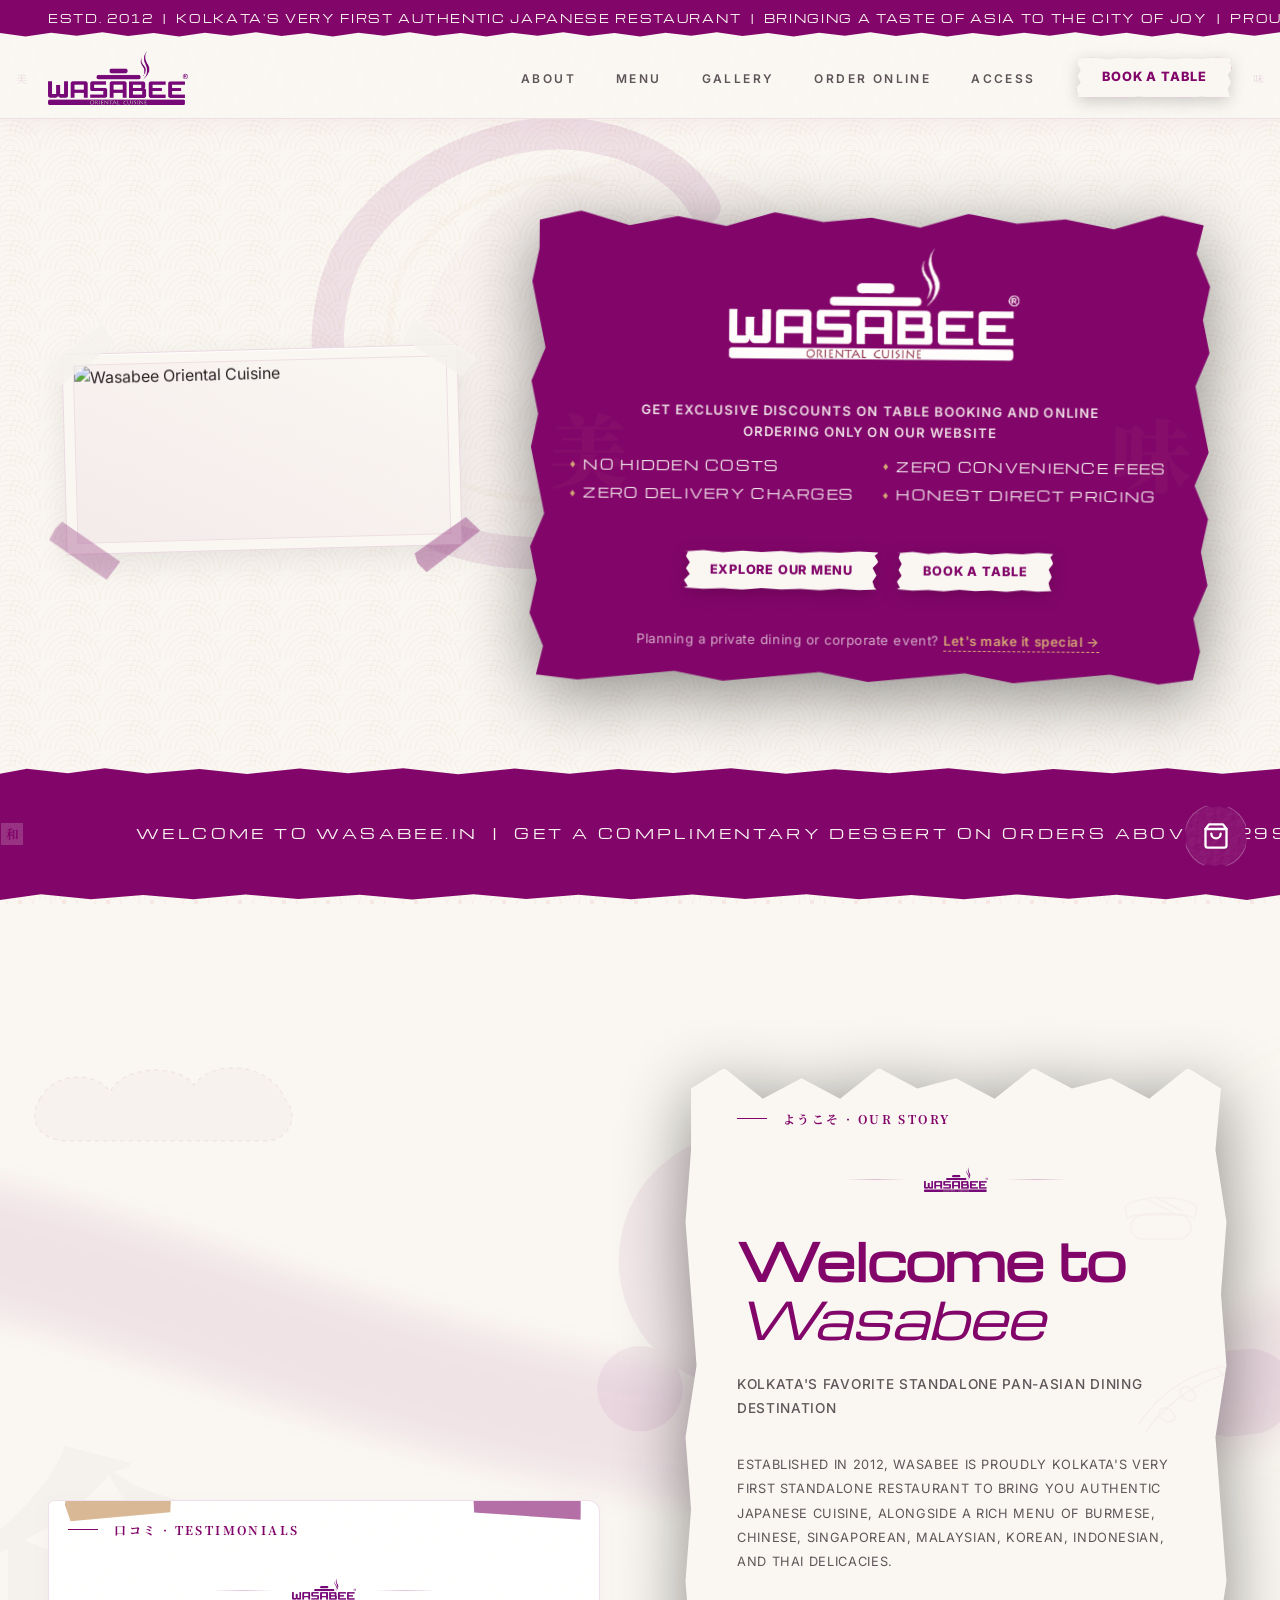
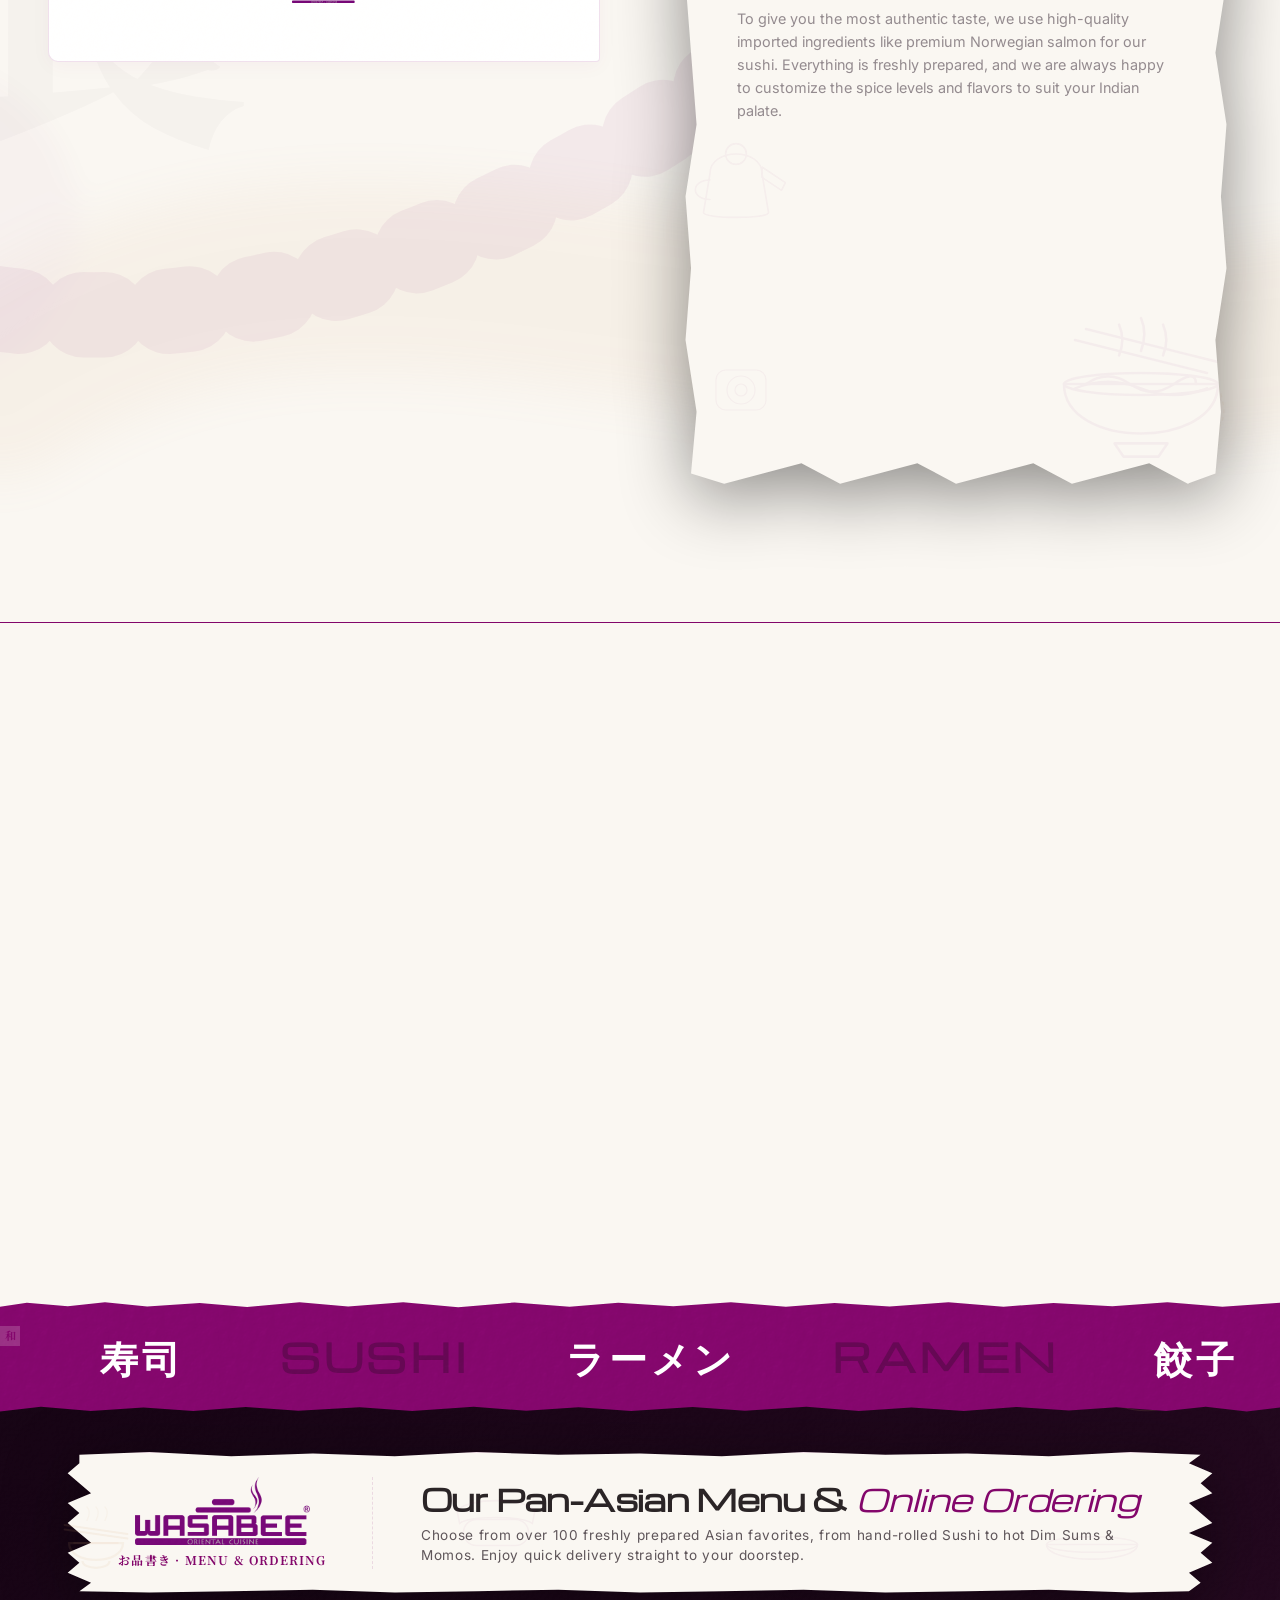
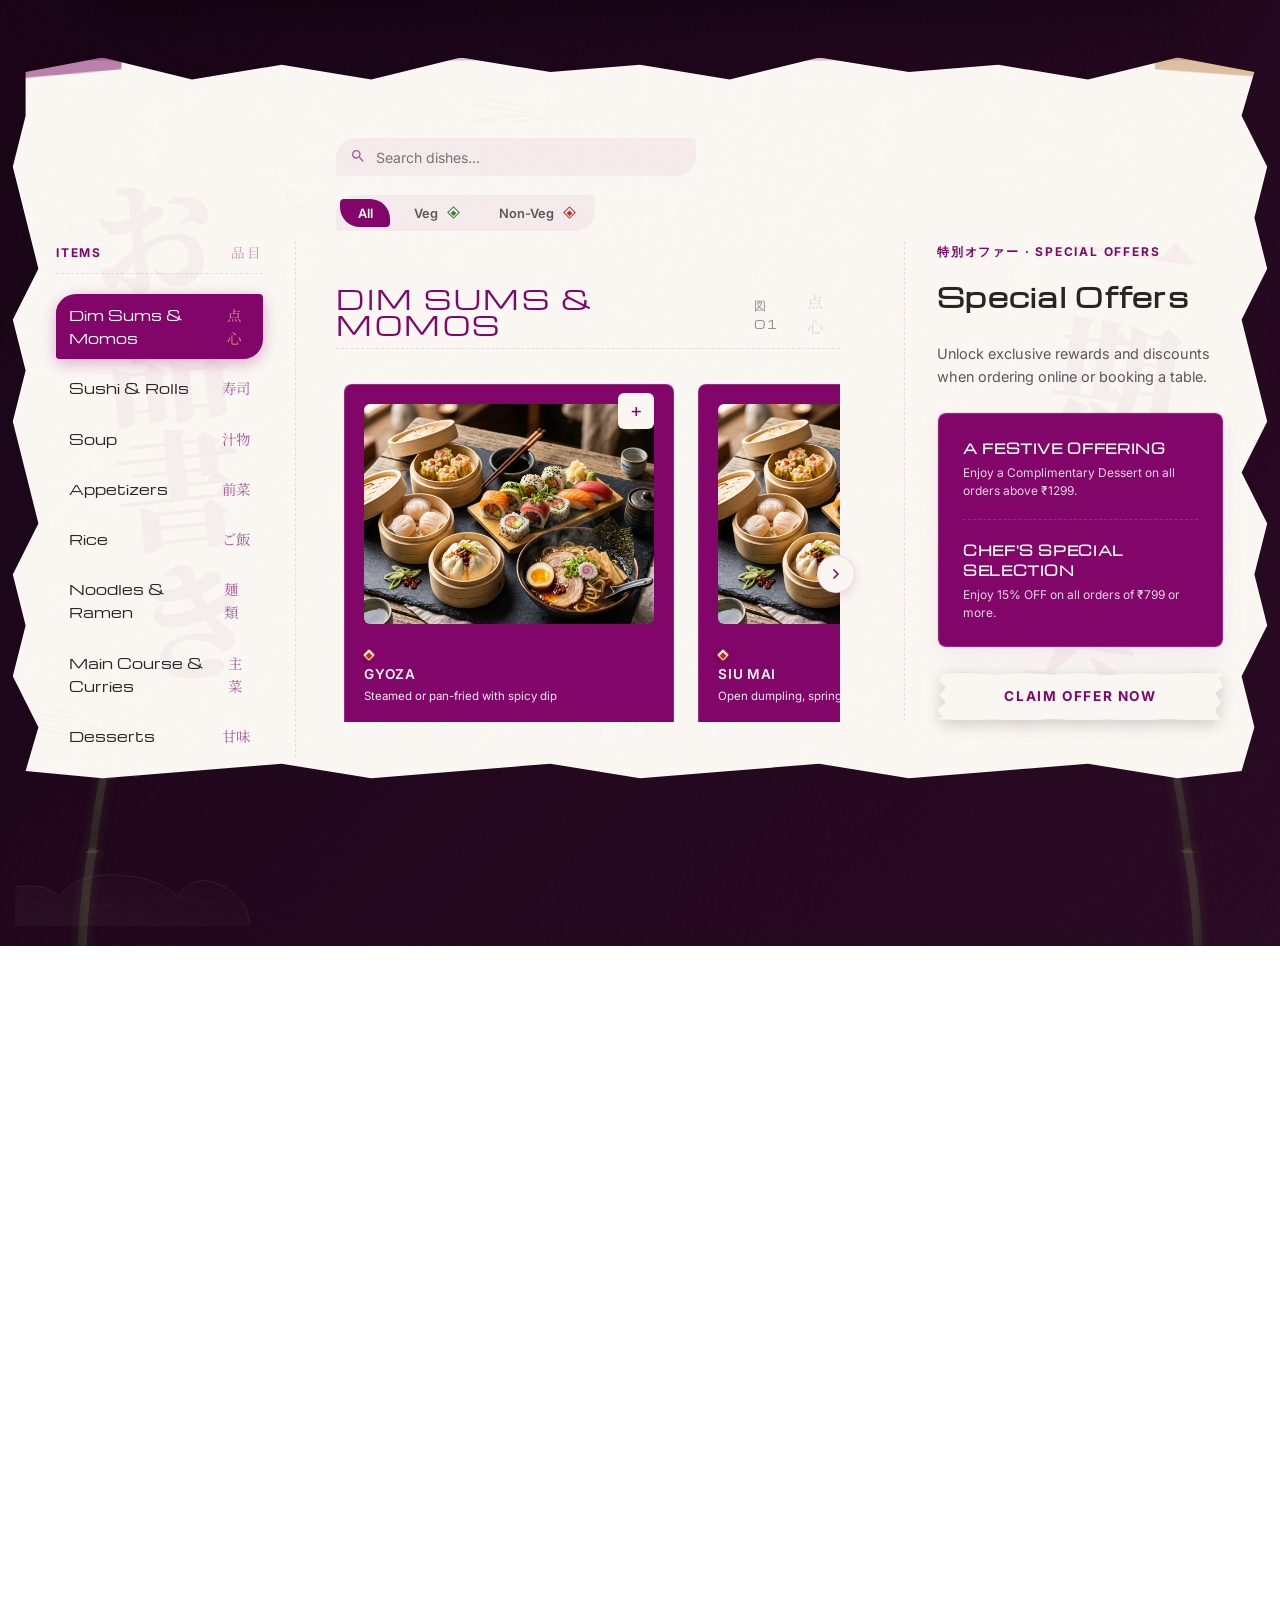
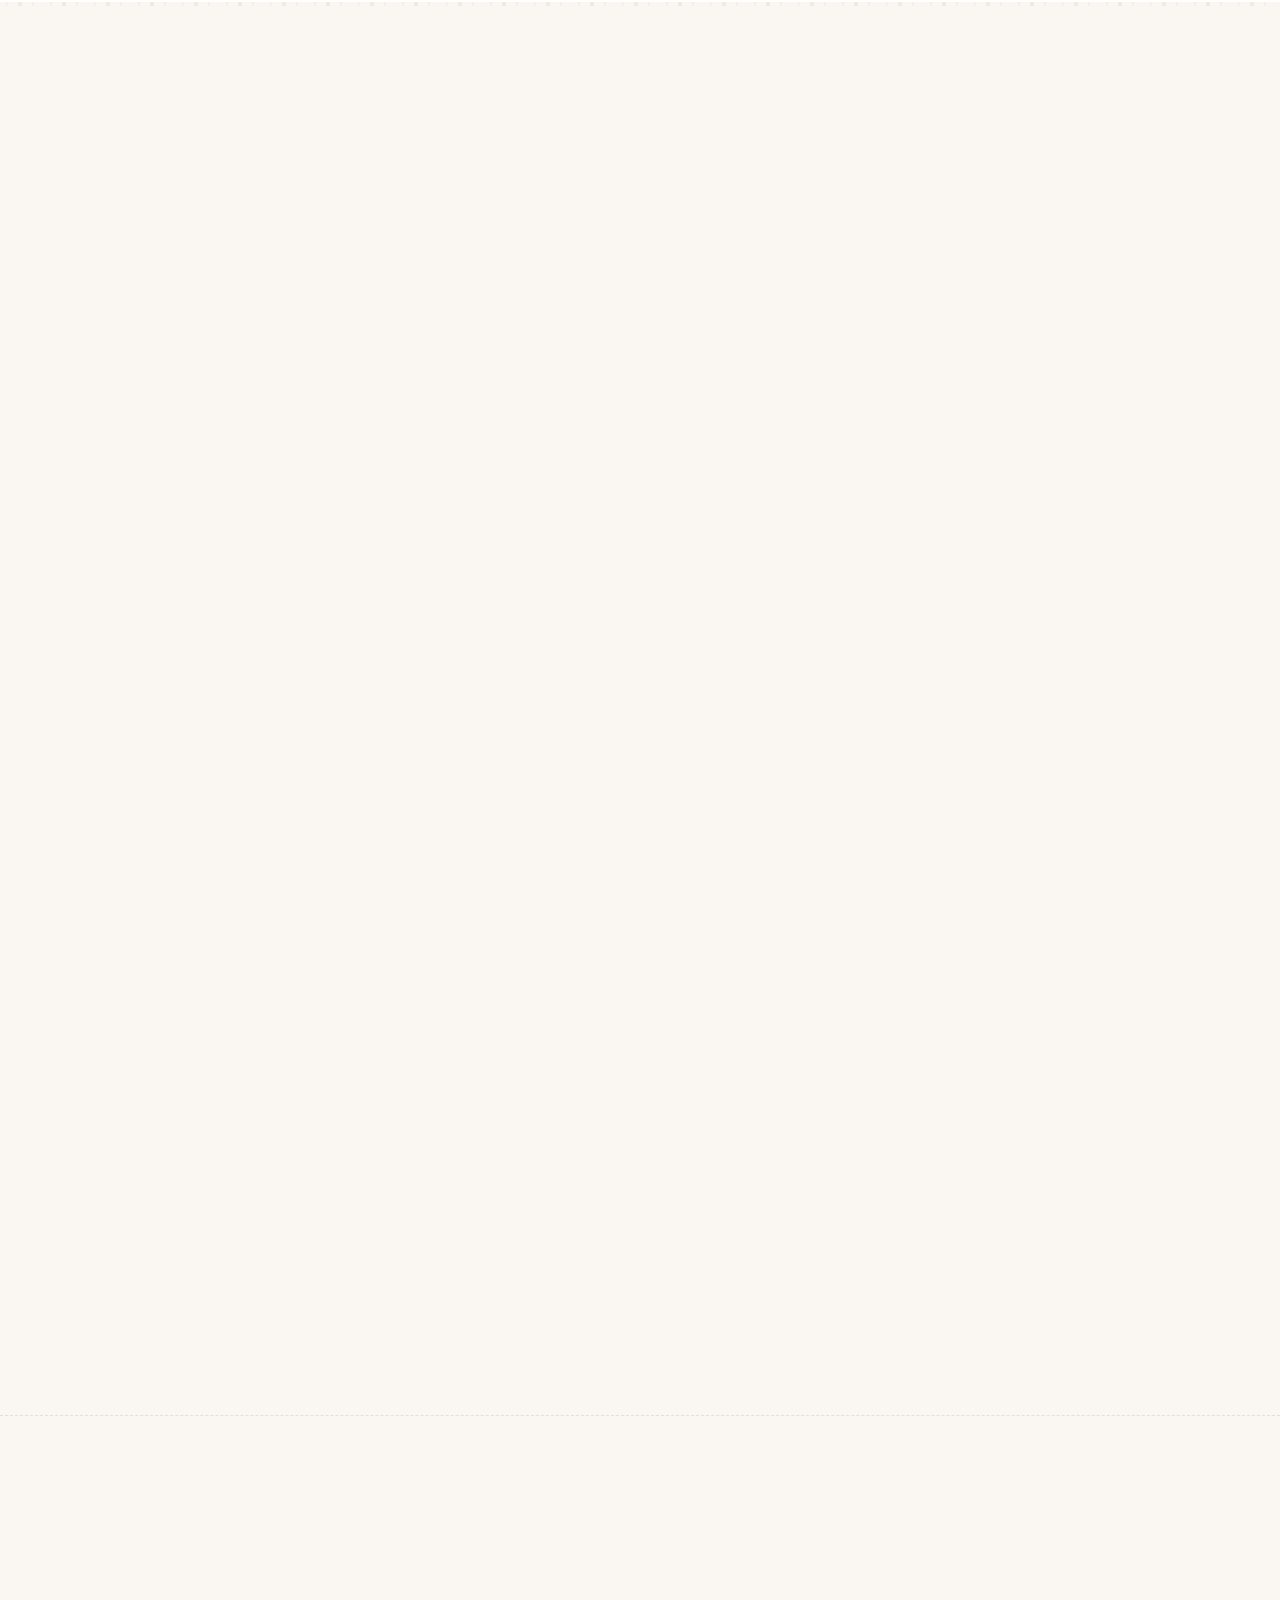
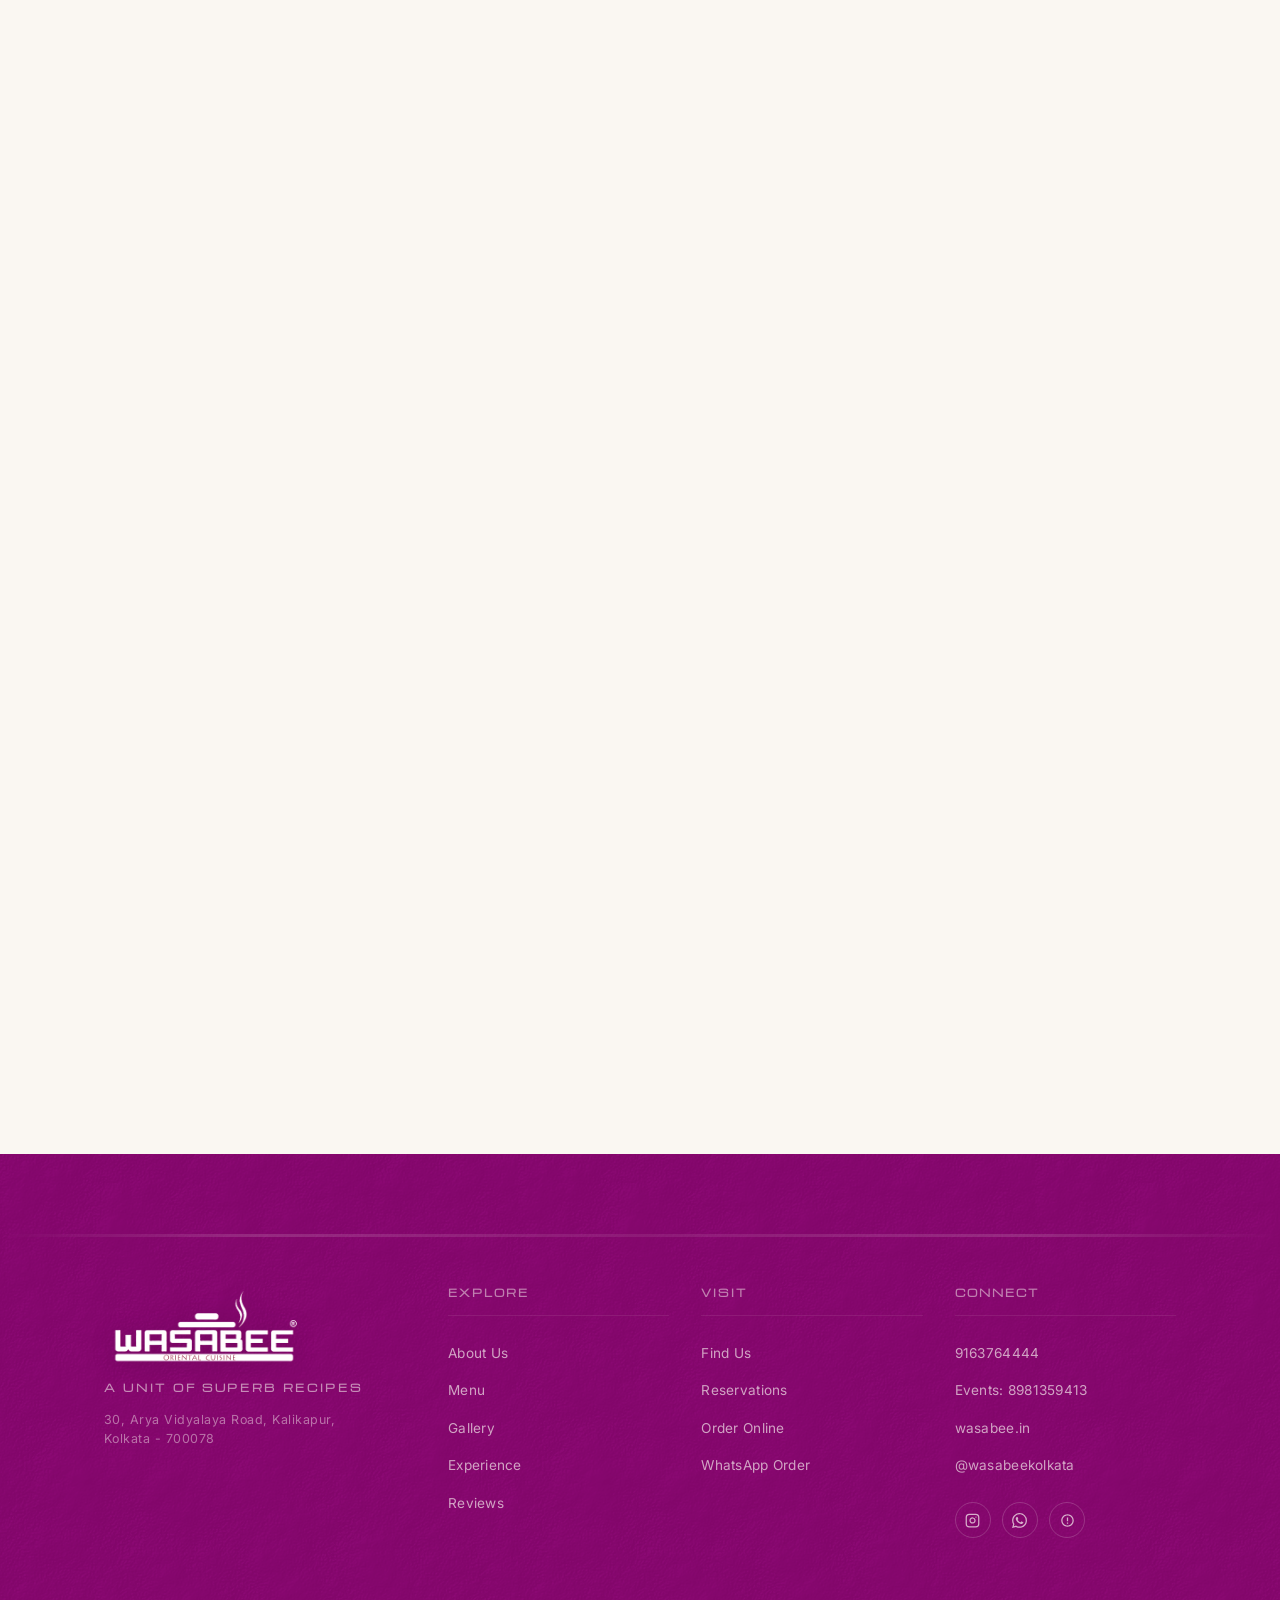
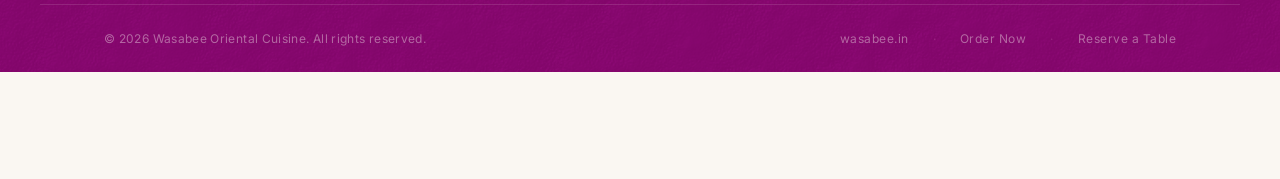
==== commit ca6fb0af: "feat: add dynamic, performance-optimized food slideshow to hero top section" ====
--- a/index.html
+++ b/index.html
@@ -167,9 +167,13 @@
         <div class="hero-tape tape-bl" aria-hidden="true"></div>
         <div class="hero-tape tape-br" aria-hidden="true"></div>
 
-        <div class="hero-graphic-container">
-          <img src="images/graphic 5.jpg?v=4" alt="Wasabee Oriental Cuisine" class="hero-logo-img-enlarged"
-            id="heroLogoImg">
+        <div class="hero-graphic-container" id="heroSlideshow">
+          <img src="images/graphic 5.jpg?v=4" alt="Wasabee Oriental Cuisine" class="hero-logo-img-enlarged hero-slideshow-slide active" id="heroLogoImg">
+          <img src="images/drive-download-20260525T055128Z-3-001/banner.jpg" alt="Wasabee Authentic Asian Specialties" class="hero-slideshow-slide">
+          <img src="images/drive-download-20260525T055128Z-3-001/Veg Sushi Platter.jpg" alt="Wasabee Fresh Sushi Platter" class="hero-slideshow-slide">
+          <img src="images/drive-download-20260525T055128Z-3-001/Bulgogi Chicken.jpg" alt="Wasabee Authentic Korean Bulgogi" class="hero-slideshow-slide">
+          <img src="images/drive-download-20260525T055128Z-3-001/Chicken Satay.jpg" alt="Wasabee Grilled Chicken Satay" class="hero-slideshow-slide">
+          <img src="images/drive-download-20260525T055128Z-3-001/Salmon Sushi Roll.jpg" alt="Wasabee Signature Salmon Roll" class="hero-slideshow-slide">
           <div class="hero-graphic-overlay"></div>
         </div>
       </div>
--- a/styles.css
+++ b/styles.css
@@ -348,7 +348,7 @@
   letter-spacing: 0.05em;
   color: var(--color-text);
   text-transform: uppercase;
-  transition: all 0.3s var(--ease-out-expo);
+  transition: color 0.3s var(--ease-out-expo);
 }
 
 .top-bar-link:hover {
@@ -378,7 +378,8 @@
   background-repeat: repeat;
   box-shadow: 0 4px 30px rgba(130, 6, 106, 0.05);
   border-bottom: 1px solid rgba(130, 6, 106, 0.1);
-  transition: all 0.5s var(--ease-out-expo);
+  will-change: padding, background-color, box-shadow;
+  transition: padding 0.5s var(--ease-out-expo), background-color 0.5s var(--ease-out-expo), border-color 0.5s var(--ease-out-expo), box-shadow 0.5s var(--ease-out-expo);
 }
 
 .nav.nav--scrolled {
@@ -454,7 +455,7 @@
 .nav-logo-img {
   height: 54px;
   width: auto;
-  transition: all 0.6s var(--ease-out-expo);
+  transition: transform 0.6s var(--ease-out-expo);
 }
 
 /* === KANJI BOOKENDS === */
@@ -539,7 +540,7 @@
   width: 0;
   height: 1px;
   background: var(--color-brand);
-  transition: all 0.5s var(--ease-out-expo);
+  transition: width 0.5s var(--ease-out-expo);
   transform: translateX(-50%);
 }
 
@@ -564,7 +565,8 @@
   color: #fff !important;
   border: 1px solid var(--color-brand) !important;
   border-radius: 20px 4px !important; /* Asymmetrical leaf-cut capsule */
-  transition: all 0.5s var(--ease-out-expo) !important;
+  will-change: background-color, border-color, border-radius, transform, box-shadow;
+  transition: background 0.5s var(--ease-out-expo), border-color 0.5s var(--ease-out-expo), border-radius 0.5s var(--ease-out-expo), transform 0.5s var(--ease-out-expo), box-shadow 0.5s var(--ease-out-expo) !important;
   clip-path: none !important;
 }
 
@@ -592,7 +594,8 @@
   gap: 5px;
   cursor: pointer;
   z-index: 1002;
-  transition: all 0.4s var(--ease-out-expo);
+  will-change: transform, background-color, border-color, box-shadow;
+  transition: transform 0.4s var(--ease-out-expo), background-color 0.4s var(--ease-out-expo), border-color 0.4s var(--ease-out-expo), box-shadow 0.4s var(--ease-out-expo);
   /* Premium Japanese Origami Octagonal Stamp */
   clip-path: polygon(
     10px 0%, 34px 0%, 44px 10%, 44px 34%, 34px 44%, 10px 44%, 0% 34%, 0% 10%
@@ -610,7 +613,7 @@
   display: block;
   height: 2px;
   background: var(--color-brand);
-  transition: all 0.4s var(--ease-out-expo);
+  transition: width 0.4s var(--ease-out-expo), background-color 0.4s var(--ease-out-expo), transform 0.4s var(--ease-out-expo), opacity 0.4s var(--ease-out-expo);
   border-radius: 2px;
   transform-origin: center;
 }
@@ -747,7 +750,7 @@
   margin-top: 3rem;
   opacity: 0;
   transform: translateY(20px);
-  transition: all 0.6s var(--ease-out-expo) 0.5s;
+  transition: opacity 0.6s var(--ease-out-expo) 0.5s, transform 0.6s var(--ease-out-expo) 0.5s;
 }
 
 .menu-overlay.active .menu-overlay-info {
@@ -1229,6 +1232,8 @@
   background: var(--color-bg);
   position: relative;
   overflow: hidden;
+  content-visibility: auto;
+  contain-intrinsic-size: auto 900px;
 }
 
 /* Massive background calligraphy brushstroke sweeping behind the entire about grid */
@@ -1572,7 +1577,7 @@
   border: 1px solid rgba(130, 6, 106, 0.1);
   border-radius: 4px;
   padding: 1rem 1.5rem;
-  transition: all 0.4s var(--ease-out-expo);
+  transition: background-color 0.4s var(--ease-out-expo), border-color 0.4s var(--ease-out-expo), box-shadow 0.4s var(--ease-out-expo), transform 0.4s var(--ease-out-expo);
 }
 
 .search-input-group:focus-within {
@@ -1638,7 +1643,7 @@
   padding: 0.8rem 0;
   position: relative;
   white-space: nowrap;
-  transition: all 0.3s ease;
+  transition: color 0.3s ease;
 }
 
 .menu-cat-btn:hover { color: var(--color-brand); }
@@ -2313,7 +2318,8 @@
   align-items: flex-start;
   padding-bottom: 1rem;
   border-bottom: 1px solid rgba(130, 6, 106, 0.08);
-  transition: all 0.4s var(--ease-out-expo);
+  will-change: transform, border-color;
+  transition: transform 0.4s var(--ease-out-expo), border-color 0.4s var(--ease-out-expo);
   position: relative;
 }
 
@@ -2594,6 +2600,8 @@
   border-top: 1px solid var(--color-brand);
   border-bottom: none; /* Seamless white-to-black section transition */
   position: relative;
+  content-visibility: auto;
+  contain-intrinsic-size: auto 600px;
 }
 
 /* === GALLERY JAPANESE CLICHÉS === */
@@ -2946,6 +2954,8 @@
   padding: 8rem 3rem;
   position: relative;
   overflow: hidden;
+  content-visibility: auto;
+  contain-intrinsic-size: auto 1200px;
 }
 
 .features-grid {
@@ -3038,7 +3048,8 @@
   display: flex;
   align-items: center;
   justify-content: center;
-  transition: all 0.4s var(--ease-out-expo);
+  will-change: background-color, border-color;
+  transition: background-color 0.4s var(--ease-out-expo), border-color 0.4s var(--ease-out-expo);
 }
 
 .feature-card:hover .feature-card-arrow {
@@ -3225,7 +3236,8 @@
   max-width: 600px !important;
   margin: 1.5rem auto 0 auto !important;
   box-shadow: 0 8px 25px rgba(130, 6, 106, 0.02) !important;
-  transition: all 0.4s var(--ease-out-expo) !important;
+  will-change: background-color, border-color, transform, box-shadow;
+  transition: background-color 0.4s var(--ease-out-expo), border-color 0.4s var(--ease-out-expo), transform 0.4s var(--ease-out-expo), box-shadow 0.4s var(--ease-out-expo) !important;
 }
 
 /* === OUR WORLD / COMBINED SECTION LAYOUT === */
@@ -3274,7 +3286,8 @@
   text-decoration: none;
   letter-spacing: 0.08em;
   text-transform: uppercase;
-  transition: all 0.4s var(--ease-out-expo);
+  will-change: color, transform;
+  transition: color 0.4s var(--ease-out-expo), transform 0.4s var(--ease-out-expo);
 }
 
 .insta-handle:hover {
@@ -3375,7 +3388,8 @@
   align-items: center;
   gap: 0.7rem;
   border: 1px solid var(--color-border) !important;
-  transition: all 0.4s var(--ease-out-expo);
+  will-change: background-color, border-color, transform;
+  transition: background-color 0.4s var(--ease-out-expo), border-color 0.4s var(--ease-out-expo), transform 0.4s var(--ease-out-expo);
 }
 
 .platform-btn:hover {
@@ -3400,6 +3414,8 @@
   text-align: center;
   background: var(--color-surface);
   overflow: hidden;
+  content-visibility: auto;
+  contain-intrinsic-size: auto 800px;
 }
 
 .reservation::before {
@@ -3501,7 +3517,8 @@
   border-radius: 24px 4px; /* Asymmetric leaf shape! */
   background: transparent url("data:image/svg+xml,%3Csvg width='40' height='20' viewBox='0 0 40 20' xmlns='http://www.w3.org/2000/svg'%3E%3Cpath d='M0 20c4.42 0 8-3.58 8-8s-3.58-8-8-8 8-3.58 8-8m0 20c4.42 0 8-3.58 8-8s-3.58-8-8-8 8-3.58 8-8m16 20c4.42 0 8-3.58 8-8s-3.58-8-8-8 8-3.58 8-8m0 20c4.42 0 8-3.58 8-8s-3.58-8-8-8 8-3.58 8-8m16 20c4.42 0 8-3.58 8-8s-3.58-8-8-8 8-3.58 8-8m0 20c4.42 0 8-3.58 8-8s-3.58-8-8-8 8-3.58 8-8' fill='%2382066A' fill-opacity='0.16'/%3E%3C/svg%3E") repeat-x top left;
   background-size: 20px 6px;
-  transition: all 0.5s var(--ease-out-expo);
+  will-change: color, border-color, border-radius;
+  transition: color 0.5s var(--ease-out-expo), border-color 0.5s var(--ease-out-expo), border-radius 0.5s var(--ease-out-expo);
   position: relative;
   overflow: hidden;
   clip-path: none !important;
@@ -3599,7 +3616,8 @@
   letter-spacing: 0.25em;
   flex-shrink: 0;
   text-decoration: none;
-  transition: all 0.4s var(--ease-out-expo);
+  will-change: transform, opacity, color;
+  transition: transform 0.4s var(--ease-out-expo), opacity 0.4s var(--ease-out-expo), color 0.4s var(--ease-out-expo);
 }
 
 .hero-red-marquee a img {
@@ -3638,7 +3656,8 @@
   border: 1px solid var(--color-border);
   border-radius: 8px;
   background: var(--color-surface);
-  transition: all 0.5s var(--ease-out-expo);
+  will-change: transform, border-color, background-color, box-shadow;
+  transition: transform 0.5s var(--ease-out-expo), border-color 0.5s var(--ease-out-expo), background-color 0.5s var(--ease-out-expo), box-shadow 0.5s var(--ease-out-expo);
   text-decoration: none;
   min-height: 180px;
 }
@@ -3754,6 +3773,8 @@
   padding: 8rem 3rem;
   position: relative;
   border-top: 1px dashed rgba(130, 6, 106, 0.12) !important;
+  content-visibility: auto;
+  contain-intrinsic-size: auto 700px;
 }
 
 .contact-grid {
@@ -3777,7 +3798,8 @@
   border-radius: 8px 4px 12px 6px;
   padding: 1.5rem;
   will-change: transform;
-  transition: all 0.4s var(--ease-out-expo);
+  will-change: transform, border-color, background-color, box-shadow;
+  transition: background-color 0.4s var(--ease-out-expo), border-color 0.4s var(--ease-out-expo), transform 0.4s var(--ease-out-expo), box-shadow 0.4s var(--ease-out-expo);
   box-sizing: border-box;
 }
 
@@ -3831,7 +3853,7 @@
   color: var(--color-brand);
   font-weight: 700;
   text-decoration: none;
-  transition: all 0.3s var(--ease-out-expo);
+  transition: color 0.3s var(--ease-out-expo), transform 0.3s var(--ease-out-expo);
   width: fit-content;
 }
 
@@ -4024,7 +4046,7 @@
   display: inline-flex;
   align-items: center;
   gap: 0.4rem;
-  transition: all 0.3s var(--ease-out-expo);
+  transition: color 0.3s var(--ease-out-expo), transform 0.3s var(--ease-out-expo);
 }
 
 .footer-nav-col a:hover {
@@ -4048,7 +4070,7 @@
   align-items: center;
   justify-content: center;
   color: rgba(250, 247, 242, 0.7);
-  transition: all 0.35s var(--ease-out-expo);
+  transition: background-color 0.35s var(--ease-out-expo), border-color 0.35s var(--ease-out-expo), color 0.35s var(--ease-out-expo), transform 0.35s var(--ease-out-expo);
   flex-shrink: 0;
 }
 
@@ -4761,7 +4783,8 @@
   justify-content: center;
   cursor: pointer;
   z-index: 10;
-  transition: all 0.4s cubic-bezier(0.16, 1, 0.3, 1);
+  will-change: background-color, border-color, transform, box-shadow;
+  transition: background-color 0.4s cubic-bezier(0.16, 1, 0.3, 1), border-color 0.4s cubic-bezier(0.16, 1, 0.3, 1), transform 0.4s cubic-bezier(0.16, 1, 0.3, 1), box-shadow 0.4s cubic-bezier(0.16, 1, 0.3, 1);
   backdrop-filter: blur(10px);
   -webkit-backdrop-filter: blur(10px);
 }
@@ -4795,7 +4818,8 @@
   justify-content: center;
   cursor: pointer;
   z-index: 10;
-  transition: all 0.4s cubic-bezier(0.16, 1, 0.3, 1);
+  will-change: background-color, border-color;
+  transition: background-color 0.4s cubic-bezier(0.16, 1, 0.3, 1), border-color 0.4s cubic-bezier(0.16, 1, 0.3, 1);
   backdrop-filter: blur(5px);
   -webkit-backdrop-filter: blur(5px);
 }
@@ -5113,14 +5137,15 @@
   background: var(--color-surface);
   border: 1px solid var(--color-border);
   border-radius: 4px;
-  transition: all 0.3s var(--ease-out-expo);
+  will-change: transform, border-color, background-color, box-shadow;
+  transition: transform 0.3s var(--ease-out-expo), border-color 0.3s var(--ease-out-expo), background-color 0.3s var(--ease-out-expo), box-shadow 0.3s var(--ease-out-expo);
   width: fit-content;
   min-width: 280px;
 }
 
 .platform-link img {
   filter: grayscale(1) opacity(0.8);
-  transition: all 0.3s ease;
+  transition: filter 0.3s ease;
 }
 
 .platform-link span {
@@ -5177,13 +5202,13 @@
   font-weight: 500;
   text-transform: uppercase;
   letter-spacing: 0.05em;
-  transition: all 0.3s ease;
+  transition: transform 0.3s ease, color 0.3s ease;
   width: fit-content;
 }
 
 .platform-link-minimal img {
   filter: grayscale(1) opacity(0.6);
-  transition: all 0.3s ease;
+  transition: filter 0.3s ease, transform 0.3s ease;
 }
 
 .platform-link-minimal:hover {
@@ -5203,7 +5228,8 @@
   padding: 1rem;
   border: 1px solid var(--color-brand);
   background-color: var(--color-bg);
-  transition: all 0.6s var(--ease-out-expo);
+  will-change: transform, box-shadow;
+  transition: transform 0.6s var(--ease-out-expo), box-shadow 0.6s var(--ease-out-expo);
   z-index: 1;
 }
 
@@ -5234,7 +5260,8 @@
   padding: 1.5rem 2rem;
   box-shadow: 10px 10px 30px rgba(0,0,0,0.2);
   z-index: 2;
-  transition: all 0.6s var(--ease-out-expo);
+  will-change: transform;
+  transition: transform 0.6s var(--ease-out-expo);
 }
 
 .about-image:hover .about-img-overlay-content {
@@ -5279,13 +5306,44 @@
   position: relative;
   z-index: 10;
   transform: rotate(-0.5deg); /* Subtle hand-placed rotation */
+  will-change: transform;
+  backface-visibility: hidden;
 }
 
 .hero-graphic-container {
   position: relative;
   width: 100%;
+  aspect-ratio: 1469 / 704; /* Matches graphic 5 aspect ratio */
   overflow: hidden;
   border: 1px solid rgba(130, 6, 106, 0.1);
+}
+
+.hero-slideshow-slide {
+  position: absolute;
+  top: 0;
+  left: 0;
+  width: 100%;
+  height: 100%;
+  object-fit: cover;
+  opacity: 0;
+  z-index: 0;
+  transition: opacity 1.5s ease-in-out;
+  display: block;
+}
+
+.hero-slideshow-slide.active {
+  opacity: 1;
+  z-index: 1;
+  animation: kenBurnsSlide 10s infinite alternate ease-in-out;
+}
+
+@keyframes kenBurnsSlide {
+  0% {
+    transform: scale(1.02) translate(0, 0);
+  }
+  100% {
+    transform: scale(1.08) translate(-0.5%, -0.3%);
+  }
 }
 
 .hero-graphic-overlay {
@@ -5309,15 +5367,13 @@
 }
 
 .hero-logo-img-enlarged {
+  position: absolute;
+  top: 0;
+  left: 0;
   width: 100%;
-  height: auto;
-  object-fit: contain;
-  transition: transform 1.2s var(--ease-out-expo);
+  height: 100%;
+  object-fit: cover;
   display: block;
-}
-
-.hero-graphic-frame:hover .hero-logo-img-enlarged {
-  transform: scale(1.01);
 }
 
 .hero-address-refined {
@@ -5491,7 +5547,7 @@
   color: var(--color-text);
   pointer-events: auto;
   cursor: text;
-  will-change: left, top;
+  will-change: transform;
   transition: none; /* No transitions — pretext positions directly */
 }
 
@@ -5657,7 +5713,7 @@
   justify-content: space-between;
   padding: 0.6rem 0.8rem !important; /* Compact padding */
   border-radius: 4px;
-  transition: all 0.4s var(--ease-out-expo);
+  transition: color 0.4s var(--ease-out-expo), background-color 0.4s var(--ease-out-expo), padding-left 0.4s var(--ease-out-expo);
   position: relative;
   overflow: hidden;
 }
@@ -5894,7 +5950,8 @@
   border: 1px solid rgba(250, 247, 242, 0.15) !important;
   border-radius: 8px;
   background: var(--color-brand) !important; /* Dark Plum card background */
-  transition: all 0.25s ease;
+  will-change: background-color, transform, box-shadow;
+  transition: background-color 0.25s ease, transform 0.25s ease, box-shadow 0.25s ease;
   position: relative;
   min-height: 410px; /* Increased minimum height for larger images */
 }
@@ -6001,7 +6058,8 @@
   background: #FAF7F2 !important; /* Cream button background */
   color: var(--color-brand) !important; /* Plum icon/plus */
   cursor: pointer;
-  transition: all 0.2s;
+  will-change: background-color, color, transform;
+  transition: background-color 0.2s, color 0.2s, transform 0.2s;
 }
 
 .unified-items-list .popup-item .btn-add-cart:hover {
@@ -6249,7 +6307,7 @@
   align-items: center;
   justify-content: center;
   cursor: pointer;
-  transition: all 0.2s;
+  transition: background-color 0.2s, border-color 0.2s, color 0.2s, transform 0.2s;
 }
 
 .btn-add-cart:hover {
@@ -6346,7 +6404,8 @@
   opacity: 0;
   pointer-events: none;
   transform: translateY(20px);
-  transition: all 0.4s var(--ease-out-expo);
+  will-change: opacity, transform;
+  transition: opacity 0.4s var(--ease-out-expo), transform 0.4s var(--ease-out-expo);
   
   /* Washi Paper torn edges */
   clip-path: polygon(
@@ -6594,7 +6653,8 @@
   letter-spacing: 0.06em;
   text-transform: uppercase;
   cursor: pointer;
-  transition: all 0.4s var(--ease-out-expo);
+  will-change: background-color, border-radius;
+  transition: background-color 0.4s var(--ease-out-expo), border-radius 0.4s var(--ease-out-expo);
   clip-path: none !important;
 }
 
@@ -6654,7 +6714,7 @@
   text-decoration: none;
   padding: 0.4rem 0;
   border-bottom: 1px dashed rgba(130, 6, 106, 0.3);
-  transition: all 0.3s;
+  transition: border-color 0.3s, color 0.3s;
 }
 
 .phone-number:hover {
@@ -6740,7 +6800,8 @@
   border: 1px solid var(--color-brand);
   border-radius: 24px 4px; /* Asymmetric leaf shape! */
   text-decoration: none;
-  transition: all 0.5s var(--ease-out-expo);
+  will-change: background-color, border-color, color, border-radius, transform, box-shadow;
+  transition: background-color 0.5s var(--ease-out-expo), border-color 0.5s var(--ease-out-expo), color 0.5s var(--ease-out-expo), border-radius 0.5s var(--ease-out-expo), transform 0.5s var(--ease-out-expo), box-shadow 0.5s var(--ease-out-expo);
   position: relative;
   overflow: visible !important;
   clip-path: none !important;
@@ -6790,7 +6851,7 @@
   opacity: 0;
   border-radius: 24px 4px;
   transform: scale(0.96) rotate(0deg);
-  transition: all 0.5s var(--ease-out-expo);
+  transition: opacity 0.5s var(--ease-out-expo), border-radius 0.5s var(--ease-out-expo), transform 0.5s var(--ease-out-expo);
   pointer-events: none;
 }
 
@@ -6901,7 +6962,8 @@
   justify-content: center;
   cursor: pointer;
   box-shadow: 0 4px 12px rgba(130, 6, 106, 0.15);
-  transition: all 0.3s cubic-bezier(0.16, 1, 0.3, 1);
+  will-change: opacity, transform;
+  transition: opacity 0.3s cubic-bezier(0.16, 1, 0.3, 1), background-color 0.3s cubic-bezier(0.16, 1, 0.3, 1), color 0.3s cubic-bezier(0.16, 1, 0.3, 1), border-color 0.3s cubic-bezier(0.16, 1, 0.3, 1), transform 0.3s cubic-bezier(0.16, 1, 0.3, 1), box-shadow 0.3s cubic-bezier(0.16, 1, 0.3, 1);
   z-index: 10;
   opacity: 0;
   pointer-events: none;
@@ -7273,7 +7335,7 @@
   cursor: pointer;
   font-family: var(--font-body);
   font-size: 0.85rem;
-  transition: all 0.3s;
+  transition: background-color 0.3s, border-color 0.3s, color 0.3s;
   text-transform: none;
   letter-spacing: 0;
   font-weight: 500;
@@ -7306,7 +7368,8 @@
   letter-spacing: 0.06em;
   text-transform: uppercase;
   cursor: pointer;
-  transition: all 0.4s var(--ease-out-expo);
+  will-change: background-color, border-radius, transform;
+  transition: background-color 0.4s var(--ease-out-expo), border-radius 0.4s var(--ease-out-expo), transform 0.4s var(--ease-out-expo);
   margin-top: 0.5rem;
   clip-path: none !important;
 }
@@ -7346,7 +7409,8 @@
   padding: 3rem;
   box-shadow: 0 10px 40px rgba(130, 6, 106, 0.02);
   will-change: transform;
-  transition: all 0.6s var(--ease-out-expo);
+  will-change: transform, box-shadow, border-color;
+  transition: transform 0.6s var(--ease-out-expo), box-shadow 0.6s var(--ease-out-expo), border-color 0.6s var(--ease-out-expo);
   display: grid;
   grid-template-columns: 1fr;
   gap: 1.5rem;
@@ -7412,7 +7476,7 @@
   font-weight: 900;
   pointer-events: none;
   line-height: 1;
-  transition: all 0.6s var(--ease-out-expo);
+  transition: opacity 0.6s var(--ease-out-expo), transform 0.6s var(--ease-out-expo);
 }
 
 .heritage-card:hover .heritage-kanji-watermark {
@@ -7538,7 +7602,7 @@
   z-index: -2; /* Sit behind the button content and main backgrounds */
   opacity: 0;
   transform: scale(0.96) rotate(0deg);
-  transition: all 0.25s cubic-bezier(0.16, 1, 0.3, 1); /* Elegant and crisp premium transition */
+  transition: opacity 0.25s cubic-bezier(0.16, 1, 0.3, 1), transform 0.25s cubic-bezier(0.16, 1, 0.3, 1); /* Elegant and crisp premium transition */
   pointer-events: none;
   /* Organic hand-torn deckle paper edge polygon */
   clip-path: polygon(
@@ -7656,7 +7720,7 @@
   color: var(--color-text);
   font-family: var(--font-body);
   font-size: 0.88rem;
-  transition: all 0.4s var(--ease-out-expo);
+  transition: background-color 0.4s var(--ease-out-expo), border-radius 0.4s var(--ease-out-expo), box-shadow 0.4s var(--ease-out-expo);
   box-sizing: border-box;
 }
 
@@ -7718,7 +7782,7 @@
   display: flex;
   align-items: center;
   gap: 0.35rem;
-  transition: all 0.3s ease;
+  transition: background-color 0.3s ease, color 0.3s ease, border-radius 0.3s ease;
 }
 
 .menu-filter-bar .filter-btn:hover {
@@ -7792,6 +7856,8 @@
   height: 90px;
   opacity: 0.22 !important; /* Extremely subtle watermark style to create organic depth */
   transition: transform 0.5s ease;
+  will-change: transform;
+  transform: translateZ(0);
 }
 
 .menu-deco-ramen {
@@ -8080,7 +8146,7 @@
 
 .unified-nav-link {
   color: var(--color-text) !important; /* Charcoal text for high visibility */
-  transition: all 0.4s var(--ease-out-expo) !important;
+  transition: color 0.4s var(--ease-out-expo), background-color 0.4s var(--ease-out-expo), border-radius 0.4s var(--ease-out-expo), box-shadow 0.4s var(--ease-out-expo) !important;
 }
 
 .unified-nav-link .nav-jp {
@@ -8150,7 +8216,7 @@
 /* Menu Items List Overhaul */
 .popup-item {
   border-bottom: 1px dashed rgba(250, 247, 242, 0.1) !important;
-  transition: all 0.3s ease !important;
+  transition: background 0.3s ease, border-radius 0.3s ease, transform 0.3s ease !important;
   padding: 0.95rem 1rem !important;
 }
 
@@ -8328,7 +8394,8 @@
   background-size: 20px 6px !important;
   border: 1px solid var(--color-brand) !important;
   border-radius: 20px 4px !important; /* Asymmetric leaf shape */
-  transition: all 0.5s var(--ease-out-expo) !important;
+  will-change: background-color, border-color, border-radius, transform, box-shadow;
+  transition: background-color 0.5s var(--ease-out-expo), border-color 0.5s var(--ease-out-expo), border-radius 0.5s var(--ease-out-expo), transform 0.5s var(--ease-out-expo), box-shadow 0.5s var(--ease-out-expo) !important;
   text-align: center;
   cursor: pointer;
   box-shadow: 0 4px 15px rgba(130, 6, 106, 0.2);
@@ -8447,7 +8514,8 @@
   overflow: visible !important;
   z-index: 1 !important;
   filter: drop-shadow(0 4px 8px rgba(0, 0, 0, 0.18)) !important;
-  transition: all 0.4s var(--ease-out-expo) !important;
+  will-change: transform, filter;
+  transition: transform 0.4s var(--ease-out-expo), filter 0.4s var(--ease-out-expo) !important;
 }
 
 /* Hover, active, and focus transitions */
@@ -8516,7 +8584,7 @@
   inset: 0 !important;
   z-index: -1 !important;
   background-repeat: repeat !important;
-  transition: all 0.4s var(--ease-out-expo) !important;
+  transition: background-color 0.4s var(--ease-out-expo), box-shadow 0.4s var(--ease-out-expo) !important;
   transform: none !important;
   clip-path: polygon(
     0% 5%, 10% 1%, 20% 6%, 30% 2%, 40% 5%, 50% 2%, 60% 6%, 70% 3%, 80% 5%, 90% 1%, 100% 4%, 
@@ -8660,6 +8728,8 @@
   align-items: center !important;
   z-index: 10 !important;
   position: relative !important;
+  will-change: transform;
+  backface-visibility: hidden;
 }
 
 /* Kanji watermarks for the hero info card sides */
@@ -8883,7 +8953,8 @@
   opacity: 0;
   pointer-events: none;
   transform: translateY(15px);
-  transition: all 0.4s var(--ease-out-expo) !important;
+  will-change: opacity, transform;
+  transition: opacity 0.4s var(--ease-out-expo), transform 0.4s var(--ease-out-expo) !important;
 }
 
 .mini-cart-toast.show {
@@ -8943,7 +9014,7 @@
   font-weight: 700 !important;
   border-radius: 20px !important;
   cursor: pointer !important;
-  transition: all 0.3s !important;
+  transition: background-color 0.3s, color 0.3s !important;
   white-space: nowrap !important;
 }
 
@@ -9185,6 +9256,7 @@
   }
   .hero-graphic-container {
     height: 240px !important;
+    aspect-ratio: auto !important;
     border-radius: 6px !important;
   }
 
@@ -9492,7 +9564,7 @@
     align-items: center !important;
     color: var(--color-text-muted) !important;
     font-weight: 500 !important;
-    transition: all 0.3s ease !important;
+    transition: background-color 0.3s ease, color 0.3s ease, border-color 0.3s ease !important;
     /* Reset desktop-only styles */
     padding-left: 0.9rem !important;
   }
@@ -10030,17 +10102,16 @@
 @keyframes subtleFloat {
   0%, 100% {
     transform: translateY(0) scale(1);
-    filter: drop-shadow(0 4px 12px rgba(0,0,0,0.08));
   }
   50% {
     transform: translateY(-10px) scale(1.005);
-    filter: drop-shadow(0 10px 24px rgba(0,0,0,0.12));
   }
 }
 
 .washi-card-wrapper {
   animation: subtleFloat 5.5s ease-in-out infinite;
-  will-change: transform, filter;
+  will-change: transform;
+  filter: drop-shadow(0 4px 12px rgba(0,0,0,0.08));
 }
 
 /* Stagger so adjacent cards don't bob in perfect sync */
@@ -10097,6 +10168,8 @@
 .experience-sakura {
   transition: transform 1.5s var(--ease-out-expo), opacity 0.5s ease;
   transform-origin: bottom center;
+  will-change: transform;
+  transform: translateZ(0);
 }
 
 .sakura-left {
@@ -10158,6 +10231,8 @@
   z-index: 1;
   opacity: 0.15;
   transition: opacity 0.5s ease, transform 1.5s var(--ease-out-expo);
+  will-change: transform;
+  transform: translateZ(0);
 }
 
 [data-theme="dark"] .experience-bg-sakura {
@@ -10229,6 +10304,8 @@
   pointer-events: none;
   z-index: 12;
   filter: drop-shadow(0 4px 12px rgba(0, 0, 0, 0.18));
+  will-change: transform;
+  transform: translateZ(0);
 }
 
 .sakura-interactive-wrap {
@@ -10281,6 +10358,8 @@
   opacity: 0.85; /* Combined with internal SVG opacity to stay highly aesthetic and subtle */
   transition: opacity 0.8s ease, transform 1.2s cubic-bezier(0.25, 1, 0.5, 1), filter 0.8s ease;
   overflow: visible;
+  will-change: transform;
+  transform: translateZ(0);
 }
 
 .menu-bamboo-left {
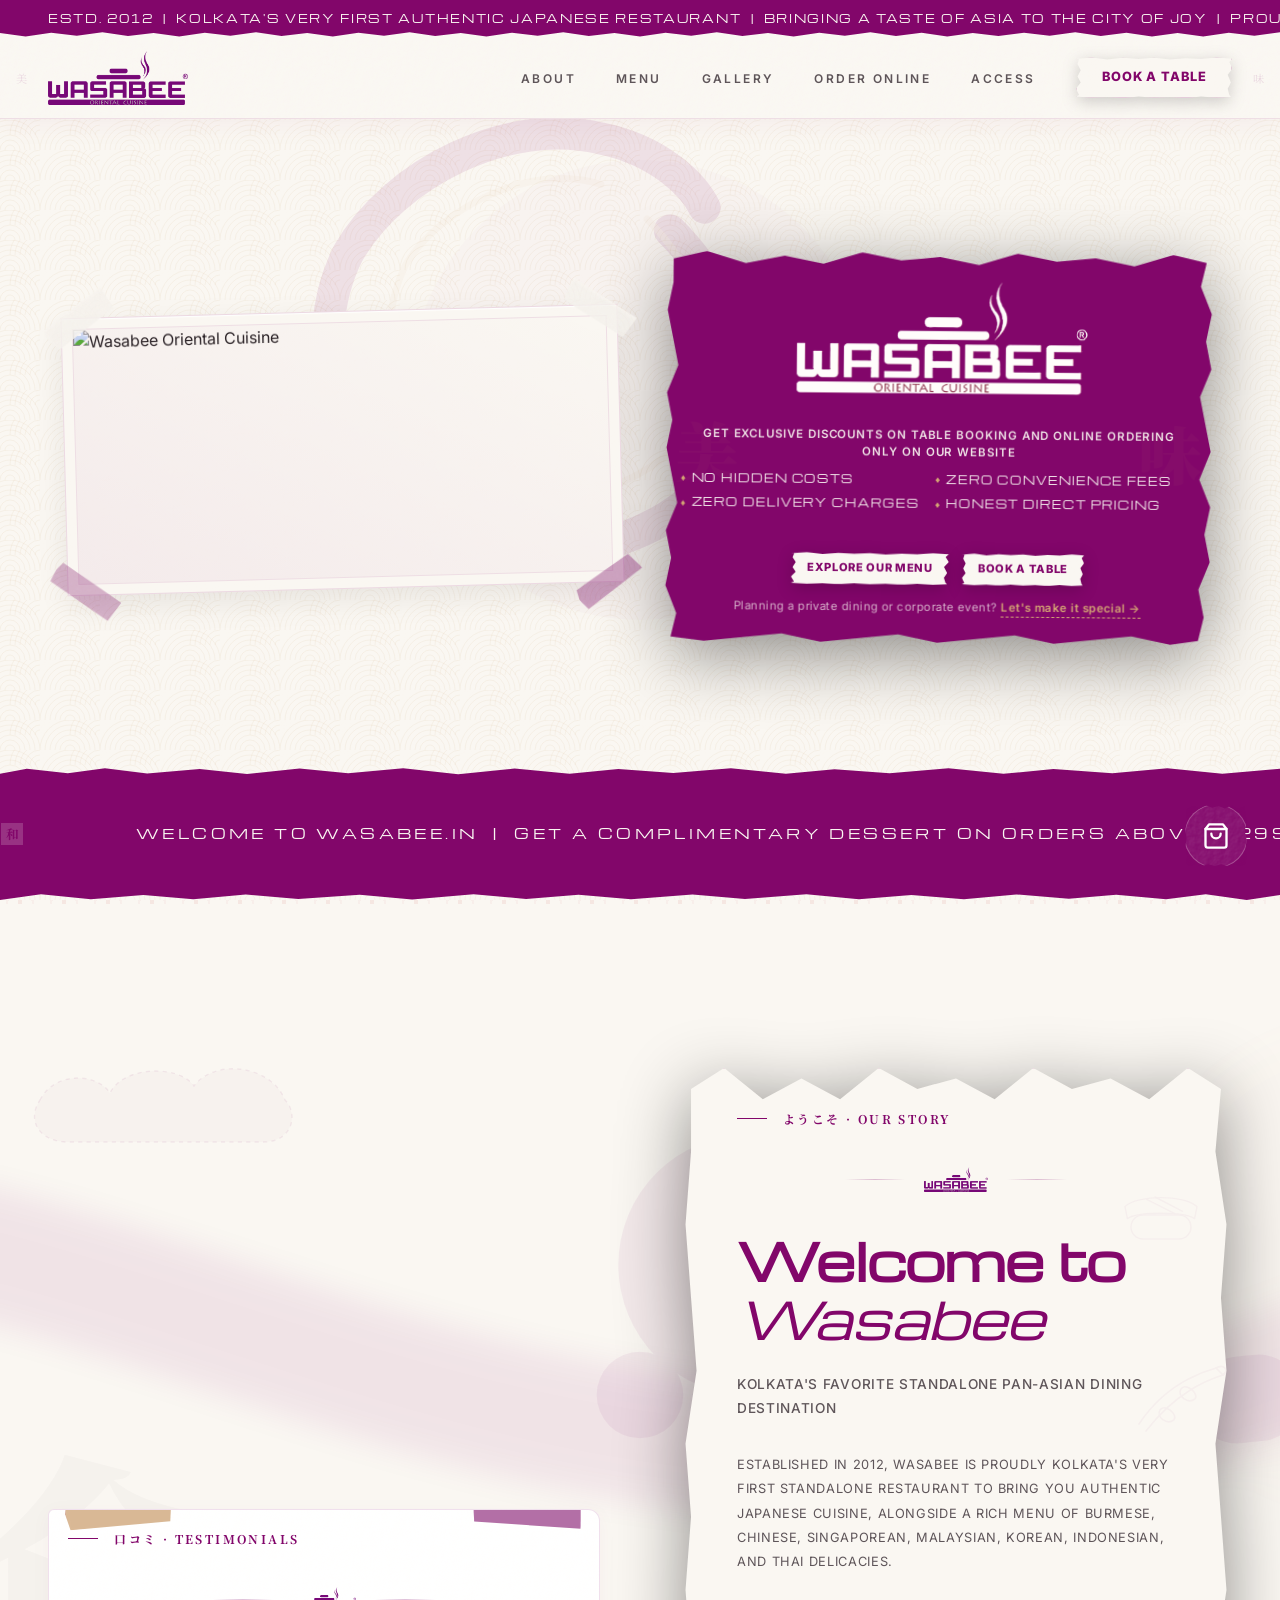
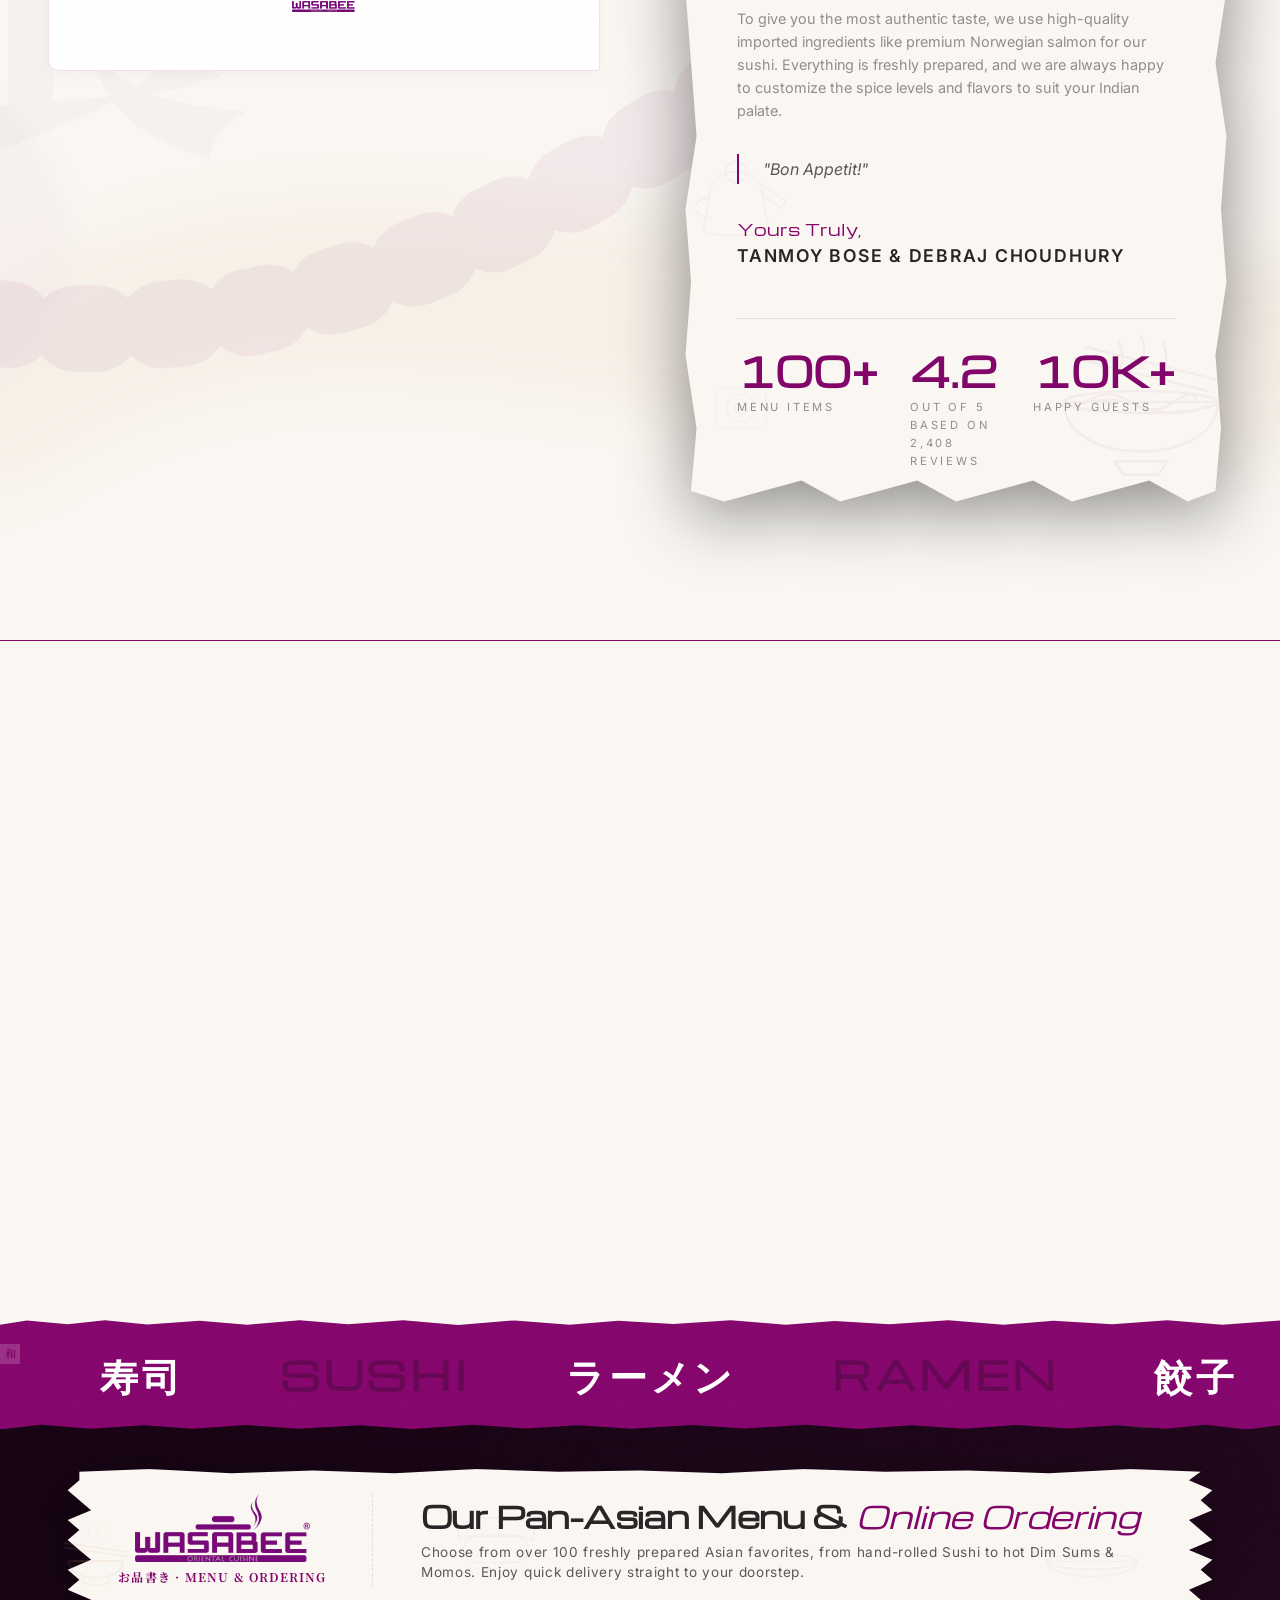
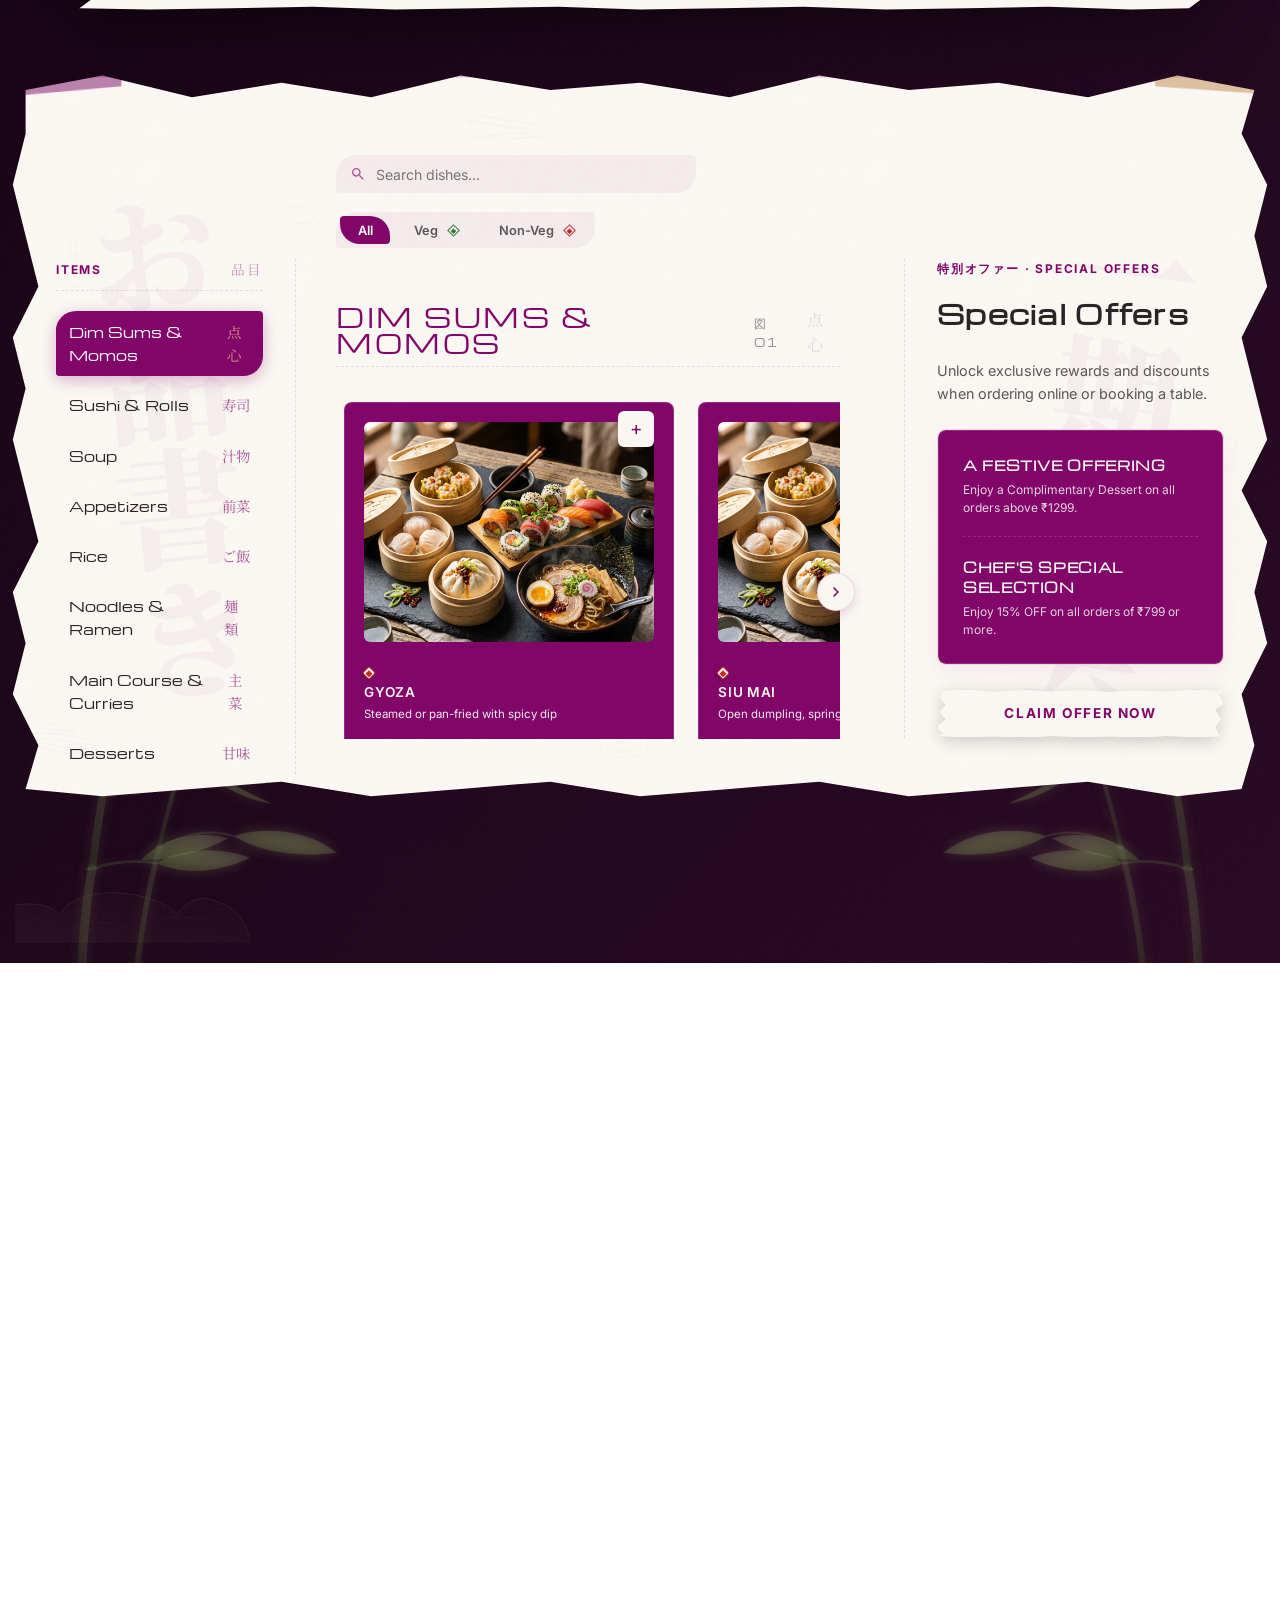
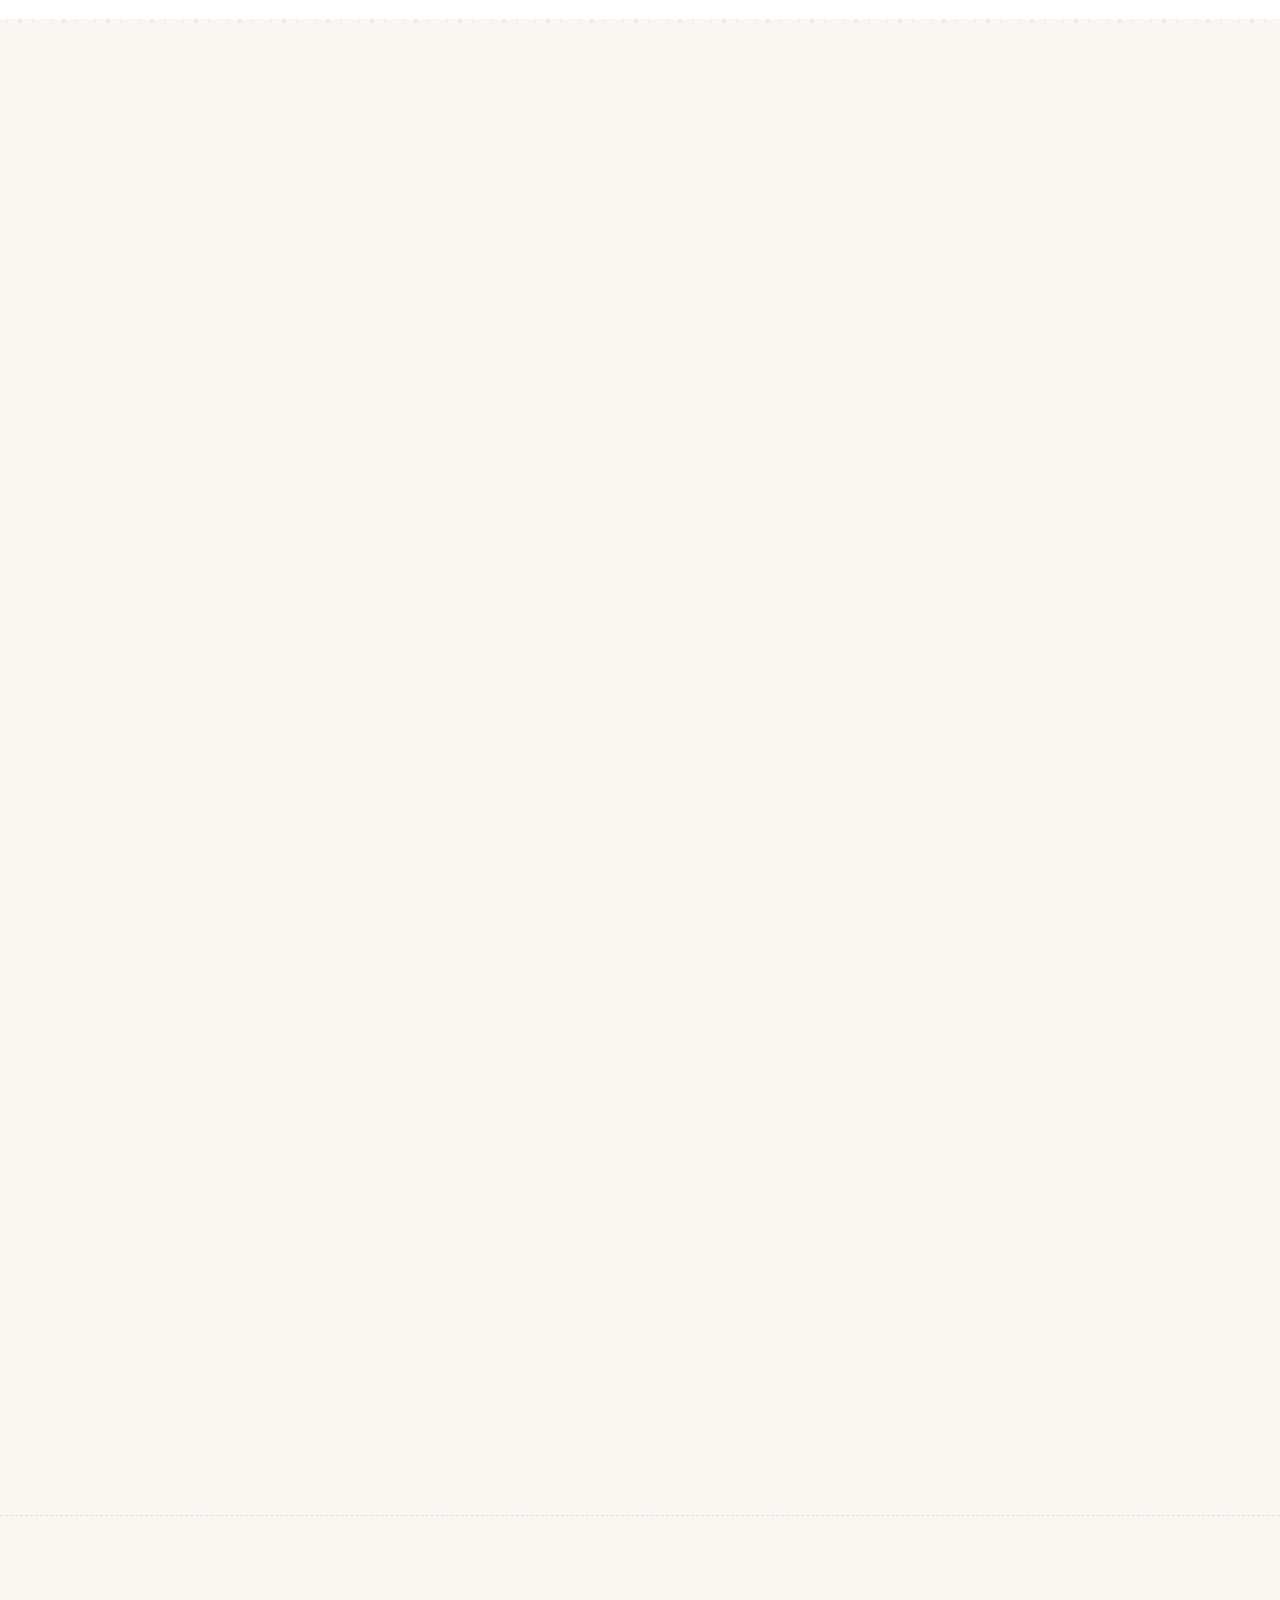
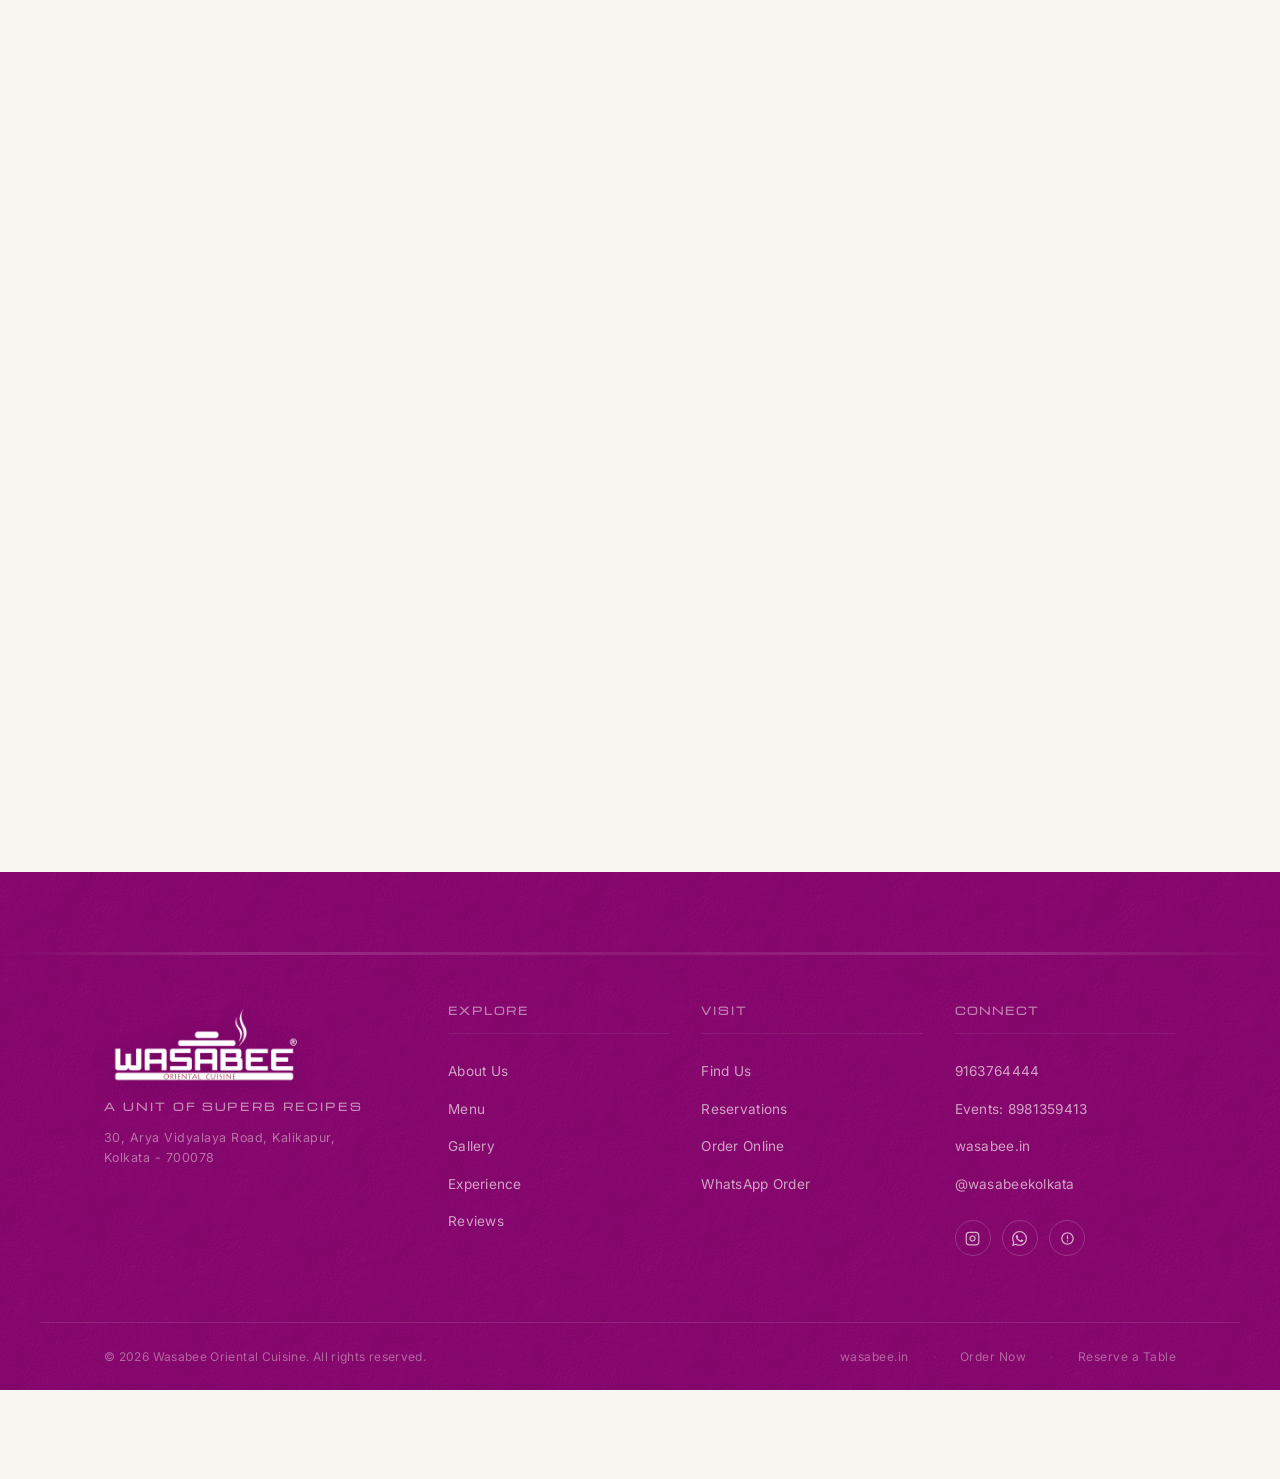
==== commit 77241ff6: "style: increase size of hero slideshow, shrink text sizes and padding in hero info panel" ====
--- a/index.html
+++ b/index.html
@@ -184,7 +184,7 @@
           <span class="hero-kanji-bg-right" aria-hidden="true">味</span>
           
           <div class="hero-promo-header reveal" data-delay="0.05">
-            <img src="images/Wasabee-_-New-Logo Converted Without BG (1).png" alt="Wasabee Oriental Cuisine" style="width: 240px; height: auto; margin: 0.5rem auto 1rem auto; display: block;">
+            <img src="images/Wasabee-_-New-Logo Converted Without BG (1).png" alt="Wasabee Oriental Cuisine" style="width: 170px; height: auto; margin: 0.5rem auto 0.8rem auto; display: block;">
           </div>
           <p class="hero-promo-text reveal" data-delay="0.1">Get exclusive discounts on table booking and online ordering only on our website</p>
           <div class="hero-trust-list reveal" data-delay="0.15">
--- a/styles.css
+++ b/styles.css
@@ -7135,8 +7135,8 @@
 @media (min-width: 1024px) {
   .hero-content {
     display: grid;
-    grid-template-columns: 2.1fr 0.95fr;
-    gap: 4rem;
+    grid-template-columns: 2.45fr 0.65fr;
+    gap: 2.5rem;
     align-items: center;
     max-width: 1500px;
     width: 95%;
@@ -7148,7 +7148,7 @@
     margin-top: 0;
   }
   .hero-graphic-frame {
-    max-width: 950px !important;
+    max-width: 1100px !important;
   }
   .hero-info-panel {
     display: flex;
@@ -8718,7 +8718,7 @@
 
 /* Layout & spacing specific to the hero panel */
 .hero-info-panel {
-  padding: 2.2rem 2.8rem !important; /* Shrunk padding */
+  padding: 1.8rem 1.2rem !important; /* Shrunk padding to maximize content width */
   margin: 0 auto !important;
   max-width: 800px !important;
   width: 100% !important;
@@ -8739,9 +8739,9 @@
   top: 50% !important;
   transform: translateY(-50%) !important;
   font-family: var(--font-jp) !important;
-  font-size: 5rem !important;
+  font-size: 4rem !important; /* Shrunk watermarks */
   color: var(--color-gold) !important;
-  opacity: 0.05 !important;
+  opacity: 0.04 !important;
   pointer-events: none !important;
   user-select: none !important;
   z-index: 0 !important;
@@ -8749,28 +8749,28 @@
   font-weight: 900 !important;
 }
 .hero-kanji-bg-left {
-  left: 1.5rem !important;
+  left: 0.8rem !important;
 }
 .hero-kanji-bg-right {
-  right: 1.5rem !important;
+  right: 0.8rem !important;
 }
 
 /* Align and color children inside the Plum Washi card */
 .hero-info-panel .hero-promo-header {
   width: 100% !important;
-  margin-bottom: 0.8rem !important; /* Shrunk from 1.2rem */
+  margin-bottom: 0.6rem !important; /* Shrunk from 0.8rem */
 }
 
 .hero-info-panel .section-label {
   color: var(--color-gold) !important;
   justify-content: center !important;
-  margin-bottom: 0.3rem !important;
+  margin-bottom: 0.2rem !important;
 }
 
 .hero-info-panel .hero-promo-title {
   color: #FAF7F2 !important;
   text-align: center !important;
-  font-size: clamp(1.6rem, 3.4vw, 2.5rem) !important; /* Slightly smaller */
+  font-size: clamp(1.4rem, 2.8vw, 2.1rem) !important; /* Slightly smaller */
   line-height: 1.2 !important;
   margin: 0.2rem 0 0 0 !important;
 }
@@ -8784,17 +8784,17 @@
   border-left: none !important;
   padding-left: 0 !important;
   text-align: center !important;
-  margin: 0.4rem auto 0.8rem auto !important; /* Shrunk */
-  font-size: 0.82rem !important; /* Slightly smaller */
+  margin: 0.3rem auto 0.6rem auto !important; /* Shrunk */
+  font-size: 0.72rem !important; /* Smaller promo text font size */
   max-width: 480px !important;
-  line-height: 1.6 !important;
+  line-height: 1.5 !important;
   text-transform: uppercase !important;
   letter-spacing: 0.08em !important;
   font-weight: 600 !important;
 }
 
 .hero-info-panel .hero-trust-list {
-  margin: 0 auto 1.4rem auto !important; /* Shrunk from 2.2rem */
+  margin: 0 auto 1rem auto !important; /* Shrunk */
   width: 100% !important;
   max-width: 600px !important;
 }
@@ -8802,39 +8802,45 @@
 .hero-trust-grid {
   display: grid !important;
   grid-template-columns: repeat(2, 1fr) !important;
-  gap: 0.5rem 1.8rem !important; /* Shrunk gap */
+  gap: 0.4rem 1rem !important; /* Shrunk gap */
 }
 
 .hero-info-panel .hero-trust-item {
   color: rgba(250, 247, 242, 0.95) !important;
-  font-size: 0.8rem !important; /* Slightly smaller */
+  font-size: 0.7rem !important; /* Smaller trust item font size */
   font-family: var(--font-display) !important;
-  letter-spacing: 0.1em !important;
+  letter-spacing: 0.08em !important;
   text-transform: uppercase !important;
   display: flex !important;
   align-items: center !important;
   justify-content: start !important;
-  gap: 0.4rem !important;
+  gap: 0.3rem !important;
 }
 
 .trust-diamond {
   color: var(--color-gold) !important;
-  font-size: 0.7rem !important;
+  font-size: 0.6rem !important;
 }
 
 .hero-info-panel .hero-actions {
   display: flex !important;
   justify-content: center !important;
-  gap: 1.2rem !important; /* Shrunk */
+  gap: 0.8rem !important; /* Shrunk gap */
   width: 100% !important;
-  margin-bottom: 1.2rem !important; /* Shrunk */
+  margin-bottom: 0.8rem !important; /* Shrunk margin */
+}
+
+.hero-info-panel .hero-actions .hero-explore-cta {
+  padding: 0.45rem 1rem !important; /* Shrunk buttons */
+  font-size: 0.7rem !important;
 }
 
 .hero-info-panel .hero-events-nudge {
   color: rgba(250, 247, 242, 0.7) !important;
   text-align: center !important;
-  font-size: 0.82rem !important;
+  font-size: 0.72rem !important; /* Smaller nudge font size */
   letter-spacing: 0.04em !important;
+  margin: 0 !important;
 }
 
 .hero-info-panel .hero-events-nudge a {
